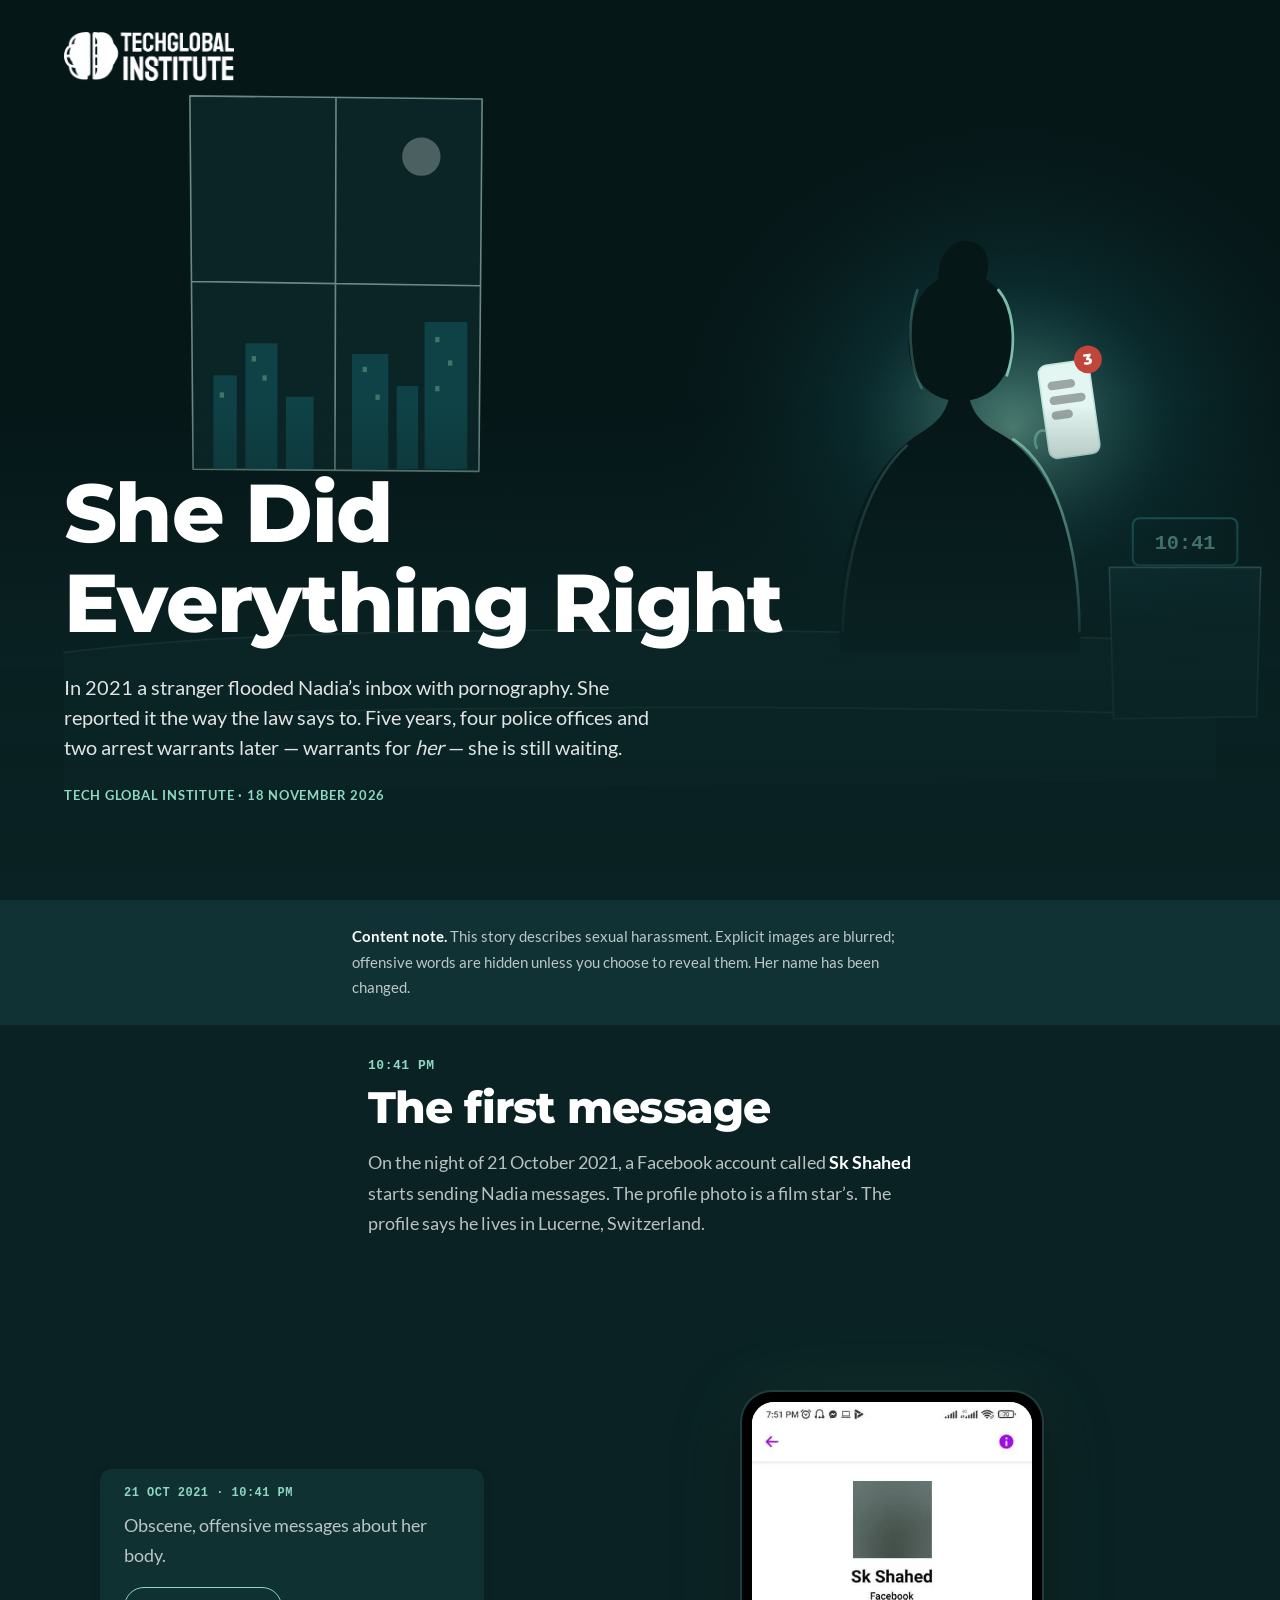
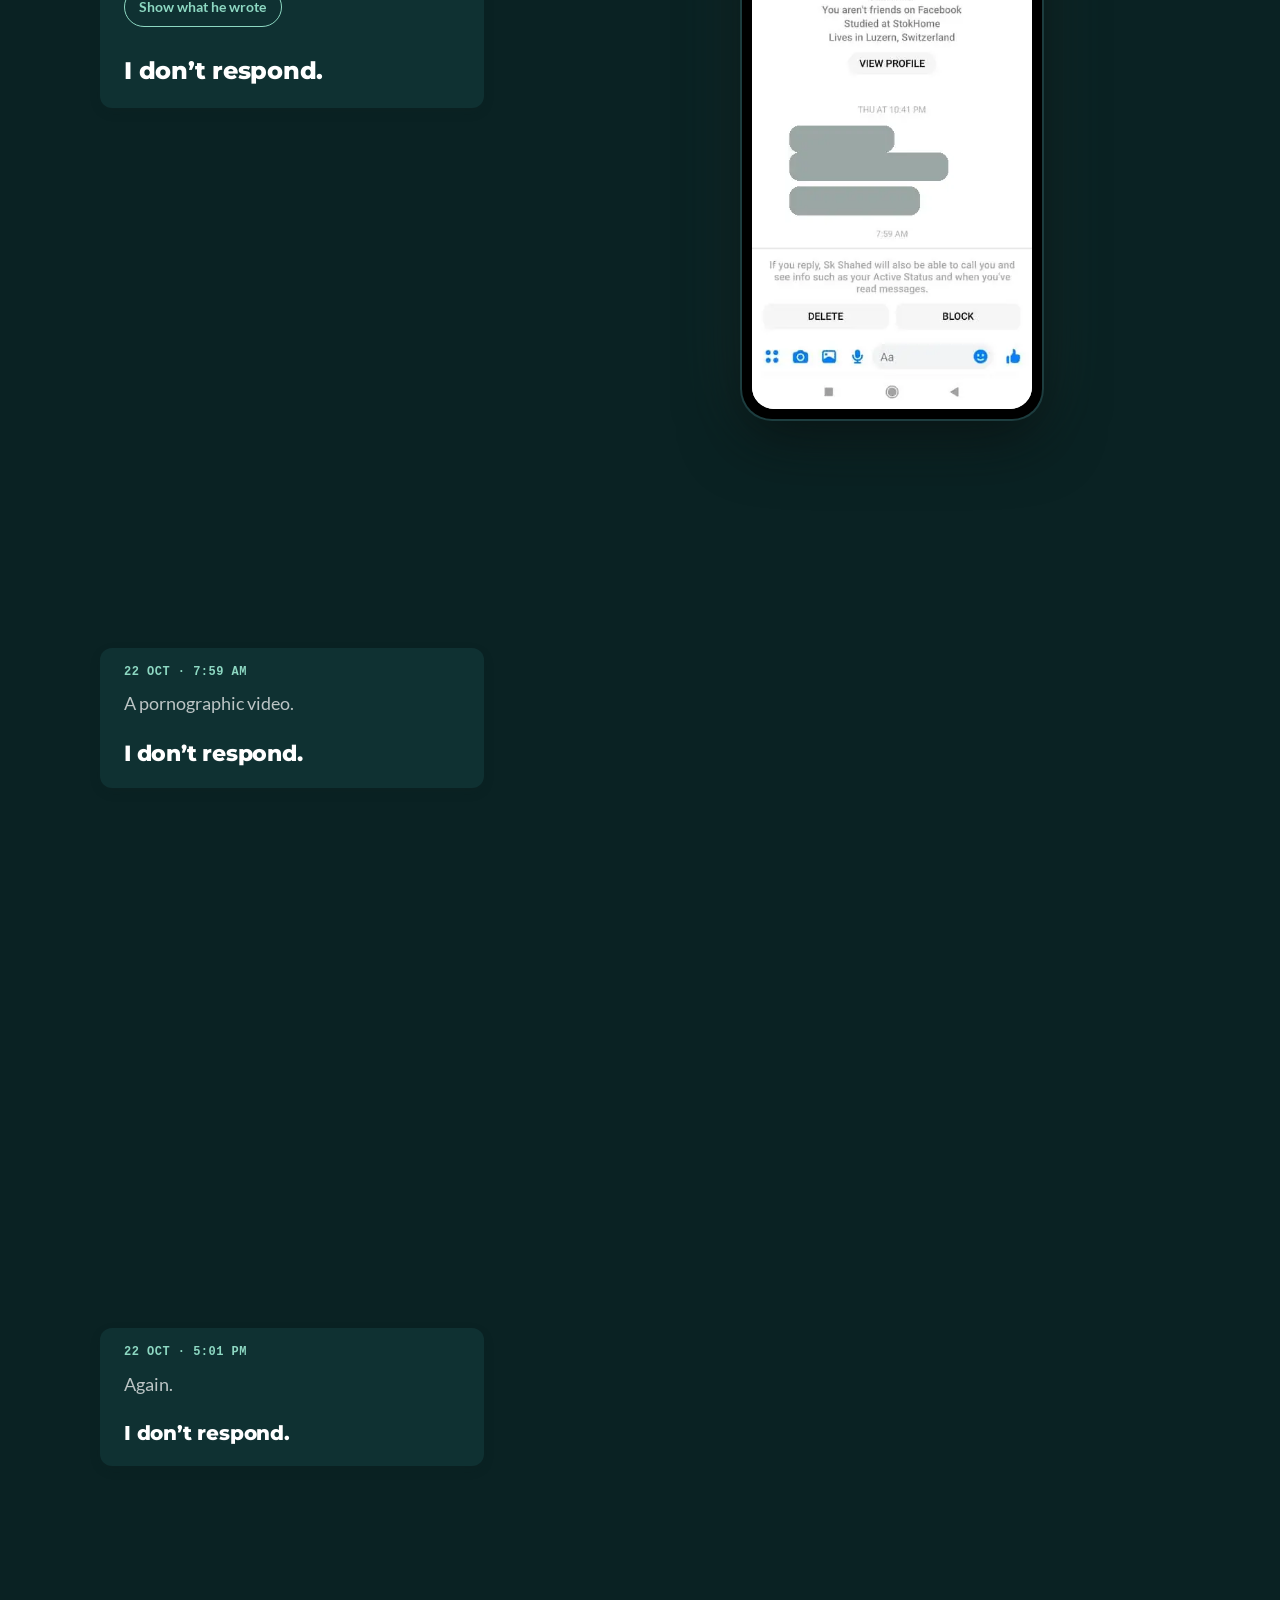
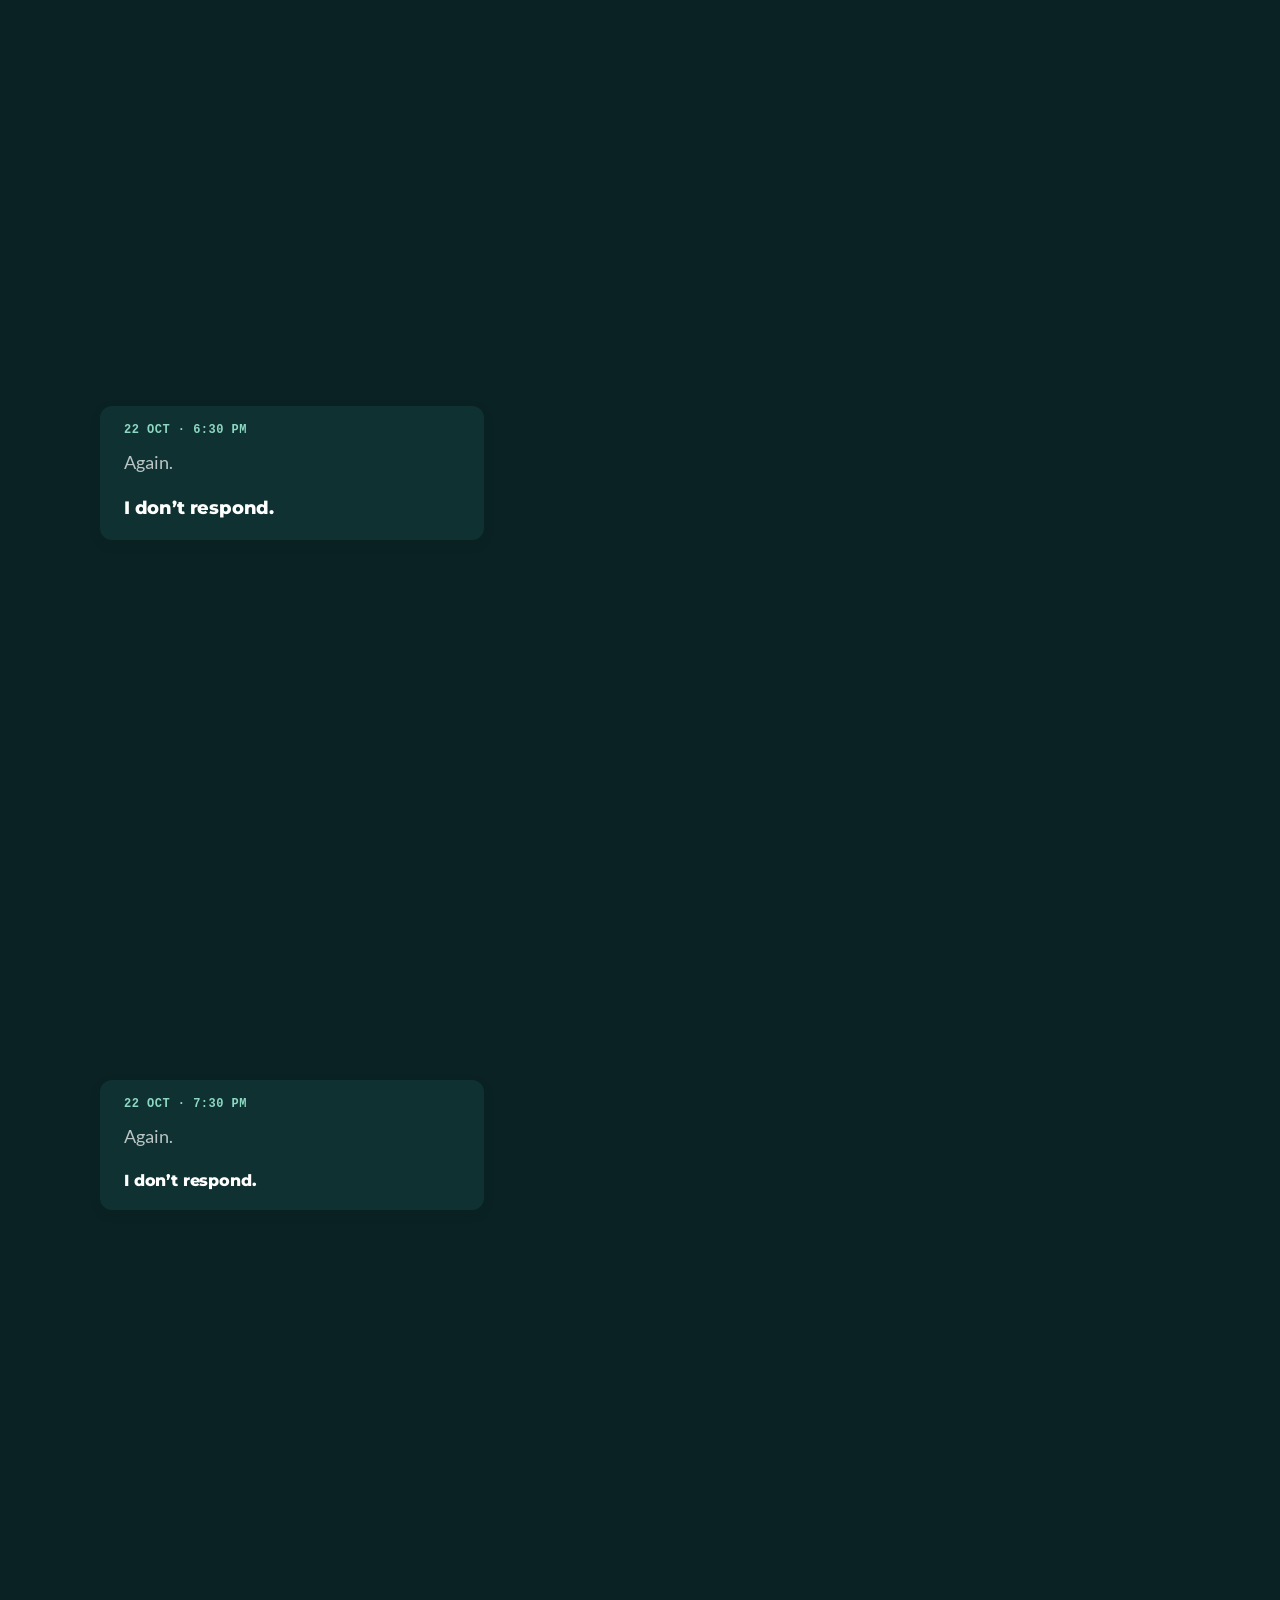
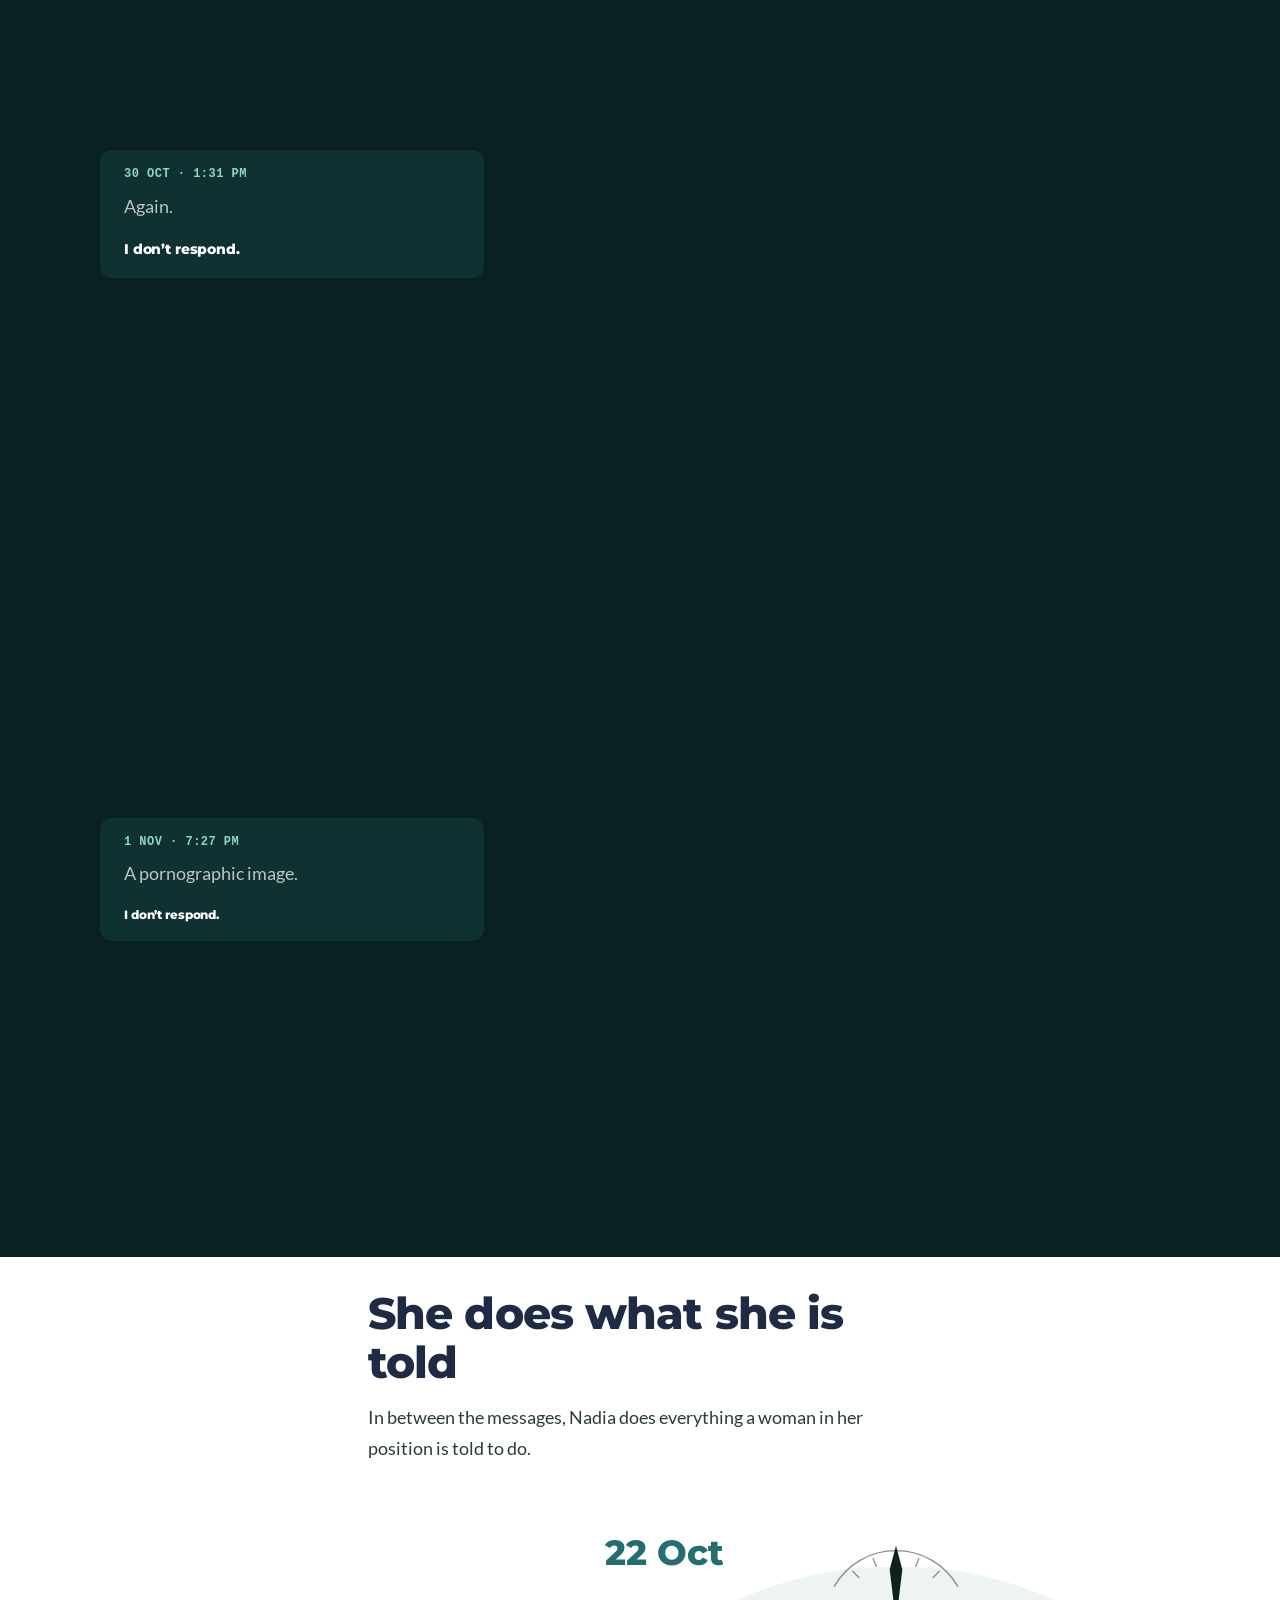
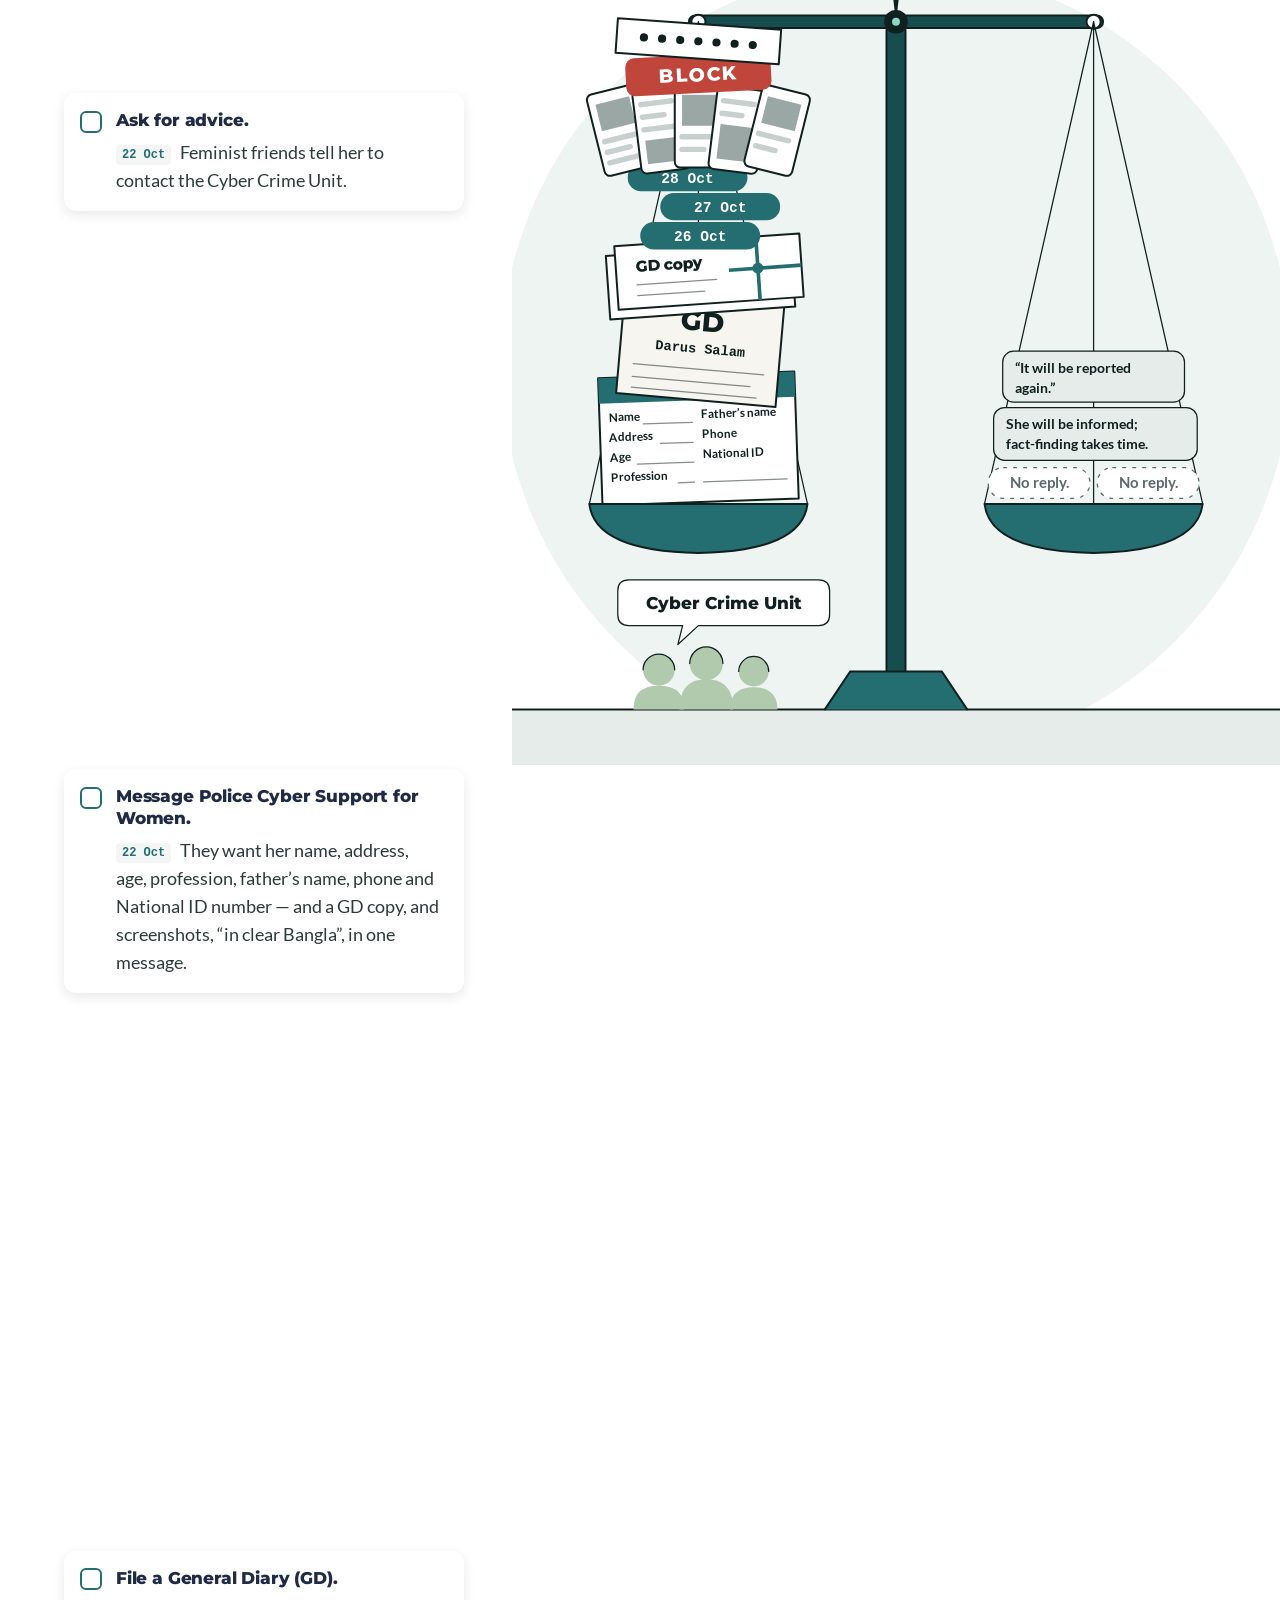
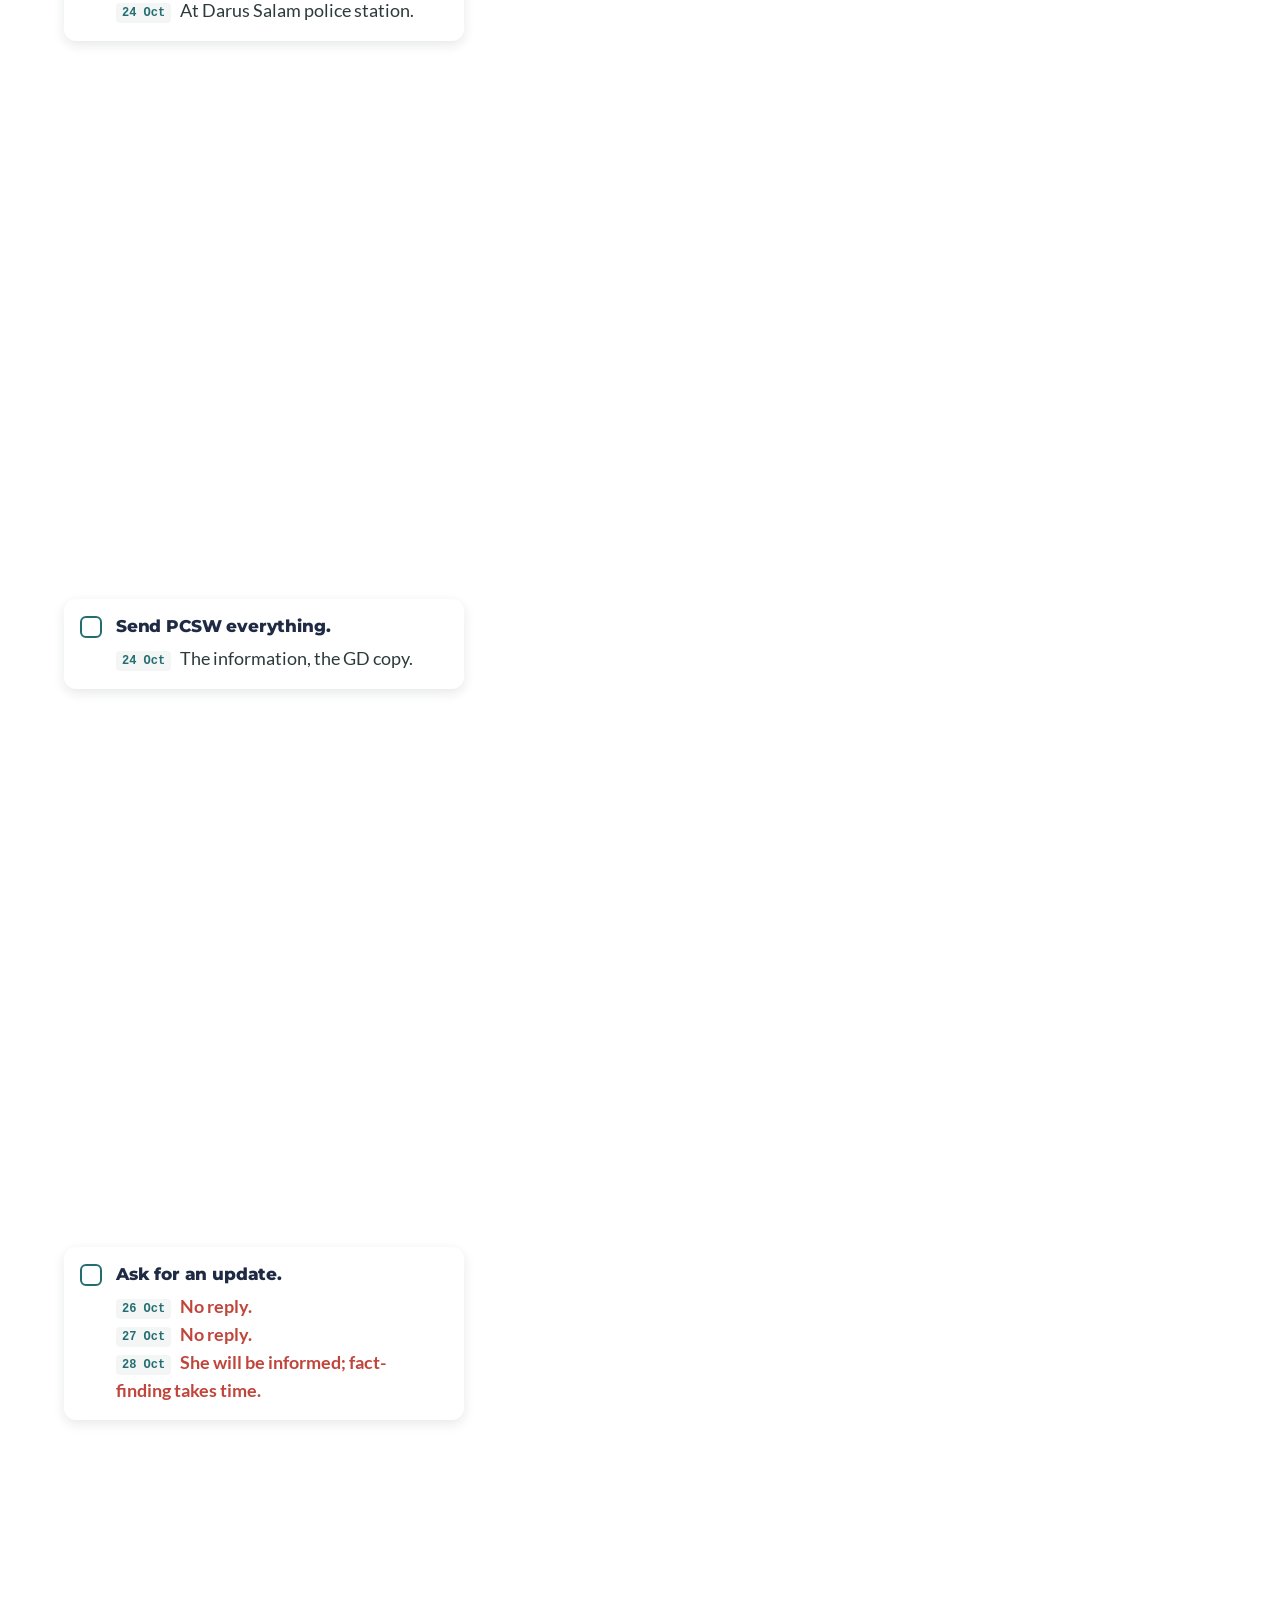
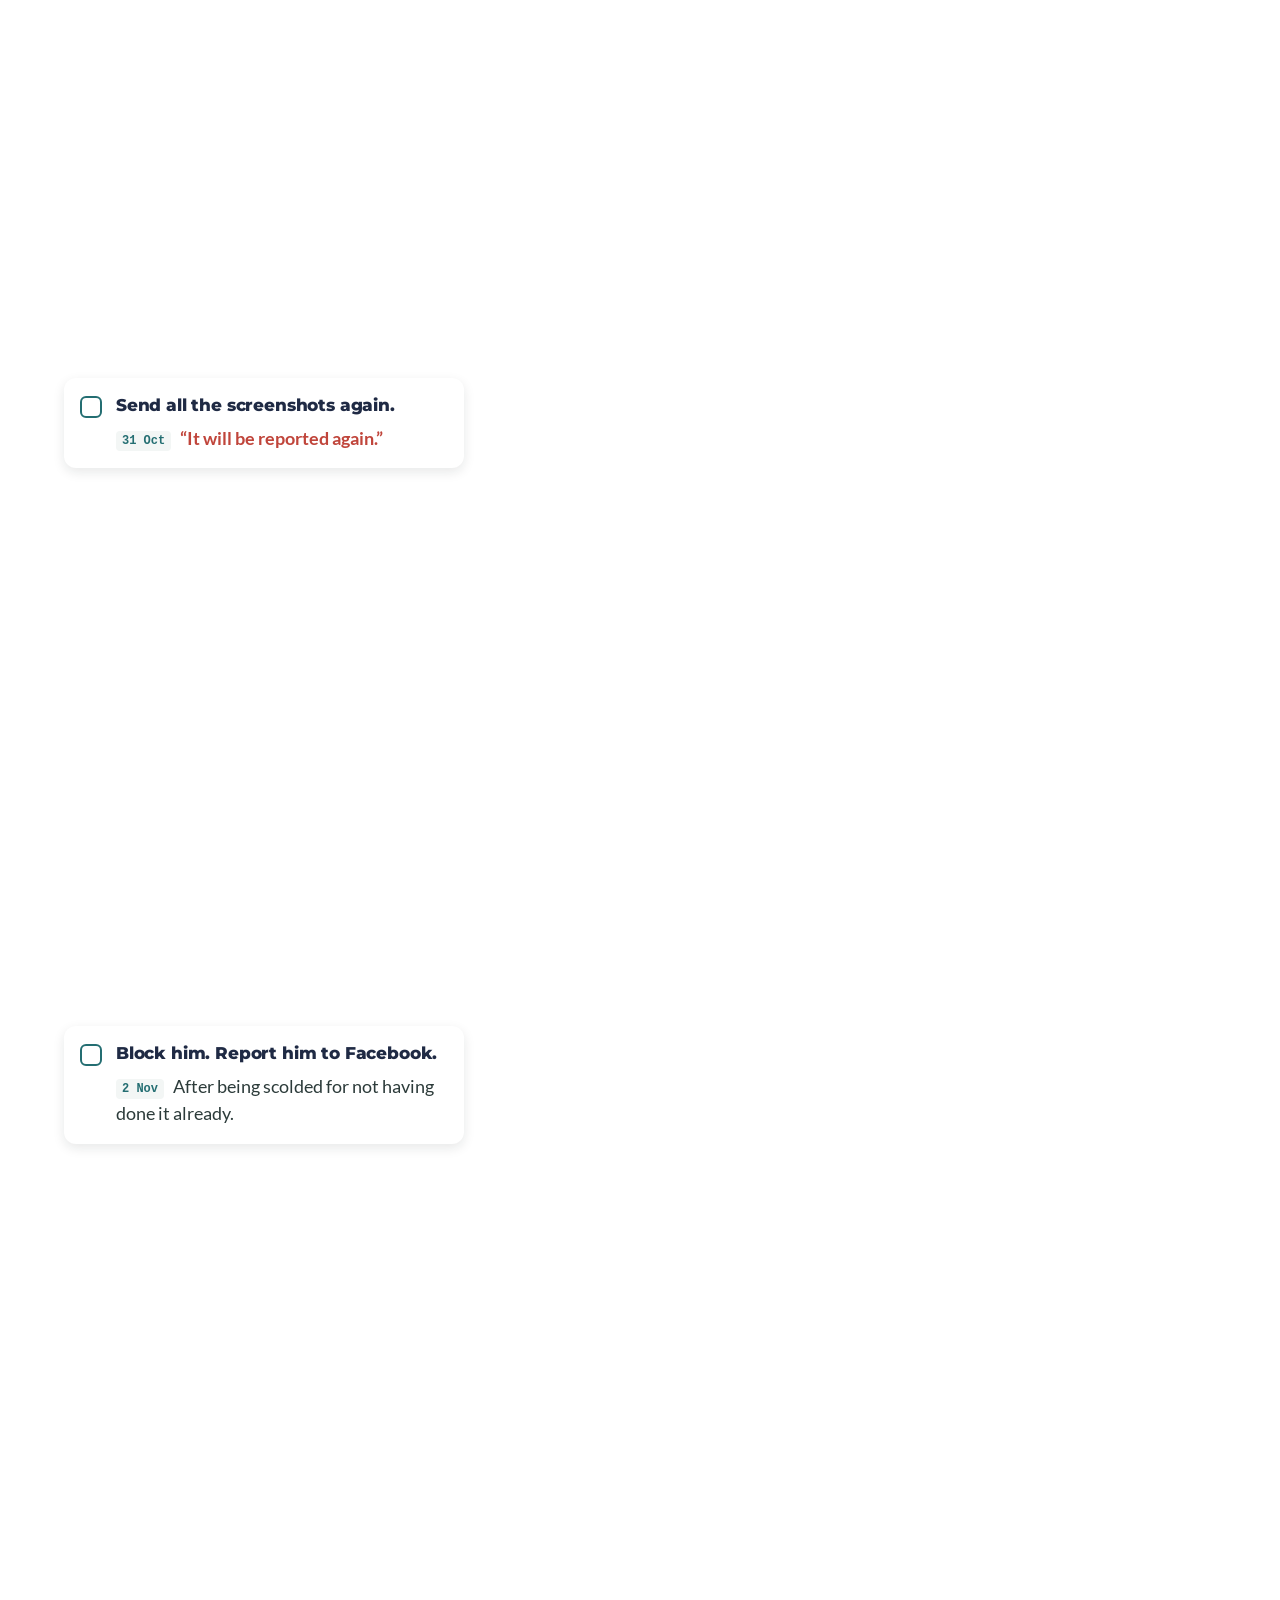
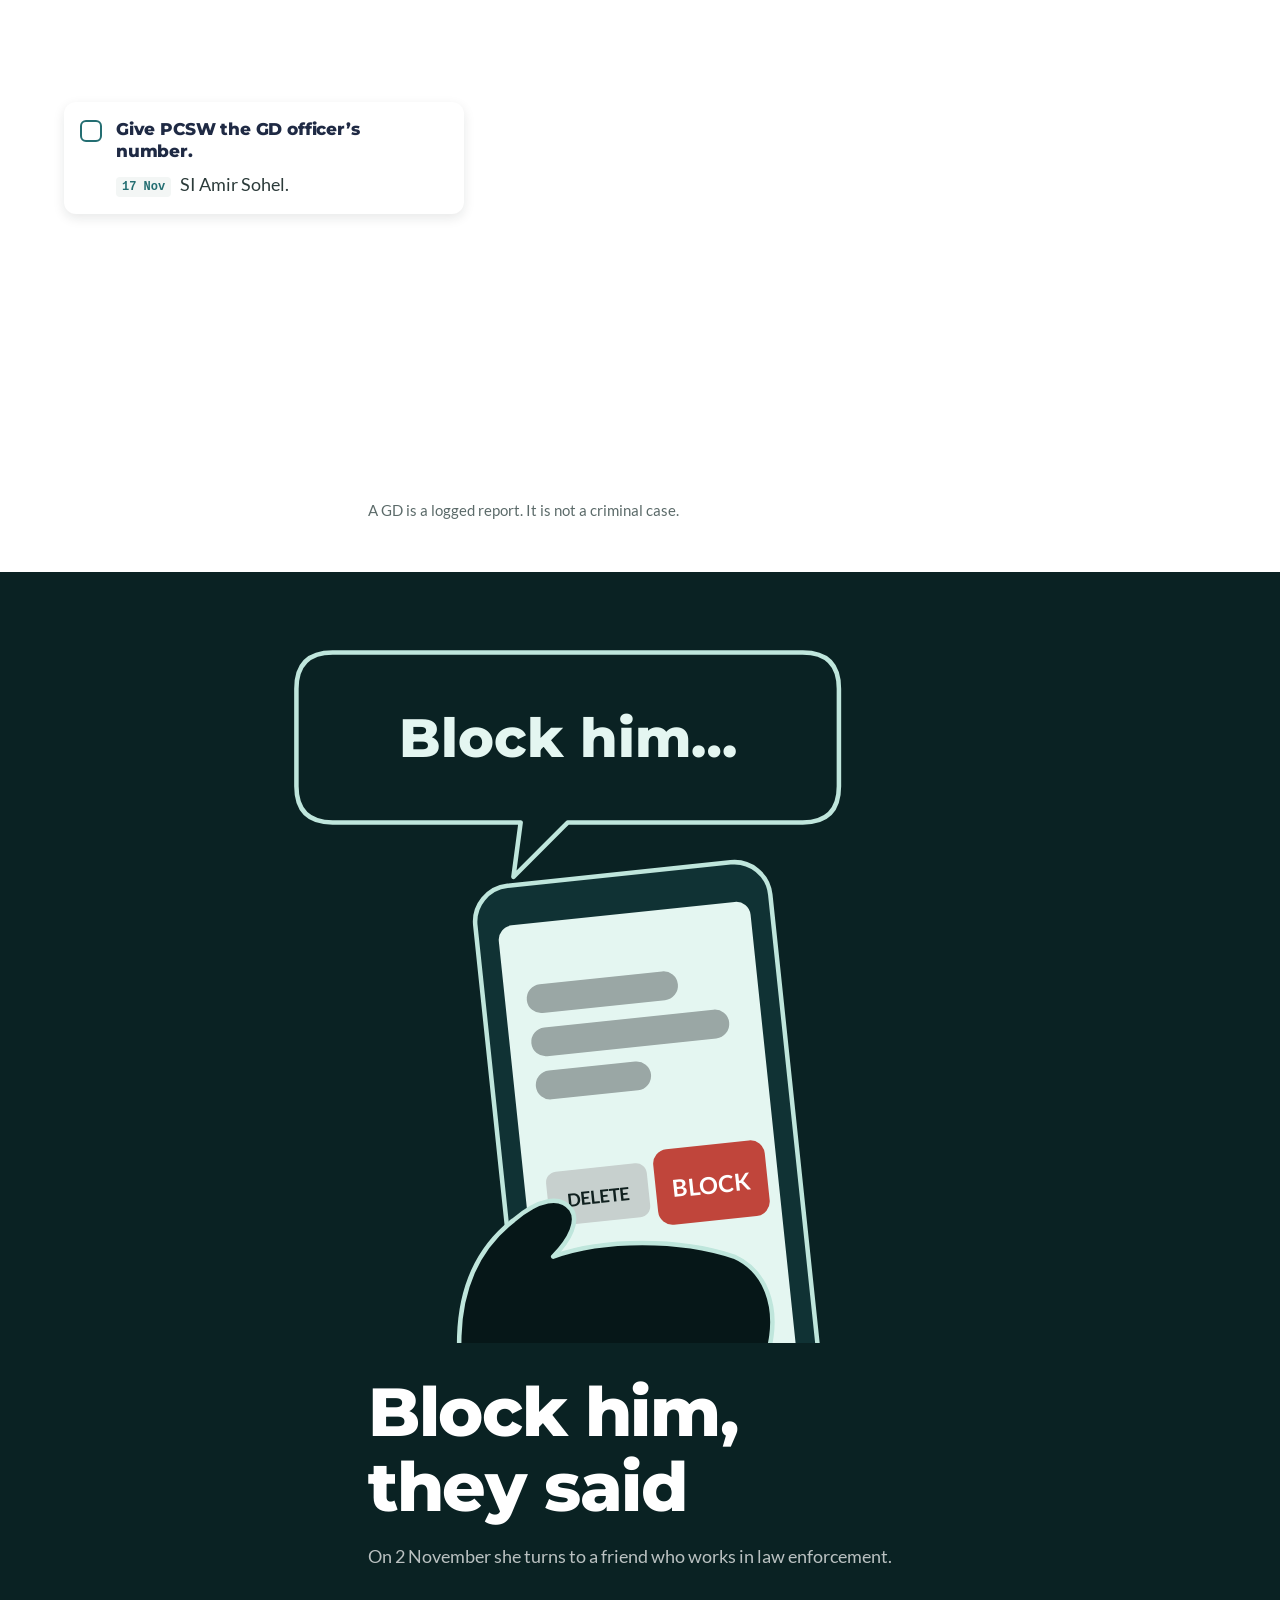
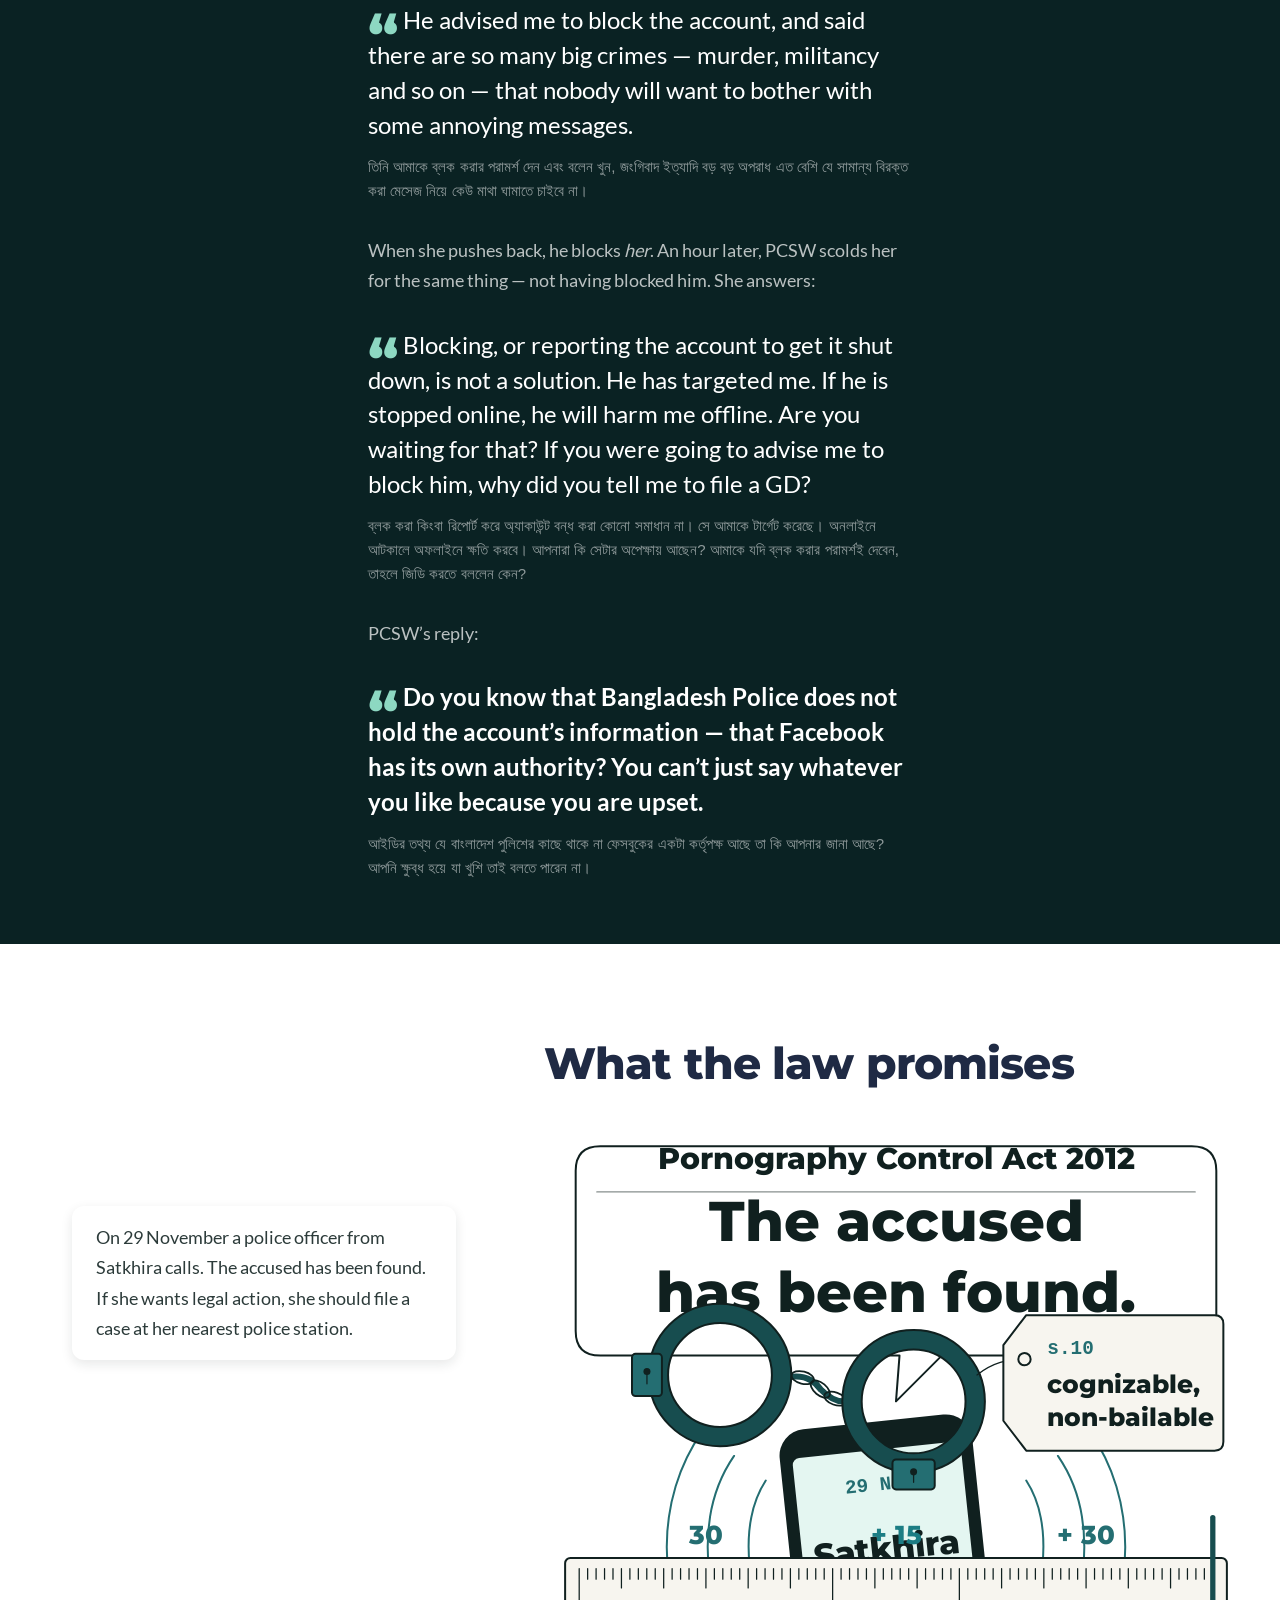
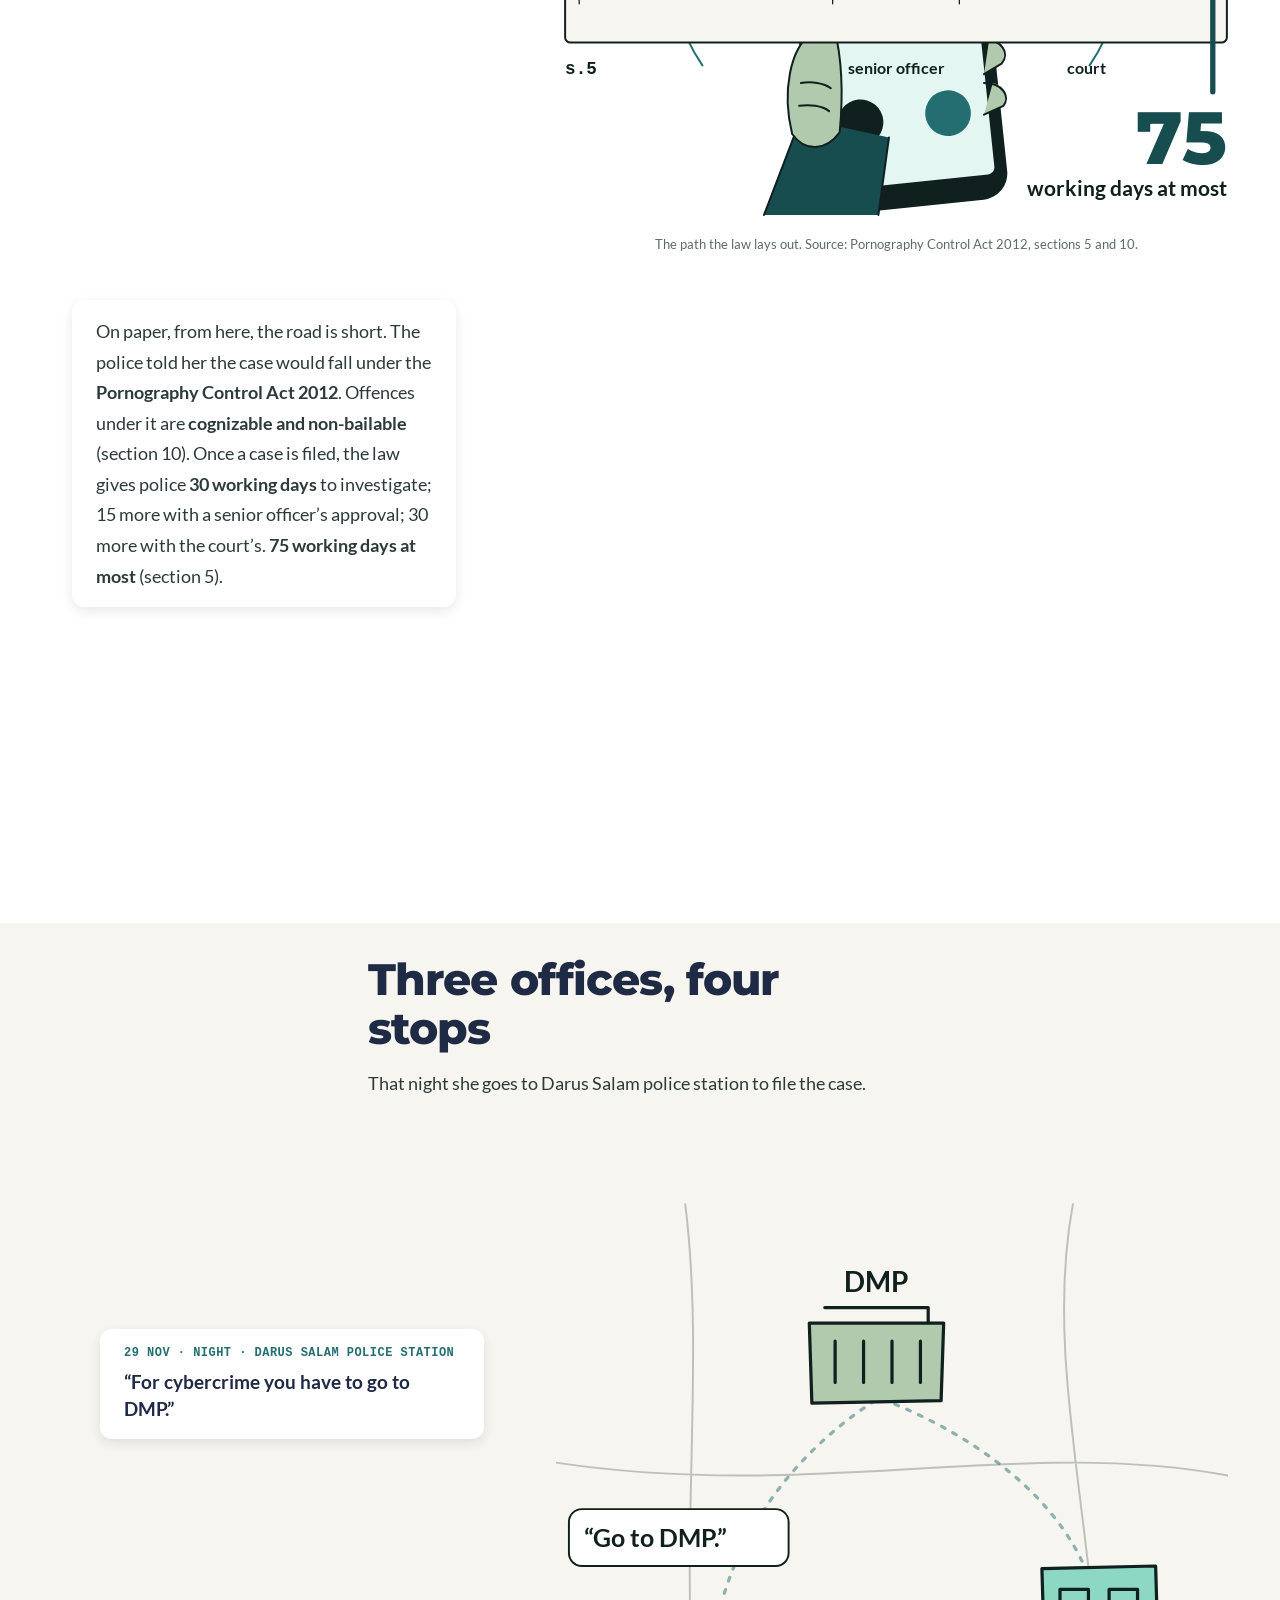
==== site/index.html @ 4f0ae7f8 "TFGBV survivor story: review build Scroll story for Tech Global Institute. Static site in site/, too" ====
<!doctype html>
<html lang="en">
<head>
<meta charset="utf-8">
<meta name="viewport" content="width=device-width, initial-scale=1">
<title>She Did Everything Right</title>
<!-- @meta -->
<meta name="description" content="In 2021 a stranger flooded a woman's Facebook inbox with pornography. She reported it the way Bangladeshi law says to. Five years, four police offices and two arrest warrants against her later, she is still waiting.">
<meta name="author" content="Mir Rownak">
<link rel="canonical" href="https://example.org/tfgbv/">
<meta name="theme-color" content="#0A2223">
<meta property="og:type" content="article">
<meta property="og:site_name" content="Tech Global Institute">
<meta property="og:title" content="She Did Everything Right">
<meta property="og:description" content="In 2021 a stranger flooded a woman's Facebook inbox with pornography. She reported it the way Bangladeshi law says to. Five years, four police offices and two arrest warrants against her later, she is still waiting.">
<meta property="og:url" content="https://example.org/tfgbv/">
<meta property="og:image" content="https://example.org/tfgbv/assets/share.png">
<meta property="og:image:width" content="1200">
<meta property="og:image:height" content="630">
<meta property="og:image:alt" content="Illustration of a woman seen from behind at night, lit by her phone, with the headline She Did Everything Right.">
<meta property="article:author" content="Mir Rownak">
<meta property="article:published_time" content="2026-11-18">
<meta name="twitter:card" content="summary_large_image">
<meta name="twitter:title" content="She Did Everything Right">
<meta name="twitter:description" content="In 2021 a stranger flooded a woman's Facebook inbox with pornography. She reported it the way Bangladeshi law says to. Five years, four police offices and two arrest warrants against her later, she is still waiting.">
<meta name="twitter:image" content="https://example.org/tfgbv/assets/share.png">
<link rel="icon" href="assets/logo/favicon.png" type="image/png">
<script type="application/ld+json">{"@context": "https://schema.org", "@type": "NewsArticle", "headline": "She Did Everything Right", "description": "In 2021 a stranger flooded a woman's Facebook inbox with pornography. She reported it the way Bangladeshi law says to. Five years, four police offices and two arrest warrants against her later, she is still waiting.", "datePublished": "2026-11-18", "dateModified": "2026-11-18", "inLanguage": "en", "image": ["https://example.org/tfgbv/assets/share.png"], "mainEntityOfPage": "https://example.org/tfgbv/", "author": {"@type": "Person", "name": "Mir Rownak"}, "publisher": {"@type": "Organization", "name": "Tech Global Institute", "url": "https://techglobalinstitute.com", "logo": {"@type": "ImageObject", "url": "https://example.org/tfgbv/assets/logo/tgi-logo-primary.png"}}, "about": ["Technology-facilitated gender-based violence", "Bangladesh", "Access to justice"]}</script>
<!-- /meta -->
<link rel="preload" href="assets/fonts/montserrat-800.woff2" as="font" type="font/woff2" crossorigin>
<link rel="preload" href="assets/fonts/lato-400.woff2" as="font" type="font/woff2" crossorigin>
<link rel="stylesheet" href="css/tokens.css">
<link rel="stylesheet" href="css/story.css">
<link rel="stylesheet" href="css/ch2-ch4.css">
<link rel="stylesheet" href="css/ch6.css">
<link rel="stylesheet" href="css/ch7-ch10.css">
<script type="module" src="js/main.js"></script>
</head>
<body>
<a class="skip" href="#ch1">Skip to the story</a>

<div class="rail" aria-hidden="true">
  <div class="rail__bar"><div class="rail__fill"></div><div class="rail__mark" title="Legal deadline for the investigation"></div></div>
  <div class="rail__label"><span class="rail__n">0</span> <span class="rail__unit"><span class="rail__d">days</span><span class="rail__long"> since the first message</span></span></div>
</div>

<main>

<!-- ============ 0 HERO ============ -->
<header id="ch0" class="hero night" data-day="0">
  <img class="hero__logo" src="assets/logo/tgi-logo-white.webp" width="360" height="103" alt="Tech Global Institute">
  <figure class="hero__art il" id="IL-01"><!-- @svg il-01 --><svg viewBox="0 0 1200 900" preserveAspectRatio="xMaxYMid slice" role="img" aria-labelledby="il01t" xmlns="http://www.w3.org/2000/svg">
<title id="il01t">Illustration: a woman, seen from behind, sits on the edge of her bed at night, lit by her phone. A clock reads 10:41 PM.</title>
<defs>
<radialGradient id="glow" cx="0.5" cy="0.5" r="0.5">
<stop offset="0" stop-color="#8DD8C2" stop-opacity=".55"/>
<stop offset=".45" stop-color="#1C7D84" stop-opacity=".18"/>
<stop offset="1" stop-color="#0A2223" stop-opacity="0"/>
</radialGradient>
</defs>
<rect width="1200" height="900" class="f-night"/>
<!-- window with the city -->
<g opacity=".55">
<path class="f-night2" d="M178 118 L452 121 L449 470 L181 468 Z"/>
<path class="s s-th" d="M178 118 L452 121 L449 470 L181 468 Z M315 120 L314 469 M180 292 L450 296"/>
<g class="f-ocean" opacity=".7">
<rect x="200" y="380" width="22" height="88"/><rect x="230" y="350" width="30" height="118"/><rect x="268" y="400" width="26" height="68"/>
<rect x="330" y="360" width="34" height="108"/><rect x="372" y="390" width="20" height="78"/><rect x="398" y="330" width="40" height="138"/>
</g>
<g class="f-mint" opacity=".8">
<rect x="236" y="362" width="4" height="5"/><rect x="246" y="380" width="4" height="5"/><rect x="340" y="372" width="4" height="5"/><rect x="352" y="398" width="4" height="5"/><rect x="408" y="344" width="4" height="5"/><rect x="420" y="366" width="4" height="5"/><rect x="408" y="390" width="4" height="5"/><rect x="206" y="396" width="4" height="5"/>
</g>
<circle cx="395" cy="175" r="18" fill="#E4F6F1" opacity=".55"/>
</g>
<!-- bed -->
<path class="f-night2" d="M60 640 C240 616 620 612 1140 630 L1140 760 L60 770 Z"/>
<path class="s s-th o-50" d="M60 640 C240 616 620 612 1140 630 M120 700 C400 690 800 688 1100 698"/>
<!-- side table + clock -->
<g transform="translate(110 0)">
<path class="f-night2" d="M930 560 L1072 560 L1068 700 L934 702 Z"/>
<path class="s s-th o-50" d="M930 560 L1072 560 L1068 700 L934 702 Z"/>
<rect x="952" y="514" width="98" height="44" rx="6" fill="#061718" stroke="#246E72" stroke-width="2"/>
<text x="1001" y="543" text-anchor="middle" class="t-m" fill="#8DD8C2" style="font-size:19px;fill:#8DD8C2">10:41</text>
</g>
<!-- glow behind her -->
<ellipse cx="950" cy="430" rx="330" ry="300" fill="url(#glow)"/>
<!-- her, from behind -->
<g transform="translate(260 0)">
<path class="f-night" d="M528 640 C520 560 548 470 600 436 C616 426 626 418 630 400 L648 398 C652 418 662 426 680 436 C732 466 760 560 752 640 Z"/>
<path class="f-night" d="M640 404 C606 404 590 376 592 344 C594 306 616 284 642 284 C670 284 690 308 690 344 C690 378 672 404 640 404 Z"/>
<path class="f-night" d="M620 292 C618 266 634 252 648 254 C664 256 670 272 664 290 Z"/>
<!-- rim light where the phone lights her -->
<path class="s s-mint" opacity=".85" d="M676 300 C690 316 694 350 684 380 M690 440 C730 466 752 540 752 620"/>
<path class="s s-mint o-25" d="M600 300 C590 330 592 370 604 392 M590 446 C552 480 532 552 530 620"/>
</g>
<!-- phone, held up to her right -->
<g transform="translate(260 0) rotate(-8 742 410)">
<rect x="718" y="368" width="48" height="88" rx="8" class="f-screen"/>
<rect x="718" y="368" width="48" height="88" rx="8" class="s s-th" stroke="#BFE6DC"/>
<rect x="725" y="384" width="26" height="8" rx="4" fill="#9AA7A5"/><rect x="725" y="398" width="34" height="8" rx="4" fill="#9AA7A5"/><rect x="725" y="412" width="20" height="8" rx="4" fill="#9AA7A5"/>
<g class="badge"><circle cx="766" cy="368" r="13" class="f-alarm"/><text x="766" y="373" text-anchor="middle" style="font:800 14px var(--font-display);fill:#fff" class="badge__n">1</text></g>
</g>
<!-- fingers around phone -->
<path transform="translate(260 0)" class="s s-mint o-50" d="M712 448 C708 440 712 430 720 432"/>
</svg><!-- /svg il-01 --></figure>
  <div class="hero__text">
    <h1>She Did Everything Right</h1>
    <p class="dek">In 2021 a stranger flooded <span data-cfg="survivor">Nadia</span>&rsquo;s inbox with pornography. She reported it the way the law says to. Five years, four police offices and two arrest warrants later &mdash; warrants for <em>her</em> &mdash; she is still waiting.</p>
    <p class="byline">Tech Global Institute &middot; <time datetime="2026-11-18">18 November 2026</time></p>
  </div>
</header>

<aside class="cw" role="note">
  <p><strong>Content note.</strong> This story describes sexual harassment. Explicit images are blurred; offensive words are hidden unless you choose to reveal them. Her name has been changed.</p>
</aside>

<!-- ============ 1 MESSAGES ============ -->
<section id="ch1" class="chapter night" data-day="0" data-day-end="11">
  <div class="prose" data-draft>
    <h2 class="ch-title"><span class="ch-time">10:41 PM</span> The first message</h2>
    <p>On the night of 21 October 2021, a Facebook account called <strong data-cfg="accused">Sk Shahed</strong> starts sending <span data-cfg="survivor">Nadia</span> messages. The profile photo is a film star&rsquo;s. The profile says he lives in Lucerne, Switzerland.</p>
  </div>

  <div class="scene" data-scene="messages">
    <div class="scene__sticky">
      <div class="phone">
        <div class="phone__screen">
          <img class="phone__img is-on" data-shot="0" src="assets/evidence/msg-2.webp" width="405" height="878" alt="Messenger screenshot, the first night: the account's profile card (photo removed), then three obscene messages, hidden." loading="lazy" decoding="async">
          <img class="phone__img" data-shot="1" src="assets/evidence/msg-3.webp" width="405" height="878" alt="Messenger screenshot, 22 October: a forwarded pornographic video, blurred, and obscene messages at 5:01 and 6:30 PM, hidden." loading="lazy" decoding="async">
          <img class="phone__img" data-shot="2" src="assets/evidence/msg-4.webp" width="405" height="878" alt="Messenger screenshot, 22 and 30 October: more obscene messages, hidden." loading="lazy" decoding="async">
          <img class="phone__img" data-shot="3" src="assets/evidence/msg-1.webp" width="405" height="878" alt="Messenger screenshot (evening): an obscene cartoon image, blurred, followed by a long sexually explicit proposition, hidden." loading="lazy" decoding="async">
        </div>
      </div>
    </div>
    <div class="scene__steps">
      <div class="step" data-step="0" data-shot="0">
        <p class="stamp">21 Oct 2021 &middot; 10:41 PM</p>
        <p>Obscene, offensive messages about her body.</p>
        <button class="reveal" type="button" aria-expanded="false" aria-controls="r1">Show what he wrote</button>
        <p id="r1" class="reveal__text" hidden>&ldquo;Tomar vuda kalo.&rdquo; &ldquo;Sudhu kalo na onek gondho.&rdquo; &ldquo;So I don&rsquo;t fuck you..ok&rdquo; <span class="gloss">(Romanised Bangla: crude remarks about her genitals.)</span></p>
        <p class="no-reply" style="--i:0">I don&rsquo;t respond.</p>
      </div>
      <div class="step" data-step="1" data-shot="1">
        <p class="stamp">22 Oct &middot; 7:59 AM</p>
        <p>A pornographic video.</p>
        <p class="no-reply" style="--i:1">I don&rsquo;t respond.</p>
      </div>
      <div class="step" data-step="2" data-shot="1">
        <p class="stamp">22 Oct &middot; 5:01 PM</p>
        <p>Again.</p>
        <p class="no-reply" style="--i:2">I don&rsquo;t respond.</p>
      </div>
      <div class="step" data-step="3" data-shot="2">
        <p class="stamp">22 Oct &middot; 6:30 PM</p>
        <p>Again.</p>
        <p class="no-reply" style="--i:3">I don&rsquo;t respond.</p>
      </div>
      <div class="step" data-step="4" data-shot="2">
        <p class="stamp">22 Oct &middot; 7:30 PM</p>
        <p>Again.</p>
        <p class="no-reply" style="--i:4">I don&rsquo;t respond.</p>
      </div>
      <div class="step" data-step="5" data-shot="2">
        <p class="stamp">30 Oct &middot; 1:31 PM</p>
        <p>Again.</p>
        <p class="no-reply" style="--i:5">I don&rsquo;t respond.</p>
      </div>
      <div class="step" data-step="6" data-shot="3">
        <p class="stamp">1 Nov &middot; 7:27 PM</p>
        <p>A pornographic image.</p>
        <p class="no-reply" style="--i:6">I don&rsquo;t respond.</p>
      </div>
    </div>
  </div>
</section>

<!-- ============ 2 CHECKLIST ============ -->
<section id="ch2" class="chapter" data-day="11" data-day-end="27">
  <div class="prose" data-draft>
    <h2 class="ch-title">She does what she is told</h2>
    <p>In between the messages, <span data-cfg="survivor">Nadia</span> does everything a woman in her position is told to do.</p>
  </div>
  <div class="scene scene--art" data-scene="checklist">
    <div class="scene__sticky">
      <figure class="il stage__art" id="IL-03"><!-- @svg il-03 --><svg viewBox="0 0 760 1040" role="img" aria-labelledby="il03t" xmlns="http://www.w3.org/2000/svg">
<title id="il03t">Illustration: a giant pair of scales. On one pan, everything she was told to hand over piles up to the hook: the form with her name, address, age, profession, father's name, phone and National ID; the GD from Darus Salam; the GD copy; her requests for updates; the screenshots, again; the Block button; the GD officer's number. The beam tips further with every item. The other pan holds only replies that weigh nothing: No reply. No reply. She will be informed. It will be reported again.</title>
<!-- room -->
<circle cx="380" cy="560" r="500" fill="#EEF4F2"/>
<rect x="-1400" y="1000" width="3560" height="700" class="f-gray"/>
<path class="s" d="M-1400 1000 H2160"/>
<!-- date, top left -->
<text x="12" y="58" class="il03-date" style="font:800 44px var(--font-display);fill:#246E72">17 Nov</text>
<!-- dial -->
<path class="s s-th o-50" d="M302 85 A90 90 0 0 1 458 85 M325 66 L333 74 M351 50 L355 60 M380 40 V52 M409 50 L405 60 M435 66 L427 74"/>
<!-- stand -->
<rect x="368" y="130" width="24" height="830" class="f-deep"/><path class="s" d="M368 140 V960 M392 140 V960"/>
<path class="f-teal" d="M290 1000 L322 952 H438 L470 1000 Z"/><path class="s" d="M290 1000 L322 952 H438 L470 1000"/>
<!-- friends' advice (step 0) -->
<g class="il03-friends">
<path class="f-white" d="M42 836 H282 Q296 836 296 850 V880 Q296 894 282 894 H130 L104 918 L110 894 H42 Q28 894 28 880 V850 Q28 836 42 836 Z"/>
<path class="s s-th" d="M42 836 H282 Q296 836 296 850 V880 Q296 894 282 894 H130 L104 918 L110 894 H42 Q28 894 28 880 V850 Q28 836 42 836 Z"/>
<text x="162" y="873" text-anchor="middle" class="t" style="font:800 21px var(--font-display)">Cyber Crime Unit</text>
<g class="f-sage"><circle cx="80" cy="950" r="20"/><path d="M48 1000 C48 978 60 970 80 970 C100 970 112 978 112 1000 Z"/><circle cx="140" cy="942" r="21"/><path d="M106 1000 C106 972 120 962 140 962 C160 962 174 972 174 1000 Z"/><circle cx="200" cy="952" r="19"/><path d="M170 1000 C170 980 182 972 200 972 C218 972 230 980 230 1000 Z"/></g>
<path class="s s-th" d="M60 950 A20 20 0 0 1 100 950 M119 942 A21 21 0 0 1 161 942 M181 952 A19 19 0 0 1 219 952"/>
</g>
<!-- the beam (rotates) -->
<g class="il03-beam">
<path class="f-ink" d="M380 130 L372 64 L380 34 L388 64 Z"/>
<rect x="118" y="122" width="524" height="16" rx="8" class="f-deep"/><rect x="118" y="122" width="524" height="16" rx="8" class="s"/>
<circle cx="130" cy="130" r="9" class="f-white"/><circle cx="130" cy="130" r="9" class="s"/>
<circle cx="630" cy="130" r="9" class="f-white"/><circle cx="630" cy="130" r="9" class="s"/>
</g>
<circle cx="380" cy="130" r="15" class="f-ink"/><circle cx="380" cy="130" r="5" class="f-mint"/>
<!-- HER PAN: everything she is told to hand over -->
<g class="il03-pan il03-pan--l">
<path class="s s-th" d="M130 130 L-8 740 M130 130 L268 740 M130 130 V740"/>
<g transform="translate(130 740) scale(1.15) translate(-130 -740)">
<!-- 1: the form: name, address, age, profession, father's name, phone, National ID -->
<g class="c" data-k="1"><g transform="rotate(-2 130 668)">
<rect x="22" y="598" width="216" height="140" class="f-white"/><rect x="22" y="598" width="216" height="140" class="s"/>
<rect x="22" y="598" width="216" height="28" class="f-teal"/>
<text x="130" y="618" text-anchor="middle" style="font:800 15px var(--font-display);fill:#fff;letter-spacing:.06em">PCSW</text>
<g class="t" style="font-size:13px"><text x="32" y="646">Name</text><text x="32" y="668">Address</text><text x="32" y="690">Age</text><text x="32" y="712">Profession</text>
<text x="134" y="646">Father&#8217;s name</text><text x="134" y="668">Phone</text><text x="134" y="690">National ID</text></g>
<path class="s s-th o-50" d="M70 650 H124 M88 672 H124 M62 694 H124 M106 716 H124 M134 716 H226"/>
</g></g>
<!-- 2: the GD, Darus Salam -->
<g class="c" data-k="2"><g transform="translate(0 18) rotate(5 132 552)">
<rect x="44" y="494" width="176" height="114" class="f-paper"/><rect x="44" y="494" width="176" height="114" class="s"/>
<text x="132" y="532" text-anchor="middle" class="t" style="font:800 30px var(--font-display)">GD</text>
<text x="132" y="556" text-anchor="middle" class="t-m" style="font-size:15px">Darus Salam</text>
<path class="s s-th o-50" d="M60 574 H204 M60 588 H190 M60 600 H198"/>
</g></g>
<!-- 3: send PCSW everything: the information, the GD copy -->
<g class="c" data-k="3"><g transform="translate(0 28) rotate(-4 134 462)">
<rect x="30" y="432" width="204" height="70" class="f-white"/><rect x="30" y="432" width="204" height="70" class="s"/>
<rect x="40" y="422" width="204" height="70" class="f-white"/><rect x="40" y="422" width="204" height="70" class="s"/>
<text x="62" y="452" class="t" style="font:800 17px var(--font-display)">GD copy</text>
<path class="s s-th o-50" d="M62 466 H150 M62 478 H136"/>
<path d="M196 422 V492 M164 457 H244" stroke="#246E72" stroke-width="4" fill="none"/>
<circle cx="196" cy="457" r="6" class="f-teal"/>
</g></g>
<!-- 4: ask for an update, 26 / 27 / 28 Oct -->
<g class="c" data-k="4"><g transform="translate(0 38)">
<rect x="66" y="392" width="132" height="30" rx="15" class="f-teal"/><text x="132" y="413" text-anchor="middle" style="font:700 16px var(--font-mono);fill:#fff">26 Oct</text>
<rect x="88" y="360" width="132" height="30" rx="15" class="f-teal"/><text x="154" y="381" text-anchor="middle" style="font:700 16px var(--font-mono);fill:#fff">27 Oct</text>
<rect x="52" y="328" width="132" height="30" rx="15" class="f-teal"/><text x="118" y="349" text-anchor="middle" style="font:700 16px var(--font-mono);fill:#fff">28 Oct</text>
</g></g>
<!-- 5: all the screenshots, again -->
<g class="c" data-k="5"><g transform="translate(0 52)">
<g transform="rotate(-14 54 324)"><rect x="28" y="230" width="54" height="92" rx="6" class="f-white"/><rect x="28" y="230" width="54" height="92" rx="6" class="s"/><rect x="36" y="242" width="38" height="30" fill="#9AA7A5"/><path d="M36 284 H70 M36 296 H62 M36 308 H72" stroke="#C7D0CE" stroke-width="6" stroke-linecap="round"/></g>
<g transform="rotate(-7 94 324)"><rect x="68" y="230" width="54" height="92" rx="6" class="f-white"/><rect x="68" y="230" width="54" height="92" rx="6" class="s"/><path d="M76 246 H110 M76 260 H100 M76 274 H114" stroke="#C7D0CE" stroke-width="6" stroke-linecap="round"/><rect x="76" y="286" width="38" height="26" fill="#9AA7A5"/></g>
<g><rect x="104" y="226" width="54" height="92" rx="6" class="f-white"/><rect x="104" y="226" width="54" height="92" rx="6" class="s"/><rect x="112" y="238" width="38" height="34" fill="#9AA7A5"/><path d="M112 284 H146 M112 298 H136" stroke="#C7D0CE" stroke-width="6" stroke-linecap="round"/></g>
<g transform="rotate(7 166 324)"><rect x="140" y="230" width="54" height="92" rx="6" class="f-white"/><rect x="140" y="230" width="54" height="92" rx="6" class="s"/><path d="M148 246 H182 M148 260 H170" stroke="#C7D0CE" stroke-width="6" stroke-linecap="round"/><rect x="148" y="272" width="38" height="38" fill="#9AA7A5"/></g>
<g transform="rotate(14 206 324)"><rect x="178" y="230" width="54" height="92" rx="6" class="f-white"/><rect x="178" y="230" width="54" height="92" rx="6" class="s"/><rect x="186" y="242" width="38" height="30" fill="#9AA7A5"/><path d="M186 284 H220 M186 298 H208" stroke="#C7D0CE" stroke-width="6" stroke-linecap="round"/></g>
</g></g>
<!-- 6: block him -->
<g class="c" data-k="6"><g transform="translate(0 62) rotate(-3 130 206)">
<rect x="50" y="184" width="160" height="42" rx="10" class="f-alarm"/>
<text x="130" y="213" text-anchor="middle" style="font:800 21px var(--font-display);fill:#fff;letter-spacing:.08em">BLOCK</text>
</g></g>
<!-- 7: the GD officer's number -->
<g class="c" data-k="7"><g transform="translate(0 70) rotate(4 130 160)">
<rect x="40" y="142" width="180" height="38" class="f-white"/><rect x="40" y="142" width="180" height="38" class="s"/>
<g class="f-ink"><circle cx="70" cy="161" r="4.5"/><circle cx="90" cy="161" r="4.5"/><circle cx="110" cy="161" r="4.5"/><circle cx="130" cy="161" r="4.5"/><circle cx="150" cy="161" r="4.5"/><circle cx="170" cy="161" r="4.5"/><circle cx="190" cy="161" r="4.5"/></g>
</g></g>
<path class="f-teal" d="M10 740 H250 Q244 792 130 794 Q16 792 10 740 Z"/><path class="s" d="M10 740 H250 Q244 792 130 794 Q16 792 10 740 Z"/>
</g></g>
<!-- THEIR PAN: what comes back -->
<g class="il03-pan il03-pan--r">
<path class="s s-th" d="M630 130 L492 740 M630 130 L768 740 M630 130 V740"/>
<g transform="translate(630 740) scale(1.15) translate(-630 -740)">
<g class="c" data-k="4">
<rect x="514" y="700" width="112" height="34" rx="17" class="f-white"/><rect x="514" y="700" width="112" height="34" rx="17" class="s s-th s-dash" style="color:#5C6B6A"/>
<text x="570" y="723" text-anchor="middle" style="font:700 16px var(--font-body);fill:#5C6B6A">No reply.</text>
<rect x="634" y="700" width="112" height="34" rx="17" class="f-white"/><rect x="634" y="700" width="112" height="34" rx="17" class="s s-th s-dash" style="color:#5C6B6A"/>
<text x="690" y="723" text-anchor="middle" style="font:700 16px var(--font-body);fill:#5C6B6A">No reply.</text>
<rect x="520" y="634" width="224" height="58" rx="12" class="f-gray"/><rect x="520" y="634" width="224" height="58" rx="12" class="s s-th"/>
<text x="534" y="658" class="t" style="font-size:15px">She will be informed;</text><text x="534" y="680" class="t" style="font-size:15px">fact-finding takes time.</text>
</g>
<g class="c" data-k="5">
<rect x="530" y="572" width="200" height="56" rx="12" class="f-gray"/><rect x="530" y="572" width="200" height="56" rx="12" class="s s-th"/>
<text x="544" y="596" class="t" style="font-size:15px">&#8220;It will be reported</text><text x="544" y="618" class="t" style="font-size:15px">again.&#8221;</text>
</g>
<path class="f-teal" d="M510 740 H750 Q744 792 630 794 Q516 792 510 740 Z"/><path class="s" d="M510 740 H750 Q744 792 630 794 Q516 792 510 740 Z"/>
</g></g>
</svg><!-- /svg il-03 --></figure>
    </div>
    <div class="scene__steps">
      <div class="step check" data-step="0"><span class="check__box"></span><p><b>Ask for advice.</b> <span class="check__date">22 Oct</span> Feminist friends tell her to contact the Cyber Crime Unit.</p></div>
      <div class="step check" data-step="1"><span class="check__box"></span><p><b>Message Police Cyber Support for Women.</b> <span class="check__date">22 Oct</span> They want her name, address, age, profession, father&rsquo;s name, phone and National ID number &mdash; and a GD copy, and screenshots, &ldquo;in clear Bangla&rdquo;, in one message.</p></div>
      <div class="step check" data-step="2"><span class="check__box"></span><p><b>File a General Diary (GD).</b> <span class="check__date">24 Oct</span> At Darus Salam police station.</p></div>
      <div class="step check" data-step="3"><span class="check__box"></span><p><b>Send PCSW everything.</b> <span class="check__date">24 Oct</span> The information, the GD copy.</p></div>
      <div class="step check" data-step="4"><span class="check__box"></span><p><b>Ask for an update.</b> <span class="check__date">26 Oct</span> <i class="reply">No reply.</i> <span class="check__date">27 Oct</span> <i class="reply">No reply.</i> <span class="check__date">28 Oct</span> <i class="reply">She will be informed; fact-finding takes time.</i></p></div>
      <div class="step check" data-step="5"><span class="check__box"></span><p><b>Send all the screenshots again.</b> <span class="check__date">31 Oct</span> <i class="reply">&ldquo;It will be reported again.&rdquo;</i></p></div>
      <div class="step check" data-step="6"><span class="check__box"></span><p><b>Block him. Report him to Facebook.</b> <span class="check__date">2 Nov</span> After being scolded for not having done it already.</p></div>
      <div class="step check" data-step="7"><span class="check__box"></span><p><b>Give PCSW the GD officer&rsquo;s number.</b> <span class="check__date">17 Nov</span> <span data-cfg="siGd">SI Amir Sohel</span>.</p></div>
    </div>
  </div>
  <div class="prose">
    <p class="aside" data-draft>A GD is a logged report. It is not a criminal case.</p>
  </div>
</section>

<!-- ============ 3 JUST BLOCK HIM ============ -->
<section id="ch3" class="chapter night moment" data-day="27">
  <figure class="il il--wide" id="IL-02"><!-- @svg il-02 --><svg viewBox="0 0 480 400" role="img" aria-labelledby="il02t" xmlns="http://www.w3.org/2000/svg">
<title id="il02t">Illustration: a hand holds a phone with a large red Block button, under a speech bubble: the advice to block him.</title>
<g class="reveal-in">
<path class="s" d="M70 18 H330 Q350 18 350 38 V92 Q350 112 330 112 H200 L170 142 L174 112 H70 Q50 112 50 92 V38 Q50 18 70 18 Z"/>
<text x="200" y="76" text-anchor="middle" class="t" style="font:800 30px var(--font-display)">Block him&#8230;</text>
</g>
<g transform="rotate(-6 240 270)">
<rect x="160" y="140" width="164" height="300" rx="20" class="f-night2"/>
<rect x="160" y="140" width="164" height="300" rx="20" class="s"/>
<rect x="172" y="162" width="140" height="262" rx="8" class="f-screen"/>
<rect x="184" y="196" width="84" height="16" rx="8" fill="#9AA7A5"/>
<rect x="184" y="220" width="110" height="16" rx="8" fill="#9AA7A5"/>
<rect x="184" y="244" width="64" height="16" rx="8" fill="#9AA7A5"/>
<rect x="184" y="300" width="56" height="30" rx="6" fill="#C7D0CE"/>
<text x="212" y="320" text-anchor="middle" style="font:700 10px var(--font-body);fill:#10201F">DELETE</text>
<rect x="244" y="294" width="62" height="42" rx="8" class="f-alarm"/>
<text x="275" y="321" text-anchor="middle" style="font:800 13px var(--font-body);fill:#fff">BLOCK</text>
</g>
<path class="f-night" d="M140 400 C140 368 152 346 170 332 C184 320 196 318 202 326 C206 332 202 342 192 352 C220 342 262 342 292 352 C310 360 316 380 312 400 Z"/>
<path class="s" d="M140 400 C140 368 152 346 170 332 C184 320 196 318 202 326 C206 332 202 342 192 352 M192 352 C220 342 262 342 292 352 C310 360 316 380 312 400"/>
</svg><!-- /svg il-02 --></figure>
  <div class="prose">
    <h2 class="ch-title big">Block him, they said</h2>
    <p data-draft>On 2 November she turns to a friend who works in law enforcement.</p>
    <blockquote class="q">
      <p>He advised me to block the account, and said there are so many big crimes &mdash; murder, militancy and so on &mdash; that nobody will want to bother with some annoying messages.</p>
      <p class="q__bn" lang="bn">তিনি আমাকে ব্লক করার পরামর্শ দেন এবং বলেন খুন, জংগিবাদ ইত্যাদি বড় বড় অপরাধ এত বেশি যে সামান্য বিরক্ত করা মেসেজ নিয়ে কেউ মাথা ঘামাতে চাইবে না।</p>
    </blockquote>
    <p data-draft>When she pushes back, he blocks <em>her</em>. An hour later, PCSW scolds her for the same thing &mdash; not having blocked him. She answers:</p>
    <blockquote class="q q--hers">
      <p>Blocking, or reporting the account to get it shut down, is not a solution. He has targeted me. If he is stopped online, he will harm me offline. Are you waiting for that? If you were going to advise me to block him, why did you tell me to file a GD?</p>
      <p class="q__bn" lang="bn">ব্লক করা কিংবা রিপোর্ট করে অ্যাকাউন্ট বন্ধ করা কোনো সমাধান না। সে আমাকে টার্গেট করেছে। অনলাইনে আটকালে অফলাইনে ক্ষতি করবে। আপনারা কি সেটার অপেক্ষায় আছেন? আমাকে যদি ব্লক করার পরামর্শই দেবেন, তাহলে জিডি করতে বললেন কেন?</p>
    </blockquote>
    <p data-draft>PCSW&rsquo;s reply:</p>
    <blockquote class="q q--system">
      <p>Do you know that Bangladesh Police does not hold the account&rsquo;s information &mdash; that Facebook has its own authority? You can&rsquo;t just say whatever you like because you are upset.</p>
      <p class="q__bn" lang="bn">আইডির তথ্য যে বাংলাদেশ পুলিশের কাছে থাকে না ফেসবুকের একটা কর্তৃপক্ষ আছে তা কি আপনার জানা আছে? আপনি ক্ষুব্ধ হয়ে যা খুশি তাই বলতে পারেন না।</p>
    </blockquote>
  </div>
</section>

<!-- ============ 4 THE PROMISE ============ -->
<section id="ch4" class="chapter" data-day="39">
  <div class="scene scene--art scene--promise" data-scene="promise">
    <div class="scene__sticky">
      <div class="promise-stage">
        <h2 class="ch-title promise__title" data-draft>What the law promises</h2>
        <figure class="il stage__art" id="IL-10" aria-describedby="promise-cap"><!-- @svg il-10 --><svg viewBox="0 0 800 800" role="img" aria-labelledby="il10t" xmlns="http://www.w3.org/2000/svg">
<title id="il10t">Illustration: on 29 November a call comes from Satkhira: the accused has been found. Then the law: under the Pornography Control Act 2012 the offence is cognizable and non-bailable (section 10), drawn as a pair of handcuffs, and section 5 measures the investigation out on a ruler: 30 working days, plus 15, plus 30, 75 working days at most.</title>
<!-- 29 Nov: the call from Satkhira. Her hand holds the ringing phone; the bubble sits up top -->
<g class="il10-call">
<path class="f-white" d="M64 40 H736 Q764 40 764 68 V250 Q764 278 736 278 H452 L400 330 L404 278 H64 Q36 278 36 250 V68 Q36 40 64 40 Z"/>
<path class="s" d="M64 40 H736 Q764 40 764 68 V250 Q764 278 736 278 H452 L400 330 L404 278 H64 Q36 278 36 250 V68 Q36 40 64 40 Z"/>
<text x="400" y="148" text-anchor="middle" class="t" style="font:800 64px var(--font-display)">The accused</text>
<text x="400" y="228" text-anchor="middle" class="t" style="font:800 64px var(--font-display)">has been found.</text>
<path class="s s-teal" d="M548 420 C574 460 574 530 548 570 M584 392 C624 450 624 540 584 600 M620 364 C674 440 674 550 620 630"/>
<path class="s s-teal" d="M252 420 C226 460 226 530 252 570 M216 392 C176 450 176 540 216 600 M180 364 C126 440 126 550 180 630"/>
<g transform="rotate(-6 400 600)">
<rect x="290" y="352" width="220" height="440" rx="30" class="f-ink"/>
<rect x="304" y="384" width="192" height="380" rx="8" class="f-screen"/>
<text x="400" y="430" text-anchor="middle" style="font:700 22px var(--font-mono);fill:#246E72">29 Nov</text>
<text x="400" y="510" text-anchor="middle" class="t" style="font:800 38px var(--font-display)">Satkhira</text>
<circle cx="350" cy="690" r="26" class="f-ink"/><circle cx="450" cy="690" r="26" class="f-teal"/>
<path d="M440 690 H460 M450 680 V700" stroke="#fff" stroke-width="0"/>
</g>
<!-- her hand, from below (no face) -->
<path class="f-deep" d="M250 800 L292 690 L392 712 L380 800 Z"/><path class="s" d="M250 800 L292 690 M392 712 L380 800"/>
<path class="f-sage" d="M282 708 C270 660 280 610 304 594 L330 588 C338 620 340 664 336 706 C320 728 296 728 282 708 Z"/>
<path class="s" d="M282 708 C270 660 280 610 304 594 L330 588 C338 620 340 664 336 706 C320 728 296 728 282 708 Z M292 650 C304 648 318 650 326 656 M290 676 C302 674 316 676 324 682"/>
<path class="f-sage" d="M506 600 C522 604 528 618 520 628 L500 640 Z M510 650 C526 654 530 668 522 676 L500 686 Z"/>
<path class="s" d="M500 602 C520 600 530 616 520 628 L500 640 M500 650 C522 650 530 666 522 676 L500 686"/>
</g>
<!-- the law -->
<g class="il10-law">
<text x="400" y="66" text-anchor="middle" class="t" style="font:800 34px var(--font-display)">Pornography Control Act 2012</text>
<path class="s s-th o-50" d="M60 92 H740"/>
<!-- s.10: cognizable, non-bailable -->
<g class="il10-cuffs">
<path d="M282 302 C300 300 310 310 314 316 M314 316 C322 324 332 330 340 330" stroke="#174D4F" stroke-width="7" fill="none" stroke-linecap="round"/>
<ellipse cx="294" cy="303" rx="13" ry="7" transform="rotate(14 294 303)" fill="none" stroke="#10201F" stroke-width="2"/>
<ellipse cx="314" cy="316" rx="13" ry="7" transform="rotate(40 314 316)" fill="none" stroke="#10201F" stroke-width="2"/>
<ellipse cx="331" cy="327" rx="13" ry="7" transform="rotate(20 331 327)" fill="none" stroke="#10201F" stroke-width="2"/>
<circle cx="200" cy="300" r="70" fill="none" stroke="#174D4F" stroke-width="22"/>
<circle cx="200" cy="300" r="81" class="s"/><circle cx="200" cy="300" r="59" class="s"/>
<rect x="100" y="276" width="34" height="48" rx="4" class="f-teal"/><rect x="100" y="276" width="34" height="48" rx="4" class="s"/><circle cx="117" cy="296" r="4" class="f-ink"/><path class="s s-th" d="M117 300 V310"/>
<circle cx="420" cy="330" r="70" fill="none" stroke="#174D4F" stroke-width="22"/>
<circle cx="420" cy="330" r="81" class="s"/><circle cx="420" cy="330" r="59" class="s"/>
<rect x="396" y="396" width="48" height="34" rx="4" class="f-teal"/><rect x="396" y="396" width="48" height="34" rx="4" class="s"/><circle cx="420" cy="410" r="4" class="f-ink"/><path class="s s-th" d="M420 414 V422"/>
<!-- the tag -->
<path class="s s-th" d="M492 300 C510 286 526 282 548 282"/>
<path class="f-paper" d="M548 232 H762 Q772 232 772 242 V376 Q772 386 762 386 H548 L522 352 V266 Z"/>
<path class="s" d="M548 232 H762 Q772 232 772 242 V376 Q772 386 762 386 H548 L522 352 V266 Z"/>
<circle cx="546" cy="282" r="7" class="s"/>
<text x="572" y="276" class="t-m" style="font-size:22px;fill:#246E72">s.10</text>
<text x="572" y="320" class="t" style="font:800 28px var(--font-display)">cognizable,</text>
<text x="572" y="358" class="t" style="font:800 28px var(--font-display)">non-bailable</text>
</g>
<!-- s.5: the ruler -->
<g class="il10-ruler">
<text x="184" y="492" text-anchor="middle" class="t" style="font:800 30px var(--font-display);fill:#246E72">30</text>
<text x="400" y="492" text-anchor="middle" class="t" style="font:800 30px var(--font-display);fill:#1C7D84">+ 15</text>
<text x="616" y="492" text-anchor="middle" class="t" style="font:800 30px var(--font-display);fill:#246E72">+ 30</text>
<rect x="24" y="508" width="752" height="96" rx="6" class="f-paper"/><rect x="24" y="508" width="752" height="96" rx="6" class="s"/>
<rect class="il10-seg il10-seg--1 f-teal" x="40" y="570" width="288" height="24"/>
<rect class="il10-seg il10-seg--2 f-ocean" x="328" y="570" width="144" height="24"/>
<rect class="il10-seg il10-seg--3 f-mint" x="472" y="570" width="288" height="24"/>
<path class="s s-th" d="M40 520 V560 M49.6 520 V532 M59.2 520 V532 M68.8 520 V532 M78.4 520 V532 M88 520 V542 M97.6 520 V532 M107.2 520 V532 M116.8 520 V532 M126.4 520 V532 M136 520 V542 M145.6 520 V532 M155.2 520 V532 M164.8 520 V532 M174.4 520 V532 M184 520 V542 M193.6 520 V532 M203.2 520 V532 M212.8 520 V532 M222.4 520 V532 M232 520 V542 M241.6 520 V532 M251.2 520 V532 M260.8 520 V532 M270.4 520 V532 M280 520 V542 M289.6 520 V532 M299.2 520 V532 M308.8 520 V532 M318.4 520 V532 M328 520 V560 M337.6 520 V532 M347.2 520 V532 M356.8 520 V532 M366.4 520 V532 M376 520 V542 M385.6 520 V532 M395.2 520 V532 M404.8 520 V532 M414.4 520 V532 M424 520 V542 M433.6 520 V532 M443.2 520 V532 M452.8 520 V532 M462.4 520 V532 M472 520 V560 M481.6 520 V532 M491.2 520 V532 M500.8 520 V532 M510.4 520 V532 M520 520 V542 M529.6 520 V532 M539.2 520 V532 M548.8 520 V532 M558.4 520 V532 M568 520 V542 M577.6 520 V532 M587.2 520 V532 M596.8 520 V532 M606.4 520 V532 M616 520 V542 M625.6 520 V532 M635.2 520 V532 M644.8 520 V532 M654.4 520 V532 M664 520 V542 M673.6 520 V532 M683.2 520 V532 M692.8 520 V532 M702.4 520 V532 M712 520 V542 M721.6 520 V532 M731.2 520 V532 M740.8 520 V532 M750.4 520 V532 M760 520 V560"/>
<text x="24" y="640" class="t-m" style="font-size:20px">s.5</text>
<text x="400" y="640" text-anchor="middle" class="t" style="font-size:18px">senior officer</text>
<text x="616" y="640" text-anchor="middle" class="t" style="font-size:18px">court</text>
<path d="M760 462 V660" stroke="#174D4F" stroke-width="6" stroke-linecap="round"/>
<text x="776" y="742" text-anchor="end" class="t" style="font:800 84px var(--font-display);fill:#174D4F">75</text>
<text x="776" y="778" text-anchor="end" class="t" style="font:700 24px var(--font-body)">working days at most</text>
</g>
</g>
</svg><!-- /svg il-10 -->
          <figcaption id="promise-cap" class="promise__src">The path the law lays out. Source: Pornography Control Act 2012, sections 5 and 10.</figcaption>
        </figure>
      </div>
    </div>
    <div class="scene__steps" data-draft>
      <div class="step" data-step="0"><p>On 29 November a police officer from Satkhira calls. The accused has been found. If she wants legal action, she should file a case at her nearest police station.</p></div>
      <div class="step" data-step="1"><p>On paper, from here, the road is short. The police told her the case would fall under the <strong>Pornography Control Act 2012</strong>. Offences under it are <strong>cognizable and non-bailable</strong> (section 10). Once a case is filed, the law gives police <strong>30 working days</strong> to investigate; 15 more with a senior officer&rsquo;s approval; 30 more with the court&rsquo;s. <strong>75 working days at most</strong> (section 5).</p></div>
    </div>
  </div>
</section>

<!-- ============ 5 THE RUNAROUND ============ -->
<section id="ch5" class="chapter paper" data-day="39" data-day-end="45">
  <div class="prose" data-draft>
    <h2 class="ch-title">Three offices, four stops</h2>
    <p>That night she goes to Darus Salam police station to file the case.</p>
  </div>
  <div class="scene" data-scene="runaround">
    <div class="scene__sticky">
      <figure class="il il--map" id="IL-04"><!-- @svg il-04 --><svg viewBox="0 0 520 560" role="img" aria-labelledby="il04t" xmlns="http://www.w3.org/2000/svg">
<title id="il04t">Map: in about 24 hours she is sent from Darus Salam police station to DMP, to the Detective Branch, and back to Darus Salam police station.</title>
<rect width="520" height="560" class="f-paper"/>
<path class="s s-th o-25" d="M0 470 C160 450 300 480 520 430 M100 0 C120 160 80 330 130 560 M0 200 C200 230 360 180 520 210 M400 0 C370 160 450 330 410 560"/>
<path class="s s-dash s-teal o-50" d="M120 400 C110 290 170 200 250 150 C330 180 410 240 420 320 C350 400 240 430 160 432"/>
<path class="s s-bold s-alarm draw" pathLength="1" d="M120 400 C110 290 170 200 250 150 C330 180 410 240 420 320 C350 400 240 430 160 432"/>
<g class="b b-ds">
<path class="f-aqua" d="M62 396 L178 396 L176 472 L64 474 Z"/><path class="s" d="M62 396 L178 396 L176 472 L64 474 Z M56 398 L120 358 L184 398"/>
<path class="s s-th" d="M108 474 V440 H132 V474 M74 412 h20 v16 h-20z M146 412 h20 v16 h-20z"/>
<text x="120" y="502" text-anchor="middle" class="t" style="font-size:20px">Darus Salam</text>
<text x="120" y="524" text-anchor="middle" class="t" style="font-size:16px;font-weight:400">police station</text>
</g>
<g class="b b-dmp">
<path class="f-sage" d="M196 92 L300 92 L298 152 L198 154 Z"/><path class="s" d="M196 92 L300 92 L298 152 L198 154 Z M208 80 H288 V92 M216 106 v32 M238 106 v32 M260 106 v32 M282 106 v32"/>
<text x="248" y="68" text-anchor="middle" class="t" style="font-size:22px">DMP</text>
</g>
<g class="b b-db">
<path class="f-mint" d="M376 282 L464 280 L466 348 L378 350 Z"/><path class="s" d="M376 282 L464 280 L466 348 L378 350 Z M390 298 h22 v16 h-22z M428 298 h22 v16 h-22z M412 350 v-22 h18 v22"/>
<text x="420" y="376" text-anchor="middle" class="t" style="font-size:20px">DB</text>
</g>
<g class="t-m" style="font-size:15px">
<text x="20" y="330" class="lbl lbl-0">29 Nov, night</text>
<text x="96" y="182" class="lbl lbl-1">30 Nov 2:00</text>
<text x="356" y="210" class="lbl lbl-2">2:30</text>
<text x="250" y="400" class="lbl lbl-3">3:26</text>
</g>
<g class="said-b said-0"><rect x="10" y="236" width="170" height="44" rx="10" class="f-white"/><rect x="10" y="236" width="170" height="44" rx="10" class="s s-th"/><text x="22" y="265" class="t" style="font-size:19px">&#8220;Go to DMP.&#8221;</text></g>
<g class="said-b said-1"><rect x="318" y="96" width="160" height="44" rx="10" class="f-white"/><rect x="318" y="96" width="160" height="44" rx="10" class="s s-th"/><text x="332" y="125" class="t" style="font-size:19px">&#8220;Go to DB.&#8221;</text></g>
<g class="said-b said-2"><rect x="250" y="420" width="260" height="44" rx="10" class="f-white"/><rect x="250" y="420" width="260" height="44" rx="10" class="s s-th"/><text x="262" y="449" class="t" style="font-size:18px">&#8220;Your nearest station.&#8221;</text></g>
<g class="said-b said-3"><rect x="200" y="490" width="310" height="48" rx="10" class="f-white"/><rect x="200" y="490" width="310" height="48" rx="10" class="s s-alarm"/><text x="214" y="521" class="t" style="font-size:19px">&#8220;Go home. We&#8217;ll call you.&#8221;</text></g>
</svg><!-- /svg il-04 --></figure>
    </div>
    <div class="scene__steps">
      <div class="step" data-step="0"><p class="stamp">29 Nov &middot; night &middot; Darus Salam police station</p><p class="said">&ldquo;For cybercrime you have to go to DMP.&rdquo;</p></div>
      <div class="step" data-step="1"><p class="stamp">30 Nov &middot; 2:00 PM &middot; DMP</p><p class="said">&ldquo;Cases aren&rsquo;t filed here. Go to DB.&rdquo;</p></div>
      <div class="step" data-step="2"><p class="stamp">30 Nov &middot; 2:30 PM &middot; Detective Branch</p><p class="said">&ldquo;A case can&rsquo;t be filed here. File it at your nearest police station.&rdquo;</p></div>
      <div class="step" data-step="3"><p class="stamp">30 Nov &middot; 3:26 PM &middot; Darus Salam police station, again</p><p>They keep her sitting while they chat among themselves for about half an hour. Then the SI on the phone:</p>
        <blockquote class="q q--system"><p>Go home. If a case is to be filed, you will be called.</p><p class="q__bn" lang="bn">দায়িত্বপ্রাপ্ত এস আই আমাকে বললেন বাসায় চলে যেতে। মামলা করতে হলে নাকি আমাকে ডাকা হবে।</p></blockquote>
        <p>He apologises for sending her around so much.</p></div>
    </div>
  </div>
  <div class="prose wait" data-draft>
    <figure class="il il--small" id="IL-05"><!-- @svg il-05 --><svg viewBox="0 0 300 220" role="img" aria-labelledby="il05t" xmlns="http://www.w3.org/2000/svg">
<title id="il05t">Illustration: an empty plastic chair under a wall clock, with the waits marked: 30 minutes, 3 hours, 50 minutes.</title>
<!-- clock -->
<circle cx="150" cy="54" r="40" class="f-white"/><circle cx="150" cy="54" r="40" class="s"/>
<path class="s s-th o-50" d="M150 18 v6 M150 84 v6 M114 54 h6 M180 54 h6"/>
<path class="s" d="M150 54 L150 28 M150 54 L168 64"/>
<text x="58" y="34" class="t-m" style="font-size:11px">30 min</text>
<text x="200" y="28" class="t-m" style="font-size:11px">3 hours</text>
<text x="206" y="86" class="t-m" style="font-size:11px">50 min</text>
<!-- chair -->
<path class="f-aqua" d="M118 128 L184 126 L182 150 L120 152 Z"/>
<path class="s" d="M118 128 L184 126 L182 150 L120 152 Z M124 152 L116 210 M178 150 L188 210 M128 128 L132 108 C150 102 168 102 176 106 L180 126"/>
<!-- handbag on the chair -->
<path class="f-teal" d="M136 128 C136 118 144 114 152 114 C160 114 166 118 166 128 Z"/>
<path class="s s-th" d="M142 116 C142 106 160 106 160 116"/>
<!-- floor -->
<path class="s s-th o-50" d="M40 212 C120 208 200 210 270 212"/>
</svg><!-- /svg il-05 --></figure>
    <p>On 4 December Satkhira calls again: the accused has been found. On 5 December she goes back to Darus Salam. <em>&ldquo;This case can&rsquo;t be filed,&rdquo;</em> they say. She phones the SI, and the ASP in Satkhira. After a lot of back and forth, they agree.</p>
    <p>Drafting the complaint takes <strong>three hours</strong>. That afternoon an officer comes to take her signature <strong>a second time</strong>, because the first version did not mention where she was.</p>
    <p class="beat">Forty-five days after the first message, there is a case.</p>
  </div>
</section>

<!-- ============ 6 THE PATH ============ -->
<section id="ch6" class="chapter" data-day="45" data-day-end="256">
  <div class="prose" data-draft>
    <h2 class="ch-title">The road, as she walked it</h2>
    <p>Here is the same road, drawn to scale, one day at a time.</p>
  </div>
  <div class="scene road" data-scene="path">
    <div class="scene__sticky road__sticky">
      <div class="road__over" aria-hidden="true"></div>
      <div class="road__limit" aria-hidden="true"></div>
      <div class="road__stage">
        <figure class="il road__panel" id="IL-06"><!-- @svg il-06 --><svg viewBox="0 0 640 400" role="img" aria-labelledby="il06t" xmlns="http://www.w3.org/2000/svg">
<title id="il06t">What she lived through at each step of the road: four witnesses demanded; two brought, and a sketch of her home instead of a visit; a call from DMP asking if anyone wanted money; fifty minutes waiting at the DC office; five calls from the accused's side; the legal limit passing on a March calendar; a meeting above a bakery, and news the accused is out on bail; the charge sheet, 256 days in.</title>
<defs>
<g id="r6her"><path class="f-ink" d="M-76 0C-78-60-58-98-20-108L-14-122H14L20-108C58-98 78-60 76 0Z"/><path class="f-ink" d="M0-114C-27-114-40-137-40-161C-40-189-22-203 0-203C22-203 40-189 40-161C40-137 27-114 0-114Z"/><path class="s s-mint" opacity=".7" d="M22-196C36-186 42-166 36-146M30-102C56-94 70-66 72-30"/><path class="f-teal" d="M-74-4C-68-62-46-96-14-106C-28-78-36-42-38-4Z"/></g>
<g id="r6p"><circle cx="0" cy="-112" r="16"/><path d="M-26 0C-28-54-20-86 0-90C20-86 28-54 26 0Z"/></g>
<g id="r6cop"><path class="f-deep" d="M-64 0C-66-52-48-88-16-98H16C48-88 66-52 64 0Z"/><path class="f-gray" d="M0-100C-22-100-33-120-33-140C-33-162-19-176 0-176C19-176 33-162 33-140C33-120 22-100 0-100Z"/><path class="f-ink" d="M-35-150C-34-182 34-182 35-150ZM-39-153H41V-145H-39Z"/><path class="s s-th" stroke="#B9E0DA" d="M-48-84L-22-94M48-84L22-94"/></g>
<path id="r6hs" d="M-7-6C-9 0-5 6 1 8L4 5L1 0L-2 1C-3-1-3-3-2-5L1-6L0-11L-3-12C-6-11-7-9-7-6Z"/>
</defs>
<!-- 0 · 8 Dec: police want to come to her home; four witnesses -->
<g class="v v-0">
<path class="f-gray" d="M0 318H640V400H0Z"/><path class="s s-th o-50" d="M0 318H640"/>
<g transform="translate(90 30)"><path class="f-aqua" d="M10 50L64 10L118 50V128H10Z"/><path class="s" d="M0 56L64 6L128 56M10 48V128H118V48"/><rect x="52" y="82" width="24" height="46" class="f-deep"/><rect x="24" y="64" width="18" height="16" class="f-white s s-th"/><rect x="86" y="64" width="18" height="16" class="f-white s s-th"/></g>
<path class="s s-dash s-teal" d="M560 52C470 40 330 56 250 112L224 128"/><path class="s s-teal" d="M234 114L222 129L240 130"/>
<g transform="translate(560 52)"><path class="f-deep" d="M-20 2C-19-18 19-18 20 2Z"/><path class="f-ink" d="M-23 0H25V6H-23Z"/></g>
<text x="410" y="186" text-anchor="middle" class="t" style="font:800 28px var(--font-display);fill:#246E72">four witnesses</text>
<g class="s s-dash s-teal"><use href="#r6p" x="306" y="340"/><use href="#r6p" x="374" y="340"/><use href="#r6p" x="442" y="340"/><use href="#r6p" x="510" y="340"/></g>
<use href="#r6her" x="168" y="404"/>
</g>
<!-- 1 · 9 Dec: two witnesses; a sketch of her home instead of a visit -->
<g class="v v-1">
<path class="f-gray" d="M0 330H640V400H0Z"/><path class="s s-th o-50" d="M0 330H640"/>
<g class="s s-dash s-teal o-50"><use href="#r6p" x="352" y="392"/><use href="#r6p" x="414" y="392"/></g>
<g class="f-sage"><use href="#r6p" x="236" y="396"/><use href="#r6p" x="296" y="396"/></g>
<g transform="rotate(-6 480 140)"><rect x="404" y="30" width="150" height="196" class="f-white s"/>
<path class="s" d="M422 52H536V206H422Z"/><path class="s s-th" d="M478 52V120M422 120H512M512 120V206M450 160H422M478 120V96"/><path class="s s-th o-50" d="M440 206V196M496 52V62M536 150H526"/><path class="s s-th o-25" d="M430 70H470M486 70H528M430 140H504"/></g>
<g transform="translate(548 242) rotate(40)"><path class="f-deep" d="M0 0H70V34H0Z"/><path class="f-white s s-th" d="M-10 4C-24 4-30 14-30 18C-30 26-24 30-10 30H0V4Z"/><path class="f-ink" d="M-32 14L-80 10L-80 22L-32 20Z"/></g>
<use href="#r6her" x="140" y="404"/>
</g>
<!-- 2 · 12 Dec: DMP calls -->
<g class="v v-2">
<path class="s s-teal" d="M90 120C70 150 70 210 90 240M64 100C36 140 36 220 64 260"/>
<path class="s s-teal" d="M318 120C338 150 338 210 318 240M344 100C372 140 372 220 344 260"/>
<rect x="134" y="36" width="140" height="292" rx="22" class="f-ink"/><rect x="146" y="64" width="116" height="236" rx="6" class="f-screen"/>
<circle cx="204" cy="132" r="32" class="f-teal"/><path class="s s-white" d="M204 112L208 124H220L210 131L214 144L204 136L194 144L198 131L188 124H200Z"/>
<text x="204" y="200" text-anchor="middle" class="t" style="font:800 30px var(--font-display)">DMP</text>
<circle cx="204" cy="262" r="20" class="f-teal"/><use href="#r6hs" x="204" y="262" fill="#fff"/>
<path class="f-ink" d="M126 400C122 360 120 330 132 300C140 284 156 286 156 300L150 330C170 316 196 320 198 336L176 400Z"/>
<g><path class="f-white s" d="M332 40H546Q558 40 558 52V126Q558 138 546 138H370L344 160L350 138H332Q320 138 320 126V52Q320 40 332 40Z"/>
<text x="439" y="82" text-anchor="middle" class="t" style="font-size:24px">Did anyone</text><text x="439" y="114" text-anchor="middle" class="t" style="font-size:24px">ask for money?</text></g>
<g><path class="f-teal" d="M420 200H530Q542 200 542 212V252Q542 264 530 264H446L424 286L428 264H420Q408 264 408 252V212Q408 200 420 200Z"/>
<text x="475" y="244" text-anchor="middle" style="font:800 30px var(--font-display);fill:#fff">No.</text></g>
</g>
<!-- 3 · 19 Dec: fifty minutes at the Mirpur DC office; "within about a month" -->
<g class="v v-3">
<path class="f-paper" d="M0 0H640V300H0Z"/><path class="f-gray" d="M0 300H640V400H0Z"/><path class="s s-th o-50" d="M0 300H640"/>
<rect x="84" y="26" width="176" height="34" class="f-white s s-th"/><text x="172" y="49" text-anchor="middle" class="t" style="font-size:16px">Mirpur DC office</text>
<circle cx="140" cy="140" r="44" class="f-white s"/><path class="f-pmint" d="M140 140V96A44 44 0 1 1 102 118Z"/><circle cx="140" cy="140" r="44" class="s"/><path class="s" d="M140 140V106M140 140L110 122"/><circle cx="140" cy="140" r="4" class="f-ink"/>
<text x="140" y="212" text-anchor="middle" class="t-m" style="font-size:16px">Fifty minutes</text>
<path class="f-deep" d="M436 96H534V300H436Z"/><path class="f-aqua" d="M436 96L470 108V300L436 300Z"/><path class="s" d="M436 96H534V300M436 96V300M436 96L470 108V300"/><rect x="480" y="70" width="52" height="22" class="f-white s s-th"/><text x="506" y="86" text-anchor="middle" class="t" style="font-size:14px">ADC</text>
<path class="f-white s" d="M300 6H548Q560 6 560 18V50Q560 62 548 62H468L448 92L444 62H300Q288 62 288 50V18Q288 6 300 6Z"/>
<text x="424" y="42" text-anchor="middle" class="t" style="font-size:20px">&#8220;within about a month&#8221;</text>
<path class="f-aqua s" d="M170 300H410V320H170Z"/><path class="s" d="M184 320V356M396 320V356"/>
<use href="#r6her" transform="translate(286 330) scale(.82)"/>
</g>
<!-- 4 · 11–12 Feb 2022: five calls from his side; she records -->
<g class="v v-4">
<rect x="114" y="18" width="190" height="368" rx="24" class="f-ink"/><rect x="126" y="44" width="166" height="318" rx="6" class="f-screen"/>
<g class="t-m" style="font-size:12px"><text x="168" y="88" data-cfg="callerNumber">+880 1748-1&#8226;&#8226;&#8226;&#8226;&#8226;</text><text x="168" y="148" data-cfg="callerNumber">+880 1748-1&#8226;&#8226;&#8226;&#8226;&#8226;</text><text x="168" y="208" data-cfg="callerNumber">+880 1748-1&#8226;&#8226;&#8226;&#8226;&#8226;</text><text x="168" y="268" data-cfg="callerNumber">+880 1748-1&#8226;&#8226;&#8226;&#8226;&#8226;</text><text x="168" y="328" data-cfg="callerNumber">+880 1748-1&#8226;&#8226;&#8226;&#8226;&#8226;</text></g>
<g class="f-teal"><use href="#r6hs" x="150" y="84"/><use href="#r6hs" x="150" y="144"/><use href="#r6hs" x="150" y="204"/><use href="#r6hs" x="150" y="264"/><use href="#r6hs" x="150" y="324"/></g>
<path class="s s-th o-25" d="M136 114H282M136 174H282M136 234H282M136 294H282"/>
<text x="334" y="74" class="t" style="font:800 40px var(--font-display)">Five calls</text>
<circle cx="350" cy="140" r="14" class="f-teal"/><circle cx="350" cy="140" r="6" class="f-white"/>
<path class="s s-teal" style="stroke-width:5" d="M380 140V140M394 128V152M408 120V160M422 132V148M436 112V168M450 126V154M464 136V144M478 118V162M492 130V150M506 124V156M520 136V144M534 128V152M548 138V142"/>
<use href="#r6her" transform="translate(470 404) scale(.82)"/>
</g>
<!-- 5 · ~20 Mar 2022: the legal limit runs out -->
<g class="v v-5">
<path class="f-paper" d="M0 0H640V400H0Z"/>
<g transform="rotate(-2 320 190)"><rect x="128" y="18" width="350" height="344" class="f-white s"/><rect x="128" y="18" width="350" height="54" class="f-teal"/><rect x="128" y="18" width="350" height="344" class="s"/>
<text x="303" y="54" text-anchor="middle" style="font:800 24px var(--font-display);fill:#fff">March 2022</text>
<g class="t-m o-50" style="font-size:12px" text-anchor="middle"><text x="153" y="94">S</text><text x="203" y="94">M</text><text x="253" y="94">T</text><text x="303" y="94">W</text><text x="353" y="94">T</text><text x="403" y="94">F</text><text x="453" y="94">S</text></g>
<g class="t" style="font-size:17px;font-weight:400" text-anchor="middle" fill="#5C6B6A"><text x="253" y="130">1</text><text x="303" y="130">2</text><text x="353" y="130">3</text><text x="403" y="130">4</text><text x="453" y="130">5</text><text x="153" y="182">6</text><text x="203" y="182">7</text><text x="253" y="182">8</text><text x="303" y="182">9</text><text x="353" y="182">10</text><text x="403" y="182">11</text><text x="453" y="182">12</text><text x="153" y="234">13</text><text x="203" y="234">14</text><text x="253" y="234">15</text><text x="303" y="234">16</text><text x="353" y="234">17</text><text x="403" y="234">18</text><text x="453" y="234">19</text><text x="203" y="286">21</text><text x="253" y="286">22</text><text x="303" y="286">23</text><text x="353" y="286">24</text><text x="403" y="286">25</text><text x="453" y="286">26</text><text x="153" y="338">27</text><text x="203" y="338">28</text><text x="253" y="338">29</text><text x="303" y="338">30</text><text x="353" y="338">31</text></g>
<path class="s s-th o-25" d="M128 104H478M128 156H478M128 208H478M128 260H478M128 312H478"/>
<text x="153" y="288" text-anchor="middle" class="t" style="font:800 24px var(--font-display);fill:#C0453B">~20</text>
<path class="s s-alarm" style="stroke-width:4" d="M124 262C130 244 176 240 186 260C194 282 176 302 150 302C124 300 116 280 126 264"/></g>
<use href="#r6her" transform="translate(528 404) scale(.86)"/>
</g>
<!-- 6 · 13–16 May: witnesses on the first floor of a bakery; the SI is furious; the accused is out on bail -->
<g class="v v-6">
<path class="f-gray" d="M0 390H640V400H0Z"/>
<path class="f-paper" d="M84 30H460V196H84Z"/><path class="s" d="M76 30H468M84 30V390M460 30V390M84 196H460"/>
<text x="100" y="56" class="t-m o-50" style="font-size:14px">first floor</text>
<path class="s s-th" d="M206 160H368M224 160V196M350 160V196"/>
<use href="#r6her" transform="translate(150 196) scale(.42)"/>
<g class="f-sage"><use href="#r6p" transform="translate(236 196) scale(.66)"/><use href="#r6p" transform="translate(290 196) scale(.66)"/></g>
<use href="#r6cop" transform="translate(404 196) scale(.52)"/>
<path class="f-white s" d="M328 46L342 58L352 40L360 60L378 50L374 70L392 74L374 84L384 100L364 94L358 112L348 94L332 104L336 86L318 80L334 70Z"/><path class="s s-th" d="M342 70L352 80L346 84L360 82"/>
<g class="f-sage s s-th"><path d="M76 196H468L456 228H88Z"/></g><path class="s s-th" d="M128 196L124 228M176 196L174 228M224 196V228M272 196V228M320 196L322 228M368 196L370 228M416 196L420 228"/>
<rect x="190" y="236" width="164" height="36" class="f-white s"/><text x="272" y="262" text-anchor="middle" class="t" style="font:800 20px var(--font-display)">Bakery</text>
<rect x="110" y="288" width="196" height="102" class="f-screen s"/><g class="f-sage s s-th"><ellipse cx="146" cy="370" rx="22" ry="12"/><ellipse cx="196" cy="370" rx="22" ry="12"/><ellipse cx="170" cy="352" rx="22" ry="12"/><ellipse cx="246" cy="370" rx="22" ry="12"/><ellipse cx="270" cy="352" rx="18" ry="10"/></g>
<rect x="340" y="288" width="80" height="102" class="f-deep s"/>
<g transform="rotate(6 522 280)"><rect x="490" y="220" width="64" height="120" rx="10" class="f-ink"/><rect x="497" y="234" width="50" height="90" rx="3" class="f-screen"/></g>
<path class="f-white s" d="M478 150H562Q572 150 572 160V184Q572 194 562 194H534L520 212L518 194H478Q468 194 468 184V160Q468 150 478 150Z"/>
<text x="520" y="178" text-anchor="middle" class="t" style="font-size:15px">out on bail</text>
</g>
<!-- 7 · 4 Jul 2022: the charge sheet, 256 days -->
<g class="v v-7">
<path class="f-sage" d="M0 300H640V400H0Z" opacity=".55"/><path class="s s-th o-50" d="M0 300H640"/>
<g class="f-white s s-th"><path d="M86 300L94 248H230L236 300Z"/><path d="M92 260L104 214H226L232 262Z"/><path d="M98 226L112 186H218L226 228Z"/></g>
<g transform="rotate(-4 320 180)"><rect x="232" y="24" width="190" height="300" class="f-white s"/>
<text x="327" y="66" text-anchor="middle" class="t" style="font:800 22px var(--font-display)">Charge sheet</text>
<path class="s s-th o-50" d="M252 96H402M252 120H392M252 144H400M252 168H372M252 192H396M252 216H360"/>
<g transform="rotate(-12 370 270)"><circle cx="370" cy="270" r="34" fill="none" stroke="#246E72" stroke-width="3"/><text x="370" y="275" text-anchor="middle" style="font:700 12px var(--font-mono);fill:#246E72">submitted</text></g></g>
<text x="448" y="106" class="t" style="font:800 64px var(--font-display)">256</text>
<text x="452" y="140" class="t" style="font:800 24px var(--font-display)">days</text>
<use href="#r6her" transform="translate(500 404) scale(.8)"/>
</g>
</svg><!-- /svg il-06 --></figure>
      </div>
      <div class="pathviz road__band" role="img" aria-label="Chart, to scale in days since the first message. The law's road runs from the case being filed, on day 45, to the charge sheet at the investigation limit, around day 150 (about 20 March 2022). Her road reaches the charge sheet on 4 July 2022, day 256.">
        <svg class="pathviz__svg" viewBox="0 0 448 330" preserveAspectRatio="xMidYMid meet"><!-- @pathsnap --><path class="s s-th s-dash o-50" d="M419.2 0V79.7" style="opacity: 0;"></path><path class="road-law" d="M81.6 36H249.6V75.6H81.6Z"></path><path class="s s-th" d="M81.6 36H249.6M81.6 75.6H249.6M81.6 36V75.6"></path><text class="road-lbl road-lbl--law" x="91.6" y="59.8" style="opacity: 1;">what the law allows</text><g transform="translate(81.6 36)"><path class="s s-th" d="M0 0V-26"></path><path class="f-teal" d="M0-26H10L7-21L10-16H0Z"></path><text class="road-sign" x="14" y="-15">Case filed</text></g><g class="road-end" transform="translate(249.6 0)"><path class="road-barrier road-barrier--bg" d="M0 30V81.6"></path><path class="road-barrier" d="M0 30V81.6"></path><g transform="translate(0 30)"><path class="s s-th" d="M0 0V-26"></path><path class="f-teal" d="M0-26H10L7-21L10-16H0Z"></path><text class="road-sign" x="14" y="-15">Charge sheet</text></g></g><path class="road-her" d="M9.6 183.7L14.6 185.8L19.6 187.4L24.6 188.1L29.6 187.8L34.6 186.5L39.6 184.6L44.6 182.3L49.6 180.1L54.6 178.5L59.6 177.7L64.6 177.8L69.6 178.6L74.6 180L79.6 181.4L84.6 182.5L89.6 183L94.6 182.7L99.6 181.6L104.6 180.1L109.6 178.4L114.6 177L119.6 176.2L124.6 176.3L129.6 177.4L134.6 179.2L139.6 181.6L144.6 184L149.6 186L154.6 187.2L159.6 187.5L164.6 186.8L169.6 185.4L174.6 183.5L179.6 181.7L184.6 180.3L189.6 179.6L194.6 179.8L199.6 180.6L204.6 181.9L209.6 183.2L214.6 184.2L219.6 184.5L224.6 184L229.6 182.7L234.6 180.7L239.6 178.6L244.6 176.7L249.6 175.4L249.6 234.8L244.6 236.1L239.6 238L234.6 240.1L229.6 242.1L224.6 243.4L219.6 243.9L214.6 243.6L209.6 242.6L204.6 241.3L199.6 240L194.6 239.2L189.6 239L184.6 239.7L179.6 241.1L174.6 242.9L169.6 244.8L164.6 246.2L159.6 246.9L154.6 246.6L149.6 245.4L144.6 243.4L139.6 241L134.6 238.6L129.6 236.8L124.6 235.7L119.6 235.6L114.6 236.4L109.6 237.8L104.6 239.5L99.6 241L94.6 242.1L89.6 242.4L84.6 241.9L79.6 240.8L74.6 239.4L69.6 238L64.6 237.2L59.6 237.1L54.6 237.9L49.6 239.5L44.6 241.7L39.6 244L34.6 245.9L29.6 247.2L24.6 247.5L19.6 246.8L14.6 245.2L9.6 243.1Z"></path><path class="road-her road-her--late" d="M249.6 175.4L254.6 175L259.6 175.6L264.6 177.1L269.6 179.2L274.6 181.5L279.6 183.6L284.6 185L289.6 185.6L294.6 185.3L299.6 184.3L304.6 182.9L309.6 181.5L314.6 180.5L319.6 180.1L324.6 180.6L329.6 181.7L334.6 183.3L339.6 184.9L344.6 186.1L349.6 186.6L354.6 186.3L359.6 184.9L364.6 182.9L369.6 180.5L374.6 178.2L379.6 176.4L384.6 175.5L389.6 175.5L394.6 176.4L399.6 178.1L404.6 180L409.6 181.8L414.6 183.1L419.2 183.6L419.2 243L414.6 242.5L409.6 241.2L404.6 239.4L399.6 237.5L394.6 235.8L389.6 234.9L384.6 234.9L379.6 235.8L374.6 237.6L369.6 239.9L364.6 242.3L359.6 244.3L354.6 245.7L349.6 246L344.6 245.5L339.6 244.3L334.6 242.7L329.6 241.1L324.6 240L319.6 239.5L314.6 239.9L309.6 240.9L304.6 242.3L299.6 243.7L294.6 244.7L289.6 245L284.6 244.4L279.6 243L274.6 240.9L269.6 238.6L264.6 236.5L259.6 235L254.6 234.4L249.6 234.8Z"></path><path class="s s-th" d="M9.6 183.7L14.6 185.8L19.6 187.4L24.6 188.1L29.6 187.8L34.6 186.5L39.6 184.6L44.6 182.3L49.6 180.1L54.6 178.5L59.6 177.7L64.6 177.8L69.6 178.6L74.6 180L79.6 181.4L84.6 182.5L89.6 183L94.6 182.7L99.6 181.6L104.6 180.1L109.6 178.4L114.6 177L119.6 176.2L124.6 176.3L129.6 177.4L134.6 179.2L139.6 181.6L144.6 184L149.6 186L154.6 187.2L159.6 187.5L164.6 186.8L169.6 185.4L174.6 183.5L179.6 181.7L184.6 180.3L189.6 179.6L194.6 179.8L199.6 180.6L204.6 181.9L209.6 183.2L214.6 184.2L219.6 184.5L224.6 184L229.6 182.7L234.6 180.7L239.6 178.6L244.6 176.7L249.6 175.4L254.6 175L259.6 175.6L264.6 177.1L269.6 179.2L274.6 181.5L279.6 183.6L284.6 185L289.6 185.6L294.6 185.3L299.6 184.3L304.6 182.9L309.6 181.5L314.6 180.5L319.6 180.1L324.6 180.6L329.6 181.7L334.6 183.3L339.6 184.9L344.6 186.1L349.6 186.6L354.6 186.3L359.6 184.9L364.6 182.9L369.6 180.5L374.6 178.2L379.6 176.4L384.6 175.5L389.6 175.5L394.6 176.4L399.6 178.1L404.6 180L409.6 181.8L414.6 183.1L419.2 183.6M9.6 243.1L14.6 245.2L19.6 246.8L24.6 247.5L29.6 247.2L34.6 245.9L39.6 244L44.6 241.7L49.6 239.5L54.6 237.9L59.6 237.1L64.6 237.2L69.6 238L74.6 239.4L79.6 240.8L84.6 241.9L89.6 242.4L94.6 242.1L99.6 241L104.6 239.5L109.6 237.8L114.6 236.4L119.6 235.6L124.6 235.7L129.6 236.8L134.6 238.6L139.6 241L144.6 243.4L149.6 245.4L154.6 246.6L159.6 246.9L164.6 246.2L169.6 244.8L174.6 242.9L179.6 241.1L184.6 239.7L189.6 239L194.6 239.2L199.6 240L204.6 241.3L209.6 242.6L214.6 243.6L219.6 243.9L224.6 243.4L229.6 242.1L234.6 240.1L239.6 238L244.6 236.1L249.6 234.8L254.6 234.4L259.6 235L264.6 236.5L269.6 238.6L274.6 240.9L279.6 243L284.6 244.4L289.6 245L294.6 244.7L299.6 243.7L304.6 242.3L309.6 240.9L314.6 239.9L319.6 239.5L324.6 240L329.6 241.1L334.6 242.7L339.6 244.3L344.6 245.5L349.6 246L354.6 245.7L359.6 244.3L364.6 242.3L369.6 239.9L374.6 237.6L379.6 235.8L384.6 234.9L389.6 234.9L394.6 235.8L399.6 237.5L404.6 239.4L409.6 241.2L414.6 242.5L419.2 243M9.6 183.7V243.1"></path><path class="road-mid" d="M9.6 213.4L14.6 215.5L19.6 217.1L24.6 217.8L29.6 217.5L34.6 216.2L39.6 214.3L44.6 212L49.6 209.8L54.6 208.2L59.6 207.4L64.6 207.5L69.6 208.3L74.6 209.7L79.6 211.1L84.6 212.2L89.6 212.7L94.6 212.4L99.6 211.3L104.6 209.8L109.6 208.1L114.6 206.7L119.6 205.9L124.6 206L129.6 207.1L134.6 208.9L139.6 211.3L144.6 213.7L149.6 215.7L154.6 216.9L159.6 217.2L164.6 216.5L169.6 215.1L174.6 213.2L179.6 211.4L184.6 210L189.6 209.3L194.6 209.5L199.6 210.3L204.6 211.6L209.6 212.9L214.6 213.9L219.6 214.2L224.6 213.7L229.6 212.4L234.6 210.4L239.6 208.3L244.6 206.4L249.6 205.1L254.6 204.7L259.6 205.3L264.6 206.8L269.6 208.9L274.6 211.2L279.6 213.3L284.6 214.7L289.6 215.3L294.6 215L299.6 214L304.6 212.6L309.6 211.2L314.6 210.2L319.6 209.8L324.6 210.3L329.6 211.4L334.6 213L339.6 214.6L344.6 215.8L349.6 216.3L354.6 216L359.6 214.6L364.6 212.6L369.6 210.2L374.6 207.9L379.6 206.1L384.6 205.2L389.6 205.2L394.6 206.1L399.6 207.8L404.6 209.7L409.6 211.5L414.6 212.8L419.2 213.3"></path><text class="road-lbl road-lbl--her" x="19.6" y="179.4" style="opacity: 1;">Her road</text><path class="s s-dash" opacity="0.60" d="M429.2 213.3H448"></path><circle r="3" class="road-pin" cx="9.6" cy="213.4" style="opacity: 1;"></circle><circle r="3" class="road-pin" cx="14.4" cy="215.4" style="opacity: 1;"></circle><circle r="3" class="road-pin" cx="73.6" cy="209.4" style="opacity: 1;"></circle><circle r="3" class="road-pin" cx="81.6" cy="211.6" style="opacity: 1;"></circle><circle r="3" class="road-pin" cx="86.4" cy="212.4" style="opacity: 1;"></circle><circle r="3" class="road-pin" cx="88" cy="212.6" style="opacity: 1;"></circle><circle r="3" class="road-pin" cx="92.8" cy="212.6" style="opacity: 1;"></circle><circle r="3" class="road-pin" cx="104" cy="210" style="opacity: 1;"></circle><circle r="3" class="road-pin" cx="190.4" cy="209.3" style="opacity: 1;"></circle><circle r="3" class="road-pin" cx="249.6" cy="205.1" style="opacity: 1;"></circle><circle r="3" class="road-pin is-late" cx="336" cy="213.4" style="opacity: 1;"></circle><circle r="3" class="road-pin is-late" cx="340.8" cy="214.9" style="opacity: 1;"></circle><circle r="6" class="road-pin is-late" cx="419.2" cy="213.3" style="opacity: 1;"></circle><path class="s s-th" d="M0 270.9H448"></path><path class="s s-th o-25" d="M0 0"></path><path class="s s-th o-50" d="M25.6 270.9v9M41.6 270.9v9M57.6 270.9v9M73.6 270.9v9M105.6 270.9v9M121.6 270.9v9M137.6 270.9v9M153.6 270.9v9M185.6 270.9v9M201.6 270.9v9M217.6 270.9v9M233.6 270.9v9M265.6 270.9v9M281.6 270.9v9M297.6 270.9v9M313.6 270.9v9M345.6 270.9v9M361.6 270.9v9M377.6 270.9v9M393.6 270.9v9M425.6 270.9v9M441.6 270.9v9"></path><path class="s s-th" d="M9.6 270.9v14M89.6 270.9v14M169.6 270.9v14M249.6 270.9v14M329.6 270.9v14M409.6 270.9v14"></path><text class="road-tick" text-anchor="middle" x="9.6" y="296.9" style="opacity: 1;">0</text><text class="road-tick" text-anchor="middle" x="89.6" y="296.9" style="opacity: 1;">50</text><text class="road-tick" text-anchor="middle" x="169.6" y="296.9" style="opacity: 1;">100</text><text class="road-tick" text-anchor="middle" x="249.6" y="296.9" style="opacity: 1;">150</text><text class="road-tick" text-anchor="middle" x="329.6" y="296.9" style="opacity: 1;">200</text><text class="road-tick" text-anchor="middle" x="409.6" y="296.9" style="opacity: 0;">250</text><text class="road-tick" text-anchor="middle"></text><text class="road-tick" text-anchor="middle"></text><text class="road-tick" text-anchor="middle"></text><text class="road-tick" text-anchor="middle"></text><text class="road-tick" text-anchor="middle"></text><text class="road-tick" text-anchor="middle"></text><text class="road-tick" text-anchor="middle"></text><text class="road-tick" text-anchor="middle"></text><text class="road-tick" text-anchor="middle"></text><text class="road-tick" text-anchor="middle"></text><text class="road-tick" text-anchor="middle"></text><text class="road-tick" text-anchor="middle"></text><text class="road-tick" text-anchor="middle"></text><text class="road-tick" text-anchor="middle"></text><text class="road-tick" text-anchor="middle"></text><text class="road-tick" text-anchor="middle"></text><text class="road-tick" text-anchor="middle"></text><text class="road-tick" text-anchor="middle"></text><text class="road-tick" text-anchor="middle"></text><text class="road-tick" text-anchor="middle"></text><text class="road-tick" text-anchor="middle"></text><text class="road-tick" text-anchor="middle"></text><text class="road-tick" text-anchor="middle"></text><text class="road-tick" text-anchor="middle"></text><text class="road-tick" text-anchor="middle"></text><text class="road-tick" text-anchor="middle"></text><text class="road-tick" text-anchor="middle"></text><text class="road-tick" text-anchor="middle"></text><text class="road-tick road-cap" text-anchor="end" x="440" y="314.9" style="opacity: 1;">days since the first message</text><g class="pathviz__deadline is-passed"><path class="s s-dash" d="M249.6 0V286.9"></path><text class="pathviz__dltext" text-anchor="end" x="243.6" y="91.6">limit ~day 150</text></g><g class="her" transform="translate(419.2 185.6) scale(0.979)"><g class="her__legB" transform="rotate(0 0 -42)"><path d="M0-42V-3h5" stroke="#3B4E4C" stroke-width="7" stroke-linecap="round" stroke-linejoin="round" fill="none"></path></g><g class="her__legF" transform="rotate(0 0 -42)"><path d="M0-42V-3h5" stroke="#10201F" stroke-width="7" stroke-linecap="round" stroke-linejoin="round" fill="none"></path></g><path fill="#10201F" d="M-3-86C-12-70-16-52-16-34H13C12-52 9-70 5-86Z"></path><g class="her__arm" transform="rotate(0 1 -80)"><path d="M1-80L2-54" stroke="#10201F" stroke-width="5" stroke-linecap="round" fill="none"></path></g><circle cx="1" cy="-94" r="8.5" fill="#10201F"></circle><circle cx="-7.5" cy="-92" r="4.6" fill="#10201F"></circle><path fill="#246E72" d="M6-86C-2-80-14-66-21-48L-15-46C-9-60 0-73 9-80Z"></path></g><g class="road-pill is-late" transform="translate(416.8 294.9)"><rect rx="9" height="18" y="-9" width="58.3" x="-29.2"></rect><text text-anchor="middle" y="4">day 256</text></g><text class="pathviz__now is-late" text-anchor="end" x="425.2" y="261">Charge sheet</text><!-- /pathsnap --></svg>
      </div>
    </div>
    <div class="scene__steps">
      <div class="step" data-step="0"><p class="stamp">8 Dec 2021</p><p>The SI in charge of her case says police want to come to her home, and that she must produce <strong>four witnesses</strong>.</p></div>
      <div class="step" data-step="1"><p class="stamp">9 Dec</p><p>She brings two witnesses and gives her statement. She asks the police not to come to the house &mdash; for the sake of her elderly parents and the family&rsquo;s standing. They take a sketch of the layout from her instead.</p></div>
      <div class="step" data-step="2"><p class="stamp">12 Dec</p><p>DMP calls to ask how she was treated. Did anyone ask for money? No.</p><blockquote class="q q--hers"><p>They sent me here and there for days, kept me waiting, neglected me.</p></blockquote></div>
      <div class="step" data-step="3"><p class="stamp">19 Dec</p><p>Fifty minutes waiting at the Mirpur DC office. <span data-cfg="adc">ADC Taimur</span> asks her not to blog about the case until it is settled. It should be settled, he says, <strong>within about a month</strong>.</p></div>
      <div class="step" data-step="4"><p class="stamp">11&ndash;12 Feb 2022</p><p>Five calls from <span class="num" data-cfg="callerNumber">+880 1748-1&bull;&bull;&bull;&bull;&bull;</span>. A man who knows the accused: the family wants to meet her and apologise. She records the call and warns them off.</p></div>
      <div class="step step--alarm" data-step="5"><p class="stamp">~20 Mar 2022</p><p>Counting 75 working days from the day the case was filed, the legal limit for the investigation runs out.<sup class="fn">*</sup></p></div>
      <div class="step" data-step="6"><p class="stamp">13&ndash;16 May</p><p>The SI needs <strong>two or three more witnesses</strong>. Not at the station: on the first floor of a bakery in Mirpur 1. When a witness asks if that is within the rules, <span data-cfg="siCase">SI Prosenjit</span> becomes furious. The same day her lawyer tells her the accused is out on bail.</p></div>
      <div class="step" data-step="7"><p class="stamp">4 Jul 2022</p><p>The charge sheet is submitted. <strong>256 days</strong> after the first message.</p></div>
    </div>
  </div>
  <p class="footnote prose"><sup>*</sup> 75 Sunday&ndash;Thursday working days from 5 December 2021, not counting public holidays, which would push the date a little later.</p>
</section>

<!-- ============ 7 THE SILENCE ============ -->
<section id="ch7" class="chapter night" data-day="256" data-day-end="1602">
  <div class="scene scene--silence" data-scene="silence">
    <div class="scene__sticky">
      <div class="wait7">
        <div class="wait7__text silence">
          <div class="wait7__title" data-draft><h2 class="ch-title">And then, nothing</h2></div>
          <p class="silence__date">4 July 2022</p>
          <p class="silence__day"><span class="silence__n">256</span> days since the first message</p>
          <ol class="years" aria-hidden="true"><li class="years__y is-now" data-y="2022">2022</li><li class="years__y" data-y="2023">2023</li><li class="years__y" data-y="2024">2024</li><li class="years__y" data-y="2025">2025</li><li class="years__y" data-y="2026">2026</li></ol>
          <p class="silence__line">Nobody contacted her.</p>
          <p class="silence__end">Then, on 11 March 2026, the police came to her door &mdash; for her.</p>
          <a class="skip-wait" href="#ch8">Skip the wait &rarr;</a>
        </div>
        <figure class="il wait7__art" id="IL-11"><!-- @svg il-11 --><svg viewBox="110 30 640 790" role="img" aria-labelledby="il11t" preserveAspectRatio="xMidYMid meet" xmlns="http://www.w3.org/2000/svg">
<title id="il11t">Illustration: the closed front door of her home at night, seen from inside. For years it stays shut. At the end, two shadows of feet break the light under the door and someone knocks.</title>
<!-- the hallway, one-point perspective -->
<path fill="#081D1E" d="M-700 -500 H1500 V0 H-700 Z M0 0 L210 100 H650 L800 0 Z"/>
<path fill="#0C2829" d="M-700 -523 L210 100 V740 L-700 1000 Z"/>
<path fill="#0C2829" d="M1500 -467 L650 100 V740 L1500 1080 Z"/>
<path fill="#103234" d="M210 100 H650 V740 H210 Z"/>
<path fill="#071A1B" d="M-700 1000 L210 740 H650 L1500 1080 V1300 H-700 Z"/>
<path class="s s-th o-25" d="M-700 -523 L210 100 H650 L1500 -467 M210 100 V740 M650 100 V740 M-700 1000 L210 740 H650 L1500 1080"/>
<!-- floor tiles -->
<path class="s s-th o-25" d="M300 740 L250 800 M390 740 L370 800 M480 740 L490 800 M570 740 L610 800 M150 757 H710 M70 780 H760"/>
<!-- unlit bulb -->
<path class="s s-th o-50" d="M430 0 V58"/><circle cx="430" cy="70" r="12" class="s s-th o-50"/>
<!-- switchboard, left wall -->
<path fill="#E6ECEA" opacity=".12" d="M98 386 L156 394 V468 L98 464 Z"/>
<path class="s s-th o-50" d="M98 386 L156 394 V468 L98 464 Z M110 402 V420 M124 404 V422 M138 406 V424"/>
<!-- the door -->
<g class="il11-door">
<path fill="#0E2C2E" d="M284 128 H576 V740 H284 Z"/>
<path class="f-deep" d="M304 148 H556 V740 H304 Z"/>
<path class="s s-th s-mint o-50" d="M284 740 V128 H576 V740 M304 740 V148 H556 V740"/>
<path class="s s-th s-mint o-25" d="M326 172 H420 V356 H326 Z M440 172 H534 V356 H440 Z M326 382 H420 V560 H326 Z M440 382 H534 V560 H440 Z M326 586 H420 V716 H326 Z M440 586 H534 V716 H440 Z"/>
<!-- hinges -->
<path class="s s-mint o-50" d="M304 210 V236 M304 640 V666"/>
<!-- peephole -->
<circle cx="430" cy="300" r="7" fill="#061718"/><circle cx="430" cy="300" r="7" class="s s-th s-mint"/>
<!-- deadbolt, lever, chain -->
<rect x="520" y="404" width="20" height="14" rx="3" class="f-mint" opacity=".6"/>
<path class="s s-mint" d="M530 452 H504"/><circle cx="530" cy="452" r="6" class="f-mint" opacity=".8"/>
<path class="s s-th s-dash s-mint" d="M548 372 C556 394 570 396 576 378"/>
</g>
<!-- the light under the door -->
<path class="il11-spill" fill="#B9E0DA" opacity=".08" d="M304 740 H556 L606 800 H254 Z"/>
<rect class="il11-gap" x="304" y="735" width="252" height="5" fill="#B9E0DA" opacity=".7"/>
<!-- her sandals by the door -->
<path fill="#246E72" d="M232 772 C230 758 246 754 252 764 L256 784 C252 792 236 790 232 772 Z M262 770 C262 756 278 754 282 766 L284 786 C280 794 264 790 262 770 Z"/>
<!-- the knock: two shadows of feet outside, impact at the door -->
<g class="il11-feet" fill="#061718">
<rect x="376" y="733" width="36" height="8"/><rect x="448" y="733" width="36" height="8"/>
<path d="M376 740 H412 L420 800 H366 Z M448 740 H484 L494 800 H440 Z" opacity=".85"/>
</g>
<g class="il11-knock s s-white s-bold">
<path d="M478 316 L500 302 M482 336 L508 336 M478 356 L500 370"/>
<path d="M382 316 L360 302 M378 336 L352 336 M382 356 L360 370"/>
</g>
</svg><!-- /svg il-11 --></figure>
      </div>
    </div>
    <div class="scene__steps scene__steps--empty" aria-hidden="true"></div>
  </div>
  <div class="prose sr-summary">
    <p>For <strong>1,346 days</strong> &mdash; three years and eight months &mdash; nobody contacts her about the case.</p>
  </div>
</section>

<!-- ============ 8 THE WARRANT ============ -->
<section id="ch8" class="chapter" data-day="1602" data-day-end="1826">
  <figure class="il il--wide" id="IL-07"><!-- @svg il-07 --><svg viewBox="0 0 800 420" role="img" aria-labelledby="il07t" xmlns="http://www.w3.org/2000/svg">
<title id="il07t">Illustration: at the front door, her father's hands hold a court warrant stamped in red.</title>
<!-- doorway -->
<path class="f-gray" d="M90 20 L300 20 L300 420 L90 420 Z"/>
<path class="f-deep" d="M118 48 L272 48 L272 420 L118 420 Z"/>
<path class="s" d="M90 20 L300 20 L300 420 M90 20 L90 420 M118 420 V48 H272 V420"/>
<!-- open door leaf -->
<path class="f-aqua" d="M272 48 L352 70 L352 410 L272 420 Z"/><path class="s" d="M272 48 L352 70 L352 410 L272 420 Z"/>
<circle cx="338" cy="240" r="4" class="f-ink"/>
<!-- the warrant -->
<g transform="rotate(-4 520 200)">
<rect x="392" y="40" width="270" height="330" class="f-white"/>
<rect x="392" y="40" width="270" height="330" class="s"/>
<text x="527" y="78" text-anchor="middle" class="t-bn" style="font-size:16px;font-weight:700">গ্রেফতারি পরোয়ানা</text>
<text x="527" y="100" text-anchor="middle" class="t" style="font-size:12px;letter-spacing:.06em">NON-BAILABLE WARRANT</text>
<path class="s s-th o-50" d="M414 128 H640 M414 148 H620 M414 168 H636 M414 188 H600"/>
<rect x="410" y="200" width="150" height="20" fill="#FBE3DF"/>
<text x="414" y="215" class="t" style="font-size:12px">&#8220;seize and bring her&#8221;</text>
<path class="s s-th o-50" d="M414 238 H640 M414 258 H610 M414 278 H632 M414 298 H580"/>
<g class="stamp-mark">
<circle cx="600" cy="318" r="36" fill="none" stroke="#C0453B" stroke-width="4"/>
<circle cx="600" cy="318" r="27" fill="none" stroke="#C0453B" stroke-width="1.5"/>
<text x="600" y="314" text-anchor="middle" style="font:800 10px var(--font-display);fill:#C0453B">COURT</text>
<text x="600" y="328" text-anchor="middle" style="font:800 8px var(--font-display);fill:#C0453B">ORDER</text>
</g>
</g>
<!-- father's hands, kurta cuffs -->
<path class="f-white" d="M360 420 L372 330 L420 322 L430 420 Z"/><path class="s" d="M360 420 L372 330 L420 322 L430 420"/>
<path class="f-sage" d="M380 300 C396 292 420 294 432 306 C440 316 436 330 424 334 L378 340 C366 336 366 312 380 300 Z"/>
<path class="s" d="M380 300 C396 292 420 294 432 306 C440 316 436 330 424 334 L378 340 C366 336 366 312 380 300 Z M404 296 C404 280 398 270 394 262 M418 300 C420 284 418 274 414 266"/>
<path class="f-white" d="M640 420 L650 330 L700 336 L712 420 Z"/><path class="s" d="M640 420 L650 330 L700 336 L712 420"/>
<path class="f-sage" d="M648 306 C664 296 688 298 698 310 C704 320 700 334 688 336 L652 338 C640 332 636 316 648 306 Z"/>
<path class="s" d="M648 306 C664 296 688 298 698 310 C704 320 700 334 688 336 L652 338 C640 332 636 316 648 306 Z M664 300 C662 284 666 274 670 266 M680 302 C682 288 686 278 690 272"/>
</svg><!-- /svg il-07 --></figure>
  <div class="prose" data-draft>
    <h2 class="ch-title">A warrant, for the complainant</h2>
    <p>On 11 March 2026 police from Darus Salam come to her home with a court summons in her name &mdash; a <strong class="alarm">non-bailable warrant</strong>. According to the police, it is because she failed to appear in court. It says the officer should &ldquo;seize and bring&rdquo; her before the judge on 18 March.</p>
    <p>She had never received a single notice from the court. She was not at home. Her father took the warrant. Her parents were worried.</p>
    <p>At the police station nobody can tell her what case it is for. The SI tells her to just turn up; no papers, no people.</p>
  </div>
  <figure class="il il--wide" id="IL-08"><!-- @svg il-08 --><svg viewBox="0 0 800 420" role="img" aria-labelledby="il08t" xmlns="http://www.w3.org/2000/svg">
<title id="il08t">Illustration: an empty court corridor during the Eid holidays; one woman stands alone near a locked courtroom door.</title>
<rect width="800" height="420" class="f-paper"/>
<!-- corridor in one-point perspective, vanishing point 400,170 -->
<path class="f-gray" d="M0 420 L330 220 L470 220 L800 420 Z"/>
<path class="f-white" d="M330 110 L470 110 L470 220 L330 220 Z"/>
<path class="s" d="M0 0 L330 110 M800 0 L470 110 M0 420 L330 220 M800 420 L470 220 M330 110 H470 V220 H330 Z"/>
<path class="s s-th o-25" d="M140 420 L360 220 M660 420 L440 220 M0 330 L800 330"/>
<!-- doors left -->
<path class="f-aqua" d="M90 120 L150 140 L150 300 L90 330 Z"/><path class="s" d="M90 120 L150 140 L150 300 L90 330 Z"/>
<path class="f-aqua" d="M220 160 L256 170 L256 262 L220 278 Z"/><path class="s" d="M220 160 L256 170 L256 262 L220 278 Z"/>
<!-- doors right, with sign -->
<path class="f-sage" d="M650 140 L710 120 L710 330 L650 300 Z"/><path class="s" d="M650 140 L710 120 L710 330 L650 300 Z"/>
<path class="s s-th" d="M656 210 h20 M664 200 v20"/>
<rect x="590" y="66" width="190" height="40" class="f-white"/><rect x="590" y="66" width="190" height="40" class="s s-th"/>
<text x="685" y="84" text-anchor="middle" class="t" style="font-size:10px">Additional District &amp; Sessions</text>
<text x="685" y="98" text-anchor="middle" class="t" style="font-size:10px">Judge&#8217;s Court</text>
<!-- padlock on the door -->
<rect x="664" y="226" width="16" height="13" rx="2" class="f-ink"/><path class="s s-th" d="M667 226 v-5 a5 5 0 0 1 10 0 v5"/>
<!-- bench -->
<path class="f-teal" d="M520 300 L600 320 L600 330 L520 310 Z"/><path class="s" d="M520 300 L600 320 L600 330 L520 310 Z M526 312 v26 M594 330 v28"/>
<!-- ceiling fan, still -->
<path class="s" d="M400 0 V40 M360 46 H440"/><circle cx="400" cy="44" r="5" class="f-ink"/>
<!-- her, small, from behind -->
<path class="f-ink" d="M470 300 C468 270 474 252 486 246 L494 246 C506 252 512 270 510 300 Z"/>
<circle cx="490" cy="234" r="11" class="f-ink"/>
<path class="f-ink" d="M480 300 h8 v24 h-8z M492 300 h8 v24 h-8z"/>
</svg><!-- /svg il-08 --></figure>
  <div class="prose" data-draft>
    <p>On 18 March she crosses the city from Kalyanpur in the middle of a fuel crisis. The court is deserted: the Eid holidays have begun. A few people chatting in a corner point her to the right courtroom. There is no one in it. The SI tells her to go home.</p>
    <p>Seven months later, police from Gulshan keep calling one of her witnesses, who has since moved abroad. On 21 October 2026 a second warrant arrives. This time it says to <em>arrest</em> her. The officer at her door:</p>
    <blockquote class="q q--system">
      <p>You are a woman. How would it look if we took you to the station and kept you overnight? If you promise you&rsquo;ll appear in court next Sunday, we won&rsquo;t arrest you.</p>
      <p class="q__bn" lang="bn">আপনি মহিলা মানুষ। আপনাকে থানায় নিয়ে এক রাত রাখলে কেমন দেখায়? আপনি যদি কথা দেন যে আপনি আগামী রবিবার কোর্টে হাজিরা দিবেন, তাহলে আপনাকে গ্রেফতার করব না।</p>
    </blockquote>
    <p class="beat">&ldquo;I am the complainant in this case,&rdquo; she tells him. It is the court&rsquo;s order, he says. There is nothing they can do.</p>
  </div>
</section>

<!-- ============ 9 25 OCTOBER ============ -->
<section id="ch9" class="chapter night moment" data-day="1830">
  <figure class="il il--wide" id="IL-09"><!-- @svg il-09 --><svg viewBox="0 0 800 440" role="img" aria-labelledby="il09t" xmlns="http://www.w3.org/2000/svg">
<title id="il09t">Illustration: a courtroom at dusk. Seen from behind, she faces the dock, where the accused is drawn only as a dashed outline.</title>
<rect width="800" height="440" class="f-night"/>
<!-- judge's bench -->
<path class="f-night2" d="M220 120 L580 120 L580 220 L220 220 Z"/><path class="s s-th" d="M220 120 L580 120 L580 220 L220 220 Z M200 220 H600"/>
<path class="s s-th o-50" d="M380 120 V70 H420 V120"/>
<circle cx="400" cy="62" r="10" class="f-mint" opacity=".5"/>
<!-- empty judge's chair -->
<path class="s s-th o-50" d="M372 120 V92 Q400 82 428 92 V120"/>
<!-- the dock, right -->
<path class="f-night2" d="M560 260 L720 260 L720 400 L560 400 Z"/>
<path class="s" d="M560 260 H720 V400 M560 260 V400 M580 260 V400 M600 260 V400 M620 260 V400 M640 260 V400 M660 260 V400 M680 260 V400 M700 260 V400"/>
<!-- the accused: dashed outline only -->
<g class="s s-dash s-mint">
<path d="M604 262 C604 222 616 204 640 198 C664 204 676 222 676 262"/>
<circle cx="640" cy="176" r="20"/>
</g>
<text x="640" y="432" text-anchor="middle" class="t-m" style="font-size:18px;fill:#8DD8C2">the accused</text>
<!-- her, foreground left, from behind -->
<path class="f-ink" d="M110 440 C108 380 130 340 170 326 C178 322 184 316 186 306 L210 306 C212 316 218 322 226 326 C266 340 288 380 286 440 Z"/>
<path class="f-ink" d="M198 312 C172 312 160 290 160 266 C160 238 178 220 198 220 C220 220 236 238 236 266 C236 290 224 312 198 312 Z"/>
<path class="s s-mint" opacity=".6" d="M226 232 C240 250 240 284 228 300 M232 330 C268 346 286 384 286 432"/>
<!-- floor line -->
<path class="s s-th o-25" d="M0 410 C200 400 600 400 800 410"/>
</svg><!-- /svg il-09 --></figure>
  <div class="prose">
    <h2 class="ch-title"><span class="ch-time">25 October 2026</span> His face</h2>
    <blockquote class="q q--hers big">
      <p>After a long five-year wait, for the first time, I see the face of the accused. For five years I have wanted to know where he found me, why he targeted me. I didn&rsquo;t get the answer that day either.</p>
      <p class="q__bn" lang="bn">দীর্ঘ পাঁচ বছর অপেক্ষার পর প্রথমবারের মতো আমি আমার আসামীর চেহারা দেখতে পাই সেদিন। পাঁচ বছর ধরে আমি জানতে চাচ্ছি আমাকে সে কোথায় খুঁজে পেল, কেন আমাকে টার্গেট করল। সেদিনও সেই প্রশ্নের উত্তর পাইনি।</p>
    </blockquote>
    <p data-draft>The defence&rsquo;s senior lawyer was ill. The junior he sent was afraid to cross-examine her; the judge pressed him; he said he could not. The judge asked her for a convenient date. Her witness abroad may be able to testify online, if a letter with the right evidence is submitted.</p>
    <p class="next">Next hearing: <strong>7 December 2026</strong></p>
    <p class="counter" data-draft>Today is day <strong class="counter__n">1,854</strong> since the first message.</p>
  </div>
</section>

<!-- ============ 10 ONE OF MANY ============ -->
<section id="ch10" class="chapter night" data-day="1830">
  <div class="scene scene--crowd" data-scene="dots">
    <div class="scene__sticky">
      <div class="crowd__title" data-draft>
        <h2 class="ch-title">She is one of many</h2>
      </div>
      <figure class="il crowd at-2" id="IL-12"><!-- @svg il-12 --><svg viewBox="0 0 1000 1000" role="img" aria-labelledby="il12t" preserveAspectRatio="xMaxYMax meet" xmlns="http://www.w3.org/2000/svg">
<title id="il12t">Illustration: a crowd of women seen from behind, each holding a lit phone, stretching back as far as the eye can see. One of them, in the middle, is her; her phone glows red. Then the nearest twenty: about seventeen phones go dark, and three stay lit.</title>
<defs>
<g id="cwA"><path d="M-50 0C-50-44-36-66-13-74L-10-86H10L13-74C36-66 50-44 50 0Z"/><path d="M0-82C-21-82-29-101-29-121C-29-142-16-156 0-156C17-156 29-142 29-121C29-101 21-82 0-82Z"/><circle cy="-152" r="14"/></g>
<g id="cwB"><path d="M-52 0C-52-40-42-62-28-76C-36-96-33-152 0-154C33-152 36-96 28-76C42-62 52-40 52 0Z"/></g>
<g id="cwC"><path d="M-50 0C-50-44-36-66-13-74L-10-86H10L13-74C36-66 50-44 50 0Z"/><path d="M0-82C-21-82-29-101-29-121C-29-142-16-156 0-156C17-156 29-142 29-121C29-101 21-82 0-82Z"/><path fill="#061718" opacity=".45" d="M-27-128C-25-150 25-150 27-128C28-100 22-66 16-40C6-36-6-36-16-40C-22-66-28-100-27-128Z"/></g>
<g id="cph" stroke="none"><ellipse cx="42" cy="-112" rx="34" ry="34" fill="currentColor" opacity=".2"/><rect x="36" y="-125" width="12" height="22" rx="2" fill="currentColor" transform="rotate(14 42 -114)"/><path d="M29-130C31-104 22-86 13-77C35-69 49-48 51-14" fill="none" stroke="currentColor" stroke-width="2.5" opacity=".55"/></g>
<path id="cext" d="M-48 -2H48V800H-48Z"/><g id="cwAp"><use href="#cext"/><use href="#cwA"/><use href="#cph"/></g><g id="cwBp"><use href="#cext"/><use href="#cwB"/><use href="#cph"/></g><g id="cwCp"><use href="#cext"/><use href="#cwC"/><use href="#cph"/></g><pattern id="crz" patternUnits="userSpaceOnUse" x="0" y="455" width="280.0" height="124.6"><g fill="#163F41" stroke="#0A2223" stroke-width="4" color="#24605C"><use href="#cwCp" transform="translate(37 -93) scale(0.4)"/><use href="#cwB" transform="translate(80 -95) scale(0.4)"/><use href="#cwB" transform="translate(121 -94) scale(0.4)"/><use href="#cwB" transform="translate(160 -92) scale(0.4)"/><use href="#cwB" transform="translate(198 -92) scale(0.4)"/><use href="#cwA" transform="translate(241 -92) scale(0.4)"/><use href="#cwA" transform="translate(284 -92) scale(0.4)"/><use href="#cwBp" transform="translate(18 -62) scale(0.4)"/><use href="#cwC" transform="translate(61 -61) scale(0.4)"/><use href="#cwB" transform="translate(100 -61) scale(0.4)"/><use href="#cwAp" transform="translate(140 -61) scale(0.4)"/><use href="#cwBp" transform="translate(177 -62) scale(0.4)"/><use href="#cwA" transform="translate(218 -62) scale(0.4)"/><use href="#cwCp" transform="translate(259 -62) scale(0.4)"/><use href="#cwBp" transform="translate(38 -32) scale(0.4)"/><use href="#cwC" transform="translate(84 -30) scale(0.4)"/><use href="#cwAp" transform="translate(123 -32) scale(0.4)"/><use href="#cwB" transform="translate(158 -31) scale(0.4)"/><use href="#cwAp" transform="translate(198 -32) scale(0.4)"/><use href="#cwB" transform="translate(239 -32) scale(0.4)"/><use href="#cwC" transform="translate(280 -30) scale(0.4)"/><use href="#cwAp" transform="translate(25 1) scale(0.4)"/><use href="#cwA" transform="translate(57 -1) scale(0.4)"/><use href="#cwBp" transform="translate(102 -0) scale(0.4)"/><use href="#cwAp" transform="translate(143 2) scale(0.4)"/><use href="#cwB" transform="translate(184 -0) scale(0.4)"/><use href="#cwB" transform="translate(221 0) scale(0.4)"/><use href="#cwC" transform="translate(256 1) scale(0.4)"/><use href="#cwCp" transform="translate(37 32) scale(0.4)"/><use href="#cwB" transform="translate(80 30) scale(0.4)"/><use href="#cwB" transform="translate(121 30) scale(0.4)"/><use href="#cwB" transform="translate(160 33) scale(0.4)"/><use href="#cwB" transform="translate(198 33) scale(0.4)"/><use href="#cwA" transform="translate(241 33) scale(0.4)"/><use href="#cwA" transform="translate(284 32) scale(0.4)"/><use href="#cwBp" transform="translate(18 62) scale(0.4)"/><use href="#cwC" transform="translate(61 64) scale(0.4)"/><use href="#cwB" transform="translate(100 63) scale(0.4)"/><use href="#cwAp" transform="translate(140 64) scale(0.4)"/><use href="#cwBp" transform="translate(177 62) scale(0.4)"/><use href="#cwA" transform="translate(218 62) scale(0.4)"/><use href="#cwCp" transform="translate(259 63) scale(0.4)"/><use href="#cwBp" transform="translate(38 93) scale(0.4)"/><use href="#cwC" transform="translate(84 95) scale(0.4)"/><use href="#cwAp" transform="translate(123 93) scale(0.4)"/><use href="#cwB" transform="translate(158 94) scale(0.4)"/><use href="#cwAp" transform="translate(198 93) scale(0.4)"/><use href="#cwB" transform="translate(239 93) scale(0.4)"/><use href="#cwC" transform="translate(280 95) scale(0.4)"/><use href="#cwAp" transform="translate(25 126) scale(0.4)"/><use href="#cwA" transform="translate(57 123) scale(0.4)"/><use href="#cwBp" transform="translate(102 124) scale(0.4)"/><use href="#cwAp" transform="translate(143 126) scale(0.4)"/><use href="#cwB" transform="translate(184 124) scale(0.4)"/><use href="#cwB" transform="translate(221 125) scale(0.4)"/><use href="#cwC" transform="translate(256 126) scale(0.4)"/><use href="#cwCp" transform="translate(37 157) scale(0.4)"/><use href="#cwB" transform="translate(80 154) scale(0.4)"/><use href="#cwB" transform="translate(121 155) scale(0.4)"/><use href="#cwB" transform="translate(160 157) scale(0.4)"/><use href="#cwB" transform="translate(198 157) scale(0.4)"/><use href="#cwA" transform="translate(241 157) scale(0.4)"/><use href="#cwA" transform="translate(284 157) scale(0.4)"/><use href="#cwBp" transform="translate(18 187) scale(0.4)"/><use href="#cwC" transform="translate(61 188) scale(0.4)"/><use href="#cwB" transform="translate(100 188) scale(0.4)"/><use href="#cwAp" transform="translate(140 188) scale(0.4)"/><use href="#cwBp" transform="translate(177 187) scale(0.4)"/><use href="#cwA" transform="translate(218 187) scale(0.4)"/><use href="#cwCp" transform="translate(259 187) scale(0.4)"/></g></pattern><pattern id="cr9" patternUnits="userSpaceOnUse" x="9" y="443" width="202.3" height="69"><g fill="#164a4c" stroke="#0A2223" stroke-width="1.2" color="#2e6b65"><use href="#cwCp" transform="translate(18 66) scale(0.4)"/><use href="#cwCp" transform="translate(65 67) scale(0.4)"/><use href="#cwB" transform="translate(101 67) scale(0.4)"/><use href="#cwA" transform="translate(138 66) scale(0.4)"/><use href="#cwC" transform="translate(178 66) scale(0.4)"/></g></pattern><pattern id="cr8" patternUnits="userSpaceOnUse" x="26" y="471" width="224.8" height="76"><g fill="#174c4e" stroke="#0A2223" stroke-width="1.3" color="#306f68"><use href="#cwA" transform="translate(17 73) scale(0.4)"/><use href="#cwB" transform="translate(61 72) scale(0.4)"/><use href="#cwC" transform="translate(113 73) scale(0.4)"/><use href="#cwCp" transform="translate(153 73) scale(0.4)"/><use href="#cwCp" transform="translate(197 73) scale(0.4)"/></g></pattern><pattern id="cr7" patternUnits="userSpaceOnUse" x="9" y="502" width="249.8" height="84"><g fill="#174e50" stroke="#0A2223" stroke-width="1.5" color="#33746b"><use href="#cwB" transform="translate(21 81) scale(0.5)"/><use href="#cwBp" transform="translate(74 80) scale(0.5)"/><use href="#cwAp" transform="translate(129 81) scale(0.5)"/><use href="#cwB" transform="translate(172 81) scale(0.5)"/><use href="#cwA" transform="translate(222 80) scale(0.5)"/></g></pattern><pattern id="cr6" patternUnits="userSpaceOnUse" x="55" y="536" width="277.5" height="93"><g fill="#185052" stroke="#0A2223" stroke-width="1.7" color="#36786e"><use href="#cwB" transform="translate(22 90) scale(0.6)"/><use href="#cwC" transform="translate(91 91) scale(0.6)"/><use href="#cwC" transform="translate(145 90) scale(0.6)"/><use href="#cwA" transform="translate(194 89) scale(0.6)"/><use href="#cwCp" transform="translate(257 90) scale(0.6)"/></g></pattern>
</defs>
<g class="crowd__cam">
<g class="cr-back"><rect x="-1520" y="-1700" width="2520" height="1781" fill="url(#crz)" opacity="0.28"/><rect x="-1520" y="81" width="2520" height="249" fill="url(#crz)" opacity="0.4"/><rect x="-1520" y="331" width="2520" height="156" fill="url(#crz)" opacity="0.55"/><rect x="-1520" y="443" width="2520" height="69" fill="url(#cr9)" opacity="0.78"/><rect x="-1520" y="471" width="2520" height="76" fill="url(#cr8)" opacity="0.81"/><rect x="-1520" y="502" width="2520" height="84" fill="url(#cr7)" opacity="0.85"/><rect x="-1520" y="536" width="2520" height="93" fill="url(#cr6)" opacity="0.89"/><g fill="#195254" color="#387c71" stroke="#0A2223" stroke-width="1.9"><use href="#cwC" transform="translate(-1475 674) scale(0.6)"/><use href="#cwA" transform="translate(-1417 674) scale(0.6)"/><use href="#cwA" transform="translate(-1358 676) scale(0.6)"/><use href="#cwBp" transform="translate(-1303 673) scale(0.6)"/><use href="#cwB" transform="translate(-1243 676) scale(0.6)"/><use href="#cwB" transform="translate(-1185 675) scale(0.6)"/><use href="#cwAp" transform="translate(-1130 673) scale(0.6)"/><use href="#cwAp" transform="translate(-1062 673) scale(0.6)"/><use href="#cwC" transform="translate(-1003 676) scale(0.7)"/><use href="#cwB" transform="translate(-933 676) scale(0.6)"/><use href="#cwBp" transform="translate(-866 678) scale(0.6)"/><use href="#cwAp" transform="translate(-806 675) scale(0.6)"/><use href="#cwAp" transform="translate(-750 673) scale(0.6)"/><use href="#cwCp" transform="translate(-687 676) scale(0.7)"/><use href="#cwB" transform="translate(-618 676) scale(0.6)"/><use href="#cwB" transform="translate(-555 675) scale(0.6)"/><use href="#cwA" transform="translate(-494 675) scale(0.6)"/><use href="#cwCp" transform="translate(-428 675) scale(0.6)"/><use href="#cwC" transform="translate(-358 675) scale(0.6)"/><use href="#cwA" transform="translate(-291 674) scale(0.6)"/><use href="#cwAp" transform="translate(-234 674) scale(0.6)"/><use href="#cwA" transform="translate(-167 674) scale(0.6)"/><use href="#cwCp" transform="translate(-100 677) scale(0.6)"/><use href="#cwBp" transform="translate(-34 679) scale(0.6)"/><use href="#cwC" transform="translate(32 679) scale(0.6)"/><use href="#cwAp" transform="translate(102 674) scale(0.6)"/><use href="#cwC" transform="translate(160 675) scale(0.7)"/><use href="#cwA" transform="translate(222 676) scale(0.6)"/><use href="#cwAp" transform="translate(276 674) scale(0.6)"/><use href="#cwCp" transform="translate(332 677) scale(0.6)"/><use href="#cwA" transform="translate(392 679) scale(0.6)"/><use href="#cwCp" transform="translate(445 676) scale(0.6)"/><use href="#cwBp" transform="translate(512 679) scale(0.6)"/><use href="#cwC" transform="translate(575 672) scale(0.6)"/><use href="#cwA" transform="translate(637 678) scale(0.6)"/><use href="#cwA" transform="translate(694 673) scale(0.6)"/><use href="#cwA" transform="translate(752 676) scale(0.6)"/><use href="#cwCp" transform="translate(811 675) scale(0.6)"/><use href="#cwCp" transform="translate(880 675) scale(0.6)"/><use href="#cwAp" transform="translate(949 677) scale(0.6)"/><use href="#cwB" transform="translate(1010 677) scale(0.6)"/></g><g fill="#195456" color="#3b8174" stroke="#0A2223" stroke-width="2.1"><use href="#cwAp" transform="translate(-1487 731) scale(0.7)"/><use href="#cwCp" transform="translate(-1423 731) scale(0.7)"/><use href="#cwC" transform="translate(-1346 725) scale(0.7)"/><use href="#cwBp" transform="translate(-1284 727) scale(0.7)"/><use href="#cwB" transform="translate(-1221 729) scale(0.7)"/><use href="#cwBp" transform="translate(-1144 726) scale(0.7)"/><use href="#cwAp" transform="translate(-1077 725) scale(0.7)"/><use href="#cwC" transform="translate(-1012 726) scale(0.7)"/><use href="#cwBp" transform="translate(-947 727) scale(0.7)"/><use href="#cwC" transform="translate(-869 728) scale(0.7)"/><use href="#cwBp" transform="translate(-807 728) scale(0.7)"/><use href="#cwBp" transform="translate(-742 725) scale(0.7)"/><use href="#cwCp" transform="translate(-674 725) scale(0.7)"/><use href="#cwA" transform="translate(-596 725) scale(0.7)"/><use href="#cwAp" transform="translate(-536 727) scale(0.6)"/><use href="#cwBp" transform="translate(-475 728) scale(0.7)"/><use href="#cwBp" transform="translate(-406 729) scale(0.7)"/><use href="#cwAp" transform="translate(-346 730) scale(0.7)"/><use href="#cwC" transform="translate(-288 725) scale(0.7)"/><use href="#cwB" transform="translate(-228 732) scale(0.7)"/><use href="#cwAp" transform="translate(-161 732) scale(0.7)"/><use href="#cwAp" transform="translate(-98 725) scale(0.7)"/><use href="#cwAp" transform="translate(-21 730) scale(0.7)"/><use href="#cwA" transform="translate(48 726) scale(0.7)"/><use href="#cwAp" transform="translate(107 725) scale(0.7)"/><use href="#cwCp" transform="translate(170 728) scale(0.7)"/><use href="#cwCp" transform="translate(239 731) scale(0.7)"/><use href="#cwC" transform="translate(301 726) scale(0.7)"/><use href="#cwAp" transform="translate(362 733) scale(0.7)"/><use href="#cwAp" transform="translate(434 732) scale(0.7)"/><use href="#cwBp" transform="translate(509 732) scale(0.7)"/><use href="#cwBp" transform="translate(582 725) scale(0.7)"/><use href="#cwCp" transform="translate(645 732) scale(0.7)"/><use href="#cwAp" transform="translate(704 732) scale(0.7)"/><use href="#cwAp" transform="translate(770 728) scale(0.7)"/><use href="#cwAp" transform="translate(844 725) scale(0.7)"/><use href="#cwAp" transform="translate(904 725) scale(0.7)"/><use href="#cwC" transform="translate(982 732) scale(0.7)"/></g><g fill="#1a5658" color="#3e8577" stroke="#0A2223" stroke-width="2.3"><use href="#cwB" transform="translate(-1462 790) scale(0.8)"/><use href="#cwC" transform="translate(-1382 784) scale(0.8)"/><use href="#cwC" transform="translate(-1301 791) scale(0.7)"/><use href="#cwCp" transform="translate(-1223 791) scale(0.7)"/><use href="#cwAp" transform="translate(-1138 790) scale(0.8)"/><use href="#cwB" transform="translate(-1072 789) scale(0.8)"/><use href="#cwCp" transform="translate(-995 789) scale(0.8)"/><use href="#cwC" transform="translate(-924 788) scale(0.7)"/><use href="#cwBp" transform="translate(-857 788) scale(0.8)"/><use href="#cwAp" transform="translate(-791 786) scale(0.8)"/><use href="#cwAp" transform="translate(-711 788) scale(0.8)"/><use href="#cwCp" transform="translate(-631 790) scale(0.8)"/><use href="#cwCp" transform="translate(-553 786) scale(0.8)"/><use href="#cwB" transform="translate(-475 783) scale(0.7)"/><use href="#cwCp" transform="translate(-408 785) scale(0.8)"/><use href="#cwCp" transform="translate(-333 788) scale(0.7)"/><use href="#cwBp" transform="translate(-246 792) scale(0.7)"/><use href="#cwBp" transform="translate(-169 792) scale(0.8)"/><use href="#cwA" transform="translate(-83 785) scale(0.8)"/><use href="#cwCp" transform="translate(-12 787) scale(0.8)"/><use href="#cwBp" transform="translate(73 790) scale(0.7)"/><use href="#cwBp" transform="translate(141 792) scale(0.8)"/><use href="#cwBp" transform="translate(209 786) scale(0.7)"/><use href="#cwA" transform="translate(291 791) scale(0.7)"/><use href="#cwBp" transform="translate(376 786) scale(0.7)"/><use href="#cwB" transform="translate(461 784) scale(0.8)"/><use href="#cwC" transform="translate(532 784) scale(0.8)"/><use href="#cwA" transform="translate(602 786) scale(0.8)"/><use href="#cwCp" transform="translate(685 787) scale(0.7)"/><use href="#cwAp" transform="translate(770 788) scale(0.7)"/><use href="#cwC" transform="translate(851 787) scale(0.8)"/><use href="#cwAp" transform="translate(927 792) scale(0.8)"/><use href="#cwCp" transform="translate(1000 786) scale(0.8)"/></g></g>
<g class="cr-r2" fill="#163F41" stroke="#0A2223" stroke-width="3" color="#5FAF9B"><g class="cx" transform="translate(-1500 854) scale(0.85)"><use href="#cwAp"/></g><g class="cx" transform="translate(-1413 854) scale(0.85)"><use href="#cwCp"/></g><g class="cx" transform="translate(-1330 854) scale(0.85)"><use href="#cwBp"/></g><g class="cx" transform="translate(-1246 854) scale(0.85)"><use href="#cwAp"/></g><g class="cx" transform="translate(-1168 854) scale(0.85)"><use href="#cwCp"/></g><g class="cx" transform="translate(-1086 854) scale(0.85)"><use href="#cwBp"/></g><g class="cx" transform="translate(-997 854) scale(0.85)"><use href="#cwAp"/></g><g class="cx" transform="translate(-918 854) scale(0.85)"><use href="#cwCp"/></g><g class="cx" transform="translate(-833 854) scale(0.85)"><use href="#cwBp"/></g><g class="cx" transform="translate(-752 854) scale(0.85)"><use href="#cwAp"/></g><g class="cx" transform="translate(-664 854) scale(0.85)"><use href="#cwCp"/></g><g class="cx" transform="translate(-583 854) scale(0.85)"><use href="#cwBp"/></g><g class="cx" transform="translate(-499 854) scale(0.85)"><use href="#cwAp"/></g><g class="cx" transform="translate(-417 854) scale(0.85)"><use href="#cwCp"/></g><g class="cx" transform="translate(-328 854) scale(0.85)"><use href="#cwBp"/></g><g class="cx" transform="translate(-248 854) scale(0.85)"><use href="#cwAp"/></g><g class="cx" transform="translate(-162 854) scale(0.85)"><use href="#cwCp"/></g><g class="cx" transform="translate(-76 854) scale(0.85)"><use href="#cwBp"/></g><g transform="translate(13 854) scale(0.85)"><use href="#cwAp"/></g><g transform="translate(98 854) scale(0.85)"><use href="#cwCp"/></g><g transform="translate(187 854) scale(0.85)"><use href="#cwBp"/></g><g transform="translate(266 854) scale(0.85)"><use href="#cwAp"/></g><g transform="translate(352 854) scale(0.85)"><use href="#cwCp"/></g><g transform="translate(442 854) scale(0.85)"><use href="#cwBp"/></g><g class="her" transform="translate(521 854) scale(0.85)"><use href="#cwCp"/></g><g transform="translate(600 854) scale(0.85)"><use href="#cwCp"/></g><g transform="translate(686 854) scale(0.85)"><use href="#cwBp"/></g><g transform="translate(769 854) scale(0.85)"><use href="#cwAp"/></g><g transform="translate(856 854) scale(0.85)"><use href="#cwCp"/></g><g transform="translate(937 854) scale(0.85)"><use href="#cwBp"/></g></g>
<g class="cr-front" stroke="#0A2223" stroke-width="3">
<g class="cx" transform="translate(-1491 927) scale(0.94)"><use href="#cwBp"/></g><g class="cx" transform="translate(-1397 927) scale(0.94)"><use href="#cwBp"/></g><g class="cx" transform="translate(-1303 927) scale(0.94)"><use href="#cwBp"/></g><g class="cx" transform="translate(-1209 927) scale(0.94)"><use href="#cwBp"/></g><g class="cx" transform="translate(-1115 927) scale(0.94)"><use href="#cwBp"/></g><g class="cx" transform="translate(-1021 927) scale(0.94)"><use href="#cwBp"/></g><g class="cx" transform="translate(-927 927) scale(0.94)"><use href="#cwBp"/></g><g class="cx" transform="translate(-833 927) scale(0.94)"><use href="#cwBp"/></g><g class="cx" transform="translate(-739 927) scale(0.94)"><use href="#cwBp"/></g><g class="cx" transform="translate(-645 927) scale(0.94)"><use href="#cwBp"/></g><g class="cx" transform="translate(-551 927) scale(0.94)"><use href="#cwBp"/></g><g class="cx" transform="translate(-457 927) scale(0.94)"><use href="#cwBp"/></g><g class="cx" transform="translate(-363 927) scale(0.94)"><use href="#cwBp"/></g><g class="cx" transform="translate(-269 927) scale(0.94)"><use href="#cwBp"/></g><g class="cx" transform="translate(-175 927) scale(0.94)"><use href="#cwBp"/></g><g class="cx" transform="translate(-81 927) scale(0.94)"><use href="#cwBp"/></g><g class="cx" transform="translate(13 927) scale(0.94)"><use href="#cwBp"/></g><g class="tw tw-q" transform="translate(107 927) scale(0.94)"><use href="#cwBp"/></g><g class="tw tw-q" transform="translate(201 927) scale(0.94)"><use href="#cwBp"/></g><g class="tw tw-q" transform="translate(295 927) scale(0.94)"><use href="#cwBp"/></g><g class="tw tw-q" transform="translate(389 927) scale(0.94)"><use href="#cwBp"/></g><g class="tw tw-q" transform="translate(483 927) scale(0.94)"><use href="#cwBp"/></g><g class="tw tw-q" transform="translate(577 927) scale(0.94)"><use href="#cwBp"/></g><g class="tw tw-c" transform="translate(671 927) scale(0.94)"><use href="#cwBp"/></g><g class="tw tw-q" transform="translate(765 927) scale(0.94)"><use href="#cwBp"/></g><g class="tw tw-q" transform="translate(859 927) scale(0.94)"><use href="#cwBp"/></g><g class="tw tw-q" transform="translate(953 927) scale(0.94)"><use href="#cwBp"/></g>
<g class="cx" transform="translate(-1538 1080) scale(1.18)"><use href="#cwCp"/></g><g class="cx" transform="translate(-1444 1080) scale(1.18)"><use href="#cwBp"/></g><g class="cx" transform="translate(-1350 1080) scale(1.18)"><use href="#cwAp"/></g><g class="cx" transform="translate(-1256 1080) scale(1.18)"><use href="#cwCp"/></g><g class="cx" transform="translate(-1162 1080) scale(1.18)"><use href="#cwBp"/></g><g class="cx" transform="translate(-1068 1080) scale(1.18)"><use href="#cwAp"/></g><g class="cx" transform="translate(-974 1080) scale(1.18)"><use href="#cwCp"/></g><g class="cx" transform="translate(-880 1080) scale(1.18)"><use href="#cwBp"/></g><g class="cx" transform="translate(-786 1080) scale(1.18)"><use href="#cwAp"/></g><g class="cx" transform="translate(-692 1080) scale(1.18)"><use href="#cwCp"/></g><g class="cx" transform="translate(-598 1080) scale(1.18)"><use href="#cwBp"/></g><g class="cx" transform="translate(-504 1080) scale(1.18)"><use href="#cwAp"/></g><g class="cx" transform="translate(-410 1080) scale(1.18)"><use href="#cwCp"/></g><g class="cx" transform="translate(-316 1080) scale(1.18)"><use href="#cwBp"/></g><g class="cx" transform="translate(-222 1080) scale(1.18)"><use href="#cwAp"/></g><g class="cx" transform="translate(-128 1080) scale(1.18)"><use href="#cwCp"/></g><g class="cx" transform="translate(-34 1080) scale(1.18)"><use href="#cwBp"/></g><g class="tw tw-q" transform="translate(60 1080) scale(1.18)"><use href="#cwAp"/></g><g class="tw tw-q" transform="translate(154 1080) scale(1.18)"><use href="#cwCp"/></g><g class="tw tw-c" transform="translate(248 1080) scale(1.18)"><use href="#cwBp"/></g><g class="tw tw-q" transform="translate(342 1080) scale(1.18)"><use href="#cwAp"/></g><g class="tw tw-q" transform="translate(436 1080) scale(1.18)"><use href="#cwCp"/></g><g class="tw tw-q" transform="translate(530 1080) scale(1.18)"><use href="#cwBp"/></g><g class="tw tw-q" transform="translate(624 1080) scale(1.18)"><use href="#cwAp"/></g><g class="tw tw-q" transform="translate(718 1080) scale(1.18)"><use href="#cwCp"/></g><g class="tw tw-c" transform="translate(812 1080) scale(1.18)"><use href="#cwBp"/></g><g class="tw tw-q" transform="translate(906 1080) scale(1.18)"><use href="#cwAp"/></g>
</g>
<g class="crowd__label" text-anchor="middle">
<text x="500" y="640" class="crowd__big">Of every 20 harassed online,</text>
<text x="500" y="700" class="crowd__big">~17 stay silent</text>
<text x="500" y="750" class="crowd__small">~3 complain</text>
</g>
</g>
</svg><!-- /svg il-12 --></figure>
    </div>
    <div class="scene__steps" data-draft>
      <div class="step" data-step="0"><p><span data-cfg="survivor">Nadia</span> had a lawyer, witnesses and a public platform: she spoke about her case at a roundtable and a webinar with lawyers and members of law enforcement present. Hers is one of tens of thousands of complaints.</p></div>
      <div class="step" data-step="1"><div class="dots__cap"><span class="dots__label">Complaints to Police Cyber Support for Women, 16 Nov 2020 &ndash; 31 Dec 2024:</span> <span class="dots__fig">42,642</span></div></div>
      <div class="step" data-step="2"><p>And most women never complain at all. In a 2022 ActionAid Bangladesh online survey of 359 women aged 15 to 35, 63.5% said they had faced online violence &mdash; and more than 85% of those harassed <strong>stayed silent</strong>. Only 14.9% made a formal complaint.</p><p class="aside">Sources: PCSW report, via Prothom Alo (2025); ActionAid Bangladesh, via The Business Standard (2022).</p></div>
    </div>
  </div>
</section>

<!-- ============ 11 IF THIS HAPPENS TO YOU ============ -->
<section id="ch11" class="chapter paper">
  <div class="prose">
    <h2 class="ch-title">If this happens to you</h2>
    <ol class="guide">
      <li><b>Keep the evidence.</b> Screenshot every message with the date, time and the account&rsquo;s profile link. Don&rsquo;t delete the chat; you can block after you have saved it.</li>
      <li data-unverified><b>A GD is a record, not a case.</b> For a cognizable offence, you can ask the police to record a case (FIR).</li>
      <li data-unverified><b>If the police station refuses,</b> you can go to a senior police officer (circle ASP or Superintendent of Police) or file a complaint before a magistrate.</li>
      <li data-unverified><b>Police Cyber Support for Women</b> takes complaints through its Facebook page and its hotline, 01320000888 (number published at launch in 2020), or call 999.</li>
    </ol>
  </div>
</section>

<!-- ============ 12 METHOD + SOURCES ============ -->
<section id="ch12" class="chapter method">
  <div class="prose">
    <h2 class="ch-title small">How we reported this</h2>
    <p data-draft>This story is based on a detailed, timestamped account the survivor wrote in Bangla, on screenshots she shared, which she gave permission to publish. We translated her account into English; quotes are her words, or her record of what others said to her. Her name has been changed. The accused and the officers are named as they appear in her account. The trial is ongoing and the accused has not been convicted. Explicit images are blurred and offensive words hidden. Day counts are calculated from her dates.</p>
    <h3>Sources</h3>
    <div id="sources"><!-- @sources --><ol>
<li data-status="VERIFIED (official text saved in Digital">Govt of Bangladesh (bdlaws.minlaw.gov.bd), <a href="http://bdlaws.minlaw.gov.bd/act-1091.html" rel="noopener">Pornography Control Act 2012 s.5(2)-(3)</a> (2012).</li>
<li data-status="VERIFIED (PORN.txt)">Govt of Bangladesh, <a href="http://bdlaws.minlaw.gov.bd/act-1091.html" rel="noopener">Pornography Control Act 2012 s.10</a> (2012).</li>
<li data-status="VERIFIED (PORN.txt)">Govt of Bangladesh, <a href="http://bdlaws.minlaw.gov.bd/act-1091.html" rel="noopener">Pornography Control Act 2012 s.8(3)</a> (2012).</li>
<li data-status="TO VERIFY (read full judgment)">Supreme Court of Bangladesh, <a href="https://supremecourt.gov.bd/resources/bulletin/10_SCOB_HD_10.pdf" rel="noopener">10 SCOB HD 10 (High Court Division)</a> (—). <span class="src-flag">[unverified]</span></li>
<li data-status="TO VERIFY (fetch official text)">Govt of Bangladesh, <a href="https://bdlaws.minlaw.gov.bd/act-75.html" rel="noopener">Code of Criminal Procedure 1898 s.90</a> (1898). <span class="src-flag">[unverified]</span></li>
<li data-status="VERIFIED 2026-11-18 (page read)">The Business Standard, <a href="https://www.tbsnews.net/bangladesh/crime/police-cyber-support-unit-received-25-complaints-within-6-hours-launch-158860" rel="noopener">Police cyber support unit received 25 complaints within 6 hours of launch</a> (2020-11-16).</li>
<li data-status="VERIFIED 2026-11-18 (page read)">Prothom Alo English, <a href="https://en.prothomalo.com/bangladesh/n09z2iw96x" rel="noopener">Women &#x27;easy targets&#x27; in cyberspace too</a> (2025-01-29 (updated)).</li>
<li data-status="VERIFIED 2026-11-18 via TBS report (27 N">The Business Standard (reporting ActionAid Bangladesh study), <a href="https://www.tbsnews.net/bangladesh/6351-women-bangladesh-face-online-violence-study-540106" rel="noopener">63.51% women in Bangladesh face online violence: Study</a> (2022-11-27).</li>
<li data-status="SEARCH-SNIPPET (open report to confirm d">BBS / UNFPA, <a href="https://asiapacific.unfpa.org/en/publications/bangladesh-violence-against-women-survey-2024" rel="noopener">Bangladesh Violence Against Women Survey 2024</a> (2025-10-13). <span class="src-flag">[unverified]</span></li>
<li data-status="SEARCH-SNIPPET (open to confirm date and">Prothom Alo English, <a href="https://en.prothomalo.com/bangladesh/crime-and-law/cyber-crime-97-per-cent-cases-dismissed" rel="noopener">Cybercrime: 97 per cent cases dismissed</a> (~2021). <span class="src-flag">[unverified]</span></li>
<li data-status="TO VERIFY (outlet + figures uncertain)">The Daily Star (to confirm), <a href="https://www.dhakatribune.com/bangladesh/235052/cybercrime-most-accused-go-unpunished" rel="noopener">Search result via Daily Star / Dhaka Tribune coverage</a> (~2022). <span class="src-flag">[unverified]</span></li>
<li data-status="VERIFIED 2026-11-18 (page read)">The Daily Star, <a href="https://www.thedailystar.net/news/bangladesh/news/over-45-lakh-cases-pending-courts-3933306" rel="noopener">Over 45 lakh cases pending in courts</a> (2025-07-05).</li>
<li data-status="TO VERIFY">IRB Canada via ecoi.net, <a href="https://www.ecoi.net/en/document/2128304.html" rel="noopener">Bangladesh: Police general diaries (GD) ... (2023–June 2025)</a> (2025). <span class="src-flag">[unverified]</span></li>
<li data-status="VERIFIED in Digital-Frontier STATUTE-CHE">Govt of Bangladesh, <a href="https://bdlaws.minlaw.gov.bd/" rel="noopener">Cyber Protection Act (as amended 2026)</a> (2025-2026).</li>
</ol></div>
  </div>
</section>

</main>

<footer class="footer">
  <img class="footer__logo" src="assets/logo/tgi-logo-white.webp" width="360" height="103" alt="Tech Global Institute" loading="lazy">
  <p class="footer__links"><a href="https://techglobalinstitute.com">techglobalinstitute.com</a></p>
</footer>
</body>
</html>
---- site/css/tokens.css ----
/* TGI brand tokens (from Tech Global Institute Design System) + story extensions */
@font-face{font-family:'Lato';font-style:normal;font-weight:400;font-display:swap;src:url(../assets/fonts/lato-400.woff2) format('woff2')}
@font-face{font-family:'Lato';font-style:normal;font-weight:700;font-display:swap;src:url(../assets/fonts/lato-700.woff2) format('woff2')}
@font-face{font-family:'Montserrat';font-style:normal;font-weight:800;font-display:swap;src:url(../assets/fonts/montserrat-800.woff2) format('woff2')}

:root{
  --tgi-navy:#1F2A44; --tgi-deep-teal:#174D4F; --tgi-teal:#246E72; --tgi-ocean:#1C7D84;
  --tgi-grass:#259B5C; --tgi-mint:#8DD8C2; --tgi-pale-mint:#A7DED1; --tgi-aqua:#B9E0DA; --tgi-sage:#B1C9AC;
  --ink-900:#10201F; --ink-700:#2C3B3A; --gray-500:#5C6B6A; --gray-300:#9AA7A5; --gray-200:#C7D0CE; --gray-100:#E6ECEA; --gray-50:#F3F6F5;
  /* story extensions (agreed in docs/design.md §3) */
  --night:#0A2223; --night-2:#103234; --alarm:#C0453B; --paper:#F7F5EF;

  --surface:#FFFFFF; --text:var(--ink-700); --text-strong:var(--tgi-navy); --muted:var(--gray-500);
  --on-dark:#FFFFFF; --on-dark-muted:rgba(255,255,255,.72);

  --font-display:'Montserrat',system-ui,sans-serif;
  --font-body:'Lato',system-ui,-apple-system,'Segoe UI',sans-serif;
  --font-mono:ui-monospace,Menlo,Consolas,monospace;
  --font-bn:'Noto Sans Bengali','Nirmala UI','Hind Siliguri',sans-serif;

  --space-1:.25rem;--space-2:.5rem;--space-3:.75rem;--space-4:1rem;--space-5:1.5rem;--space-6:2rem;--space-7:3rem;--space-8:4rem;--space-9:6rem;
  --radius-md:8px;--radius-lg:12px;--radius-xl:20px;
  --shadow-sm:0 1px 3px rgba(16,32,31,.08),0 1px 2px rgba(16,32,31,.06);
  --shadow-md:0 4px 12px rgba(16,32,31,.10);
  --ease:cubic-bezier(.4,0,.2,1);
  --measure:36rem;
}
---- site/css/story.css ----
/* ===== base ===== */
*,*::before,*::after{box-sizing:border-box}
html{-webkit-text-size-adjust:100%;scroll-behavior:smooth}
@media (prefers-reduced-motion:reduce){html{scroll-behavior:auto}}
body{margin:0;background:#fff;color:var(--text);font:400 1.0625rem/1.7 var(--font-body);overflow-x:hidden}
@media (min-width:600px){body{font-size:1.125rem}}
img,svg,canvas{max-width:100%;display:block}
img{height:auto}
a{color:var(--tgi-ocean)}
a:hover{color:var(--tgi-deep-teal)}
h1,h2,h3{font-family:var(--font-display);font-weight:800;color:var(--text-strong);line-height:1.1;letter-spacing:-.02em;margin:0 0 var(--space-4)}
p{margin:0 0 var(--space-4)}
strong,b{font-weight:700}
:focus-visible{outline:3px solid var(--tgi-ocean);outline-offset:2px}
.skip{position:absolute;left:-999px;top:0;background:#fff;padding:.5rem 1rem;z-index:100}
.skip:focus{left:8px;top:40px}
[lang="bn"]{font-family:var(--font-bn);line-height:1.6}

/* ===== sections ===== */
.chapter{position:relative;padding:var(--space-6) 0}
.night{background:var(--night);color:var(--on-dark-muted)}
.night h1,.night h2,.night h3,.night strong,.night b{color:#fff}
.night a{color:var(--tgi-mint)}
.paper{background:var(--paper)}
.prose{max-width:var(--measure);margin:0 auto;padding:0 var(--space-4)}
.ch-title{font-size:clamp(1.75rem,6vw,2.75rem)}
.ch-title.big{font-size:clamp(2.25rem,10vw,4.25rem)}
.ch-title.small{font-size:1.5rem}
.ch-time{display:block;font:700 .8125rem/1.4 var(--font-mono);letter-spacing:.04em;color:var(--tgi-mint);margin-bottom:var(--space-2)}
.beat{font:800 clamp(1.25rem,4.5vw,1.75rem)/1.25 var(--font-display);color:var(--text-strong);margin:var(--space-7) 0 0}
.night .beat{color:#fff}
.alarm{color:var(--alarm)}
.night .alarm{color:#E8786E}
.aside{font-size:.9375rem;color:var(--muted)}
.footnote{font-size:.8125rem;color:var(--muted);margin-top:var(--space-5)}
.fn{color:var(--alarm);font-weight:700}

/* ===== rail ===== */
.rail{position:fixed;top:0;left:0;right:0;z-index:50;height:30px;padding:6px 12px 0;background:rgba(10,34,35,.92);color:#fff;font:700 .75rem/1 var(--font-mono);display:flex;align-items:center;gap:10px;transform:translateY(-100%);transition:transform .3s var(--ease)}
.rail.is-on{transform:none}
.rail__bar{position:relative;flex:1;height:4px;background:rgba(255,255,255,.18);border-radius:2px;margin-bottom:6px}
.rail__fill{position:absolute;left:0;top:0;bottom:0;width:calc(var(--rail,0) * 100%);background:var(--tgi-mint);border-radius:2px}
.rail__mark{position:absolute;top:-4px;width:2px;height:12px;background:#fff;left:calc(150 / 1873 * 100%)}
.rail__mark.is-passed{background:var(--alarm)}
.rail.is-late .rail__fill{background:linear-gradient(90deg,var(--tgi-mint) 0,var(--tgi-mint) calc(150 / 1873 * 100% / var(--rail,1)),var(--alarm) calc(150 / 1873 * 100% / var(--rail,1)))}
.rail__label{white-space:nowrap;margin-bottom:6px}
.rail__unit{font-weight:400;opacity:.75}
@media (max-width:420px){.rail__long{display:none}}

/* ===== hero ===== */
.hero{position:relative;min-height:calc(var(--vh,1vh)*100);display:flex;flex-direction:column;justify-content:flex-end;padding:var(--space-5) var(--space-4) var(--space-8);overflow:hidden}
.hero__logo{position:absolute;top:var(--space-5);left:var(--space-4);width:132px;height:auto;z-index:3}
.hero__art{position:absolute;top:0;right:0;bottom:0;left:0;margin:0;z-index:0}
.hero__art svg{width:100%;height:100%}
.hero__text{position:relative;z-index:2;max-width:42rem;margin:0 auto;width:100%}
.hero h1{font-size:clamp(2.5rem,12vw,5.5rem);color:#fff;margin-bottom:var(--space-5);text-wrap:balance}
.dek{font-size:clamp(1.125rem,4.2vw,1.375rem);line-height:1.5;color:rgba(255,255,255,.88);max-width:34rem}
.byline{font:700 .8125rem/1.4 var(--font-body);letter-spacing:.06em;text-transform:uppercase;color:var(--tgi-mint);margin:var(--space-5) 0 0}
@media (min-width:900px){.hero{padding:var(--space-6) var(--space-7) var(--space-9)}.hero__logo{left:var(--space-7);top:var(--space-6);width:170px}}

.cw{background:var(--night-2);color:var(--on-dark-muted);font-size:.9375rem;padding:var(--space-5) var(--space-4)}
.cw p{max-width:var(--measure);margin:0 auto}
.cw strong{color:#fff}

/* ===== quotes ===== */
.q{margin:var(--space-6) 0;padding:0;position:relative}
.q p:first-child{font:400 clamp(1.1875rem,4.6vw,1.5rem)/1.45 var(--font-body);color:var(--text-strong);margin-bottom:var(--space-3)}
.q p:first-child::before{content:"\201C";font:800 3.5rem/0 var(--font-display);color:var(--tgi-teal);vertical-align:-.45em;margin-right:.08em}
.night .q p:first-child{color:#fff}
.night .q p:first-child::before{color:var(--tgi-mint)}
.q--system p:first-child{font-weight:700}
.q--system p:first-child::before{color:var(--alarm)}
.q.big p:first-child{font-size:clamp(1.375rem,5.4vw,1.875rem)}
.q__bn{font-size:.9375rem;color:var(--muted);margin:0}
.night .q__bn{color:rgba(255,255,255,.55)}

/* ===== scenes (scrollytelling) ===== */
.scene{position:relative;margin:var(--space-6) 0}
.scene__sticky{position:relative;padding:var(--space-5) var(--space-4)}
.js .scene__sticky{position:-webkit-sticky;position:sticky;top:30px;height:calc(var(--vh,1vh)*100 - 30px);display:flex;align-items:center;justify-content:center;padding:var(--space-4)}
.js .scene__steps{position:relative;z-index:2;margin-top:calc(var(--vh,1vh)*-100 + 30px);pointer-events:none}
.step{width:calc(100% - 2rem);max-width:24rem;margin:0 auto var(--space-5);padding:var(--space-4) var(--space-5);background:#fff;color:var(--text);border-radius:var(--radius-lg);box-shadow:var(--shadow-md);pointer-events:auto;position:relative}
.js .step{margin-bottom:60vh}
.js .step:first-child{margin-top:35vh}
.step:empty{display:none}
.js .step:empty{display:block;background:none;box-shadow:none;padding:0;height:1px;margin-bottom:55vh}
.night .step{background:rgba(16,50,52,.94);color:var(--on-dark-muted)}
.step p:last-child{margin-bottom:0}
.stamp{font:700 .75rem/1.4 var(--font-mono);letter-spacing:.04em;text-transform:uppercase;color:var(--tgi-teal);margin-bottom:var(--space-2)}
.night .stamp{color:var(--tgi-mint)}
.step--alarm .stamp{color:var(--alarm)}
.said{font:700 1.1875rem/1.4 var(--font-body);color:var(--text-strong)}
.step .q{margin:var(--space-3) 0}
.step .q p:first-child{font-size:1.125rem}
@media (min-width:900px){
  .js .scene{display:flex;flex-direction:row-reverse;max-width:1200px;margin-left:auto;margin-right:auto}
  .js .scene__sticky{flex:1 1 58%;min-width:0}
  .js .scene__steps{flex:0 0 42%;margin-top:0;padding:0 var(--space-6)}
  .js .step:first-child{margin-top:22vh}
}

/* ===== ch1 phone ===== */
.phone{width:min(250px,64vw);border-radius:30px;background:#000;padding:10px;box-shadow:0 0 0 2px #1d3d3f,0 20px 60px rgba(0,0,0,.6),0 0 80px rgba(141,216,194,.12)}
.phone__screen{position:relative;border-radius:22px;overflow:hidden;background:#fff}
.phone__img{width:100%}
.js .phone__screen{height:0;padding-bottom:216.8%}
.js .phone__img{position:absolute;top:0;right:0;bottom:0;left:0;height:100%;object-fit:cover;opacity:0;transition:opacity .35s var(--ease)}
.js .phone__img.is-on{opacity:1}
html:not(.js) .phone__img+.phone__img{margin-top:12px}
.no-reply{font-family:var(--font-display);font-weight:800;color:#fff;font-size:calc(1.5rem - var(--i) * .125rem);letter-spacing:-.01em;margin-top:var(--space-3)}
.reveal{font:700 .875rem/1 var(--font-body);color:var(--tgi-mint);background:none;border:1px solid currentColor;border-radius:999px;padding:.55rem .9rem;cursor:pointer;margin-bottom:var(--space-3);min-height:40px}
html:not(.js):not(.reduced) .reveal{display:none}
.reveal__text{color:#fff}
.gloss{display:block;font-size:.8125rem;color:var(--on-dark-muted)}

/* ===== ch2 checklist ===== */
.checklist{list-style:none;margin:0 auto;padding:0;max-width:30rem;width:100%;font-size:.9375rem;line-height:1.45}
.check{display:flex;gap:12px;padding:8px 0;border-bottom:1px solid var(--gray-100);opacity:1;transition:opacity .3s var(--ease)}
.js .scene:not(.is-final) .check:not(.is-done){color:#5C6B6A}.js .scene:not(.is-final) .check:not(.is-done) b{color:#5C6B6A;font-weight:400}.js .scene:not(.is-final) .check:not(.is-done) .reply{color:#5C6B6A}
.js .check.is-done{opacity:1}
.check__box{flex:0 0 22px;height:22px;border:2px solid var(--tgi-teal);border-radius:6px;margin-top:1px;position:relative}
.check.is-done .check__box,html:not(.js) .check__box,.is-final .check__box{background:var(--tgi-teal)}
.check.is-done .check__box::after,html:not(.js) .check__box::after,.is-final .check__box::after{content:"";position:absolute;left:5px;top:1px;width:6px;height:11px;border:solid #fff;border-width:0 2px 2px 0;transform:rotate(45deg)}
.check__date{font:700 .6875rem/1 var(--font-mono);color:var(--tgi-teal);background:var(--gray-50);padding:3px 5px;border-radius:4px;white-space:nowrap}
.reply{color:var(--alarm);font-style:normal;font-weight:700}
.js [data-scene="checklist"] .scene__sticky{flex-direction:column;justify-content:center}
.il--small{max-width:150px;margin:0 auto var(--space-4)}
@media (max-width:420px){.js [data-scene="checklist"] .il--small{display:none}.checklist{font-size:.875rem}}

/* ===== illustrations ===== */
.il{margin:0}
.il--wide{max-width:900px;margin:0 auto var(--space-6);padding:0 var(--space-4)}
.il--map{width:100%;max-width:480px}
.moment{padding-top:var(--space-7)}

/* ===== ch4 promise ===== */
.promise{max-width:var(--measure);margin:var(--space-6) auto 0;padding:0 var(--space-4)}
.promise__track{list-style:none;margin:0;padding:0;position:relative}
.promise__track::before{content:"";position:absolute;left:9px;top:10px;bottom:10px;width:3px;background:var(--tgi-teal);border-radius:2px}
.promise__track li{position:relative;padding:0 0 var(--space-5) 36px}
.promise__track li:last-child{padding-bottom:0}
.promise__track b{display:block;color:var(--text-strong)}
.promise__track small{color:var(--muted);font-size:.875rem}
.promise__long{padding-bottom:var(--space-7)!important}
.promise__dot{position:absolute;left:0;top:4px;width:21px;height:21px;border-radius:50%;background:#fff;border:3px solid var(--tgi-teal)}
.promise figcaption{font-size:.8125rem;color:var(--muted);margin-top:var(--space-5)}

/* ===== ch5 ===== */
.wait{margin-top:var(--space-7)}

/* ===== ch6 path ===== */
.pathviz{width:100%;max-width:720px}
.pathviz__svg{width:100%;height:auto;overflow:visible}

/* ===== ch7 silence ===== */
.js .scene--silence .scene__steps--empty{height:max(400vh,2400px)}
.silence{text-align:center;width:100%;max-width:30rem;color:#fff}
.silence__date{font:800 clamp(2rem,9vw,3.5rem)/1 var(--font-display);margin-bottom:var(--space-2);font-variant-numeric:tabular-nums}
.silence__day{font:700 .875rem/1.4 var(--font-mono);color:var(--tgi-mint);margin-bottom:var(--space-4)}
.silence__day .silence__n{font-variant-numeric:tabular-nums}
.silence__line{color:var(--on-dark-muted);font-style:italic}
.silence__grid{width:min(300px,78vw);height:auto;margin:0 auto var(--space-4)}
html:not(.js):not(.reduced) .silence__grid{display:none}
.silence__end{font:800 1.125rem/1.35 var(--font-display);color:#fff;opacity:0;transition:opacity .4s var(--ease)}
.silence.is-end .silence__end,html:not(.js) .silence__end{opacity:1}
.skip-wait{position:absolute;right:var(--space-4);bottom:var(--space-5);font:700 .875rem/1 var(--font-body);color:var(--tgi-mint);padding:.6rem .9rem;border:1px solid currentColor;border-radius:999px;text-decoration:none;background:var(--night)}
html:not(.js) .skip-wait{position:static;display:inline-block;margin-top:var(--space-4)}
.sr-summary{margin-top:var(--space-6)}

/* ===== ch9 ===== */
.next{font:800 1.375rem/1.3 var(--font-display);color:#fff;margin-top:var(--space-6)}
.counter{font:700 .875rem/1.4 var(--font-mono);color:var(--tgi-mint)}

/* ===== ch10 dots ===== */
.dots{margin:0 auto;text-align:center;width:100%;max-width:520px}
.dots__canvas{width:min(420px,86vw);height:auto;margin:0 auto var(--space-3)}
.dots__cap{font-size:.875rem;color:var(--muted)}
.dots__fig{font-weight:700;color:var(--text-strong)}

/* ===== review-build flags ===== */
[data-unverified]{position:relative}
[data-unverified]::after{content:" [unverified]";font:700 .6875rem/1 var(--font-mono);color:#9a5b00;background:#FBF0DA;padding:2px 4px;border-radius:3px;vertical-align:middle}
.dots__fig[data-unverified]::after{content:""}

/* ===== ch11 guide / ch12 method ===== */
.guide{padding-left:1.25rem}
.guide li{margin-bottom:var(--space-4)}
.method{font-size:.9375rem}
.method h3{font-size:1.125rem;margin-top:var(--space-6)}
#sources ol{padding-left:1.25rem;font-size:.8125rem;line-height:1.5}
#sources li{margin-bottom:var(--space-3);word-break:break-word}

/* ===== footer ===== */
.footer{background:var(--tgi-deep-teal);color:var(--on-dark-muted);padding:var(--space-7) var(--space-4);display:flex;flex-wrap:wrap;align-items:center;justify-content:space-between;gap:var(--space-4)}
.footer__logo{width:140px}
.footer p{margin:0;font-size:.875rem}
.footer a{color:#fff}

@media (prefers-reduced-motion:reduce){*,*::before,*::after{transition:none!important;animation:none!important}}

/* ===== SVG illustration vocabulary ===== */
.il svg{width:100%;height:auto}
.il{color:#10201F}
.night .il{color:#BFE6DC}
.s{fill:none;stroke:currentColor;stroke-width:2.5;stroke-linecap:round;stroke-linejoin:round}
.s-th{stroke-width:1.5}
.s-bold{stroke-width:4}
.s-dash{stroke-dasharray:3 7}
.s-mint{stroke:#8DD8C2}.s-alarm{stroke:#C0453B}.s-teal{stroke:#246E72}.s-white{stroke:#fff}
.f-mint{fill:#8DD8C2}.f-pmint{fill:#A7DED1}.f-aqua{fill:#B9E0DA}.f-sage{fill:#B1C9AC}.f-teal{fill:#246E72}.f-deep{fill:#174D4F}.f-ocean{fill:#1C7D84}
.f-night{fill:#061718}.f-night2{fill:#103234}.f-paper{fill:#F7F5EF}.f-white{fill:#fff}.f-alarm{fill:#C0453B}.f-ink{fill:#10201F}.f-gray{fill:#E6ECEA}.f-screen{fill:#E4F6F1}
.t{font:700 13px var(--font-body);fill:currentColor}
.t-m{font:700 12px var(--font-mono);fill:currentColor}
.t-bn{font:600 13px var(--font-bn);fill:currentColor}
.t-big{font:800 22px var(--font-display);fill:currentColor}
.o-50{opacity:.5}.o-25{opacity:.25}
/* drawn paths: pathLength="1" */
.draw{stroke-dasharray:1;stroke-dashoffset:calc(1 - var(--p,1))}
.js .reveal-in{opacity:0;transform:translateY(8px);transition:opacity .6s var(--ease),transform .6s var(--ease)}
.js .reveal-in.is-in{opacity:1;transform:none}
.stamp-mark{transform-origin:center;transform-box:fill-box}
.js .stamp-mark{opacity:0;transform:scale(1.6) rotate(-14deg)}
.js .is-in .stamp-mark{opacity:1;transform:scale(1) rotate(-14deg);transition:transform .35s cubic-bezier(.3,1.4,.6,1),opacity .2s}
.badge{transform-origin:center;transform-box:fill-box}
.hero__art.il svg{width:100%;height:100%}
.hero::after{content:"";position:absolute;left:0;right:0;bottom:0;height:70%;background:linear-gradient(180deg,rgba(10,34,35,0) 0,rgba(10,34,35,.85) 45%,#0A2223 100%);z-index:1;pointer-events:none}
@media (min-width:900px){.hero__text{margin:0}.hero::after{height:55%}}
/* IL-04 runaround: speech + labels appear by step */
.js [data-scene="runaround"]:not(.is-final) .said-b,.js [data-scene="runaround"]:not(.is-final) .lbl{opacity:0;transition:opacity .35s var(--ease)}
.js [data-scene="runaround"].at-0 .said-0,.js [data-scene="runaround"].at-0 .lbl-0,
.js [data-scene="runaround"].at-1 .said-1,.js [data-scene="runaround"].at-1 .lbl-1,
.js [data-scene="runaround"].at-2 .said-2,.js [data-scene="runaround"].at-2 .lbl-2,
.js [data-scene="runaround"].at-3 .said-3,.js [data-scene="runaround"].at-3 .lbl-3{opacity:1}
.night .il .f-white{fill:#103234}
.night .il .t{fill:#E4F6F1}
.js [data-scene="runaround"] .scene__sticky{align-items:flex-start;padding-top:var(--space-6)}
.js .scene:not(.is-final) .check.is-done{opacity:1}
@media (min-width:900px){.phone{width:300px}}
@media (max-height:640px){.phone{width:min(210px,56vw)}}
.pathviz__deadline{color:#9AA7A5}
.pathviz__deadline.is-passed{color:#C0453B}
.pathviz__deadline.is-passed .pathviz__dltext{fill:#C0453B}
.pathviz__dot{transition:opacity .2s}
.js [data-scene="path"] .scene__sticky{align-items:flex-start;padding-top:var(--space-6)}
.src-flag{font:700 .6875rem/1 var(--font-mono);color:#9a5b00;background:#FBF0DA;padding:2px 4px;border-radius:3px}
.src-use{color:var(--muted)}

/* ===== v2: illustration-led scenes (ch2, ch4, ch6, ch7, ch10) ===== */
/* less dead scroll after the last beat of every scene */
.js .scene__steps .step:last-child:not(:empty){margin-bottom:28vh}

/* scene--art: the illustration fills the sticky panel; the text plays over it as cards */
.stage__art{margin:0}
.js .scene--art .scene__sticky{padding:var(--space-3)}
.js .scene--art .stage__art{width:100%;height:100%;display:flex;align-items:center;justify-content:center}
.js .scene--art .stage__art svg{width:100%;height:100%;max-height:100%}
html:not(.js) .stage__art{max-width:520px;margin:0 auto var(--space-5);padding:0 var(--space-4)}
@media (min-width:900px){.js .scene--art .scene__sticky{padding:var(--space-5) var(--space-6)}}
.stage__art .s,.pathart .s,.dots__field .s{vector-effect:non-scaling-stroke;stroke-width:2px}
.stage__art .s-th,.pathart .s-th,.dots__field .s-th{stroke-width:1.25px}
.stage__art .s-bold{stroke-width:3px}
@media (max-width:899px){.js .scene--art .scene__sticky,.js [data-scene="path"] .scene__sticky{align-items:flex-start}}
/* ch5: the map fills its panel */
.js [data-scene="runaround"] .scene__sticky{align-items:center;padding:var(--space-3)}
.js [data-scene="runaround"] .il--map{max-width:none;width:100%;height:100%}
.js [data-scene="runaround"] .il--map svg{width:100%;height:100%}
/* hero text scales with the screen on wide displays */
@media (min-width:900px){
  .hero{padding-left:max(var(--space-7),5vw);padding-right:max(var(--space-7),5vw)}
  .hero__logo{left:max(var(--space-7),5vw)}
  .hero__text{max-width:min(60vw,72rem)}
  .hero h1{font-size:clamp(4rem,6.4vw,9rem)}
  .dek{font-size:clamp(1.25rem,1.55vw,2rem);max-width:min(46vw,52rem)}
  .byline{font-size:clamp(.8125rem,.8vw,1rem)}
}
---- site/css/ch2-ch4.css ----
/* ch2 + ch4 (owned by the ch2/ch4 designer) */

/* wider stage for both scenes on desktop: art 60%, cards 40% */
@media (min-width:900px){
  .js [data-scene="checklist"],.js [data-scene="promise"]{max-width:1440px}
  .js [data-scene="checklist"] .scene__sticky,.js [data-scene="promise"] .scene__sticky{flex:1 1 60%}
  .js [data-scene="checklist"] .scene__steps,.js [data-scene="promise"] .scene__steps{flex:0 0 40%;padding:0 var(--space-6) 0 var(--space-7)}
}

/* ===== ch2: the scales. Everything she hands over piles up on one pan; the other holds replies that weigh nothing ===== */
.js [data-scene="checklist"] .scene__sticky{overflow:hidden;align-items:center}
.js [data-scene="checklist"] .step{margin-bottom:calc(var(--vh,1vh)*62)}
#IL-03 svg{overflow:visible}
html:not(.js) #IL-03{max-width:560px;overflow:hidden}

/* the cards: a checkbox column, the task as a heading, then date + what happened */
.step.check{display:block;border:0;padding:var(--space-4) var(--space-5) var(--space-4) 3.25rem;color:var(--text);max-width:25rem}
.step.check .check__box{position:absolute;left:var(--space-4);top:1.1rem;margin:0;width:22px;height:22px}
.step.check p{margin:0;line-height:1.55}
.step.check b{display:block;font:800 1.0625rem/1.3 var(--font-display);letter-spacing:-.01em;color:var(--text-strong);margin-bottom:var(--space-2)}
.step.check .check__date{display:inline-block;vertical-align:1px;margin-right:.35rem;font-size:.75rem;padding:4px 6px}
.step.check .reply::after{content:"\A";white-space:pre}
.step.check .reply:last-child::after{content:none}
.js .scene .step.check:not(.is-done) b{color:var(--text-strong);font-weight:800}
.js .scene .step.check:not(.is-done){color:var(--text)}
.js .scene .step.check:not(.is-done) .reply{color:var(--alarm)}
html:not(.js) .step.check{margin-bottom:var(--space-3)}
@media (max-width:420px){.step.check{padding-left:3rem}.step.check b{font-size:1rem}}

/* the art: items drop onto the pans; the beam and pans are moved from JS (final state is the CSS default) */
.il03-beam{transform-origin:380px 130px;transform:rotate(-16deg);transition:transform .7s cubic-bezier(.3,1.25,.5,1)}
.il03-pan{transition:transform .7s cubic-bezier(.3,1.25,.5,1)}
.il03-pan--l{transform:translate(9.7px,68.9px)}
.il03-pan--r{transform:translate(-9.7px,-68.9px)}
.js #IL-03 .c{opacity:0;transform:translateY(-70px);transition:opacity .3s var(--ease),transform .45s cubic-bezier(.4,1.5,.6,1)}
.js #IL-03 .c.is-on{opacity:1;transform:none}
.js .il03-friends{opacity:0;transition:opacity .35s var(--ease)}
.js .il03-friends.is-on{opacity:1}
html:not(.js) .il03-friends{display:none}

/* ===== ch4: the call, then the law as two objects: the handcuffs (s.10) and the ruler (s.5) ===== */
.promise-stage{width:100%;height:100%;display:flex;flex-direction:column;align-items:stretch;justify-content:flex-start}
.promise__title{margin:0 0 var(--space-3);padding:0 var(--space-2)}
.js [data-scene="promise"] .scene__sticky{align-items:stretch;padding-top:var(--space-5)}
.js [data-scene="promise"] .stage__art{flex:1 1 auto;min-height:0;height:auto;flex-direction:column}
.js #IL-10 svg{flex:1 1 0;min-height:0;height:auto;width:100%}
html:not(.js) #IL-10{max-width:560px}
.promise__src{flex:0 0 auto;font-size:.8125rem;line-height:1.4;color:var(--muted);margin-top:var(--space-2);padding:0 var(--space-2);text-align:center;transition:opacity .45s var(--ease)}
@media (min-width:900px){
  .promise__title{font-size:clamp(2.25rem,3.4vw,3.25rem);padding:0}
  .js [data-scene="promise"] .scene__sticky{padding-top:var(--space-6)}
}

.il10-call,.il10-law{transition:opacity .5s var(--ease),transform .6s var(--ease)}
html:not(.js) .il10-call{display:none}
.js [data-scene="promise"]:not(.at-1) .il10-law{opacity:0}
.js [data-scene="promise"].at-1 .il10-call{opacity:0;transform:translateY(-40px)}
.js [data-scene="promise"]:not(.at-1) .promise__src{opacity:0}
.il10-cuffs{transition:opacity .4s var(--ease),transform .6s cubic-bezier(.3,1.4,.6,1) .1s}
.js [data-scene="promise"]:not(.at-1) .il10-cuffs{opacity:0;transform:translateY(-50px)}
.il10-seg{transform-box:fill-box;transform-origin:0 50%;transition:transform .55s var(--ease)}
.js [data-scene="promise"]:not(.at-1) .il10-seg{transform:scaleX(0)}
.js [data-scene="promise"].at-1 .il10-seg--1{transition-delay:.45s}
.js [data-scene="promise"].at-1 .il10-seg--2{transition-delay:1s}
.js [data-scene="promise"].at-1 .il10-seg--3{transition-delay:1.35s}
/* phones: the art sits right under the pinned title; the cards scroll through the space below */
@media (max-width:899px){
  .js #IL-10 svg{flex:0 0 auto;height:auto;max-height:calc(var(--vh,1vh)*58)}
  .js [data-scene="promise"] .stage__art{justify-content:flex-start}
}
---- site/css/ch6.css ----
/* ch6 (owned by the ch6 designer): the law's road vs the road she walked, to scale.
   A comic panel per beat rides above her; the band below is the two roads + a day ruler (drawn by js/path.js). */
#ch6{background:var(--paper)}
#ch6 .ch-title{margin-bottom:var(--space-3)}

/* static layout (no JS / reduced): final panel, then the whole road */
.road__panel{position:relative;margin:0 auto var(--space-5);max-width:640px;background:#fff;border:2.5px solid #10201F;border-radius:6px;box-shadow:6px 6px 0 rgba(16,32,31,.13)}
.road__panel svg{display:block;width:100%;height:100%}
#IL-06 .v{display:none}
#IL-06 .v-7{display:inline}
.road__band{max-width:960px;margin:0 auto}
.road__band .pathviz__svg{display:block;width:100%;height:auto;overflow:hidden;max-height:none;margin:0}
.road__over,.road__limit{display:none}
html:not(.js):not(.reduced) .road__band{max-width:560px}

/* the band's marks */
.road-law{fill:#A7DED1}
.road-her{fill:#174D4F}
.road-her--late{fill:#C0453B}
.road-barrier{stroke:#10201F;stroke-width:9;stroke-dasharray:6 6;stroke-linecap:butt;fill:none}
.road-barrier--bg{stroke:#fff;stroke-dasharray:none}
.road-end .road-barrier--bg{stroke:#fff}
.road-end .s{stroke:#10201F}
.is-late .road-barrier:not(.road-barrier--bg),.reduced .road-barrier:not(.road-barrier--bg),html:not(.js) .road-barrier:not(.road-barrier--bg){stroke:#C0453B}
.road-lbl{font:700 11px var(--font-mono);letter-spacing:.08em;text-transform:uppercase;pointer-events:none}
.road-lbl--law{fill:#174D4F}
.road-lbl--her{fill:#174D4F}
.road-mid{fill:none;stroke:#8DD8C2;stroke-width:2;stroke-dasharray:10 12;opacity:.55}
.road-sign{font:800 12px var(--font-display);fill:#10201F}
.road-pin{fill:#fff;stroke:#174D4F;stroke-width:1.5}
.road-pin.is-late{stroke:#C0453B}
.road-tick{font:700 11px var(--font-mono);fill:#5C6B6A}
.road-cap{font-weight:400}
.road-pill rect{fill:#10201F}
.road-pill text{font:700 11px var(--font-mono);fill:#fff}
.road-pill.is-late rect{fill:#C0453B}
.pathviz__now{font:800 15px var(--font-display);fill:#1F2A44}
.pathviz__now.is-late{fill:#C0453B}
#ch6 .pathviz__deadline{color:#7C8A88}
#ch6 .pathviz__deadline.is-passed{color:#C0453B}
#ch6 .pathviz__deadline.is-passed .s{stroke-width:2.5;stroke-dasharray:none}
.pathviz__dltext{font:700 11px var(--font-mono);fill:currentColor}
@media (min-width:600px){.road-sign{font-size:14px}.road-lbl{font-size:13px}.pathviz__now{font-size:18px}.road-tick,.road-pill text{font-size:12px}}

/* scrolling layout: full-bleed sticky stage, cards scroll over the left */
.js .road .scene__sticky{display:block;padding:0;overflow:hidden}
.js .road__stage{position:absolute;left:0;right:0;top:0;height:50%}
.js .road__band{position:absolute;left:0;right:0;top:50%;height:36%;max-width:none;margin:0}
.js .road__band .pathviz__svg{width:100%;height:100%}
.js .road__panel{position:absolute;left:0;bottom:22px;margin:0;max-width:none;will-change:transform}
.js .road__panel::after,.js .road__panel::before{content:"";position:absolute;left:var(--tail,50%);width:0;height:0;border-style:solid;border-color:transparent}
.js .road__panel::after{bottom:-19px;margin-left:-11px;border-width:17px 11px 0;border-top-color:#10201F}
.js .road__panel::before{bottom:-14px;margin-left:-8px;border-width:13px 8px 0;border-top-color:#fff;z-index:1}
.js #IL-06 .v-7{display:none}
.js #IL-06 .v.is-on{display:inline;animation:r6in .35s var(--ease)}
#IL-06.is-limit{border-color:#C0453B;box-shadow:6px 6px 0 rgba(192,69,59,.22)}
.js #IL-06.is-limit::after{border-top-color:#C0453B}
@keyframes r6in{from{opacity:0}to{opacity:1}}
.js .road__over{display:block;position:absolute;top:0;bottom:0;right:0;background:rgba(192,69,59,.07);opacity:0;transition:opacity .6s var(--ease)}
.js .road__limit{display:block;position:absolute;top:0;height:50%;width:3px;margin-left:-1.5px;background:#C0453B;transform:scaleY(0);transform-origin:50% 100%;transition:transform .5s cubic-bezier(.2,.8,.2,1)}
.js .road.is-late .road__over{opacity:1}
.js .road.is-late .road__limit{transform:scaleY(1)}
.js .road .scene__steps{padding-bottom:calc(var(--vh,1vh)*90)}
.js .road .scene__steps .step:last-child:not(:empty){margin-bottom:0}
@media (min-width:900px){
  .js .road{display:block;max-width:none}
  .js .road .scene__steps{margin-top:calc(var(--vh,1vh)*-100 + 30px);padding-left:max(24px,calc(50vw - 680px))}
  .js .road .step{margin-left:0}
  .js .road__stage{height:56%}
  .js .road__band{top:56%;height:44%}
  .js .road__limit{height:56%}
}
---- site/css/ch7-ch10.css ----
/* ch7 + ch10 (owned by the ch7/ch10 designer) */

/* ===== ch7: the shut door. The date races, the years are struck off, then the knock ===== */
#ch7{padding-top:0}
.js .scene--silence{display:block;max-width:none;margin:0}
.js .scene--silence .scene__sticky{display:block;padding:0;overflow:hidden}
.js #ch7 .scene__steps--empty{height:calc(var(--vh,1vh)*230);margin-top:calc(var(--vh,1vh)*-100 + 30px);padding:0}
.wait7{display:flex;flex-direction:column;height:100%}
.wait7__text.silence{text-align:left;max-width:none;width:auto;padding:var(--space-5) var(--space-4) var(--space-2);color:#fff}
.wait7 .ch-title{font-size:clamp(1.375rem,6.4vw,2.75rem);margin-bottom:var(--space-3)}
.wait7 .silence__date{font-size:clamp(1.5rem,8vw,3.25rem);line-height:1;margin-bottom:var(--space-2);white-space:nowrap}
.wait7 .silence__day{margin-bottom:var(--space-3)}
.wait7 .silence__line{margin-bottom:var(--space-2);font-size:1rem}
.wait7 .silence__end{font-size:clamp(1rem,4.4vw,1.5rem);margin:0;max-width:30rem}
.years{list-style:none;display:flex;flex-wrap:wrap;margin:0 0 var(--space-3);padding:0;font:800 clamp(1.05rem,5.4vw,1.6rem)/1.1 var(--font-display);letter-spacing:-.01em}
.years__y{position:relative;margin-right:.55em;color:rgba(255,255,255,.2);transition:color .3s var(--ease)}
.years__y:last-child{margin-right:0}
.years__y.is-now{color:#fff}
.years__y.is-past{color:rgba(141,216,194,.5)}
.years__y::after{content:"";position:absolute;left:-8%;right:-8%;top:46%;height:.13em;border-radius:.1em;background:var(--tgi-mint);transform:rotate(-9deg) scaleX(0);transform-origin:0 50%;transition:transform .35s var(--ease)}
.years__y.is-past::after{transform:rotate(-9deg) scaleX(1)}
.wait7__art{position:relative;flex:1 1 auto;min-height:0;margin:0;overflow:hidden}
.wait7__art svg{position:absolute;top:0;left:0;width:100%;height:100%;max-width:none;overflow:visible}
#IL-11 .s{vector-effect:non-scaling-stroke;stroke-width:2px}
#IL-11 .s-th{stroke-width:1.25px}
#IL-11 .s-bold{stroke-width:4px}
#ch7 .skip-wait{position:static;display:inline-block;align-self:flex-start;margin-top:var(--space-3);padding:.5rem .8rem;font-size:.8125rem;background:none}
/* the knock */
.il11-feet,.il11-knock{opacity:0;transition:opacity .3s var(--ease)}
#IL-11.is-end .il11-feet{opacity:1}
#IL-11.is-end .il11-knock{opacity:1;-webkit-animation:knock7 1s .25s both;animation:knock7 1s .25s both}
#IL-11.is-end .il11-door{-webkit-animation:door7 1s .25s both;animation:door7 1s .25s both}
#IL-11.is-end .il11-gap{opacity:1}
@-webkit-keyframes knock7{0%,24%,50%{opacity:0}8%,34%,60%,100%{opacity:1}}
@keyframes knock7{0%,24%,50%{opacity:0}8%,34%,60%,100%{opacity:1}}
@-webkit-keyframes door7{0%,20%,46%,72%,100%{transform:translate(0,0)}8%,34%,60%{transform:translate(0,3px)}}
@keyframes door7{0%,20%,46%,72%,100%{transform:translate(0,0)}8%,34%,60%{transform:translate(0,3px)}}
.reduced #IL-11 .il11-knock,.reduced #IL-11 .il11-door{-webkit-animation:none;animation:none}
html:not(.js) .il11-feet,html:not(.js) .il11-knock{opacity:1}
/* static (no-JS, reduced) */
html:not(.js) .scene--silence .scene__sticky{padding:0}
html:not(.js) .wait7__art{flex:0 0 auto;height:min(80vw,380px)}
@media (min-width:900px){
  .wait7{flex-direction:row}
  .wait7__text.silence{flex:0 0 50%;display:flex;flex-direction:column;justify-content:center;padding:var(--space-6) var(--space-6) var(--space-6) var(--space-7)}
  .wait7 .ch-title{font-size:clamp(2rem,2.8vw,3.25rem);margin-bottom:var(--space-6)}
  .wait7 .silence__date{font-size:clamp(3rem,5vw,6rem);margin-bottom:var(--space-3);letter-spacing:-.03em}
  .wait7 .silence__day{font-size:clamp(.9375rem,1.1vw,1.25rem);margin-bottom:var(--space-7)}
  .years{font-size:clamp(1.75rem,2.6vw,3.25rem);margin-bottom:var(--space-7)}
  .wait7 .silence__line{font-size:clamp(1.25rem,1.6vw,1.75rem);margin-bottom:var(--space-4)}
  .wait7 .silence__end{font-size:clamp(1.375rem,1.9vw,2.25rem);max-width:none}
  html:not(.js) .wait7__art{flex:1 1 auto;height:560px}
}

/* ===== ch10: a crowd of women from behind; the camera finds her, pulls back, then the nearest twenty ===== */
.js .scene--crowd{display:block;max-width:none;margin:0}
#ch10{padding-bottom:0}
.js .scene--crowd .scene__sticky{display:block;padding:0;overflow:hidden}
.js #ch10 .scene__steps{margin-top:calc(var(--vh,1vh)*-100 + 30px);padding:0 0 1px}
.js #ch10 .scene__steps .step:last-child{margin-bottom:var(--space-5)}
.crowd__title{position:relative;z-index:1;padding:var(--space-5) var(--space-4) 0;max-width:var(--measure);margin:0 auto}
.js .crowd__title{position:absolute;top:0;left:0;right:0;max-width:none;text-shadow:0 1px 12px #0A2223,0 0 4px #0A2223}
.crowd{margin:0;position:relative;overflow:hidden;height:min(92vw,520px)}
.js .crowd{position:absolute;top:0;left:0;right:0;bottom:0;height:auto}
.crowd svg{position:absolute;top:0;left:0;width:100%;height:100%;max-width:none;overflow:visible}
.crowd__cam{transform-origin:0 0;transition:transform 1.4s cubic-bezier(.6,0,.2,1)}
.crowd use,.crowd g{transition:opacity .7s var(--ease),color .7s var(--ease),fill .7s var(--ease)}
.crowd .cr-front{fill:#0E2C2E;color:#8DD8C2}
.crowd .her{color:#E0564B;fill:#1B4648}
.crowd__big{font:800 52px var(--font-display);fill:#fff;paint-order:stroke;stroke:#0A2223;stroke-width:10px;stroke-linejoin:round}
.crowd__small{font:700 34px var(--font-mono);fill:#8DD8C2;paint-order:stroke;stroke:#0A2223;stroke-width:8px;stroke-linejoin:round}
.crowd__label{opacity:0;transition:opacity .6s var(--ease)}
/* card 0: close on her, the rest of the crowd dim */
.crowd.at-0 .cr-back,.crowd.at-0 .cr-r2 > :not(.her),.crowd.at-0 .cr-front{opacity:.55}
/* card 2 (and the static fallback): the nearest twenty; ~17 phones go dark */
.crowd.at-2 .cr-back,.crowd.at-2 .cr-r2 > :not(.her),.crowd.at-2 .cr-front .cx{opacity:.14}
.crowd.at-2 .cr-r2 .her{opacity:.5}
.crowd.at-2 .tw-q{color:#33504F;fill:#4A6260}
.crowd.at-2 .tw-c{fill:#246E72}
.crowd.at-2 .tw-c{color:#B9F0E0}
.crowd.at-2 .crowd__label{opacity:1}
.dots__fig{font:800 clamp(2.25rem,9vw,3.5rem)/1.1 var(--font-display);display:block;margin:var(--space-2) 0 0;color:#fff;letter-spacing:-.02em}
.dots__label{font-size:.9375rem}
@media (min-width:900px){
  .js #ch10 .scene__steps{width:42%;padding:0 var(--space-6) 1px var(--space-8)}
  .js #ch10 .step{margin-left:0}
  .js #ch10 .scene__steps .step:last-child{margin-bottom:calc(var(--vh,1vh)*50 - 185px)}
  .js .crowd__title{padding:var(--space-6) var(--space-8) 0}
  .crowd{height:600px}
}
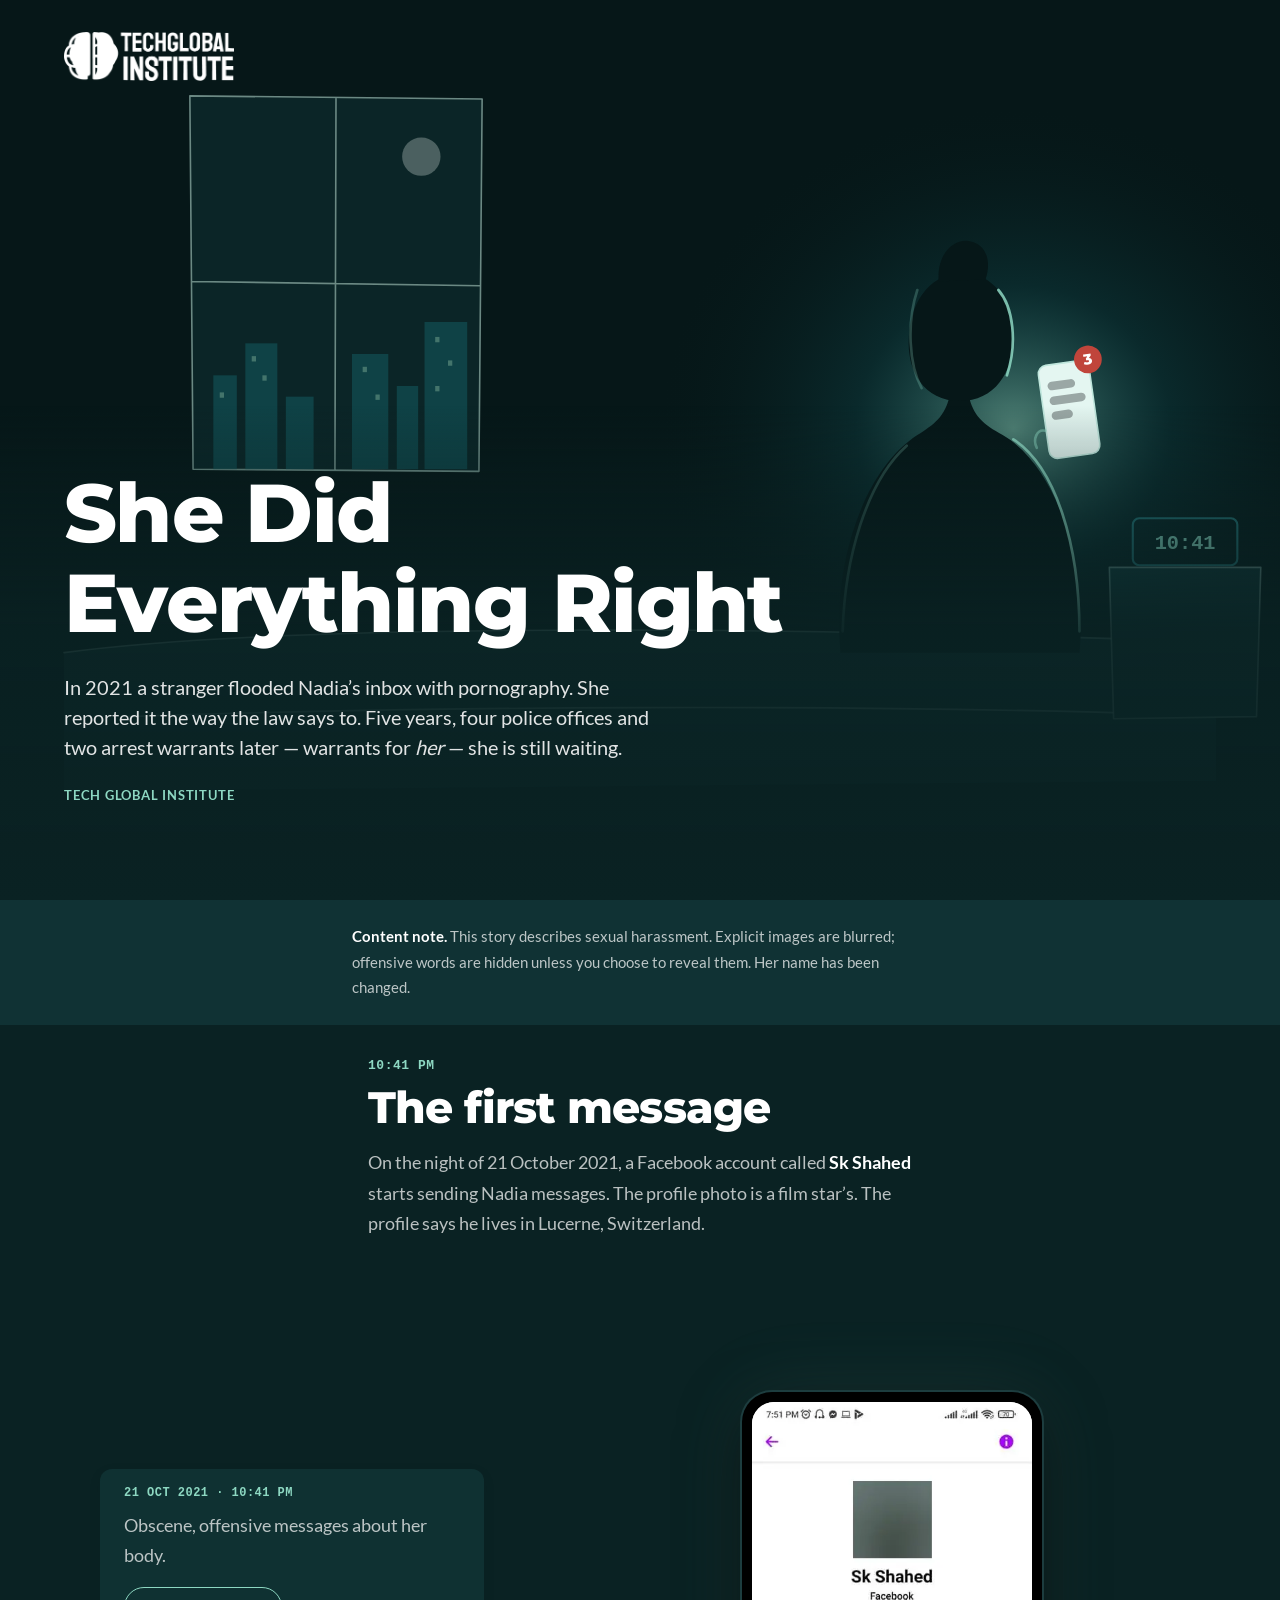
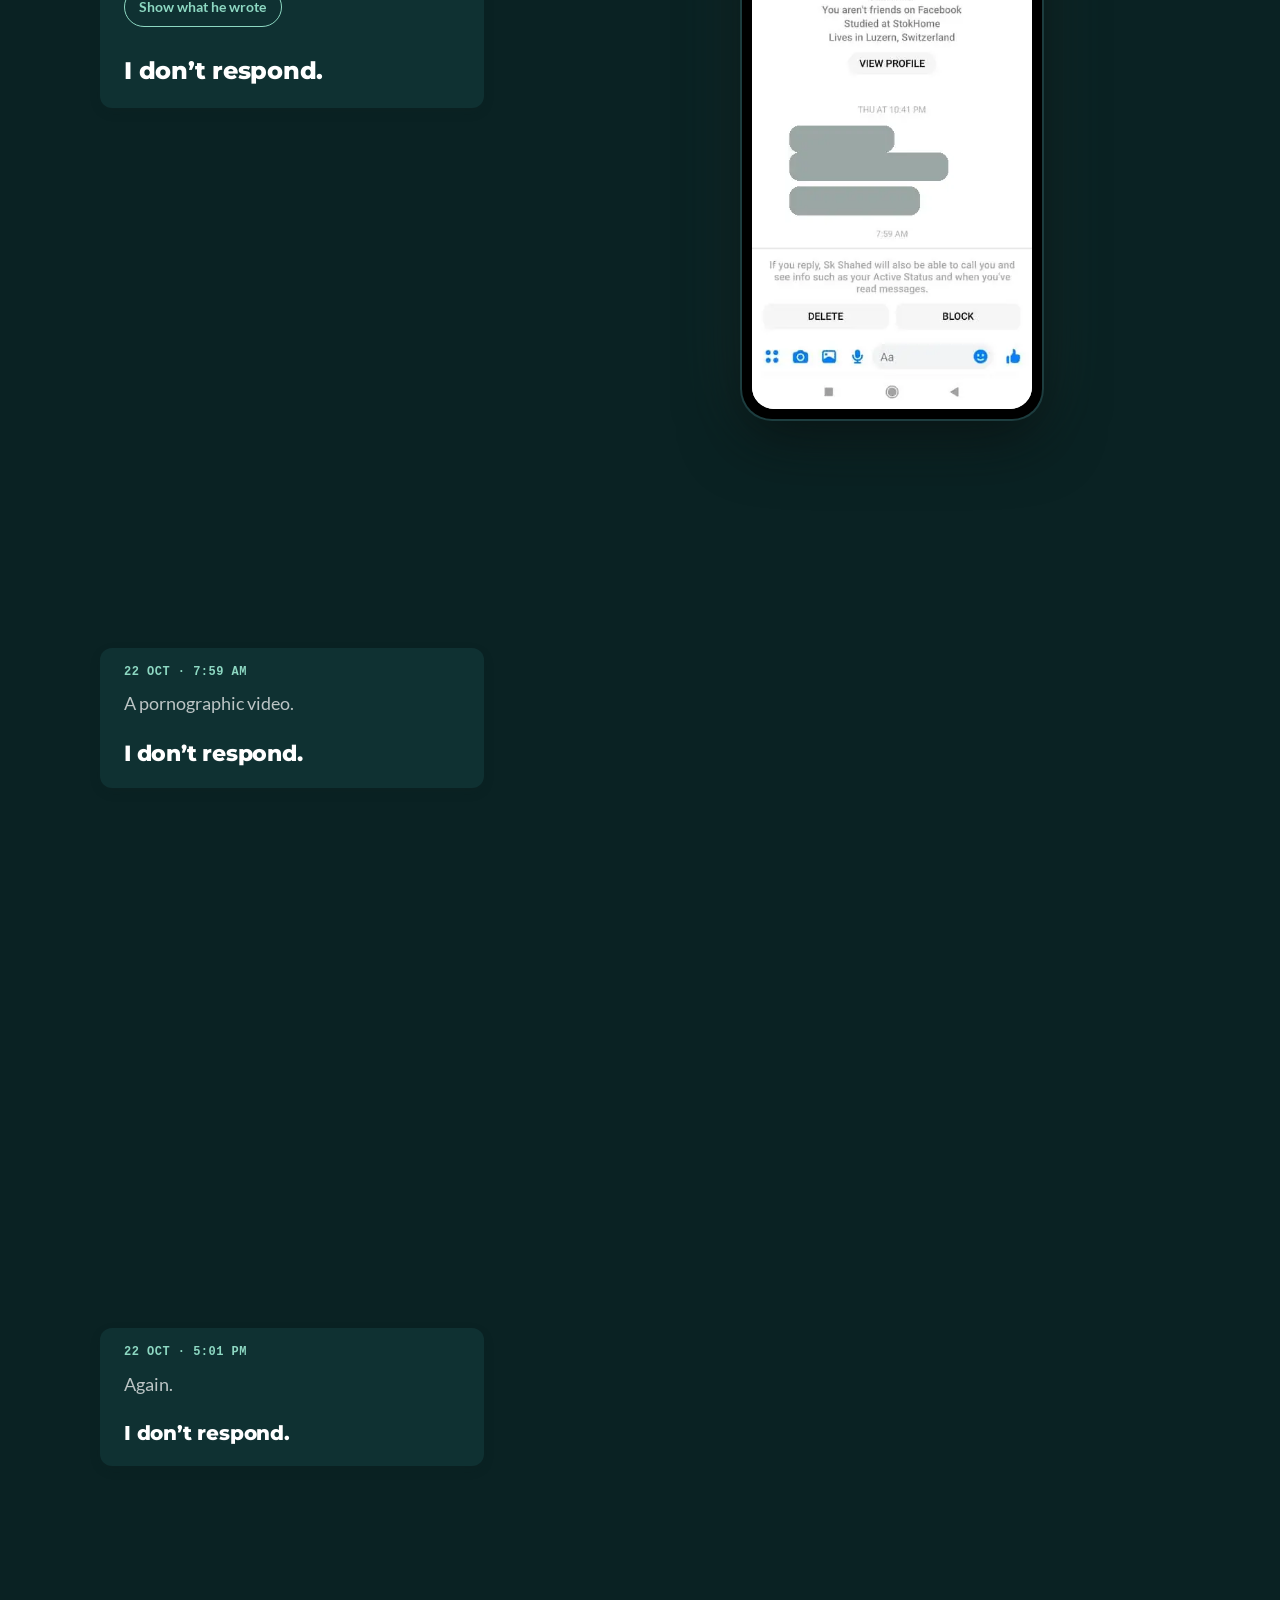
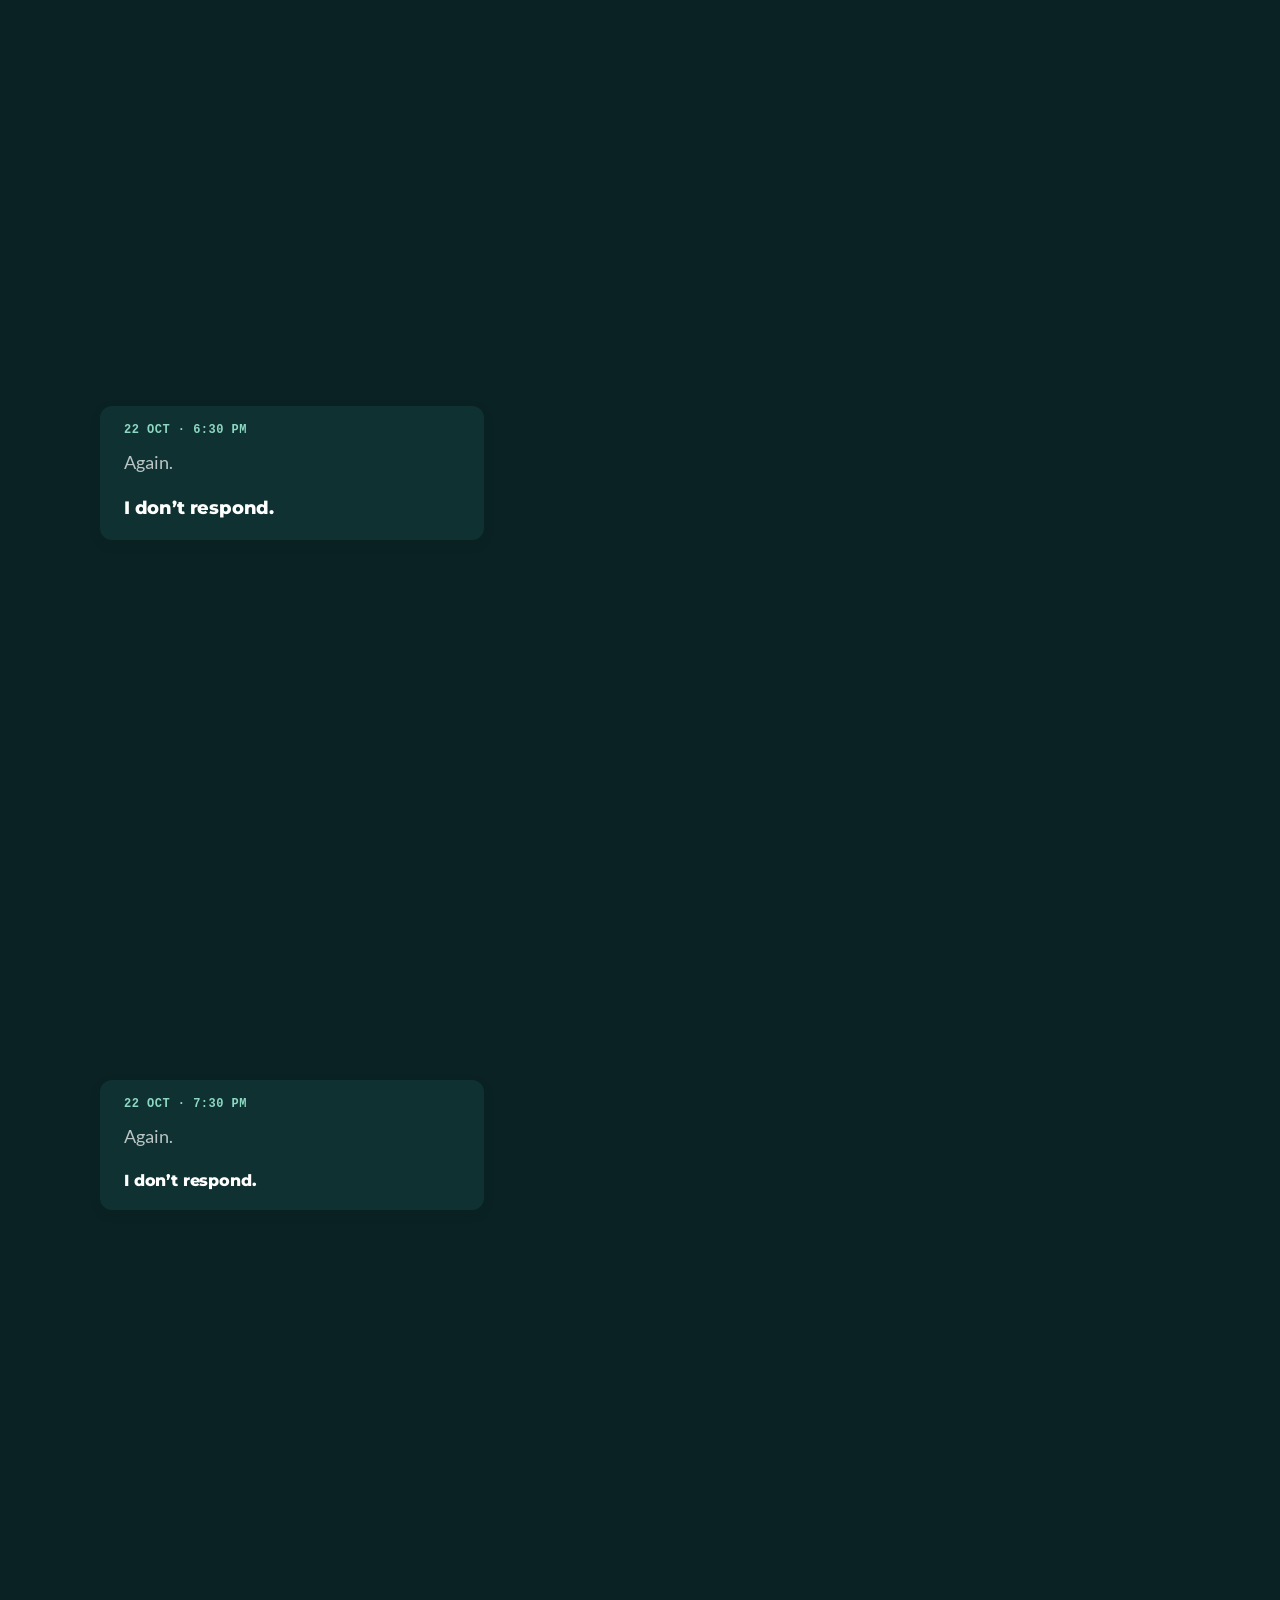
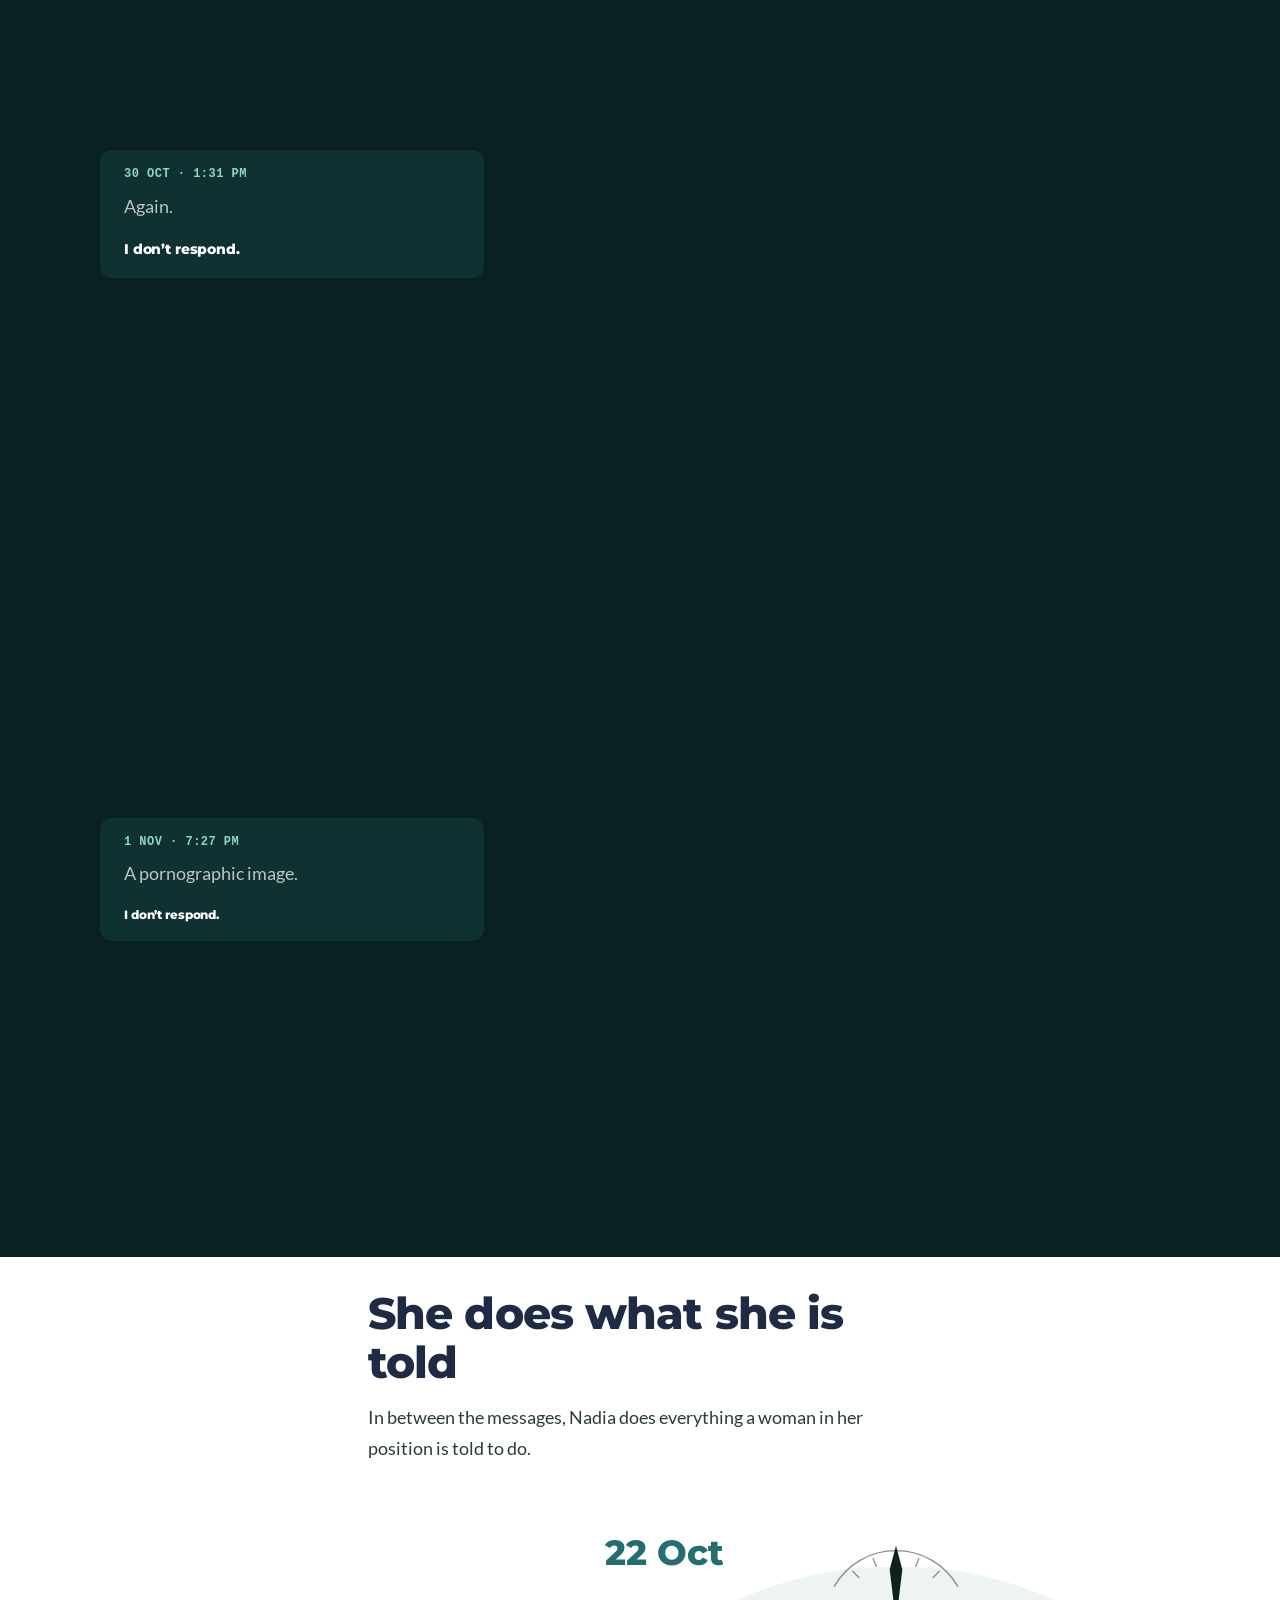
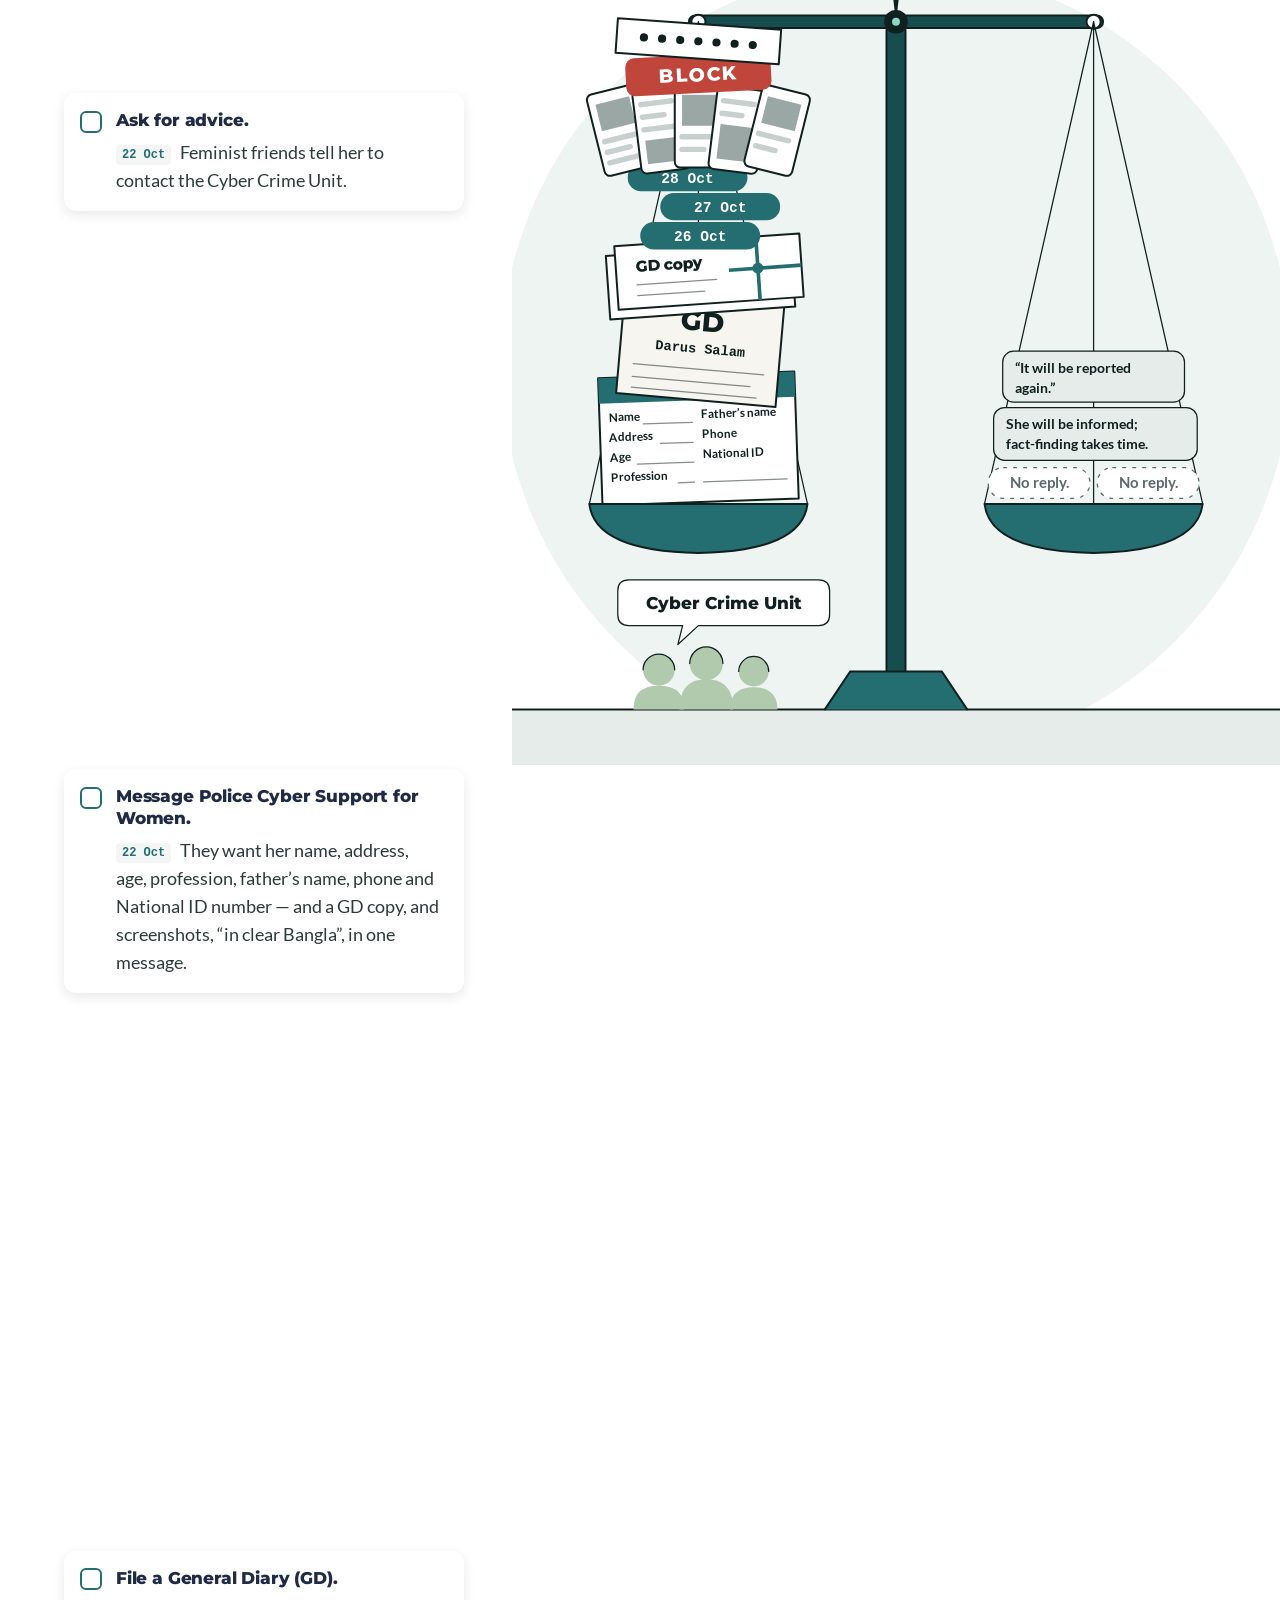
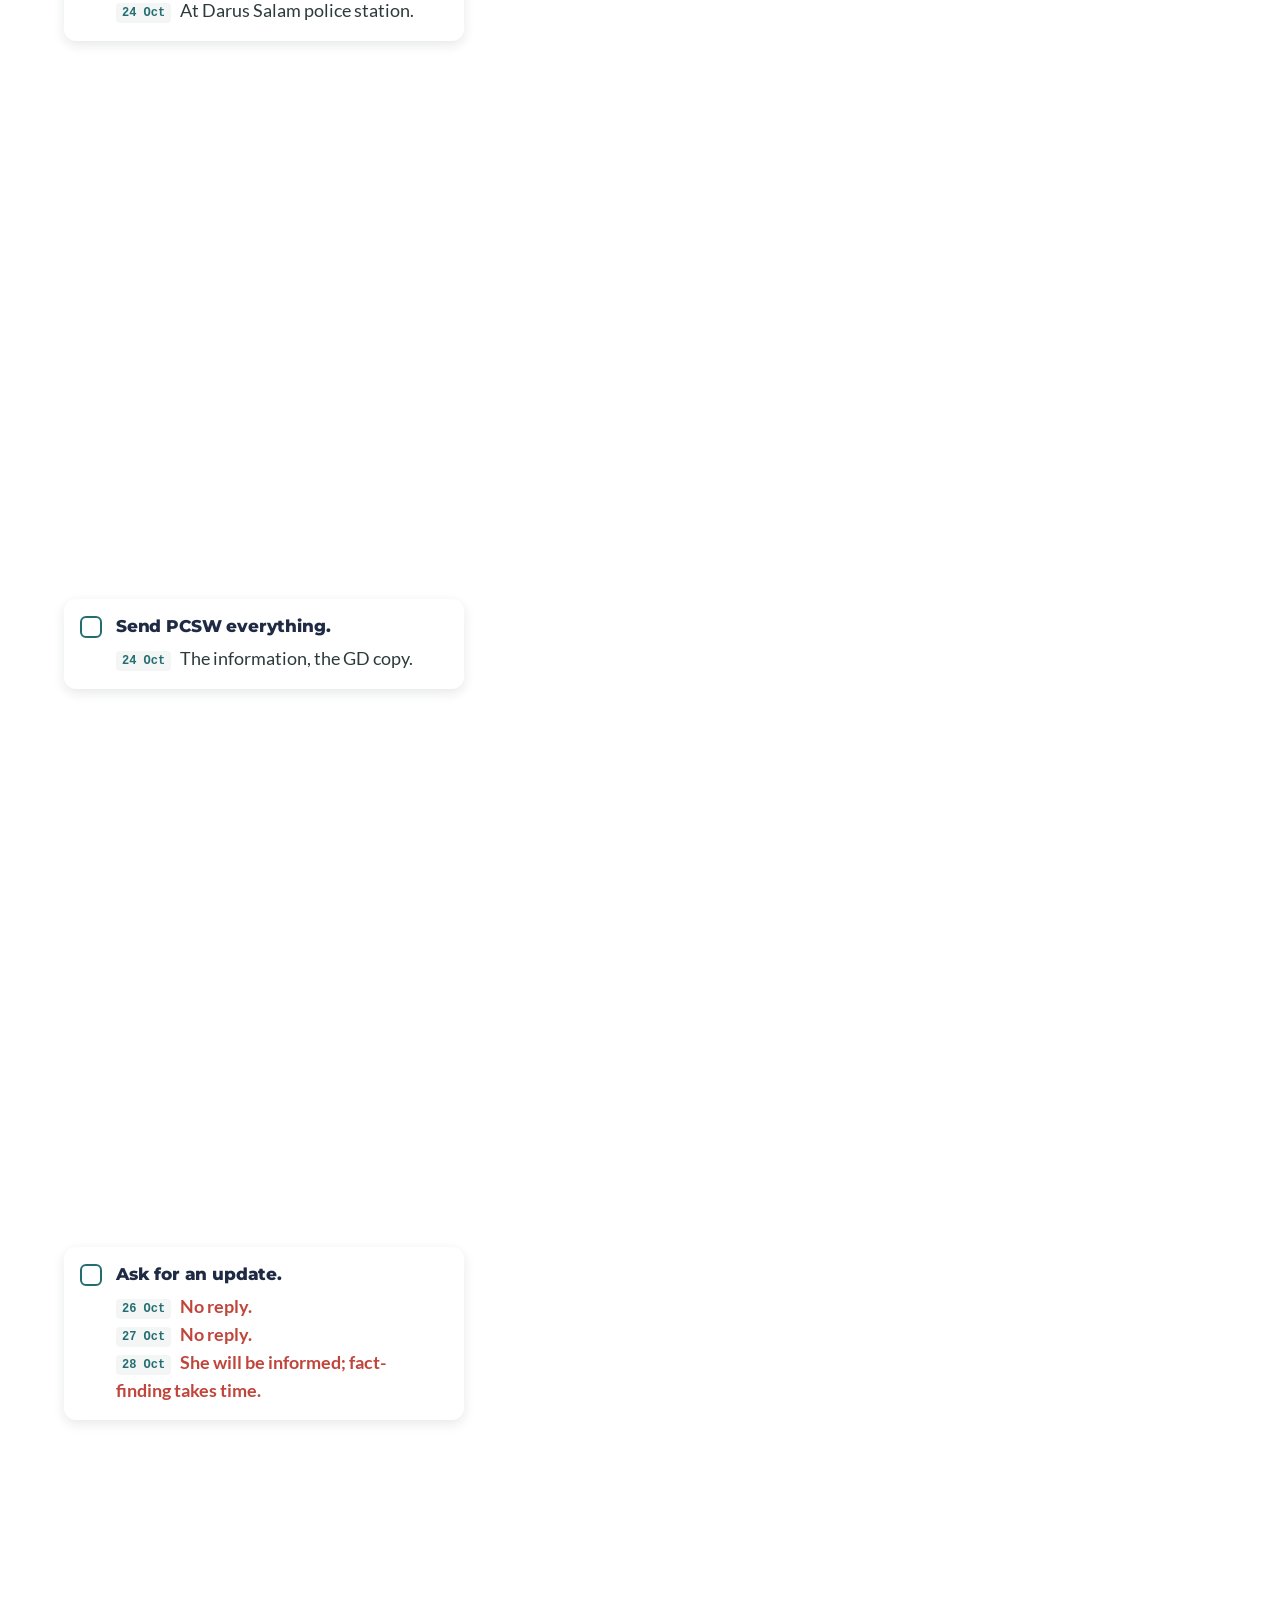
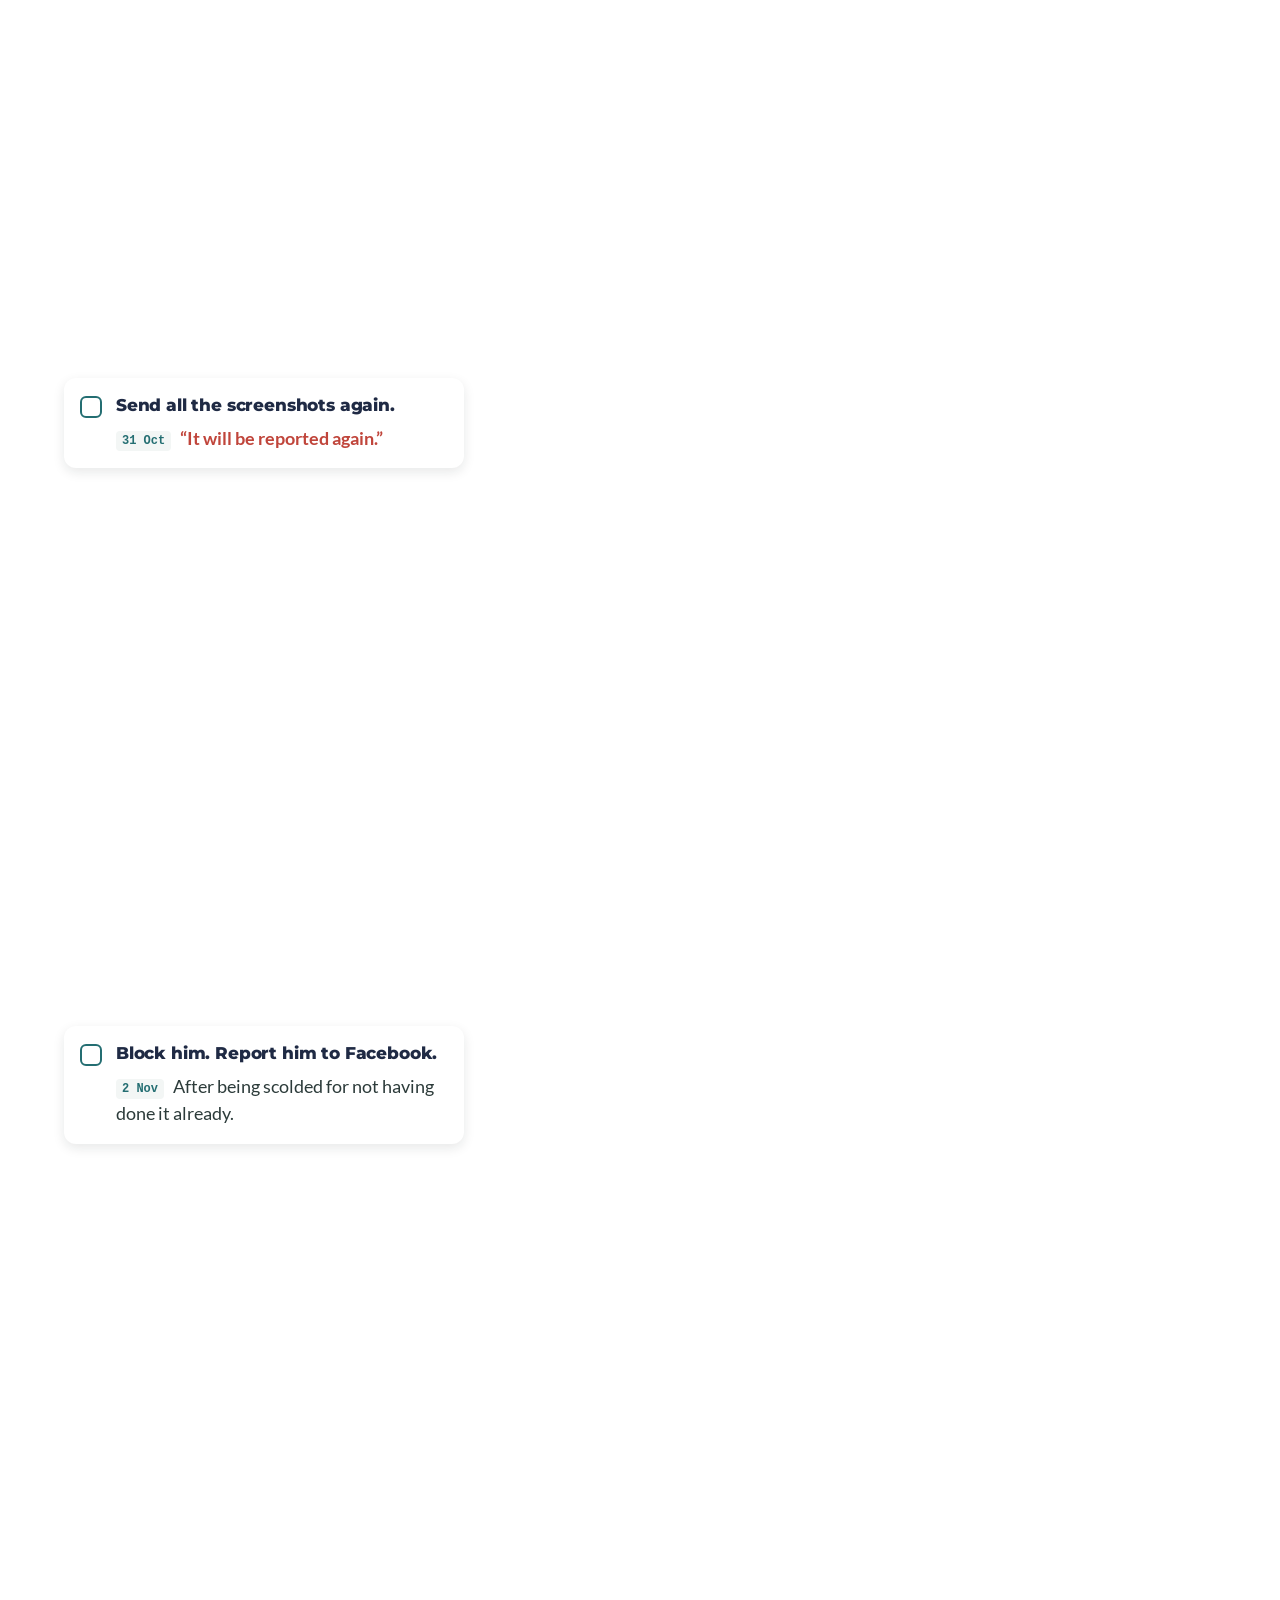
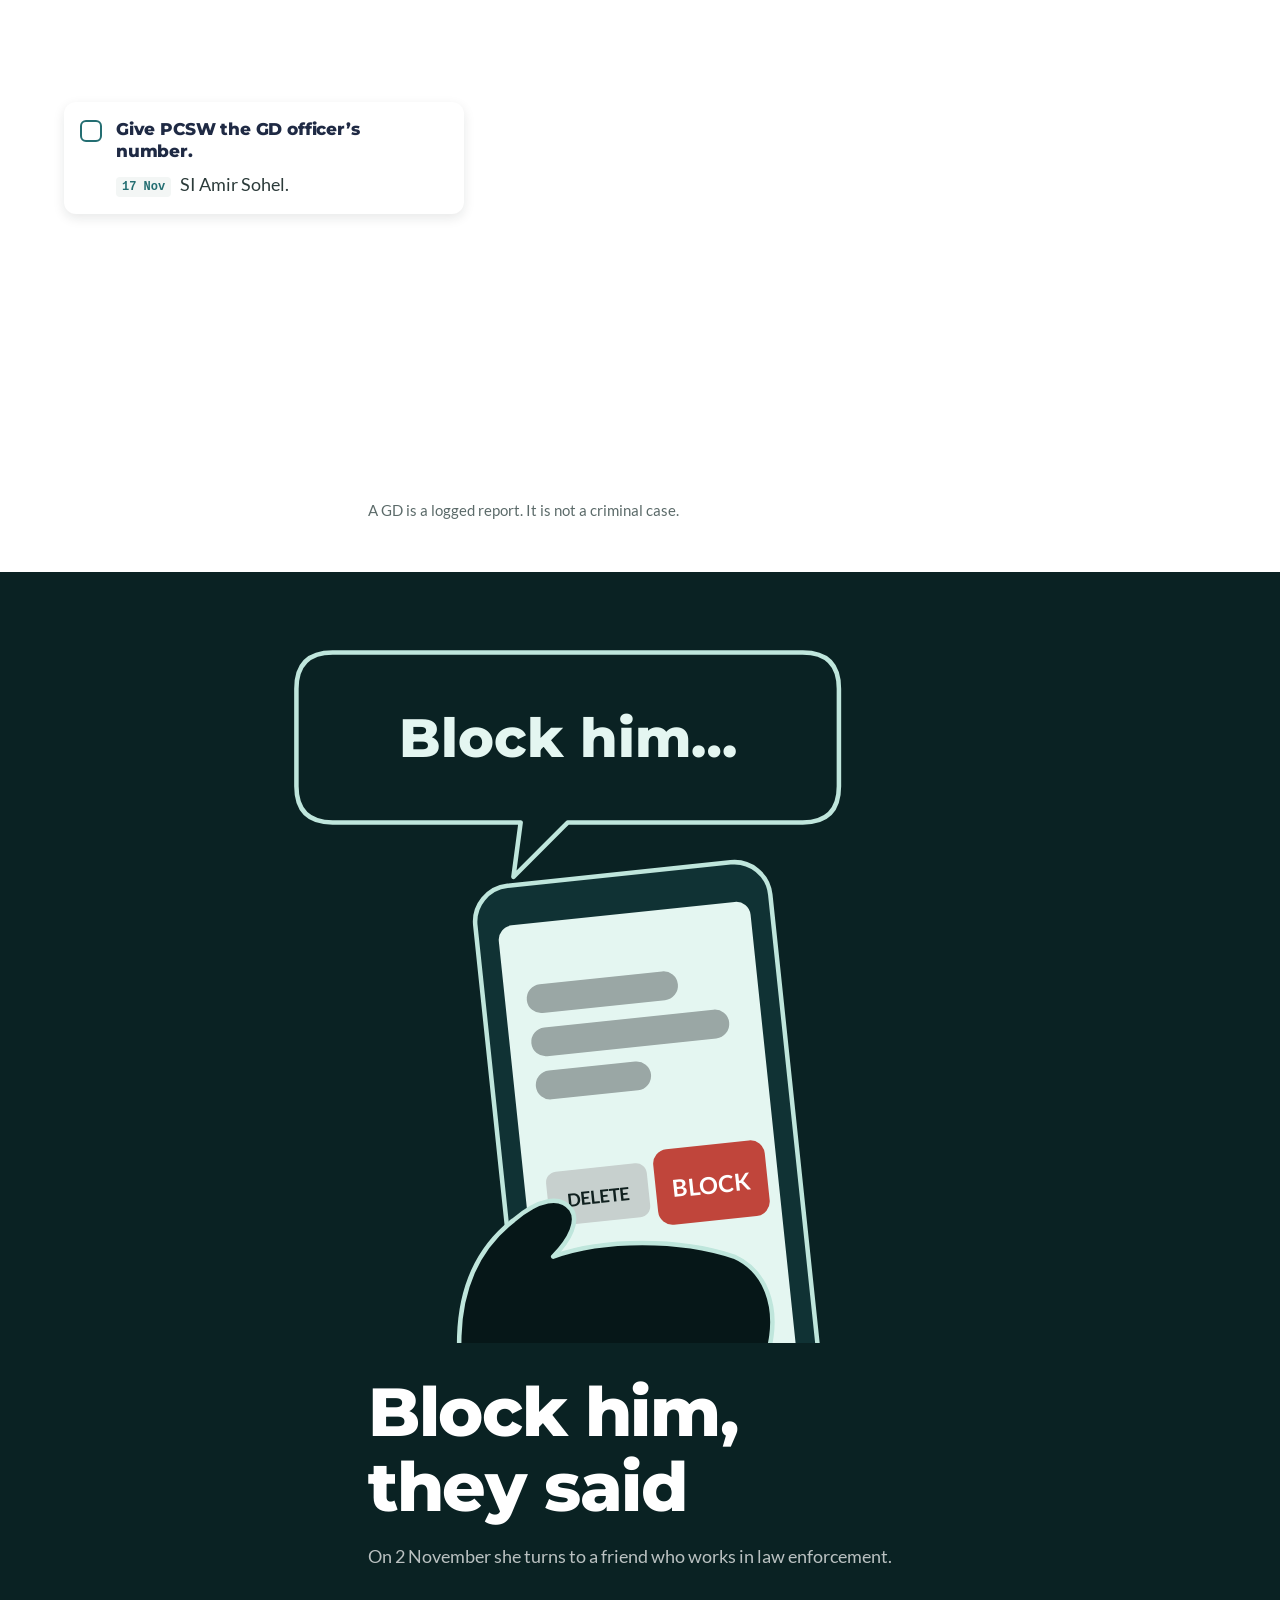
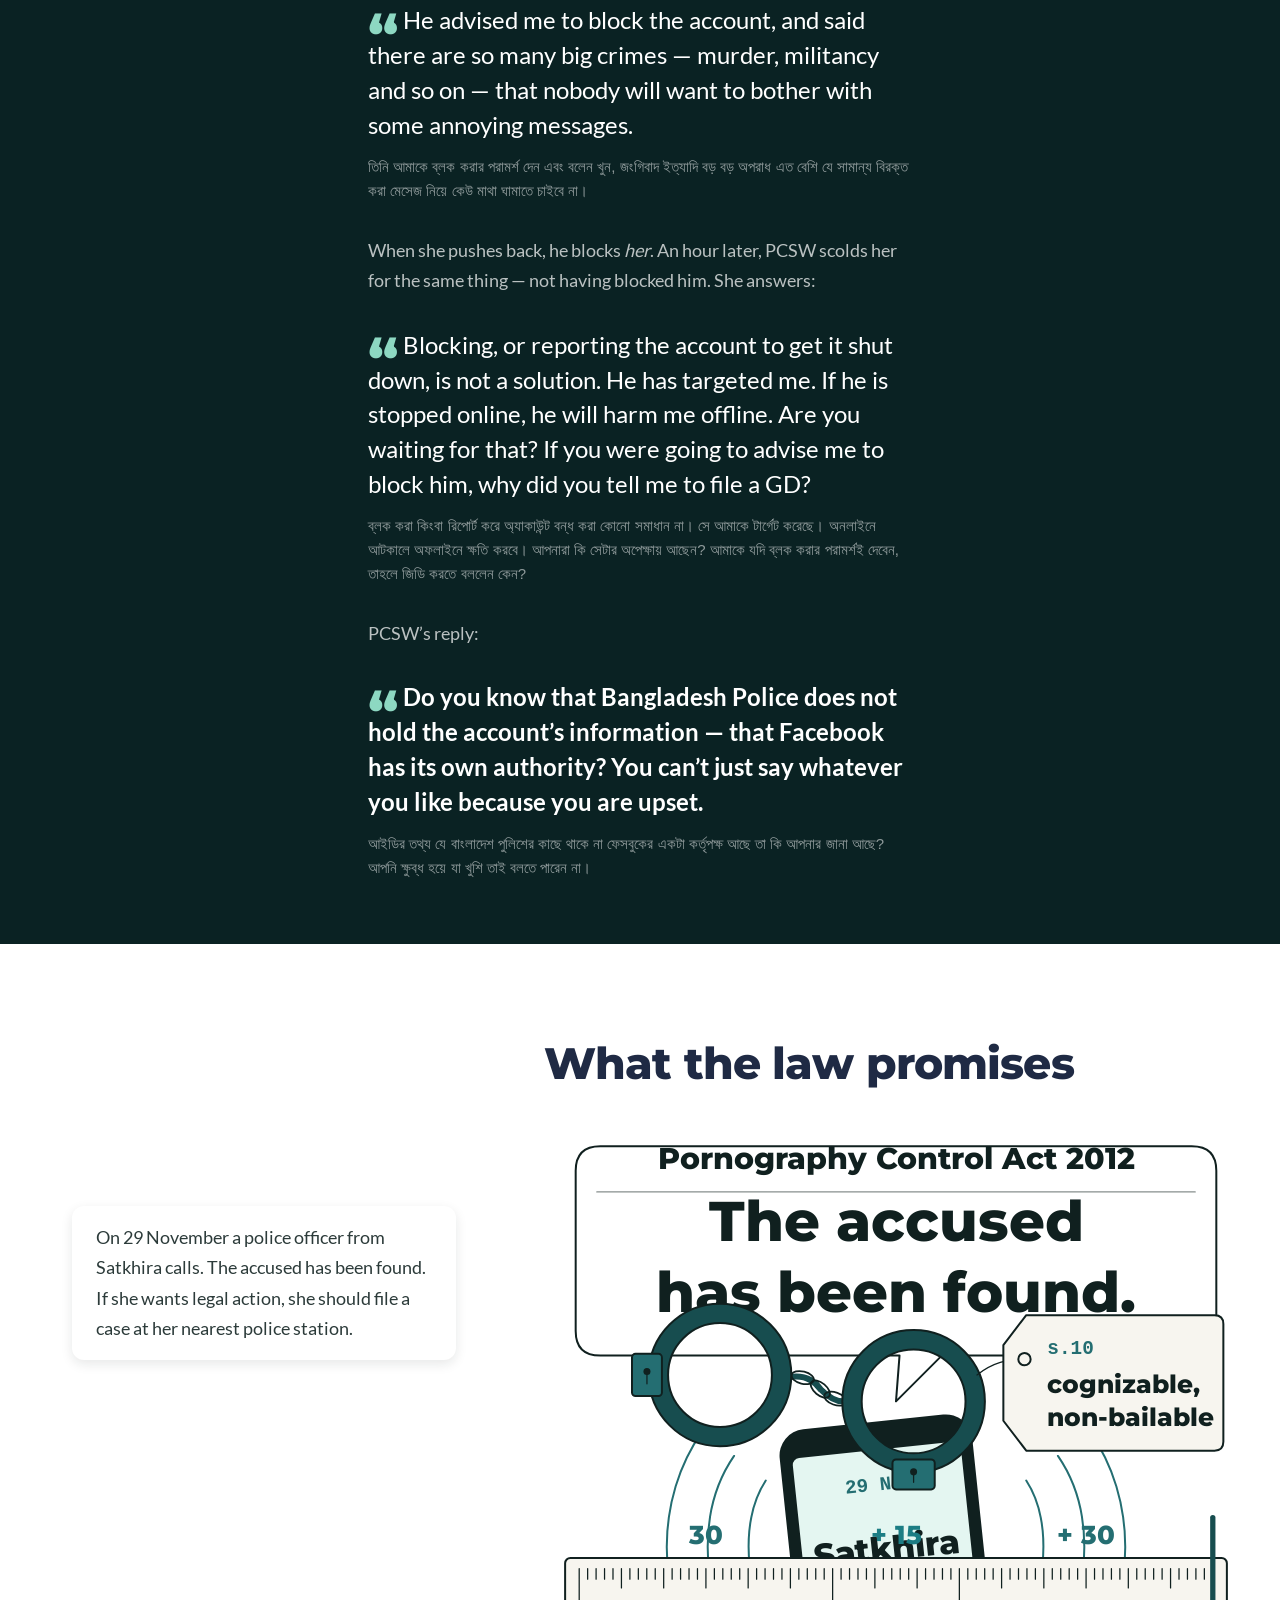
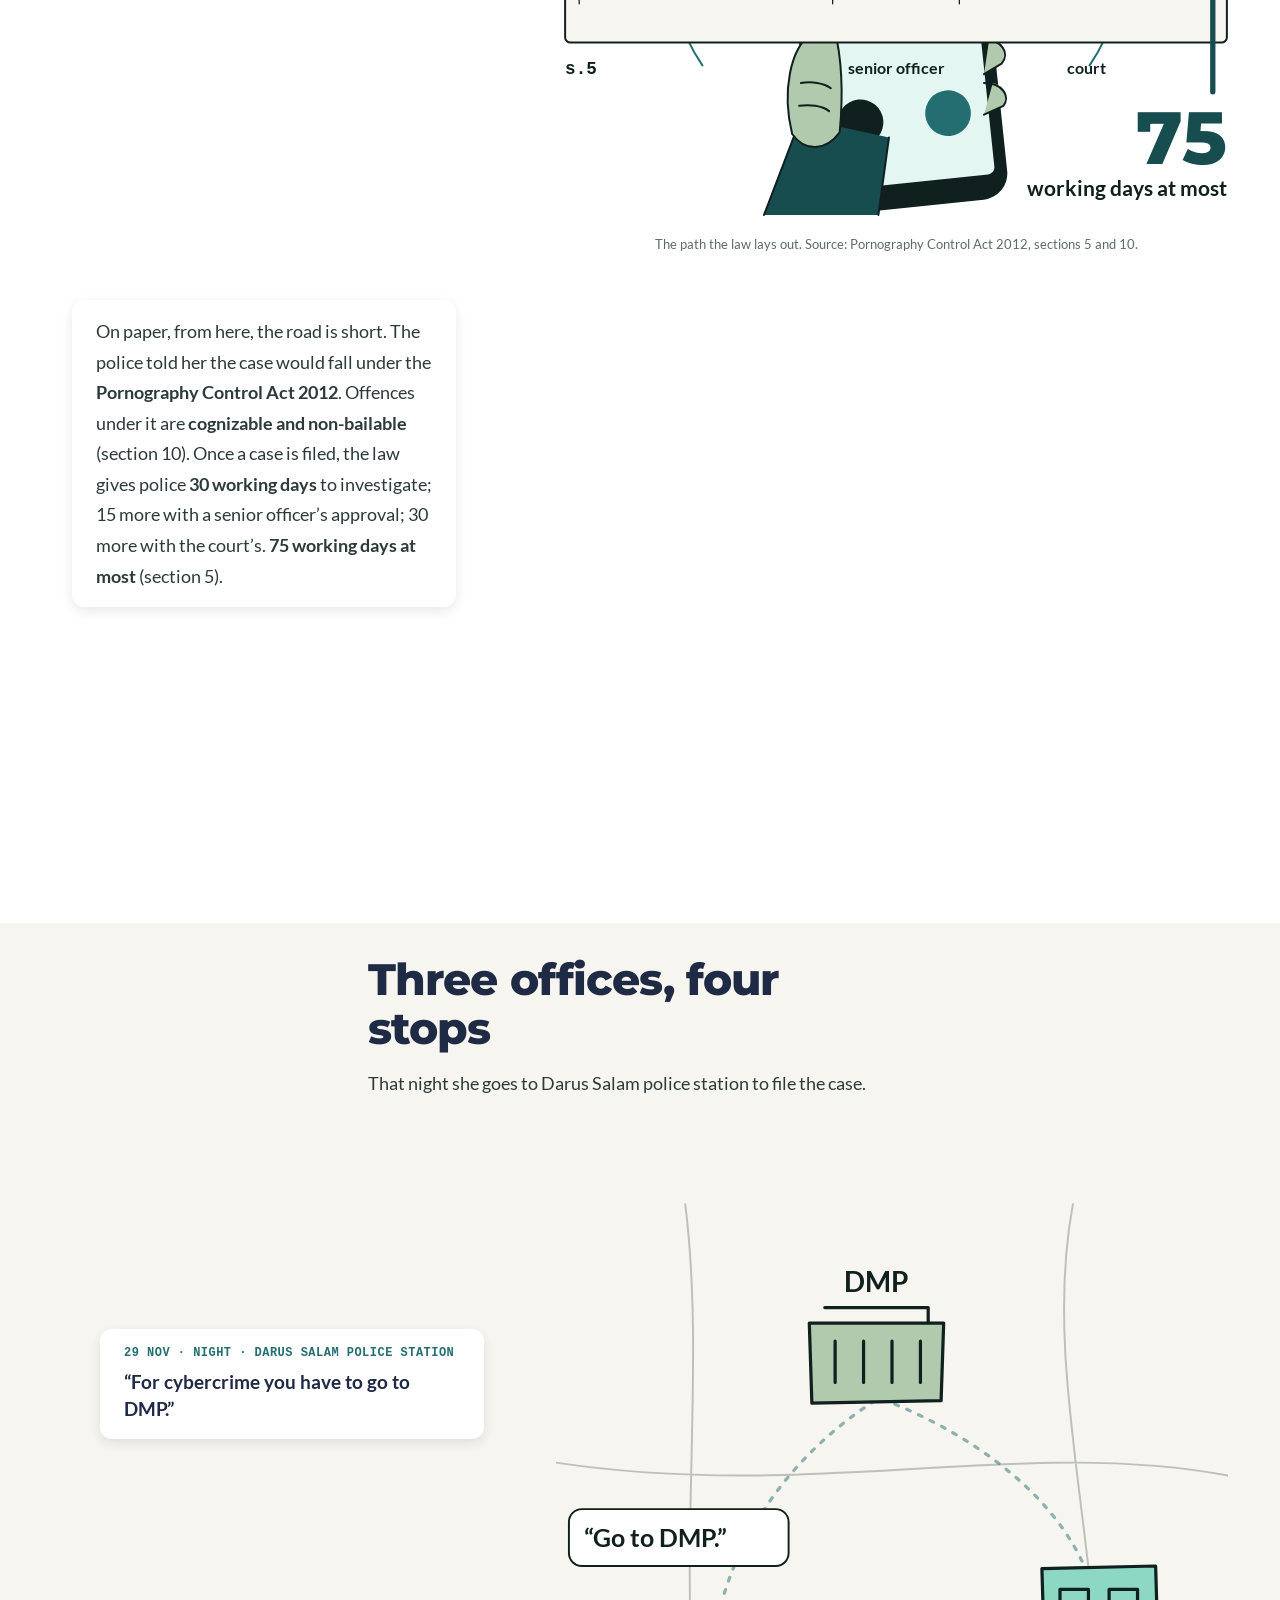
==== commit 4c26e851: "Add TGI footer, full SEO/OG tags and text-free share image - Footer in Tech Global Institute house s" ====
--- a/site/index.html
+++ b/site/index.html
@@ -3,29 +3,44 @@
 <head>
 <meta charset="utf-8">
 <meta name="viewport" content="width=device-width, initial-scale=1">
-<title>She Did Everything Right</title>
+<title>She Did Everything Right · Tech Global Institute</title>
 <!-- @meta -->
-<meta name="description" content="In 2021 a stranger flooded a woman's Facebook inbox with pornography. She reported it the way Bangladeshi law says to. Five years, four police offices and two arrest warrants against her later, she is still waiting.">
+<meta name="description" content="She reported online sexual harassment the way Bangladeshi law says to. Five years, four police offices and two warrants for her later, she is still waiting.">
+<meta name="keywords" content="technology-facilitated gender-based violence, TFGBV, online sexual harassment, Bangladesh, Police Cyber Support for Women, Pornography Control Act 2012, cybercrime, access to justice, Tech Global Institute">
 <meta name="author" content="Mir Rownak">
-<link rel="canonical" href="https://example.org/tfgbv/">
+<meta name="publisher" content="Tech Global Institute">
+<meta name="robots" content="index,follow,max-image-preview:large,max-snippet:-1,max-video-preview:-1">
+<link rel="canonical" href="https://investigations.techglobalinstitute.com/tfgbv/">
 <meta name="theme-color" content="#0A2223">
 <meta property="og:type" content="article">
 <meta property="og:site_name" content="Tech Global Institute">
+<meta property="og:locale" content="en_US">
 <meta property="og:title" content="She Did Everything Right">
-<meta property="og:description" content="In 2021 a stranger flooded a woman's Facebook inbox with pornography. She reported it the way Bangladeshi law says to. Five years, four police offices and two arrest warrants against her later, she is still waiting.">
-<meta property="og:url" content="https://example.org/tfgbv/">
-<meta property="og:image" content="https://example.org/tfgbv/assets/share.png">
+<meta property="og:description" content="She reported online sexual harassment the way Bangladeshi law says to. Five years, four police offices and two warrants for her later, she is still waiting.">
+<meta property="og:url" content="https://investigations.techglobalinstitute.com/tfgbv/">
+<meta property="og:image" content="https://investigations.techglobalinstitute.com/tfgbv/assets/og-image.jpg">
+<meta property="og:image:secure_url" content="https://investigations.techglobalinstitute.com/tfgbv/assets/og-image.jpg">
+<meta property="og:image:type" content="image/jpeg">
 <meta property="og:image:width" content="1200">
 <meta property="og:image:height" content="630">
-<meta property="og:image:alt" content="Illustration of a woman seen from behind at night, lit by her phone, with the headline She Did Everything Right.">
+<meta property="og:image:alt" content="Illustration: a woman seen from behind in a dark room at night, lit by the glow of her phone and a new message notification.">
+<meta property="article:published_time" content="2026-11-18T09:00:00+06:00">
+<meta property="article:modified_time" content="2026-11-19T09:00:00+06:00">
 <meta property="article:author" content="Mir Rownak">
-<meta property="article:published_time" content="2026-11-18">
+<meta property="article:publisher" content="https://www.facebook.com/profile.php?id=61565698961621">
+<meta property="article:section" content="Investigations">
+<meta property="article:tag" content="Technology-facilitated gender-based violence">
+<meta property="article:tag" content="Bangladesh">
+<meta property="article:tag" content="Access to justice">
 <meta name="twitter:card" content="summary_large_image">
+<meta name="twitter:site" content="@techglobalinst">
 <meta name="twitter:title" content="She Did Everything Right">
-<meta name="twitter:description" content="In 2021 a stranger flooded a woman's Facebook inbox with pornography. She reported it the way Bangladeshi law says to. Five years, four police offices and two arrest warrants against her later, she is still waiting.">
-<meta name="twitter:image" content="https://example.org/tfgbv/assets/share.png">
+<meta name="twitter:description" content="She reported online sexual harassment the way Bangladeshi law says to. Five years, four police offices and two warrants for her later, she is still waiting.">
+<meta name="twitter:image" content="https://investigations.techglobalinstitute.com/tfgbv/assets/og-image.jpg">
+<meta name="twitter:image:alt" content="Illustration: a woman seen from behind in a dark room at night, lit by the glow of her phone and a new message notification.">
 <link rel="icon" href="assets/logo/favicon.png" type="image/png">
-<script type="application/ld+json">{"@context": "https://schema.org", "@type": "NewsArticle", "headline": "She Did Everything Right", "description": "In 2021 a stranger flooded a woman's Facebook inbox with pornography. She reported it the way Bangladeshi law says to. Five years, four police offices and two arrest warrants against her later, she is still waiting.", "datePublished": "2026-11-18", "dateModified": "2026-11-18", "inLanguage": "en", "image": ["https://example.org/tfgbv/assets/share.png"], "mainEntityOfPage": "https://example.org/tfgbv/", "author": {"@type": "Person", "name": "Mir Rownak"}, "publisher": {"@type": "Organization", "name": "Tech Global Institute", "url": "https://techglobalinstitute.com", "logo": {"@type": "ImageObject", "url": "https://example.org/tfgbv/assets/logo/tgi-logo-primary.png"}}, "about": ["Technology-facilitated gender-based violence", "Bangladesh", "Access to justice"]}</script>
+<link rel="apple-touch-icon" href="assets/logo/favicon.png">
+<script type="application/ld+json">{"@context": "https://schema.org", "@graph": [{"@type": "NewsArticle", "@id": "https://investigations.techglobalinstitute.com/tfgbv/#article", "headline": "She Did Everything Right", "alternativeHeadline": "One woman's five-year search for justice after reporting online sexual harassment in Bangladesh", "description": "She reported online sexual harassment the way Bangladeshi law says to. Five years, four police offices and two warrants for her later, she is still waiting.", "image": {"@type": "ImageObject", "url": "https://investigations.techglobalinstitute.com/tfgbv/assets/og-image.jpg", "width": 1200, "height": 630, "caption": "Illustration: a woman seen from behind in a dark room at night, lit by the glow of her phone and a new message notification."}, "datePublished": "2026-11-18T09:00:00+06:00", "dateModified": "2026-11-19T09:00:00+06:00", "inLanguage": "en", "mainEntityOfPage": {"@type": "WebPage", "@id": "https://investigations.techglobalinstitute.com/tfgbv/"}, "url": "https://investigations.techglobalinstitute.com/tfgbv/", "isAccessibleForFree": true, "author": {"@type": "Person", "name": "Mir Rownak"}, "publisher": {"@id": "https://techglobalinstitute.com/#organization"}, "keywords": ["technology-facilitated gender-based violence", "TFGBV", "online harassment", "Bangladesh", "Police Cyber Support for Women", "Pornography Control Act 2012", "access to justice"], "about": [{"@type": "Thing", "name": "Technology-facilitated gender-based violence"}, {"@type": "Place", "name": "Bangladesh"}, {"@type": "Thing", "name": "Access to justice"}]}, {"@type": "Organization", "@id": "https://techglobalinstitute.com/#organization", "name": "Tech Global Institute", "url": "https://techglobalinstitute.com", "logo": {"@type": "ImageObject", "url": "https://investigations.techglobalinstitute.com/tfgbv/assets/logo/tgi-logo-primary.png"}, "sameAs": ["https://www.facebook.com/profile.php?id=61565698961621", "https://www.instagram.com/techglobalinstitute.tgi", "https://x.com/techglobalinst", "https://www.linkedin.com/company/techglobal-institute/"]}]}</script>
 <!-- /meta -->
 <link rel="preload" href="assets/fonts/montserrat-800.woff2" as="font" type="font/woff2" crossorigin>
 <link rel="preload" href="assets/fonts/lato-400.woff2" as="font" type="font/woff2" crossorigin>
@@ -106,7 +121,7 @@
   <div class="hero__text">
     <h1>She Did Everything Right</h1>
     <p class="dek">In 2021 a stranger flooded <span data-cfg="survivor">Nadia</span>&rsquo;s inbox with pornography. She reported it the way the law says to. Five years, four police offices and two arrest warrants later &mdash; warrants for <em>her</em> &mdash; she is still waiting.</p>
-    <p class="byline">Tech Global Institute &middot; <time datetime="2026-11-18">18 November 2026</time></p>
+    <p class="byline">Tech Global Institute</p>
   </div>
 </header>
 
@@ -912,8 +927,14 @@
 </main>
 
 <footer class="footer">
-  <img class="footer__logo" src="assets/logo/tgi-logo-white.webp" width="360" height="103" alt="Tech Global Institute" loading="lazy">
-  <p class="footer__links"><a href="https://techglobalinstitute.com">techglobalinstitute.com</a></p>
+  <div class="footer__main">
+    <div class="footer__brand">
+      <a href="https://techglobalinstitute.com" target="_blank" rel="noopener noreferrer" aria-label="Tech Global Institute (opens in a new tab)"><img class="footer__logo" src="assets/logo/tgi-logo-white.webp" width="360" height="103" alt="Tech Global Institute" loading="lazy"></a>
+      <p class="footer__tag">Promoting equity for the Global South on the open Internet.</p>
+    </div>
+    <ul class="footer__social" aria-label="Tech Global Institute on social media"><li><a href="https://www.facebook.com/profile.php?id=61565698961621" aria-label="Facebook (opens in a new tab)" target="_blank" rel="noopener noreferrer"><svg viewBox="0 0 24 24" aria-hidden="true"><path d="M18 2h-3a5 5 0 0 0-5 5v3H7v4h3v8h4v-8h3l1-4h-4V7a1 1 0 0 1 1-1h3z"/></svg></a></li><li><a href="https://www.instagram.com/techglobalinstitute.tgi" aria-label="Instagram (opens in a new tab)" target="_blank" rel="noopener noreferrer"><svg viewBox="0 0 24 24" aria-hidden="true"><rect width="20" height="20" x="2" y="2" rx="5" ry="5"/><path d="M16 11.37A4 4 0 1 1 12.63 8 4 4 0 0 1 16 11.37z"/><line x1="17.5" x2="17.51" y1="6.5" y2="6.5"/></svg></a></li><li><a href="https://x.com/techglobalinst" aria-label="X (opens in a new tab)" target="_blank" rel="noopener noreferrer"><svg viewBox="0 0 24 24" aria-hidden="true"><path d="M4 3h4l12 18h-4L4 3Zm0 18 7-8M13 11l7-8"/></svg></a></li><li><a href="https://www.linkedin.com/company/techglobal-institute/" aria-label="LinkedIn (opens in a new tab)" target="_blank" rel="noopener noreferrer"><svg viewBox="0 0 24 24" aria-hidden="true"><path d="M16 8a6 6 0 0 1 6 6v7h-4v-7a2 2 0 0 0-2-2 2 2 0 0 0-2 2v7h-4v-7a6 6 0 0 1 6-6z"/><rect width="4" height="12" x="2" y="9"/><circle cx="4" cy="4" r="2"/></svg></a></li></ul>
+  </div>
+  <p class="footer__copy">&copy; 2026 Tech Global Institute. All rights reserved.</p>
 </footer>
 </body>
 </html>
--- a/site/css/story.css
+++ b/site/css/story.css
@@ -191,10 +191,6 @@
 #sources li{margin-bottom:var(--space-3);word-break:break-word}
 
 /* ===== footer ===== */
-.footer{background:var(--tgi-deep-teal);color:var(--on-dark-muted);padding:var(--space-7) var(--space-4);display:flex;flex-wrap:wrap;align-items:center;justify-content:space-between;gap:var(--space-4)}
-.footer__logo{width:140px}
-.footer p{margin:0;font-size:.875rem}
-.footer a{color:#fff}
 
 @media (prefers-reduced-motion:reduce){*,*::before,*::after{transition:none!important;animation:none!important}}
 
@@ -273,3 +269,14 @@
   .dek{font-size:clamp(1.25rem,1.55vw,2rem);max-width:min(46vw,52rem)}
   .byline{font-size:clamp(.8125rem,.8vw,1rem)}
 }
+/* footer (TGI house style) */
+.footer{position:relative;color:#fff;padding:var(--space-8) var(--space-4) var(--space-6);background-color:#174D4F;background-image:radial-gradient(rgba(255,255,255,.07) 1px,transparent 1.5px),linear-gradient(120deg,#123F41 0%,#174D4F 55%,#21605F 100%);background-size:22px 22px,100% 100%}
+.footer__main{max-width:1240px;margin:0 auto;display:flex;flex-wrap:wrap;align-items:flex-end;justify-content:space-between;gap:var(--space-6)}
+.footer__logo{width:180px;height:auto}
+.footer__tag{font:800 clamp(1.25rem,2.4vw,1.75rem)/1.25 var(--font-display);letter-spacing:-.02em;color:#fff;max-width:22ch;margin:var(--space-5) 0 0}
+.footer__social{list-style:none;margin:0;padding:0;display:flex;gap:12px}
+.footer__social a{display:flex;align-items:center;justify-content:center;width:44px;height:44px;border-radius:50%;border:1px solid rgba(255,255,255,.28);background:rgba(255,255,255,.04);color:#fff;transition:background .2s var(--ease),border-color .2s var(--ease)}
+.footer__social a:hover,.footer__social a:focus-visible{background:rgba(141,216,194,.18);border-color:var(--tgi-mint);color:#fff}
+.footer__social svg{width:18px;height:18px;fill:none;stroke:currentColor;stroke-width:2;stroke-linecap:round;stroke-linejoin:round}
+.footer__copy{max-width:1240px;margin:var(--space-7) auto 0;padding-top:var(--space-4);border-top:1px solid rgba(255,255,255,.14);font-size:.875rem;color:rgba(255,255,255,.7)}
+@media (min-width:900px){.footer{padding-left:max(var(--space-7),5vw);padding-right:max(var(--space-7),5vw)}}
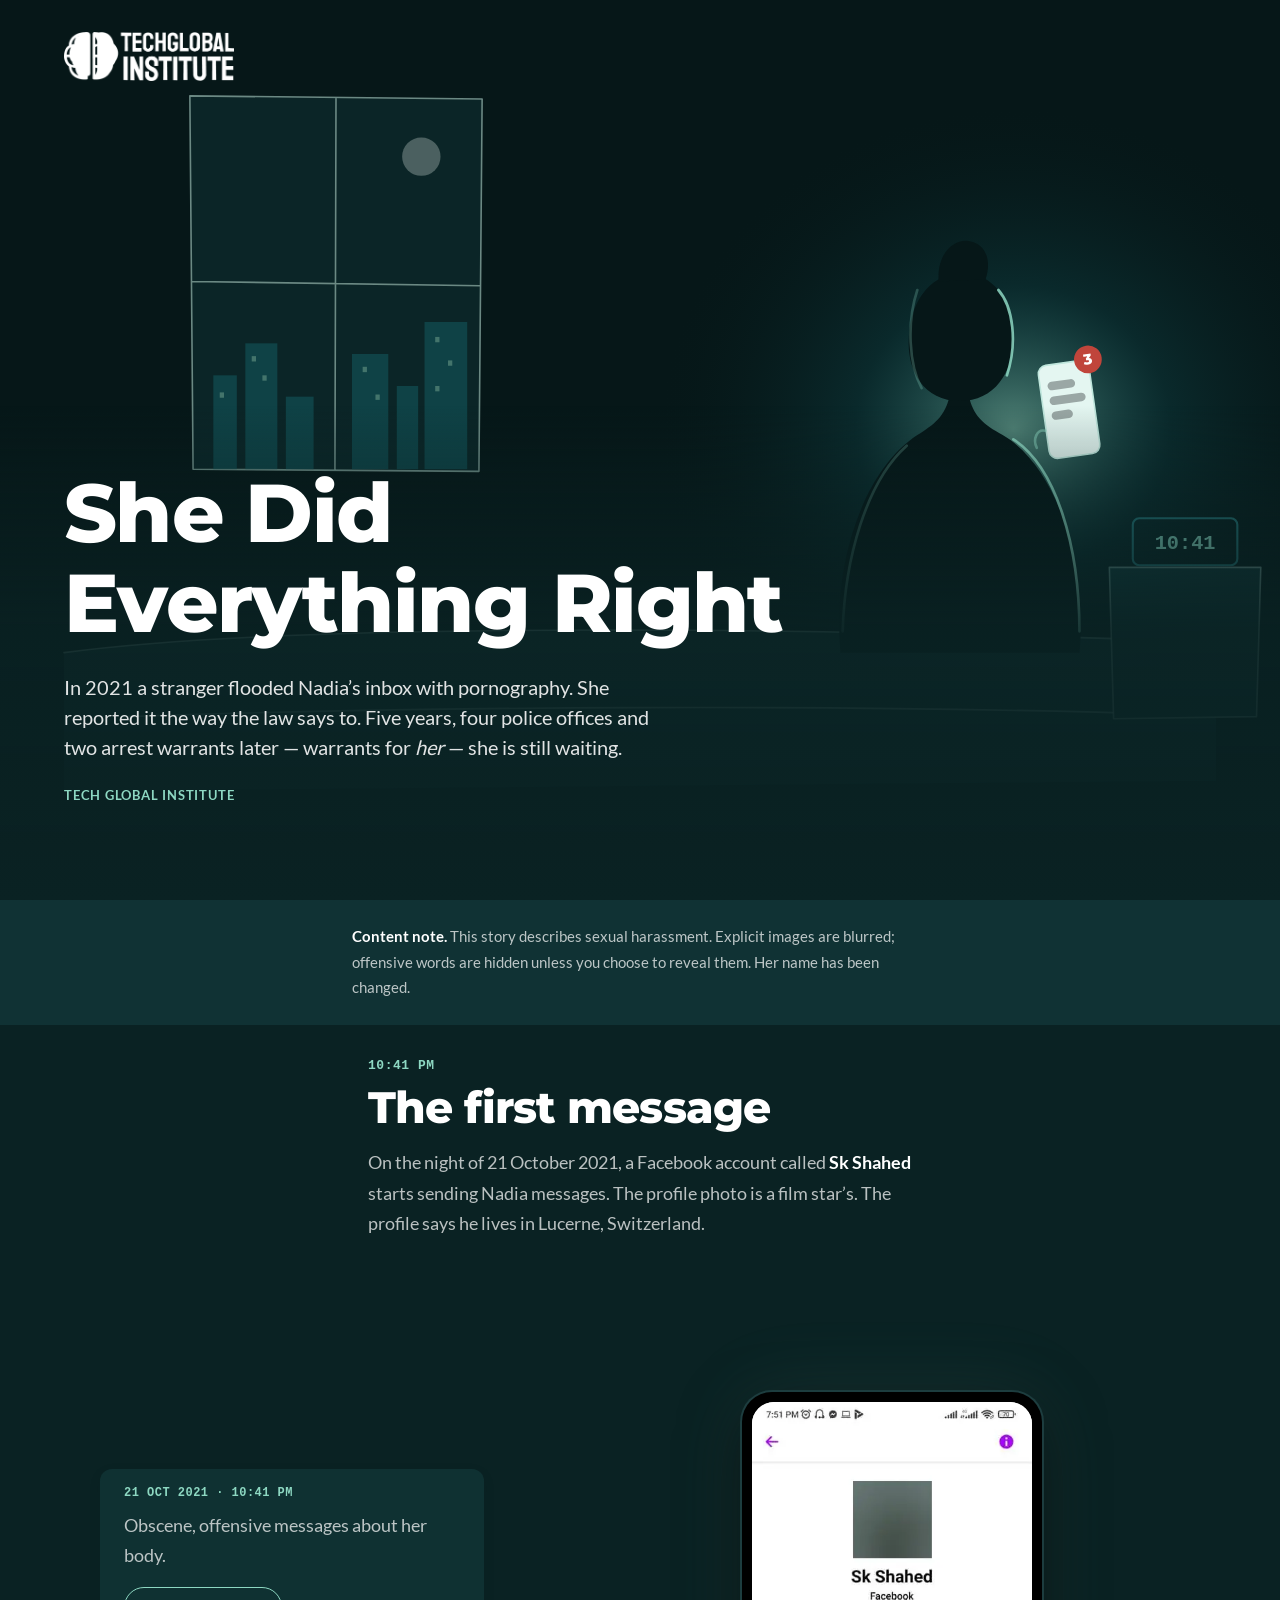
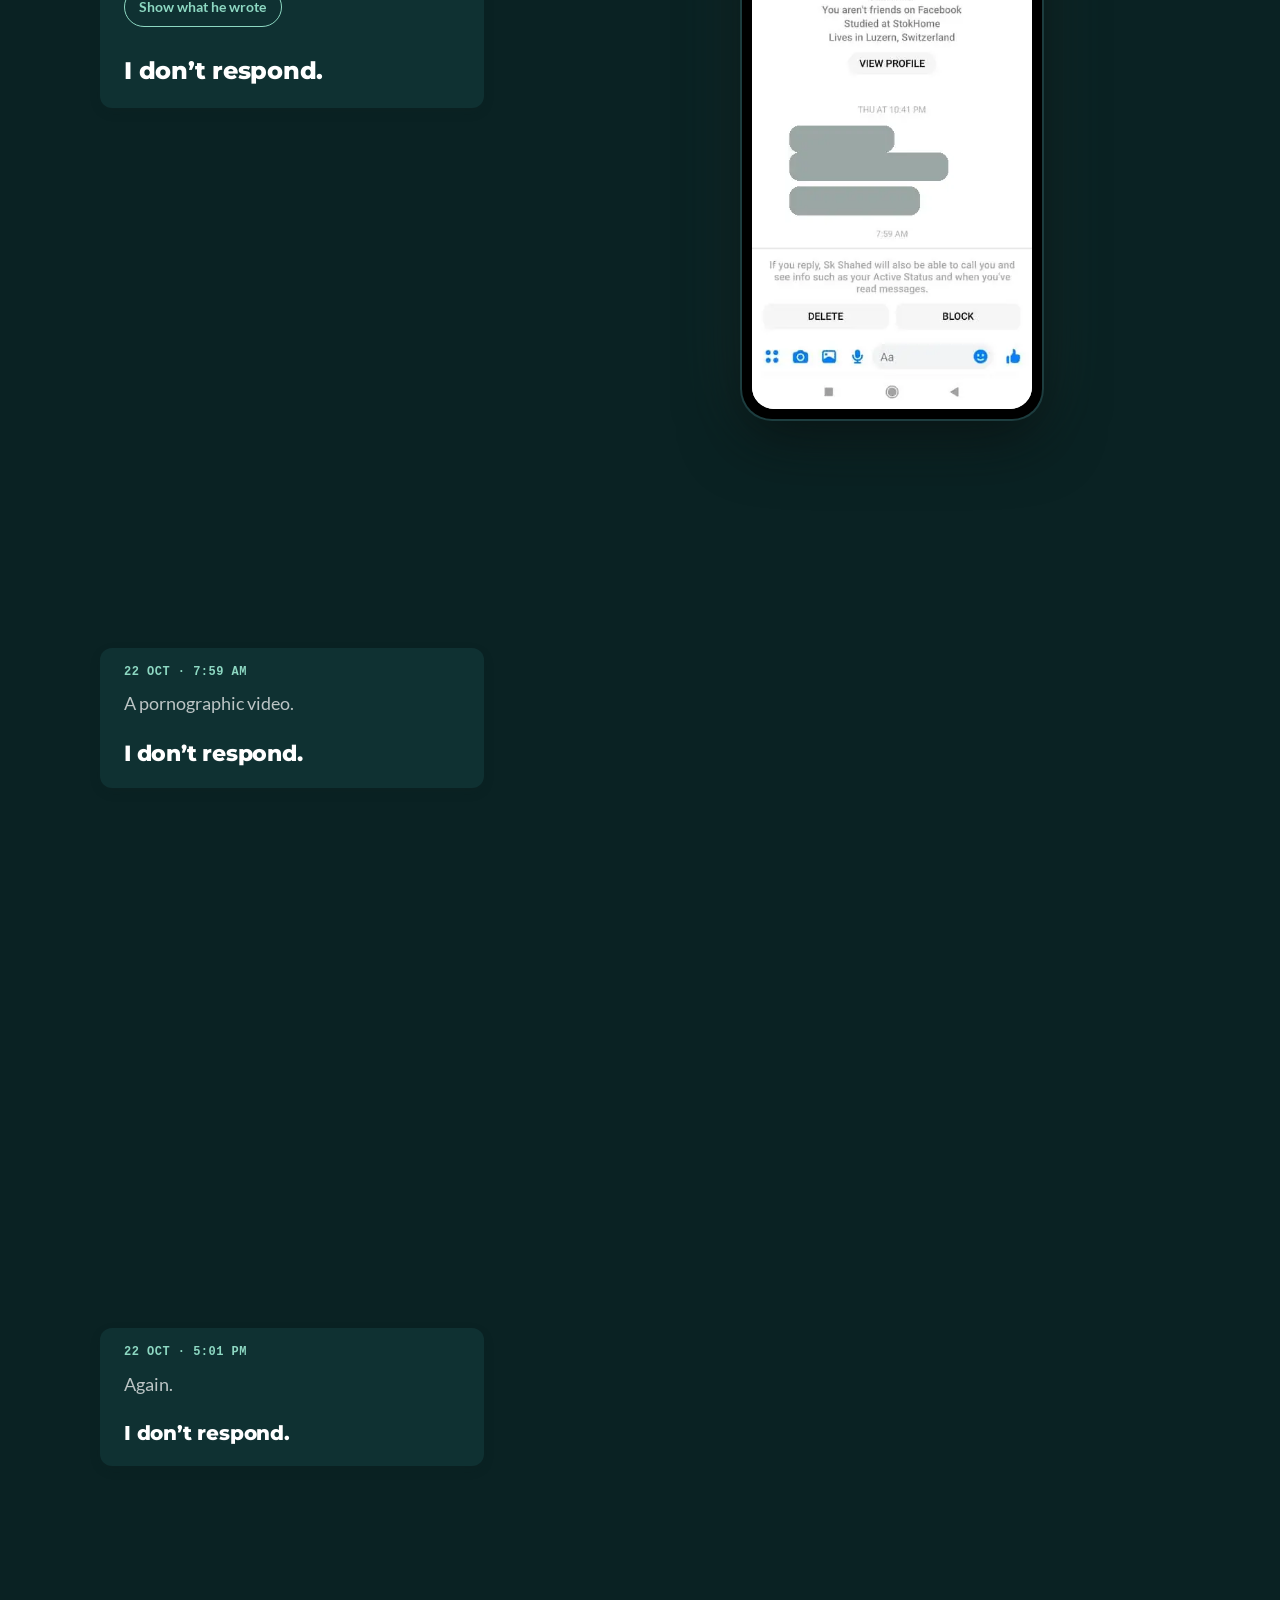
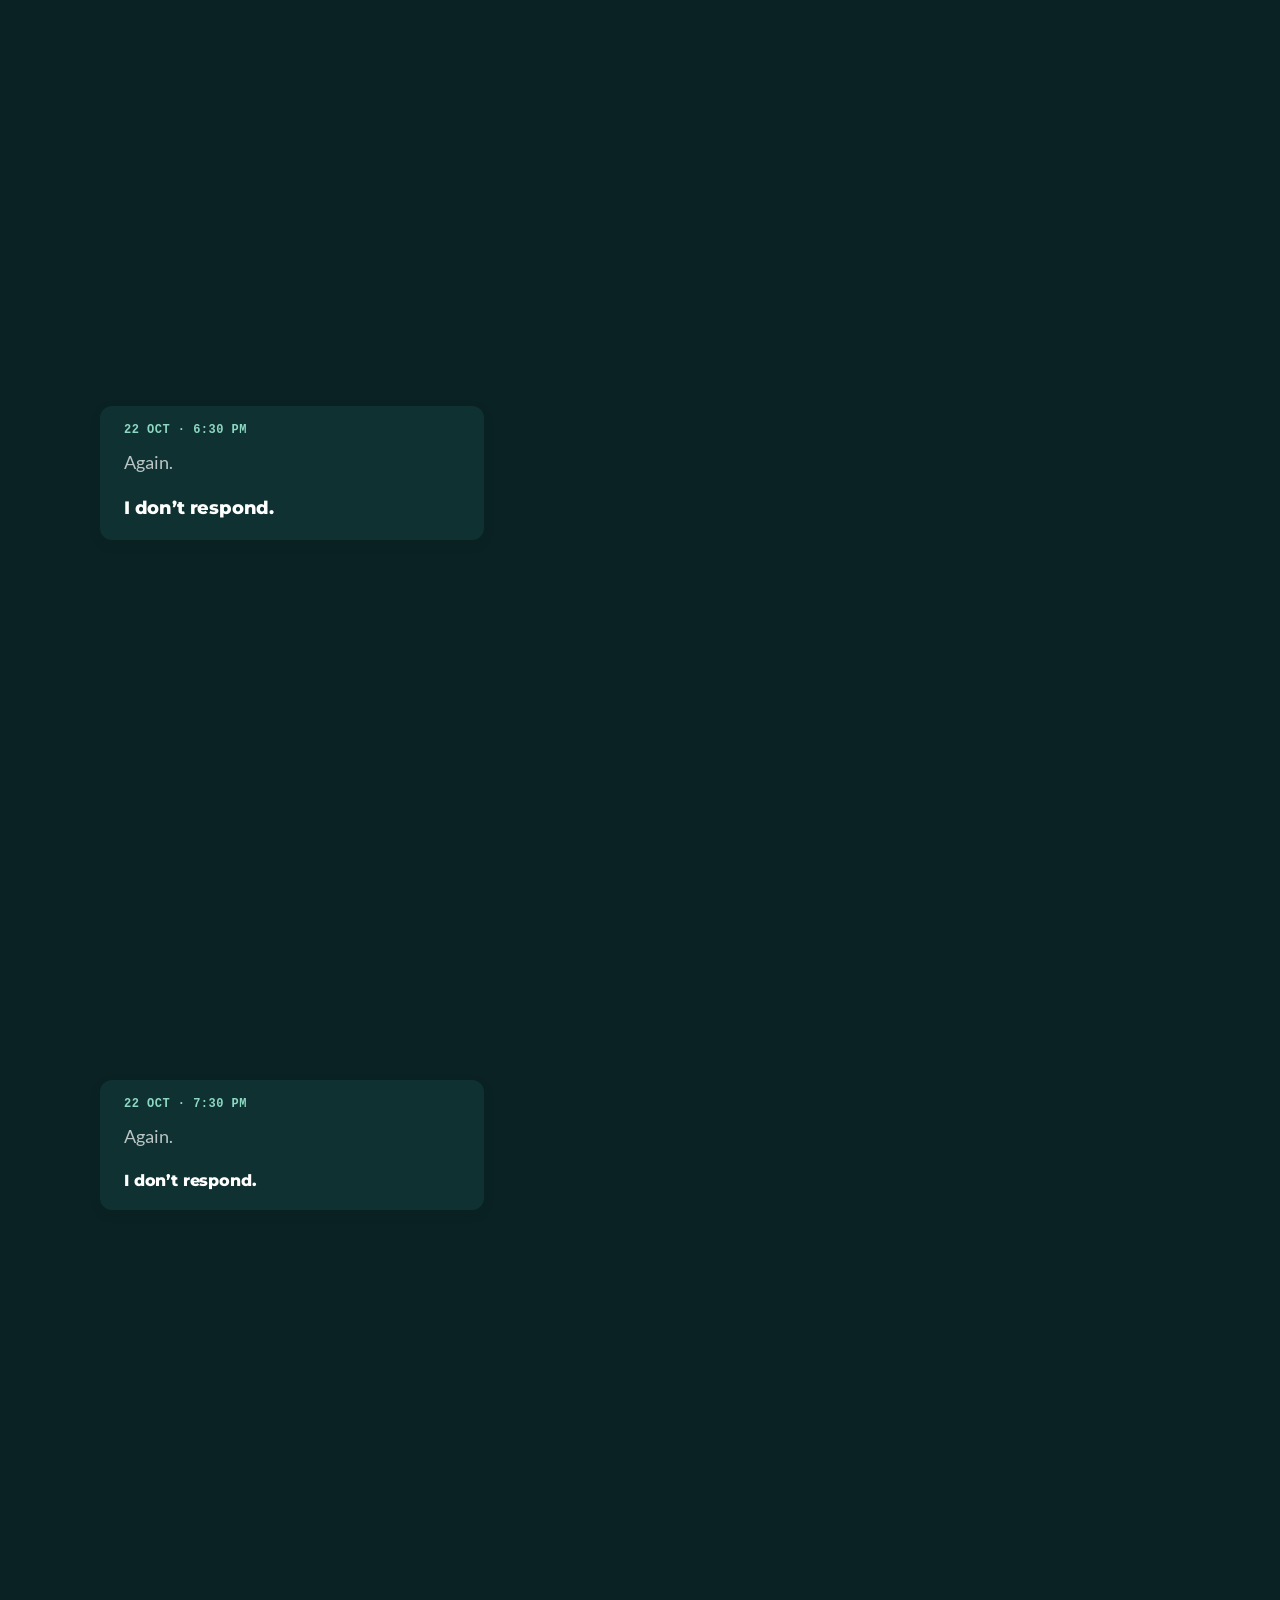
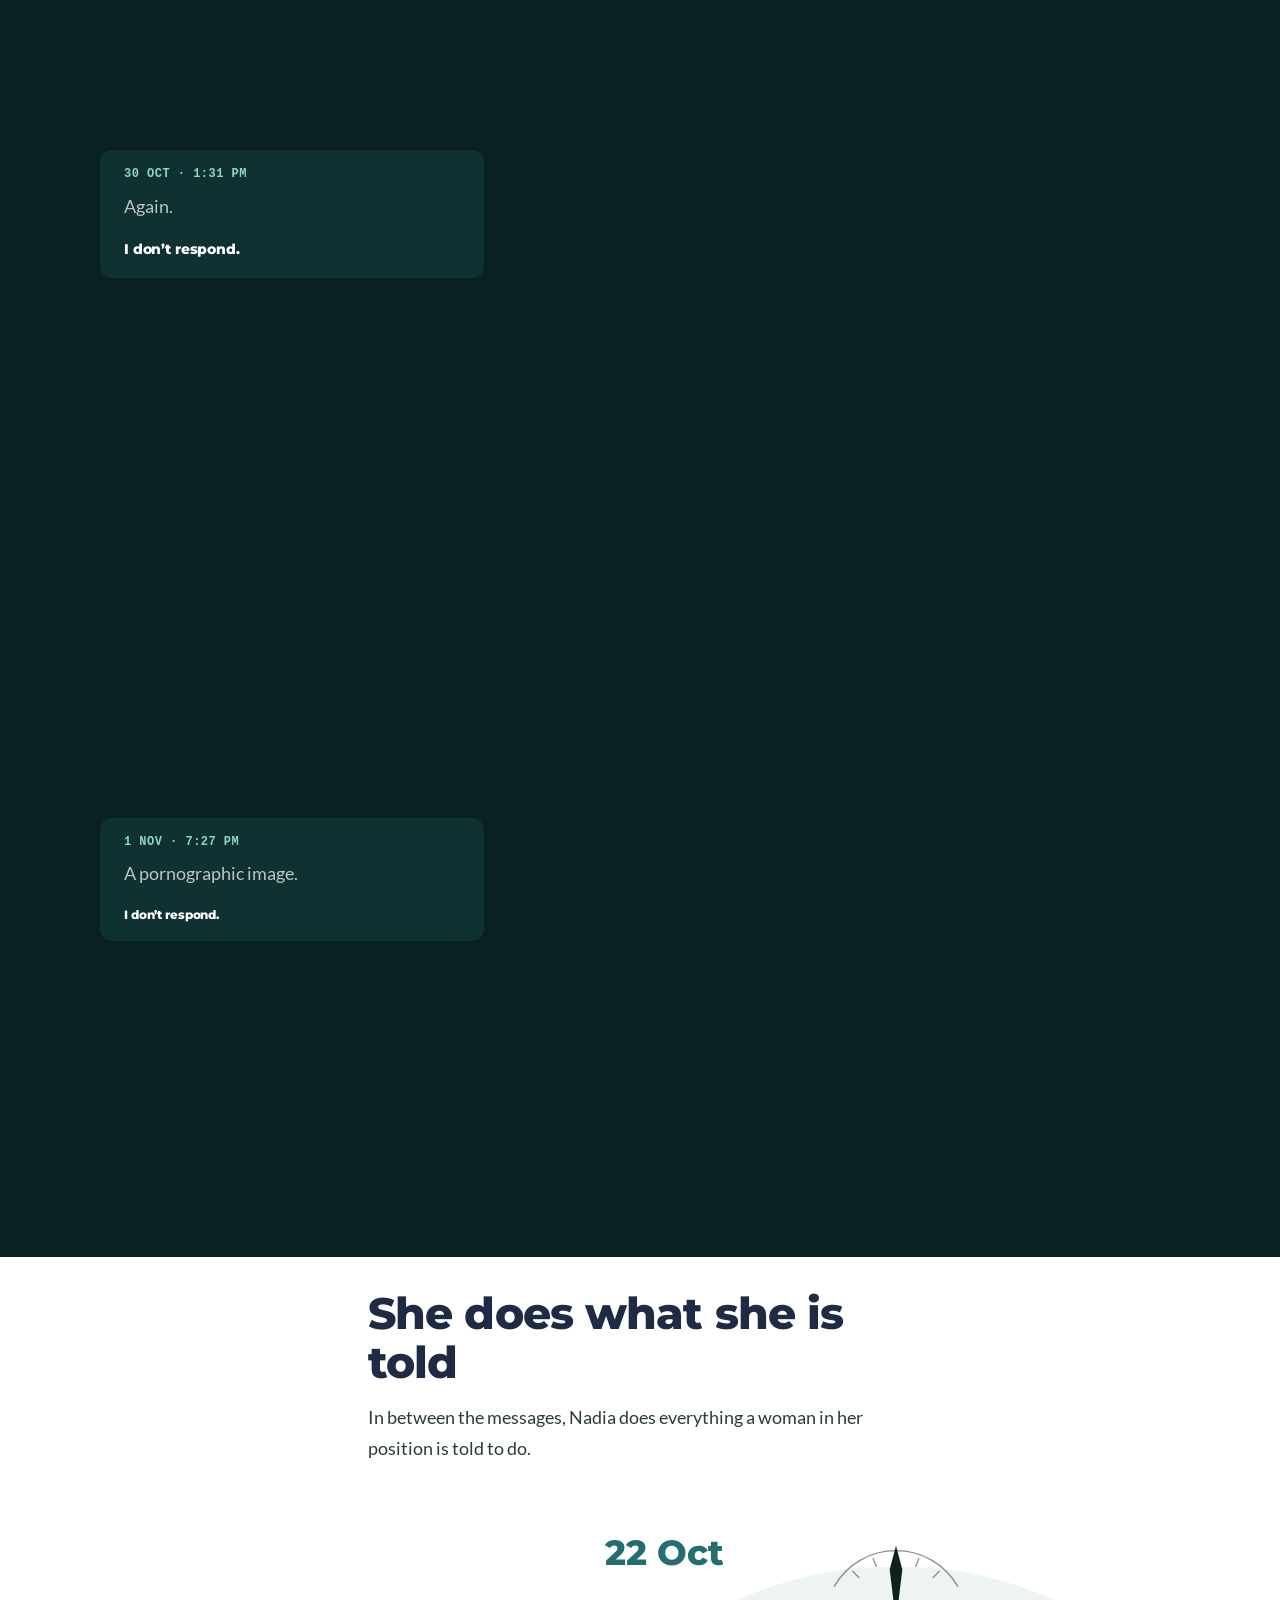
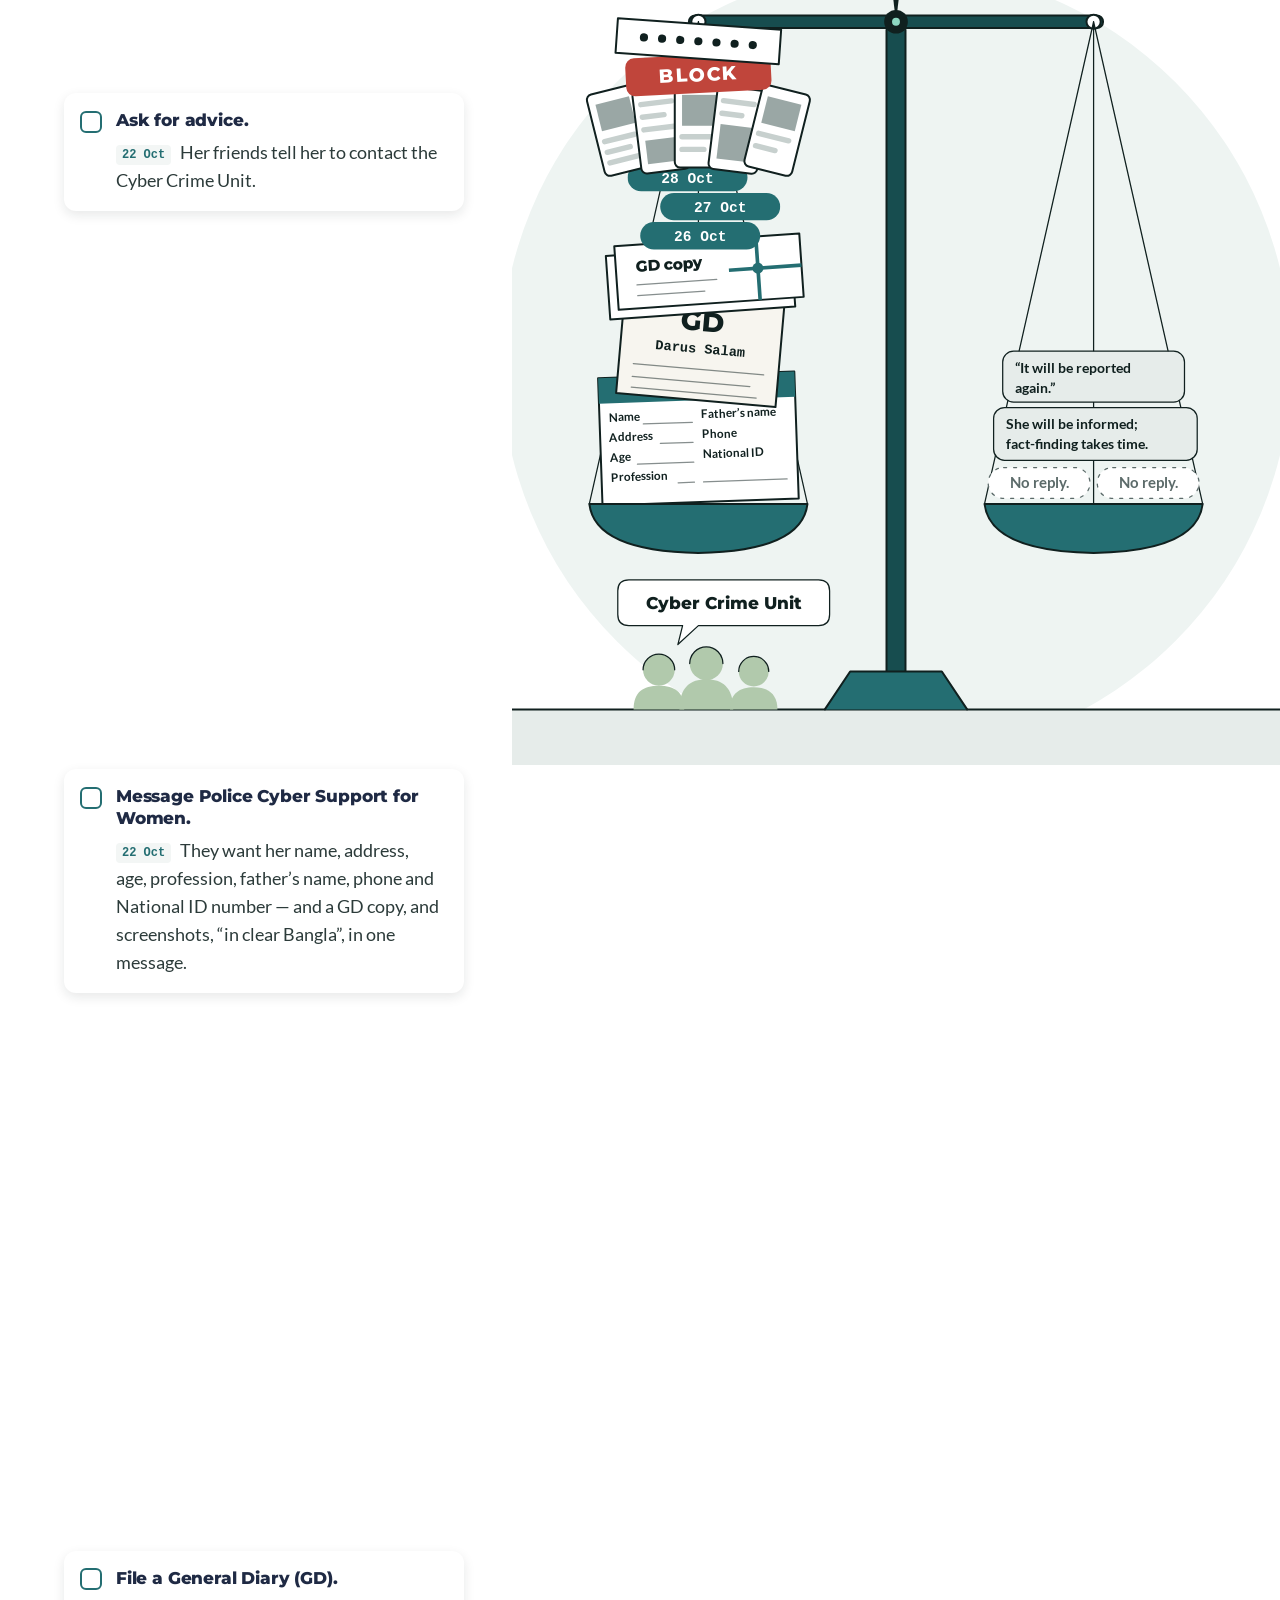
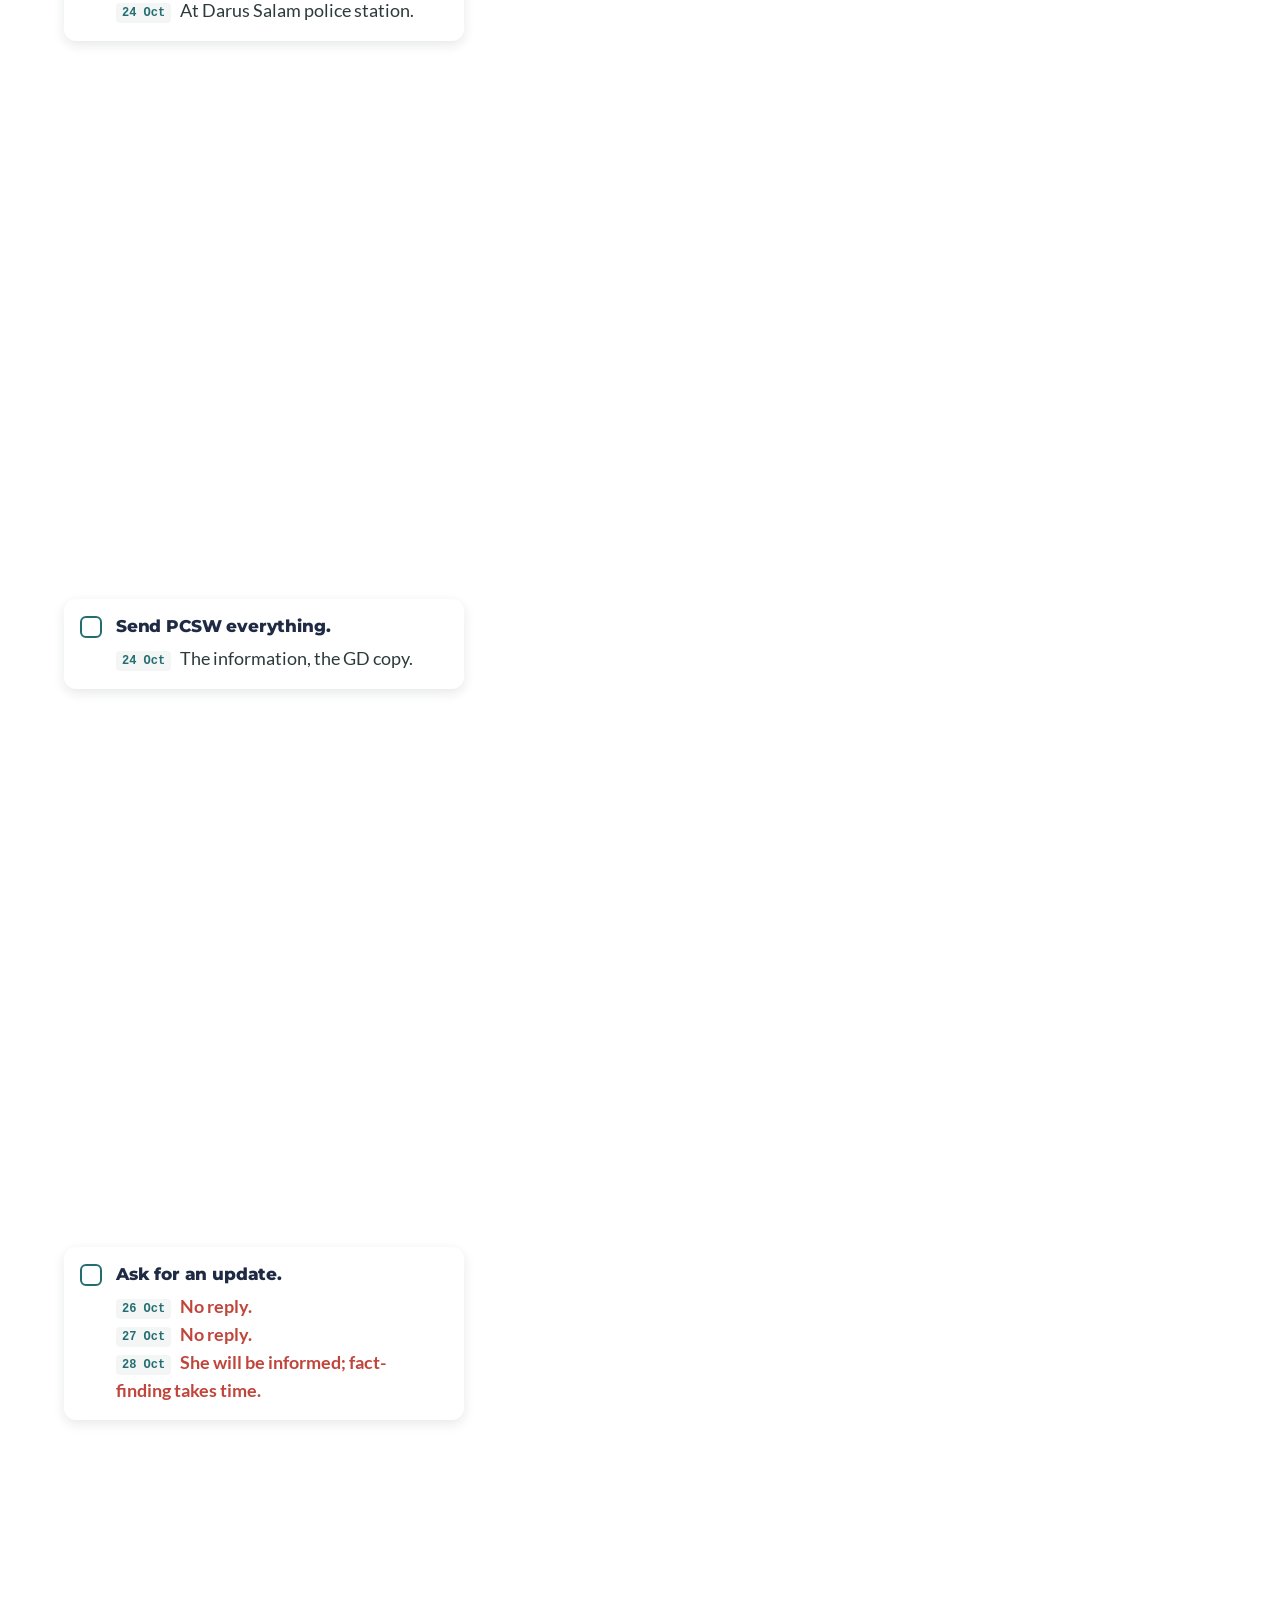
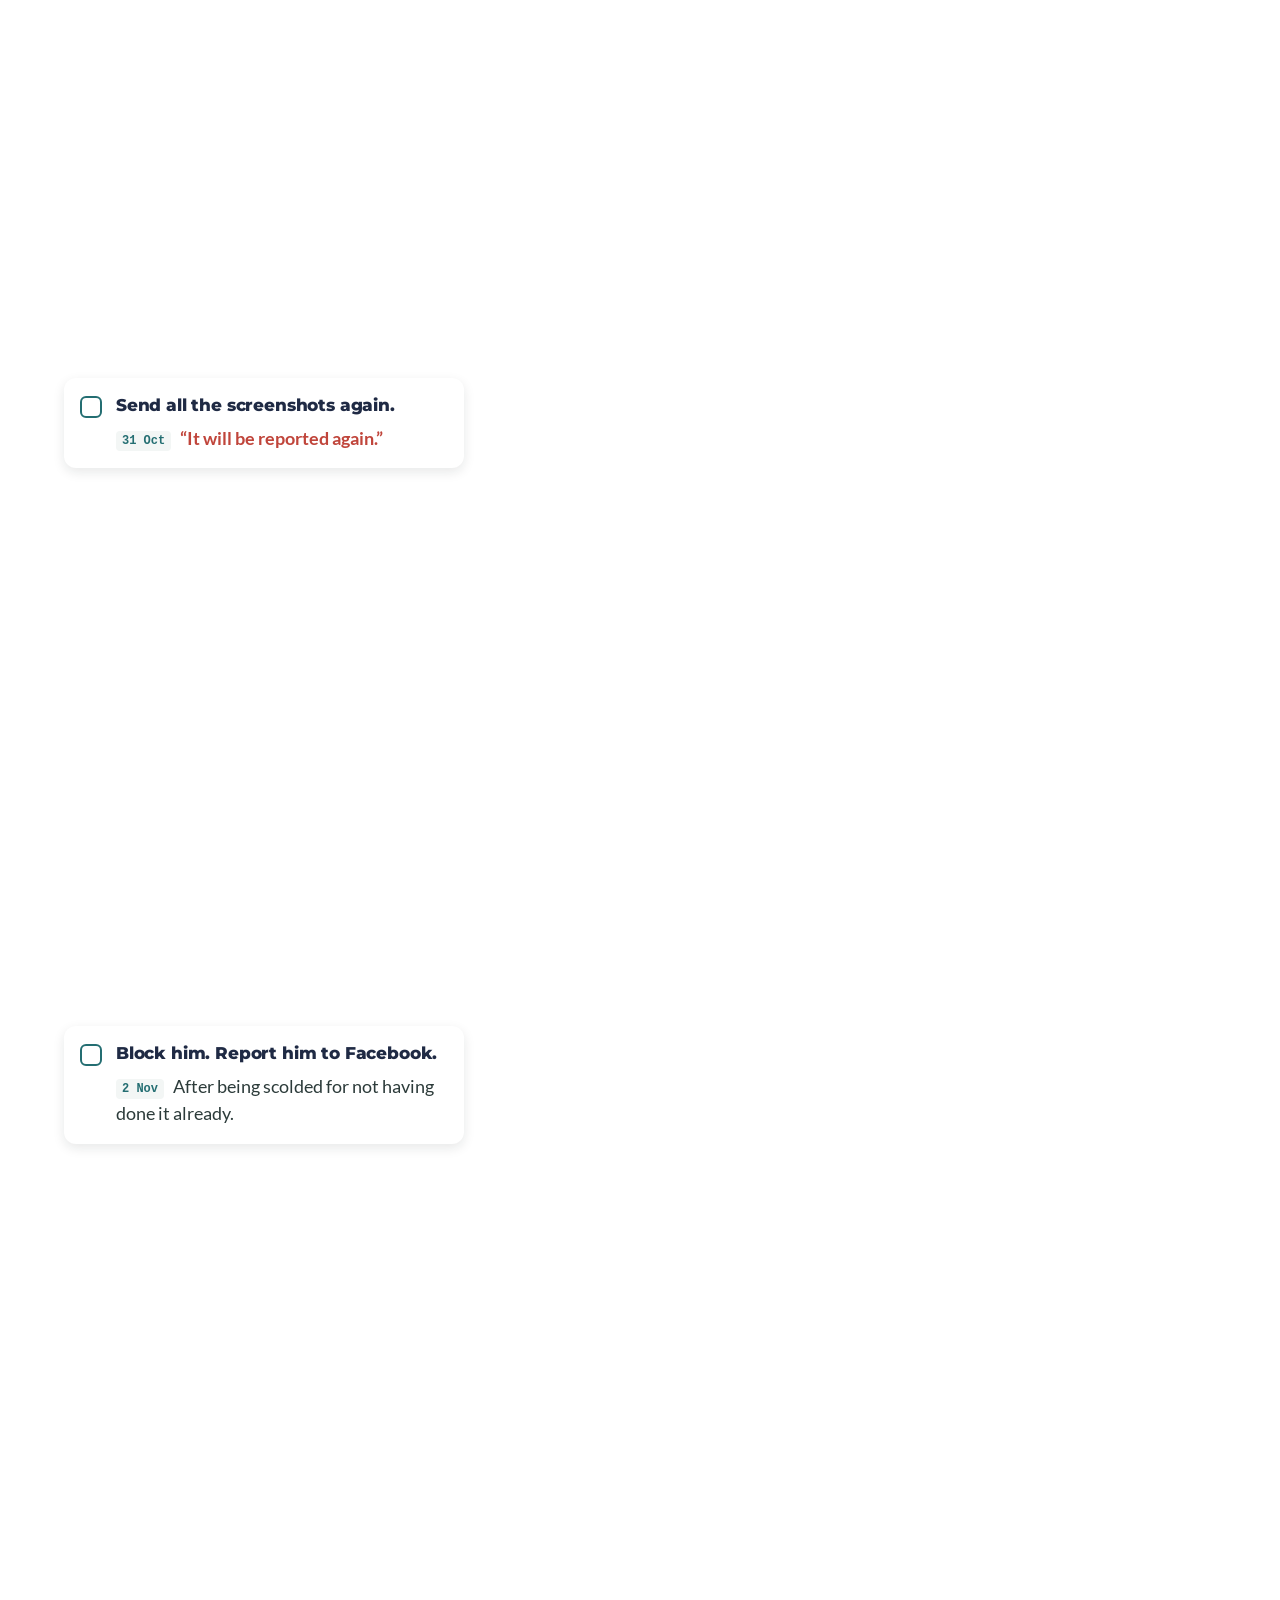
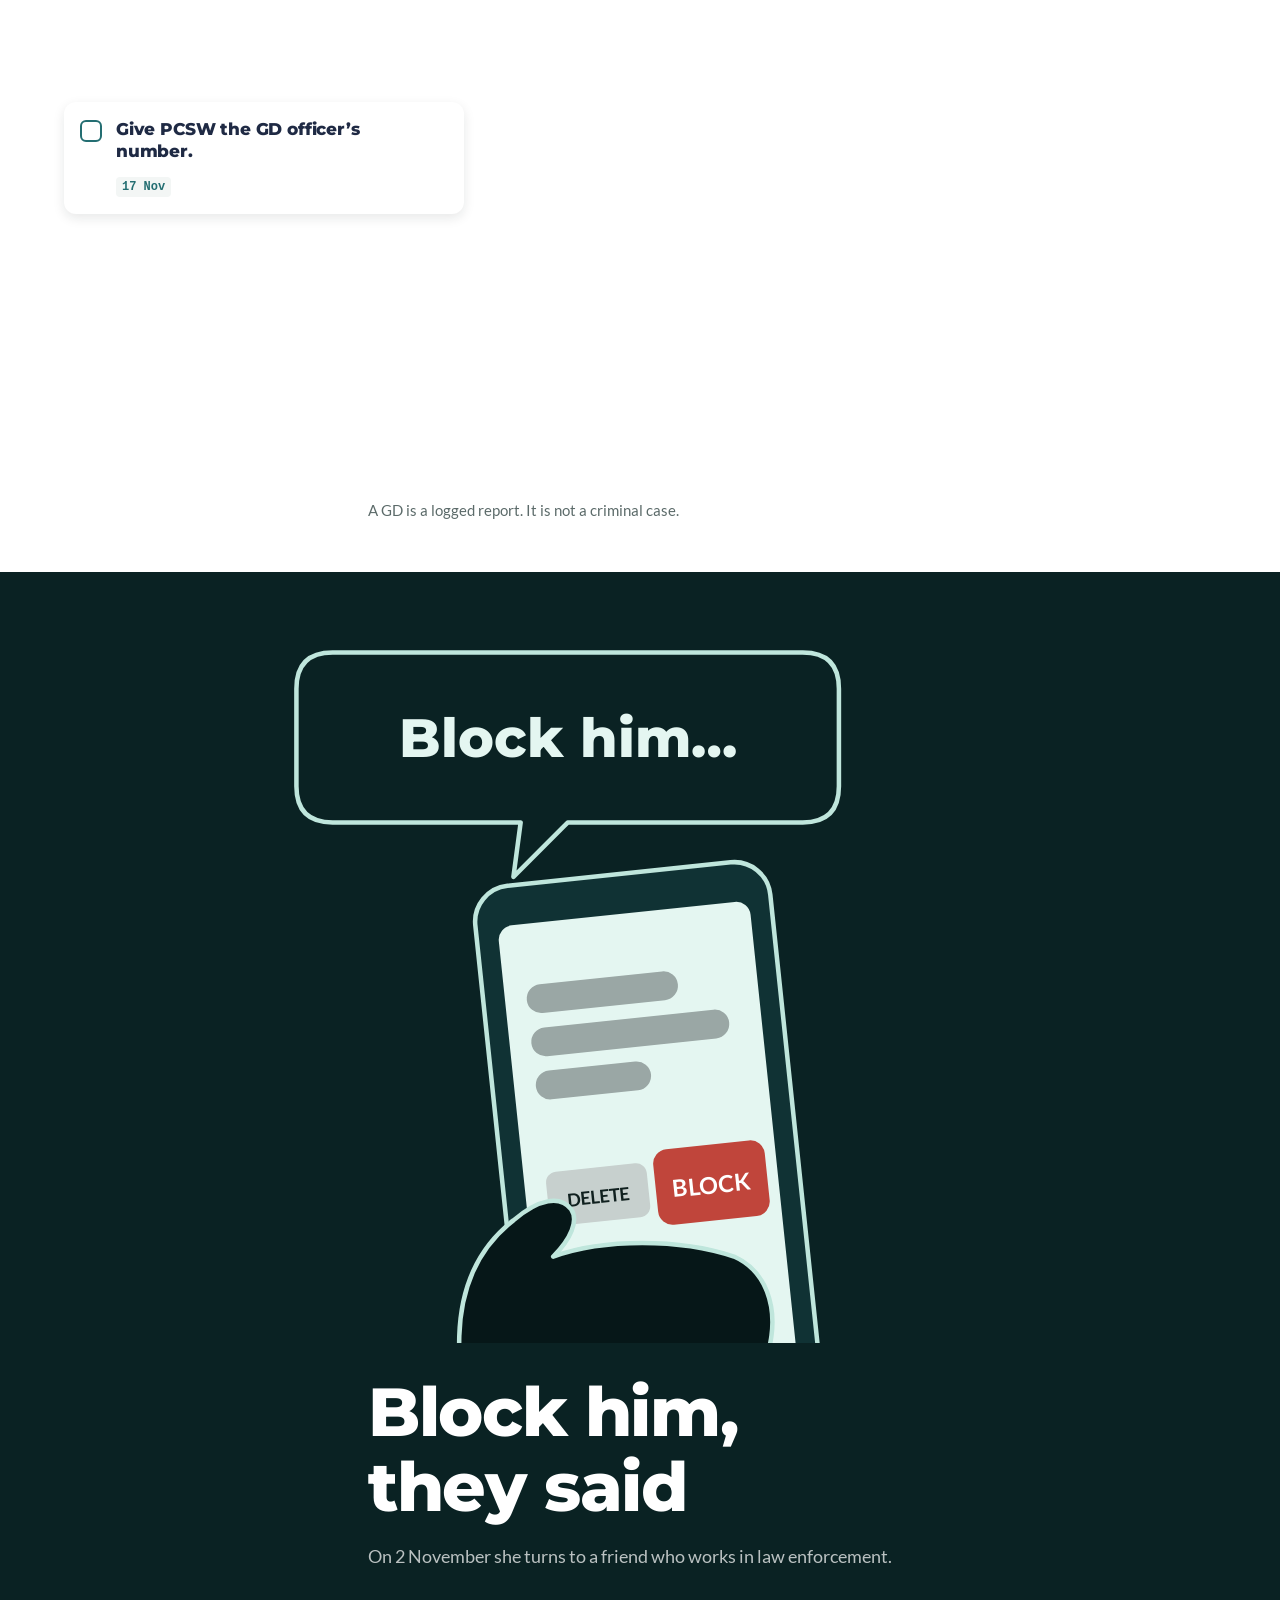
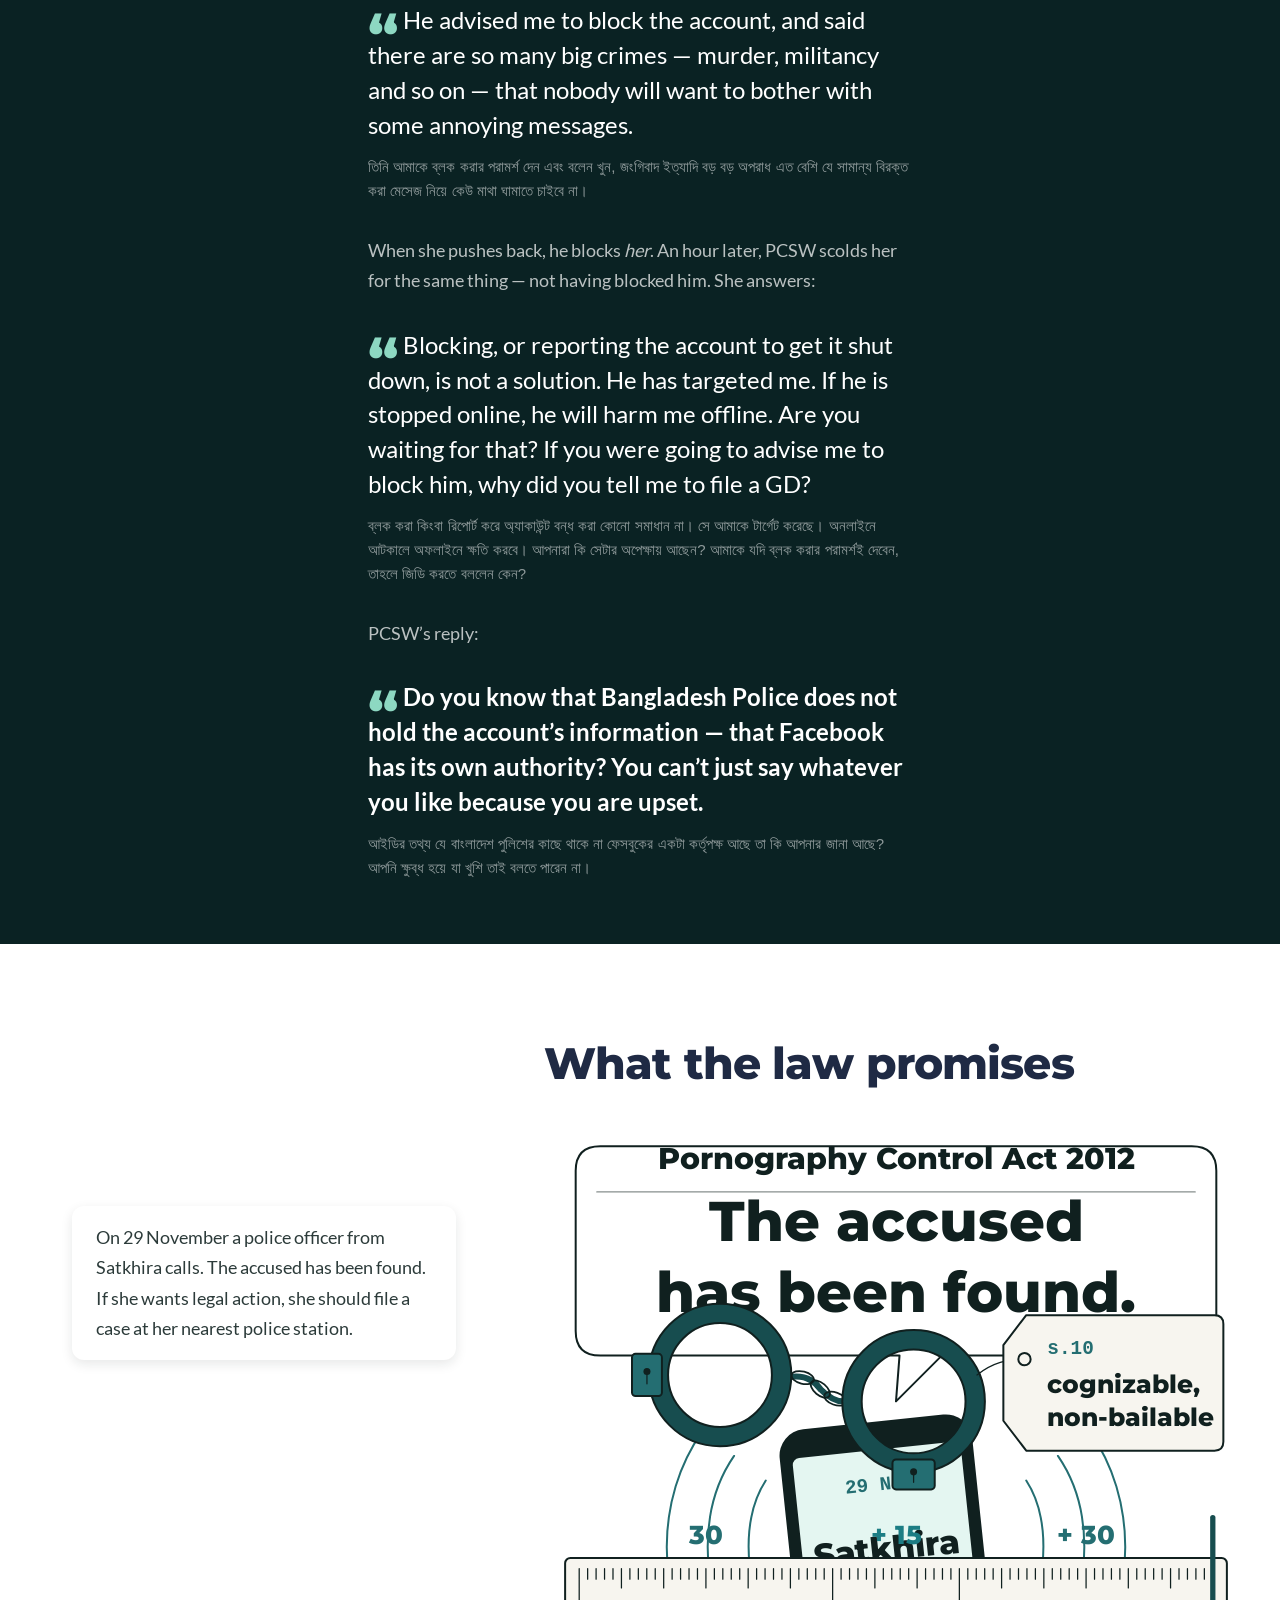
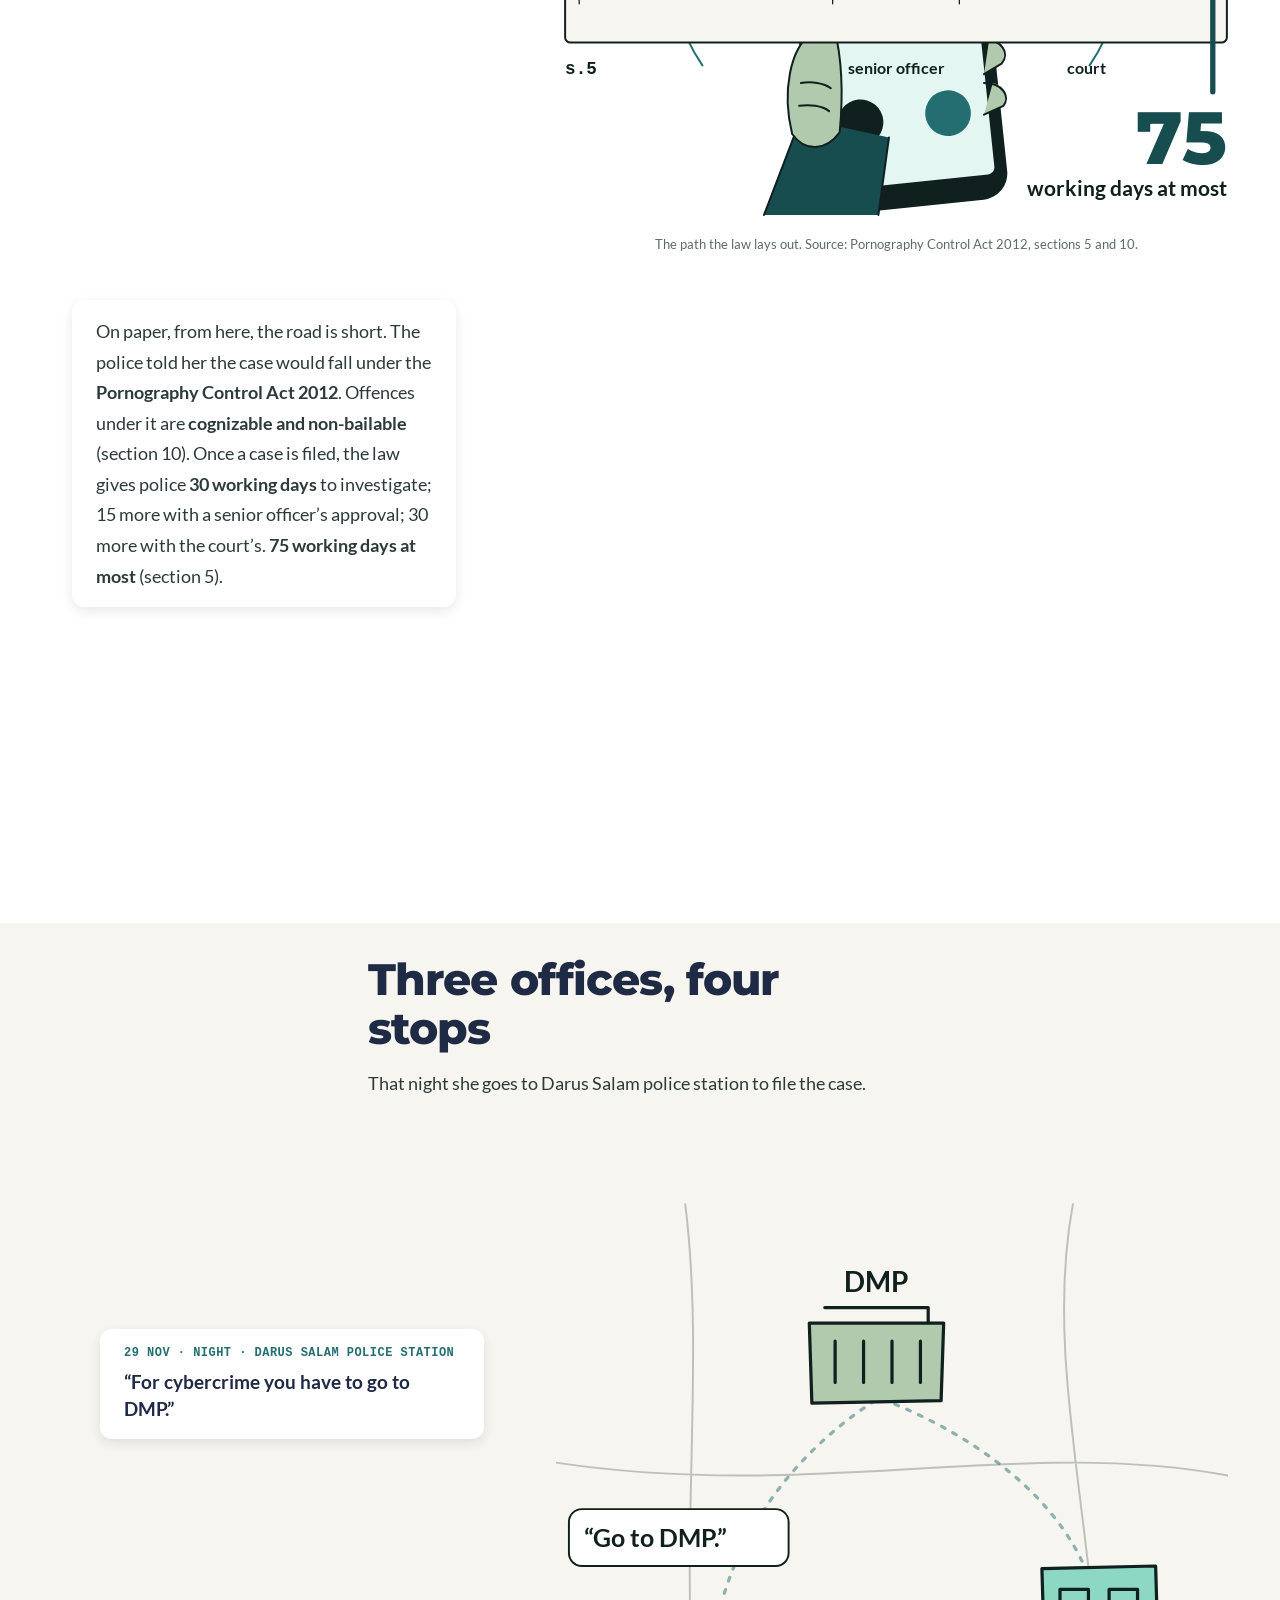
==== commit 8eac173b: "Add files via upload" ====
--- a/site/index.html
+++ b/site/index.html
@@ -1,940 +1,2196 @@
-<!doctype html>
-<html lang="en">
-<head>
-<meta charset="utf-8">
-<meta name="viewport" content="width=device-width, initial-scale=1">
-<title>She Did Everything Right · Tech Global Institute</title>
-<!-- @meta -->
-<meta name="description" content="She reported online sexual harassment the way Bangladeshi law says to. Five years, four police offices and two warrants for her later, she is still waiting.">
-<meta name="keywords" content="technology-facilitated gender-based violence, TFGBV, online sexual harassment, Bangladesh, Police Cyber Support for Women, Pornography Control Act 2012, cybercrime, access to justice, Tech Global Institute">
-<meta name="author" content="Mir Rownak">
-<meta name="publisher" content="Tech Global Institute">
-<meta name="robots" content="index,follow,max-image-preview:large,max-snippet:-1,max-video-preview:-1">
-<link rel="canonical" href="https://investigations.techglobalinstitute.com/tfgbv/">
-<meta name="theme-color" content="#0A2223">
-<meta property="og:type" content="article">
-<meta property="og:site_name" content="Tech Global Institute">
-<meta property="og:locale" content="en_US">
-<meta property="og:title" content="She Did Everything Right">
-<meta property="og:description" content="She reported online sexual harassment the way Bangladeshi law says to. Five years, four police offices and two warrants for her later, she is still waiting.">
-<meta property="og:url" content="https://investigations.techglobalinstitute.com/tfgbv/">
-<meta property="og:image" content="https://investigations.techglobalinstitute.com/tfgbv/assets/og-image.jpg">
-<meta property="og:image:secure_url" content="https://investigations.techglobalinstitute.com/tfgbv/assets/og-image.jpg">
-<meta property="og:image:type" content="image/jpeg">
-<meta property="og:image:width" content="1200">
-<meta property="og:image:height" content="630">
-<meta property="og:image:alt" content="Illustration: a woman seen from behind in a dark room at night, lit by the glow of her phone and a new message notification.">
-<meta property="article:published_time" content="2026-11-18T09:00:00+06:00">
-<meta property="article:modified_time" content="2026-11-19T09:00:00+06:00">
-<meta property="article:author" content="Mir Rownak">
-<meta property="article:publisher" content="https://www.facebook.com/profile.php?id=61565698961621">
-<meta property="article:section" content="Investigations">
-<meta property="article:tag" content="Technology-facilitated gender-based violence">
-<meta property="article:tag" content="Bangladesh">
-<meta property="article:tag" content="Access to justice">
-<meta name="twitter:card" content="summary_large_image">
-<meta name="twitter:site" content="@techglobalinst">
-<meta name="twitter:title" content="She Did Everything Right">
-<meta name="twitter:description" content="She reported online sexual harassment the way Bangladeshi law says to. Five years, four police offices and two warrants for her later, she is still waiting.">
-<meta name="twitter:image" content="https://investigations.techglobalinstitute.com/tfgbv/assets/og-image.jpg">
-<meta name="twitter:image:alt" content="Illustration: a woman seen from behind in a dark room at night, lit by the glow of her phone and a new message notification.">
-<link rel="icon" href="assets/logo/favicon.png" type="image/png">
-<link rel="apple-touch-icon" href="assets/logo/favicon.png">
-<script type="application/ld+json">{"@context": "https://schema.org", "@graph": [{"@type": "NewsArticle", "@id": "https://investigations.techglobalinstitute.com/tfgbv/#article", "headline": "She Did Everything Right", "alternativeHeadline": "One woman's five-year search for justice after reporting online sexual harassment in Bangladesh", "description": "She reported online sexual harassment the way Bangladeshi law says to. Five years, four police offices and two warrants for her later, she is still waiting.", "image": {"@type": "ImageObject", "url": "https://investigations.techglobalinstitute.com/tfgbv/assets/og-image.jpg", "width": 1200, "height": 630, "caption": "Illustration: a woman seen from behind in a dark room at night, lit by the glow of her phone and a new message notification."}, "datePublished": "2026-11-18T09:00:00+06:00", "dateModified": "2026-11-19T09:00:00+06:00", "inLanguage": "en", "mainEntityOfPage": {"@type": "WebPage", "@id": "https://investigations.techglobalinstitute.com/tfgbv/"}, "url": "https://investigations.techglobalinstitute.com/tfgbv/", "isAccessibleForFree": true, "author": {"@type": "Person", "name": "Mir Rownak"}, "publisher": {"@id": "https://techglobalinstitute.com/#organization"}, "keywords": ["technology-facilitated gender-based violence", "TFGBV", "online harassment", "Bangladesh", "Police Cyber Support for Women", "Pornography Control Act 2012", "access to justice"], "about": [{"@type": "Thing", "name": "Technology-facilitated gender-based violence"}, {"@type": "Place", "name": "Bangladesh"}, {"@type": "Thing", "name": "Access to justice"}]}, {"@type": "Organization", "@id": "https://techglobalinstitute.com/#organization", "name": "Tech Global Institute", "url": "https://techglobalinstitute.com", "logo": {"@type": "ImageObject", "url": "https://investigations.techglobalinstitute.com/tfgbv/assets/logo/tgi-logo-primary.png"}, "sameAs": ["https://www.facebook.com/profile.php?id=61565698961621", "https://www.instagram.com/techglobalinstitute.tgi", "https://x.com/techglobalinst", "https://www.linkedin.com/company/techglobal-institute/"]}]}</script>
-<!-- /meta -->
-<link rel="preload" href="assets/fonts/montserrat-800.woff2" as="font" type="font/woff2" crossorigin>
-<link rel="preload" href="assets/fonts/lato-400.woff2" as="font" type="font/woff2" crossorigin>
-<link rel="stylesheet" href="css/tokens.css">
-<link rel="stylesheet" href="css/story.css">
-<link rel="stylesheet" href="css/ch2-ch4.css">
-<link rel="stylesheet" href="css/ch6.css">
-<link rel="stylesheet" href="css/ch7-ch10.css">
-<script type="module" src="js/main.js"></script>
-</head>
-<body>
-<a class="skip" href="#ch1">Skip to the story</a>
-
-<div class="rail" aria-hidden="true">
-  <div class="rail__bar"><div class="rail__fill"></div><div class="rail__mark" title="Legal deadline for the investigation"></div></div>
-  <div class="rail__label"><span class="rail__n">0</span> <span class="rail__unit"><span class="rail__d">days</span><span class="rail__long"> since the first message</span></span></div>
-</div>
-
-<main>
-
-<!-- ============ 0 HERO ============ -->
-<header id="ch0" class="hero night" data-day="0">
-  <img class="hero__logo" src="assets/logo/tgi-logo-white.webp" width="360" height="103" alt="Tech Global Institute">
-  <figure class="hero__art il" id="IL-01"><!-- @svg il-01 --><svg viewBox="0 0 1200 900" preserveAspectRatio="xMaxYMid slice" role="img" aria-labelledby="il01t" xmlns="http://www.w3.org/2000/svg">
-<title id="il01t">Illustration: a woman, seen from behind, sits on the edge of her bed at night, lit by her phone. A clock reads 10:41 PM.</title>
-<defs>
-<radialGradient id="glow" cx="0.5" cy="0.5" r="0.5">
-<stop offset="0" stop-color="#8DD8C2" stop-opacity=".55"/>
-<stop offset=".45" stop-color="#1C7D84" stop-opacity=".18"/>
-<stop offset="1" stop-color="#0A2223" stop-opacity="0"/>
-</radialGradient>
-</defs>
-<rect width="1200" height="900" class="f-night"/>
-<!-- window with the city -->
-<g opacity=".55">
-<path class="f-night2" d="M178 118 L452 121 L449 470 L181 468 Z"/>
-<path class="s s-th" d="M178 118 L452 121 L449 470 L181 468 Z M315 120 L314 469 M180 292 L450 296"/>
-<g class="f-ocean" opacity=".7">
-<rect x="200" y="380" width="22" height="88"/><rect x="230" y="350" width="30" height="118"/><rect x="268" y="400" width="26" height="68"/>
-<rect x="330" y="360" width="34" height="108"/><rect x="372" y="390" width="20" height="78"/><rect x="398" y="330" width="40" height="138"/>
-</g>
-<g class="f-mint" opacity=".8">
-<rect x="236" y="362" width="4" height="5"/><rect x="246" y="380" width="4" height="5"/><rect x="340" y="372" width="4" height="5"/><rect x="352" y="398" width="4" height="5"/><rect x="408" y="344" width="4" height="5"/><rect x="420" y="366" width="4" height="5"/><rect x="408" y="390" width="4" height="5"/><rect x="206" y="396" width="4" height="5"/>
-</g>
-<circle cx="395" cy="175" r="18" fill="#E4F6F1" opacity=".55"/>
-</g>
-<!-- bed -->
-<path class="f-night2" d="M60 640 C240 616 620 612 1140 630 L1140 760 L60 770 Z"/>
-<path class="s s-th o-50" d="M60 640 C240 616 620 612 1140 630 M120 700 C400 690 800 688 1100 698"/>
-<!-- side table + clock -->
-<g transform="translate(110 0)">
-<path class="f-night2" d="M930 560 L1072 560 L1068 700 L934 702 Z"/>
-<path class="s s-th o-50" d="M930 560 L1072 560 L1068 700 L934 702 Z"/>
-<rect x="952" y="514" width="98" height="44" rx="6" fill="#061718" stroke="#246E72" stroke-width="2"/>
-<text x="1001" y="543" text-anchor="middle" class="t-m" fill="#8DD8C2" style="font-size:19px;fill:#8DD8C2">10:41</text>
-</g>
-<!-- glow behind her -->
-<ellipse cx="950" cy="430" rx="330" ry="300" fill="url(#glow)"/>
-<!-- her, from behind -->
-<g transform="translate(260 0)">
-<path class="f-night" d="M528 640 C520 560 548 470 600 436 C616 426 626 418 630 400 L648 398 C652 418 662 426 680 436 C732 466 760 560 752 640 Z"/>
-<path class="f-night" d="M640 404 C606 404 590 376 592 344 C594 306 616 284 642 284 C670 284 690 308 690 344 C690 378 672 404 640 404 Z"/>
-<path class="f-night" d="M620 292 C618 266 634 252 648 254 C664 256 670 272 664 290 Z"/>
-<!-- rim light where the phone lights her -->
-<path class="s s-mint" opacity=".85" d="M676 300 C690 316 694 350 684 380 M690 440 C730 466 752 540 752 620"/>
-<path class="s s-mint o-25" d="M600 300 C590 330 592 370 604 392 M590 446 C552 480 532 552 530 620"/>
-</g>
-<!-- phone, held up to her right -->
-<g transform="translate(260 0) rotate(-8 742 410)">
-<rect x="718" y="368" width="48" height="88" rx="8" class="f-screen"/>
-<rect x="718" y="368" width="48" height="88" rx="8" class="s s-th" stroke="#BFE6DC"/>
-<rect x="725" y="384" width="26" height="8" rx="4" fill="#9AA7A5"/><rect x="725" y="398" width="34" height="8" rx="4" fill="#9AA7A5"/><rect x="725" y="412" width="20" height="8" rx="4" fill="#9AA7A5"/>
-<g class="badge"><circle cx="766" cy="368" r="13" class="f-alarm"/><text x="766" y="373" text-anchor="middle" style="font:800 14px var(--font-display);fill:#fff" class="badge__n">1</text></g>
-</g>
-<!-- fingers around phone -->
-<path transform="translate(260 0)" class="s s-mint o-50" d="M712 448 C708 440 712 430 720 432"/>
-</svg><!-- /svg il-01 --></figure>
-  <div class="hero__text">
-    <h1>She Did Everything Right</h1>
-    <p class="dek">In 2021 a stranger flooded <span data-cfg="survivor">Nadia</span>&rsquo;s inbox with pornography. She reported it the way the law says to. Five years, four police offices and two arrest warrants later &mdash; warrants for <em>her</em> &mdash; she is still waiting.</p>
-    <p class="byline">Tech Global Institute</p>
-  </div>
-</header>
-
-<aside class="cw" role="note">
-  <p><strong>Content note.</strong> This story describes sexual harassment. Explicit images are blurred; offensive words are hidden unless you choose to reveal them. Her name has been changed.</p>
-</aside>
-
-<!-- ============ 1 MESSAGES ============ -->
-<section id="ch1" class="chapter night" data-day="0" data-day-end="11">
-  <div class="prose" data-draft>
-    <h2 class="ch-title"><span class="ch-time">10:41 PM</span> The first message</h2>
-    <p>On the night of 21 October 2021, a Facebook account called <strong data-cfg="accused">Sk Shahed</strong> starts sending <span data-cfg="survivor">Nadia</span> messages. The profile photo is a film star&rsquo;s. The profile says he lives in Lucerne, Switzerland.</p>
-  </div>
-
-  <div class="scene" data-scene="messages">
-    <div class="scene__sticky">
-      <div class="phone">
-        <div class="phone__screen">
-          <img class="phone__img is-on" data-shot="0" src="assets/evidence/msg-2.webp" width="405" height="878" alt="Messenger screenshot, the first night: the account's profile card (photo removed), then three obscene messages, hidden." loading="lazy" decoding="async">
-          <img class="phone__img" data-shot="1" src="assets/evidence/msg-3.webp" width="405" height="878" alt="Messenger screenshot, 22 October: a forwarded pornographic video, blurred, and obscene messages at 5:01 and 6:30 PM, hidden." loading="lazy" decoding="async">
-          <img class="phone__img" data-shot="2" src="assets/evidence/msg-4.webp" width="405" height="878" alt="Messenger screenshot, 22 and 30 October: more obscene messages, hidden." loading="lazy" decoding="async">
-          <img class="phone__img" data-shot="3" src="assets/evidence/msg-1.webp" width="405" height="878" alt="Messenger screenshot (evening): an obscene cartoon image, blurred, followed by a long sexually explicit proposition, hidden." loading="lazy" decoding="async">
-        </div>
-      </div>
-    </div>
-    <div class="scene__steps">
-      <div class="step" data-step="0" data-shot="0">
-        <p class="stamp">21 Oct 2021 &middot; 10:41 PM</p>
-        <p>Obscene, offensive messages about her body.</p>
-        <button class="reveal" type="button" aria-expanded="false" aria-controls="r1">Show what he wrote</button>
-        <p id="r1" class="reveal__text" hidden>&ldquo;Tomar vuda kalo.&rdquo; &ldquo;Sudhu kalo na onek gondho.&rdquo; &ldquo;So I don&rsquo;t fuck you..ok&rdquo; <span class="gloss">(Romanised Bangla: crude remarks about her genitals.)</span></p>
-        <p class="no-reply" style="--i:0">I don&rsquo;t respond.</p>
-      </div>
-      <div class="step" data-step="1" data-shot="1">
-        <p class="stamp">22 Oct &middot; 7:59 AM</p>
-        <p>A pornographic video.</p>
-        <p class="no-reply" style="--i:1">I don&rsquo;t respond.</p>
-      </div>
-      <div class="step" data-step="2" data-shot="1">
-        <p class="stamp">22 Oct &middot; 5:01 PM</p>
-        <p>Again.</p>
-        <p class="no-reply" style="--i:2">I don&rsquo;t respond.</p>
-      </div>
-      <div class="step" data-step="3" data-shot="2">
-        <p class="stamp">22 Oct &middot; 6:30 PM</p>
-        <p>Again.</p>
-        <p class="no-reply" style="--i:3">I don&rsquo;t respond.</p>
-      </div>
-      <div class="step" data-step="4" data-shot="2">
-        <p class="stamp">22 Oct &middot; 7:30 PM</p>
-        <p>Again.</p>
-        <p class="no-reply" style="--i:4">I don&rsquo;t respond.</p>
-      </div>
-      <div class="step" data-step="5" data-shot="2">
-        <p class="stamp">30 Oct &middot; 1:31 PM</p>
-        <p>Again.</p>
-        <p class="no-reply" style="--i:5">I don&rsquo;t respond.</p>
-      </div>
-      <div class="step" data-step="6" data-shot="3">
-        <p class="stamp">1 Nov &middot; 7:27 PM</p>
-        <p>A pornographic image.</p>
-        <p class="no-reply" style="--i:6">I don&rsquo;t respond.</p>
-      </div>
-    </div>
-  </div>
-</section>
-
-<!-- ============ 2 CHECKLIST ============ -->
-<section id="ch2" class="chapter" data-day="11" data-day-end="27">
-  <div class="prose" data-draft>
-    <h2 class="ch-title">She does what she is told</h2>
-    <p>In between the messages, <span data-cfg="survivor">Nadia</span> does everything a woman in her position is told to do.</p>
-  </div>
-  <div class="scene scene--art" data-scene="checklist">
-    <div class="scene__sticky">
-      <figure class="il stage__art" id="IL-03"><!-- @svg il-03 --><svg viewBox="0 0 760 1040" role="img" aria-labelledby="il03t" xmlns="http://www.w3.org/2000/svg">
-<title id="il03t">Illustration: a giant pair of scales. On one pan, everything she was told to hand over piles up to the hook: the form with her name, address, age, profession, father's name, phone and National ID; the GD from Darus Salam; the GD copy; her requests for updates; the screenshots, again; the Block button; the GD officer's number. The beam tips further with every item. The other pan holds only replies that weigh nothing: No reply. No reply. She will be informed. It will be reported again.</title>
-<!-- room -->
-<circle cx="380" cy="560" r="500" fill="#EEF4F2"/>
-<rect x="-1400" y="1000" width="3560" height="700" class="f-gray"/>
-<path class="s" d="M-1400 1000 H2160"/>
-<!-- date, top left -->
-<text x="12" y="58" class="il03-date" style="font:800 44px var(--font-display);fill:#246E72">17 Nov</text>
-<!-- dial -->
-<path class="s s-th o-50" d="M302 85 A90 90 0 0 1 458 85 M325 66 L333 74 M351 50 L355 60 M380 40 V52 M409 50 L405 60 M435 66 L427 74"/>
-<!-- stand -->
-<rect x="368" y="130" width="24" height="830" class="f-deep"/><path class="s" d="M368 140 V960 M392 140 V960"/>
-<path class="f-teal" d="M290 1000 L322 952 H438 L470 1000 Z"/><path class="s" d="M290 1000 L322 952 H438 L470 1000"/>
-<!-- friends' advice (step 0) -->
-<g class="il03-friends">
-<path class="f-white" d="M42 836 H282 Q296 836 296 850 V880 Q296 894 282 894 H130 L104 918 L110 894 H42 Q28 894 28 880 V850 Q28 836 42 836 Z"/>
-<path class="s s-th" d="M42 836 H282 Q296 836 296 850 V880 Q296 894 282 894 H130 L104 918 L110 894 H42 Q28 894 28 880 V850 Q28 836 42 836 Z"/>
-<text x="162" y="873" text-anchor="middle" class="t" style="font:800 21px var(--font-display)">Cyber Crime Unit</text>
-<g class="f-sage"><circle cx="80" cy="950" r="20"/><path d="M48 1000 C48 978 60 970 80 970 C100 970 112 978 112 1000 Z"/><circle cx="140" cy="942" r="21"/><path d="M106 1000 C106 972 120 962 140 962 C160 962 174 972 174 1000 Z"/><circle cx="200" cy="952" r="19"/><path d="M170 1000 C170 980 182 972 200 972 C218 972 230 980 230 1000 Z"/></g>
-<path class="s s-th" d="M60 950 A20 20 0 0 1 100 950 M119 942 A21 21 0 0 1 161 942 M181 952 A19 19 0 0 1 219 952"/>
-</g>
-<!-- the beam (rotates) -->
-<g class="il03-beam">
-<path class="f-ink" d="M380 130 L372 64 L380 34 L388 64 Z"/>
-<rect x="118" y="122" width="524" height="16" rx="8" class="f-deep"/><rect x="118" y="122" width="524" height="16" rx="8" class="s"/>
-<circle cx="130" cy="130" r="9" class="f-white"/><circle cx="130" cy="130" r="9" class="s"/>
-<circle cx="630" cy="130" r="9" class="f-white"/><circle cx="630" cy="130" r="9" class="s"/>
-</g>
-<circle cx="380" cy="130" r="15" class="f-ink"/><circle cx="380" cy="130" r="5" class="f-mint"/>
-<!-- HER PAN: everything she is told to hand over -->
-<g class="il03-pan il03-pan--l">
-<path class="s s-th" d="M130 130 L-8 740 M130 130 L268 740 M130 130 V740"/>
-<g transform="translate(130 740) scale(1.15) translate(-130 -740)">
-<!-- 1: the form: name, address, age, profession, father's name, phone, National ID -->
-<g class="c" data-k="1"><g transform="rotate(-2 130 668)">
-<rect x="22" y="598" width="216" height="140" class="f-white"/><rect x="22" y="598" width="216" height="140" class="s"/>
-<rect x="22" y="598" width="216" height="28" class="f-teal"/>
-<text x="130" y="618" text-anchor="middle" style="font:800 15px var(--font-display);fill:#fff;letter-spacing:.06em">PCSW</text>
-<g class="t" style="font-size:13px"><text x="32" y="646">Name</text><text x="32" y="668">Address</text><text x="32" y="690">Age</text><text x="32" y="712">Profession</text>
-<text x="134" y="646">Father&#8217;s name</text><text x="134" y="668">Phone</text><text x="134" y="690">National ID</text></g>
-<path class="s s-th o-50" d="M70 650 H124 M88 672 H124 M62 694 H124 M106 716 H124 M134 716 H226"/>
-</g></g>
-<!-- 2: the GD, Darus Salam -->
-<g class="c" data-k="2"><g transform="translate(0 18) rotate(5 132 552)">
-<rect x="44" y="494" width="176" height="114" class="f-paper"/><rect x="44" y="494" width="176" height="114" class="s"/>
-<text x="132" y="532" text-anchor="middle" class="t" style="font:800 30px var(--font-display)">GD</text>
-<text x="132" y="556" text-anchor="middle" class="t-m" style="font-size:15px">Darus Salam</text>
-<path class="s s-th o-50" d="M60 574 H204 M60 588 H190 M60 600 H198"/>
-</g></g>
-<!-- 3: send PCSW everything: the information, the GD copy -->
-<g class="c" data-k="3"><g transform="translate(0 28) rotate(-4 134 462)">
-<rect x="30" y="432" width="204" height="70" class="f-white"/><rect x="30" y="432" width="204" height="70" class="s"/>
-<rect x="40" y="422" width="204" height="70" class="f-white"/><rect x="40" y="422" width="204" height="70" class="s"/>
-<text x="62" y="452" class="t" style="font:800 17px var(--font-display)">GD copy</text>
-<path class="s s-th o-50" d="M62 466 H150 M62 478 H136"/>
-<path d="M196 422 V492 M164 457 H244" stroke="#246E72" stroke-width="4" fill="none"/>
-<circle cx="196" cy="457" r="6" class="f-teal"/>
-</g></g>
-<!-- 4: ask for an update, 26 / 27 / 28 Oct -->
-<g class="c" data-k="4"><g transform="translate(0 38)">
-<rect x="66" y="392" width="132" height="30" rx="15" class="f-teal"/><text x="132" y="413" text-anchor="middle" style="font:700 16px var(--font-mono);fill:#fff">26 Oct</text>
-<rect x="88" y="360" width="132" height="30" rx="15" class="f-teal"/><text x="154" y="381" text-anchor="middle" style="font:700 16px var(--font-mono);fill:#fff">27 Oct</text>
-<rect x="52" y="328" width="132" height="30" rx="15" class="f-teal"/><text x="118" y="349" text-anchor="middle" style="font:700 16px var(--font-mono);fill:#fff">28 Oct</text>
-</g></g>
-<!-- 5: all the screenshots, again -->
-<g class="c" data-k="5"><g transform="translate(0 52)">
-<g transform="rotate(-14 54 324)"><rect x="28" y="230" width="54" height="92" rx="6" class="f-white"/><rect x="28" y="230" width="54" height="92" rx="6" class="s"/><rect x="36" y="242" width="38" height="30" fill="#9AA7A5"/><path d="M36 284 H70 M36 296 H62 M36 308 H72" stroke="#C7D0CE" stroke-width="6" stroke-linecap="round"/></g>
-<g transform="rotate(-7 94 324)"><rect x="68" y="230" width="54" height="92" rx="6" class="f-white"/><rect x="68" y="230" width="54" height="92" rx="6" class="s"/><path d="M76 246 H110 M76 260 H100 M76 274 H114" stroke="#C7D0CE" stroke-width="6" stroke-linecap="round"/><rect x="76" y="286" width="38" height="26" fill="#9AA7A5"/></g>
-<g><rect x="104" y="226" width="54" height="92" rx="6" class="f-white"/><rect x="104" y="226" width="54" height="92" rx="6" class="s"/><rect x="112" y="238" width="38" height="34" fill="#9AA7A5"/><path d="M112 284 H146 M112 298 H136" stroke="#C7D0CE" stroke-width="6" stroke-linecap="round"/></g>
-<g transform="rotate(7 166 324)"><rect x="140" y="230" width="54" height="92" rx="6" class="f-white"/><rect x="140" y="230" width="54" height="92" rx="6" class="s"/><path d="M148 246 H182 M148 260 H170" stroke="#C7D0CE" stroke-width="6" stroke-linecap="round"/><rect x="148" y="272" width="38" height="38" fill="#9AA7A5"/></g>
-<g transform="rotate(14 206 324)"><rect x="178" y="230" width="54" height="92" rx="6" class="f-white"/><rect x="178" y="230" width="54" height="92" rx="6" class="s"/><rect x="186" y="242" width="38" height="30" fill="#9AA7A5"/><path d="M186 284 H220 M186 298 H208" stroke="#C7D0CE" stroke-width="6" stroke-linecap="round"/></g>
-</g></g>
-<!-- 6: block him -->
-<g class="c" data-k="6"><g transform="translate(0 62) rotate(-3 130 206)">
-<rect x="50" y="184" width="160" height="42" rx="10" class="f-alarm"/>
-<text x="130" y="213" text-anchor="middle" style="font:800 21px var(--font-display);fill:#fff;letter-spacing:.08em">BLOCK</text>
-</g></g>
-<!-- 7: the GD officer's number -->
-<g class="c" data-k="7"><g transform="translate(0 70) rotate(4 130 160)">
-<rect x="40" y="142" width="180" height="38" class="f-white"/><rect x="40" y="142" width="180" height="38" class="s"/>
-<g class="f-ink"><circle cx="70" cy="161" r="4.5"/><circle cx="90" cy="161" r="4.5"/><circle cx="110" cy="161" r="4.5"/><circle cx="130" cy="161" r="4.5"/><circle cx="150" cy="161" r="4.5"/><circle cx="170" cy="161" r="4.5"/><circle cx="190" cy="161" r="4.5"/></g>
-</g></g>
-<path class="f-teal" d="M10 740 H250 Q244 792 130 794 Q16 792 10 740 Z"/><path class="s" d="M10 740 H250 Q244 792 130 794 Q16 792 10 740 Z"/>
-</g></g>
-<!-- THEIR PAN: what comes back -->
-<g class="il03-pan il03-pan--r">
-<path class="s s-th" d="M630 130 L492 740 M630 130 L768 740 M630 130 V740"/>
-<g transform="translate(630 740) scale(1.15) translate(-630 -740)">
-<g class="c" data-k="4">
-<rect x="514" y="700" width="112" height="34" rx="17" class="f-white"/><rect x="514" y="700" width="112" height="34" rx="17" class="s s-th s-dash" style="color:#5C6B6A"/>
-<text x="570" y="723" text-anchor="middle" style="font:700 16px var(--font-body);fill:#5C6B6A">No reply.</text>
-<rect x="634" y="700" width="112" height="34" rx="17" class="f-white"/><rect x="634" y="700" width="112" height="34" rx="17" class="s s-th s-dash" style="color:#5C6B6A"/>
-<text x="690" y="723" text-anchor="middle" style="font:700 16px var(--font-body);fill:#5C6B6A">No reply.</text>
-<rect x="520" y="634" width="224" height="58" rx="12" class="f-gray"/><rect x="520" y="634" width="224" height="58" rx="12" class="s s-th"/>
-<text x="534" y="658" class="t" style="font-size:15px">She will be informed;</text><text x="534" y="680" class="t" style="font-size:15px">fact-finding takes time.</text>
-</g>
-<g class="c" data-k="5">
-<rect x="530" y="572" width="200" height="56" rx="12" class="f-gray"/><rect x="530" y="572" width="200" height="56" rx="12" class="s s-th"/>
-<text x="544" y="596" class="t" style="font-size:15px">&#8220;It will be reported</text><text x="544" y="618" class="t" style="font-size:15px">again.&#8221;</text>
-</g>
-<path class="f-teal" d="M510 740 H750 Q744 792 630 794 Q516 792 510 740 Z"/><path class="s" d="M510 740 H750 Q744 792 630 794 Q516 792 510 740 Z"/>
-</g></g>
-</svg><!-- /svg il-03 --></figure>
-    </div>
-    <div class="scene__steps">
-      <div class="step check" data-step="0"><span class="check__box"></span><p><b>Ask for advice.</b> <span class="check__date">22 Oct</span> Feminist friends tell her to contact the Cyber Crime Unit.</p></div>
-      <div class="step check" data-step="1"><span class="check__box"></span><p><b>Message Police Cyber Support for Women.</b> <span class="check__date">22 Oct</span> They want her name, address, age, profession, father&rsquo;s name, phone and National ID number &mdash; and a GD copy, and screenshots, &ldquo;in clear Bangla&rdquo;, in one message.</p></div>
-      <div class="step check" data-step="2"><span class="check__box"></span><p><b>File a General Diary (GD).</b> <span class="check__date">24 Oct</span> At Darus Salam police station.</p></div>
-      <div class="step check" data-step="3"><span class="check__box"></span><p><b>Send PCSW everything.</b> <span class="check__date">24 Oct</span> The information, the GD copy.</p></div>
-      <div class="step check" data-step="4"><span class="check__box"></span><p><b>Ask for an update.</b> <span class="check__date">26 Oct</span> <i class="reply">No reply.</i> <span class="check__date">27 Oct</span> <i class="reply">No reply.</i> <span class="check__date">28 Oct</span> <i class="reply">She will be informed; fact-finding takes time.</i></p></div>
-      <div class="step check" data-step="5"><span class="check__box"></span><p><b>Send all the screenshots again.</b> <span class="check__date">31 Oct</span> <i class="reply">&ldquo;It will be reported again.&rdquo;</i></p></div>
-      <div class="step check" data-step="6"><span class="check__box"></span><p><b>Block him. Report him to Facebook.</b> <span class="check__date">2 Nov</span> After being scolded for not having done it already.</p></div>
-      <div class="step check" data-step="7"><span class="check__box"></span><p><b>Give PCSW the GD officer&rsquo;s number.</b> <span class="check__date">17 Nov</span> <span data-cfg="siGd">SI Amir Sohel</span>.</p></div>
-    </div>
-  </div>
-  <div class="prose">
-    <p class="aside" data-draft>A GD is a logged report. It is not a criminal case.</p>
-  </div>
-</section>
-
-<!-- ============ 3 JUST BLOCK HIM ============ -->
-<section id="ch3" class="chapter night moment" data-day="27">
-  <figure class="il il--wide" id="IL-02"><!-- @svg il-02 --><svg viewBox="0 0 480 400" role="img" aria-labelledby="il02t" xmlns="http://www.w3.org/2000/svg">
-<title id="il02t">Illustration: a hand holds a phone with a large red Block button, under a speech bubble: the advice to block him.</title>
-<g class="reveal-in">
-<path class="s" d="M70 18 H330 Q350 18 350 38 V92 Q350 112 330 112 H200 L170 142 L174 112 H70 Q50 112 50 92 V38 Q50 18 70 18 Z"/>
-<text x="200" y="76" text-anchor="middle" class="t" style="font:800 30px var(--font-display)">Block him&#8230;</text>
-</g>
-<g transform="rotate(-6 240 270)">
-<rect x="160" y="140" width="164" height="300" rx="20" class="f-night2"/>
-<rect x="160" y="140" width="164" height="300" rx="20" class="s"/>
-<rect x="172" y="162" width="140" height="262" rx="8" class="f-screen"/>
-<rect x="184" y="196" width="84" height="16" rx="8" fill="#9AA7A5"/>
-<rect x="184" y="220" width="110" height="16" rx="8" fill="#9AA7A5"/>
-<rect x="184" y="244" width="64" height="16" rx="8" fill="#9AA7A5"/>
-<rect x="184" y="300" width="56" height="30" rx="6" fill="#C7D0CE"/>
-<text x="212" y="320" text-anchor="middle" style="font:700 10px var(--font-body);fill:#10201F">DELETE</text>
-<rect x="244" y="294" width="62" height="42" rx="8" class="f-alarm"/>
-<text x="275" y="321" text-anchor="middle" style="font:800 13px var(--font-body);fill:#fff">BLOCK</text>
-</g>
-<path class="f-night" d="M140 400 C140 368 152 346 170 332 C184 320 196 318 202 326 C206 332 202 342 192 352 C220 342 262 342 292 352 C310 360 316 380 312 400 Z"/>
-<path class="s" d="M140 400 C140 368 152 346 170 332 C184 320 196 318 202 326 C206 332 202 342 192 352 M192 352 C220 342 262 342 292 352 C310 360 316 380 312 400"/>
-</svg><!-- /svg il-02 --></figure>
-  <div class="prose">
-    <h2 class="ch-title big">Block him, they said</h2>
-    <p data-draft>On 2 November she turns to a friend who works in law enforcement.</p>
-    <blockquote class="q">
-      <p>He advised me to block the account, and said there are so many big crimes &mdash; murder, militancy and so on &mdash; that nobody will want to bother with some annoying messages.</p>
-      <p class="q__bn" lang="bn">তিনি আমাকে ব্লক করার পরামর্শ দেন এবং বলেন খুন, জংগিবাদ ইত্যাদি বড় বড় অপরাধ এত বেশি যে সামান্য বিরক্ত করা মেসেজ নিয়ে কেউ মাথা ঘামাতে চাইবে না।</p>
-    </blockquote>
-    <p data-draft>When she pushes back, he blocks <em>her</em>. An hour later, PCSW scolds her for the same thing &mdash; not having blocked him. She answers:</p>
-    <blockquote class="q q--hers">
-      <p>Blocking, or reporting the account to get it shut down, is not a solution. He has targeted me. If he is stopped online, he will harm me offline. Are you waiting for that? If you were going to advise me to block him, why did you tell me to file a GD?</p>
-      <p class="q__bn" lang="bn">ব্লক করা কিংবা রিপোর্ট করে অ্যাকাউন্ট বন্ধ করা কোনো সমাধান না। সে আমাকে টার্গেট করেছে। অনলাইনে আটকালে অফলাইনে ক্ষতি করবে। আপনারা কি সেটার অপেক্ষায় আছেন? আমাকে যদি ব্লক করার পরামর্শই দেবেন, তাহলে জিডি করতে বললেন কেন?</p>
-    </blockquote>
-    <p data-draft>PCSW&rsquo;s reply:</p>
-    <blockquote class="q q--system">
-      <p>Do you know that Bangladesh Police does not hold the account&rsquo;s information &mdash; that Facebook has its own authority? You can&rsquo;t just say whatever you like because you are upset.</p>
-      <p class="q__bn" lang="bn">আইডির তথ্য যে বাংলাদেশ পুলিশের কাছে থাকে না ফেসবুকের একটা কর্তৃপক্ষ আছে তা কি আপনার জানা আছে? আপনি ক্ষুব্ধ হয়ে যা খুশি তাই বলতে পারেন না।</p>
-    </blockquote>
-  </div>
-</section>
-
-<!-- ============ 4 THE PROMISE ============ -->
-<section id="ch4" class="chapter" data-day="39">
-  <div class="scene scene--art scene--promise" data-scene="promise">
-    <div class="scene__sticky">
-      <div class="promise-stage">
-        <h2 class="ch-title promise__title" data-draft>What the law promises</h2>
-        <figure class="il stage__art" id="IL-10" aria-describedby="promise-cap"><!-- @svg il-10 --><svg viewBox="0 0 800 800" role="img" aria-labelledby="il10t" xmlns="http://www.w3.org/2000/svg">
-<title id="il10t">Illustration: on 29 November a call comes from Satkhira: the accused has been found. Then the law: under the Pornography Control Act 2012 the offence is cognizable and non-bailable (section 10), drawn as a pair of handcuffs, and section 5 measures the investigation out on a ruler: 30 working days, plus 15, plus 30, 75 working days at most.</title>
-<!-- 29 Nov: the call from Satkhira. Her hand holds the ringing phone; the bubble sits up top -->
-<g class="il10-call">
-<path class="f-white" d="M64 40 H736 Q764 40 764 68 V250 Q764 278 736 278 H452 L400 330 L404 278 H64 Q36 278 36 250 V68 Q36 40 64 40 Z"/>
-<path class="s" d="M64 40 H736 Q764 40 764 68 V250 Q764 278 736 278 H452 L400 330 L404 278 H64 Q36 278 36 250 V68 Q36 40 64 40 Z"/>
-<text x="400" y="148" text-anchor="middle" class="t" style="font:800 64px var(--font-display)">The accused</text>
-<text x="400" y="228" text-anchor="middle" class="t" style="font:800 64px var(--font-display)">has been found.</text>
-<path class="s s-teal" d="M548 420 C574 460 574 530 548 570 M584 392 C624 450 624 540 584 600 M620 364 C674 440 674 550 620 630"/>
-<path class="s s-teal" d="M252 420 C226 460 226 530 252 570 M216 392 C176 450 176 540 216 600 M180 364 C126 440 126 550 180 630"/>
-<g transform="rotate(-6 400 600)">
-<rect x="290" y="352" width="220" height="440" rx="30" class="f-ink"/>
-<rect x="304" y="384" width="192" height="380" rx="8" class="f-screen"/>
-<text x="400" y="430" text-anchor="middle" style="font:700 22px var(--font-mono);fill:#246E72">29 Nov</text>
-<text x="400" y="510" text-anchor="middle" class="t" style="font:800 38px var(--font-display)">Satkhira</text>
-<circle cx="350" cy="690" r="26" class="f-ink"/><circle cx="450" cy="690" r="26" class="f-teal"/>
-<path d="M440 690 H460 M450 680 V700" stroke="#fff" stroke-width="0"/>
-</g>
-<!-- her hand, from below (no face) -->
-<path class="f-deep" d="M250 800 L292 690 L392 712 L380 800 Z"/><path class="s" d="M250 800 L292 690 M392 712 L380 800"/>
-<path class="f-sage" d="M282 708 C270 660 280 610 304 594 L330 588 C338 620 340 664 336 706 C320 728 296 728 282 708 Z"/>
-<path class="s" d="M282 708 C270 660 280 610 304 594 L330 588 C338 620 340 664 336 706 C320 728 296 728 282 708 Z M292 650 C304 648 318 650 326 656 M290 676 C302 674 316 676 324 682"/>
-<path class="f-sage" d="M506 600 C522 604 528 618 520 628 L500 640 Z M510 650 C526 654 530 668 522 676 L500 686 Z"/>
-<path class="s" d="M500 602 C520 600 530 616 520 628 L500 640 M500 650 C522 650 530 666 522 676 L500 686"/>
-</g>
-<!-- the law -->
-<g class="il10-law">
-<text x="400" y="66" text-anchor="middle" class="t" style="font:800 34px var(--font-display)">Pornography Control Act 2012</text>
-<path class="s s-th o-50" d="M60 92 H740"/>
-<!-- s.10: cognizable, non-bailable -->
-<g class="il10-cuffs">
-<path d="M282 302 C300 300 310 310 314 316 M314 316 C322 324 332 330 340 330" stroke="#174D4F" stroke-width="7" fill="none" stroke-linecap="round"/>
-<ellipse cx="294" cy="303" rx="13" ry="7" transform="rotate(14 294 303)" fill="none" stroke="#10201F" stroke-width="2"/>
-<ellipse cx="314" cy="316" rx="13" ry="7" transform="rotate(40 314 316)" fill="none" stroke="#10201F" stroke-width="2"/>
-<ellipse cx="331" cy="327" rx="13" ry="7" transform="rotate(20 331 327)" fill="none" stroke="#10201F" stroke-width="2"/>
-<circle cx="200" cy="300" r="70" fill="none" stroke="#174D4F" stroke-width="22"/>
-<circle cx="200" cy="300" r="81" class="s"/><circle cx="200" cy="300" r="59" class="s"/>
-<rect x="100" y="276" width="34" height="48" rx="4" class="f-teal"/><rect x="100" y="276" width="34" height="48" rx="4" class="s"/><circle cx="117" cy="296" r="4" class="f-ink"/><path class="s s-th" d="M117 300 V310"/>
-<circle cx="420" cy="330" r="70" fill="none" stroke="#174D4F" stroke-width="22"/>
-<circle cx="420" cy="330" r="81" class="s"/><circle cx="420" cy="330" r="59" class="s"/>
-<rect x="396" y="396" width="48" height="34" rx="4" class="f-teal"/><rect x="396" y="396" width="48" height="34" rx="4" class="s"/><circle cx="420" cy="410" r="4" class="f-ink"/><path class="s s-th" d="M420 414 V422"/>
-<!-- the tag -->
-<path class="s s-th" d="M492 300 C510 286 526 282 548 282"/>
-<path class="f-paper" d="M548 232 H762 Q772 232 772 242 V376 Q772 386 762 386 H548 L522 352 V266 Z"/>
-<path class="s" d="M548 232 H762 Q772 232 772 242 V376 Q772 386 762 386 H548 L522 352 V266 Z"/>
-<circle cx="546" cy="282" r="7" class="s"/>
-<text x="572" y="276" class="t-m" style="font-size:22px;fill:#246E72">s.10</text>
-<text x="572" y="320" class="t" style="font:800 28px var(--font-display)">cognizable,</text>
-<text x="572" y="358" class="t" style="font:800 28px var(--font-display)">non-bailable</text>
-</g>
-<!-- s.5: the ruler -->
-<g class="il10-ruler">
-<text x="184" y="492" text-anchor="middle" class="t" style="font:800 30px var(--font-display);fill:#246E72">30</text>
-<text x="400" y="492" text-anchor="middle" class="t" style="font:800 30px var(--font-display);fill:#1C7D84">+ 15</text>
-<text x="616" y="492" text-anchor="middle" class="t" style="font:800 30px var(--font-display);fill:#246E72">+ 30</text>
-<rect x="24" y="508" width="752" height="96" rx="6" class="f-paper"/><rect x="24" y="508" width="752" height="96" rx="6" class="s"/>
-<rect class="il10-seg il10-seg--1 f-teal" x="40" y="570" width="288" height="24"/>
-<rect class="il10-seg il10-seg--2 f-ocean" x="328" y="570" width="144" height="24"/>
-<rect class="il10-seg il10-seg--3 f-mint" x="472" y="570" width="288" height="24"/>
-<path class="s s-th" d="M40 520 V560 M49.6 520 V532 M59.2 520 V532 M68.8 520 V532 M78.4 520 V532 M88 520 V542 M97.6 520 V532 M107.2 520 V532 M116.8 520 V532 M126.4 520 V532 M136 520 V542 M145.6 520 V532 M155.2 520 V532 M164.8 520 V532 M174.4 520 V532 M184 520 V542 M193.6 520 V532 M203.2 520 V532 M212.8 520 V532 M222.4 520 V532 M232 520 V542 M241.6 520 V532 M251.2 520 V532 M260.8 520 V532 M270.4 520 V532 M280 520 V542 M289.6 520 V532 M299.2 520 V532 M308.8 520 V532 M318.4 520 V532 M328 520 V560 M337.6 520 V532 M347.2 520 V532 M356.8 520 V532 M366.4 520 V532 M376 520 V542 M385.6 520 V532 M395.2 520 V532 M404.8 520 V532 M414.4 520 V532 M424 520 V542 M433.6 520 V532 M443.2 520 V532 M452.8 520 V532 M462.4 520 V532 M472 520 V560 M481.6 520 V532 M491.2 520 V532 M500.8 520 V532 M510.4 520 V532 M520 520 V542 M529.6 520 V532 M539.2 520 V532 M548.8 520 V532 M558.4 520 V532 M568 520 V542 M577.6 520 V532 M587.2 520 V532 M596.8 520 V532 M606.4 520 V532 M616 520 V542 M625.6 520 V532 M635.2 520 V532 M644.8 520 V532 M654.4 520 V532 M664 520 V542 M673.6 520 V532 M683.2 520 V532 M692.8 520 V532 M702.4 520 V532 M712 520 V542 M721.6 520 V532 M731.2 520 V532 M740.8 520 V532 M750.4 520 V532 M760 520 V560"/>
-<text x="24" y="640" class="t-m" style="font-size:20px">s.5</text>
-<text x="400" y="640" text-anchor="middle" class="t" style="font-size:18px">senior officer</text>
-<text x="616" y="640" text-anchor="middle" class="t" style="font-size:18px">court</text>
-<path d="M760 462 V660" stroke="#174D4F" stroke-width="6" stroke-linecap="round"/>
-<text x="776" y="742" text-anchor="end" class="t" style="font:800 84px var(--font-display);fill:#174D4F">75</text>
-<text x="776" y="778" text-anchor="end" class="t" style="font:700 24px var(--font-body)">working days at most</text>
-</g>
-</g>
-</svg><!-- /svg il-10 -->
-          <figcaption id="promise-cap" class="promise__src">The path the law lays out. Source: Pornography Control Act 2012, sections 5 and 10.</figcaption>
-        </figure>
-      </div>
-    </div>
-    <div class="scene__steps" data-draft>
-      <div class="step" data-step="0"><p>On 29 November a police officer from Satkhira calls. The accused has been found. If she wants legal action, she should file a case at her nearest police station.</p></div>
-      <div class="step" data-step="1"><p>On paper, from here, the road is short. The police told her the case would fall under the <strong>Pornography Control Act 2012</strong>. Offences under it are <strong>cognizable and non-bailable</strong> (section 10). Once a case is filed, the law gives police <strong>30 working days</strong> to investigate; 15 more with a senior officer&rsquo;s approval; 30 more with the court&rsquo;s. <strong>75 working days at most</strong> (section 5).</p></div>
-    </div>
-  </div>
-</section>
-
-<!-- ============ 5 THE RUNAROUND ============ -->
-<section id="ch5" class="chapter paper" data-day="39" data-day-end="45">
-  <div class="prose" data-draft>
-    <h2 class="ch-title">Three offices, four stops</h2>
-    <p>That night she goes to Darus Salam police station to file the case.</p>
-  </div>
-  <div class="scene" data-scene="runaround">
-    <div class="scene__sticky">
-      <figure class="il il--map" id="IL-04"><!-- @svg il-04 --><svg viewBox="0 0 520 560" role="img" aria-labelledby="il04t" xmlns="http://www.w3.org/2000/svg">
-<title id="il04t">Map: in about 24 hours she is sent from Darus Salam police station to DMP, to the Detective Branch, and back to Darus Salam police station.</title>
-<rect width="520" height="560" class="f-paper"/>
-<path class="s s-th o-25" d="M0 470 C160 450 300 480 520 430 M100 0 C120 160 80 330 130 560 M0 200 C200 230 360 180 520 210 M400 0 C370 160 450 330 410 560"/>
-<path class="s s-dash s-teal o-50" d="M120 400 C110 290 170 200 250 150 C330 180 410 240 420 320 C350 400 240 430 160 432"/>
-<path class="s s-bold s-alarm draw" pathLength="1" d="M120 400 C110 290 170 200 250 150 C330 180 410 240 420 320 C350 400 240 430 160 432"/>
-<g class="b b-ds">
-<path class="f-aqua" d="M62 396 L178 396 L176 472 L64 474 Z"/><path class="s" d="M62 396 L178 396 L176 472 L64 474 Z M56 398 L120 358 L184 398"/>
-<path class="s s-th" d="M108 474 V440 H132 V474 M74 412 h20 v16 h-20z M146 412 h20 v16 h-20z"/>
-<text x="120" y="502" text-anchor="middle" class="t" style="font-size:20px">Darus Salam</text>
-<text x="120" y="524" text-anchor="middle" class="t" style="font-size:16px;font-weight:400">police station</text>
-</g>
-<g class="b b-dmp">
-<path class="f-sage" d="M196 92 L300 92 L298 152 L198 154 Z"/><path class="s" d="M196 92 L300 92 L298 152 L198 154 Z M208 80 H288 V92 M216 106 v32 M238 106 v32 M260 106 v32 M282 106 v32"/>
-<text x="248" y="68" text-anchor="middle" class="t" style="font-size:22px">DMP</text>
-</g>
-<g class="b b-db">
-<path class="f-mint" d="M376 282 L464 280 L466 348 L378 350 Z"/><path class="s" d="M376 282 L464 280 L466 348 L378 350 Z M390 298 h22 v16 h-22z M428 298 h22 v16 h-22z M412 350 v-22 h18 v22"/>
-<text x="420" y="376" text-anchor="middle" class="t" style="font-size:20px">DB</text>
-</g>
-<g class="t-m" style="font-size:15px">
-<text x="20" y="330" class="lbl lbl-0">29 Nov, night</text>
-<text x="96" y="182" class="lbl lbl-1">30 Nov 2:00</text>
-<text x="356" y="210" class="lbl lbl-2">2:30</text>
-<text x="250" y="400" class="lbl lbl-3">3:26</text>
-</g>
-<g class="said-b said-0"><rect x="10" y="236" width="170" height="44" rx="10" class="f-white"/><rect x="10" y="236" width="170" height="44" rx="10" class="s s-th"/><text x="22" y="265" class="t" style="font-size:19px">&#8220;Go to DMP.&#8221;</text></g>
-<g class="said-b said-1"><rect x="318" y="96" width="160" height="44" rx="10" class="f-white"/><rect x="318" y="96" width="160" height="44" rx="10" class="s s-th"/><text x="332" y="125" class="t" style="font-size:19px">&#8220;Go to DB.&#8221;</text></g>
-<g class="said-b said-2"><rect x="250" y="420" width="260" height="44" rx="10" class="f-white"/><rect x="250" y="420" width="260" height="44" rx="10" class="s s-th"/><text x="262" y="449" class="t" style="font-size:18px">&#8220;Your nearest station.&#8221;</text></g>
-<g class="said-b said-3"><rect x="200" y="490" width="310" height="48" rx="10" class="f-white"/><rect x="200" y="490" width="310" height="48" rx="10" class="s s-alarm"/><text x="214" y="521" class="t" style="font-size:19px">&#8220;Go home. We&#8217;ll call you.&#8221;</text></g>
-</svg><!-- /svg il-04 --></figure>
-    </div>
-    <div class="scene__steps">
-      <div class="step" data-step="0"><p class="stamp">29 Nov &middot; night &middot; Darus Salam police station</p><p class="said">&ldquo;For cybercrime you have to go to DMP.&rdquo;</p></div>
-      <div class="step" data-step="1"><p class="stamp">30 Nov &middot; 2:00 PM &middot; DMP</p><p class="said">&ldquo;Cases aren&rsquo;t filed here. Go to DB.&rdquo;</p></div>
-      <div class="step" data-step="2"><p class="stamp">30 Nov &middot; 2:30 PM &middot; Detective Branch</p><p class="said">&ldquo;A case can&rsquo;t be filed here. File it at your nearest police station.&rdquo;</p></div>
-      <div class="step" data-step="3"><p class="stamp">30 Nov &middot; 3:26 PM &middot; Darus Salam police station, again</p><p>They keep her sitting while they chat among themselves for about half an hour. Then the SI on the phone:</p>
-        <blockquote class="q q--system"><p>Go home. If a case is to be filed, you will be called.</p><p class="q__bn" lang="bn">দায়িত্বপ্রাপ্ত এস আই আমাকে বললেন বাসায় চলে যেতে। মামলা করতে হলে নাকি আমাকে ডাকা হবে।</p></blockquote>
-        <p>He apologises for sending her around so much.</p></div>
-    </div>
-  </div>
-  <div class="prose wait" data-draft>
-    <figure class="il il--small" id="IL-05"><!-- @svg il-05 --><svg viewBox="0 0 300 220" role="img" aria-labelledby="il05t" xmlns="http://www.w3.org/2000/svg">
-<title id="il05t">Illustration: an empty plastic chair under a wall clock, with the waits marked: 30 minutes, 3 hours, 50 minutes.</title>
-<!-- clock -->
-<circle cx="150" cy="54" r="40" class="f-white"/><circle cx="150" cy="54" r="40" class="s"/>
-<path class="s s-th o-50" d="M150 18 v6 M150 84 v6 M114 54 h6 M180 54 h6"/>
-<path class="s" d="M150 54 L150 28 M150 54 L168 64"/>
-<text x="58" y="34" class="t-m" style="font-size:11px">30 min</text>
-<text x="200" y="28" class="t-m" style="font-size:11px">3 hours</text>
-<text x="206" y="86" class="t-m" style="font-size:11px">50 min</text>
-<!-- chair -->
-<path class="f-aqua" d="M118 128 L184 126 L182 150 L120 152 Z"/>
-<path class="s" d="M118 128 L184 126 L182 150 L120 152 Z M124 152 L116 210 M178 150 L188 210 M128 128 L132 108 C150 102 168 102 176 106 L180 126"/>
-<!-- handbag on the chair -->
-<path class="f-teal" d="M136 128 C136 118 144 114 152 114 C160 114 166 118 166 128 Z"/>
-<path class="s s-th" d="M142 116 C142 106 160 106 160 116"/>
-<!-- floor -->
-<path class="s s-th o-50" d="M40 212 C120 208 200 210 270 212"/>
-</svg><!-- /svg il-05 --></figure>
-    <p>On 4 December Satkhira calls again: the accused has been found. On 5 December she goes back to Darus Salam. <em>&ldquo;This case can&rsquo;t be filed,&rdquo;</em> they say. She phones the SI, and the ASP in Satkhira. After a lot of back and forth, they agree.</p>
-    <p>Drafting the complaint takes <strong>three hours</strong>. That afternoon an officer comes to take her signature <strong>a second time</strong>, because the first version did not mention where she was.</p>
-    <p class="beat">Forty-five days after the first message, there is a case.</p>
-  </div>
-</section>
-
-<!-- ============ 6 THE PATH ============ -->
-<section id="ch6" class="chapter" data-day="45" data-day-end="256">
-  <div class="prose" data-draft>
-    <h2 class="ch-title">The road, as she walked it</h2>
-    <p>Here is the same road, drawn to scale, one day at a time.</p>
-  </div>
-  <div class="scene road" data-scene="path">
-    <div class="scene__sticky road__sticky">
-      <div class="road__over" aria-hidden="true"></div>
-      <div class="road__limit" aria-hidden="true"></div>
-      <div class="road__stage">
-        <figure class="il road__panel" id="IL-06"><!-- @svg il-06 --><svg viewBox="0 0 640 400" role="img" aria-labelledby="il06t" xmlns="http://www.w3.org/2000/svg">
-<title id="il06t">What she lived through at each step of the road: four witnesses demanded; two brought, and a sketch of her home instead of a visit; a call from DMP asking if anyone wanted money; fifty minutes waiting at the DC office; five calls from the accused's side; the legal limit passing on a March calendar; a meeting above a bakery, and news the accused is out on bail; the charge sheet, 256 days in.</title>
-<defs>
-<g id="r6her"><path class="f-ink" d="M-76 0C-78-60-58-98-20-108L-14-122H14L20-108C58-98 78-60 76 0Z"/><path class="f-ink" d="M0-114C-27-114-40-137-40-161C-40-189-22-203 0-203C22-203 40-189 40-161C40-137 27-114 0-114Z"/><path class="s s-mint" opacity=".7" d="M22-196C36-186 42-166 36-146M30-102C56-94 70-66 72-30"/><path class="f-teal" d="M-74-4C-68-62-46-96-14-106C-28-78-36-42-38-4Z"/></g>
-<g id="r6p"><circle cx="0" cy="-112" r="16"/><path d="M-26 0C-28-54-20-86 0-90C20-86 28-54 26 0Z"/></g>
-<g id="r6cop"><path class="f-deep" d="M-64 0C-66-52-48-88-16-98H16C48-88 66-52 64 0Z"/><path class="f-gray" d="M0-100C-22-100-33-120-33-140C-33-162-19-176 0-176C19-176 33-162 33-140C33-120 22-100 0-100Z"/><path class="f-ink" d="M-35-150C-34-182 34-182 35-150ZM-39-153H41V-145H-39Z"/><path class="s s-th" stroke="#B9E0DA" d="M-48-84L-22-94M48-84L22-94"/></g>
-<path id="r6hs" d="M-7-6C-9 0-5 6 1 8L4 5L1 0L-2 1C-3-1-3-3-2-5L1-6L0-11L-3-12C-6-11-7-9-7-6Z"/>
-</defs>
-<!-- 0 · 8 Dec: police want to come to her home; four witnesses -->
-<g class="v v-0">
-<path class="f-gray" d="M0 318H640V400H0Z"/><path class="s s-th o-50" d="M0 318H640"/>
-<g transform="translate(90 30)"><path class="f-aqua" d="M10 50L64 10L118 50V128H10Z"/><path class="s" d="M0 56L64 6L128 56M10 48V128H118V48"/><rect x="52" y="82" width="24" height="46" class="f-deep"/><rect x="24" y="64" width="18" height="16" class="f-white s s-th"/><rect x="86" y="64" width="18" height="16" class="f-white s s-th"/></g>
-<path class="s s-dash s-teal" d="M560 52C470 40 330 56 250 112L224 128"/><path class="s s-teal" d="M234 114L222 129L240 130"/>
-<g transform="translate(560 52)"><path class="f-deep" d="M-20 2C-19-18 19-18 20 2Z"/><path class="f-ink" d="M-23 0H25V6H-23Z"/></g>
-<text x="410" y="186" text-anchor="middle" class="t" style="font:800 28px var(--font-display);fill:#246E72">four witnesses</text>
-<g class="s s-dash s-teal"><use href="#r6p" x="306" y="340"/><use href="#r6p" x="374" y="340"/><use href="#r6p" x="442" y="340"/><use href="#r6p" x="510" y="340"/></g>
-<use href="#r6her" x="168" y="404"/>
-</g>
-<!-- 1 · 9 Dec: two witnesses; a sketch of her home instead of a visit -->
-<g class="v v-1">
-<path class="f-gray" d="M0 330H640V400H0Z"/><path class="s s-th o-50" d="M0 330H640"/>
-<g class="s s-dash s-teal o-50"><use href="#r6p" x="352" y="392"/><use href="#r6p" x="414" y="392"/></g>
-<g class="f-sage"><use href="#r6p" x="236" y="396"/><use href="#r6p" x="296" y="396"/></g>
-<g transform="rotate(-6 480 140)"><rect x="404" y="30" width="150" height="196" class="f-white s"/>
-<path class="s" d="M422 52H536V206H422Z"/><path class="s s-th" d="M478 52V120M422 120H512M512 120V206M450 160H422M478 120V96"/><path class="s s-th o-50" d="M440 206V196M496 52V62M536 150H526"/><path class="s s-th o-25" d="M430 70H470M486 70H528M430 140H504"/></g>
-<g transform="translate(548 242) rotate(40)"><path class="f-deep" d="M0 0H70V34H0Z"/><path class="f-white s s-th" d="M-10 4C-24 4-30 14-30 18C-30 26-24 30-10 30H0V4Z"/><path class="f-ink" d="M-32 14L-80 10L-80 22L-32 20Z"/></g>
-<use href="#r6her" x="140" y="404"/>
-</g>
-<!-- 2 · 12 Dec: DMP calls -->
-<g class="v v-2">
-<path class="s s-teal" d="M90 120C70 150 70 210 90 240M64 100C36 140 36 220 64 260"/>
-<path class="s s-teal" d="M318 120C338 150 338 210 318 240M344 100C372 140 372 220 344 260"/>
-<rect x="134" y="36" width="140" height="292" rx="22" class="f-ink"/><rect x="146" y="64" width="116" height="236" rx="6" class="f-screen"/>
-<circle cx="204" cy="132" r="32" class="f-teal"/><path class="s s-white" d="M204 112L208 124H220L210 131L214 144L204 136L194 144L198 131L188 124H200Z"/>
-<text x="204" y="200" text-anchor="middle" class="t" style="font:800 30px var(--font-display)">DMP</text>
-<circle cx="204" cy="262" r="20" class="f-teal"/><use href="#r6hs" x="204" y="262" fill="#fff"/>
-<path class="f-ink" d="M126 400C122 360 120 330 132 300C140 284 156 286 156 300L150 330C170 316 196 320 198 336L176 400Z"/>
-<g><path class="f-white s" d="M332 40H546Q558 40 558 52V126Q558 138 546 138H370L344 160L350 138H332Q320 138 320 126V52Q320 40 332 40Z"/>
-<text x="439" y="82" text-anchor="middle" class="t" style="font-size:24px">Did anyone</text><text x="439" y="114" text-anchor="middle" class="t" style="font-size:24px">ask for money?</text></g>
-<g><path class="f-teal" d="M420 200H530Q542 200 542 212V252Q542 264 530 264H446L424 286L428 264H420Q408 264 408 252V212Q408 200 420 200Z"/>
-<text x="475" y="244" text-anchor="middle" style="font:800 30px var(--font-display);fill:#fff">No.</text></g>
-</g>
-<!-- 3 · 19 Dec: fifty minutes at the Mirpur DC office; "within about a month" -->
-<g class="v v-3">
-<path class="f-paper" d="M0 0H640V300H0Z"/><path class="f-gray" d="M0 300H640V400H0Z"/><path class="s s-th o-50" d="M0 300H640"/>
-<rect x="84" y="26" width="176" height="34" class="f-white s s-th"/><text x="172" y="49" text-anchor="middle" class="t" style="font-size:16px">Mirpur DC office</text>
-<circle cx="140" cy="140" r="44" class="f-white s"/><path class="f-pmint" d="M140 140V96A44 44 0 1 1 102 118Z"/><circle cx="140" cy="140" r="44" class="s"/><path class="s" d="M140 140V106M140 140L110 122"/><circle cx="140" cy="140" r="4" class="f-ink"/>
-<text x="140" y="212" text-anchor="middle" class="t-m" style="font-size:16px">Fifty minutes</text>
-<path class="f-deep" d="M436 96H534V300H436Z"/><path class="f-aqua" d="M436 96L470 108V300L436 300Z"/><path class="s" d="M436 96H534V300M436 96V300M436 96L470 108V300"/><rect x="480" y="70" width="52" height="22" class="f-white s s-th"/><text x="506" y="86" text-anchor="middle" class="t" style="font-size:14px">ADC</text>
-<path class="f-white s" d="M300 6H548Q560 6 560 18V50Q560 62 548 62H468L448 92L444 62H300Q288 62 288 50V18Q288 6 300 6Z"/>
-<text x="424" y="42" text-anchor="middle" class="t" style="font-size:20px">&#8220;within about a month&#8221;</text>
-<path class="f-aqua s" d="M170 300H410V320H170Z"/><path class="s" d="M184 320V356M396 320V356"/>
-<use href="#r6her" transform="translate(286 330) scale(.82)"/>
-</g>
-<!-- 4 · 11–12 Feb 2022: five calls from his side; she records -->
-<g class="v v-4">
-<rect x="114" y="18" width="190" height="368" rx="24" class="f-ink"/><rect x="126" y="44" width="166" height="318" rx="6" class="f-screen"/>
-<g class="t-m" style="font-size:12px"><text x="168" y="88" data-cfg="callerNumber">+880 1748-1&#8226;&#8226;&#8226;&#8226;&#8226;</text><text x="168" y="148" data-cfg="callerNumber">+880 1748-1&#8226;&#8226;&#8226;&#8226;&#8226;</text><text x="168" y="208" data-cfg="callerNumber">+880 1748-1&#8226;&#8226;&#8226;&#8226;&#8226;</text><text x="168" y="268" data-cfg="callerNumber">+880 1748-1&#8226;&#8226;&#8226;&#8226;&#8226;</text><text x="168" y="328" data-cfg="callerNumber">+880 1748-1&#8226;&#8226;&#8226;&#8226;&#8226;</text></g>
-<g class="f-teal"><use href="#r6hs" x="150" y="84"/><use href="#r6hs" x="150" y="144"/><use href="#r6hs" x="150" y="204"/><use href="#r6hs" x="150" y="264"/><use href="#r6hs" x="150" y="324"/></g>
-<path class="s s-th o-25" d="M136 114H282M136 174H282M136 234H282M136 294H282"/>
-<text x="334" y="74" class="t" style="font:800 40px var(--font-display)">Five calls</text>
-<circle cx="350" cy="140" r="14" class="f-teal"/><circle cx="350" cy="140" r="6" class="f-white"/>
-<path class="s s-teal" style="stroke-width:5" d="M380 140V140M394 128V152M408 120V160M422 132V148M436 112V168M450 126V154M464 136V144M478 118V162M492 130V150M506 124V156M520 136V144M534 128V152M548 138V142"/>
-<use href="#r6her" transform="translate(470 404) scale(.82)"/>
-</g>
-<!-- 5 · ~20 Mar 2022: the legal limit runs out -->
-<g class="v v-5">
-<path class="f-paper" d="M0 0H640V400H0Z"/>
-<g transform="rotate(-2 320 190)"><rect x="128" y="18" width="350" height="344" class="f-white s"/><rect x="128" y="18" width="350" height="54" class="f-teal"/><rect x="128" y="18" width="350" height="344" class="s"/>
-<text x="303" y="54" text-anchor="middle" style="font:800 24px var(--font-display);fill:#fff">March 2022</text>
-<g class="t-m o-50" style="font-size:12px" text-anchor="middle"><text x="153" y="94">S</text><text x="203" y="94">M</text><text x="253" y="94">T</text><text x="303" y="94">W</text><text x="353" y="94">T</text><text x="403" y="94">F</text><text x="453" y="94">S</text></g>
-<g class="t" style="font-size:17px;font-weight:400" text-anchor="middle" fill="#5C6B6A"><text x="253" y="130">1</text><text x="303" y="130">2</text><text x="353" y="130">3</text><text x="403" y="130">4</text><text x="453" y="130">5</text><text x="153" y="182">6</text><text x="203" y="182">7</text><text x="253" y="182">8</text><text x="303" y="182">9</text><text x="353" y="182">10</text><text x="403" y="182">11</text><text x="453" y="182">12</text><text x="153" y="234">13</text><text x="203" y="234">14</text><text x="253" y="234">15</text><text x="303" y="234">16</text><text x="353" y="234">17</text><text x="403" y="234">18</text><text x="453" y="234">19</text><text x="203" y="286">21</text><text x="253" y="286">22</text><text x="303" y="286">23</text><text x="353" y="286">24</text><text x="403" y="286">25</text><text x="453" y="286">26</text><text x="153" y="338">27</text><text x="203" y="338">28</text><text x="253" y="338">29</text><text x="303" y="338">30</text><text x="353" y="338">31</text></g>
-<path class="s s-th o-25" d="M128 104H478M128 156H478M128 208H478M128 260H478M128 312H478"/>
-<text x="153" y="288" text-anchor="middle" class="t" style="font:800 24px var(--font-display);fill:#C0453B">~20</text>
-<path class="s s-alarm" style="stroke-width:4" d="M124 262C130 244 176 240 186 260C194 282 176 302 150 302C124 300 116 280 126 264"/></g>
-<use href="#r6her" transform="translate(528 404) scale(.86)"/>
-</g>
-<!-- 6 · 13–16 May: witnesses on the first floor of a bakery; the SI is furious; the accused is out on bail -->
-<g class="v v-6">
-<path class="f-gray" d="M0 390H640V400H0Z"/>
-<path class="f-paper" d="M84 30H460V196H84Z"/><path class="s" d="M76 30H468M84 30V390M460 30V390M84 196H460"/>
-<text x="100" y="56" class="t-m o-50" style="font-size:14px">first floor</text>
-<path class="s s-th" d="M206 160H368M224 160V196M350 160V196"/>
-<use href="#r6her" transform="translate(150 196) scale(.42)"/>
-<g class="f-sage"><use href="#r6p" transform="translate(236 196) scale(.66)"/><use href="#r6p" transform="translate(290 196) scale(.66)"/></g>
-<use href="#r6cop" transform="translate(404 196) scale(.52)"/>
-<path class="f-white s" d="M328 46L342 58L352 40L360 60L378 50L374 70L392 74L374 84L384 100L364 94L358 112L348 94L332 104L336 86L318 80L334 70Z"/><path class="s s-th" d="M342 70L352 80L346 84L360 82"/>
-<g class="f-sage s s-th"><path d="M76 196H468L456 228H88Z"/></g><path class="s s-th" d="M128 196L124 228M176 196L174 228M224 196V228M272 196V228M320 196L322 228M368 196L370 228M416 196L420 228"/>
-<rect x="190" y="236" width="164" height="36" class="f-white s"/><text x="272" y="262" text-anchor="middle" class="t" style="font:800 20px var(--font-display)">Bakery</text>
-<rect x="110" y="288" width="196" height="102" class="f-screen s"/><g class="f-sage s s-th"><ellipse cx="146" cy="370" rx="22" ry="12"/><ellipse cx="196" cy="370" rx="22" ry="12"/><ellipse cx="170" cy="352" rx="22" ry="12"/><ellipse cx="246" cy="370" rx="22" ry="12"/><ellipse cx="270" cy="352" rx="18" ry="10"/></g>
-<rect x="340" y="288" width="80" height="102" class="f-deep s"/>
-<g transform="rotate(6 522 280)"><rect x="490" y="220" width="64" height="120" rx="10" class="f-ink"/><rect x="497" y="234" width="50" height="90" rx="3" class="f-screen"/></g>
-<path class="f-white s" d="M478 150H562Q572 150 572 160V184Q572 194 562 194H534L520 212L518 194H478Q468 194 468 184V160Q468 150 478 150Z"/>
-<text x="520" y="178" text-anchor="middle" class="t" style="font-size:15px">out on bail</text>
-</g>
-<!-- 7 · 4 Jul 2022: the charge sheet, 256 days -->
-<g class="v v-7">
-<path class="f-sage" d="M0 300H640V400H0Z" opacity=".55"/><path class="s s-th o-50" d="M0 300H640"/>
-<g class="f-white s s-th"><path d="M86 300L94 248H230L236 300Z"/><path d="M92 260L104 214H226L232 262Z"/><path d="M98 226L112 186H218L226 228Z"/></g>
-<g transform="rotate(-4 320 180)"><rect x="232" y="24" width="190" height="300" class="f-white s"/>
-<text x="327" y="66" text-anchor="middle" class="t" style="font:800 22px var(--font-display)">Charge sheet</text>
-<path class="s s-th o-50" d="M252 96H402M252 120H392M252 144H400M252 168H372M252 192H396M252 216H360"/>
-<g transform="rotate(-12 370 270)"><circle cx="370" cy="270" r="34" fill="none" stroke="#246E72" stroke-width="3"/><text x="370" y="275" text-anchor="middle" style="font:700 12px var(--font-mono);fill:#246E72">submitted</text></g></g>
-<text x="448" y="106" class="t" style="font:800 64px var(--font-display)">256</text>
-<text x="452" y="140" class="t" style="font:800 24px var(--font-display)">days</text>
-<use href="#r6her" transform="translate(500 404) scale(.8)"/>
-</g>
-</svg><!-- /svg il-06 --></figure>
-      </div>
-      <div class="pathviz road__band" role="img" aria-label="Chart, to scale in days since the first message. The law's road runs from the case being filed, on day 45, to the charge sheet at the investigation limit, around day 150 (about 20 March 2022). Her road reaches the charge sheet on 4 July 2022, day 256.">
-        <svg class="pathviz__svg" viewBox="0 0 448 330" preserveAspectRatio="xMidYMid meet"><!-- @pathsnap --><path class="s s-th s-dash o-50" d="M419.2 0V79.7" style="opacity: 0;"></path><path class="road-law" d="M81.6 36H249.6V75.6H81.6Z"></path><path class="s s-th" d="M81.6 36H249.6M81.6 75.6H249.6M81.6 36V75.6"></path><text class="road-lbl road-lbl--law" x="91.6" y="59.8" style="opacity: 1;">what the law allows</text><g transform="translate(81.6 36)"><path class="s s-th" d="M0 0V-26"></path><path class="f-teal" d="M0-26H10L7-21L10-16H0Z"></path><text class="road-sign" x="14" y="-15">Case filed</text></g><g class="road-end" transform="translate(249.6 0)"><path class="road-barrier road-barrier--bg" d="M0 30V81.6"></path><path class="road-barrier" d="M0 30V81.6"></path><g transform="translate(0 30)"><path class="s s-th" d="M0 0V-26"></path><path class="f-teal" d="M0-26H10L7-21L10-16H0Z"></path><text class="road-sign" x="14" y="-15">Charge sheet</text></g></g><path class="road-her" d="M9.6 183.7L14.6 185.8L19.6 187.4L24.6 188.1L29.6 187.8L34.6 186.5L39.6 184.6L44.6 182.3L49.6 180.1L54.6 178.5L59.6 177.7L64.6 177.8L69.6 178.6L74.6 180L79.6 181.4L84.6 182.5L89.6 183L94.6 182.7L99.6 181.6L104.6 180.1L109.6 178.4L114.6 177L119.6 176.2L124.6 176.3L129.6 177.4L134.6 179.2L139.6 181.6L144.6 184L149.6 186L154.6 187.2L159.6 187.5L164.6 186.8L169.6 185.4L174.6 183.5L179.6 181.7L184.6 180.3L189.6 179.6L194.6 179.8L199.6 180.6L204.6 181.9L209.6 183.2L214.6 184.2L219.6 184.5L224.6 184L229.6 182.7L234.6 180.7L239.6 178.6L244.6 176.7L249.6 175.4L249.6 234.8L244.6 236.1L239.6 238L234.6 240.1L229.6 242.1L224.6 243.4L219.6 243.9L214.6 243.6L209.6 242.6L204.6 241.3L199.6 240L194.6 239.2L189.6 239L184.6 239.7L179.6 241.1L174.6 242.9L169.6 244.8L164.6 246.2L159.6 246.9L154.6 246.6L149.6 245.4L144.6 243.4L139.6 241L134.6 238.6L129.6 236.8L124.6 235.7L119.6 235.6L114.6 236.4L109.6 237.8L104.6 239.5L99.6 241L94.6 242.1L89.6 242.4L84.6 241.9L79.6 240.8L74.6 239.4L69.6 238L64.6 237.2L59.6 237.1L54.6 237.9L49.6 239.5L44.6 241.7L39.6 244L34.6 245.9L29.6 247.2L24.6 247.5L19.6 246.8L14.6 245.2L9.6 243.1Z"></path><path class="road-her road-her--late" d="M249.6 175.4L254.6 175L259.6 175.6L264.6 177.1L269.6 179.2L274.6 181.5L279.6 183.6L284.6 185L289.6 185.6L294.6 185.3L299.6 184.3L304.6 182.9L309.6 181.5L314.6 180.5L319.6 180.1L324.6 180.6L329.6 181.7L334.6 183.3L339.6 184.9L344.6 186.1L349.6 186.6L354.6 186.3L359.6 184.9L364.6 182.9L369.6 180.5L374.6 178.2L379.6 176.4L384.6 175.5L389.6 175.5L394.6 176.4L399.6 178.1L404.6 180L409.6 181.8L414.6 183.1L419.2 183.6L419.2 243L414.6 242.5L409.6 241.2L404.6 239.4L399.6 237.5L394.6 235.8L389.6 234.9L384.6 234.9L379.6 235.8L374.6 237.6L369.6 239.9L364.6 242.3L359.6 244.3L354.6 245.7L349.6 246L344.6 245.5L339.6 244.3L334.6 242.7L329.6 241.1L324.6 240L319.6 239.5L314.6 239.9L309.6 240.9L304.6 242.3L299.6 243.7L294.6 244.7L289.6 245L284.6 244.4L279.6 243L274.6 240.9L269.6 238.6L264.6 236.5L259.6 235L254.6 234.4L249.6 234.8Z"></path><path class="s s-th" d="M9.6 183.7L14.6 185.8L19.6 187.4L24.6 188.1L29.6 187.8L34.6 186.5L39.6 184.6L44.6 182.3L49.6 180.1L54.6 178.5L59.6 177.7L64.6 177.8L69.6 178.6L74.6 180L79.6 181.4L84.6 182.5L89.6 183L94.6 182.7L99.6 181.6L104.6 180.1L109.6 178.4L114.6 177L119.6 176.2L124.6 176.3L129.6 177.4L134.6 179.2L139.6 181.6L144.6 184L149.6 186L154.6 187.2L159.6 187.5L164.6 186.8L169.6 185.4L174.6 183.5L179.6 181.7L184.6 180.3L189.6 179.6L194.6 179.8L199.6 180.6L204.6 181.9L209.6 183.2L214.6 184.2L219.6 184.5L224.6 184L229.6 182.7L234.6 180.7L239.6 178.6L244.6 176.7L249.6 175.4L254.6 175L259.6 175.6L264.6 177.1L269.6 179.2L274.6 181.5L279.6 183.6L284.6 185L289.6 185.6L294.6 185.3L299.6 184.3L304.6 182.9L309.6 181.5L314.6 180.5L319.6 180.1L324.6 180.6L329.6 181.7L334.6 183.3L339.6 184.9L344.6 186.1L349.6 186.6L354.6 186.3L359.6 184.9L364.6 182.9L369.6 180.5L374.6 178.2L379.6 176.4L384.6 175.5L389.6 175.5L394.6 176.4L399.6 178.1L404.6 180L409.6 181.8L414.6 183.1L419.2 183.6M9.6 243.1L14.6 245.2L19.6 246.8L24.6 247.5L29.6 247.2L34.6 245.9L39.6 244L44.6 241.7L49.6 239.5L54.6 237.9L59.6 237.1L64.6 237.2L69.6 238L74.6 239.4L79.6 240.8L84.6 241.9L89.6 242.4L94.6 242.1L99.6 241L104.6 239.5L109.6 237.8L114.6 236.4L119.6 235.6L124.6 235.7L129.6 236.8L134.6 238.6L139.6 241L144.6 243.4L149.6 245.4L154.6 246.6L159.6 246.9L164.6 246.2L169.6 244.8L174.6 242.9L179.6 241.1L184.6 239.7L189.6 239L194.6 239.2L199.6 240L204.6 241.3L209.6 242.6L214.6 243.6L219.6 243.9L224.6 243.4L229.6 242.1L234.6 240.1L239.6 238L244.6 236.1L249.6 234.8L254.6 234.4L259.6 235L264.6 236.5L269.6 238.6L274.6 240.9L279.6 243L284.6 244.4L289.6 245L294.6 244.7L299.6 243.7L304.6 242.3L309.6 240.9L314.6 239.9L319.6 239.5L324.6 240L329.6 241.1L334.6 242.7L339.6 244.3L344.6 245.5L349.6 246L354.6 245.7L359.6 244.3L364.6 242.3L369.6 239.9L374.6 237.6L379.6 235.8L384.6 234.9L389.6 234.9L394.6 235.8L399.6 237.5L404.6 239.4L409.6 241.2L414.6 242.5L419.2 243M9.6 183.7V243.1"></path><path class="road-mid" d="M9.6 213.4L14.6 215.5L19.6 217.1L24.6 217.8L29.6 217.5L34.6 216.2L39.6 214.3L44.6 212L49.6 209.8L54.6 208.2L59.6 207.4L64.6 207.5L69.6 208.3L74.6 209.7L79.6 211.1L84.6 212.2L89.6 212.7L94.6 212.4L99.6 211.3L104.6 209.8L109.6 208.1L114.6 206.7L119.6 205.9L124.6 206L129.6 207.1L134.6 208.9L139.6 211.3L144.6 213.7L149.6 215.7L154.6 216.9L159.6 217.2L164.6 216.5L169.6 215.1L174.6 213.2L179.6 211.4L184.6 210L189.6 209.3L194.6 209.5L199.6 210.3L204.6 211.6L209.6 212.9L214.6 213.9L219.6 214.2L224.6 213.7L229.6 212.4L234.6 210.4L239.6 208.3L244.6 206.4L249.6 205.1L254.6 204.7L259.6 205.3L264.6 206.8L269.6 208.9L274.6 211.2L279.6 213.3L284.6 214.7L289.6 215.3L294.6 215L299.6 214L304.6 212.6L309.6 211.2L314.6 210.2L319.6 209.8L324.6 210.3L329.6 211.4L334.6 213L339.6 214.6L344.6 215.8L349.6 216.3L354.6 216L359.6 214.6L364.6 212.6L369.6 210.2L374.6 207.9L379.6 206.1L384.6 205.2L389.6 205.2L394.6 206.1L399.6 207.8L404.6 209.7L409.6 211.5L414.6 212.8L419.2 213.3"></path><text class="road-lbl road-lbl--her" x="19.6" y="179.4" style="opacity: 1;">Her road</text><path class="s s-dash" opacity="0.60" d="M429.2 213.3H448"></path><circle r="3" class="road-pin" cx="9.6" cy="213.4" style="opacity: 1;"></circle><circle r="3" class="road-pin" cx="14.4" cy="215.4" style="opacity: 1;"></circle><circle r="3" class="road-pin" cx="73.6" cy="209.4" style="opacity: 1;"></circle><circle r="3" class="road-pin" cx="81.6" cy="211.6" style="opacity: 1;"></circle><circle r="3" class="road-pin" cx="86.4" cy="212.4" style="opacity: 1;"></circle><circle r="3" class="road-pin" cx="88" cy="212.6" style="opacity: 1;"></circle><circle r="3" class="road-pin" cx="92.8" cy="212.6" style="opacity: 1;"></circle><circle r="3" class="road-pin" cx="104" cy="210" style="opacity: 1;"></circle><circle r="3" class="road-pin" cx="190.4" cy="209.3" style="opacity: 1;"></circle><circle r="3" class="road-pin" cx="249.6" cy="205.1" style="opacity: 1;"></circle><circle r="3" class="road-pin is-late" cx="336" cy="213.4" style="opacity: 1;"></circle><circle r="3" class="road-pin is-late" cx="340.8" cy="214.9" style="opacity: 1;"></circle><circle r="6" class="road-pin is-late" cx="419.2" cy="213.3" style="opacity: 1;"></circle><path class="s s-th" d="M0 270.9H448"></path><path class="s s-th o-25" d="M0 0"></path><path class="s s-th o-50" d="M25.6 270.9v9M41.6 270.9v9M57.6 270.9v9M73.6 270.9v9M105.6 270.9v9M121.6 270.9v9M137.6 270.9v9M153.6 270.9v9M185.6 270.9v9M201.6 270.9v9M217.6 270.9v9M233.6 270.9v9M265.6 270.9v9M281.6 270.9v9M297.6 270.9v9M313.6 270.9v9M345.6 270.9v9M361.6 270.9v9M377.6 270.9v9M393.6 270.9v9M425.6 270.9v9M441.6 270.9v9"></path><path class="s s-th" d="M9.6 270.9v14M89.6 270.9v14M169.6 270.9v14M249.6 270.9v14M329.6 270.9v14M409.6 270.9v14"></path><text class="road-tick" text-anchor="middle" x="9.6" y="296.9" style="opacity: 1;">0</text><text class="road-tick" text-anchor="middle" x="89.6" y="296.9" style="opacity: 1;">50</text><text class="road-tick" text-anchor="middle" x="169.6" y="296.9" style="opacity: 1;">100</text><text class="road-tick" text-anchor="middle" x="249.6" y="296.9" style="opacity: 1;">150</text><text class="road-tick" text-anchor="middle" x="329.6" y="296.9" style="opacity: 1;">200</text><text class="road-tick" text-anchor="middle" x="409.6" y="296.9" style="opacity: 0;">250</text><text class="road-tick" text-anchor="middle"></text><text class="road-tick" text-anchor="middle"></text><text class="road-tick" text-anchor="middle"></text><text class="road-tick" text-anchor="middle"></text><text class="road-tick" text-anchor="middle"></text><text class="road-tick" text-anchor="middle"></text><text class="road-tick" text-anchor="middle"></text><text class="road-tick" text-anchor="middle"></text><text class="road-tick" text-anchor="middle"></text><text class="road-tick" text-anchor="middle"></text><text class="road-tick" text-anchor="middle"></text><text class="road-tick" text-anchor="middle"></text><text class="road-tick" text-anchor="middle"></text><text class="road-tick" text-anchor="middle"></text><text class="road-tick" text-anchor="middle"></text><text class="road-tick" text-anchor="middle"></text><text class="road-tick" text-anchor="middle"></text><text class="road-tick" text-anchor="middle"></text><text class="road-tick" text-anchor="middle"></text><text class="road-tick" text-anchor="middle"></text><text class="road-tick" text-anchor="middle"></text><text class="road-tick" text-anchor="middle"></text><text class="road-tick" text-anchor="middle"></text><text class="road-tick" text-anchor="middle"></text><text class="road-tick" text-anchor="middle"></text><text class="road-tick" text-anchor="middle"></text><text class="road-tick" text-anchor="middle"></text><text class="road-tick" text-anchor="middle"></text><text class="road-tick road-cap" text-anchor="end" x="440" y="314.9" style="opacity: 1;">days since the first message</text><g class="pathviz__deadline is-passed"><path class="s s-dash" d="M249.6 0V286.9"></path><text class="pathviz__dltext" text-anchor="end" x="243.6" y="91.6">limit ~day 150</text></g><g class="her" transform="translate(419.2 185.6) scale(0.979)"><g class="her__legB" transform="rotate(0 0 -42)"><path d="M0-42V-3h5" stroke="#3B4E4C" stroke-width="7" stroke-linecap="round" stroke-linejoin="round" fill="none"></path></g><g class="her__legF" transform="rotate(0 0 -42)"><path d="M0-42V-3h5" stroke="#10201F" stroke-width="7" stroke-linecap="round" stroke-linejoin="round" fill="none"></path></g><path fill="#10201F" d="M-3-86C-12-70-16-52-16-34H13C12-52 9-70 5-86Z"></path><g class="her__arm" transform="rotate(0 1 -80)"><path d="M1-80L2-54" stroke="#10201F" stroke-width="5" stroke-linecap="round" fill="none"></path></g><circle cx="1" cy="-94" r="8.5" fill="#10201F"></circle><circle cx="-7.5" cy="-92" r="4.6" fill="#10201F"></circle><path fill="#246E72" d="M6-86C-2-80-14-66-21-48L-15-46C-9-60 0-73 9-80Z"></path></g><g class="road-pill is-late" transform="translate(416.8 294.9)"><rect rx="9" height="18" y="-9" width="58.3" x="-29.2"></rect><text text-anchor="middle" y="4">day 256</text></g><text class="pathviz__now is-late" text-anchor="end" x="425.2" y="261">Charge sheet</text><!-- /pathsnap --></svg>
-      </div>
-    </div>
-    <div class="scene__steps">
-      <div class="step" data-step="0"><p class="stamp">8 Dec 2021</p><p>The SI in charge of her case says police want to come to her home, and that she must produce <strong>four witnesses</strong>.</p></div>
-      <div class="step" data-step="1"><p class="stamp">9 Dec</p><p>She brings two witnesses and gives her statement. She asks the police not to come to the house &mdash; for the sake of her elderly parents and the family&rsquo;s standing. They take a sketch of the layout from her instead.</p></div>
-      <div class="step" data-step="2"><p class="stamp">12 Dec</p><p>DMP calls to ask how she was treated. Did anyone ask for money? No.</p><blockquote class="q q--hers"><p>They sent me here and there for days, kept me waiting, neglected me.</p></blockquote></div>
-      <div class="step" data-step="3"><p class="stamp">19 Dec</p><p>Fifty minutes waiting at the Mirpur DC office. <span data-cfg="adc">ADC Taimur</span> asks her not to blog about the case until it is settled. It should be settled, he says, <strong>within about a month</strong>.</p></div>
-      <div class="step" data-step="4"><p class="stamp">11&ndash;12 Feb 2022</p><p>Five calls from <span class="num" data-cfg="callerNumber">+880 1748-1&bull;&bull;&bull;&bull;&bull;</span>. A man who knows the accused: the family wants to meet her and apologise. She records the call and warns them off.</p></div>
-      <div class="step step--alarm" data-step="5"><p class="stamp">~20 Mar 2022</p><p>Counting 75 working days from the day the case was filed, the legal limit for the investigation runs out.<sup class="fn">*</sup></p></div>
-      <div class="step" data-step="6"><p class="stamp">13&ndash;16 May</p><p>The SI needs <strong>two or three more witnesses</strong>. Not at the station: on the first floor of a bakery in Mirpur 1. When a witness asks if that is within the rules, <span data-cfg="siCase">SI Prosenjit</span> becomes furious. The same day her lawyer tells her the accused is out on bail.</p></div>
-      <div class="step" data-step="7"><p class="stamp">4 Jul 2022</p><p>The charge sheet is submitted. <strong>256 days</strong> after the first message.</p></div>
-    </div>
-  </div>
-  <p class="footnote prose"><sup>*</sup> 75 Sunday&ndash;Thursday working days from 5 December 2021, not counting public holidays, which would push the date a little later.</p>
-</section>
-
-<!-- ============ 7 THE SILENCE ============ -->
-<section id="ch7" class="chapter night" data-day="256" data-day-end="1602">
-  <div class="scene scene--silence" data-scene="silence">
-    <div class="scene__sticky">
-      <div class="wait7">
-        <div class="wait7__text silence">
-          <div class="wait7__title" data-draft><h2 class="ch-title">And then, nothing</h2></div>
-          <p class="silence__date">4 July 2022</p>
-          <p class="silence__day"><span class="silence__n">256</span> days since the first message</p>
-          <ol class="years" aria-hidden="true"><li class="years__y is-now" data-y="2022">2022</li><li class="years__y" data-y="2023">2023</li><li class="years__y" data-y="2024">2024</li><li class="years__y" data-y="2025">2025</li><li class="years__y" data-y="2026">2026</li></ol>
-          <p class="silence__line">Nobody contacted her.</p>
-          <p class="silence__end">Then, on 11 March 2026, the police came to her door &mdash; for her.</p>
-          <a class="skip-wait" href="#ch8">Skip the wait &rarr;</a>
-        </div>
-        <figure class="il wait7__art" id="IL-11"><!-- @svg il-11 --><svg viewBox="110 30 640 790" role="img" aria-labelledby="il11t" preserveAspectRatio="xMidYMid meet" xmlns="http://www.w3.org/2000/svg">
-<title id="il11t">Illustration: the closed front door of her home at night, seen from inside. For years it stays shut. At the end, two shadows of feet break the light under the door and someone knocks.</title>
-<!-- the hallway, one-point perspective -->
-<path fill="#081D1E" d="M-700 -500 H1500 V0 H-700 Z M0 0 L210 100 H650 L800 0 Z"/>
-<path fill="#0C2829" d="M-700 -523 L210 100 V740 L-700 1000 Z"/>
-<path fill="#0C2829" d="M1500 -467 L650 100 V740 L1500 1080 Z"/>
-<path fill="#103234" d="M210 100 H650 V740 H210 Z"/>
-<path fill="#071A1B" d="M-700 1000 L210 740 H650 L1500 1080 V1300 H-700 Z"/>
-<path class="s s-th o-25" d="M-700 -523 L210 100 H650 L1500 -467 M210 100 V740 M650 100 V740 M-700 1000 L210 740 H650 L1500 1080"/>
-<!-- floor tiles -->
-<path class="s s-th o-25" d="M300 740 L250 800 M390 740 L370 800 M480 740 L490 800 M570 740 L610 800 M150 757 H710 M70 780 H760"/>
-<!-- unlit bulb -->
-<path class="s s-th o-50" d="M430 0 V58"/><circle cx="430" cy="70" r="12" class="s s-th o-50"/>
-<!-- switchboard, left wall -->
-<path fill="#E6ECEA" opacity=".12" d="M98 386 L156 394 V468 L98 464 Z"/>
-<path class="s s-th o-50" d="M98 386 L156 394 V468 L98 464 Z M110 402 V420 M124 404 V422 M138 406 V424"/>
-<!-- the door -->
-<g class="il11-door">
-<path fill="#0E2C2E" d="M284 128 H576 V740 H284 Z"/>
-<path class="f-deep" d="M304 148 H556 V740 H304 Z"/>
-<path class="s s-th s-mint o-50" d="M284 740 V128 H576 V740 M304 740 V148 H556 V740"/>
-<path class="s s-th s-mint o-25" d="M326 172 H420 V356 H326 Z M440 172 H534 V356 H440 Z M326 382 H420 V560 H326 Z M440 382 H534 V560 H440 Z M326 586 H420 V716 H326 Z M440 586 H534 V716 H440 Z"/>
-<!-- hinges -->
-<path class="s s-mint o-50" d="M304 210 V236 M304 640 V666"/>
-<!-- peephole -->
-<circle cx="430" cy="300" r="7" fill="#061718"/><circle cx="430" cy="300" r="7" class="s s-th s-mint"/>
-<!-- deadbolt, lever, chain -->
-<rect x="520" y="404" width="20" height="14" rx="3" class="f-mint" opacity=".6"/>
-<path class="s s-mint" d="M530 452 H504"/><circle cx="530" cy="452" r="6" class="f-mint" opacity=".8"/>
-<path class="s s-th s-dash s-mint" d="M548 372 C556 394 570 396 576 378"/>
-</g>
-<!-- the light under the door -->
-<path class="il11-spill" fill="#B9E0DA" opacity=".08" d="M304 740 H556 L606 800 H254 Z"/>
-<rect class="il11-gap" x="304" y="735" width="252" height="5" fill="#B9E0DA" opacity=".7"/>
-<!-- her sandals by the door -->
-<path fill="#246E72" d="M232 772 C230 758 246 754 252 764 L256 784 C252 792 236 790 232 772 Z M262 770 C262 756 278 754 282 766 L284 786 C280 794 264 790 262 770 Z"/>
-<!-- the knock: two shadows of feet outside, impact at the door -->
-<g class="il11-feet" fill="#061718">
-<rect x="376" y="733" width="36" height="8"/><rect x="448" y="733" width="36" height="8"/>
-<path d="M376 740 H412 L420 800 H366 Z M448 740 H484 L494 800 H440 Z" opacity=".85"/>
-</g>
-<g class="il11-knock s s-white s-bold">
-<path d="M478 316 L500 302 M482 336 L508 336 M478 356 L500 370"/>
-<path d="M382 316 L360 302 M378 336 L352 336 M382 356 L360 370"/>
-</g>
-</svg><!-- /svg il-11 --></figure>
-      </div>
-    </div>
-    <div class="scene__steps scene__steps--empty" aria-hidden="true"></div>
-  </div>
-  <div class="prose sr-summary">
-    <p>For <strong>1,346 days</strong> &mdash; three years and eight months &mdash; nobody contacts her about the case.</p>
-  </div>
-</section>
-
-<!-- ============ 8 THE WARRANT ============ -->
-<section id="ch8" class="chapter" data-day="1602" data-day-end="1826">
-  <figure class="il il--wide" id="IL-07"><!-- @svg il-07 --><svg viewBox="0 0 800 420" role="img" aria-labelledby="il07t" xmlns="http://www.w3.org/2000/svg">
-<title id="il07t">Illustration: at the front door, her father's hands hold a court warrant stamped in red.</title>
-<!-- doorway -->
-<path class="f-gray" d="M90 20 L300 20 L300 420 L90 420 Z"/>
-<path class="f-deep" d="M118 48 L272 48 L272 420 L118 420 Z"/>
-<path class="s" d="M90 20 L300 20 L300 420 M90 20 L90 420 M118 420 V48 H272 V420"/>
-<!-- open door leaf -->
-<path class="f-aqua" d="M272 48 L352 70 L352 410 L272 420 Z"/><path class="s" d="M272 48 L352 70 L352 410 L272 420 Z"/>
-<circle cx="338" cy="240" r="4" class="f-ink"/>
-<!-- the warrant -->
-<g transform="rotate(-4 520 200)">
-<rect x="392" y="40" width="270" height="330" class="f-white"/>
-<rect x="392" y="40" width="270" height="330" class="s"/>
-<text x="527" y="78" text-anchor="middle" class="t-bn" style="font-size:16px;font-weight:700">গ্রেফতারি পরোয়ানা</text>
-<text x="527" y="100" text-anchor="middle" class="t" style="font-size:12px;letter-spacing:.06em">NON-BAILABLE WARRANT</text>
-<path class="s s-th o-50" d="M414 128 H640 M414 148 H620 M414 168 H636 M414 188 H600"/>
-<rect x="410" y="200" width="150" height="20" fill="#FBE3DF"/>
-<text x="414" y="215" class="t" style="font-size:12px">&#8220;seize and bring her&#8221;</text>
-<path class="s s-th o-50" d="M414 238 H640 M414 258 H610 M414 278 H632 M414 298 H580"/>
-<g class="stamp-mark">
-<circle cx="600" cy="318" r="36" fill="none" stroke="#C0453B" stroke-width="4"/>
-<circle cx="600" cy="318" r="27" fill="none" stroke="#C0453B" stroke-width="1.5"/>
-<text x="600" y="314" text-anchor="middle" style="font:800 10px var(--font-display);fill:#C0453B">COURT</text>
-<text x="600" y="328" text-anchor="middle" style="font:800 8px var(--font-display);fill:#C0453B">ORDER</text>
-</g>
-</g>
-<!-- father's hands, kurta cuffs -->
-<path class="f-white" d="M360 420 L372 330 L420 322 L430 420 Z"/><path class="s" d="M360 420 L372 330 L420 322 L430 420"/>
-<path class="f-sage" d="M380 300 C396 292 420 294 432 306 C440 316 436 330 424 334 L378 340 C366 336 366 312 380 300 Z"/>
-<path class="s" d="M380 300 C396 292 420 294 432 306 C440 316 436 330 424 334 L378 340 C366 336 366 312 380 300 Z M404 296 C404 280 398 270 394 262 M418 300 C420 284 418 274 414 266"/>
-<path class="f-white" d="M640 420 L650 330 L700 336 L712 420 Z"/><path class="s" d="M640 420 L650 330 L700 336 L712 420"/>
-<path class="f-sage" d="M648 306 C664 296 688 298 698 310 C704 320 700 334 688 336 L652 338 C640 332 636 316 648 306 Z"/>
-<path class="s" d="M648 306 C664 296 688 298 698 310 C704 320 700 334 688 336 L652 338 C640 332 636 316 648 306 Z M664 300 C662 284 666 274 670 266 M680 302 C682 288 686 278 690 272"/>
-</svg><!-- /svg il-07 --></figure>
-  <div class="prose" data-draft>
-    <h2 class="ch-title">A warrant, for the complainant</h2>
-    <p>On 11 March 2026 police from Darus Salam come to her home with a court summons in her name &mdash; a <strong class="alarm">non-bailable warrant</strong>. According to the police, it is because she failed to appear in court. It says the officer should &ldquo;seize and bring&rdquo; her before the judge on 18 March.</p>
-    <p>She had never received a single notice from the court. She was not at home. Her father took the warrant. Her parents were worried.</p>
-    <p>At the police station nobody can tell her what case it is for. The SI tells her to just turn up; no papers, no people.</p>
-  </div>
-  <figure class="il il--wide" id="IL-08"><!-- @svg il-08 --><svg viewBox="0 0 800 420" role="img" aria-labelledby="il08t" xmlns="http://www.w3.org/2000/svg">
-<title id="il08t">Illustration: an empty court corridor during the Eid holidays; one woman stands alone near a locked courtroom door.</title>
-<rect width="800" height="420" class="f-paper"/>
-<!-- corridor in one-point perspective, vanishing point 400,170 -->
-<path class="f-gray" d="M0 420 L330 220 L470 220 L800 420 Z"/>
-<path class="f-white" d="M330 110 L470 110 L470 220 L330 220 Z"/>
-<path class="s" d="M0 0 L330 110 M800 0 L470 110 M0 420 L330 220 M800 420 L470 220 M330 110 H470 V220 H330 Z"/>
-<path class="s s-th o-25" d="M140 420 L360 220 M660 420 L440 220 M0 330 L800 330"/>
-<!-- doors left -->
-<path class="f-aqua" d="M90 120 L150 140 L150 300 L90 330 Z"/><path class="s" d="M90 120 L150 140 L150 300 L90 330 Z"/>
-<path class="f-aqua" d="M220 160 L256 170 L256 262 L220 278 Z"/><path class="s" d="M220 160 L256 170 L256 262 L220 278 Z"/>
-<!-- doors right, with sign -->
-<path class="f-sage" d="M650 140 L710 120 L710 330 L650 300 Z"/><path class="s" d="M650 140 L710 120 L710 330 L650 300 Z"/>
-<path class="s s-th" d="M656 210 h20 M664 200 v20"/>
-<rect x="590" y="66" width="190" height="40" class="f-white"/><rect x="590" y="66" width="190" height="40" class="s s-th"/>
-<text x="685" y="84" text-anchor="middle" class="t" style="font-size:10px">Additional District &amp; Sessions</text>
-<text x="685" y="98" text-anchor="middle" class="t" style="font-size:10px">Judge&#8217;s Court</text>
-<!-- padlock on the door -->
-<rect x="664" y="226" width="16" height="13" rx="2" class="f-ink"/><path class="s s-th" d="M667 226 v-5 a5 5 0 0 1 10 0 v5"/>
-<!-- bench -->
-<path class="f-teal" d="M520 300 L600 320 L600 330 L520 310 Z"/><path class="s" d="M520 300 L600 320 L600 330 L520 310 Z M526 312 v26 M594 330 v28"/>
-<!-- ceiling fan, still -->
-<path class="s" d="M400 0 V40 M360 46 H440"/><circle cx="400" cy="44" r="5" class="f-ink"/>
-<!-- her, small, from behind -->
-<path class="f-ink" d="M470 300 C468 270 474 252 486 246 L494 246 C506 252 512 270 510 300 Z"/>
-<circle cx="490" cy="234" r="11" class="f-ink"/>
-<path class="f-ink" d="M480 300 h8 v24 h-8z M492 300 h8 v24 h-8z"/>
-</svg><!-- /svg il-08 --></figure>
-  <div class="prose" data-draft>
-    <p>On 18 March she crosses the city from Kalyanpur in the middle of a fuel crisis. The court is deserted: the Eid holidays have begun. A few people chatting in a corner point her to the right courtroom. There is no one in it. The SI tells her to go home.</p>
-    <p>Seven months later, police from Gulshan keep calling one of her witnesses, who has since moved abroad. On 21 October 2026 a second warrant arrives. This time it says to <em>arrest</em> her. The officer at her door:</p>
-    <blockquote class="q q--system">
-      <p>You are a woman. How would it look if we took you to the station and kept you overnight? If you promise you&rsquo;ll appear in court next Sunday, we won&rsquo;t arrest you.</p>
-      <p class="q__bn" lang="bn">আপনি মহিলা মানুষ। আপনাকে থানায় নিয়ে এক রাত রাখলে কেমন দেখায়? আপনি যদি কথা দেন যে আপনি আগামী রবিবার কোর্টে হাজিরা দিবেন, তাহলে আপনাকে গ্রেফতার করব না।</p>
-    </blockquote>
-    <p class="beat">&ldquo;I am the complainant in this case,&rdquo; she tells him. It is the court&rsquo;s order, he says. There is nothing they can do.</p>
-  </div>
-</section>
-
-<!-- ============ 9 25 OCTOBER ============ -->
-<section id="ch9" class="chapter night moment" data-day="1830">
-  <figure class="il il--wide" id="IL-09"><!-- @svg il-09 --><svg viewBox="0 0 800 440" role="img" aria-labelledby="il09t" xmlns="http://www.w3.org/2000/svg">
-<title id="il09t">Illustration: a courtroom at dusk. Seen from behind, she faces the dock, where the accused is drawn only as a dashed outline.</title>
-<rect width="800" height="440" class="f-night"/>
-<!-- judge's bench -->
-<path class="f-night2" d="M220 120 L580 120 L580 220 L220 220 Z"/><path class="s s-th" d="M220 120 L580 120 L580 220 L220 220 Z M200 220 H600"/>
-<path class="s s-th o-50" d="M380 120 V70 H420 V120"/>
-<circle cx="400" cy="62" r="10" class="f-mint" opacity=".5"/>
-<!-- empty judge's chair -->
-<path class="s s-th o-50" d="M372 120 V92 Q400 82 428 92 V120"/>
-<!-- the dock, right -->
-<path class="f-night2" d="M560 260 L720 260 L720 400 L560 400 Z"/>
-<path class="s" d="M560 260 H720 V400 M560 260 V400 M580 260 V400 M600 260 V400 M620 260 V400 M640 260 V400 M660 260 V400 M680 260 V400 M700 260 V400"/>
-<!-- the accused: dashed outline only -->
-<g class="s s-dash s-mint">
-<path d="M604 262 C604 222 616 204 640 198 C664 204 676 222 676 262"/>
-<circle cx="640" cy="176" r="20"/>
-</g>
-<text x="640" y="432" text-anchor="middle" class="t-m" style="font-size:18px;fill:#8DD8C2">the accused</text>
-<!-- her, foreground left, from behind -->
-<path class="f-ink" d="M110 440 C108 380 130 340 170 326 C178 322 184 316 186 306 L210 306 C212 316 218 322 226 326 C266 340 288 380 286 440 Z"/>
-<path class="f-ink" d="M198 312 C172 312 160 290 160 266 C160 238 178 220 198 220 C220 220 236 238 236 266 C236 290 224 312 198 312 Z"/>
-<path class="s s-mint" opacity=".6" d="M226 232 C240 250 240 284 228 300 M232 330 C268 346 286 384 286 432"/>
-<!-- floor line -->
-<path class="s s-th o-25" d="M0 410 C200 400 600 400 800 410"/>
-</svg><!-- /svg il-09 --></figure>
-  <div class="prose">
-    <h2 class="ch-title"><span class="ch-time">25 October 2026</span> His face</h2>
-    <blockquote class="q q--hers big">
-      <p>After a long five-year wait, for the first time, I see the face of the accused. For five years I have wanted to know where he found me, why he targeted me. I didn&rsquo;t get the answer that day either.</p>
-      <p class="q__bn" lang="bn">দীর্ঘ পাঁচ বছর অপেক্ষার পর প্রথমবারের মতো আমি আমার আসামীর চেহারা দেখতে পাই সেদিন। পাঁচ বছর ধরে আমি জানতে চাচ্ছি আমাকে সে কোথায় খুঁজে পেল, কেন আমাকে টার্গেট করল। সেদিনও সেই প্রশ্নের উত্তর পাইনি।</p>
-    </blockquote>
-    <p data-draft>The defence&rsquo;s senior lawyer was ill. The junior he sent was afraid to cross-examine her; the judge pressed him; he said he could not. The judge asked her for a convenient date. Her witness abroad may be able to testify online, if a letter with the right evidence is submitted.</p>
-    <p class="next">Next hearing: <strong>7 December 2026</strong></p>
-    <p class="counter" data-draft>Today is day <strong class="counter__n">1,854</strong> since the first message.</p>
-  </div>
-</section>
-
-<!-- ============ 10 ONE OF MANY ============ -->
-<section id="ch10" class="chapter night" data-day="1830">
-  <div class="scene scene--crowd" data-scene="dots">
-    <div class="scene__sticky">
-      <div class="crowd__title" data-draft>
-        <h2 class="ch-title">She is one of many</h2>
-      </div>
-      <figure class="il crowd at-2" id="IL-12"><!-- @svg il-12 --><svg viewBox="0 0 1000 1000" role="img" aria-labelledby="il12t" preserveAspectRatio="xMaxYMax meet" xmlns="http://www.w3.org/2000/svg">
-<title id="il12t">Illustration: a crowd of women seen from behind, each holding a lit phone, stretching back as far as the eye can see. One of them, in the middle, is her; her phone glows red. Then the nearest twenty: about seventeen phones go dark, and three stay lit.</title>
-<defs>
-<g id="cwA"><path d="M-50 0C-50-44-36-66-13-74L-10-86H10L13-74C36-66 50-44 50 0Z"/><path d="M0-82C-21-82-29-101-29-121C-29-142-16-156 0-156C17-156 29-142 29-121C29-101 21-82 0-82Z"/><circle cy="-152" r="14"/></g>
-<g id="cwB"><path d="M-52 0C-52-40-42-62-28-76C-36-96-33-152 0-154C33-152 36-96 28-76C42-62 52-40 52 0Z"/></g>
-<g id="cwC"><path d="M-50 0C-50-44-36-66-13-74L-10-86H10L13-74C36-66 50-44 50 0Z"/><path d="M0-82C-21-82-29-101-29-121C-29-142-16-156 0-156C17-156 29-142 29-121C29-101 21-82 0-82Z"/><path fill="#061718" opacity=".45" d="M-27-128C-25-150 25-150 27-128C28-100 22-66 16-40C6-36-6-36-16-40C-22-66-28-100-27-128Z"/></g>
-<g id="cph" stroke="none"><ellipse cx="42" cy="-112" rx="34" ry="34" fill="currentColor" opacity=".2"/><rect x="36" y="-125" width="12" height="22" rx="2" fill="currentColor" transform="rotate(14 42 -114)"/><path d="M29-130C31-104 22-86 13-77C35-69 49-48 51-14" fill="none" stroke="currentColor" stroke-width="2.5" opacity=".55"/></g>
-<path id="cext" d="M-48 -2H48V800H-48Z"/><g id="cwAp"><use href="#cext"/><use href="#cwA"/><use href="#cph"/></g><g id="cwBp"><use href="#cext"/><use href="#cwB"/><use href="#cph"/></g><g id="cwCp"><use href="#cext"/><use href="#cwC"/><use href="#cph"/></g><pattern id="crz" patternUnits="userSpaceOnUse" x="0" y="455" width="280.0" height="124.6"><g fill="#163F41" stroke="#0A2223" stroke-width="4" color="#24605C"><use href="#cwCp" transform="translate(37 -93) scale(0.4)"/><use href="#cwB" transform="translate(80 -95) scale(0.4)"/><use href="#cwB" transform="translate(121 -94) scale(0.4)"/><use href="#cwB" transform="translate(160 -92) scale(0.4)"/><use href="#cwB" transform="translate(198 -92) scale(0.4)"/><use href="#cwA" transform="translate(241 -92) scale(0.4)"/><use href="#cwA" transform="translate(284 -92) scale(0.4)"/><use href="#cwBp" transform="translate(18 -62) scale(0.4)"/><use href="#cwC" transform="translate(61 -61) scale(0.4)"/><use href="#cwB" transform="translate(100 -61) scale(0.4)"/><use href="#cwAp" transform="translate(140 -61) scale(0.4)"/><use href="#cwBp" transform="translate(177 -62) scale(0.4)"/><use href="#cwA" transform="translate(218 -62) scale(0.4)"/><use href="#cwCp" transform="translate(259 -62) scale(0.4)"/><use href="#cwBp" transform="translate(38 -32) scale(0.4)"/><use href="#cwC" transform="translate(84 -30) scale(0.4)"/><use href="#cwAp" transform="translate(123 -32) scale(0.4)"/><use href="#cwB" transform="translate(158 -31) scale(0.4)"/><use href="#cwAp" transform="translate(198 -32) scale(0.4)"/><use href="#cwB" transform="translate(239 -32) scale(0.4)"/><use href="#cwC" transform="translate(280 -30) scale(0.4)"/><use href="#cwAp" transform="translate(25 1) scale(0.4)"/><use href="#cwA" transform="translate(57 -1) scale(0.4)"/><use href="#cwBp" transform="translate(102 -0) scale(0.4)"/><use href="#cwAp" transform="translate(143 2) scale(0.4)"/><use href="#cwB" transform="translate(184 -0) scale(0.4)"/><use href="#cwB" transform="translate(221 0) scale(0.4)"/><use href="#cwC" transform="translate(256 1) scale(0.4)"/><use href="#cwCp" transform="translate(37 32) scale(0.4)"/><use href="#cwB" transform="translate(80 30) scale(0.4)"/><use href="#cwB" transform="translate(121 30) scale(0.4)"/><use href="#cwB" transform="translate(160 33) scale(0.4)"/><use href="#cwB" transform="translate(198 33) scale(0.4)"/><use href="#cwA" transform="translate(241 33) scale(0.4)"/><use href="#cwA" transform="translate(284 32) scale(0.4)"/><use href="#cwBp" transform="translate(18 62) scale(0.4)"/><use href="#cwC" transform="translate(61 64) scale(0.4)"/><use href="#cwB" transform="translate(100 63) scale(0.4)"/><use href="#cwAp" transform="translate(140 64) scale(0.4)"/><use href="#cwBp" transform="translate(177 62) scale(0.4)"/><use href="#cwA" transform="translate(218 62) scale(0.4)"/><use href="#cwCp" transform="translate(259 63) scale(0.4)"/><use href="#cwBp" transform="translate(38 93) scale(0.4)"/><use href="#cwC" transform="translate(84 95) scale(0.4)"/><use href="#cwAp" transform="translate(123 93) scale(0.4)"/><use href="#cwB" transform="translate(158 94) scale(0.4)"/><use href="#cwAp" transform="translate(198 93) scale(0.4)"/><use href="#cwB" transform="translate(239 93) scale(0.4)"/><use href="#cwC" transform="translate(280 95) scale(0.4)"/><use href="#cwAp" transform="translate(25 126) scale(0.4)"/><use href="#cwA" transform="translate(57 123) scale(0.4)"/><use href="#cwBp" transform="translate(102 124) scale(0.4)"/><use href="#cwAp" transform="translate(143 126) scale(0.4)"/><use href="#cwB" transform="translate(184 124) scale(0.4)"/><use href="#cwB" transform="translate(221 125) scale(0.4)"/><use href="#cwC" transform="translate(256 126) scale(0.4)"/><use href="#cwCp" transform="translate(37 157) scale(0.4)"/><use href="#cwB" transform="translate(80 154) scale(0.4)"/><use href="#cwB" transform="translate(121 155) scale(0.4)"/><use href="#cwB" transform="translate(160 157) scale(0.4)"/><use href="#cwB" transform="translate(198 157) scale(0.4)"/><use href="#cwA" transform="translate(241 157) scale(0.4)"/><use href="#cwA" transform="translate(284 157) scale(0.4)"/><use href="#cwBp" transform="translate(18 187) scale(0.4)"/><use href="#cwC" transform="translate(61 188) scale(0.4)"/><use href="#cwB" transform="translate(100 188) scale(0.4)"/><use href="#cwAp" transform="translate(140 188) scale(0.4)"/><use href="#cwBp" transform="translate(177 187) scale(0.4)"/><use href="#cwA" transform="translate(218 187) scale(0.4)"/><use href="#cwCp" transform="translate(259 187) scale(0.4)"/></g></pattern><pattern id="cr9" patternUnits="userSpaceOnUse" x="9" y="443" width="202.3" height="69"><g fill="#164a4c" stroke="#0A2223" stroke-width="1.2" color="#2e6b65"><use href="#cwCp" transform="translate(18 66) scale(0.4)"/><use href="#cwCp" transform="translate(65 67) scale(0.4)"/><use href="#cwB" transform="translate(101 67) scale(0.4)"/><use href="#cwA" transform="translate(138 66) scale(0.4)"/><use href="#cwC" transform="translate(178 66) scale(0.4)"/></g></pattern><pattern id="cr8" patternUnits="userSpaceOnUse" x="26" y="471" width="224.8" height="76"><g fill="#174c4e" stroke="#0A2223" stroke-width="1.3" color="#306f68"><use href="#cwA" transform="translate(17 73) scale(0.4)"/><use href="#cwB" transform="translate(61 72) scale(0.4)"/><use href="#cwC" transform="translate(113 73) scale(0.4)"/><use href="#cwCp" transform="translate(153 73) scale(0.4)"/><use href="#cwCp" transform="translate(197 73) scale(0.4)"/></g></pattern><pattern id="cr7" patternUnits="userSpaceOnUse" x="9" y="502" width="249.8" height="84"><g fill="#174e50" stroke="#0A2223" stroke-width="1.5" color="#33746b"><use href="#cwB" transform="translate(21 81) scale(0.5)"/><use href="#cwBp" transform="translate(74 80) scale(0.5)"/><use href="#cwAp" transform="translate(129 81) scale(0.5)"/><use href="#cwB" transform="translate(172 81) scale(0.5)"/><use href="#cwA" transform="translate(222 80) scale(0.5)"/></g></pattern><pattern id="cr6" patternUnits="userSpaceOnUse" x="55" y="536" width="277.5" height="93"><g fill="#185052" stroke="#0A2223" stroke-width="1.7" color="#36786e"><use href="#cwB" transform="translate(22 90) scale(0.6)"/><use href="#cwC" transform="translate(91 91) scale(0.6)"/><use href="#cwC" transform="translate(145 90) scale(0.6)"/><use href="#cwA" transform="translate(194 89) scale(0.6)"/><use href="#cwCp" transform="translate(257 90) scale(0.6)"/></g></pattern>
-</defs>
-<g class="crowd__cam">
-<g class="cr-back"><rect x="-1520" y="-1700" width="2520" height="1781" fill="url(#crz)" opacity="0.28"/><rect x="-1520" y="81" width="2520" height="249" fill="url(#crz)" opacity="0.4"/><rect x="-1520" y="331" width="2520" height="156" fill="url(#crz)" opacity="0.55"/><rect x="-1520" y="443" width="2520" height="69" fill="url(#cr9)" opacity="0.78"/><rect x="-1520" y="471" width="2520" height="76" fill="url(#cr8)" opacity="0.81"/><rect x="-1520" y="502" width="2520" height="84" fill="url(#cr7)" opacity="0.85"/><rect x="-1520" y="536" width="2520" height="93" fill="url(#cr6)" opacity="0.89"/><g fill="#195254" color="#387c71" stroke="#0A2223" stroke-width="1.9"><use href="#cwC" transform="translate(-1475 674) scale(0.6)"/><use href="#cwA" transform="translate(-1417 674) scale(0.6)"/><use href="#cwA" transform="translate(-1358 676) scale(0.6)"/><use href="#cwBp" transform="translate(-1303 673) scale(0.6)"/><use href="#cwB" transform="translate(-1243 676) scale(0.6)"/><use href="#cwB" transform="translate(-1185 675) scale(0.6)"/><use href="#cwAp" transform="translate(-1130 673) scale(0.6)"/><use href="#cwAp" transform="translate(-1062 673) scale(0.6)"/><use href="#cwC" transform="translate(-1003 676) scale(0.7)"/><use href="#cwB" transform="translate(-933 676) scale(0.6)"/><use href="#cwBp" transform="translate(-866 678) scale(0.6)"/><use href="#cwAp" transform="translate(-806 675) scale(0.6)"/><use href="#cwAp" transform="translate(-750 673) scale(0.6)"/><use href="#cwCp" transform="translate(-687 676) scale(0.7)"/><use href="#cwB" transform="translate(-618 676) scale(0.6)"/><use href="#cwB" transform="translate(-555 675) scale(0.6)"/><use href="#cwA" transform="translate(-494 675) scale(0.6)"/><use href="#cwCp" transform="translate(-428 675) scale(0.6)"/><use href="#cwC" transform="translate(-358 675) scale(0.6)"/><use href="#cwA" transform="translate(-291 674) scale(0.6)"/><use href="#cwAp" transform="translate(-234 674) scale(0.6)"/><use href="#cwA" transform="translate(-167 674) scale(0.6)"/><use href="#cwCp" transform="translate(-100 677) scale(0.6)"/><use href="#cwBp" transform="translate(-34 679) scale(0.6)"/><use href="#cwC" transform="translate(32 679) scale(0.6)"/><use href="#cwAp" transform="translate(102 674) scale(0.6)"/><use href="#cwC" transform="translate(160 675) scale(0.7)"/><use href="#cwA" transform="translate(222 676) scale(0.6)"/><use href="#cwAp" transform="translate(276 674) scale(0.6)"/><use href="#cwCp" transform="translate(332 677) scale(0.6)"/><use href="#cwA" transform="translate(392 679) scale(0.6)"/><use href="#cwCp" transform="translate(445 676) scale(0.6)"/><use href="#cwBp" transform="translate(512 679) scale(0.6)"/><use href="#cwC" transform="translate(575 672) scale(0.6)"/><use href="#cwA" transform="translate(637 678) scale(0.6)"/><use href="#cwA" transform="translate(694 673) scale(0.6)"/><use href="#cwA" transform="translate(752 676) scale(0.6)"/><use href="#cwCp" transform="translate(811 675) scale(0.6)"/><use href="#cwCp" transform="translate(880 675) scale(0.6)"/><use href="#cwAp" transform="translate(949 677) scale(0.6)"/><use href="#cwB" transform="translate(1010 677) scale(0.6)"/></g><g fill="#195456" color="#3b8174" stroke="#0A2223" stroke-width="2.1"><use href="#cwAp" transform="translate(-1487 731) scale(0.7)"/><use href="#cwCp" transform="translate(-1423 731) scale(0.7)"/><use href="#cwC" transform="translate(-1346 725) scale(0.7)"/><use href="#cwBp" transform="translate(-1284 727) scale(0.7)"/><use href="#cwB" transform="translate(-1221 729) scale(0.7)"/><use href="#cwBp" transform="translate(-1144 726) scale(0.7)"/><use href="#cwAp" transform="translate(-1077 725) scale(0.7)"/><use href="#cwC" transform="translate(-1012 726) scale(0.7)"/><use href="#cwBp" transform="translate(-947 727) scale(0.7)"/><use href="#cwC" transform="translate(-869 728) scale(0.7)"/><use href="#cwBp" transform="translate(-807 728) scale(0.7)"/><use href="#cwBp" transform="translate(-742 725) scale(0.7)"/><use href="#cwCp" transform="translate(-674 725) scale(0.7)"/><use href="#cwA" transform="translate(-596 725) scale(0.7)"/><use href="#cwAp" transform="translate(-536 727) scale(0.6)"/><use href="#cwBp" transform="translate(-475 728) scale(0.7)"/><use href="#cwBp" transform="translate(-406 729) scale(0.7)"/><use href="#cwAp" transform="translate(-346 730) scale(0.7)"/><use href="#cwC" transform="translate(-288 725) scale(0.7)"/><use href="#cwB" transform="translate(-228 732) scale(0.7)"/><use href="#cwAp" transform="translate(-161 732) scale(0.7)"/><use href="#cwAp" transform="translate(-98 725) scale(0.7)"/><use href="#cwAp" transform="translate(-21 730) scale(0.7)"/><use href="#cwA" transform="translate(48 726) scale(0.7)"/><use href="#cwAp" transform="translate(107 725) scale(0.7)"/><use href="#cwCp" transform="translate(170 728) scale(0.7)"/><use href="#cwCp" transform="translate(239 731) scale(0.7)"/><use href="#cwC" transform="translate(301 726) scale(0.7)"/><use href="#cwAp" transform="translate(362 733) scale(0.7)"/><use href="#cwAp" transform="translate(434 732) scale(0.7)"/><use href="#cwBp" transform="translate(509 732) scale(0.7)"/><use href="#cwBp" transform="translate(582 725) scale(0.7)"/><use href="#cwCp" transform="translate(645 732) scale(0.7)"/><use href="#cwAp" transform="translate(704 732) scale(0.7)"/><use href="#cwAp" transform="translate(770 728) scale(0.7)"/><use href="#cwAp" transform="translate(844 725) scale(0.7)"/><use href="#cwAp" transform="translate(904 725) scale(0.7)"/><use href="#cwC" transform="translate(982 732) scale(0.7)"/></g><g fill="#1a5658" color="#3e8577" stroke="#0A2223" stroke-width="2.3"><use href="#cwB" transform="translate(-1462 790) scale(0.8)"/><use href="#cwC" transform="translate(-1382 784) scale(0.8)"/><use href="#cwC" transform="translate(-1301 791) scale(0.7)"/><use href="#cwCp" transform="translate(-1223 791) scale(0.7)"/><use href="#cwAp" transform="translate(-1138 790) scale(0.8)"/><use href="#cwB" transform="translate(-1072 789) scale(0.8)"/><use href="#cwCp" transform="translate(-995 789) scale(0.8)"/><use href="#cwC" transform="translate(-924 788) scale(0.7)"/><use href="#cwBp" transform="translate(-857 788) scale(0.8)"/><use href="#cwAp" transform="translate(-791 786) scale(0.8)"/><use href="#cwAp" transform="translate(-711 788) scale(0.8)"/><use href="#cwCp" transform="translate(-631 790) scale(0.8)"/><use href="#cwCp" transform="translate(-553 786) scale(0.8)"/><use href="#cwB" transform="translate(-475 783) scale(0.7)"/><use href="#cwCp" transform="translate(-408 785) scale(0.8)"/><use href="#cwCp" transform="translate(-333 788) scale(0.7)"/><use href="#cwBp" transform="translate(-246 792) scale(0.7)"/><use href="#cwBp" transform="translate(-169 792) scale(0.8)"/><use href="#cwA" transform="translate(-83 785) scale(0.8)"/><use href="#cwCp" transform="translate(-12 787) scale(0.8)"/><use href="#cwBp" transform="translate(73 790) scale(0.7)"/><use href="#cwBp" transform="translate(141 792) scale(0.8)"/><use href="#cwBp" transform="translate(209 786) scale(0.7)"/><use href="#cwA" transform="translate(291 791) scale(0.7)"/><use href="#cwBp" transform="translate(376 786) scale(0.7)"/><use href="#cwB" transform="translate(461 784) scale(0.8)"/><use href="#cwC" transform="translate(532 784) scale(0.8)"/><use href="#cwA" transform="translate(602 786) scale(0.8)"/><use href="#cwCp" transform="translate(685 787) scale(0.7)"/><use href="#cwAp" transform="translate(770 788) scale(0.7)"/><use href="#cwC" transform="translate(851 787) scale(0.8)"/><use href="#cwAp" transform="translate(927 792) scale(0.8)"/><use href="#cwCp" transform="translate(1000 786) scale(0.8)"/></g></g>
-<g class="cr-r2" fill="#163F41" stroke="#0A2223" stroke-width="3" color="#5FAF9B"><g class="cx" transform="translate(-1500 854) scale(0.85)"><use href="#cwAp"/></g><g class="cx" transform="translate(-1413 854) scale(0.85)"><use href="#cwCp"/></g><g class="cx" transform="translate(-1330 854) scale(0.85)"><use href="#cwBp"/></g><g class="cx" transform="translate(-1246 854) scale(0.85)"><use href="#cwAp"/></g><g class="cx" transform="translate(-1168 854) scale(0.85)"><use href="#cwCp"/></g><g class="cx" transform="translate(-1086 854) scale(0.85)"><use href="#cwBp"/></g><g class="cx" transform="translate(-997 854) scale(0.85)"><use href="#cwAp"/></g><g class="cx" transform="translate(-918 854) scale(0.85)"><use href="#cwCp"/></g><g class="cx" transform="translate(-833 854) scale(0.85)"><use href="#cwBp"/></g><g class="cx" transform="translate(-752 854) scale(0.85)"><use href="#cwAp"/></g><g class="cx" transform="translate(-664 854) scale(0.85)"><use href="#cwCp"/></g><g class="cx" transform="translate(-583 854) scale(0.85)"><use href="#cwBp"/></g><g class="cx" transform="translate(-499 854) scale(0.85)"><use href="#cwAp"/></g><g class="cx" transform="translate(-417 854) scale(0.85)"><use href="#cwCp"/></g><g class="cx" transform="translate(-328 854) scale(0.85)"><use href="#cwBp"/></g><g class="cx" transform="translate(-248 854) scale(0.85)"><use href="#cwAp"/></g><g class="cx" transform="translate(-162 854) scale(0.85)"><use href="#cwCp"/></g><g class="cx" transform="translate(-76 854) scale(0.85)"><use href="#cwBp"/></g><g transform="translate(13 854) scale(0.85)"><use href="#cwAp"/></g><g transform="translate(98 854) scale(0.85)"><use href="#cwCp"/></g><g transform="translate(187 854) scale(0.85)"><use href="#cwBp"/></g><g transform="translate(266 854) scale(0.85)"><use href="#cwAp"/></g><g transform="translate(352 854) scale(0.85)"><use href="#cwCp"/></g><g transform="translate(442 854) scale(0.85)"><use href="#cwBp"/></g><g class="her" transform="translate(521 854) scale(0.85)"><use href="#cwCp"/></g><g transform="translate(600 854) scale(0.85)"><use href="#cwCp"/></g><g transform="translate(686 854) scale(0.85)"><use href="#cwBp"/></g><g transform="translate(769 854) scale(0.85)"><use href="#cwAp"/></g><g transform="translate(856 854) scale(0.85)"><use href="#cwCp"/></g><g transform="translate(937 854) scale(0.85)"><use href="#cwBp"/></g></g>
-<g class="cr-front" stroke="#0A2223" stroke-width="3">
-<g class="cx" transform="translate(-1491 927) scale(0.94)"><use href="#cwBp"/></g><g class="cx" transform="translate(-1397 927) scale(0.94)"><use href="#cwBp"/></g><g class="cx" transform="translate(-1303 927) scale(0.94)"><use href="#cwBp"/></g><g class="cx" transform="translate(-1209 927) scale(0.94)"><use href="#cwBp"/></g><g class="cx" transform="translate(-1115 927) scale(0.94)"><use href="#cwBp"/></g><g class="cx" transform="translate(-1021 927) scale(0.94)"><use href="#cwBp"/></g><g class="cx" transform="translate(-927 927) scale(0.94)"><use href="#cwBp"/></g><g class="cx" transform="translate(-833 927) scale(0.94)"><use href="#cwBp"/></g><g class="cx" transform="translate(-739 927) scale(0.94)"><use href="#cwBp"/></g><g class="cx" transform="translate(-645 927) scale(0.94)"><use href="#cwBp"/></g><g class="cx" transform="translate(-551 927) scale(0.94)"><use href="#cwBp"/></g><g class="cx" transform="translate(-457 927) scale(0.94)"><use href="#cwBp"/></g><g class="cx" transform="translate(-363 927) scale(0.94)"><use href="#cwBp"/></g><g class="cx" transform="translate(-269 927) scale(0.94)"><use href="#cwBp"/></g><g class="cx" transform="translate(-175 927) scale(0.94)"><use href="#cwBp"/></g><g class="cx" transform="translate(-81 927) scale(0.94)"><use href="#cwBp"/></g><g class="cx" transform="translate(13 927) scale(0.94)"><use href="#cwBp"/></g><g class="tw tw-q" transform="translate(107 927) scale(0.94)"><use href="#cwBp"/></g><g class="tw tw-q" transform="translate(201 927) scale(0.94)"><use href="#cwBp"/></g><g class="tw tw-q" transform="translate(295 927) scale(0.94)"><use href="#cwBp"/></g><g class="tw tw-q" transform="translate(389 927) scale(0.94)"><use href="#cwBp"/></g><g class="tw tw-q" transform="translate(483 927) scale(0.94)"><use href="#cwBp"/></g><g class="tw tw-q" transform="translate(577 927) scale(0.94)"><use href="#cwBp"/></g><g class="tw tw-c" transform="translate(671 927) scale(0.94)"><use href="#cwBp"/></g><g class="tw tw-q" transform="translate(765 927) scale(0.94)"><use href="#cwBp"/></g><g class="tw tw-q" transform="translate(859 927) scale(0.94)"><use href="#cwBp"/></g><g class="tw tw-q" transform="translate(953 927) scale(0.94)"><use href="#cwBp"/></g>
-<g class="cx" transform="translate(-1538 1080) scale(1.18)"><use href="#cwCp"/></g><g class="cx" transform="translate(-1444 1080) scale(1.18)"><use href="#cwBp"/></g><g class="cx" transform="translate(-1350 1080) scale(1.18)"><use href="#cwAp"/></g><g class="cx" transform="translate(-1256 1080) scale(1.18)"><use href="#cwCp"/></g><g class="cx" transform="translate(-1162 1080) scale(1.18)"><use href="#cwBp"/></g><g class="cx" transform="translate(-1068 1080) scale(1.18)"><use href="#cwAp"/></g><g class="cx" transform="translate(-974 1080) scale(1.18)"><use href="#cwCp"/></g><g class="cx" transform="translate(-880 1080) scale(1.18)"><use href="#cwBp"/></g><g class="cx" transform="translate(-786 1080) scale(1.18)"><use href="#cwAp"/></g><g class="cx" transform="translate(-692 1080) scale(1.18)"><use href="#cwCp"/></g><g class="cx" transform="translate(-598 1080) scale(1.18)"><use href="#cwBp"/></g><g class="cx" transform="translate(-504 1080) scale(1.18)"><use href="#cwAp"/></g><g class="cx" transform="translate(-410 1080) scale(1.18)"><use href="#cwCp"/></g><g class="cx" transform="translate(-316 1080) scale(1.18)"><use href="#cwBp"/></g><g class="cx" transform="translate(-222 1080) scale(1.18)"><use href="#cwAp"/></g><g class="cx" transform="translate(-128 1080) scale(1.18)"><use href="#cwCp"/></g><g class="cx" transform="translate(-34 1080) scale(1.18)"><use href="#cwBp"/></g><g class="tw tw-q" transform="translate(60 1080) scale(1.18)"><use href="#cwAp"/></g><g class="tw tw-q" transform="translate(154 1080) scale(1.18)"><use href="#cwCp"/></g><g class="tw tw-c" transform="translate(248 1080) scale(1.18)"><use href="#cwBp"/></g><g class="tw tw-q" transform="translate(342 1080) scale(1.18)"><use href="#cwAp"/></g><g class="tw tw-q" transform="translate(436 1080) scale(1.18)"><use href="#cwCp"/></g><g class="tw tw-q" transform="translate(530 1080) scale(1.18)"><use href="#cwBp"/></g><g class="tw tw-q" transform="translate(624 1080) scale(1.18)"><use href="#cwAp"/></g><g class="tw tw-q" transform="translate(718 1080) scale(1.18)"><use href="#cwCp"/></g><g class="tw tw-c" transform="translate(812 1080) scale(1.18)"><use href="#cwBp"/></g><g class="tw tw-q" transform="translate(906 1080) scale(1.18)"><use href="#cwAp"/></g>
-</g>
-<g class="crowd__label" text-anchor="middle">
-<text x="500" y="640" class="crowd__big">Of every 20 harassed online,</text>
-<text x="500" y="700" class="crowd__big">~17 stay silent</text>
-<text x="500" y="750" class="crowd__small">~3 complain</text>
-</g>
-</g>
-</svg><!-- /svg il-12 --></figure>
-    </div>
-    <div class="scene__steps" data-draft>
-      <div class="step" data-step="0"><p><span data-cfg="survivor">Nadia</span> had a lawyer, witnesses and a public platform: she spoke about her case at a roundtable and a webinar with lawyers and members of law enforcement present. Hers is one of tens of thousands of complaints.</p></div>
-      <div class="step" data-step="1"><div class="dots__cap"><span class="dots__label">Complaints to Police Cyber Support for Women, 16 Nov 2020 &ndash; 31 Dec 2024:</span> <span class="dots__fig">42,642</span></div></div>
-      <div class="step" data-step="2"><p>And most women never complain at all. In a 2022 ActionAid Bangladesh online survey of 359 women aged 15 to 35, 63.5% said they had faced online violence &mdash; and more than 85% of those harassed <strong>stayed silent</strong>. Only 14.9% made a formal complaint.</p><p class="aside">Sources: PCSW report, via Prothom Alo (2025); ActionAid Bangladesh, via The Business Standard (2022).</p></div>
-    </div>
-  </div>
-</section>
-
-<!-- ============ 11 IF THIS HAPPENS TO YOU ============ -->
-<section id="ch11" class="chapter paper">
-  <div class="prose">
-    <h2 class="ch-title">If this happens to you</h2>
-    <ol class="guide">
-      <li><b>Keep the evidence.</b> Screenshot every message with the date, time and the account&rsquo;s profile link. Don&rsquo;t delete the chat; you can block after you have saved it.</li>
-      <li data-unverified><b>A GD is a record, not a case.</b> For a cognizable offence, you can ask the police to record a case (FIR).</li>
-      <li data-unverified><b>If the police station refuses,</b> you can go to a senior police officer (circle ASP or Superintendent of Police) or file a complaint before a magistrate.</li>
-      <li data-unverified><b>Police Cyber Support for Women</b> takes complaints through its Facebook page and its hotline, 01320000888 (number published at launch in 2020), or call 999.</li>
-    </ol>
-  </div>
-</section>
-
-<!-- ============ 12 METHOD + SOURCES ============ -->
-<section id="ch12" class="chapter method">
-  <div class="prose">
-    <h2 class="ch-title small">How we reported this</h2>
-    <p data-draft>This story is based on a detailed, timestamped account the survivor wrote in Bangla, on screenshots she shared, which she gave permission to publish. We translated her account into English; quotes are her words, or her record of what others said to her. Her name has been changed. The accused and the officers are named as they appear in her account. The trial is ongoing and the accused has not been convicted. Explicit images are blurred and offensive words hidden. Day counts are calculated from her dates.</p>
-    <h3>Sources</h3>
-    <div id="sources"><!-- @sources --><ol>
-<li data-status="VERIFIED (official text saved in Digital">Govt of Bangladesh (bdlaws.minlaw.gov.bd), <a href="http://bdlaws.minlaw.gov.bd/act-1091.html" rel="noopener">Pornography Control Act 2012 s.5(2)-(3)</a> (2012).</li>
-<li data-status="VERIFIED (PORN.txt)">Govt of Bangladesh, <a href="http://bdlaws.minlaw.gov.bd/act-1091.html" rel="noopener">Pornography Control Act 2012 s.10</a> (2012).</li>
-<li data-status="VERIFIED (PORN.txt)">Govt of Bangladesh, <a href="http://bdlaws.minlaw.gov.bd/act-1091.html" rel="noopener">Pornography Control Act 2012 s.8(3)</a> (2012).</li>
-<li data-status="TO VERIFY (read full judgment)">Supreme Court of Bangladesh, <a href="https://supremecourt.gov.bd/resources/bulletin/10_SCOB_HD_10.pdf" rel="noopener">10 SCOB HD 10 (High Court Division)</a> (—). <span class="src-flag">[unverified]</span></li>
-<li data-status="TO VERIFY (fetch official text)">Govt of Bangladesh, <a href="https://bdlaws.minlaw.gov.bd/act-75.html" rel="noopener">Code of Criminal Procedure 1898 s.90</a> (1898). <span class="src-flag">[unverified]</span></li>
-<li data-status="VERIFIED 2026-11-18 (page read)">The Business Standard, <a href="https://www.tbsnews.net/bangladesh/crime/police-cyber-support-unit-received-25-complaints-within-6-hours-launch-158860" rel="noopener">Police cyber support unit received 25 complaints within 6 hours of launch</a> (2020-11-16).</li>
-<li data-status="VERIFIED 2026-11-18 (page read)">Prothom Alo English, <a href="https://en.prothomalo.com/bangladesh/n09z2iw96x" rel="noopener">Women &#x27;easy targets&#x27; in cyberspace too</a> (2025-01-29 (updated)).</li>
-<li data-status="VERIFIED 2026-11-18 via TBS report (27 N">The Business Standard (reporting ActionAid Bangladesh study), <a href="https://www.tbsnews.net/bangladesh/6351-women-bangladesh-face-online-violence-study-540106" rel="noopener">63.51% women in Bangladesh face online violence: Study</a> (2022-11-27).</li>
-<li data-status="SEARCH-SNIPPET (open report to confirm d">BBS / UNFPA, <a href="https://asiapacific.unfpa.org/en/publications/bangladesh-violence-against-women-survey-2024" rel="noopener">Bangladesh Violence Against Women Survey 2024</a> (2025-10-13). <span class="src-flag">[unverified]</span></li>
-<li data-status="SEARCH-SNIPPET (open to confirm date and">Prothom Alo English, <a href="https://en.prothomalo.com/bangladesh/crime-and-law/cyber-crime-97-per-cent-cases-dismissed" rel="noopener">Cybercrime: 97 per cent cases dismissed</a> (~2021). <span class="src-flag">[unverified]</span></li>
-<li data-status="TO VERIFY (outlet + figures uncertain)">The Daily Star (to confirm), <a href="https://www.dhakatribune.com/bangladesh/235052/cybercrime-most-accused-go-unpunished" rel="noopener">Search result via Daily Star / Dhaka Tribune coverage</a> (~2022). <span class="src-flag">[unverified]</span></li>
-<li data-status="VERIFIED 2026-11-18 (page read)">The Daily Star, <a href="https://www.thedailystar.net/news/bangladesh/news/over-45-lakh-cases-pending-courts-3933306" rel="noopener">Over 45 lakh cases pending in courts</a> (2025-07-05).</li>
-<li data-status="TO VERIFY">IRB Canada via ecoi.net, <a href="https://www.ecoi.net/en/document/2128304.html" rel="noopener">Bangladesh: Police general diaries (GD) ... (2023–June 2025)</a> (2025). <span class="src-flag">[unverified]</span></li>
-<li data-status="VERIFIED in Digital-Frontier STATUTE-CHE">Govt of Bangladesh, <a href="https://bdlaws.minlaw.gov.bd/" rel="noopener">Cyber Protection Act (as amended 2026)</a> (2025-2026).</li>
-</ol></div>
-  </div>
-</section>
-
-</main>
-
-<footer class="footer">
-  <div class="footer__main">
-    <div class="footer__brand">
-      <a href="https://techglobalinstitute.com" target="_blank" rel="noopener noreferrer" aria-label="Tech Global Institute (opens in a new tab)"><img class="footer__logo" src="assets/logo/tgi-logo-white.webp" width="360" height="103" alt="Tech Global Institute" loading="lazy"></a>
-      <p class="footer__tag">Promoting equity for the Global South on the open Internet.</p>
-    </div>
-    <ul class="footer__social" aria-label="Tech Global Institute on social media"><li><a href="https://www.facebook.com/profile.php?id=61565698961621" aria-label="Facebook (opens in a new tab)" target="_blank" rel="noopener noreferrer"><svg viewBox="0 0 24 24" aria-hidden="true"><path d="M18 2h-3a5 5 0 0 0-5 5v3H7v4h3v8h4v-8h3l1-4h-4V7a1 1 0 0 1 1-1h3z"/></svg></a></li><li><a href="https://www.instagram.com/techglobalinstitute.tgi" aria-label="Instagram (opens in a new tab)" target="_blank" rel="noopener noreferrer"><svg viewBox="0 0 24 24" aria-hidden="true"><rect width="20" height="20" x="2" y="2" rx="5" ry="5"/><path d="M16 11.37A4 4 0 1 1 12.63 8 4 4 0 0 1 16 11.37z"/><line x1="17.5" x2="17.51" y1="6.5" y2="6.5"/></svg></a></li><li><a href="https://x.com/techglobalinst" aria-label="X (opens in a new tab)" target="_blank" rel="noopener noreferrer"><svg viewBox="0 0 24 24" aria-hidden="true"><path d="M4 3h4l12 18h-4L4 3Zm0 18 7-8M13 11l7-8"/></svg></a></li><li><a href="https://www.linkedin.com/company/techglobal-institute/" aria-label="LinkedIn (opens in a new tab)" target="_blank" rel="noopener noreferrer"><svg viewBox="0 0 24 24" aria-hidden="true"><path d="M16 8a6 6 0 0 1 6 6v7h-4v-7a2 2 0 0 0-2-2 2 2 0 0 0-2 2v7h-4v-7a6 6 0 0 1 6-6z"/><rect width="4" height="12" x="2" y="9"/><circle cx="4" cy="4" r="2"/></svg></a></li></ul>
-  </div>
-  <p class="footer__copy">&copy; 2026 Tech Global Institute. All rights reserved.</p>
-</footer>
-</body>
-</html>
+<!doctype html>
+<html lang="en">
+
+<head>
+  <meta charset="utf-8">
+  <meta name="viewport" content="width=device-width, initial-scale=1">
+  <title>She Did Everything Right · Tech Global Institute</title>
+  <!-- @meta -->
+  <meta name="description"
+    content="She reported online sexual harassment the way Bangladeshi law says to. Five years, four police offices and two warrants for her later, she is still waiting.">
+  <meta name="keywords"
+    content="technology-facilitated gender-based violence, TFGBV, online sexual harassment, Bangladesh, Police Cyber Support for Women, Pornography Control Act 2012, cybercrime, access to justice, Tech Global Institute">
+  <meta name="author" content="Mir Rownak">
+  <meta name="publisher" content="Tech Global Institute">
+  <meta name="robots" content="index,follow,max-image-preview:large,max-snippet:-1,max-video-preview:-1">
+  <link rel="canonical" href="https://investigations.techglobalinstitute.com/tfgbv/">
+  <meta name="theme-color" content="#0A2223">
+  <meta property="og:type" content="article">
+  <meta property="og:site_name" content="Tech Global Institute">
+  <meta property="og:locale" content="en_US">
+  <meta property="og:title" content="She Did Everything Right">
+  <meta property="og:description"
+    content="She reported online sexual harassment the way Bangladeshi law says to. Five years, four police offices and two warrants for her later, she is still waiting.">
+  <meta property="og:url" content="https://investigations.techglobalinstitute.com/tfgbv/">
+  <meta property="og:image" content="https://investigations.techglobalinstitute.com/tfgbv/assets/og-image.jpg">
+  <meta property="og:image:secure_url"
+    content="https://investigations.techglobalinstitute.com/tfgbv/assets/og-image.jpg">
+  <meta property="og:image:type" content="image/jpeg">
+  <meta property="og:image:width" content="1200">
+  <meta property="og:image:height" content="630">
+  <meta property="og:image:alt"
+    content="Illustration: a woman seen from behind in a dark room at night, lit by the glow of her phone and a new message notification.">
+  <meta property="article:published_time" content="2026-11-18T09:00:00+06:00">
+  <meta property="article:modified_time" content="2026-11-19T09:00:00+06:00">
+  <meta property="article:author" content="Mir Rownak">
+  <meta property="article:publisher" content="https://www.facebook.com/profile.php?id=61565698961621">
+  <meta property="article:section" content="Investigations">
+  <meta property="article:tag" content="Technology-facilitated gender-based violence">
+  <meta property="article:tag" content="Bangladesh">
+  <meta property="article:tag" content="Access to justice">
+  <meta name="twitter:card" content="summary_large_image">
+  <meta name="twitter:site" content="@techglobalinst">
+  <meta name="twitter:title" content="She Did Everything Right">
+  <meta name="twitter:description"
+    content="She reported online sexual harassment the way Bangladeshi law says to. Five years, four police offices and two warrants for her later, she is still waiting.">
+  <meta name="twitter:image" content="https://investigations.techglobalinstitute.com/tfgbv/assets/og-image.jpg">
+  <meta name="twitter:image:alt"
+    content="Illustration: a woman seen from behind in a dark room at night, lit by the glow of her phone and a new message notification.">
+  <link rel="icon" href="assets/logo/favicon.png" type="image/png">
+  <link rel="apple-touch-icon" href="assets/logo/favicon.png">
+  <script
+    type="application/ld+json">{"@context": "https://schema.org", "@graph": [{"@type": "NewsArticle", "@id": "https://investigations.techglobalinstitute.com/tfgbv/#article", "headline": "She Did Everything Right", "alternativeHeadline": "One woman's five-year search for justice after reporting online sexual harassment in Bangladesh", "description": "She reported online sexual harassment the way Bangladeshi law says to. Five years, four police offices and two warrants for her later, she is still waiting.", "image": {"@type": "ImageObject", "url": "https://investigations.techglobalinstitute.com/tfgbv/assets/og-image.jpg", "width": 1200, "height": 630, "caption": "Illustration: a woman seen from behind in a dark room at night, lit by the glow of her phone and a new message notification."}, "datePublished": "2026-11-18T09:00:00+06:00", "dateModified": "2026-11-19T09:00:00+06:00", "inLanguage": "en", "mainEntityOfPage": {"@type": "WebPage", "@id": "https://investigations.techglobalinstitute.com/tfgbv/"}, "url": "https://investigations.techglobalinstitute.com/tfgbv/", "isAccessibleForFree": true, "author": {"@type": "Person", "name": "Mir Rownak"}, "publisher": {"@id": "https://techglobalinstitute.com/#organization"}, "keywords": ["technology-facilitated gender-based violence", "TFGBV", "online harassment", "Bangladesh", "Police Cyber Support for Women", "Pornography Control Act 2012", "access to justice"], "about": [{"@type": "Thing", "name": "Technology-facilitated gender-based violence"}, {"@type": "Place", "name": "Bangladesh"}, {"@type": "Thing", "name": "Access to justice"}]}, {"@type": "Organization", "@id": "https://techglobalinstitute.com/#organization", "name": "Tech Global Institute", "url": "https://techglobalinstitute.com", "logo": {"@type": "ImageObject", "url": "https://investigations.techglobalinstitute.com/tfgbv/assets/logo/tgi-logo-primary.png"}, "sameAs": ["https://www.facebook.com/profile.php?id=61565698961621", "https://www.instagram.com/techglobalinstitute.tgi", "https://x.com/techglobalinst", "https://www.linkedin.com/company/techglobal-institute/"]}]}</script>
+  <!-- /meta -->
+  <link rel="preload" href="assets/fonts/montserrat-800.woff2" as="font" type="font/woff2" crossorigin>
+  <link rel="preload" href="assets/fonts/lato-400.woff2" as="font" type="font/woff2" crossorigin>
+  <link rel="stylesheet" href="css/tokens.css">
+  <link rel="stylesheet" href="css/story.css">
+  <link rel="stylesheet" href="css/ch2-ch4.css">
+  <link rel="stylesheet" href="css/ch6.css">
+  <link rel="stylesheet" href="css/ch7-ch10.css">
+  <script type="module" src="js/main.js"></script>
+</head>
+
+<body>
+  <a class="skip" href="#ch1">Skip to the story</a>
+
+  <div class="rail" aria-hidden="true">
+    <div class="rail__bar">
+      <div class="rail__fill"></div>
+      <div class="rail__mark" title="Legal deadline for the investigation"></div>
+    </div>
+    <div class="rail__label"><span class="rail__n">0</span> <span class="rail__unit"><span
+          class="rail__d">days</span><span class="rail__long"> since the first message</span></span></div>
+  </div>
+
+  <main>
+
+    <!-- ============ 0 HERO ============ -->
+    <header id="ch0" class="hero night" data-day="0">
+      <img class="hero__logo" src="assets/logo/tgi-logo-white.webp" width="360" height="103"
+        alt="Tech Global Institute">
+      <figure class="hero__art il" id="IL-01"><!-- @svg il-01 --><svg viewBox="0 0 1200 900"
+          preserveAspectRatio="xMaxYMid slice" role="img" aria-labelledby="il01t" xmlns="http://www.w3.org/2000/svg">
+          <title id="il01t">Illustration: a woman, seen from behind, sits on the edge of her bed at night, lit by her
+            phone. A clock reads 10:41 PM.</title>
+          <defs>
+            <radialGradient id="glow" cx="0.5" cy="0.5" r="0.5">
+              <stop offset="0" stop-color="#8DD8C2" stop-opacity=".55" />
+              <stop offset=".45" stop-color="#1C7D84" stop-opacity=".18" />
+              <stop offset="1" stop-color="#0A2223" stop-opacity="0" />
+            </radialGradient>
+          </defs>
+          <rect width="1200" height="900" class="f-night" />
+          <!-- window with the city -->
+          <g opacity=".55">
+            <path class="f-night2" d="M178 118 L452 121 L449 470 L181 468 Z" />
+            <path class="s s-th" d="M178 118 L452 121 L449 470 L181 468 Z M315 120 L314 469 M180 292 L450 296" />
+            <g class="f-ocean" opacity=".7">
+              <rect x="200" y="380" width="22" height="88" />
+              <rect x="230" y="350" width="30" height="118" />
+              <rect x="268" y="400" width="26" height="68" />
+              <rect x="330" y="360" width="34" height="108" />
+              <rect x="372" y="390" width="20" height="78" />
+              <rect x="398" y="330" width="40" height="138" />
+            </g>
+            <g class="f-mint" opacity=".8">
+              <rect x="236" y="362" width="4" height="5" />
+              <rect x="246" y="380" width="4" height="5" />
+              <rect x="340" y="372" width="4" height="5" />
+              <rect x="352" y="398" width="4" height="5" />
+              <rect x="408" y="344" width="4" height="5" />
+              <rect x="420" y="366" width="4" height="5" />
+              <rect x="408" y="390" width="4" height="5" />
+              <rect x="206" y="396" width="4" height="5" />
+            </g>
+            <circle cx="395" cy="175" r="18" fill="#E4F6F1" opacity=".55" />
+          </g>
+          <!-- bed -->
+          <path class="f-night2" d="M60 640 C240 616 620 612 1140 630 L1140 760 L60 770 Z" />
+          <path class="s s-th o-50" d="M60 640 C240 616 620 612 1140 630 M120 700 C400 690 800 688 1100 698" />
+          <!-- side table + clock -->
+          <g transform="translate(110 0)">
+            <path class="f-night2" d="M930 560 L1072 560 L1068 700 L934 702 Z" />
+            <path class="s s-th o-50" d="M930 560 L1072 560 L1068 700 L934 702 Z" />
+            <rect x="952" y="514" width="98" height="44" rx="6" fill="#061718" stroke="#246E72" stroke-width="2" />
+            <text x="1001" y="543" text-anchor="middle" class="t-m" fill="#8DD8C2"
+              style="font-size:19px;fill:#8DD8C2">10:41</text>
+          </g>
+          <!-- glow behind her -->
+          <ellipse cx="950" cy="430" rx="330" ry="300" fill="url(#glow)" />
+          <!-- her, from behind -->
+          <g transform="translate(260 0)">
+            <path class="f-night"
+              d="M528 640 C520 560 548 470 600 436 C616 426 626 418 630 400 L648 398 C652 418 662 426 680 436 C732 466 760 560 752 640 Z" />
+            <path class="f-night"
+              d="M640 404 C606 404 590 376 592 344 C594 306 616 284 642 284 C670 284 690 308 690 344 C690 378 672 404 640 404 Z" />
+            <path class="f-night" d="M620 292 C618 266 634 252 648 254 C664 256 670 272 664 290 Z" />
+            <!-- rim light where the phone lights her -->
+            <path class="s s-mint" opacity=".85"
+              d="M676 300 C690 316 694 350 684 380 M690 440 C730 466 752 540 752 620" />
+            <path class="s s-mint o-25" d="M600 300 C590 330 592 370 604 392 M590 446 C552 480 532 552 530 620" />
+          </g>
+          <!-- phone, held up to her right -->
+          <g transform="translate(260 0) rotate(-8 742 410)">
+            <rect x="718" y="368" width="48" height="88" rx="8" class="f-screen" />
+            <rect x="718" y="368" width="48" height="88" rx="8" class="s s-th" stroke="#BFE6DC" />
+            <rect x="725" y="384" width="26" height="8" rx="4" fill="#9AA7A5" />
+            <rect x="725" y="398" width="34" height="8" rx="4" fill="#9AA7A5" />
+            <rect x="725" y="412" width="20" height="8" rx="4" fill="#9AA7A5" />
+            <g class="badge">
+              <circle cx="766" cy="368" r="13" class="f-alarm" /><text x="766" y="373" text-anchor="middle"
+                style="font:800 14px var(--font-display);fill:#fff" class="badge__n">1</text>
+            </g>
+          </g>
+          <!-- fingers around phone -->
+          <path transform="translate(260 0)" class="s s-mint o-50" d="M712 448 C708 440 712 430 720 432" />
+        </svg><!-- /svg il-01 --></figure>
+      <div class="hero__text">
+        <h1>She Did Everything Right</h1>
+        <p class="dek">In 2021 a stranger flooded <span data-cfg="survivor">Nadia</span>&rsquo;s inbox with pornography.
+          She reported it the way the law says to. Five years, four police offices and two arrest warrants later &mdash;
+          warrants for <em>her</em> &mdash; she is still waiting.</p>
+        <p class="byline">Tech Global Institute</p>
+      </div>
+    </header>
+
+    <aside class="cw" role="note">
+      <p><strong>Content note.</strong> This story describes sexual harassment. Explicit images are blurred; offensive
+        words are hidden unless you choose to reveal them. Her name has been changed.</p>
+    </aside>
+
+    <!-- ============ 1 MESSAGES ============ -->
+    <section id="ch1" class="chapter night" data-day="0" data-day-end="11">
+      <div class="prose" data-draft>
+        <h2 class="ch-title"><span class="ch-time">10:41 PM</span> The first message</h2>
+        <p>On the night of 21 October 2021, a Facebook account called <strong data-cfg="accused">Sk Shahed</strong>
+          starts sending <span data-cfg="survivor">Nadia</span> messages. The profile photo is a film star&rsquo;s. The
+          profile says he lives in Lucerne, Switzerland.</p>
+      </div>
+
+      <div class="scene" data-scene="messages">
+        <div class="scene__sticky">
+          <div class="phone">
+            <div class="phone__screen">
+              <img class="phone__img is-on" data-shot="0" src="assets/evidence/msg-2.webp" width="405" height="878"
+                alt="Messenger screenshot, the first night: the account's profile card (photo removed), then three obscene messages, hidden."
+                loading="lazy" decoding="async">
+              <img class="phone__img" data-shot="1" src="assets/evidence/msg-3.webp" width="405" height="878"
+                alt="Messenger screenshot, 22 October: a forwarded pornographic video, blurred, and obscene messages at 5:01 and 6:30 PM, hidden."
+                loading="lazy" decoding="async">
+              <img class="phone__img" data-shot="2" src="assets/evidence/msg-4.webp" width="405" height="878"
+                alt="Messenger screenshot, 22 and 30 October: more obscene messages, hidden." loading="lazy"
+                decoding="async">
+              <img class="phone__img" data-shot="3" src="assets/evidence/msg-1.webp" width="405" height="878"
+                alt="Messenger screenshot (evening): an obscene cartoon image, blurred, followed by a long sexually explicit proposition, hidden."
+                loading="lazy" decoding="async">
+            </div>
+          </div>
+        </div>
+        <div class="scene__steps">
+          <div class="step" data-step="0" data-shot="0">
+            <p class="stamp">21 Oct 2021 &middot; 10:41 PM</p>
+            <p>Obscene, offensive messages about her body.</p>
+            <button class="reveal" type="button" aria-expanded="false" aria-controls="r1">Show what he wrote</button>
+            <p id="r1" class="reveal__text" hidden>&ldquo;Tomar vuda kalo.&rdquo; &ldquo;Sudhu kalo na onek
+              gondho.&rdquo; &ldquo;So I don&rsquo;t fuck you..ok&rdquo; <span class="gloss">(Romanised Bangla: crude
+                remarks about her genitals.)</span></p>
+            <p class="no-reply" style="--i:0">I don&rsquo;t respond.</p>
+          </div>
+          <div class="step" data-step="1" data-shot="1">
+            <p class="stamp">22 Oct &middot; 7:59 AM</p>
+            <p>A pornographic video.</p>
+            <p class="no-reply" style="--i:1">I don&rsquo;t respond.</p>
+          </div>
+          <div class="step" data-step="2" data-shot="1">
+            <p class="stamp">22 Oct &middot; 5:01 PM</p>
+            <p>Again.</p>
+            <p class="no-reply" style="--i:2">I don&rsquo;t respond.</p>
+          </div>
+          <div class="step" data-step="3" data-shot="2">
+            <p class="stamp">22 Oct &middot; 6:30 PM</p>
+            <p>Again.</p>
+            <p class="no-reply" style="--i:3">I don&rsquo;t respond.</p>
+          </div>
+          <div class="step" data-step="4" data-shot="2">
+            <p class="stamp">22 Oct &middot; 7:30 PM</p>
+            <p>Again.</p>
+            <p class="no-reply" style="--i:4">I don&rsquo;t respond.</p>
+          </div>
+          <div class="step" data-step="5" data-shot="2">
+            <p class="stamp">30 Oct &middot; 1:31 PM</p>
+            <p>Again.</p>
+            <p class="no-reply" style="--i:5">I don&rsquo;t respond.</p>
+          </div>
+          <div class="step" data-step="6" data-shot="3">
+            <p class="stamp">1 Nov &middot; 7:27 PM</p>
+            <p>A pornographic image.</p>
+            <p class="no-reply" style="--i:6">I don&rsquo;t respond.</p>
+          </div>
+        </div>
+      </div>
+    </section>
+
+    <!-- ============ 2 CHECKLIST ============ -->
+    <section id="ch2" class="chapter" data-day="11" data-day-end="27">
+      <div class="prose" data-draft>
+        <h2 class="ch-title">She does what she is told</h2>
+        <p>In between the messages, <span data-cfg="survivor">Nadia</span> does everything a woman in her position is
+          told to do.</p>
+      </div>
+      <div class="scene scene--art" data-scene="checklist">
+        <div class="scene__sticky">
+          <figure class="il stage__art" id="IL-03"><!-- @svg il-03 --><svg viewBox="0 0 760 1040" role="img"
+              aria-labelledby="il03t" xmlns="http://www.w3.org/2000/svg">
+              <title id="il03t">Illustration: a giant pair of scales. On one pan, everything she was told to hand over
+                piles up to the hook: the form with her name, address, age, profession, father's name, phone and
+                National ID; the GD from Darus Salam; the GD copy; her requests for updates; the screenshots, again; the
+                Block button; the GD officer's number. The beam tips further with every item. The other pan holds only
+                replies that weigh nothing: No reply. No reply. She will be informed. It will be reported again.</title>
+              <!-- room -->
+              <circle cx="380" cy="560" r="500" fill="#EEF4F2" />
+              <rect x="-1400" y="1000" width="3560" height="700" class="f-gray" />
+              <path class="s" d="M-1400 1000 H2160" />
+              <!-- date, top left -->
+              <text x="12" y="58" class="il03-date" style="font:800 44px var(--font-display);fill:#246E72">17 Nov</text>
+              <!-- dial -->
+              <path class="s s-th o-50"
+                d="M302 85 A90 90 0 0 1 458 85 M325 66 L333 74 M351 50 L355 60 M380 40 V52 M409 50 L405 60 M435 66 L427 74" />
+              <!-- stand -->
+              <rect x="368" y="130" width="24" height="830" class="f-deep" />
+              <path class="s" d="M368 140 V960 M392 140 V960" />
+              <path class="f-teal" d="M290 1000 L322 952 H438 L470 1000 Z" />
+              <path class="s" d="M290 1000 L322 952 H438 L470 1000" />
+              <!-- friends' advice (step 0) -->
+              <g class="il03-friends">
+                <path class="f-white"
+                  d="M42 836 H282 Q296 836 296 850 V880 Q296 894 282 894 H130 L104 918 L110 894 H42 Q28 894 28 880 V850 Q28 836 42 836 Z" />
+                <path class="s s-th"
+                  d="M42 836 H282 Q296 836 296 850 V880 Q296 894 282 894 H130 L104 918 L110 894 H42 Q28 894 28 880 V850 Q28 836 42 836 Z" />
+                <text x="162" y="873" text-anchor="middle" class="t" style="font:800 21px var(--font-display)">Cyber
+                  Crime Unit</text>
+                <g class="f-sage">
+                  <circle cx="80" cy="950" r="20" />
+                  <path d="M48 1000 C48 978 60 970 80 970 C100 970 112 978 112 1000 Z" />
+                  <circle cx="140" cy="942" r="21" />
+                  <path d="M106 1000 C106 972 120 962 140 962 C160 962 174 972 174 1000 Z" />
+                  <circle cx="200" cy="952" r="19" />
+                  <path d="M170 1000 C170 980 182 972 200 972 C218 972 230 980 230 1000 Z" />
+                </g>
+                <path class="s s-th"
+                  d="M60 950 A20 20 0 0 1 100 950 M119 942 A21 21 0 0 1 161 942 M181 952 A19 19 0 0 1 219 952" />
+              </g>
+              <!-- the beam (rotates) -->
+              <g class="il03-beam">
+                <path class="f-ink" d="M380 130 L372 64 L380 34 L388 64 Z" />
+                <rect x="118" y="122" width="524" height="16" rx="8" class="f-deep" />
+                <rect x="118" y="122" width="524" height="16" rx="8" class="s" />
+                <circle cx="130" cy="130" r="9" class="f-white" />
+                <circle cx="130" cy="130" r="9" class="s" />
+                <circle cx="630" cy="130" r="9" class="f-white" />
+                <circle cx="630" cy="130" r="9" class="s" />
+              </g>
+              <circle cx="380" cy="130" r="15" class="f-ink" />
+              <circle cx="380" cy="130" r="5" class="f-mint" />
+              <!-- HER PAN: everything she is told to hand over -->
+              <g class="il03-pan il03-pan--l">
+                <path class="s s-th" d="M130 130 L-8 740 M130 130 L268 740 M130 130 V740" />
+                <g transform="translate(130 740) scale(1.15) translate(-130 -740)">
+                  <!-- 1: the form: name, address, age, profession, father's name, phone, National ID -->
+                  <g class="c" data-k="1">
+                    <g transform="rotate(-2 130 668)">
+                      <rect x="22" y="598" width="216" height="140" class="f-white" />
+                      <rect x="22" y="598" width="216" height="140" class="s" />
+                      <rect x="22" y="598" width="216" height="28" class="f-teal" />
+                      <text x="130" y="618" text-anchor="middle"
+                        style="font:800 15px var(--font-display);fill:#fff;letter-spacing:.06em">PCSW</text>
+                      <g class="t" style="font-size:13px"><text x="32" y="646">Name</text><text x="32"
+                          y="668">Address</text><text x="32" y="690">Age</text><text x="32" y="712">Profession</text>
+                        <text x="134" y="646">Father&#8217;s name</text><text x="134" y="668">Phone</text><text x="134"
+                          y="690">National ID</text>
+                      </g>
+                      <path class="s s-th o-50"
+                        d="M70 650 H124 M88 672 H124 M62 694 H124 M106 716 H124 M134 716 H226" />
+                    </g>
+                  </g>
+                  <!-- 2: the GD, Darus Salam -->
+                  <g class="c" data-k="2">
+                    <g transform="translate(0 18) rotate(5 132 552)">
+                      <rect x="44" y="494" width="176" height="114" class="f-paper" />
+                      <rect x="44" y="494" width="176" height="114" class="s" />
+                      <text x="132" y="532" text-anchor="middle" class="t"
+                        style="font:800 30px var(--font-display)">GD</text>
+                      <text x="132" y="556" text-anchor="middle" class="t-m" style="font-size:15px">Darus Salam</text>
+                      <path class="s s-th o-50" d="M60 574 H204 M60 588 H190 M60 600 H198" />
+                    </g>
+                  </g>
+                  <!-- 3: send PCSW everything: the information, the GD copy -->
+                  <g class="c" data-k="3">
+                    <g transform="translate(0 28) rotate(-4 134 462)">
+                      <rect x="30" y="432" width="204" height="70" class="f-white" />
+                      <rect x="30" y="432" width="204" height="70" class="s" />
+                      <rect x="40" y="422" width="204" height="70" class="f-white" />
+                      <rect x="40" y="422" width="204" height="70" class="s" />
+                      <text x="62" y="452" class="t" style="font:800 17px var(--font-display)">GD copy</text>
+                      <path class="s s-th o-50" d="M62 466 H150 M62 478 H136" />
+                      <path d="M196 422 V492 M164 457 H244" stroke="#246E72" stroke-width="4" fill="none" />
+                      <circle cx="196" cy="457" r="6" class="f-teal" />
+                    </g>
+                  </g>
+                  <!-- 4: ask for an update, 26 / 27 / 28 Oct -->
+                  <g class="c" data-k="4">
+                    <g transform="translate(0 38)">
+                      <rect x="66" y="392" width="132" height="30" rx="15" class="f-teal" /><text x="132" y="413"
+                        text-anchor="middle" style="font:700 16px var(--font-mono);fill:#fff">26 Oct</text>
+                      <rect x="88" y="360" width="132" height="30" rx="15" class="f-teal" /><text x="154" y="381"
+                        text-anchor="middle" style="font:700 16px var(--font-mono);fill:#fff">27 Oct</text>
+                      <rect x="52" y="328" width="132" height="30" rx="15" class="f-teal" /><text x="118" y="349"
+                        text-anchor="middle" style="font:700 16px var(--font-mono);fill:#fff">28 Oct</text>
+                    </g>
+                  </g>
+                  <!-- 5: all the screenshots, again -->
+                  <g class="c" data-k="5">
+                    <g transform="translate(0 52)">
+                      <g transform="rotate(-14 54 324)">
+                        <rect x="28" y="230" width="54" height="92" rx="6" class="f-white" />
+                        <rect x="28" y="230" width="54" height="92" rx="6" class="s" />
+                        <rect x="36" y="242" width="38" height="30" fill="#9AA7A5" />
+                        <path d="M36 284 H70 M36 296 H62 M36 308 H72" stroke="#C7D0CE" stroke-width="6"
+                          stroke-linecap="round" />
+                      </g>
+                      <g transform="rotate(-7 94 324)">
+                        <rect x="68" y="230" width="54" height="92" rx="6" class="f-white" />
+                        <rect x="68" y="230" width="54" height="92" rx="6" class="s" />
+                        <path d="M76 246 H110 M76 260 H100 M76 274 H114" stroke="#C7D0CE" stroke-width="6"
+                          stroke-linecap="round" />
+                        <rect x="76" y="286" width="38" height="26" fill="#9AA7A5" />
+                      </g>
+                      <g>
+                        <rect x="104" y="226" width="54" height="92" rx="6" class="f-white" />
+                        <rect x="104" y="226" width="54" height="92" rx="6" class="s" />
+                        <rect x="112" y="238" width="38" height="34" fill="#9AA7A5" />
+                        <path d="M112 284 H146 M112 298 H136" stroke="#C7D0CE" stroke-width="6"
+                          stroke-linecap="round" />
+                      </g>
+                      <g transform="rotate(7 166 324)">
+                        <rect x="140" y="230" width="54" height="92" rx="6" class="f-white" />
+                        <rect x="140" y="230" width="54" height="92" rx="6" class="s" />
+                        <path d="M148 246 H182 M148 260 H170" stroke="#C7D0CE" stroke-width="6"
+                          stroke-linecap="round" />
+                        <rect x="148" y="272" width="38" height="38" fill="#9AA7A5" />
+                      </g>
+                      <g transform="rotate(14 206 324)">
+                        <rect x="178" y="230" width="54" height="92" rx="6" class="f-white" />
+                        <rect x="178" y="230" width="54" height="92" rx="6" class="s" />
+                        <rect x="186" y="242" width="38" height="30" fill="#9AA7A5" />
+                        <path d="M186 284 H220 M186 298 H208" stroke="#C7D0CE" stroke-width="6"
+                          stroke-linecap="round" />
+                      </g>
+                    </g>
+                  </g>
+                  <!-- 6: block him -->
+                  <g class="c" data-k="6">
+                    <g transform="translate(0 62) rotate(-3 130 206)">
+                      <rect x="50" y="184" width="160" height="42" rx="10" class="f-alarm" />
+                      <text x="130" y="213" text-anchor="middle"
+                        style="font:800 21px var(--font-display);fill:#fff;letter-spacing:.08em">BLOCK</text>
+                    </g>
+                  </g>
+                  <!-- 7: the GD officer's number -->
+                  <g class="c" data-k="7">
+                    <g transform="translate(0 70) rotate(4 130 160)">
+                      <rect x="40" y="142" width="180" height="38" class="f-white" />
+                      <rect x="40" y="142" width="180" height="38" class="s" />
+                      <g class="f-ink">
+                        <circle cx="70" cy="161" r="4.5" />
+                        <circle cx="90" cy="161" r="4.5" />
+                        <circle cx="110" cy="161" r="4.5" />
+                        <circle cx="130" cy="161" r="4.5" />
+                        <circle cx="150" cy="161" r="4.5" />
+                        <circle cx="170" cy="161" r="4.5" />
+                        <circle cx="190" cy="161" r="4.5" />
+                      </g>
+                    </g>
+                  </g>
+                  <path class="f-teal" d="M10 740 H250 Q244 792 130 794 Q16 792 10 740 Z" />
+                  <path class="s" d="M10 740 H250 Q244 792 130 794 Q16 792 10 740 Z" />
+                </g>
+              </g>
+              <!-- THEIR PAN: what comes back -->
+              <g class="il03-pan il03-pan--r">
+                <path class="s s-th" d="M630 130 L492 740 M630 130 L768 740 M630 130 V740" />
+                <g transform="translate(630 740) scale(1.15) translate(-630 -740)">
+                  <g class="c" data-k="4">
+                    <rect x="514" y="700" width="112" height="34" rx="17" class="f-white" />
+                    <rect x="514" y="700" width="112" height="34" rx="17" class="s s-th s-dash" style="color:#5C6B6A" />
+                    <text x="570" y="723" text-anchor="middle" style="font:700 16px var(--font-body);fill:#5C6B6A">No
+                      reply.</text>
+                    <rect x="634" y="700" width="112" height="34" rx="17" class="f-white" />
+                    <rect x="634" y="700" width="112" height="34" rx="17" class="s s-th s-dash" style="color:#5C6B6A" />
+                    <text x="690" y="723" text-anchor="middle" style="font:700 16px var(--font-body);fill:#5C6B6A">No
+                      reply.</text>
+                    <rect x="520" y="634" width="224" height="58" rx="12" class="f-gray" />
+                    <rect x="520" y="634" width="224" height="58" rx="12" class="s s-th" />
+                    <text x="534" y="658" class="t" style="font-size:15px">She will be informed;</text><text x="534"
+                      y="680" class="t" style="font-size:15px">fact-finding takes time.</text>
+                  </g>
+                  <g class="c" data-k="5">
+                    <rect x="530" y="572" width="200" height="56" rx="12" class="f-gray" />
+                    <rect x="530" y="572" width="200" height="56" rx="12" class="s s-th" />
+                    <text x="544" y="596" class="t" style="font-size:15px">&#8220;It will be reported</text><text
+                      x="544" y="618" class="t" style="font-size:15px">again.&#8221;</text>
+                  </g>
+                  <path class="f-teal" d="M510 740 H750 Q744 792 630 794 Q516 792 510 740 Z" />
+                  <path class="s" d="M510 740 H750 Q744 792 630 794 Q516 792 510 740 Z" />
+                </g>
+              </g>
+            </svg><!-- /svg il-03 --></figure>
+        </div>
+        <div class="scene__steps">
+          <div class="step check" data-step="0"><span class="check__box"></span>
+            <p><b>Ask for advice.</b> <span class="check__date">22 Oct</span> Her friends tell her to contact the Cyber
+              Crime Unit.</p>
+          </div>
+          <div class="step check" data-step="1"><span class="check__box"></span>
+            <p><b>Message Police Cyber Support for Women.</b> <span class="check__date">22 Oct</span> They want her
+              name, address, age, profession, father&rsquo;s name, phone and National ID number &mdash; and a GD copy,
+              and screenshots, &ldquo;in clear Bangla&rdquo;, in one message.</p>
+          </div>
+          <div class="step check" data-step="2"><span class="check__box"></span>
+            <p><b>File a General Diary (GD).</b> <span class="check__date">24 Oct</span> At Darus Salam police station.
+            </p>
+          </div>
+          <div class="step check" data-step="3"><span class="check__box"></span>
+            <p><b>Send PCSW everything.</b> <span class="check__date">24 Oct</span> The information, the GD copy.</p>
+          </div>
+          <div class="step check" data-step="4"><span class="check__box"></span>
+            <p><b>Ask for an update.</b> <span class="check__date">26 Oct</span> <i class="reply">No reply.</i> <span
+                class="check__date">27 Oct</span> <i class="reply">No reply.</i> <span class="check__date">28 Oct</span>
+              <i class="reply">She will be informed; fact-finding takes time.</i>
+            </p>
+          </div>
+          <div class="step check" data-step="5"><span class="check__box"></span>
+            <p><b>Send all the screenshots again.</b> <span class="check__date">31 Oct</span> <i class="reply">&ldquo;It
+                will be reported again.&rdquo;</i></p>
+          </div>
+          <div class="step check" data-step="6"><span class="check__box"></span>
+            <p><b>Block him. Report him to Facebook.</b> <span class="check__date">2 Nov</span> After being scolded for
+              not having done it already.</p>
+          </div>
+          <div class="step check" data-step="7"><span class="check__box"></span>
+            <p><b>Give PCSW the GD officer&rsquo;s number.</b> <span class="check__date">17 Nov</span></p>
+          </div>
+        </div>
+      </div>
+      <div class="prose">
+        <p class="aside" data-draft>A GD is a logged report. It is not a criminal case.</p>
+      </div>
+    </section>
+
+    <!-- ============ 3 JUST BLOCK HIM ============ -->
+    <section id="ch3" class="chapter night moment" data-day="27">
+      <figure class="il il--wide" id="IL-02"><!-- @svg il-02 --><svg viewBox="0 0 480 400" role="img"
+          aria-labelledby="il02t" xmlns="http://www.w3.org/2000/svg">
+          <title id="il02t">Illustration: a hand holds a phone with a large red Block button, under a speech bubble: the
+            advice to block him.</title>
+          <g class="reveal-in">
+            <path class="s"
+              d="M70 18 H330 Q350 18 350 38 V92 Q350 112 330 112 H200 L170 142 L174 112 H70 Q50 112 50 92 V38 Q50 18 70 18 Z" />
+            <text x="200" y="76" text-anchor="middle" class="t" style="font:800 30px var(--font-display)">Block
+              him&#8230;</text>
+          </g>
+          <g transform="rotate(-6 240 270)">
+            <rect x="160" y="140" width="164" height="300" rx="20" class="f-night2" />
+            <rect x="160" y="140" width="164" height="300" rx="20" class="s" />
+            <rect x="172" y="162" width="140" height="262" rx="8" class="f-screen" />
+            <rect x="184" y="196" width="84" height="16" rx="8" fill="#9AA7A5" />
+            <rect x="184" y="220" width="110" height="16" rx="8" fill="#9AA7A5" />
+            <rect x="184" y="244" width="64" height="16" rx="8" fill="#9AA7A5" />
+            <rect x="184" y="300" width="56" height="30" rx="6" fill="#C7D0CE" />
+            <text x="212" y="320" text-anchor="middle" style="font:700 10px var(--font-body);fill:#10201F">DELETE</text>
+            <rect x="244" y="294" width="62" height="42" rx="8" class="f-alarm" />
+            <text x="275" y="321" text-anchor="middle" style="font:800 13px var(--font-body);fill:#fff">BLOCK</text>
+          </g>
+          <path class="f-night"
+            d="M140 400 C140 368 152 346 170 332 C184 320 196 318 202 326 C206 332 202 342 192 352 C220 342 262 342 292 352 C310 360 316 380 312 400 Z" />
+          <path class="s"
+            d="M140 400 C140 368 152 346 170 332 C184 320 196 318 202 326 C206 332 202 342 192 352 M192 352 C220 342 262 342 292 352 C310 360 316 380 312 400" />
+        </svg><!-- /svg il-02 --></figure>
+      <div class="prose">
+        <h2 class="ch-title big">Block him, they said</h2>
+        <p data-draft>On 2 November she turns to a friend who works in law enforcement.</p>
+        <blockquote class="q">
+          <p>He advised me to block the account, and said there are so many big crimes &mdash; murder, militancy and so
+            on &mdash; that nobody will want to bother with some annoying messages.</p>
+          <p class="q__bn" lang="bn">তিনি আমাকে ব্লক করার পরামর্শ দেন এবং বলেন খুন, জংগিবাদ ইত্যাদি বড় বড় অপরাধ এত
+            বেশি যে সামান্য বিরক্ত করা মেসেজ নিয়ে কেউ মাথা ঘামাতে চাইবে না।</p>
+        </blockquote>
+        <p data-draft>When she pushes back, he blocks <em>her</em>. An hour later, PCSW scolds her for the same thing
+          &mdash; not having blocked him. She answers:</p>
+        <blockquote class="q q--hers">
+          <p>Blocking, or reporting the account to get it shut down, is not a solution. He has targeted me. If he is
+            stopped online, he will harm me offline. Are you waiting for that? If you were going to advise me to block
+            him, why did you tell me to file a GD?</p>
+          <p class="q__bn" lang="bn">ব্লক করা কিংবা রিপোর্ট করে অ্যাকাউন্ট বন্ধ করা কোনো সমাধান না। সে আমাকে টার্গেট
+            করেছে। অনলাইনে আটকালে অফলাইনে ক্ষতি করবে। আপনারা কি সেটার অপেক্ষায় আছেন? আমাকে যদি ব্লক করার পরামর্শই
+            দেবেন, তাহলে জিডি করতে বললেন কেন?</p>
+        </blockquote>
+        <p data-draft>PCSW&rsquo;s reply:</p>
+        <blockquote class="q q--system">
+          <p>Do you know that Bangladesh Police does not hold the account&rsquo;s information &mdash; that Facebook has
+            its own authority? You can&rsquo;t just say whatever you like because you are upset.</p>
+          <p class="q__bn" lang="bn">আইডির তথ্য যে বাংলাদেশ পুলিশের কাছে থাকে না ফেসবুকের একটা কর্তৃপক্ষ আছে তা কি আপনার
+            জানা আছে? আপনি ক্ষুব্ধ হয়ে যা খুশি তাই বলতে পারেন না।</p>
+        </blockquote>
+      </div>
+    </section>
+
+    <!-- ============ 4 THE PROMISE ============ -->
+    <section id="ch4" class="chapter" data-day="39">
+      <div class="scene scene--art scene--promise" data-scene="promise">
+        <div class="scene__sticky">
+          <div class="promise-stage">
+            <h2 class="ch-title promise__title" data-draft>What the law promises</h2>
+            <figure class="il stage__art" id="IL-10" aria-describedby="promise-cap"><!-- @svg il-10 --><svg
+                viewBox="0 0 800 800" role="img" aria-labelledby="il10t" xmlns="http://www.w3.org/2000/svg">
+                <title id="il10t">Illustration: on 29 November a call comes from Satkhira: the accused has been found.
+                  Then the law: under the Pornography Control Act 2012 the offence is cognizable and non-bailable
+                  (section 10), drawn as a pair of handcuffs, and section 5 measures the investigation out on a ruler:
+                  30 working days, plus 15, plus 30, 75 working days at most.</title>
+                <!-- 29 Nov: the call from Satkhira. Her hand holds the ringing phone; the bubble sits up top -->
+                <g class="il10-call">
+                  <path class="f-white"
+                    d="M64 40 H736 Q764 40 764 68 V250 Q764 278 736 278 H452 L400 330 L404 278 H64 Q36 278 36 250 V68 Q36 40 64 40 Z" />
+                  <path class="s"
+                    d="M64 40 H736 Q764 40 764 68 V250 Q764 278 736 278 H452 L400 330 L404 278 H64 Q36 278 36 250 V68 Q36 40 64 40 Z" />
+                  <text x="400" y="148" text-anchor="middle" class="t" style="font:800 64px var(--font-display)">The
+                    accused</text>
+                  <text x="400" y="228" text-anchor="middle" class="t" style="font:800 64px var(--font-display)">has
+                    been found.</text>
+                  <path class="s s-teal"
+                    d="M548 420 C574 460 574 530 548 570 M584 392 C624 450 624 540 584 600 M620 364 C674 440 674 550 620 630" />
+                  <path class="s s-teal"
+                    d="M252 420 C226 460 226 530 252 570 M216 392 C176 450 176 540 216 600 M180 364 C126 440 126 550 180 630" />
+                  <g transform="rotate(-6 400 600)">
+                    <rect x="290" y="352" width="220" height="440" rx="30" class="f-ink" />
+                    <rect x="304" y="384" width="192" height="380" rx="8" class="f-screen" />
+                    <text x="400" y="430" text-anchor="middle" style="font:700 22px var(--font-mono);fill:#246E72">29
+                      Nov</text>
+                    <text x="400" y="510" text-anchor="middle" class="t"
+                      style="font:800 38px var(--font-display)">Satkhira</text>
+                    <circle cx="350" cy="690" r="26" class="f-ink" />
+                    <circle cx="450" cy="690" r="26" class="f-teal" />
+                    <path d="M440 690 H460 M450 680 V700" stroke="#fff" stroke-width="0" />
+                  </g>
+                  <!-- her hand, from below (no face) -->
+                  <path class="f-deep" d="M250 800 L292 690 L392 712 L380 800 Z" />
+                  <path class="s" d="M250 800 L292 690 M392 712 L380 800" />
+                  <path class="f-sage"
+                    d="M282 708 C270 660 280 610 304 594 L330 588 C338 620 340 664 336 706 C320 728 296 728 282 708 Z" />
+                  <path class="s"
+                    d="M282 708 C270 660 280 610 304 594 L330 588 C338 620 340 664 336 706 C320 728 296 728 282 708 Z M292 650 C304 648 318 650 326 656 M290 676 C302 674 316 676 324 682" />
+                  <path class="f-sage"
+                    d="M506 600 C522 604 528 618 520 628 L500 640 Z M510 650 C526 654 530 668 522 676 L500 686 Z" />
+                  <path class="s"
+                    d="M500 602 C520 600 530 616 520 628 L500 640 M500 650 C522 650 530 666 522 676 L500 686" />
+                </g>
+                <!-- the law -->
+                <g class="il10-law">
+                  <text x="400" y="66" text-anchor="middle" class="t"
+                    style="font:800 34px var(--font-display)">Pornography Control Act 2012</text>
+                  <path class="s s-th o-50" d="M60 92 H740" />
+                  <!-- s.10: cognizable, non-bailable -->
+                  <g class="il10-cuffs">
+                    <path d="M282 302 C300 300 310 310 314 316 M314 316 C322 324 332 330 340 330" stroke="#174D4F"
+                      stroke-width="7" fill="none" stroke-linecap="round" />
+                    <ellipse cx="294" cy="303" rx="13" ry="7" transform="rotate(14 294 303)" fill="none"
+                      stroke="#10201F" stroke-width="2" />
+                    <ellipse cx="314" cy="316" rx="13" ry="7" transform="rotate(40 314 316)" fill="none"
+                      stroke="#10201F" stroke-width="2" />
+                    <ellipse cx="331" cy="327" rx="13" ry="7" transform="rotate(20 331 327)" fill="none"
+                      stroke="#10201F" stroke-width="2" />
+                    <circle cx="200" cy="300" r="70" fill="none" stroke="#174D4F" stroke-width="22" />
+                    <circle cx="200" cy="300" r="81" class="s" />
+                    <circle cx="200" cy="300" r="59" class="s" />
+                    <rect x="100" y="276" width="34" height="48" rx="4" class="f-teal" />
+                    <rect x="100" y="276" width="34" height="48" rx="4" class="s" />
+                    <circle cx="117" cy="296" r="4" class="f-ink" />
+                    <path class="s s-th" d="M117 300 V310" />
+                    <circle cx="420" cy="330" r="70" fill="none" stroke="#174D4F" stroke-width="22" />
+                    <circle cx="420" cy="330" r="81" class="s" />
+                    <circle cx="420" cy="330" r="59" class="s" />
+                    <rect x="396" y="396" width="48" height="34" rx="4" class="f-teal" />
+                    <rect x="396" y="396" width="48" height="34" rx="4" class="s" />
+                    <circle cx="420" cy="410" r="4" class="f-ink" />
+                    <path class="s s-th" d="M420 414 V422" />
+                    <!-- the tag -->
+                    <path class="s s-th" d="M492 300 C510 286 526 282 548 282" />
+                    <path class="f-paper"
+                      d="M548 232 H762 Q772 232 772 242 V376 Q772 386 762 386 H548 L522 352 V266 Z" />
+                    <path class="s" d="M548 232 H762 Q772 232 772 242 V376 Q772 386 762 386 H548 L522 352 V266 Z" />
+                    <circle cx="546" cy="282" r="7" class="s" />
+                    <text x="572" y="276" class="t-m" style="font-size:22px;fill:#246E72">s.10</text>
+                    <text x="572" y="320" class="t" style="font:800 28px var(--font-display)">cognizable,</text>
+                    <text x="572" y="358" class="t" style="font:800 28px var(--font-display)">non-bailable</text>
+                  </g>
+                  <!-- s.5: the ruler -->
+                  <g class="il10-ruler">
+                    <text x="184" y="492" text-anchor="middle" class="t"
+                      style="font:800 30px var(--font-display);fill:#246E72">30</text>
+                    <text x="400" y="492" text-anchor="middle" class="t"
+                      style="font:800 30px var(--font-display);fill:#1C7D84">+ 15</text>
+                    <text x="616" y="492" text-anchor="middle" class="t"
+                      style="font:800 30px var(--font-display);fill:#246E72">+ 30</text>
+                    <rect x="24" y="508" width="752" height="96" rx="6" class="f-paper" />
+                    <rect x="24" y="508" width="752" height="96" rx="6" class="s" />
+                    <rect class="il10-seg il10-seg--1 f-teal" x="40" y="570" width="288" height="24" />
+                    <rect class="il10-seg il10-seg--2 f-ocean" x="328" y="570" width="144" height="24" />
+                    <rect class="il10-seg il10-seg--3 f-mint" x="472" y="570" width="288" height="24" />
+                    <path class="s s-th"
+                      d="M40 520 V560 M49.6 520 V532 M59.2 520 V532 M68.8 520 V532 M78.4 520 V532 M88 520 V542 M97.6 520 V532 M107.2 520 V532 M116.8 520 V532 M126.4 520 V532 M136 520 V542 M145.6 520 V532 M155.2 520 V532 M164.8 520 V532 M174.4 520 V532 M184 520 V542 M193.6 520 V532 M203.2 520 V532 M212.8 520 V532 M222.4 520 V532 M232 520 V542 M241.6 520 V532 M251.2 520 V532 M260.8 520 V532 M270.4 520 V532 M280 520 V542 M289.6 520 V532 M299.2 520 V532 M308.8 520 V532 M318.4 520 V532 M328 520 V560 M337.6 520 V532 M347.2 520 V532 M356.8 520 V532 M366.4 520 V532 M376 520 V542 M385.6 520 V532 M395.2 520 V532 M404.8 520 V532 M414.4 520 V532 M424 520 V542 M433.6 520 V532 M443.2 520 V532 M452.8 520 V532 M462.4 520 V532 M472 520 V560 M481.6 520 V532 M491.2 520 V532 M500.8 520 V532 M510.4 520 V532 M520 520 V542 M529.6 520 V532 M539.2 520 V532 M548.8 520 V532 M558.4 520 V532 M568 520 V542 M577.6 520 V532 M587.2 520 V532 M596.8 520 V532 M606.4 520 V532 M616 520 V542 M625.6 520 V532 M635.2 520 V532 M644.8 520 V532 M654.4 520 V532 M664 520 V542 M673.6 520 V532 M683.2 520 V532 M692.8 520 V532 M702.4 520 V532 M712 520 V542 M721.6 520 V532 M731.2 520 V532 M740.8 520 V532 M750.4 520 V532 M760 520 V560" />
+                    <text x="24" y="640" class="t-m" style="font-size:20px">s.5</text>
+                    <text x="400" y="640" text-anchor="middle" class="t" style="font-size:18px">senior officer</text>
+                    <text x="616" y="640" text-anchor="middle" class="t" style="font-size:18px">court</text>
+                    <path d="M760 462 V660" stroke="#174D4F" stroke-width="6" stroke-linecap="round" />
+                    <text x="776" y="742" text-anchor="end" class="t"
+                      style="font:800 84px var(--font-display);fill:#174D4F">75</text>
+                    <text x="776" y="778" text-anchor="end" class="t" style="font:700 24px var(--font-body)">working
+                      days at most</text>
+                  </g>
+                </g>
+              </svg><!-- /svg il-10 -->
+              <figcaption id="promise-cap" class="promise__src">The path the law lays out. Source: Pornography Control
+                Act 2012, sections 5 and 10.</figcaption>
+            </figure>
+          </div>
+        </div>
+        <div class="scene__steps" data-draft>
+          <div class="step" data-step="0">
+            <p>On 29 November a police officer from Satkhira calls. The accused has been found. If she wants legal
+              action, she should file a case at her nearest police station.</p>
+          </div>
+          <div class="step" data-step="1">
+            <p>On paper, from here, the road is short. The police told her the case would fall under the
+              <strong>Pornography Control Act 2012</strong>. Offences under it are <strong>cognizable and
+                non-bailable</strong> (section 10). Once a case is filed, the law gives police <strong>30 working
+                days</strong> to investigate; 15 more with a senior officer&rsquo;s approval; 30 more with the
+              court&rsquo;s. <strong>75 working days at most</strong> (section 5).
+            </p>
+          </div>
+        </div>
+      </div>
+    </section>
+
+    <!-- ============ 5 THE RUNAROUND ============ -->
+    <section id="ch5" class="chapter paper" data-day="39" data-day-end="45">
+      <div class="prose" data-draft>
+        <h2 class="ch-title">Three offices, four stops</h2>
+        <p>That night she goes to Darus Salam police station to file the case.</p>
+      </div>
+      <div class="scene" data-scene="runaround">
+        <div class="scene__sticky">
+          <figure class="il il--map" id="IL-04"><!-- @svg il-04 --><svg viewBox="0 0 520 560" role="img"
+              aria-labelledby="il04t" xmlns="http://www.w3.org/2000/svg">
+              <title id="il04t">Map: in about 24 hours she is sent from Darus Salam police station to DMP, to the
+                Detective Branch, and back to Darus Salam police station.</title>
+              <rect width="520" height="560" class="f-paper" />
+              <path class="s s-th o-25"
+                d="M0 470 C160 450 300 480 520 430 M100 0 C120 160 80 330 130 560 M0 200 C200 230 360 180 520 210 M400 0 C370 160 450 330 410 560" />
+              <path class="s s-dash s-teal o-50"
+                d="M120 400 C110 290 170 200 250 150 C330 180 410 240 420 320 C350 400 240 430 160 432" />
+              <path class="s s-bold s-alarm draw" pathLength="1"
+                d="M120 400 C110 290 170 200 250 150 C330 180 410 240 420 320 C350 400 240 430 160 432" />
+              <g class="b b-ds">
+                <path class="f-aqua" d="M62 396 L178 396 L176 472 L64 474 Z" />
+                <path class="s" d="M62 396 L178 396 L176 472 L64 474 Z M56 398 L120 358 L184 398" />
+                <path class="s s-th" d="M108 474 V440 H132 V474 M74 412 h20 v16 h-20z M146 412 h20 v16 h-20z" />
+                <text x="120" y="502" text-anchor="middle" class="t" style="font-size:20px">Darus Salam</text>
+                <text x="120" y="524" text-anchor="middle" class="t" style="font-size:16px;font-weight:400">police
+                  station</text>
+              </g>
+              <g class="b b-dmp">
+                <path class="f-sage" d="M196 92 L300 92 L298 152 L198 154 Z" />
+                <path class="s"
+                  d="M196 92 L300 92 L298 152 L198 154 Z M208 80 H288 V92 M216 106 v32 M238 106 v32 M260 106 v32 M282 106 v32" />
+                <text x="248" y="68" text-anchor="middle" class="t" style="font-size:22px">DMP</text>
+              </g>
+              <g class="b b-db">
+                <path class="f-mint" d="M376 282 L464 280 L466 348 L378 350 Z" />
+                <path class="s"
+                  d="M376 282 L464 280 L466 348 L378 350 Z M390 298 h22 v16 h-22z M428 298 h22 v16 h-22z M412 350 v-22 h18 v22" />
+                <text x="420" y="376" text-anchor="middle" class="t" style="font-size:20px">DB</text>
+              </g>
+              <g class="t-m" style="font-size:15px">
+                <text x="20" y="330" class="lbl lbl-0">29 Nov, night</text>
+                <text x="96" y="182" class="lbl lbl-1">30 Nov 2:00</text>
+                <text x="356" y="210" class="lbl lbl-2">2:30</text>
+                <text x="250" y="400" class="lbl lbl-3">3:26</text>
+              </g>
+              <g class="said-b said-0">
+                <rect x="10" y="236" width="170" height="44" rx="10" class="f-white" />
+                <rect x="10" y="236" width="170" height="44" rx="10" class="s s-th" /><text x="22" y="265" class="t"
+                  style="font-size:19px">&#8220;Go to DMP.&#8221;</text>
+              </g>
+              <g class="said-b said-1">
+                <rect x="318" y="96" width="160" height="44" rx="10" class="f-white" />
+                <rect x="318" y="96" width="160" height="44" rx="10" class="s s-th" /><text x="332" y="125" class="t"
+                  style="font-size:19px">&#8220;Go to DB.&#8221;</text>
+              </g>
+              <g class="said-b said-2">
+                <rect x="250" y="420" width="260" height="44" rx="10" class="f-white" />
+                <rect x="250" y="420" width="260" height="44" rx="10" class="s s-th" /><text x="262" y="449" class="t"
+                  style="font-size:18px">&#8220;Your nearest station.&#8221;</text>
+              </g>
+              <g class="said-b said-3">
+                <rect x="200" y="490" width="310" height="48" rx="10" class="f-white" />
+                <rect x="200" y="490" width="310" height="48" rx="10" class="s s-alarm" /><text x="214" y="521"
+                  class="t" style="font-size:19px">&#8220;Go home. We&#8217;ll call you.&#8221;</text>
+              </g>
+            </svg><!-- /svg il-04 --></figure>
+        </div>
+        <div class="scene__steps">
+          <div class="step" data-step="0">
+            <p class="stamp">29 Nov &middot; night &middot; Darus Salam police station</p>
+            <p class="said">&ldquo;For cybercrime you have to go to DMP.&rdquo;</p>
+          </div>
+          <div class="step" data-step="1">
+            <p class="stamp">30 Nov &middot; 2:00 PM &middot; DMP</p>
+            <p class="said">&ldquo;Cases aren&rsquo;t filed here. Go to DB.&rdquo;</p>
+          </div>
+          <div class="step" data-step="2">
+            <p class="stamp">30 Nov &middot; 2:30 PM &middot; Detective Branch</p>
+            <p class="said">&ldquo;A case can&rsquo;t be filed here. File it at your nearest police station.&rdquo;</p>
+          </div>
+          <div class="step" data-step="3">
+            <p class="stamp">30 Nov &middot; 3:26 PM &middot; Darus Salam police station, again</p>
+            <p>They keep her sitting while they chat among themselves for about half an hour. Then the SI on the phone:
+            </p>
+            <blockquote class="q q--system">
+              <p>Go home. If a case is to be filed, you will be called.</p>
+              <p class="q__bn" lang="bn">দায়িত্বপ্রাপ্ত এস আই আমাকে বললেন বাসায় চলে যেতে। মামলা করতে হলে নাকি আমাকে
+                ডাকা হবে।</p>
+            </blockquote>
+            <p>He apologises for sending her around so much.</p>
+          </div>
+        </div>
+      </div>
+      <div class="prose wait" data-draft>
+        <figure class="il il--small" id="IL-05"><!-- @svg il-05 --><svg viewBox="0 0 300 220" role="img"
+            aria-labelledby="il05t" xmlns="http://www.w3.org/2000/svg">
+            <title id="il05t">Illustration: an empty plastic chair under a wall clock, with the waits marked: 30
+              minutes, 3 hours, 50 minutes.</title>
+            <!-- clock -->
+            <circle cx="150" cy="54" r="40" class="f-white" />
+            <circle cx="150" cy="54" r="40" class="s" />
+            <path class="s s-th o-50" d="M150 18 v6 M150 84 v6 M114 54 h6 M180 54 h6" />
+            <path class="s" d="M150 54 L150 28 M150 54 L168 64" />
+            <text x="58" y="34" class="t-m" style="font-size:11px">30 min</text>
+            <text x="200" y="28" class="t-m" style="font-size:11px">3 hours</text>
+            <text x="206" y="86" class="t-m" style="font-size:11px">50 min</text>
+            <!-- chair -->
+            <path class="f-aqua" d="M118 128 L184 126 L182 150 L120 152 Z" />
+            <path class="s"
+              d="M118 128 L184 126 L182 150 L120 152 Z M124 152 L116 210 M178 150 L188 210 M128 128 L132 108 C150 102 168 102 176 106 L180 126" />
+            <!-- handbag on the chair -->
+            <path class="f-teal" d="M136 128 C136 118 144 114 152 114 C160 114 166 118 166 128 Z" />
+            <path class="s s-th" d="M142 116 C142 106 160 106 160 116" />
+            <!-- floor -->
+            <path class="s s-th o-50" d="M40 212 C120 208 200 210 270 212" />
+          </svg><!-- /svg il-05 --></figure>
+        <p>On 4 December Satkhira calls again: the accused has been found. On 5 December she goes back to Darus Salam.
+          <em>&ldquo;This case can&rsquo;t be filed,&rdquo;</em> they say. She phones the SI, and the ASP in Satkhira.
+          After a lot of back and forth, they agree.
+        </p>
+        <p>Drafting the complaint takes <strong>three hours</strong>. That afternoon an officer comes to take her
+          signature <strong>a second time</strong>, because the first version did not mention where she was.</p>
+        <p class="beat">Forty-five days after the first message, there is a case.</p>
+      </div>
+    </section>
+
+    <!-- ============ 6 THE PATH ============ -->
+    <section id="ch6" class="chapter" data-day="45" data-day-end="256">
+      <div class="prose" data-draft>
+        <h2 class="ch-title">The road, as she walked it</h2>
+        <p>Here is the same road, drawn to scale, one day at a time.</p>
+      </div>
+      <div class="scene road" data-scene="path">
+        <div class="scene__sticky road__sticky">
+          <div class="road__over" aria-hidden="true"></div>
+          <div class="road__limit" aria-hidden="true"></div>
+          <div class="road__stage">
+            <figure class="il road__panel" id="IL-06"><!-- @svg il-06 --><svg viewBox="0 0 640 400" role="img"
+                aria-labelledby="il06t" xmlns="http://www.w3.org/2000/svg">
+                <title id="il06t">What she lived through at each step of the road: four witnesses demanded; two brought,
+                  and a sketch of her home instead of a visit; a call from DMP asking if anyone wanted money; fifty
+                  minutes waiting at the DC office; five calls from the accused's side; the legal limit passing on a
+                  March calendar; a meeting above a bakery, and news the accused is out on bail; the charge sheet, 256
+                  days in.</title>
+                <defs>
+                  <g id="r6her">
+                    <path class="f-ink" d="M-76 0C-78-60-58-98-20-108L-14-122H14L20-108C58-98 78-60 76 0Z" />
+                    <path class="f-ink"
+                      d="M0-114C-27-114-40-137-40-161C-40-189-22-203 0-203C22-203 40-189 40-161C40-137 27-114 0-114Z" />
+                    <path class="s s-mint" opacity=".7" d="M22-196C36-186 42-166 36-146M30-102C56-94 70-66 72-30" />
+                    <path class="f-teal" d="M-74-4C-68-62-46-96-14-106C-28-78-36-42-38-4Z" />
+                  </g>
+                  <g id="r6p">
+                    <circle cx="0" cy="-112" r="16" />
+                    <path d="M-26 0C-28-54-20-86 0-90C20-86 28-54 26 0Z" />
+                  </g>
+                  <g id="r6cop">
+                    <path class="f-deep" d="M-64 0C-66-52-48-88-16-98H16C48-88 66-52 64 0Z" />
+                    <path class="f-gray"
+                      d="M0-100C-22-100-33-120-33-140C-33-162-19-176 0-176C19-176 33-162 33-140C33-120 22-100 0-100Z" />
+                    <path class="f-ink" d="M-35-150C-34-182 34-182 35-150ZM-39-153H41V-145H-39Z" />
+                    <path class="s s-th" stroke="#B9E0DA" d="M-48-84L-22-94M48-84L22-94" />
+                  </g>
+                  <path id="r6hs" d="M-7-6C-9 0-5 6 1 8L4 5L1 0L-2 1C-3-1-3-3-2-5L1-6L0-11L-3-12C-6-11-7-9-7-6Z" />
+                </defs>
+                <!-- 0 · 8 Dec: police want to come to her home; four witnesses -->
+                <g class="v v-0">
+                  <path class="f-gray" d="M0 318H640V400H0Z" />
+                  <path class="s s-th o-50" d="M0 318H640" />
+                  <g transform="translate(90 30)">
+                    <path class="f-aqua" d="M10 50L64 10L118 50V128H10Z" />
+                    <path class="s" d="M0 56L64 6L128 56M10 48V128H118V48" />
+                    <rect x="52" y="82" width="24" height="46" class="f-deep" />
+                    <rect x="24" y="64" width="18" height="16" class="f-white s s-th" />
+                    <rect x="86" y="64" width="18" height="16" class="f-white s s-th" />
+                  </g>
+                  <path class="s s-dash s-teal" d="M560 52C470 40 330 56 250 112L224 128" />
+                  <path class="s s-teal" d="M234 114L222 129L240 130" />
+                  <g transform="translate(560 52)">
+                    <path class="f-deep" d="M-20 2C-19-18 19-18 20 2Z" />
+                    <path class="f-ink" d="M-23 0H25V6H-23Z" />
+                  </g>
+                  <text x="410" y="186" text-anchor="middle" class="t"
+                    style="font:800 28px var(--font-display);fill:#246E72">four witnesses</text>
+                  <g class="s s-dash s-teal">
+                    <use href="#r6p" x="306" y="340" />
+                    <use href="#r6p" x="374" y="340" />
+                    <use href="#r6p" x="442" y="340" />
+                    <use href="#r6p" x="510" y="340" />
+                  </g>
+                  <use href="#r6her" x="168" y="404" />
+                </g>
+                <!-- 1 · 9 Dec: two witnesses; a sketch of her home instead of a visit -->
+                <g class="v v-1">
+                  <path class="f-gray" d="M0 330H640V400H0Z" />
+                  <path class="s s-th o-50" d="M0 330H640" />
+                  <g class="s s-dash s-teal o-50">
+                    <use href="#r6p" x="352" y="392" />
+                    <use href="#r6p" x="414" y="392" />
+                  </g>
+                  <g class="f-sage">
+                    <use href="#r6p" x="236" y="396" />
+                    <use href="#r6p" x="296" y="396" />
+                  </g>
+                  <g transform="rotate(-6 480 140)">
+                    <rect x="404" y="30" width="150" height="196" class="f-white s" />
+                    <path class="s" d="M422 52H536V206H422Z" />
+                    <path class="s s-th" d="M478 52V120M422 120H512M512 120V206M450 160H422M478 120V96" />
+                    <path class="s s-th o-50" d="M440 206V196M496 52V62M536 150H526" />
+                    <path class="s s-th o-25" d="M430 70H470M486 70H528M430 140H504" />
+                  </g>
+                  <g transform="translate(548 242) rotate(40)">
+                    <path class="f-deep" d="M0 0H70V34H0Z" />
+                    <path class="f-white s s-th" d="M-10 4C-24 4-30 14-30 18C-30 26-24 30-10 30H0V4Z" />
+                    <path class="f-ink" d="M-32 14L-80 10L-80 22L-32 20Z" />
+                  </g>
+                  <use href="#r6her" x="140" y="404" />
+                </g>
+                <!-- 2 · 12 Dec: DMP calls -->
+                <g class="v v-2">
+                  <path class="s s-teal" d="M90 120C70 150 70 210 90 240M64 100C36 140 36 220 64 260" />
+                  <path class="s s-teal" d="M318 120C338 150 338 210 318 240M344 100C372 140 372 220 344 260" />
+                  <rect x="134" y="36" width="140" height="292" rx="22" class="f-ink" />
+                  <rect x="146" y="64" width="116" height="236" rx="6" class="f-screen" />
+                  <circle cx="204" cy="132" r="32" class="f-teal" />
+                  <path class="s s-white"
+                    d="M204 112L208 124H220L210 131L214 144L204 136L194 144L198 131L188 124H200Z" />
+                  <text x="204" y="200" text-anchor="middle" class="t"
+                    style="font:800 30px var(--font-display)">DMP</text>
+                  <circle cx="204" cy="262" r="20" class="f-teal" />
+                  <use href="#r6hs" x="204" y="262" fill="#fff" />
+                  <path class="f-ink"
+                    d="M126 400C122 360 120 330 132 300C140 284 156 286 156 300L150 330C170 316 196 320 198 336L176 400Z" />
+                  <g>
+                    <path class="f-white s"
+                      d="M332 40H546Q558 40 558 52V126Q558 138 546 138H370L344 160L350 138H332Q320 138 320 126V52Q320 40 332 40Z" />
+                    <text x="439" y="82" text-anchor="middle" class="t" style="font-size:24px">Did anyone</text><text
+                      x="439" y="114" text-anchor="middle" class="t" style="font-size:24px">ask for money?</text>
+                  </g>
+                  <g>
+                    <path class="f-teal"
+                      d="M420 200H530Q542 200 542 212V252Q542 264 530 264H446L424 286L428 264H420Q408 264 408 252V212Q408 200 420 200Z" />
+                    <text x="475" y="244" text-anchor="middle"
+                      style="font:800 30px var(--font-display);fill:#fff">No.</text>
+                  </g>
+                </g>
+                <!-- 3 · 19 Dec: fifty minutes at the Mirpur DC office; "within about a month" -->
+                <g class="v v-3">
+                  <path class="f-paper" d="M0 0H640V300H0Z" />
+                  <path class="f-gray" d="M0 300H640V400H0Z" />
+                  <path class="s s-th o-50" d="M0 300H640" />
+                  <rect x="84" y="26" width="176" height="34" class="f-white s s-th" /><text x="172" y="49"
+                    text-anchor="middle" class="t" style="font-size:16px">Mirpur DC office</text>
+                  <circle cx="140" cy="140" r="44" class="f-white s" />
+                  <path class="f-pmint" d="M140 140V96A44 44 0 1 1 102 118Z" />
+                  <circle cx="140" cy="140" r="44" class="s" />
+                  <path class="s" d="M140 140V106M140 140L110 122" />
+                  <circle cx="140" cy="140" r="4" class="f-ink" />
+                  <text x="140" y="212" text-anchor="middle" class="t-m" style="font-size:16px">Fifty minutes</text>
+                  <path class="f-deep" d="M436 96H534V300H436Z" />
+                  <path class="f-aqua" d="M436 96L470 108V300L436 300Z" />
+                  <path class="s" d="M436 96H534V300M436 96V300M436 96L470 108V300" />
+                  <rect x="480" y="70" width="52" height="22" class="f-white s s-th" /><text x="506" y="86"
+                    text-anchor="middle" class="t" style="font-size:14px">ADC</text>
+                  <path class="f-white s"
+                    d="M300 6H548Q560 6 560 18V50Q560 62 548 62H468L448 92L444 62H300Q288 62 288 50V18Q288 6 300 6Z" />
+                  <text x="424" y="42" text-anchor="middle" class="t" style="font-size:20px">&#8220;within about a
+                    month&#8221;</text>
+                  <path class="f-aqua s" d="M170 300H410V320H170Z" />
+                  <path class="s" d="M184 320V356M396 320V356" />
+                  <use href="#r6her" transform="translate(286 330) scale(.82)" />
+                </g>
+                <!-- 4 · 11–12 Feb 2022: five calls from his side; she records -->
+                <g class="v v-4">
+                  <rect x="114" y="18" width="190" height="368" rx="24" class="f-ink" />
+                  <rect x="126" y="44" width="166" height="318" rx="6" class="f-screen" />
+                  <g class="t-m" style="font-size:12px"><text x="168" y="88" data-cfg="callerNumber">+880
+                      1748-1&#8226;&#8226;&#8226;&#8226;&#8226;</text><text x="168" y="148" data-cfg="callerNumber">+880
+                      1748-1&#8226;&#8226;&#8226;&#8226;&#8226;</text><text x="168" y="208" data-cfg="callerNumber">+880
+                      1748-1&#8226;&#8226;&#8226;&#8226;&#8226;</text><text x="168" y="268" data-cfg="callerNumber">+880
+                      1748-1&#8226;&#8226;&#8226;&#8226;&#8226;</text><text x="168" y="328" data-cfg="callerNumber">+880
+                      1748-1&#8226;&#8226;&#8226;&#8226;&#8226;</text></g>
+                  <g class="f-teal">
+                    <use href="#r6hs" x="150" y="84" />
+                    <use href="#r6hs" x="150" y="144" />
+                    <use href="#r6hs" x="150" y="204" />
+                    <use href="#r6hs" x="150" y="264" />
+                    <use href="#r6hs" x="150" y="324" />
+                  </g>
+                  <path class="s s-th o-25" d="M136 114H282M136 174H282M136 234H282M136 294H282" />
+                  <text x="334" y="74" class="t" style="font:800 40px var(--font-display)">Five calls</text>
+                  <circle cx="350" cy="140" r="14" class="f-teal" />
+                  <circle cx="350" cy="140" r="6" class="f-white" />
+                  <path class="s s-teal" style="stroke-width:5"
+                    d="M380 140V140M394 128V152M408 120V160M422 132V148M436 112V168M450 126V154M464 136V144M478 118V162M492 130V150M506 124V156M520 136V144M534 128V152M548 138V142" />
+                  <use href="#r6her" transform="translate(470 404) scale(.82)" />
+                </g>
+                <!-- 5 · ~20 Mar 2022: the legal limit runs out -->
+                <g class="v v-5">
+                  <path class="f-paper" d="M0 0H640V400H0Z" />
+                  <g transform="rotate(-2 320 190)">
+                    <rect x="128" y="18" width="350" height="344" class="f-white s" />
+                    <rect x="128" y="18" width="350" height="54" class="f-teal" />
+                    <rect x="128" y="18" width="350" height="344" class="s" />
+                    <text x="303" y="54" text-anchor="middle" style="font:800 24px var(--font-display);fill:#fff">March
+                      2022</text>
+                    <g class="t-m o-50" style="font-size:12px" text-anchor="middle"><text x="153" y="94">S</text><text
+                        x="203" y="94">M</text><text x="253" y="94">T</text><text x="303" y="94">W</text><text x="353"
+                        y="94">T</text><text x="403" y="94">F</text><text x="453" y="94">S</text></g>
+                    <g class="t" style="font-size:17px;font-weight:400" text-anchor="middle" fill="#5C6B6A"><text
+                        x="253" y="130">1</text><text x="303" y="130">2</text><text x="353" y="130">3</text><text
+                        x="403" y="130">4</text><text x="453" y="130">5</text><text x="153" y="182">6</text><text
+                        x="203" y="182">7</text><text x="253" y="182">8</text><text x="303" y="182">9</text><text
+                        x="353" y="182">10</text><text x="403" y="182">11</text><text x="453" y="182">12</text><text
+                        x="153" y="234">13</text><text x="203" y="234">14</text><text x="253" y="234">15</text><text
+                        x="303" y="234">16</text><text x="353" y="234">17</text><text x="403" y="234">18</text><text
+                        x="453" y="234">19</text><text x="203" y="286">21</text><text x="253" y="286">22</text><text
+                        x="303" y="286">23</text><text x="353" y="286">24</text><text x="403" y="286">25</text><text
+                        x="453" y="286">26</text><text x="153" y="338">27</text><text x="203" y="338">28</text><text
+                        x="253" y="338">29</text><text x="303" y="338">30</text><text x="353" y="338">31</text></g>
+                    <path class="s s-th o-25" d="M128 104H478M128 156H478M128 208H478M128 260H478M128 312H478" />
+                    <text x="153" y="288" text-anchor="middle" class="t"
+                      style="font:800 24px var(--font-display);fill:#C0453B">~20</text>
+                    <path class="s s-alarm" style="stroke-width:4"
+                      d="M124 262C130 244 176 240 186 260C194 282 176 302 150 302C124 300 116 280 126 264" />
+                  </g>
+                  <use href="#r6her" transform="translate(528 404) scale(.86)" />
+                </g>
+                <!-- 6 · 13–16 May: witnesses on the first floor of a bakery; the SI is furious; the accused is out on bail -->
+                <g class="v v-6">
+                  <path class="f-gray" d="M0 390H640V400H0Z" />
+                  <path class="f-paper" d="M84 30H460V196H84Z" />
+                  <path class="s" d="M76 30H468M84 30V390M460 30V390M84 196H460" />
+                  <text x="100" y="56" class="t-m o-50" style="font-size:14px">first floor</text>
+                  <path class="s s-th" d="M206 160H368M224 160V196M350 160V196" />
+                  <use href="#r6her" transform="translate(150 196) scale(.42)" />
+                  <g class="f-sage">
+                    <use href="#r6p" transform="translate(236 196) scale(.66)" />
+                    <use href="#r6p" transform="translate(290 196) scale(.66)" />
+                  </g>
+                  <use href="#r6cop" transform="translate(404 196) scale(.52)" />
+                  <path class="f-white s"
+                    d="M328 46L342 58L352 40L360 60L378 50L374 70L392 74L374 84L384 100L364 94L358 112L348 94L332 104L336 86L318 80L334 70Z" />
+                  <path class="s s-th" d="M342 70L352 80L346 84L360 82" />
+                  <g class="f-sage s s-th">
+                    <path d="M76 196H468L456 228H88Z" />
+                  </g>
+                  <path class="s s-th"
+                    d="M128 196L124 228M176 196L174 228M224 196V228M272 196V228M320 196L322 228M368 196L370 228M416 196L420 228" />
+                  <rect x="190" y="236" width="164" height="36" class="f-white s" /><text x="272" y="262"
+                    text-anchor="middle" class="t" style="font:800 20px var(--font-display)">Bakery</text>
+                  <rect x="110" y="288" width="196" height="102" class="f-screen s" />
+                  <g class="f-sage s s-th">
+                    <ellipse cx="146" cy="370" rx="22" ry="12" />
+                    <ellipse cx="196" cy="370" rx="22" ry="12" />
+                    <ellipse cx="170" cy="352" rx="22" ry="12" />
+                    <ellipse cx="246" cy="370" rx="22" ry="12" />
+                    <ellipse cx="270" cy="352" rx="18" ry="10" />
+                  </g>
+                  <rect x="340" y="288" width="80" height="102" class="f-deep s" />
+                  <g transform="rotate(6 522 280)">
+                    <rect x="490" y="220" width="64" height="120" rx="10" class="f-ink" />
+                    <rect x="497" y="234" width="50" height="90" rx="3" class="f-screen" />
+                  </g>
+                  <path class="f-white s"
+                    d="M478 150H562Q572 150 572 160V184Q572 194 562 194H534L520 212L518 194H478Q468 194 468 184V160Q468 150 478 150Z" />
+                  <text x="520" y="178" text-anchor="middle" class="t" style="font-size:15px">out on bail</text>
+                </g>
+                <!-- 7 · 4 Jul 2022: the charge sheet, 256 days -->
+                <g class="v v-7">
+                  <path class="f-sage" d="M0 300H640V400H0Z" opacity=".55" />
+                  <path class="s s-th o-50" d="M0 300H640" />
+                  <g class="f-white s s-th">
+                    <path d="M86 300L94 248H230L236 300Z" />
+                    <path d="M92 260L104 214H226L232 262Z" />
+                    <path d="M98 226L112 186H218L226 228Z" />
+                  </g>
+                  <g transform="rotate(-4 320 180)">
+                    <rect x="232" y="24" width="190" height="300" class="f-white s" />
+                    <text x="327" y="66" text-anchor="middle" class="t" style="font:800 22px var(--font-display)">Charge
+                      sheet</text>
+                    <path class="s s-th o-50"
+                      d="M252 96H402M252 120H392M252 144H400M252 168H372M252 192H396M252 216H360" />
+                    <g transform="rotate(-12 370 270)">
+                      <circle cx="370" cy="270" r="34" fill="none" stroke="#246E72" stroke-width="3" /><text x="370"
+                        y="275" text-anchor="middle"
+                        style="font:700 12px var(--font-mono);fill:#246E72">submitted</text>
+                    </g>
+                  </g>
+                  <text x="448" y="106" class="t" style="font:800 64px var(--font-display)">256</text>
+                  <text x="452" y="140" class="t" style="font:800 24px var(--font-display)">days</text>
+                  <use href="#r6her" transform="translate(500 404) scale(.8)" />
+                </g>
+              </svg><!-- /svg il-06 --></figure>
+          </div>
+          <div class="pathviz road__band" role="img"
+            aria-label="Chart, to scale in days since the first message. The law's road runs from the case being filed, on day 45, to the charge sheet at the investigation limit, around day 150 (about 20 March 2022). Her road reaches the charge sheet on 4 July 2022, day 256.">
+            <svg class="pathviz__svg" viewBox="0 0 448 330" preserveAspectRatio="xMidYMid meet"><!-- @pathsnap -->
+              <path class="s s-th s-dash o-50" d="M419.2 0V79.7" style="opacity: 0;"></path>
+              <path class="road-law" d="M81.6 36H249.6V75.6H81.6Z"></path>
+              <path class="s s-th" d="M81.6 36H249.6M81.6 75.6H249.6M81.6 36V75.6"></path><text
+                class="road-lbl road-lbl--law" x="91.6" y="59.8" style="opacity: 1;">what the law allows</text>
+              <g transform="translate(81.6 36)">
+                <path class="s s-th" d="M0 0V-26"></path>
+                <path class="f-teal" d="M0-26H10L7-21L10-16H0Z"></path><text class="road-sign" x="14" y="-15">Case
+                  filed</text>
+              </g>
+              <g class="road-end" transform="translate(249.6 0)">
+                <path class="road-barrier road-barrier--bg" d="M0 30V81.6"></path>
+                <path class="road-barrier" d="M0 30V81.6"></path>
+                <g transform="translate(0 30)">
+                  <path class="s s-th" d="M0 0V-26"></path>
+                  <path class="f-teal" d="M0-26H10L7-21L10-16H0Z"></path><text class="road-sign" x="14" y="-15">Charge
+                    sheet</text>
+                </g>
+              </g>
+              <path class="road-her"
+                d="M9.6 183.7L14.6 185.8L19.6 187.4L24.6 188.1L29.6 187.8L34.6 186.5L39.6 184.6L44.6 182.3L49.6 180.1L54.6 178.5L59.6 177.7L64.6 177.8L69.6 178.6L74.6 180L79.6 181.4L84.6 182.5L89.6 183L94.6 182.7L99.6 181.6L104.6 180.1L109.6 178.4L114.6 177L119.6 176.2L124.6 176.3L129.6 177.4L134.6 179.2L139.6 181.6L144.6 184L149.6 186L154.6 187.2L159.6 187.5L164.6 186.8L169.6 185.4L174.6 183.5L179.6 181.7L184.6 180.3L189.6 179.6L194.6 179.8L199.6 180.6L204.6 181.9L209.6 183.2L214.6 184.2L219.6 184.5L224.6 184L229.6 182.7L234.6 180.7L239.6 178.6L244.6 176.7L249.6 175.4L249.6 234.8L244.6 236.1L239.6 238L234.6 240.1L229.6 242.1L224.6 243.4L219.6 243.9L214.6 243.6L209.6 242.6L204.6 241.3L199.6 240L194.6 239.2L189.6 239L184.6 239.7L179.6 241.1L174.6 242.9L169.6 244.8L164.6 246.2L159.6 246.9L154.6 246.6L149.6 245.4L144.6 243.4L139.6 241L134.6 238.6L129.6 236.8L124.6 235.7L119.6 235.6L114.6 236.4L109.6 237.8L104.6 239.5L99.6 241L94.6 242.1L89.6 242.4L84.6 241.9L79.6 240.8L74.6 239.4L69.6 238L64.6 237.2L59.6 237.1L54.6 237.9L49.6 239.5L44.6 241.7L39.6 244L34.6 245.9L29.6 247.2L24.6 247.5L19.6 246.8L14.6 245.2L9.6 243.1Z">
+              </path>
+              <path class="road-her road-her--late"
+                d="M249.6 175.4L254.6 175L259.6 175.6L264.6 177.1L269.6 179.2L274.6 181.5L279.6 183.6L284.6 185L289.6 185.6L294.6 185.3L299.6 184.3L304.6 182.9L309.6 181.5L314.6 180.5L319.6 180.1L324.6 180.6L329.6 181.7L334.6 183.3L339.6 184.9L344.6 186.1L349.6 186.6L354.6 186.3L359.6 184.9L364.6 182.9L369.6 180.5L374.6 178.2L379.6 176.4L384.6 175.5L389.6 175.5L394.6 176.4L399.6 178.1L404.6 180L409.6 181.8L414.6 183.1L419.2 183.6L419.2 243L414.6 242.5L409.6 241.2L404.6 239.4L399.6 237.5L394.6 235.8L389.6 234.9L384.6 234.9L379.6 235.8L374.6 237.6L369.6 239.9L364.6 242.3L359.6 244.3L354.6 245.7L349.6 246L344.6 245.5L339.6 244.3L334.6 242.7L329.6 241.1L324.6 240L319.6 239.5L314.6 239.9L309.6 240.9L304.6 242.3L299.6 243.7L294.6 244.7L289.6 245L284.6 244.4L279.6 243L274.6 240.9L269.6 238.6L264.6 236.5L259.6 235L254.6 234.4L249.6 234.8Z">
+              </path>
+              <path class="s s-th"
+                d="M9.6 183.7L14.6 185.8L19.6 187.4L24.6 188.1L29.6 187.8L34.6 186.5L39.6 184.6L44.6 182.3L49.6 180.1L54.6 178.5L59.6 177.7L64.6 177.8L69.6 178.6L74.6 180L79.6 181.4L84.6 182.5L89.6 183L94.6 182.7L99.6 181.6L104.6 180.1L109.6 178.4L114.6 177L119.6 176.2L124.6 176.3L129.6 177.4L134.6 179.2L139.6 181.6L144.6 184L149.6 186L154.6 187.2L159.6 187.5L164.6 186.8L169.6 185.4L174.6 183.5L179.6 181.7L184.6 180.3L189.6 179.6L194.6 179.8L199.6 180.6L204.6 181.9L209.6 183.2L214.6 184.2L219.6 184.5L224.6 184L229.6 182.7L234.6 180.7L239.6 178.6L244.6 176.7L249.6 175.4L254.6 175L259.6 175.6L264.6 177.1L269.6 179.2L274.6 181.5L279.6 183.6L284.6 185L289.6 185.6L294.6 185.3L299.6 184.3L304.6 182.9L309.6 181.5L314.6 180.5L319.6 180.1L324.6 180.6L329.6 181.7L334.6 183.3L339.6 184.9L344.6 186.1L349.6 186.6L354.6 186.3L359.6 184.9L364.6 182.9L369.6 180.5L374.6 178.2L379.6 176.4L384.6 175.5L389.6 175.5L394.6 176.4L399.6 178.1L404.6 180L409.6 181.8L414.6 183.1L419.2 183.6M9.6 243.1L14.6 245.2L19.6 246.8L24.6 247.5L29.6 247.2L34.6 245.9L39.6 244L44.6 241.7L49.6 239.5L54.6 237.9L59.6 237.1L64.6 237.2L69.6 238L74.6 239.4L79.6 240.8L84.6 241.9L89.6 242.4L94.6 242.1L99.6 241L104.6 239.5L109.6 237.8L114.6 236.4L119.6 235.6L124.6 235.7L129.6 236.8L134.6 238.6L139.6 241L144.6 243.4L149.6 245.4L154.6 246.6L159.6 246.9L164.6 246.2L169.6 244.8L174.6 242.9L179.6 241.1L184.6 239.7L189.6 239L194.6 239.2L199.6 240L204.6 241.3L209.6 242.6L214.6 243.6L219.6 243.9L224.6 243.4L229.6 242.1L234.6 240.1L239.6 238L244.6 236.1L249.6 234.8L254.6 234.4L259.6 235L264.6 236.5L269.6 238.6L274.6 240.9L279.6 243L284.6 244.4L289.6 245L294.6 244.7L299.6 243.7L304.6 242.3L309.6 240.9L314.6 239.9L319.6 239.5L324.6 240L329.6 241.1L334.6 242.7L339.6 244.3L344.6 245.5L349.6 246L354.6 245.7L359.6 244.3L364.6 242.3L369.6 239.9L374.6 237.6L379.6 235.8L384.6 234.9L389.6 234.9L394.6 235.8L399.6 237.5L404.6 239.4L409.6 241.2L414.6 242.5L419.2 243M9.6 183.7V243.1">
+              </path>
+              <path class="road-mid"
+                d="M9.6 213.4L14.6 215.5L19.6 217.1L24.6 217.8L29.6 217.5L34.6 216.2L39.6 214.3L44.6 212L49.6 209.8L54.6 208.2L59.6 207.4L64.6 207.5L69.6 208.3L74.6 209.7L79.6 211.1L84.6 212.2L89.6 212.7L94.6 212.4L99.6 211.3L104.6 209.8L109.6 208.1L114.6 206.7L119.6 205.9L124.6 206L129.6 207.1L134.6 208.9L139.6 211.3L144.6 213.7L149.6 215.7L154.6 216.9L159.6 217.2L164.6 216.5L169.6 215.1L174.6 213.2L179.6 211.4L184.6 210L189.6 209.3L194.6 209.5L199.6 210.3L204.6 211.6L209.6 212.9L214.6 213.9L219.6 214.2L224.6 213.7L229.6 212.4L234.6 210.4L239.6 208.3L244.6 206.4L249.6 205.1L254.6 204.7L259.6 205.3L264.6 206.8L269.6 208.9L274.6 211.2L279.6 213.3L284.6 214.7L289.6 215.3L294.6 215L299.6 214L304.6 212.6L309.6 211.2L314.6 210.2L319.6 209.8L324.6 210.3L329.6 211.4L334.6 213L339.6 214.6L344.6 215.8L349.6 216.3L354.6 216L359.6 214.6L364.6 212.6L369.6 210.2L374.6 207.9L379.6 206.1L384.6 205.2L389.6 205.2L394.6 206.1L399.6 207.8L404.6 209.7L409.6 211.5L414.6 212.8L419.2 213.3">
+              </path><text class="road-lbl road-lbl--her" x="19.6" y="179.4" style="opacity: 1;">Her road</text>
+              <path class="s s-dash" opacity="0.60" d="M429.2 213.3H448"></path>
+              <circle r="3" class="road-pin" cx="9.6" cy="213.4" style="opacity: 1;"></circle>
+              <circle r="3" class="road-pin" cx="14.4" cy="215.4" style="opacity: 1;"></circle>
+              <circle r="3" class="road-pin" cx="73.6" cy="209.4" style="opacity: 1;"></circle>
+              <circle r="3" class="road-pin" cx="81.6" cy="211.6" style="opacity: 1;"></circle>
+              <circle r="3" class="road-pin" cx="86.4" cy="212.4" style="opacity: 1;"></circle>
+              <circle r="3" class="road-pin" cx="88" cy="212.6" style="opacity: 1;"></circle>
+              <circle r="3" class="road-pin" cx="92.8" cy="212.6" style="opacity: 1;"></circle>
+              <circle r="3" class="road-pin" cx="104" cy="210" style="opacity: 1;"></circle>
+              <circle r="3" class="road-pin" cx="190.4" cy="209.3" style="opacity: 1;"></circle>
+              <circle r="3" class="road-pin" cx="249.6" cy="205.1" style="opacity: 1;"></circle>
+              <circle r="3" class="road-pin is-late" cx="336" cy="213.4" style="opacity: 1;"></circle>
+              <circle r="3" class="road-pin is-late" cx="340.8" cy="214.9" style="opacity: 1;"></circle>
+              <circle r="6" class="road-pin is-late" cx="419.2" cy="213.3" style="opacity: 1;"></circle>
+              <path class="s s-th" d="M0 270.9H448"></path>
+              <path class="s s-th o-25" d="M0 0"></path>
+              <path class="s s-th o-50"
+                d="M25.6 270.9v9M41.6 270.9v9M57.6 270.9v9M73.6 270.9v9M105.6 270.9v9M121.6 270.9v9M137.6 270.9v9M153.6 270.9v9M185.6 270.9v9M201.6 270.9v9M217.6 270.9v9M233.6 270.9v9M265.6 270.9v9M281.6 270.9v9M297.6 270.9v9M313.6 270.9v9M345.6 270.9v9M361.6 270.9v9M377.6 270.9v9M393.6 270.9v9M425.6 270.9v9M441.6 270.9v9">
+              </path>
+              <path class="s s-th"
+                d="M9.6 270.9v14M89.6 270.9v14M169.6 270.9v14M249.6 270.9v14M329.6 270.9v14M409.6 270.9v14"></path><text
+                class="road-tick" text-anchor="middle" x="9.6" y="296.9" style="opacity: 1;">0</text><text
+                class="road-tick" text-anchor="middle" x="89.6" y="296.9" style="opacity: 1;">50</text><text
+                class="road-tick" text-anchor="middle" x="169.6" y="296.9" style="opacity: 1;">100</text><text
+                class="road-tick" text-anchor="middle" x="249.6" y="296.9" style="opacity: 1;">150</text><text
+                class="road-tick" text-anchor="middle" x="329.6" y="296.9" style="opacity: 1;">200</text><text
+                class="road-tick" text-anchor="middle" x="409.6" y="296.9" style="opacity: 0;">250</text><text
+                class="road-tick" text-anchor="middle"></text><text class="road-tick" text-anchor="middle"></text><text
+                class="road-tick" text-anchor="middle"></text><text class="road-tick" text-anchor="middle"></text><text
+                class="road-tick" text-anchor="middle"></text><text class="road-tick" text-anchor="middle"></text><text
+                class="road-tick" text-anchor="middle"></text><text class="road-tick" text-anchor="middle"></text><text
+                class="road-tick" text-anchor="middle"></text><text class="road-tick" text-anchor="middle"></text><text
+                class="road-tick" text-anchor="middle"></text><text class="road-tick" text-anchor="middle"></text><text
+                class="road-tick" text-anchor="middle"></text><text class="road-tick" text-anchor="middle"></text><text
+                class="road-tick" text-anchor="middle"></text><text class="road-tick" text-anchor="middle"></text><text
+                class="road-tick" text-anchor="middle"></text><text class="road-tick" text-anchor="middle"></text><text
+                class="road-tick" text-anchor="middle"></text><text class="road-tick" text-anchor="middle"></text><text
+                class="road-tick" text-anchor="middle"></text><text class="road-tick" text-anchor="middle"></text><text
+                class="road-tick" text-anchor="middle"></text><text class="road-tick" text-anchor="middle"></text><text
+                class="road-tick" text-anchor="middle"></text><text class="road-tick" text-anchor="middle"></text><text
+                class="road-tick" text-anchor="middle"></text><text class="road-tick" text-anchor="middle"></text><text
+                class="road-tick road-cap" text-anchor="end" x="440" y="314.9" style="opacity: 1;">days since the first
+                message</text>
+              <g class="pathviz__deadline is-passed">
+                <path class="s s-dash" d="M249.6 0V286.9"></path><text class="pathviz__dltext" text-anchor="end"
+                  x="243.6" y="91.6">limit ~day 150</text>
+              </g>
+              <g class="her" transform="translate(419.2 185.6) scale(0.979)">
+                <g class="her__legB" transform="rotate(0 0 -42)">
+                  <path d="M0-42V-3h5" stroke="#3B4E4C" stroke-width="7" stroke-linecap="round" stroke-linejoin="round"
+                    fill="none"></path>
+                </g>
+                <g class="her__legF" transform="rotate(0 0 -42)">
+                  <path d="M0-42V-3h5" stroke="#10201F" stroke-width="7" stroke-linecap="round" stroke-linejoin="round"
+                    fill="none"></path>
+                </g>
+                <path fill="#10201F" d="M-3-86C-12-70-16-52-16-34H13C12-52 9-70 5-86Z"></path>
+                <g class="her__arm" transform="rotate(0 1 -80)">
+                  <path d="M1-80L2-54" stroke="#10201F" stroke-width="5" stroke-linecap="round" fill="none"></path>
+                </g>
+                <circle cx="1" cy="-94" r="8.5" fill="#10201F"></circle>
+                <circle cx="-7.5" cy="-92" r="4.6" fill="#10201F"></circle>
+                <path fill="#246E72" d="M6-86C-2-80-14-66-21-48L-15-46C-9-60 0-73 9-80Z"></path>
+              </g>
+              <g class="road-pill is-late" transform="translate(416.8 294.9)">
+                <rect rx="9" height="18" y="-9" width="58.3" x="-29.2"></rect><text text-anchor="middle" y="4">day
+                  256</text>
+              </g><text class="pathviz__now is-late" text-anchor="end" x="425.2" y="261">Charge
+                sheet</text><!-- /pathsnap -->
+            </svg>
+          </div>
+        </div>
+        <div class="scene__steps">
+          <div class="step" data-step="0">
+            <p class="stamp">8 Dec 2021</p>
+            <p>The SI in charge of her case says police want to come to her home, and that she must produce <strong>four
+                witnesses</strong>.</p>
+          </div>
+          <div class="step" data-step="1">
+            <p class="stamp">9 Dec</p>
+            <p>She brings two witnesses and gives her statement. She asks the police not to come to the house &mdash;
+              for the sake of her elderly parents and the family&rsquo;s standing. They take a sketch of the layout from
+              her instead.</p>
+          </div>
+          <div class="step" data-step="2">
+            <p class="stamp">12 Dec</p>
+            <p>DMP calls to ask how she was treated. Did anyone ask for money? No.</p>
+            <blockquote class="q q--hers">
+              <p>They sent me here and there for days, kept me waiting, neglected me.</p>
+            </blockquote>
+          </div>
+          <div class="step" data-step="3">
+            <p class="stamp">19 Dec</p>
+            <p>Fifty minutes waiting at the Mirpur DC office. <span data-cfg="adc">The ADC</span> asks her not to
+              blog about the case until it is settled. It should be settled, he says, <strong>within about a
+                month</strong>.</p>
+          </div>
+          <div class="step" data-step="4">
+            <p class="stamp">11&ndash;12 Feb 2022</p>
+            <p>Five calls from <span class="num" data-cfg="callerNumber">+880
+                1748-1&bull;&bull;&bull;&bull;&bull;</span>. A man who knows the accused: the family wants to meet her
+              and apologise. She records the call and warns them off.</p>
+          </div>
+          <div class="step step--alarm" data-step="5">
+            <p class="stamp">~20 Mar 2022</p>
+            <p>Counting 75 working days from the day the case was filed, the legal limit for the investigation runs
+              out.<sup class="fn">*</sup></p>
+          </div>
+          <div class="step" data-step="6">
+            <p class="stamp">13&ndash;16 May</p>
+            <p>The SI needs <strong>two or three more witnesses</strong>. Not at the station: on the first floor of a
+              bakery in Mirpur 1. When a witness asks if that is within the rules, <span data-cfg="siCase">The SI
+              </span> becomes furious. The same day her lawyer tells her the accused is out on bail.</p>
+          </div>
+          <div class="step" data-step="7">
+            <p class="stamp">4 Jul 2022</p>
+            <p>The charge sheet is submitted. <strong>256 days</strong> after the first message.</p>
+          </div>
+        </div>
+      </div>
+      <p class="footnote prose"><sup>*</sup> 75 Sunday&ndash;Thursday working days from 5 December 2021, not counting
+        public holidays, which would push the date a little later.</p>
+    </section>
+
+    <!-- ============ 7 THE SILENCE ============ -->
+    <section id="ch7" class="chapter night" data-day="256" data-day-end="1602">
+      <div class="scene scene--silence" data-scene="silence">
+        <div class="scene__sticky">
+          <div class="wait7">
+            <div class="wait7__text silence">
+              <div class="wait7__title" data-draft>
+                <h2 class="ch-title">And then, nothing</h2>
+              </div>
+              <p class="silence__date">4 July 2022</p>
+              <p class="silence__day"><span class="silence__n">256</span> days since the first message</p>
+              <ol class="years" aria-hidden="true">
+                <li class="years__y is-now" data-y="2022">2022</li>
+                <li class="years__y" data-y="2023">2023</li>
+                <li class="years__y" data-y="2024">2024</li>
+                <li class="years__y" data-y="2025">2025</li>
+                <li class="years__y" data-y="2026">2026</li>
+              </ol>
+              <p class="silence__line">Nobody contacted her.</p>
+              <p class="silence__end">Then, on 11 March 2026, the police came to her door &mdash; for her.</p>
+              <a class="skip-wait" href="#ch8">Skip the wait &rarr;</a>
+            </div>
+            <figure class="il wait7__art" id="IL-11"><!-- @svg il-11 --><svg viewBox="110 30 640 790" role="img"
+                aria-labelledby="il11t" preserveAspectRatio="xMidYMid meet" xmlns="http://www.w3.org/2000/svg">
+                <title id="il11t">Illustration: the closed front door of her home at night, seen from inside. For years
+                  it stays shut. At the end, two shadows of feet break the light under the door and someone knocks.
+                </title>
+                <!-- the hallway, one-point perspective -->
+                <path fill="#081D1E" d="M-700 -500 H1500 V0 H-700 Z M0 0 L210 100 H650 L800 0 Z" />
+                <path fill="#0C2829" d="M-700 -523 L210 100 V740 L-700 1000 Z" />
+                <path fill="#0C2829" d="M1500 -467 L650 100 V740 L1500 1080 Z" />
+                <path fill="#103234" d="M210 100 H650 V740 H210 Z" />
+                <path fill="#071A1B" d="M-700 1000 L210 740 H650 L1500 1080 V1300 H-700 Z" />
+                <path class="s s-th o-25"
+                  d="M-700 -523 L210 100 H650 L1500 -467 M210 100 V740 M650 100 V740 M-700 1000 L210 740 H650 L1500 1080" />
+                <!-- floor tiles -->
+                <path class="s s-th o-25"
+                  d="M300 740 L250 800 M390 740 L370 800 M480 740 L490 800 M570 740 L610 800 M150 757 H710 M70 780 H760" />
+                <!-- unlit bulb -->
+                <path class="s s-th o-50" d="M430 0 V58" />
+                <circle cx="430" cy="70" r="12" class="s s-th o-50" />
+                <!-- switchboard, left wall -->
+                <path fill="#E6ECEA" opacity=".12" d="M98 386 L156 394 V468 L98 464 Z" />
+                <path class="s s-th o-50"
+                  d="M98 386 L156 394 V468 L98 464 Z M110 402 V420 M124 404 V422 M138 406 V424" />
+                <!-- the door -->
+                <g class="il11-door">
+                  <path fill="#0E2C2E" d="M284 128 H576 V740 H284 Z" />
+                  <path class="f-deep" d="M304 148 H556 V740 H304 Z" />
+                  <path class="s s-th s-mint o-50" d="M284 740 V128 H576 V740 M304 740 V148 H556 V740" />
+                  <path class="s s-th s-mint o-25"
+                    d="M326 172 H420 V356 H326 Z M440 172 H534 V356 H440 Z M326 382 H420 V560 H326 Z M440 382 H534 V560 H440 Z M326 586 H420 V716 H326 Z M440 586 H534 V716 H440 Z" />
+                  <!-- hinges -->
+                  <path class="s s-mint o-50" d="M304 210 V236 M304 640 V666" />
+                  <!-- peephole -->
+                  <circle cx="430" cy="300" r="7" fill="#061718" />
+                  <circle cx="430" cy="300" r="7" class="s s-th s-mint" />
+                  <!-- deadbolt, lever, chain -->
+                  <rect x="520" y="404" width="20" height="14" rx="3" class="f-mint" opacity=".6" />
+                  <path class="s s-mint" d="M530 452 H504" />
+                  <circle cx="530" cy="452" r="6" class="f-mint" opacity=".8" />
+                  <path class="s s-th s-dash s-mint" d="M548 372 C556 394 570 396 576 378" />
+                </g>
+                <!-- the light under the door -->
+                <path class="il11-spill" fill="#B9E0DA" opacity=".08" d="M304 740 H556 L606 800 H254 Z" />
+                <rect class="il11-gap" x="304" y="735" width="252" height="5" fill="#B9E0DA" opacity=".7" />
+                <!-- her sandals by the door -->
+                <path fill="#246E72"
+                  d="M232 772 C230 758 246 754 252 764 L256 784 C252 792 236 790 232 772 Z M262 770 C262 756 278 754 282 766 L284 786 C280 794 264 790 262 770 Z" />
+                <!-- the knock: two shadows of feet outside, impact at the door -->
+                <g class="il11-feet" fill="#061718">
+                  <rect x="376" y="733" width="36" height="8" />
+                  <rect x="448" y="733" width="36" height="8" />
+                  <path d="M376 740 H412 L420 800 H366 Z M448 740 H484 L494 800 H440 Z" opacity=".85" />
+                </g>
+                <g class="il11-knock s s-white s-bold">
+                  <path d="M478 316 L500 302 M482 336 L508 336 M478 356 L500 370" />
+                  <path d="M382 316 L360 302 M378 336 L352 336 M382 356 L360 370" />
+                </g>
+              </svg><!-- /svg il-11 --></figure>
+          </div>
+        </div>
+        <div class="scene__steps scene__steps--empty" aria-hidden="true"></div>
+      </div>
+      <div class="prose sr-summary">
+        <p>For <strong>1,346 days</strong> &mdash; three years and eight months &mdash; nobody contacts her about the
+          case.</p>
+      </div>
+    </section>
+
+    <!-- ============ 8 THE WARRANT ============ -->
+    <section id="ch8" class="chapter" data-day="1602" data-day-end="1826">
+      <figure class="il il--wide" id="IL-07"><!-- @svg il-07 --><svg viewBox="0 0 800 420" role="img"
+          aria-labelledby="il07t" xmlns="http://www.w3.org/2000/svg">
+          <title id="il07t">Illustration: at the front door, her father's hands hold a court warrant stamped in red.
+          </title>
+          <!-- doorway -->
+          <path class="f-gray" d="M90 20 L300 20 L300 420 L90 420 Z" />
+          <path class="f-deep" d="M118 48 L272 48 L272 420 L118 420 Z" />
+          <path class="s" d="M90 20 L300 20 L300 420 M90 20 L90 420 M118 420 V48 H272 V420" />
+          <!-- open door leaf -->
+          <path class="f-aqua" d="M272 48 L352 70 L352 410 L272 420 Z" />
+          <path class="s" d="M272 48 L352 70 L352 410 L272 420 Z" />
+          <circle cx="338" cy="240" r="4" class="f-ink" />
+          <!-- the warrant -->
+          <g transform="rotate(-4 520 200)">
+            <rect x="392" y="40" width="270" height="330" class="f-white" />
+            <rect x="392" y="40" width="270" height="330" class="s" />
+            <text x="527" y="78" text-anchor="middle" class="t-bn" style="font-size:16px;font-weight:700">গ্রেফতারি
+              পরোয়ানা</text>
+            <text x="527" y="100" text-anchor="middle" class="t"
+              style="font-size:12px;letter-spacing:.06em">NON-BAILABLE WARRANT</text>
+            <path class="s s-th o-50" d="M414 128 H640 M414 148 H620 M414 168 H636 M414 188 H600" />
+            <rect x="410" y="200" width="150" height="20" fill="#FBE3DF" />
+            <text x="414" y="215" class="t" style="font-size:12px">&#8220;seize and bring her&#8221;</text>
+            <path class="s s-th o-50" d="M414 238 H640 M414 258 H610 M414 278 H632 M414 298 H580" />
+            <g class="stamp-mark">
+              <circle cx="600" cy="318" r="36" fill="none" stroke="#C0453B" stroke-width="4" />
+              <circle cx="600" cy="318" r="27" fill="none" stroke="#C0453B" stroke-width="1.5" />
+              <text x="600" y="314" text-anchor="middle"
+                style="font:800 10px var(--font-display);fill:#C0453B">COURT</text>
+              <text x="600" y="328" text-anchor="middle"
+                style="font:800 8px var(--font-display);fill:#C0453B">ORDER</text>
+            </g>
+          </g>
+          <!-- father's hands, kurta cuffs -->
+          <path class="f-white" d="M360 420 L372 330 L420 322 L430 420 Z" />
+          <path class="s" d="M360 420 L372 330 L420 322 L430 420" />
+          <path class="f-sage"
+            d="M380 300 C396 292 420 294 432 306 C440 316 436 330 424 334 L378 340 C366 336 366 312 380 300 Z" />
+          <path class="s"
+            d="M380 300 C396 292 420 294 432 306 C440 316 436 330 424 334 L378 340 C366 336 366 312 380 300 Z M404 296 C404 280 398 270 394 262 M418 300 C420 284 418 274 414 266" />
+          <path class="f-white" d="M640 420 L650 330 L700 336 L712 420 Z" />
+          <path class="s" d="M640 420 L650 330 L700 336 L712 420" />
+          <path class="f-sage"
+            d="M648 306 C664 296 688 298 698 310 C704 320 700 334 688 336 L652 338 C640 332 636 316 648 306 Z" />
+          <path class="s"
+            d="M648 306 C664 296 688 298 698 310 C704 320 700 334 688 336 L652 338 C640 332 636 316 648 306 Z M664 300 C662 284 666 274 670 266 M680 302 C682 288 686 278 690 272" />
+        </svg><!-- /svg il-07 --></figure>
+      <div class="prose" data-draft>
+        <h2 class="ch-title">A warrant, for the complainant</h2>
+        <p>On 11 March 2026 police from Darus Salam come to her home with a court summons in her name &mdash; a <strong
+            class="alarm">non-bailable warrant</strong>. According to the police, it is because she failed to appear in
+          court. It says the officer should &ldquo;seize and bring&rdquo; her before the judge on 18 March.</p>
+        <p>She had never received a single notice from the court. She was not at home. Her father took the warrant. Her
+          parents were worried.</p>
+        <p>At the police station nobody can tell her what case it is for. The SI tells her to just turn up; no papers,
+          no people.</p>
+      </div>
+      <figure class="il il--wide" id="IL-08"><!-- @svg il-08 --><svg viewBox="0 0 800 420" role="img"
+          aria-labelledby="il08t" xmlns="http://www.w3.org/2000/svg">
+          <title id="il08t">Illustration: an empty court corridor during the Eid holidays; one woman stands alone near a
+            locked courtroom door.</title>
+          <rect width="800" height="420" class="f-paper" />
+          <!-- corridor in one-point perspective, vanishing point 400,170 -->
+          <path class="f-gray" d="M0 420 L330 220 L470 220 L800 420 Z" />
+          <path class="f-white" d="M330 110 L470 110 L470 220 L330 220 Z" />
+          <path class="s"
+            d="M0 0 L330 110 M800 0 L470 110 M0 420 L330 220 M800 420 L470 220 M330 110 H470 V220 H330 Z" />
+          <path class="s s-th o-25" d="M140 420 L360 220 M660 420 L440 220 M0 330 L800 330" />
+          <!-- doors left -->
+          <path class="f-aqua" d="M90 120 L150 140 L150 300 L90 330 Z" />
+          <path class="s" d="M90 120 L150 140 L150 300 L90 330 Z" />
+          <path class="f-aqua" d="M220 160 L256 170 L256 262 L220 278 Z" />
+          <path class="s" d="M220 160 L256 170 L256 262 L220 278 Z" />
+          <!-- doors right, with sign -->
+          <path class="f-sage" d="M650 140 L710 120 L710 330 L650 300 Z" />
+          <path class="s" d="M650 140 L710 120 L710 330 L650 300 Z" />
+          <path class="s s-th" d="M656 210 h20 M664 200 v20" />
+          <rect x="590" y="66" width="190" height="40" class="f-white" />
+          <rect x="590" y="66" width="190" height="40" class="s s-th" />
+          <text x="685" y="84" text-anchor="middle" class="t" style="font-size:10px">Additional District &amp;
+            Sessions</text>
+          <text x="685" y="98" text-anchor="middle" class="t" style="font-size:10px">Judge&#8217;s Court</text>
+          <!-- padlock on the door -->
+          <rect x="664" y="226" width="16" height="13" rx="2" class="f-ink" />
+          <path class="s s-th" d="M667 226 v-5 a5 5 0 0 1 10 0 v5" />
+          <!-- bench -->
+          <path class="f-teal" d="M520 300 L600 320 L600 330 L520 310 Z" />
+          <path class="s" d="M520 300 L600 320 L600 330 L520 310 Z M526 312 v26 M594 330 v28" />
+          <!-- ceiling fan, still -->
+          <path class="s" d="M400 0 V40 M360 46 H440" />
+          <circle cx="400" cy="44" r="5" class="f-ink" />
+          <!-- her, small, from behind -->
+          <path class="f-ink" d="M470 300 C468 270 474 252 486 246 L494 246 C506 252 512 270 510 300 Z" />
+          <circle cx="490" cy="234" r="11" class="f-ink" />
+          <path class="f-ink" d="M480 300 h8 v24 h-8z M492 300 h8 v24 h-8z" />
+        </svg><!-- /svg il-08 --></figure>
+      <div class="prose" data-draft>
+        <p>On 18 March she crosses the city from Kalyanpur in the middle of a fuel crisis. The court is deserted: the
+          Eid holidays have begun. A few people chatting in a corner point her to the right courtroom. There is no one
+          in it. The SI tells her to go home.</p>
+        <p>Seven months later, police from Gulshan keep calling one of her witnesses, who has since moved abroad. On 21
+          October 2026 a second warrant arrives. This time it says to <em>arrest</em> her. The officer at her door:</p>
+        <blockquote class="q q--system">
+          <p>You are a woman. How would it look if we took you to the station and kept you overnight? If you promise
+            you&rsquo;ll appear in court next Sunday, we won&rsquo;t arrest you.</p>
+          <p class="q__bn" lang="bn">আপনি মহিলা মানুষ। আপনাকে থানায় নিয়ে এক রাত রাখলে কেমন দেখায়? আপনি যদি কথা দেন যে
+            আপনি আগামী রবিবার কোর্টে হাজিরা দিবেন, তাহলে আপনাকে গ্রেফতার করব না।</p>
+        </blockquote>
+        <p class="beat">&ldquo;I am the complainant in this case,&rdquo; she tells him. It is the court&rsquo;s order,
+          he says. There is nothing they can do.</p>
+      </div>
+    </section>
+
+    <!-- ============ 9 25 OCTOBER ============ -->
+    <section id="ch9" class="chapter night moment" data-day="1830">
+      <figure class="il il--wide" id="IL-09"><!-- @svg il-09 --><svg viewBox="0 0 800 440" role="img"
+          aria-labelledby="il09t" xmlns="http://www.w3.org/2000/svg">
+          <title id="il09t">Illustration: a courtroom at dusk. Seen from behind, she faces the dock, where the accused
+            is drawn only as a dashed outline.</title>
+          <rect width="800" height="440" class="f-night" />
+          <!-- judge's bench -->
+          <path class="f-night2" d="M220 120 L580 120 L580 220 L220 220 Z" />
+          <path class="s s-th" d="M220 120 L580 120 L580 220 L220 220 Z M200 220 H600" />
+          <path class="s s-th o-50" d="M380 120 V70 H420 V120" />
+          <circle cx="400" cy="62" r="10" class="f-mint" opacity=".5" />
+          <!-- empty judge's chair -->
+          <path class="s s-th o-50" d="M372 120 V92 Q400 82 428 92 V120" />
+          <!-- the dock, right -->
+          <path class="f-night2" d="M560 260 L720 260 L720 400 L560 400 Z" />
+          <path class="s"
+            d="M560 260 H720 V400 M560 260 V400 M580 260 V400 M600 260 V400 M620 260 V400 M640 260 V400 M660 260 V400 M680 260 V400 M700 260 V400" />
+          <!-- the accused: dashed outline only -->
+          <g class="s s-dash s-mint">
+            <path d="M604 262 C604 222 616 204 640 198 C664 204 676 222 676 262" />
+            <circle cx="640" cy="176" r="20" />
+          </g>
+          <text x="640" y="432" text-anchor="middle" class="t-m" style="font-size:18px;fill:#8DD8C2">the accused</text>
+          <!-- her, foreground left, from behind -->
+          <path class="f-ink"
+            d="M110 440 C108 380 130 340 170 326 C178 322 184 316 186 306 L210 306 C212 316 218 322 226 326 C266 340 288 380 286 440 Z" />
+          <path class="f-ink"
+            d="M198 312 C172 312 160 290 160 266 C160 238 178 220 198 220 C220 220 236 238 236 266 C236 290 224 312 198 312 Z" />
+          <path class="s s-mint" opacity=".6" d="M226 232 C240 250 240 284 228 300 M232 330 C268 346 286 384 286 432" />
+          <!-- floor line -->
+          <path class="s s-th o-25" d="M0 410 C200 400 600 400 800 410" />
+        </svg><!-- /svg il-09 --></figure>
+      <div class="prose">
+        <h2 class="ch-title"><span class="ch-time">25 October 2026</span> His face</h2>
+        <blockquote class="q q--hers big">
+          <p>After a long five-year wait, for the first time, I see the face of the accused. For five years I have
+            wanted to know where he found me, why he targeted me. I didn&rsquo;t get the answer that day either.</p>
+          <p class="q__bn" lang="bn">দীর্ঘ পাঁচ বছর অপেক্ষার পর প্রথমবারের মতো আমি আমার আসামীর চেহারা দেখতে পাই সেদিন।
+            পাঁচ বছর ধরে আমি জানতে চাচ্ছি আমাকে সে কোথায় খুঁজে পেল, কেন আমাকে টার্গেট করল। সেদিনও সেই প্রশ্নের উত্তর
+            পাইনি।</p>
+        </blockquote>
+        <p data-draft>The defence&rsquo;s senior lawyer was ill. The junior he sent was afraid to cross-examine her; the
+          judge pressed him; he said he could not. The judge asked her for a convenient date. Her witness abroad may be
+          able to testify online, if a letter with the right evidence is submitted.</p>
+        <p class="next">Next hearing: <strong>7 December 2026</strong></p>
+        <p class="counter" data-draft>Today is day <strong class="counter__n">1,854</strong> since the first message.
+        </p>
+      </div>
+    </section>
+
+    <!-- ============ 10 ONE OF MANY ============ -->
+    <section id="ch10" class="chapter night" data-day="1830">
+      <div class="scene scene--crowd" data-scene="dots">
+        <div class="scene__sticky">
+          <div class="crowd__title" data-draft>
+            <h2 class="ch-title">She is one of many</h2>
+          </div>
+          <figure class="il crowd at-2" id="IL-12"><!-- @svg il-12 --><svg viewBox="0 0 1000 1000" role="img"
+              aria-labelledby="il12t" preserveAspectRatio="xMaxYMax meet" xmlns="http://www.w3.org/2000/svg">
+              <title id="il12t">Illustration: a crowd of women seen from behind, each holding a lit phone, stretching
+                back as far as the eye can see. One of them, in the middle, is her; her phone glows red. Then the
+                nearest twenty: about seventeen phones go dark, and three stay lit.</title>
+              <defs>
+                <g id="cwA">
+                  <path d="M-50 0C-50-44-36-66-13-74L-10-86H10L13-74C36-66 50-44 50 0Z" />
+                  <path d="M0-82C-21-82-29-101-29-121C-29-142-16-156 0-156C17-156 29-142 29-121C29-101 21-82 0-82Z" />
+                  <circle cy="-152" r="14" />
+                </g>
+                <g id="cwB">
+                  <path d="M-52 0C-52-40-42-62-28-76C-36-96-33-152 0-154C33-152 36-96 28-76C42-62 52-40 52 0Z" />
+                </g>
+                <g id="cwC">
+                  <path d="M-50 0C-50-44-36-66-13-74L-10-86H10L13-74C36-66 50-44 50 0Z" />
+                  <path d="M0-82C-21-82-29-101-29-121C-29-142-16-156 0-156C17-156 29-142 29-121C29-101 21-82 0-82Z" />
+                  <path fill="#061718" opacity=".45"
+                    d="M-27-128C-25-150 25-150 27-128C28-100 22-66 16-40C6-36-6-36-16-40C-22-66-28-100-27-128Z" />
+                </g>
+                <g id="cph" stroke="none">
+                  <ellipse cx="42" cy="-112" rx="34" ry="34" fill="currentColor" opacity=".2" />
+                  <rect x="36" y="-125" width="12" height="22" rx="2" fill="currentColor"
+                    transform="rotate(14 42 -114)" />
+                  <path d="M29-130C31-104 22-86 13-77C35-69 49-48 51-14" fill="none" stroke="currentColor"
+                    stroke-width="2.5" opacity=".55" />
+                </g>
+                <path id="cext" d="M-48 -2H48V800H-48Z" />
+                <g id="cwAp">
+                  <use href="#cext" />
+                  <use href="#cwA" />
+                  <use href="#cph" />
+                </g>
+                <g id="cwBp">
+                  <use href="#cext" />
+                  <use href="#cwB" />
+                  <use href="#cph" />
+                </g>
+                <g id="cwCp">
+                  <use href="#cext" />
+                  <use href="#cwC" />
+                  <use href="#cph" />
+                </g>
+                <pattern id="crz" patternUnits="userSpaceOnUse" x="0" y="455" width="280.0" height="124.6">
+                  <g fill="#163F41" stroke="#0A2223" stroke-width="4" color="#24605C">
+                    <use href="#cwCp" transform="translate(37 -93) scale(0.4)" />
+                    <use href="#cwB" transform="translate(80 -95) scale(0.4)" />
+                    <use href="#cwB" transform="translate(121 -94) scale(0.4)" />
+                    <use href="#cwB" transform="translate(160 -92) scale(0.4)" />
+                    <use href="#cwB" transform="translate(198 -92) scale(0.4)" />
+                    <use href="#cwA" transform="translate(241 -92) scale(0.4)" />
+                    <use href="#cwA" transform="translate(284 -92) scale(0.4)" />
+                    <use href="#cwBp" transform="translate(18 -62) scale(0.4)" />
+                    <use href="#cwC" transform="translate(61 -61) scale(0.4)" />
+                    <use href="#cwB" transform="translate(100 -61) scale(0.4)" />
+                    <use href="#cwAp" transform="translate(140 -61) scale(0.4)" />
+                    <use href="#cwBp" transform="translate(177 -62) scale(0.4)" />
+                    <use href="#cwA" transform="translate(218 -62) scale(0.4)" />
+                    <use href="#cwCp" transform="translate(259 -62) scale(0.4)" />
+                    <use href="#cwBp" transform="translate(38 -32) scale(0.4)" />
+                    <use href="#cwC" transform="translate(84 -30) scale(0.4)" />
+                    <use href="#cwAp" transform="translate(123 -32) scale(0.4)" />
+                    <use href="#cwB" transform="translate(158 -31) scale(0.4)" />
+                    <use href="#cwAp" transform="translate(198 -32) scale(0.4)" />
+                    <use href="#cwB" transform="translate(239 -32) scale(0.4)" />
+                    <use href="#cwC" transform="translate(280 -30) scale(0.4)" />
+                    <use href="#cwAp" transform="translate(25 1) scale(0.4)" />
+                    <use href="#cwA" transform="translate(57 -1) scale(0.4)" />
+                    <use href="#cwBp" transform="translate(102 -0) scale(0.4)" />
+                    <use href="#cwAp" transform="translate(143 2) scale(0.4)" />
+                    <use href="#cwB" transform="translate(184 -0) scale(0.4)" />
+                    <use href="#cwB" transform="translate(221 0) scale(0.4)" />
+                    <use href="#cwC" transform="translate(256 1) scale(0.4)" />
+                    <use href="#cwCp" transform="translate(37 32) scale(0.4)" />
+                    <use href="#cwB" transform="translate(80 30) scale(0.4)" />
+                    <use href="#cwB" transform="translate(121 30) scale(0.4)" />
+                    <use href="#cwB" transform="translate(160 33) scale(0.4)" />
+                    <use href="#cwB" transform="translate(198 33) scale(0.4)" />
+                    <use href="#cwA" transform="translate(241 33) scale(0.4)" />
+                    <use href="#cwA" transform="translate(284 32) scale(0.4)" />
+                    <use href="#cwBp" transform="translate(18 62) scale(0.4)" />
+                    <use href="#cwC" transform="translate(61 64) scale(0.4)" />
+                    <use href="#cwB" transform="translate(100 63) scale(0.4)" />
+                    <use href="#cwAp" transform="translate(140 64) scale(0.4)" />
+                    <use href="#cwBp" transform="translate(177 62) scale(0.4)" />
+                    <use href="#cwA" transform="translate(218 62) scale(0.4)" />
+                    <use href="#cwCp" transform="translate(259 63) scale(0.4)" />
+                    <use href="#cwBp" transform="translate(38 93) scale(0.4)" />
+                    <use href="#cwC" transform="translate(84 95) scale(0.4)" />
+                    <use href="#cwAp" transform="translate(123 93) scale(0.4)" />
+                    <use href="#cwB" transform="translate(158 94) scale(0.4)" />
+                    <use href="#cwAp" transform="translate(198 93) scale(0.4)" />
+                    <use href="#cwB" transform="translate(239 93) scale(0.4)" />
+                    <use href="#cwC" transform="translate(280 95) scale(0.4)" />
+                    <use href="#cwAp" transform="translate(25 126) scale(0.4)" />
+                    <use href="#cwA" transform="translate(57 123) scale(0.4)" />
+                    <use href="#cwBp" transform="translate(102 124) scale(0.4)" />
+                    <use href="#cwAp" transform="translate(143 126) scale(0.4)" />
+                    <use href="#cwB" transform="translate(184 124) scale(0.4)" />
+                    <use href="#cwB" transform="translate(221 125) scale(0.4)" />
+                    <use href="#cwC" transform="translate(256 126) scale(0.4)" />
+                    <use href="#cwCp" transform="translate(37 157) scale(0.4)" />
+                    <use href="#cwB" transform="translate(80 154) scale(0.4)" />
+                    <use href="#cwB" transform="translate(121 155) scale(0.4)" />
+                    <use href="#cwB" transform="translate(160 157) scale(0.4)" />
+                    <use href="#cwB" transform="translate(198 157) scale(0.4)" />
+                    <use href="#cwA" transform="translate(241 157) scale(0.4)" />
+                    <use href="#cwA" transform="translate(284 157) scale(0.4)" />
+                    <use href="#cwBp" transform="translate(18 187) scale(0.4)" />
+                    <use href="#cwC" transform="translate(61 188) scale(0.4)" />
+                    <use href="#cwB" transform="translate(100 188) scale(0.4)" />
+                    <use href="#cwAp" transform="translate(140 188) scale(0.4)" />
+                    <use href="#cwBp" transform="translate(177 187) scale(0.4)" />
+                    <use href="#cwA" transform="translate(218 187) scale(0.4)" />
+                    <use href="#cwCp" transform="translate(259 187) scale(0.4)" />
+                  </g>
+                </pattern>
+                <pattern id="cr9" patternUnits="userSpaceOnUse" x="9" y="443" width="202.3" height="69">
+                  <g fill="#164a4c" stroke="#0A2223" stroke-width="1.2" color="#2e6b65">
+                    <use href="#cwCp" transform="translate(18 66) scale(0.4)" />
+                    <use href="#cwCp" transform="translate(65 67) scale(0.4)" />
+                    <use href="#cwB" transform="translate(101 67) scale(0.4)" />
+                    <use href="#cwA" transform="translate(138 66) scale(0.4)" />
+                    <use href="#cwC" transform="translate(178 66) scale(0.4)" />
+                  </g>
+                </pattern>
+                <pattern id="cr8" patternUnits="userSpaceOnUse" x="26" y="471" width="224.8" height="76">
+                  <g fill="#174c4e" stroke="#0A2223" stroke-width="1.3" color="#306f68">
+                    <use href="#cwA" transform="translate(17 73) scale(0.4)" />
+                    <use href="#cwB" transform="translate(61 72) scale(0.4)" />
+                    <use href="#cwC" transform="translate(113 73) scale(0.4)" />
+                    <use href="#cwCp" transform="translate(153 73) scale(0.4)" />
+                    <use href="#cwCp" transform="translate(197 73) scale(0.4)" />
+                  </g>
+                </pattern>
+                <pattern id="cr7" patternUnits="userSpaceOnUse" x="9" y="502" width="249.8" height="84">
+                  <g fill="#174e50" stroke="#0A2223" stroke-width="1.5" color="#33746b">
+                    <use href="#cwB" transform="translate(21 81) scale(0.5)" />
+                    <use href="#cwBp" transform="translate(74 80) scale(0.5)" />
+                    <use href="#cwAp" transform="translate(129 81) scale(0.5)" />
+                    <use href="#cwB" transform="translate(172 81) scale(0.5)" />
+                    <use href="#cwA" transform="translate(222 80) scale(0.5)" />
+                  </g>
+                </pattern>
+                <pattern id="cr6" patternUnits="userSpaceOnUse" x="55" y="536" width="277.5" height="93">
+                  <g fill="#185052" stroke="#0A2223" stroke-width="1.7" color="#36786e">
+                    <use href="#cwB" transform="translate(22 90) scale(0.6)" />
+                    <use href="#cwC" transform="translate(91 91) scale(0.6)" />
+                    <use href="#cwC" transform="translate(145 90) scale(0.6)" />
+                    <use href="#cwA" transform="translate(194 89) scale(0.6)" />
+                    <use href="#cwCp" transform="translate(257 90) scale(0.6)" />
+                  </g>
+                </pattern>
+              </defs>
+              <g class="crowd__cam">
+                <g class="cr-back">
+                  <rect x="-1520" y="-1700" width="2520" height="1781" fill="url(#crz)" opacity="0.28" />
+                  <rect x="-1520" y="81" width="2520" height="249" fill="url(#crz)" opacity="0.4" />
+                  <rect x="-1520" y="331" width="2520" height="156" fill="url(#crz)" opacity="0.55" />
+                  <rect x="-1520" y="443" width="2520" height="69" fill="url(#cr9)" opacity="0.78" />
+                  <rect x="-1520" y="471" width="2520" height="76" fill="url(#cr8)" opacity="0.81" />
+                  <rect x="-1520" y="502" width="2520" height="84" fill="url(#cr7)" opacity="0.85" />
+                  <rect x="-1520" y="536" width="2520" height="93" fill="url(#cr6)" opacity="0.89" />
+                  <g fill="#195254" color="#387c71" stroke="#0A2223" stroke-width="1.9">
+                    <use href="#cwC" transform="translate(-1475 674) scale(0.6)" />
+                    <use href="#cwA" transform="translate(-1417 674) scale(0.6)" />
+                    <use href="#cwA" transform="translate(-1358 676) scale(0.6)" />
+                    <use href="#cwBp" transform="translate(-1303 673) scale(0.6)" />
+                    <use href="#cwB" transform="translate(-1243 676) scale(0.6)" />
+                    <use href="#cwB" transform="translate(-1185 675) scale(0.6)" />
+                    <use href="#cwAp" transform="translate(-1130 673) scale(0.6)" />
+                    <use href="#cwAp" transform="translate(-1062 673) scale(0.6)" />
+                    <use href="#cwC" transform="translate(-1003 676) scale(0.7)" />
+                    <use href="#cwB" transform="translate(-933 676) scale(0.6)" />
+                    <use href="#cwBp" transform="translate(-866 678) scale(0.6)" />
+                    <use href="#cwAp" transform="translate(-806 675) scale(0.6)" />
+                    <use href="#cwAp" transform="translate(-750 673) scale(0.6)" />
+                    <use href="#cwCp" transform="translate(-687 676) scale(0.7)" />
+                    <use href="#cwB" transform="translate(-618 676) scale(0.6)" />
+                    <use href="#cwB" transform="translate(-555 675) scale(0.6)" />
+                    <use href="#cwA" transform="translate(-494 675) scale(0.6)" />
+                    <use href="#cwCp" transform="translate(-428 675) scale(0.6)" />
+                    <use href="#cwC" transform="translate(-358 675) scale(0.6)" />
+                    <use href="#cwA" transform="translate(-291 674) scale(0.6)" />
+                    <use href="#cwAp" transform="translate(-234 674) scale(0.6)" />
+                    <use href="#cwA" transform="translate(-167 674) scale(0.6)" />
+                    <use href="#cwCp" transform="translate(-100 677) scale(0.6)" />
+                    <use href="#cwBp" transform="translate(-34 679) scale(0.6)" />
+                    <use href="#cwC" transform="translate(32 679) scale(0.6)" />
+                    <use href="#cwAp" transform="translate(102 674) scale(0.6)" />
+                    <use href="#cwC" transform="translate(160 675) scale(0.7)" />
+                    <use href="#cwA" transform="translate(222 676) scale(0.6)" />
+                    <use href="#cwAp" transform="translate(276 674) scale(0.6)" />
+                    <use href="#cwCp" transform="translate(332 677) scale(0.6)" />
+                    <use href="#cwA" transform="translate(392 679) scale(0.6)" />
+                    <use href="#cwCp" transform="translate(445 676) scale(0.6)" />
+                    <use href="#cwBp" transform="translate(512 679) scale(0.6)" />
+                    <use href="#cwC" transform="translate(575 672) scale(0.6)" />
+                    <use href="#cwA" transform="translate(637 678) scale(0.6)" />
+                    <use href="#cwA" transform="translate(694 673) scale(0.6)" />
+                    <use href="#cwA" transform="translate(752 676) scale(0.6)" />
+                    <use href="#cwCp" transform="translate(811 675) scale(0.6)" />
+                    <use href="#cwCp" transform="translate(880 675) scale(0.6)" />
+                    <use href="#cwAp" transform="translate(949 677) scale(0.6)" />
+                    <use href="#cwB" transform="translate(1010 677) scale(0.6)" />
+                  </g>
+                  <g fill="#195456" color="#3b8174" stroke="#0A2223" stroke-width="2.1">
+                    <use href="#cwAp" transform="translate(-1487 731) scale(0.7)" />
+                    <use href="#cwCp" transform="translate(-1423 731) scale(0.7)" />
+                    <use href="#cwC" transform="translate(-1346 725) scale(0.7)" />
+                    <use href="#cwBp" transform="translate(-1284 727) scale(0.7)" />
+                    <use href="#cwB" transform="translate(-1221 729) scale(0.7)" />
+                    <use href="#cwBp" transform="translate(-1144 726) scale(0.7)" />
+                    <use href="#cwAp" transform="translate(-1077 725) scale(0.7)" />
+                    <use href="#cwC" transform="translate(-1012 726) scale(0.7)" />
+                    <use href="#cwBp" transform="translate(-947 727) scale(0.7)" />
+                    <use href="#cwC" transform="translate(-869 728) scale(0.7)" />
+                    <use href="#cwBp" transform="translate(-807 728) scale(0.7)" />
+                    <use href="#cwBp" transform="translate(-742 725) scale(0.7)" />
+                    <use href="#cwCp" transform="translate(-674 725) scale(0.7)" />
+                    <use href="#cwA" transform="translate(-596 725) scale(0.7)" />
+                    <use href="#cwAp" transform="translate(-536 727) scale(0.6)" />
+                    <use href="#cwBp" transform="translate(-475 728) scale(0.7)" />
+                    <use href="#cwBp" transform="translate(-406 729) scale(0.7)" />
+                    <use href="#cwAp" transform="translate(-346 730) scale(0.7)" />
+                    <use href="#cwC" transform="translate(-288 725) scale(0.7)" />
+                    <use href="#cwB" transform="translate(-228 732) scale(0.7)" />
+                    <use href="#cwAp" transform="translate(-161 732) scale(0.7)" />
+                    <use href="#cwAp" transform="translate(-98 725) scale(0.7)" />
+                    <use href="#cwAp" transform="translate(-21 730) scale(0.7)" />
+                    <use href="#cwA" transform="translate(48 726) scale(0.7)" />
+                    <use href="#cwAp" transform="translate(107 725) scale(0.7)" />
+                    <use href="#cwCp" transform="translate(170 728) scale(0.7)" />
+                    <use href="#cwCp" transform="translate(239 731) scale(0.7)" />
+                    <use href="#cwC" transform="translate(301 726) scale(0.7)" />
+                    <use href="#cwAp" transform="translate(362 733) scale(0.7)" />
+                    <use href="#cwAp" transform="translate(434 732) scale(0.7)" />
+                    <use href="#cwBp" transform="translate(509 732) scale(0.7)" />
+                    <use href="#cwBp" transform="translate(582 725) scale(0.7)" />
+                    <use href="#cwCp" transform="translate(645 732) scale(0.7)" />
+                    <use href="#cwAp" transform="translate(704 732) scale(0.7)" />
+                    <use href="#cwAp" transform="translate(770 728) scale(0.7)" />
+                    <use href="#cwAp" transform="translate(844 725) scale(0.7)" />
+                    <use href="#cwAp" transform="translate(904 725) scale(0.7)" />
+                    <use href="#cwC" transform="translate(982 732) scale(0.7)" />
+                  </g>
+                  <g fill="#1a5658" color="#3e8577" stroke="#0A2223" stroke-width="2.3">
+                    <use href="#cwB" transform="translate(-1462 790) scale(0.8)" />
+                    <use href="#cwC" transform="translate(-1382 784) scale(0.8)" />
+                    <use href="#cwC" transform="translate(-1301 791) scale(0.7)" />
+                    <use href="#cwCp" transform="translate(-1223 791) scale(0.7)" />
+                    <use href="#cwAp" transform="translate(-1138 790) scale(0.8)" />
+                    <use href="#cwB" transform="translate(-1072 789) scale(0.8)" />
+                    <use href="#cwCp" transform="translate(-995 789) scale(0.8)" />
+                    <use href="#cwC" transform="translate(-924 788) scale(0.7)" />
+                    <use href="#cwBp" transform="translate(-857 788) scale(0.8)" />
+                    <use href="#cwAp" transform="translate(-791 786) scale(0.8)" />
+                    <use href="#cwAp" transform="translate(-711 788) scale(0.8)" />
+                    <use href="#cwCp" transform="translate(-631 790) scale(0.8)" />
+                    <use href="#cwCp" transform="translate(-553 786) scale(0.8)" />
+                    <use href="#cwB" transform="translate(-475 783) scale(0.7)" />
+                    <use href="#cwCp" transform="translate(-408 785) scale(0.8)" />
+                    <use href="#cwCp" transform="translate(-333 788) scale(0.7)" />
+                    <use href="#cwBp" transform="translate(-246 792) scale(0.7)" />
+                    <use href="#cwBp" transform="translate(-169 792) scale(0.8)" />
+                    <use href="#cwA" transform="translate(-83 785) scale(0.8)" />
+                    <use href="#cwCp" transform="translate(-12 787) scale(0.8)" />
+                    <use href="#cwBp" transform="translate(73 790) scale(0.7)" />
+                    <use href="#cwBp" transform="translate(141 792) scale(0.8)" />
+                    <use href="#cwBp" transform="translate(209 786) scale(0.7)" />
+                    <use href="#cwA" transform="translate(291 791) scale(0.7)" />
+                    <use href="#cwBp" transform="translate(376 786) scale(0.7)" />
+                    <use href="#cwB" transform="translate(461 784) scale(0.8)" />
+                    <use href="#cwC" transform="translate(532 784) scale(0.8)" />
+                    <use href="#cwA" transform="translate(602 786) scale(0.8)" />
+                    <use href="#cwCp" transform="translate(685 787) scale(0.7)" />
+                    <use href="#cwAp" transform="translate(770 788) scale(0.7)" />
+                    <use href="#cwC" transform="translate(851 787) scale(0.8)" />
+                    <use href="#cwAp" transform="translate(927 792) scale(0.8)" />
+                    <use href="#cwCp" transform="translate(1000 786) scale(0.8)" />
+                  </g>
+                </g>
+                <g class="cr-r2" fill="#163F41" stroke="#0A2223" stroke-width="3" color="#5FAF9B">
+                  <g class="cx" transform="translate(-1500 854) scale(0.85)">
+                    <use href="#cwAp" />
+                  </g>
+                  <g class="cx" transform="translate(-1413 854) scale(0.85)">
+                    <use href="#cwCp" />
+                  </g>
+                  <g class="cx" transform="translate(-1330 854) scale(0.85)">
+                    <use href="#cwBp" />
+                  </g>
+                  <g class="cx" transform="translate(-1246 854) scale(0.85)">
+                    <use href="#cwAp" />
+                  </g>
+                  <g class="cx" transform="translate(-1168 854) scale(0.85)">
+                    <use href="#cwCp" />
+                  </g>
+                  <g class="cx" transform="translate(-1086 854) scale(0.85)">
+                    <use href="#cwBp" />
+                  </g>
+                  <g class="cx" transform="translate(-997 854) scale(0.85)">
+                    <use href="#cwAp" />
+                  </g>
+                  <g class="cx" transform="translate(-918 854) scale(0.85)">
+                    <use href="#cwCp" />
+                  </g>
+                  <g class="cx" transform="translate(-833 854) scale(0.85)">
+                    <use href="#cwBp" />
+                  </g>
+                  <g class="cx" transform="translate(-752 854) scale(0.85)">
+                    <use href="#cwAp" />
+                  </g>
+                  <g class="cx" transform="translate(-664 854) scale(0.85)">
+                    <use href="#cwCp" />
+                  </g>
+                  <g class="cx" transform="translate(-583 854) scale(0.85)">
+                    <use href="#cwBp" />
+                  </g>
+                  <g class="cx" transform="translate(-499 854) scale(0.85)">
+                    <use href="#cwAp" />
+                  </g>
+                  <g class="cx" transform="translate(-417 854) scale(0.85)">
+                    <use href="#cwCp" />
+                  </g>
+                  <g class="cx" transform="translate(-328 854) scale(0.85)">
+                    <use href="#cwBp" />
+                  </g>
+                  <g class="cx" transform="translate(-248 854) scale(0.85)">
+                    <use href="#cwAp" />
+                  </g>
+                  <g class="cx" transform="translate(-162 854) scale(0.85)">
+                    <use href="#cwCp" />
+                  </g>
+                  <g class="cx" transform="translate(-76 854) scale(0.85)">
+                    <use href="#cwBp" />
+                  </g>
+                  <g transform="translate(13 854) scale(0.85)">
+                    <use href="#cwAp" />
+                  </g>
+                  <g transform="translate(98 854) scale(0.85)">
+                    <use href="#cwCp" />
+                  </g>
+                  <g transform="translate(187 854) scale(0.85)">
+                    <use href="#cwBp" />
+                  </g>
+                  <g transform="translate(266 854) scale(0.85)">
+                    <use href="#cwAp" />
+                  </g>
+                  <g transform="translate(352 854) scale(0.85)">
+                    <use href="#cwCp" />
+                  </g>
+                  <g transform="translate(442 854) scale(0.85)">
+                    <use href="#cwBp" />
+                  </g>
+                  <g class="her" transform="translate(521 854) scale(0.85)">
+                    <use href="#cwCp" />
+                  </g>
+                  <g transform="translate(600 854) scale(0.85)">
+                    <use href="#cwCp" />
+                  </g>
+                  <g transform="translate(686 854) scale(0.85)">
+                    <use href="#cwBp" />
+                  </g>
+                  <g transform="translate(769 854) scale(0.85)">
+                    <use href="#cwAp" />
+                  </g>
+                  <g transform="translate(856 854) scale(0.85)">
+                    <use href="#cwCp" />
+                  </g>
+                  <g transform="translate(937 854) scale(0.85)">
+                    <use href="#cwBp" />
+                  </g>
+                </g>
+                <g class="cr-front" stroke="#0A2223" stroke-width="3">
+                  <g class="cx" transform="translate(-1491 927) scale(0.94)">
+                    <use href="#cwBp" />
+                  </g>
+                  <g class="cx" transform="translate(-1397 927) scale(0.94)">
+                    <use href="#cwBp" />
+                  </g>
+                  <g class="cx" transform="translate(-1303 927) scale(0.94)">
+                    <use href="#cwBp" />
+                  </g>
+                  <g class="cx" transform="translate(-1209 927) scale(0.94)">
+                    <use href="#cwBp" />
+                  </g>
+                  <g class="cx" transform="translate(-1115 927) scale(0.94)">
+                    <use href="#cwBp" />
+                  </g>
+                  <g class="cx" transform="translate(-1021 927) scale(0.94)">
+                    <use href="#cwBp" />
+                  </g>
+                  <g class="cx" transform="translate(-927 927) scale(0.94)">
+                    <use href="#cwBp" />
+                  </g>
+                  <g class="cx" transform="translate(-833 927) scale(0.94)">
+                    <use href="#cwBp" />
+                  </g>
+                  <g class="cx" transform="translate(-739 927) scale(0.94)">
+                    <use href="#cwBp" />
+                  </g>
+                  <g class="cx" transform="translate(-645 927) scale(0.94)">
+                    <use href="#cwBp" />
+                  </g>
+                  <g class="cx" transform="translate(-551 927) scale(0.94)">
+                    <use href="#cwBp" />
+                  </g>
+                  <g class="cx" transform="translate(-457 927) scale(0.94)">
+                    <use href="#cwBp" />
+                  </g>
+                  <g class="cx" transform="translate(-363 927) scale(0.94)">
+                    <use href="#cwBp" />
+                  </g>
+                  <g class="cx" transform="translate(-269 927) scale(0.94)">
+                    <use href="#cwBp" />
+                  </g>
+                  <g class="cx" transform="translate(-175 927) scale(0.94)">
+                    <use href="#cwBp" />
+                  </g>
+                  <g class="cx" transform="translate(-81 927) scale(0.94)">
+                    <use href="#cwBp" />
+                  </g>
+                  <g class="cx" transform="translate(13 927) scale(0.94)">
+                    <use href="#cwBp" />
+                  </g>
+                  <g class="tw tw-q" transform="translate(107 927) scale(0.94)">
+                    <use href="#cwBp" />
+                  </g>
+                  <g class="tw tw-q" transform="translate(201 927) scale(0.94)">
+                    <use href="#cwBp" />
+                  </g>
+                  <g class="tw tw-q" transform="translate(295 927) scale(0.94)">
+                    <use href="#cwBp" />
+                  </g>
+                  <g class="tw tw-q" transform="translate(389 927) scale(0.94)">
+                    <use href="#cwBp" />
+                  </g>
+                  <g class="tw tw-q" transform="translate(483 927) scale(0.94)">
+                    <use href="#cwBp" />
+                  </g>
+                  <g class="tw tw-q" transform="translate(577 927) scale(0.94)">
+                    <use href="#cwBp" />
+                  </g>
+                  <g class="tw tw-c" transform="translate(671 927) scale(0.94)">
+                    <use href="#cwBp" />
+                  </g>
+                  <g class="tw tw-q" transform="translate(765 927) scale(0.94)">
+                    <use href="#cwBp" />
+                  </g>
+                  <g class="tw tw-q" transform="translate(859 927) scale(0.94)">
+                    <use href="#cwBp" />
+                  </g>
+                  <g class="tw tw-q" transform="translate(953 927) scale(0.94)">
+                    <use href="#cwBp" />
+                  </g>
+                  <g class="cx" transform="translate(-1538 1080) scale(1.18)">
+                    <use href="#cwCp" />
+                  </g>
+                  <g class="cx" transform="translate(-1444 1080) scale(1.18)">
+                    <use href="#cwBp" />
+                  </g>
+                  <g class="cx" transform="translate(-1350 1080) scale(1.18)">
+                    <use href="#cwAp" />
+                  </g>
+                  <g class="cx" transform="translate(-1256 1080) scale(1.18)">
+                    <use href="#cwCp" />
+                  </g>
+                  <g class="cx" transform="translate(-1162 1080) scale(1.18)">
+                    <use href="#cwBp" />
+                  </g>
+                  <g class="cx" transform="translate(-1068 1080) scale(1.18)">
+                    <use href="#cwAp" />
+                  </g>
+                  <g class="cx" transform="translate(-974 1080) scale(1.18)">
+                    <use href="#cwCp" />
+                  </g>
+                  <g class="cx" transform="translate(-880 1080) scale(1.18)">
+                    <use href="#cwBp" />
+                  </g>
+                  <g class="cx" transform="translate(-786 1080) scale(1.18)">
+                    <use href="#cwAp" />
+                  </g>
+                  <g class="cx" transform="translate(-692 1080) scale(1.18)">
+                    <use href="#cwCp" />
+                  </g>
+                  <g class="cx" transform="translate(-598 1080) scale(1.18)">
+                    <use href="#cwBp" />
+                  </g>
+                  <g class="cx" transform="translate(-504 1080) scale(1.18)">
+                    <use href="#cwAp" />
+                  </g>
+                  <g class="cx" transform="translate(-410 1080) scale(1.18)">
+                    <use href="#cwCp" />
+                  </g>
+                  <g class="cx" transform="translate(-316 1080) scale(1.18)">
+                    <use href="#cwBp" />
+                  </g>
+                  <g class="cx" transform="translate(-222 1080) scale(1.18)">
+                    <use href="#cwAp" />
+                  </g>
+                  <g class="cx" transform="translate(-128 1080) scale(1.18)">
+                    <use href="#cwCp" />
+                  </g>
+                  <g class="cx" transform="translate(-34 1080) scale(1.18)">
+                    <use href="#cwBp" />
+                  </g>
+                  <g class="tw tw-q" transform="translate(60 1080) scale(1.18)">
+                    <use href="#cwAp" />
+                  </g>
+                  <g class="tw tw-q" transform="translate(154 1080) scale(1.18)">
+                    <use href="#cwCp" />
+                  </g>
+                  <g class="tw tw-c" transform="translate(248 1080) scale(1.18)">
+                    <use href="#cwBp" />
+                  </g>
+                  <g class="tw tw-q" transform="translate(342 1080) scale(1.18)">
+                    <use href="#cwAp" />
+                  </g>
+                  <g class="tw tw-q" transform="translate(436 1080) scale(1.18)">
+                    <use href="#cwCp" />
+                  </g>
+                  <g class="tw tw-q" transform="translate(530 1080) scale(1.18)">
+                    <use href="#cwBp" />
+                  </g>
+                  <g class="tw tw-q" transform="translate(624 1080) scale(1.18)">
+                    <use href="#cwAp" />
+                  </g>
+                  <g class="tw tw-q" transform="translate(718 1080) scale(1.18)">
+                    <use href="#cwCp" />
+                  </g>
+                  <g class="tw tw-c" transform="translate(812 1080) scale(1.18)">
+                    <use href="#cwBp" />
+                  </g>
+                  <g class="tw tw-q" transform="translate(906 1080) scale(1.18)">
+                    <use href="#cwAp" />
+                  </g>
+                </g>
+                <g class="crowd__label" text-anchor="middle">
+                  <text x="500" y="640" class="crowd__big">Of every 20 harassed online,</text>
+                  <text x="500" y="700" class="crowd__big">~17 stay silent</text>
+                  <text x="500" y="750" class="crowd__small">~3 complain</text>
+                </g>
+              </g>
+            </svg><!-- /svg il-12 --></figure>
+        </div>
+        <div class="scene__steps" data-draft>
+          <div class="step" data-step="0">
+            <p><span data-cfg="survivor">Nadia</span> had a lawyer, witnesses and a public platform: she spoke about her
+              case at a roundtable and a webinar with lawyers and members of law enforcement present. Hers is one of
+              tens of thousands of complaints.</p>
+          </div>
+          <div class="step" data-step="1">
+            <div class="dots__cap"><span class="dots__label">Complaints to Police Cyber Support for Women, 16 Nov 2020
+                &ndash; 31 Dec 2024:</span> <span class="dots__fig">42,642</span></div>
+          </div>
+          <div class="step" data-step="2">
+            <p>And most women never complain at all. In a 2022 ActionAid Bangladesh online survey of 359 women aged 15
+              to 35, 63.5% said they had faced online violence &mdash; and more than 85% of those harassed
+              <strong>stayed silent</strong>. Only 14.9% made a formal complaint.
+            </p>
+            <p class="aside">Sources: PCSW report, via Prothom Alo (2025); ActionAid Bangladesh, via The Business
+              Standard (2022).</p>
+          </div>
+        </div>
+      </div>
+    </section>
+
+    <!-- ============ 11 IF THIS HAPPENS TO YOU ============ -->
+    <section id="ch11" class="chapter paper">
+      <div class="prose">
+        <h2 class="ch-title">If this happens to you</h2>
+        <ol class="guide">
+          <li><b>Keep the evidence.</b> Screenshot every message with the date, time and the account&rsquo;s profile
+            link. Don&rsquo;t delete the chat; you can block after you have saved it.</li>
+          <li data-unverified><b>A GD is a record, not a case.</b> For a cognizable offence, you can ask the police to
+            record a case (FIR).</li>
+          <li data-unverified><b>If the police station refuses,</b> you can go to a senior police officer (circle ASP or
+            Superintendent of Police) or file a complaint before a magistrate.</li>
+          <li data-unverified><b>Police Cyber Support for Women</b> takes complaints through its Facebook page and its
+            hotline, 01320000888 (number published at launch in 2020), or call 999.</li>
+        </ol>
+      </div>
+    </section>
+
+    <!-- ============ 12 METHOD + SOURCES ============ -->
+    <section id="ch12" class="chapter method">
+      <div class="prose">
+        <h2 class="ch-title small">How we reported this</h2>
+        <p data-draft>This story is based on a detailed, timestamped account the survivor wrote in Bangla, on
+          screenshots she shared, which she gave permission to publish. We translated her account into English; quotes
+          are her words, or her record of what others said to her. Her name has been changed. The accused and the
+          officers are named as they appear in her account. The trial is ongoing and the accused has not been convicted.
+          Explicit images are blurred and offensive words hidden. Day counts are calculated from her dates.</p>
+        <h3>Sources</h3>
+        <div id="sources"><!-- @sources -->
+          <ol>
+            <li data-status="VERIFIED (official text saved in Digital">Govt of Bangladesh (bdlaws.minlaw.gov.bd), <a
+                href="http://bdlaws.minlaw.gov.bd/act-1091.html" rel="noopener">Pornography Control Act 2012
+                s.5(2)-(3)</a> (2012).</li>
+            <li data-status="VERIFIED (PORN.txt)">Govt of Bangladesh, <a
+                href="http://bdlaws.minlaw.gov.bd/act-1091.html" rel="noopener">Pornography Control Act 2012 s.10</a>
+              (2012).</li>
+            <li data-status="VERIFIED (PORN.txt)">Govt of Bangladesh, <a
+                href="http://bdlaws.minlaw.gov.bd/act-1091.html" rel="noopener">Pornography Control Act 2012 s.8(3)</a>
+              (2012).</li>
+            <li data-status="TO VERIFY (read full judgment)">Supreme Court of Bangladesh, <a
+                href="https://supremecourt.gov.bd/resources/bulletin/10_SCOB_HD_10.pdf" rel="noopener">10 SCOB HD 10
+                (High Court Division)</a> (—). <span class="src-flag">[unverified]</span></li>
+            <li data-status="TO VERIFY (fetch official text)">Govt of Bangladesh, <a
+                href="https://bdlaws.minlaw.gov.bd/act-75.html" rel="noopener">Code of Criminal Procedure 1898 s.90</a>
+              (1898). <span class="src-flag">[unverified]</span></li>
+            <li data-status="VERIFIED 2026-11-18 (page read)">The Business Standard, <a
+                href="https://www.tbsnews.net/bangladesh/crime/police-cyber-support-unit-received-25-complaints-within-6-hours-launch-158860"
+                rel="noopener">Police cyber support unit received 25 complaints within 6 hours of launch</a>
+              (2020-11-16).</li>
+            <li data-status="VERIFIED 2026-11-18 (page read)">Prothom Alo English, <a
+                href="https://en.prothomalo.com/bangladesh/n09z2iw96x" rel="noopener">Women &#x27;easy targets&#x27; in
+                cyberspace too</a> (2025-01-29 (updated)).</li>
+            <li data-status="VERIFIED 2026-11-18 via TBS report (27 N">The Business Standard (reporting ActionAid
+              Bangladesh study), <a
+                href="https://www.tbsnews.net/bangladesh/6351-women-bangladesh-face-online-violence-study-540106"
+                rel="noopener">63.51% women in Bangladesh face online violence: Study</a> (2022-11-27).</li>
+            <li data-status="SEARCH-SNIPPET (open report to confirm d">BBS / UNFPA, <a
+                href="https://asiapacific.unfpa.org/en/publications/bangladesh-violence-against-women-survey-2024"
+                rel="noopener">Bangladesh Violence Against Women Survey 2024</a> (2025-10-13). <span
+                class="src-flag">[unverified]</span></li>
+            <li data-status="SEARCH-SNIPPET (open to confirm date and">Prothom Alo English, <a
+                href="https://en.prothomalo.com/bangladesh/crime-and-law/cyber-crime-97-per-cent-cases-dismissed"
+                rel="noopener">Cybercrime: 97 per cent cases dismissed</a> (~2021). <span
+                class="src-flag">[unverified]</span></li>
+            <li data-status="TO VERIFY (outlet + figures uncertain)">The Daily Star (to confirm), <a
+                href="https://www.dhakatribune.com/bangladesh/235052/cybercrime-most-accused-go-unpunished"
+                rel="noopener">Search result via Daily Star / Dhaka Tribune coverage</a> (~2022). <span
+                class="src-flag">[unverified]</span></li>
+            <li data-status="VERIFIED 2026-11-18 (page read)">The Daily Star, <a
+                href="https://www.thedailystar.net/news/bangladesh/news/over-45-lakh-cases-pending-courts-3933306"
+                rel="noopener">Over 45 lakh cases pending in courts</a> (2025-07-05).</li>
+            <li data-status="TO VERIFY">IRB Canada via ecoi.net, <a href="https://www.ecoi.net/en/document/2128304.html"
+                rel="noopener">Bangladesh: Police general diaries (GD) ... (2023–June 2025)</a> (2025). <span
+                class="src-flag">[unverified]</span></li>
+            <li data-status="VERIFIED in Digital-Frontier STATUTE-CHE">Govt of Bangladesh, <a
+                href="https://bdlaws.minlaw.gov.bd/" rel="noopener">Cyber Protection Act (as amended 2026)</a>
+              (2025-2026).</li>
+          </ol>
+        </div>
+      </div>
+    </section>
+
+  </main>
+
+  <footer class="footer">
+    <div class="footer__main">
+      <div class="footer__brand">
+        <a href="https://techglobalinstitute.com" target="_blank" rel="noopener noreferrer"
+          aria-label="Tech Global Institute (opens in a new tab)"><img class="footer__logo"
+            src="assets/logo/tgi-logo-white.webp" width="360" height="103" alt="Tech Global Institute"
+            loading="lazy"></a>
+        <p class="footer__tag">Promoting equity for the Global South on the open Internet.</p>
+      </div>
+      <ul class="footer__social" aria-label="Tech Global Institute on social media">
+        <li><a href="https://www.facebook.com/profile.php?id=61565698961621" aria-label="Facebook (opens in a new tab)"
+            target="_blank" rel="noopener noreferrer"><svg viewBox="0 0 24 24" aria-hidden="true">
+              <path d="M18 2h-3a5 5 0 0 0-5 5v3H7v4h3v8h4v-8h3l1-4h-4V7a1 1 0 0 1 1-1h3z" />
+            </svg></a></li>
+        <li><a href="https://www.instagram.com/techglobalinstitute.tgi" aria-label="Instagram (opens in a new tab)"
+            target="_blank" rel="noopener noreferrer"><svg viewBox="0 0 24 24" aria-hidden="true">
+              <rect width="20" height="20" x="2" y="2" rx="5" ry="5" />
+              <path d="M16 11.37A4 4 0 1 1 12.63 8 4 4 0 0 1 16 11.37z" />
+              <line x1="17.5" x2="17.51" y1="6.5" y2="6.5" />
+            </svg></a></li>
+        <li><a href="https://x.com/techglobalinst" aria-label="X (opens in a new tab)" target="_blank"
+            rel="noopener noreferrer"><svg viewBox="0 0 24 24" aria-hidden="true">
+              <path d="M4 3h4l12 18h-4L4 3Zm0 18 7-8M13 11l7-8" />
+            </svg></a></li>
+        <li><a href="https://www.linkedin.com/company/techglobal-institute/" aria-label="LinkedIn (opens in a new tab)"
+            target="_blank" rel="noopener noreferrer"><svg viewBox="0 0 24 24" aria-hidden="true">
+              <path d="M16 8a6 6 0 0 1 6 6v7h-4v-7a2 2 0 0 0-2-2 2 2 0 0 0-2 2v7h-4v-7a6 6 0 0 1 6-6z" />
+              <rect width="4" height="12" x="2" y="9" />
+              <circle cx="4" cy="4" r="2" />
+            </svg></a></li>
+      </ul>
+    </div>
+    <p class="footer__copy">&copy; 2026 Tech Global Institute. All rights reserved.</p>
+  </footer>
+</body>
+
+</html>
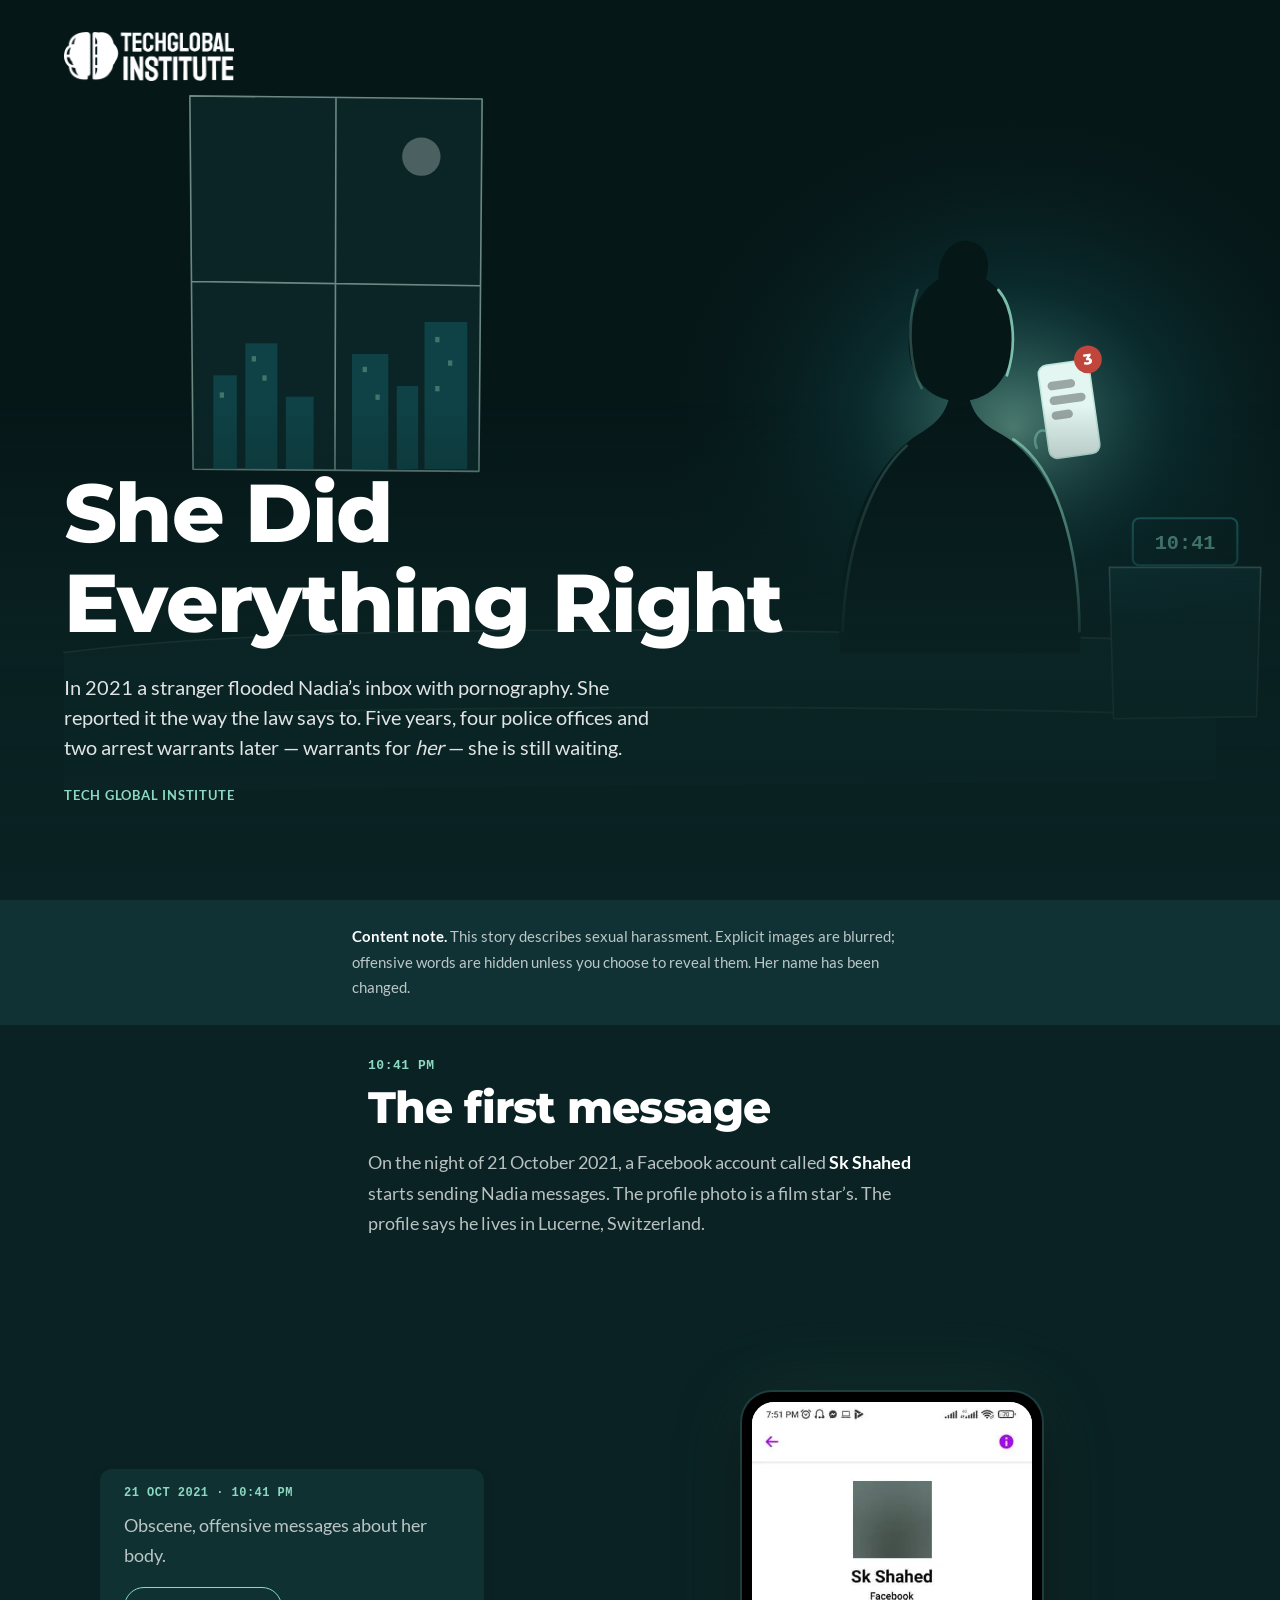
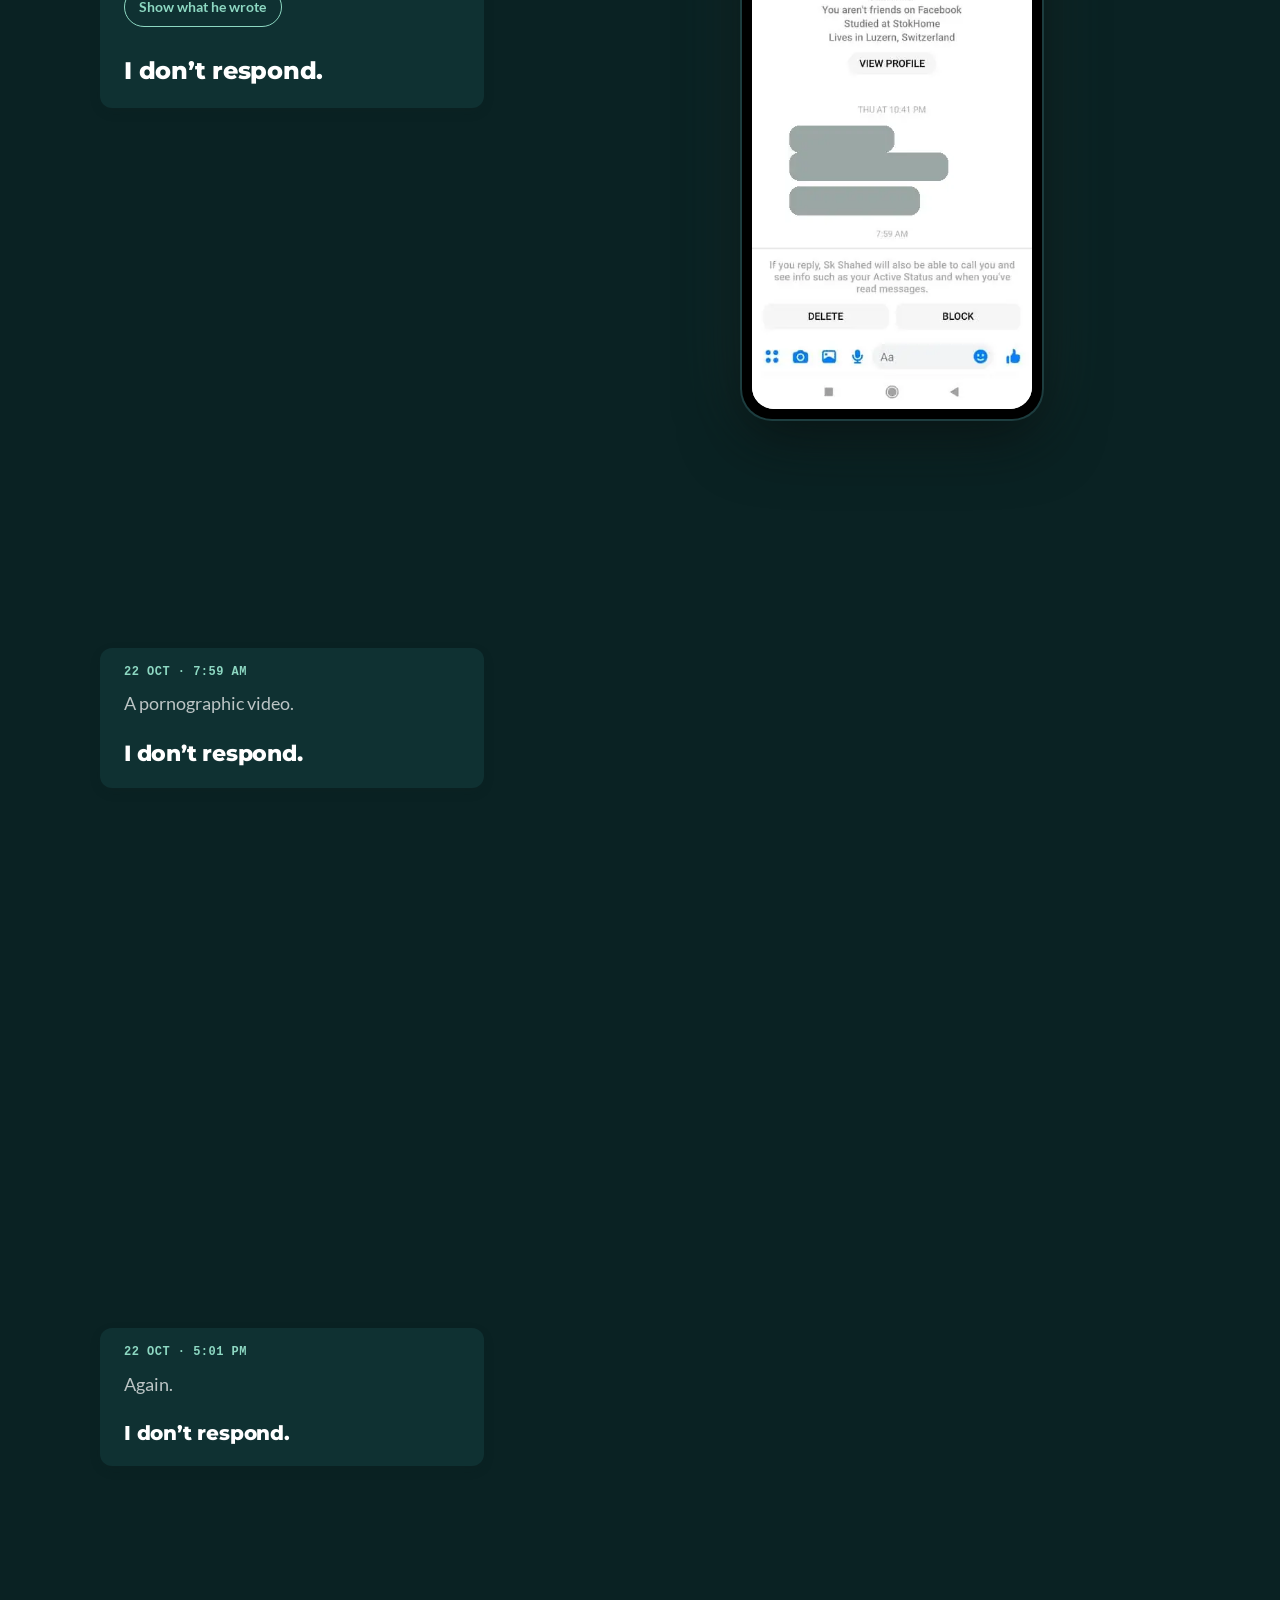
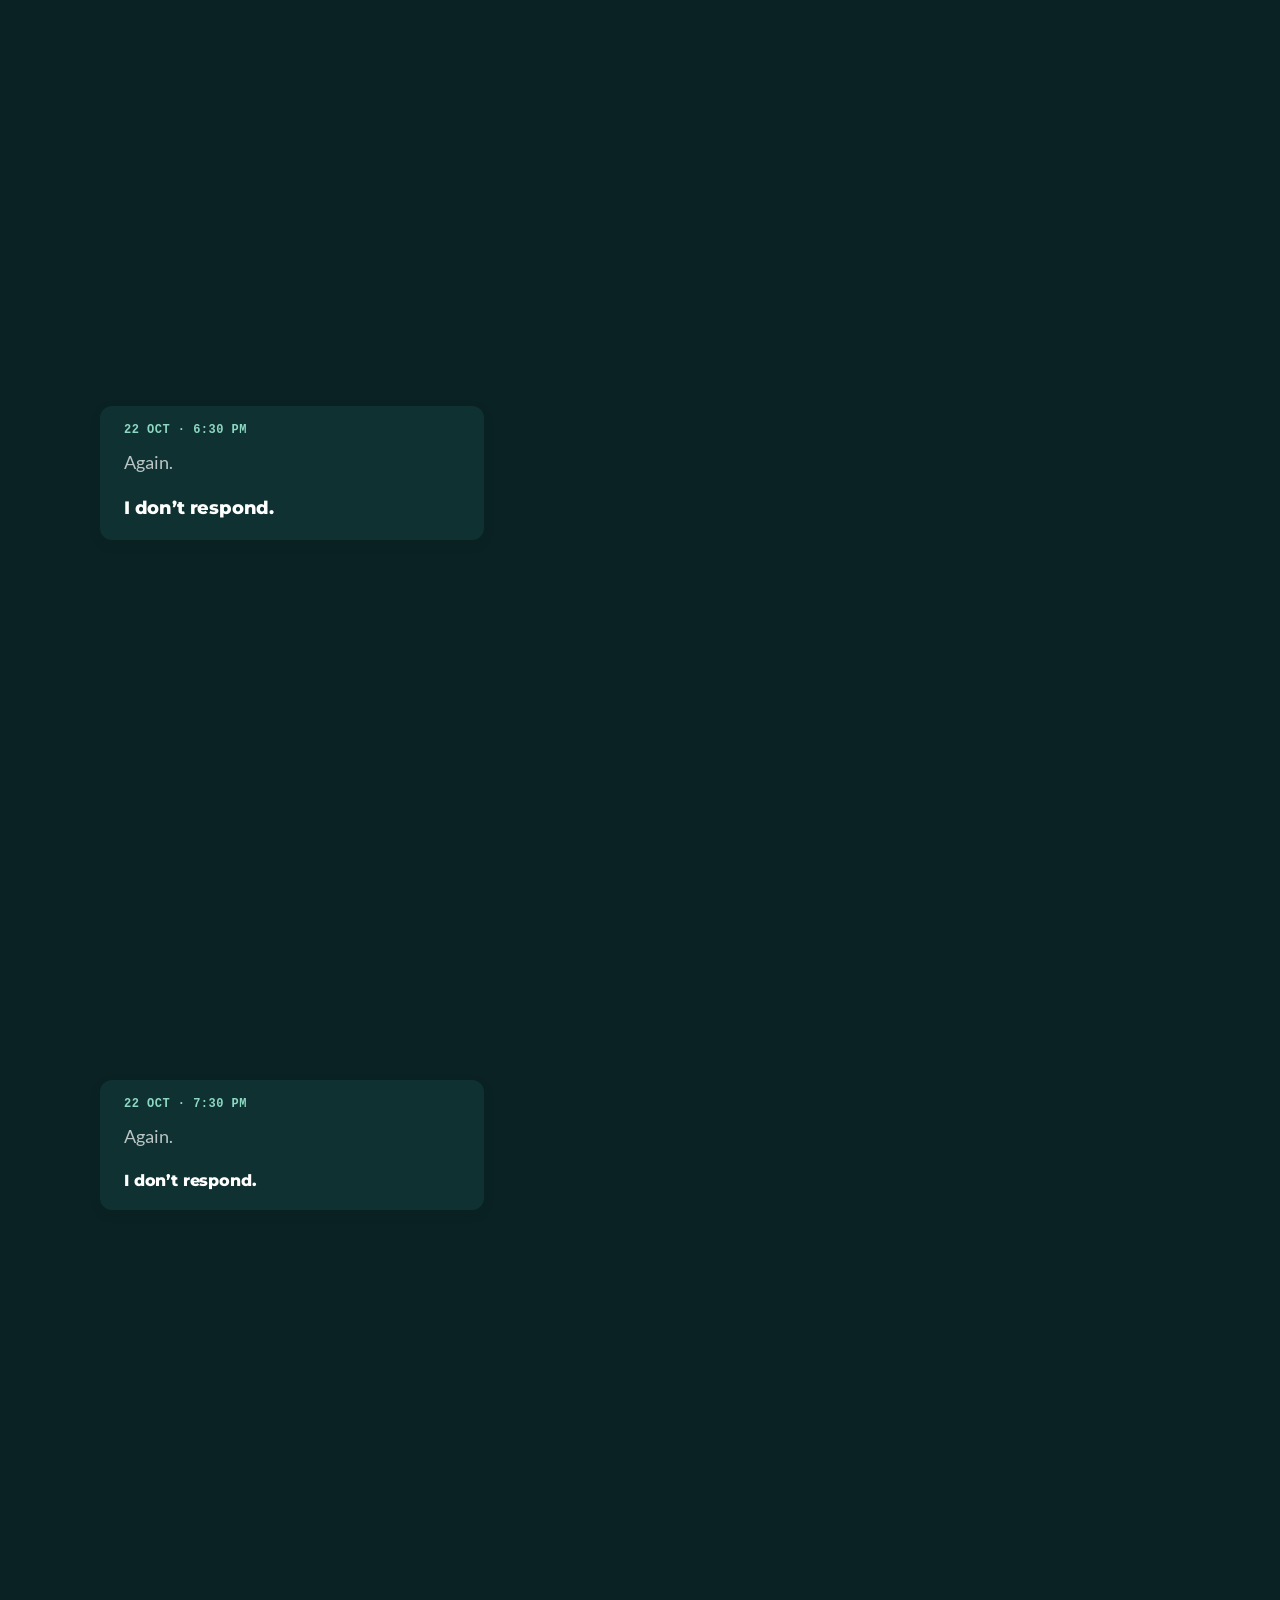
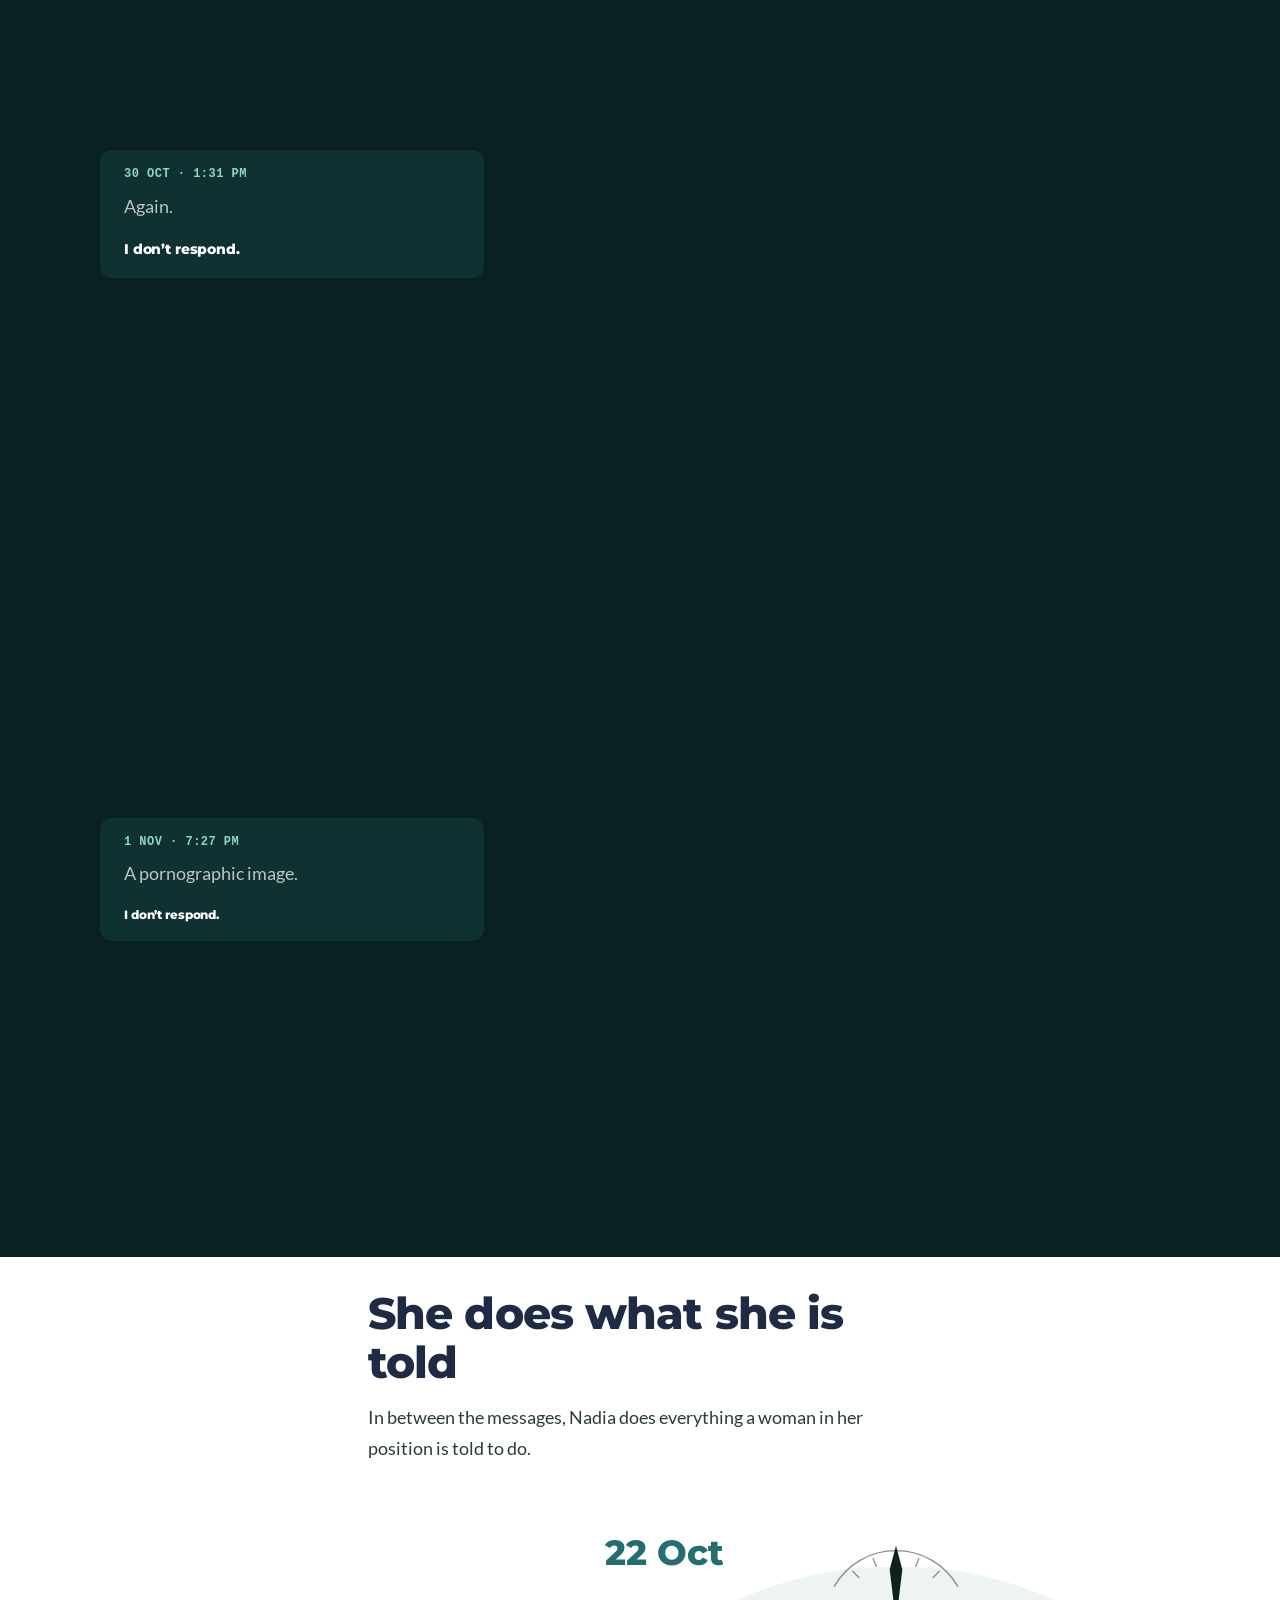
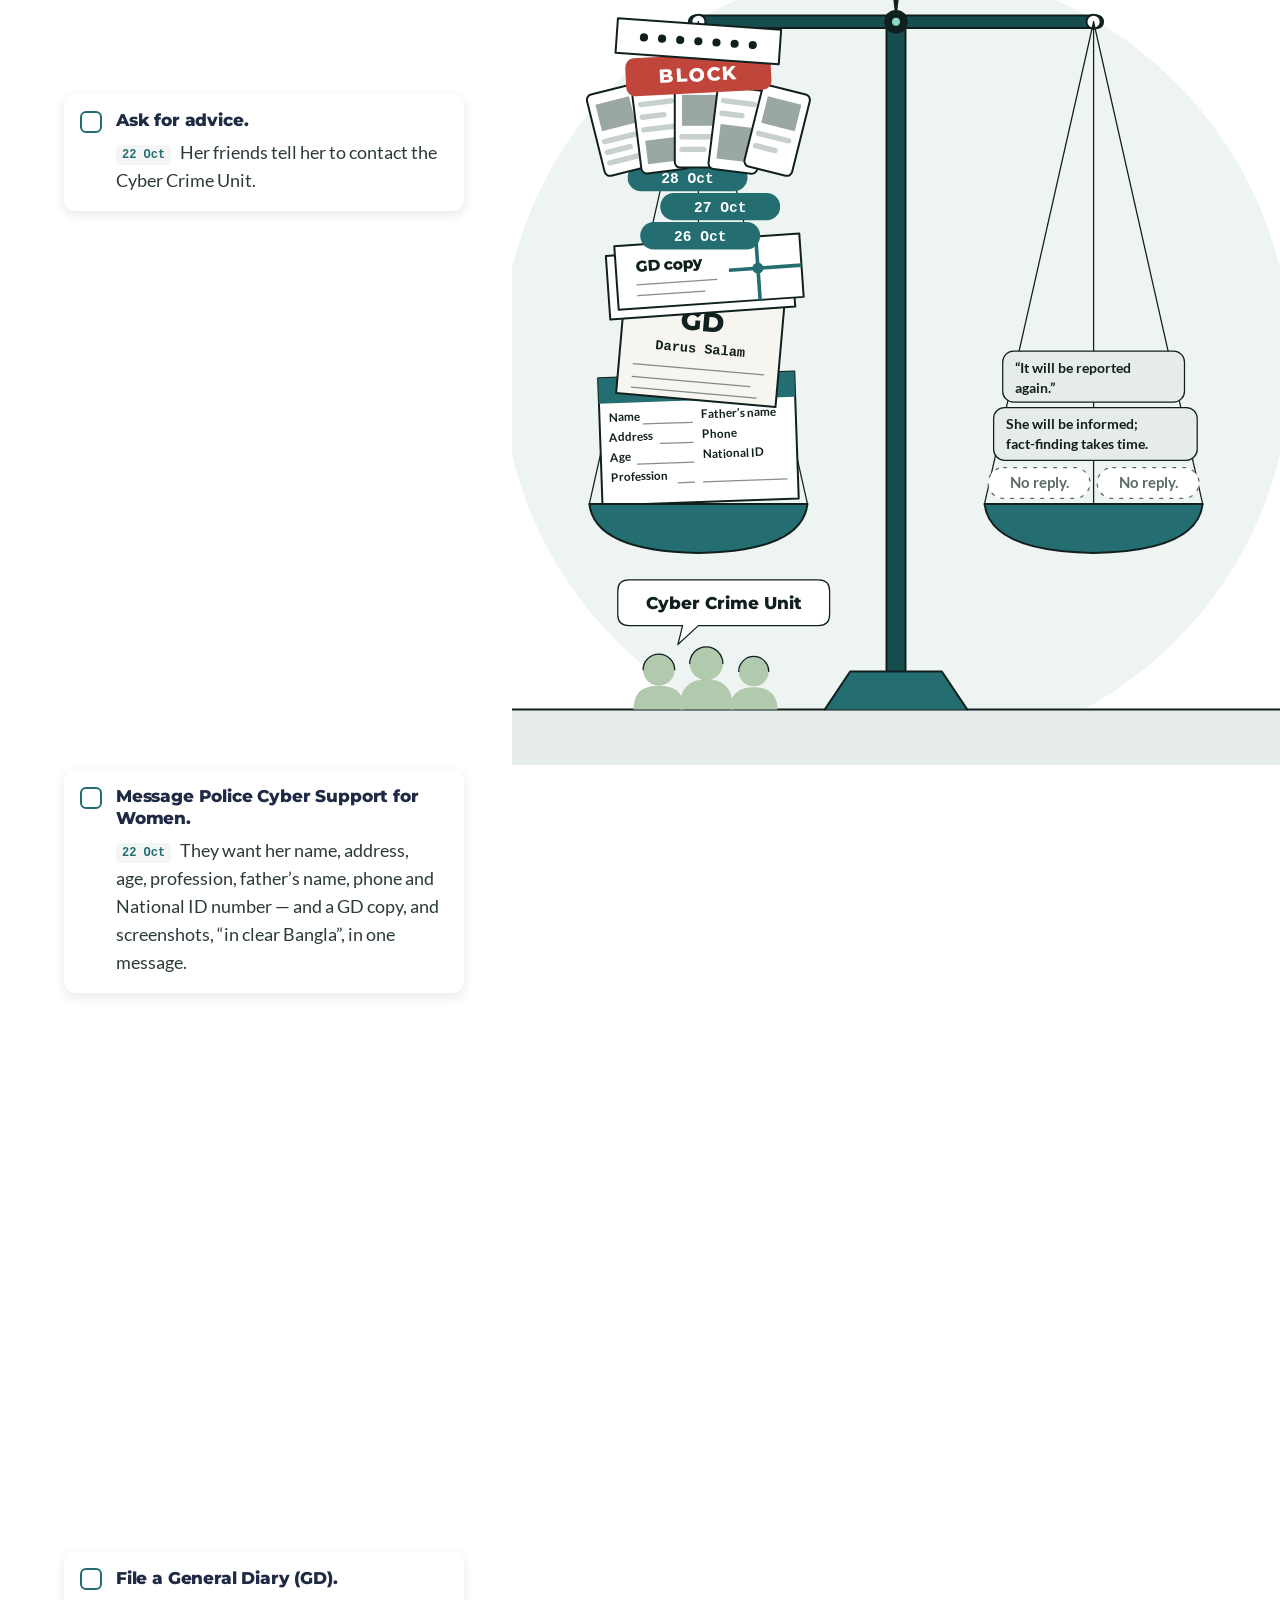
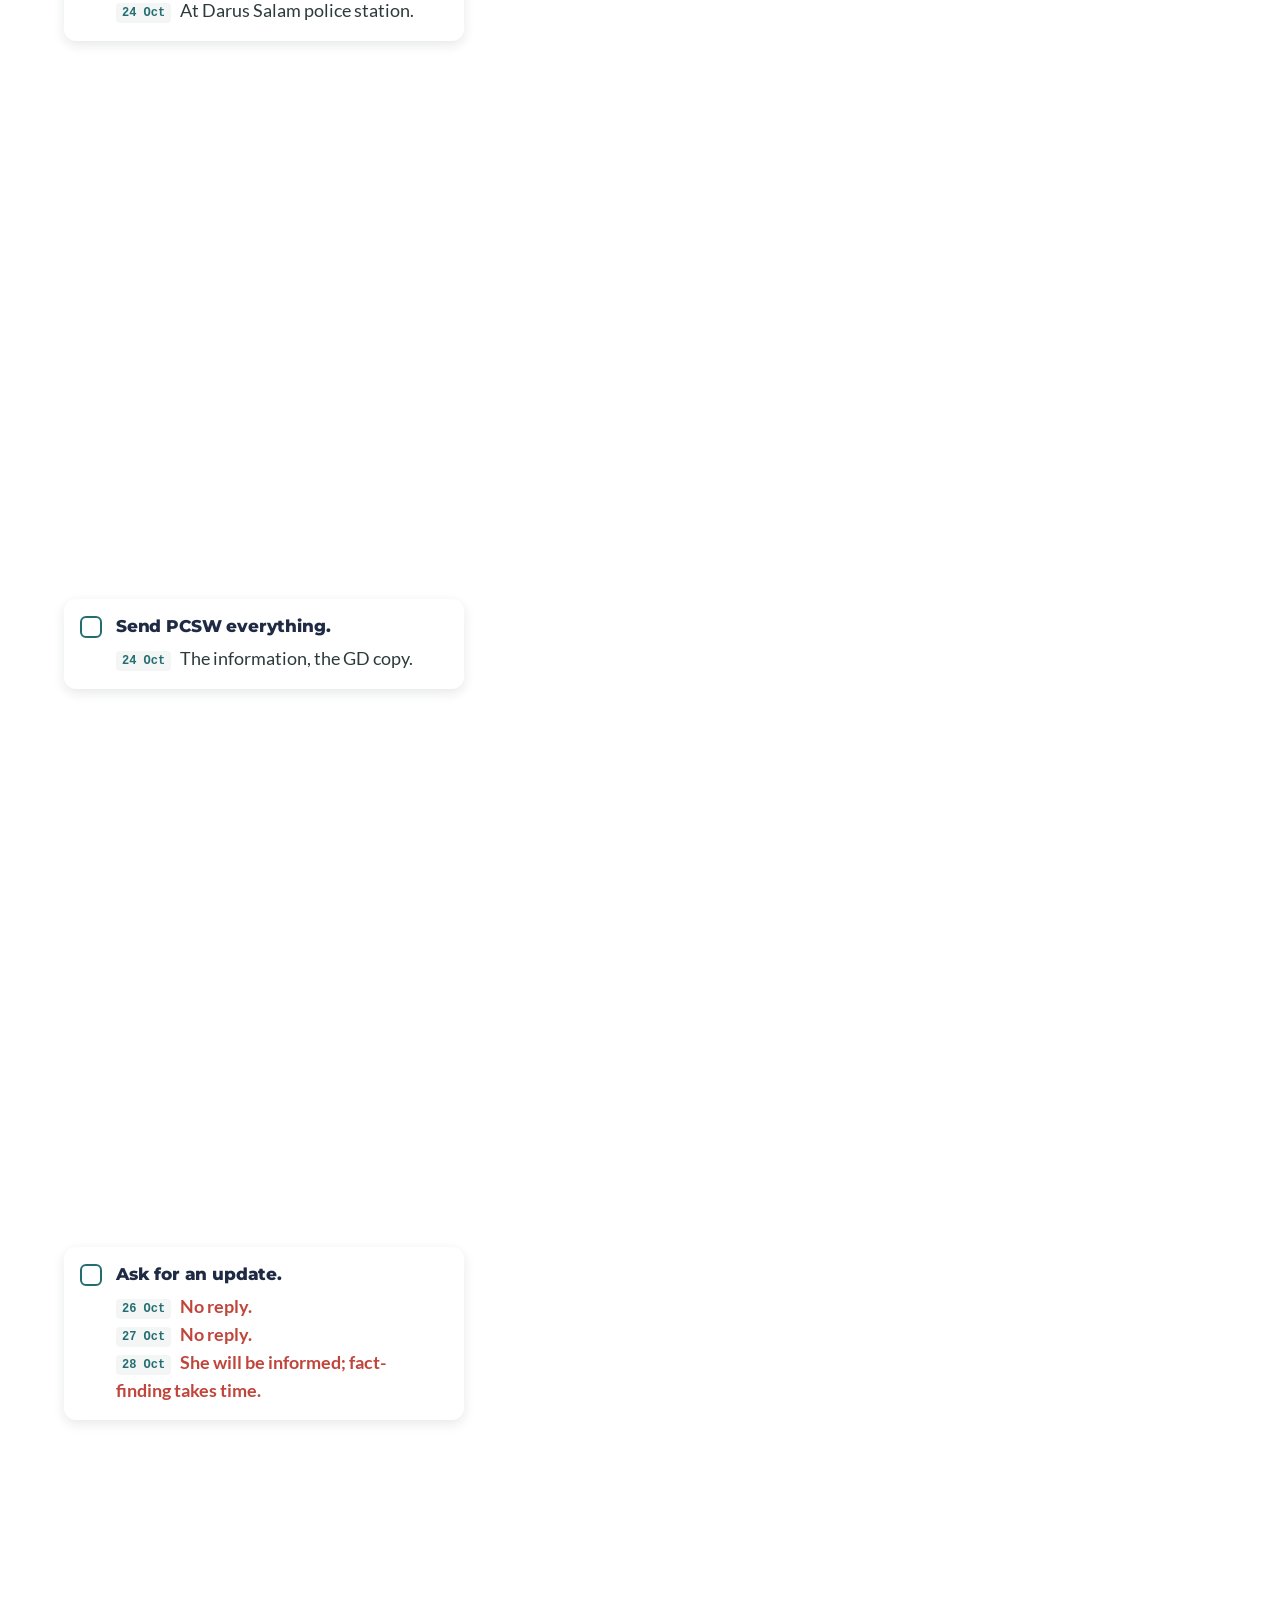
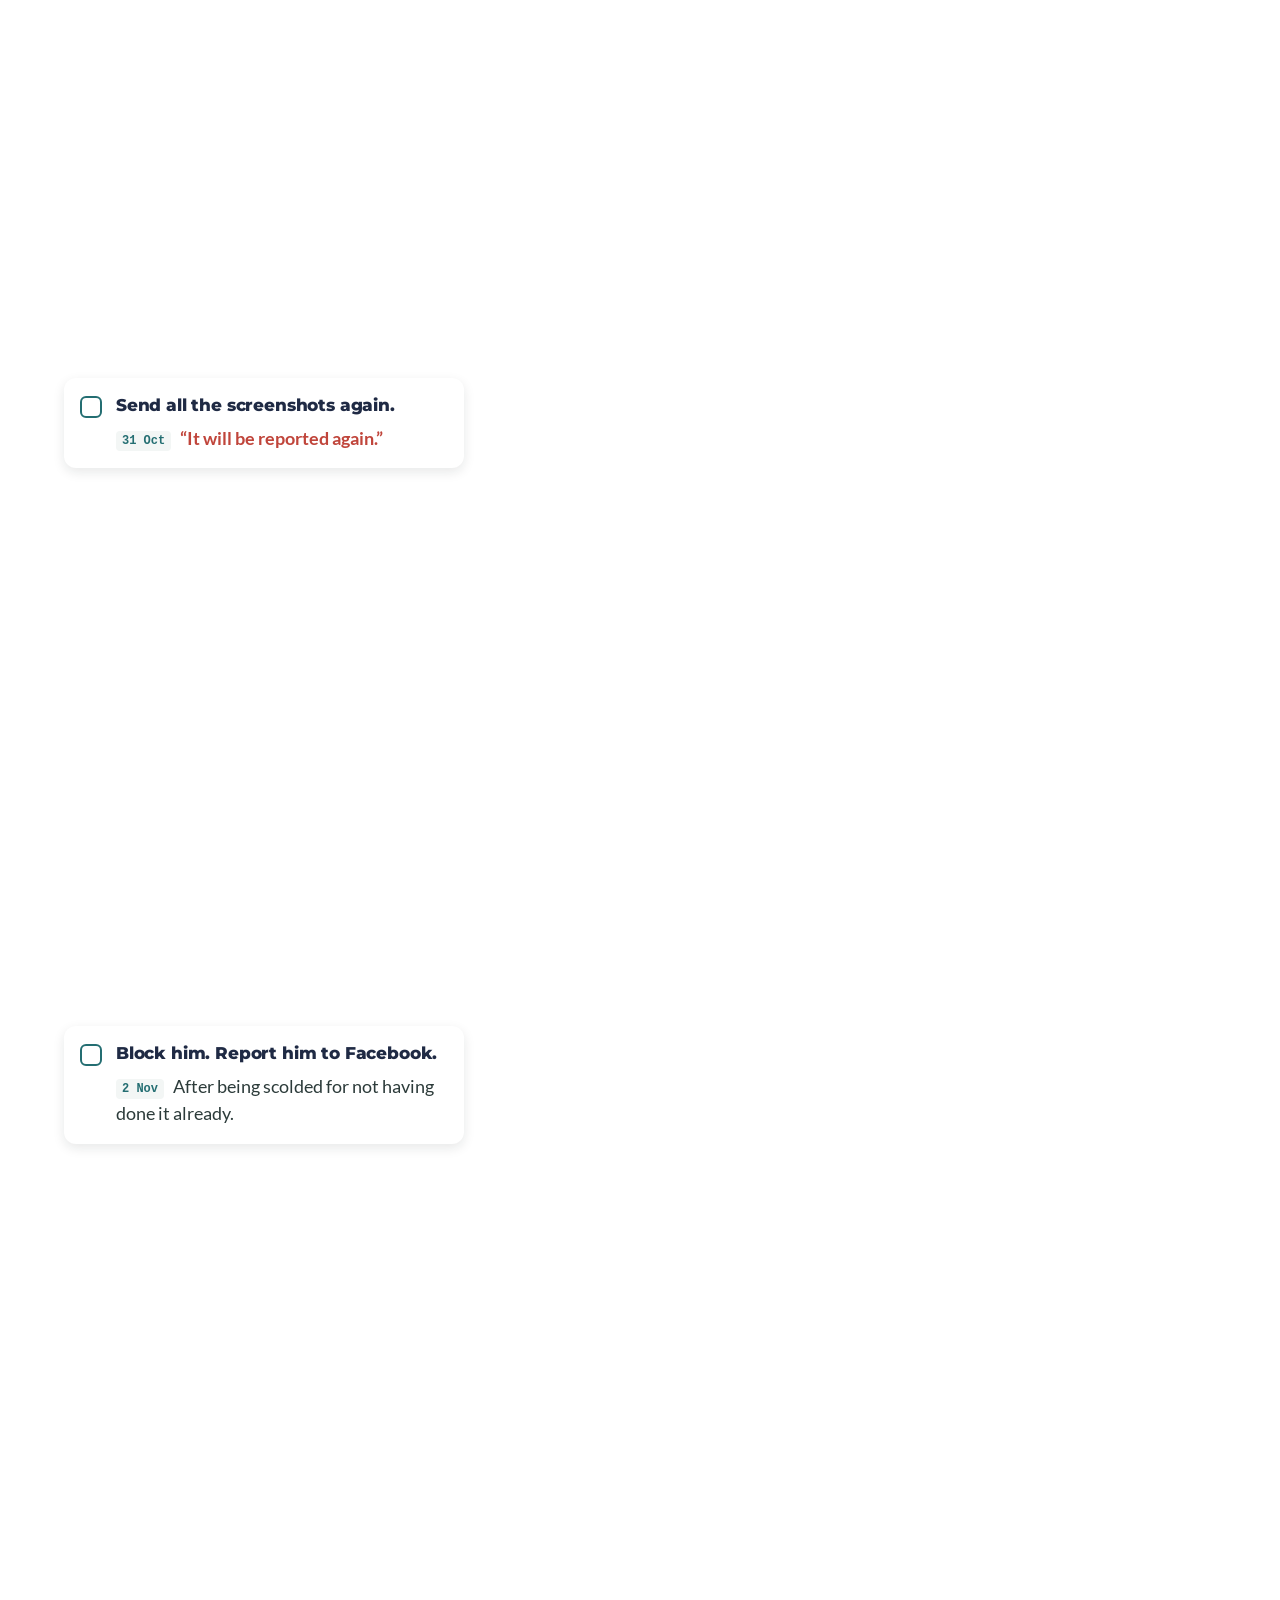
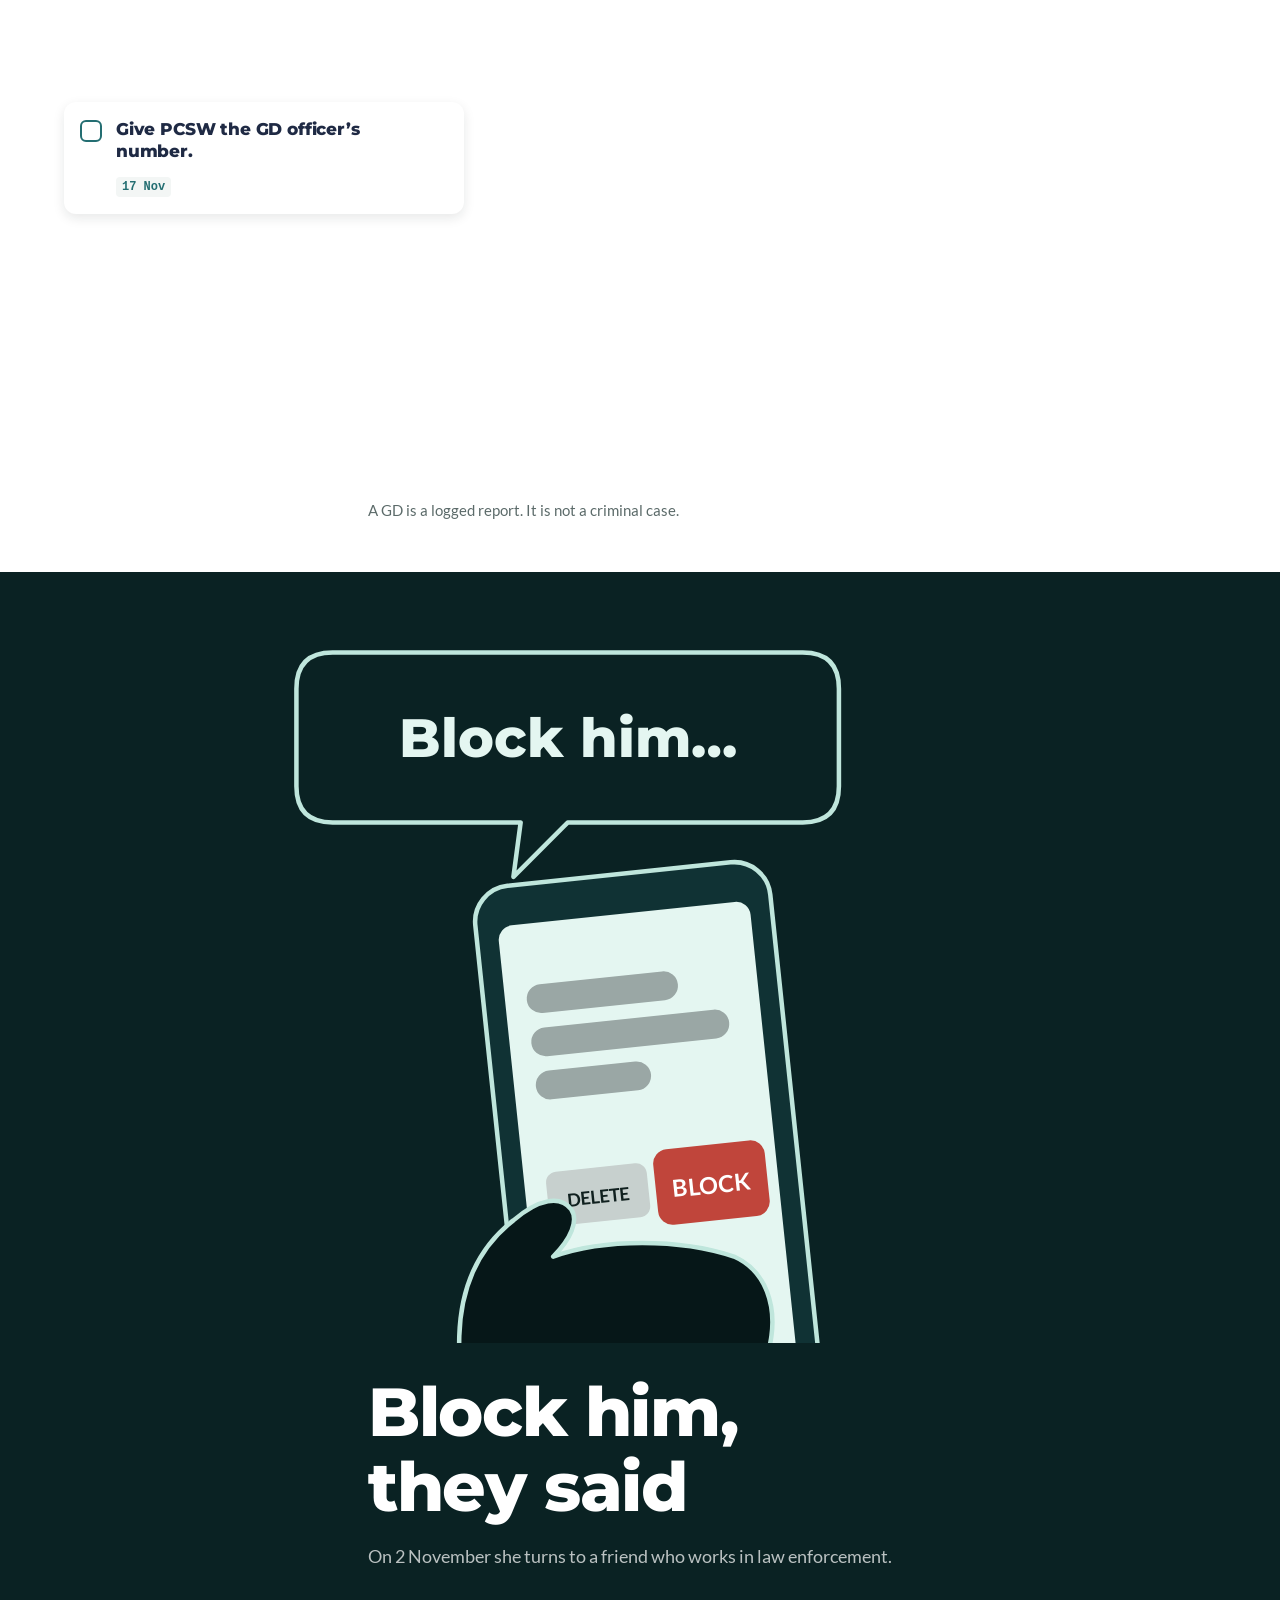
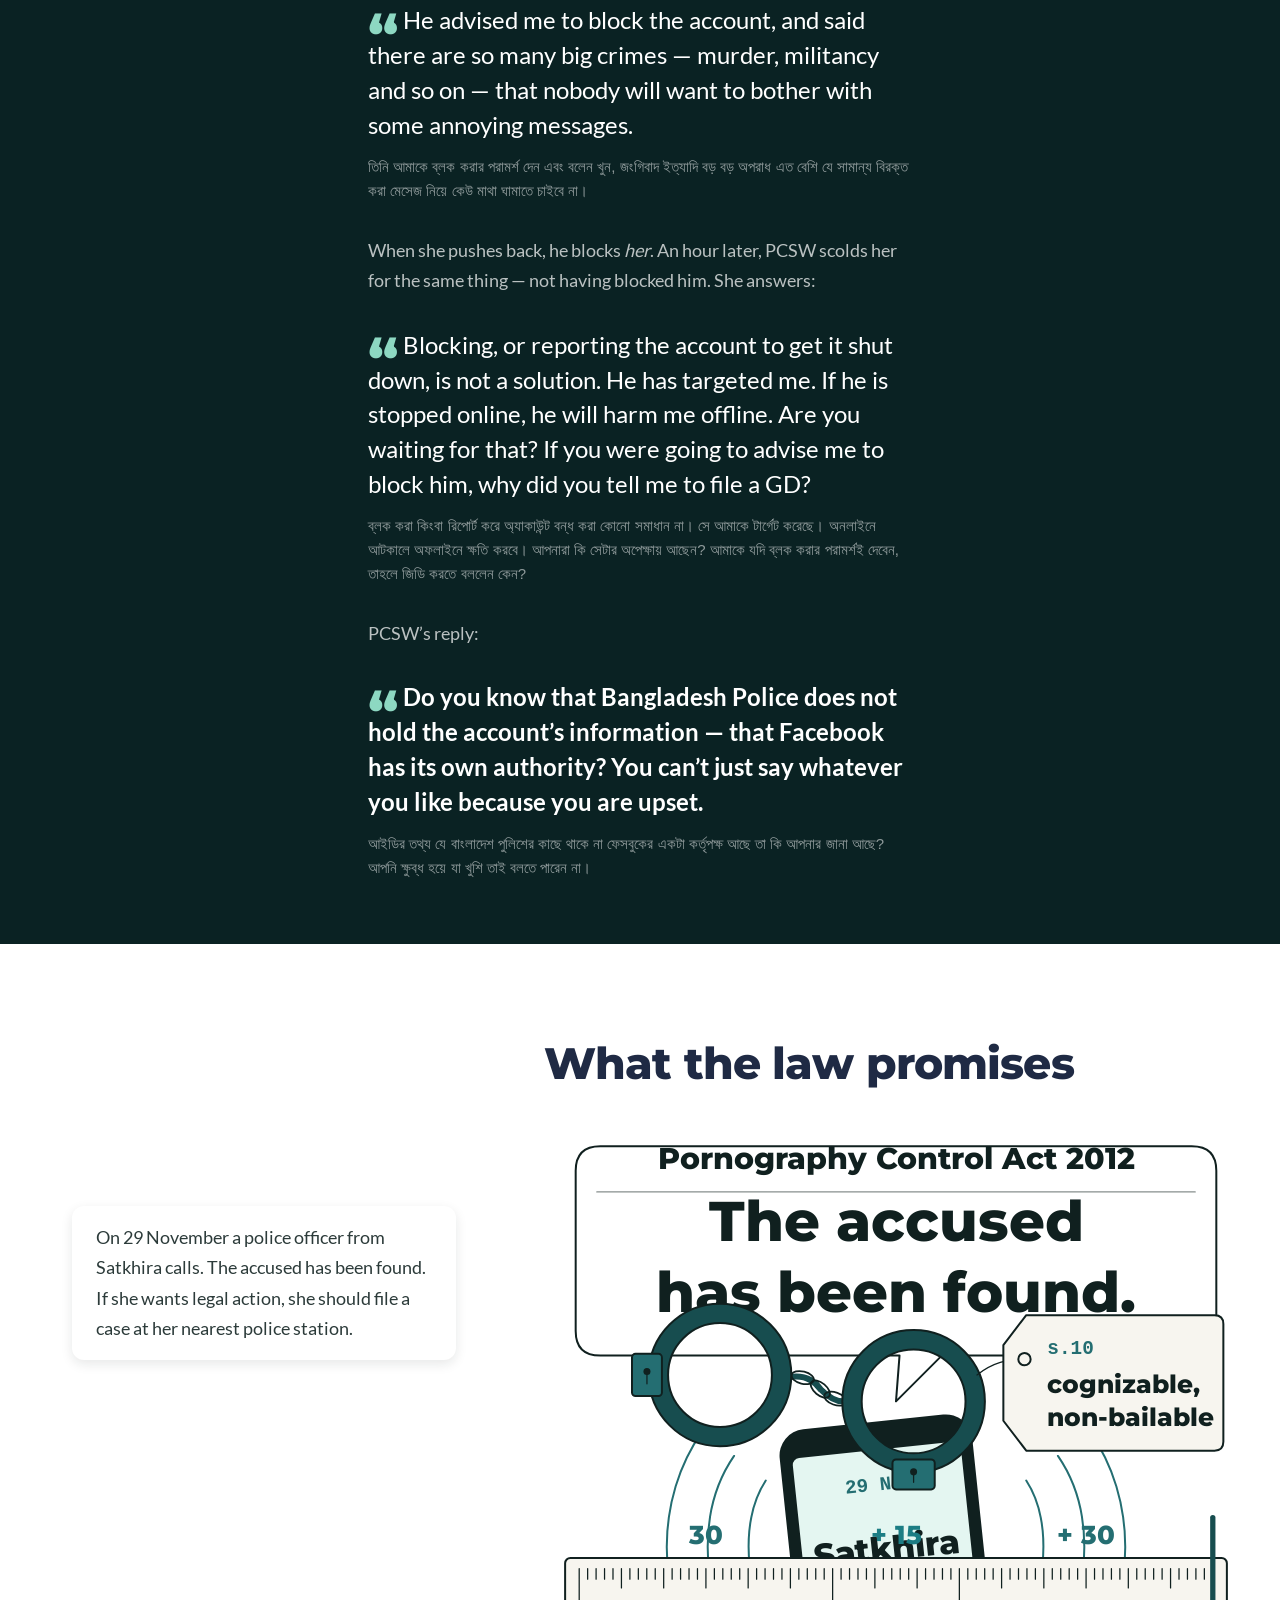
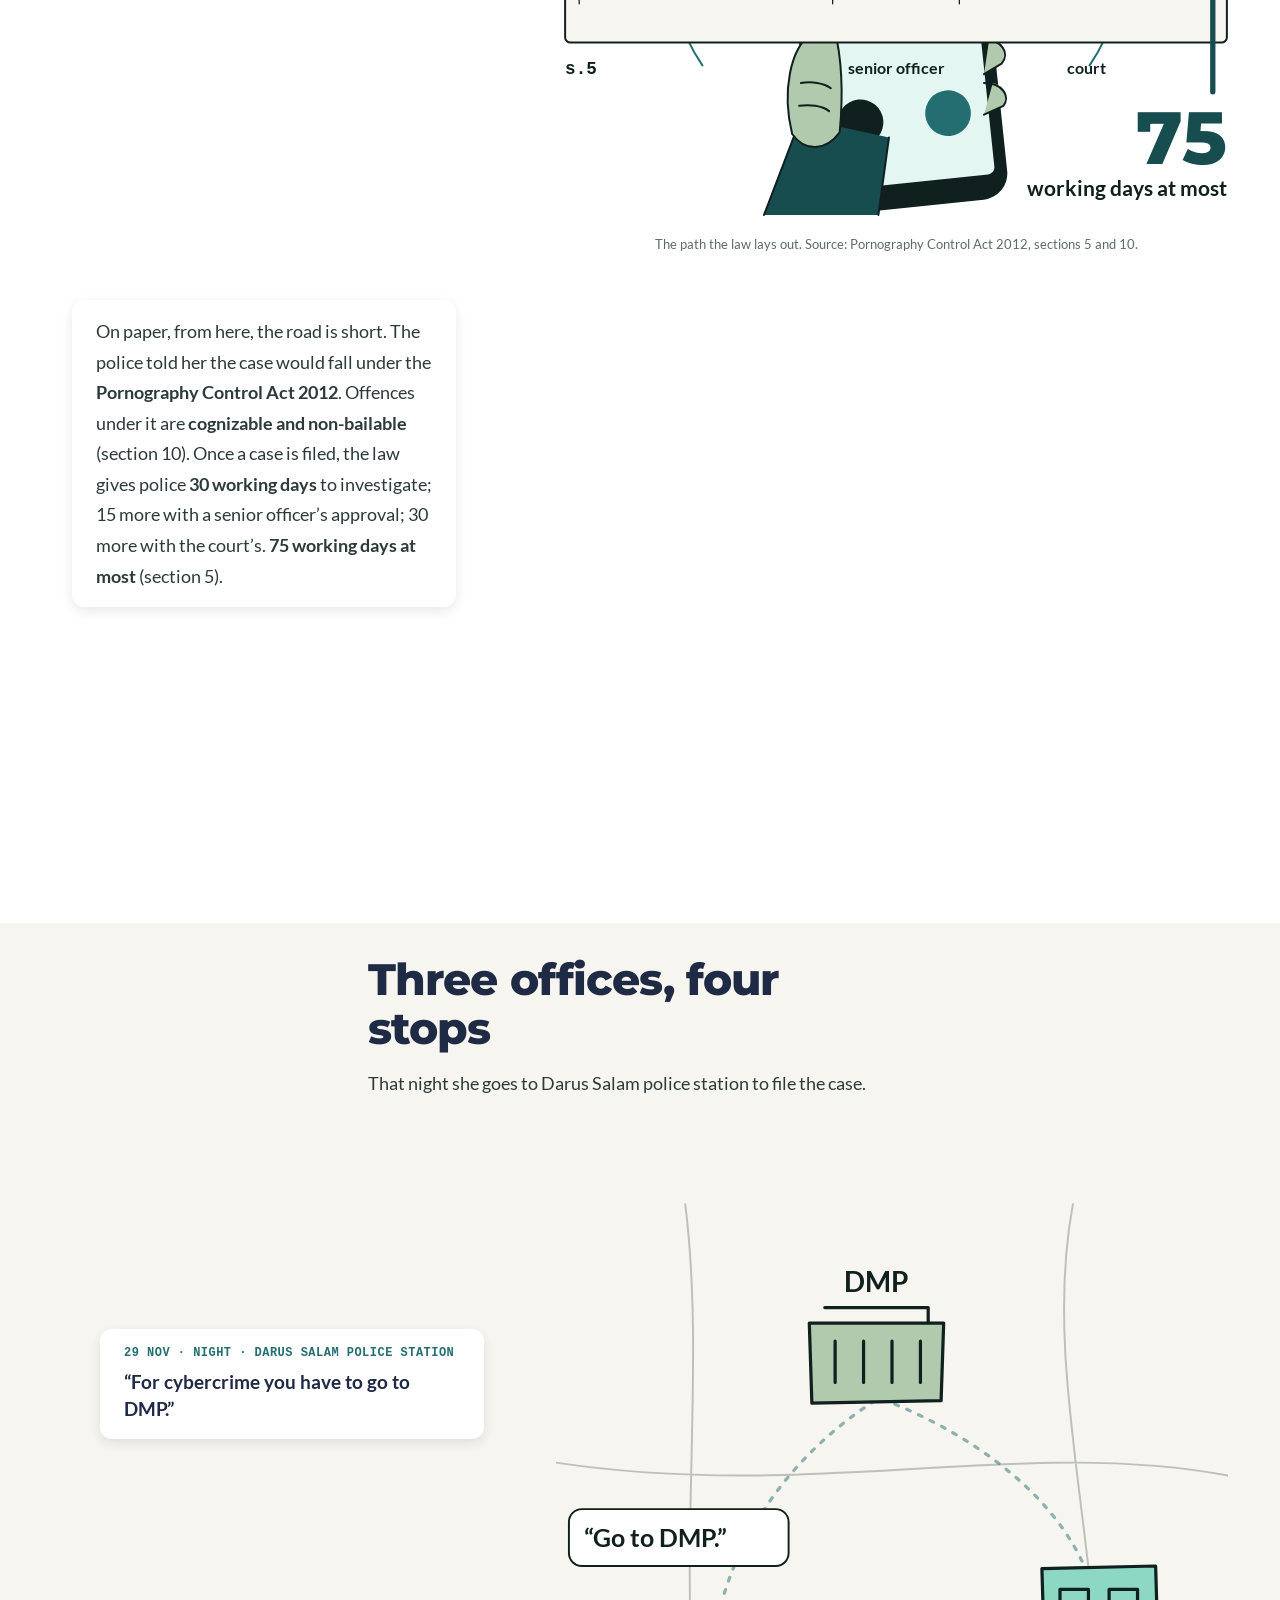
==== commit 75c453c9: "Add files via upload" ====
--- a/site/index.html
+++ b/site/index.html
@@ -58,6 +58,7 @@
   <link rel="stylesheet" href="css/ch2-ch4.css">
   <link rel="stylesheet" href="css/ch6.css">
   <link rel="stylesheet" href="css/ch7-ch10.css">
+  <link rel="stylesheet" href="css/ch11.css">
   <script type="module" src="js/main.js"></script>
 </head>
 
@@ -2075,19 +2076,917 @@
     </section>
 
     <!-- ============ 11 IF THIS HAPPENS TO YOU ============ -->
-    <section id="ch11" class="chapter paper">
-      <div class="prose">
-        <h2 class="ch-title">If this happens to you</h2>
-        <ol class="guide">
-          <li><b>Keep the evidence.</b> Screenshot every message with the date, time and the account&rsquo;s profile
-            link. Don&rsquo;t delete the chat; you can block after you have saved it.</li>
-          <li data-unverified><b>A GD is a record, not a case.</b> For a cognizable offence, you can ask the police to
-            record a case (FIR).</li>
-          <li data-unverified><b>If the police station refuses,</b> you can go to a senior police officer (circle ASP or
-            Superintendent of Police) or file a complaint before a magistrate.</li>
-          <li data-unverified><b>Police Cyber Support for Women</b> takes complaints through its Facebook page and its
-            hotline, 01320000888 (number published at launch in 2020), or call 999.</li>
-        </ol>
+    <section id="ch11" class="chapter paper" aria-labelledby="ch11-title">
+      <div class="roadguide">
+        <header class="roadguide__head">
+          <p class="roadguide__kicker">The Legal Road Today &middot; Act No. 81 of 2026</p>
+          <h2 class="ch-title" id="ch11-title">If this happens to you</h2>
+          <p class="roadguide__lead"><span data-cfg="survivor">Nadia</span>&rsquo;s 2021 case was filed under the
+            <strong>Pornography Control Act, 2012</strong>. Today, online sexual harassment, blackmail, sextortion,
+            non-consensual intimate images and AI-edited abuse are primarily prosecuted under <strong>Section 25 of the
+              Cyber Security Act, 2026</strong> (<span class="roadguide__bn" lang="bn">সাইবার সুরক্ষা আইন,
+              ২০২৬</span>) &mdash; alongside the 2012 Act where pornography applies. Here is how the legal process
+            actually works, step by step.</p>
+        </header>
+
+        <!-- Phase 0: Immediate prep & helplines -->
+        <div class="prep-strip" aria-label="Before you file">
+          <div class="prep-card">
+            <span class="prep-card__ico" aria-hidden="true">
+              <svg viewBox="0 0 24 24" fill="none" stroke="currentColor" stroke-width="2" stroke-linecap="round"
+                stroke-linejoin="round">
+                <rect x="5" y="2" width="14" height="20" rx="2" />
+                <path d="M9 7h6M9 11h6M9 15h4" />
+              </svg>
+            </span>
+            <div class="prep-card__body">
+              <b>Save evidence before blocking</b>
+              <p>Screenshot every message with dates, times, profile links/URLs, phone numbers and payment IDs. Do not
+                delete the chat; block only <em>after</em> saving everything.</p>
+            </div>
+          </div>
+
+          <div class="prep-card">
+            <span class="prep-card__ico" aria-hidden="true">
+              <svg viewBox="0 0 24 24" fill="none" stroke="currentColor" stroke-width="2" stroke-linecap="round"
+                stroke-linejoin="round">
+                <path d="M14 2H6a2 2 0 0 0-2 2v16a2 2 0 0 0 2 2h12a2 2 0 0 0 2-2V8z" />
+                <polyline points="14 2 14 8 20 8" />
+                <line x1="9" y1="15" x2="15" y2="15" />
+              </svg>
+            </span>
+            <div class="prep-card__body">
+              <b>A GD is a log, not a case</b>
+              <p>A General Diary records an incident but does not launch a criminal trial. For a Section 25 offence, ask
+                the police station to register an <strong>FIR</strong>.</p>
+            </div>
+          </div>
+
+          <div class="prep-card prep-card--hotline">
+            <span class="prep-card__ico" aria-hidden="true">
+              <svg viewBox="0 0 24 24" fill="none" stroke="currentColor" stroke-width="2" stroke-linecap="round"
+                stroke-linejoin="round">
+                <path
+                  d="M22 16.92v3a2 2 0 0 1-2.18 2 19.79 19.79 0 0 1-8.63-3.07 19.5 19.5 0 0 1-6-6 19.79 19.79 0 0 1-3.07-8.67A2 2 0 0 1 4.11 2h3a2 2 0 0 1 2 1.72c.127.96.362 1.903.7 2.81a2 2 0 0 1-.45 2.11L8.09 9.91a16 16 0 0 0 6 6l1.27-1.27a2 2 0 0 1 2.11-.45c.907.338 1.85.573 2.81.7A2 2 0 0 1 22 16.92z" />
+              </svg>
+            </span>
+            <div class="prep-card__body">
+              <b>Confidential helplines</b>
+              <p>Police Cyber Support for Women (female officers) &amp; national emergency lines:</p>
+              <div class="hotline-pills">
+                <a class="hotline-pill" href="tel:01320000888">PCSW 01320000888</a>
+                <a class="hotline-pill" href="tel:999">999 Emergency</a>
+                <a class="hotline-pill" href="tel:109">109 VAW Helpline</a>
+                <a class="hotline-pill" href="mailto:cybersupport.women@police.gov.bd">PCSW Email</a>
+              </div>
+            </div>
+          </div>
+        </div>
+
+        <!-- Interactive Mode Ribbon -->
+        <div class="map-controls" role="region" aria-label="Explore the legal flowchart">
+          <div class="map-controls__group">
+            <span class="map-controls__label">Trace path:</span>
+            <button class="mode-btn" type="button" data-mode="all" aria-pressed="true">
+              <span class="mode-btn__dot" aria-hidden="true"></span>Full 9-step map
+            </button>
+            <button class="mode-btn mode-btn--alarm" type="button" data-mode="refusal" aria-pressed="false">
+              <span class="mode-btn__dot" aria-hidden="true"></span>If police refuse
+            </button>
+            <button class="mode-btn" type="button" data-mode="clocks" aria-pressed="false">
+              <span class="mode-btn__dot" aria-hidden="true"></span>Legal deadlines
+            </button>
+          </div>
+          <div class="map-controls__actions">
+            <button class="expand-all-btn" type="button" aria-expanded="false">Expand all legal notes</button>
+          </div>
+        </div>
+
+        <p class="mode-banner" role="status" aria-live="polite" hidden></p>
+
+        <!-- Quick Phase Jump Rail -->
+        <nav class="phase-nav" aria-label="Jump to phase">
+          <a class="phase-nav__item" href="#phase-1"><span class="phase-nav__sw"
+              style="background:var(--tgi-teal)"></span>I. Entry &amp; Filing (1&ndash;3)</a>
+          <a class="phase-nav__item" href="#phase-2"><span class="phase-nav__sw"
+              style="background:var(--tgi-ocean)"></span>II. Judicial Check &amp; Investigation (4&ndash;6)</a>
+          <a class="phase-nav__item" href="#phase-3"><span class="phase-nav__sw"
+              style="background:var(--tgi-deep-teal)"></span>III. Trial &amp; Verdict (7&ndash;8)</a>
+          <a class="phase-nav__item" href="#phase-4"><span class="phase-nav__sw"
+              style="background:var(--tgi-navy)"></span>IV. Appeal (9)</a>
+        </nav>
+
+        <!-- ============ 9-STAGE INTERACTIVE FLOWCHART ============ -->
+        <div class="flow-chart" data-mode="all">
+
+          <!-- ========== PHASE I: ENTRY & FILING ========== -->
+          <div class="flow-phase flow-phase--1" id="phase-1">
+            <div class="flow-phase__head">
+              <span class="flow-phase__badge">Phase I</span>
+              <span class="flow-phase__title">Entry &amp; Case Filing</span>
+              <span class="flow-phase__line" aria-hidden="true"></span>
+            </div>
+
+            <!-- STAGE 1 -->
+            <div class="flow-row" data-path="all refusal" id="stage-1">
+              <article class="stage-card">
+                <div class="stage-card__top">
+                  <div class="stage-card__id">
+                    <span class="stage-num">1</span>
+                    <div>
+                      <h3 class="stage-title">Reporting &amp; Support Channels</h3>
+                      <span class="stage-sub">Where to start &mdash; and which offices can actually open a case</span>
+                    </div>
+                  </div>
+                  <div class="chip-row">
+                    <span class="law-chip">Sec 40(1) Standing</span>
+                  </div>
+                </div>
+
+                <div class="channel-grid">
+                  <div class="channel-tile channel-tile--primary">
+                    <div class="channel-tile__head">
+                      <span class="channel-tile__ico" aria-hidden="true">
+                        <svg viewBox="0 0 24 24" fill="none" stroke="currentColor" stroke-width="2"
+                          stroke-linecap="round" stroke-linejoin="round">
+                          <path d="M3 21h18M5 21V7l7-4 7 4v14M9 21v-6h6v6" />
+                        </svg>
+                      </span>
+                      <div>
+                        <div class="channel-tile__name">Police Station</div>
+                        <div class="channel-tile__role">Formal FIR / GD</div>
+                      </div>
+                    </div>
+                    <p class="channel-tile__desc">Primary legal entry point. Ask to register an <strong>FIR</strong> at
+                      your local station (or log a GD first if facts are still being verified).</p>
+                  </div>
+
+                  <div class="channel-tile">
+                    <div class="channel-tile__head">
+                      <span class="channel-tile__ico" aria-hidden="true">
+                        <svg viewBox="0 0 24 24" fill="none" stroke="currentColor" stroke-width="2"
+                          stroke-linecap="round" stroke-linejoin="round">
+                          <path d="M3 18v-6a9 9 0 0 1 18 0v6" />
+                          <path
+                            d="M21 19a2 2 0 0 1-2 2h-1a2 2 0 0 1-2-2v-3a2 2 0 0 1 2-2h3zM3 19a2 2 0 0 0 2 2h1a2 2 0 0 0 2-2v-3a2 2 0 0 0-2-2H3z" />
+                        </svg>
+                      </span>
+                      <div>
+                        <div class="channel-tile__name">PCSW</div>
+                        <div class="channel-tile__role">Support &amp; Coordination</div>
+                      </div>
+                    </div>
+                    <p class="channel-tile__desc">Female officers advise, help trace accounts and coordinate with local
+                      police via Facebook (PCSW.PHQ), email or 01320000888.</p>
+                  </div>
+
+                  <div class="channel-tile">
+                    <div class="channel-tile__head">
+                      <span class="channel-tile__ico" aria-hidden="true">
+                        <svg viewBox="0 0 24 24" fill="none" stroke="currentColor" stroke-width="2"
+                          stroke-linecap="round" stroke-linejoin="round">
+                          <path d="M17 21v-2a4 4 0 0 0-4-4H5a4 4 0 0 0-4 4v2" />
+                          <circle cx="9" cy="7" r="4" />
+                          <path d="M23 21v-2a4 4 0 0 0-3-3.87M16 3.13a4 4 0 0 1 0 7.75" />
+                        </svg>
+                      </span>
+                      <div>
+                        <div class="channel-tile__name">CSO &amp; Legal Aid</div>
+                        <div class="channel-tile__role">Referral &amp; Lawyers</div>
+                      </div>
+                    </div>
+                    <p class="channel-tile__desc">Rights groups and legal aid clinics help draft complaints, prepare
+                      affidavits and connect you with psychosocial care.</p>
+                  </div>
+
+                  <div class="channel-tile">
+                    <div class="channel-tile__head">
+                      <span class="channel-tile__ico" aria-hidden="true">
+                        <svg viewBox="0 0 24 24" fill="none" stroke="currentColor" stroke-width="2"
+                          stroke-linecap="round" stroke-linejoin="round">
+                          <rect x="2" y="3" width="20" height="14" rx="2" />
+                          <line x1="8" y1="21" x2="16" y2="21" />
+                          <line x1="12" y1="17" x2="12" y2="21" />
+                        </svg>
+                      </span>
+                      <div>
+                        <div class="channel-tile__name">Tech Platform</div>
+                        <div class="channel-tile__role">Content Takedown</div>
+                      </div>
+                    </div>
+                    <p class="channel-tile__desc">Use in-app reporting to remove abusive posts or fake profiles &mdash;
+                      always <strong>after</strong> capturing screenshots and profile URLs.</p>
+                  </div>
+
+                  <div class="channel-tile channel-tile--escalate">
+                    <div class="channel-tile__head">
+                      <span class="channel-tile__ico" aria-hidden="true">
+                        <svg viewBox="0 0 24 24" fill="none" stroke="currentColor" stroke-width="2"
+                          stroke-linecap="round" stroke-linejoin="round">
+                          <path d="M12 3L2 8h20L12 3zM4 8v10M9 8v10M15 8v10M20 8v10M2 18h20M2 21h20" />
+                        </svg>
+                      </span>
+                      <div>
+                        <div class="channel-tile__name">Cyber Tribunal</div>
+                        <div class="channel-tile__role">Escalation Only &middot; Sec 40(2)</div>
+                      </div>
+                    </div>
+                    <p class="channel-tile__desc">Not a first-step walk-in: you may petition the Tribunal directly
+                      <strong>only with an affidavit</strong> confirming a police station refused your complaint.</p>
+                  </div>
+                </div>
+
+                <details class="stage-detail">
+                  <summary>Statute &amp; survivor notes (Sec 40(1))</summary>
+                  <div class="stage-detail__body">
+                    <p><strong>Who may file:</strong> Under <strong>Section 40(1)</strong> of the Cyber Security Act,
+                      2026, only the aggrieved person, someone authorised by them in writing, or a law-enforcement
+                      officer can file a case &mdash; preventing unrelated third-party filings.</p>
+                    <p><span class="reality-flag">Practical reality:</span> PCSW cannot register an FIR itself; as in
+                      <span data-cfg="survivor">Nadia</span>&rsquo;s case, you must still file at a local police
+                      station (or escalate to the Tribunal if refused).</p>
+                  </div>
+                </details>
+              </article>
+            </div>
+
+            <div class="flow-arrow flow-arrow--under-main" data-path="all refusal" aria-hidden="true">
+              <svg viewBox="0 0 24 36" fill="none" stroke="currentColor" stroke-width="2.2" stroke-linecap="round"
+                stroke-linejoin="round">
+                <path d="M12 0V32M6 25l6 7 6-7" />
+              </svg>
+            </div>
+
+            <!-- STAGE 2 + REFUSAL FORK -->
+            <div class="flow-row flow-row--split" data-path="all refusal" id="stage-2">
+              <article class="stage-card">
+                <div class="stage-card__top">
+                  <div class="stage-card__id">
+                    <span class="stage-num">2</span>
+                    <div>
+                      <h3 class="stage-title">Offence Classification &amp; Initial Scrutiny</h3>
+                      <span class="stage-sub">Cyber Security Act, 2026 &mdash; Section 25 &amp; Section 46</span>
+                    </div>
+                  </div>
+                  <div class="chip-row">
+                    <span class="law-chip law-chip--ok">Cognizable &middot; Sec 46(1)</span>
+                    <span class="law-chip law-chip--warn">Bailable &middot; Sec 46(2)</span>
+                    <span class="law-chip">Compoundable* &middot; Sec 46(3)</span>
+                  </div>
+                </div>
+
+                <p class="stage-card__lead"><strong>Section 25(1)</strong> criminalises intentionally sending,
+                  publishing, spreading or threatening to share intimate, obscene or AI-generated/edited images, video,
+                  audio or graphics for <strong>sexual harassment, blackmail, revenge porn, sextortion or CSAM</strong>.
+                  Because <strong>Section 46(1)</strong> makes it <strong>cognizable</strong>, police are legally bound
+                  to register an FIR &mdash; they cannot simply &ldquo;dismiss&rdquo; a valid report.</p>
+
+                <details class="stage-detail" data-open-on="refusal">
+                  <summary>Statute &amp; survivor notes (Sec 25 &amp; Sec 46)</summary>
+                  <div class="stage-detail__body">
+                    <p><strong>*Bail &amp; settlement warning:</strong> Unlike the Pornography Control Act 2012
+                      (non-bailable), Section 25 of the 2026 Act is <strong>bailable</strong> (Sec 46(2)) and
+                      <strong>compoundable with court consent</strong> (Sec 46(3)). An accused person can secure bail as
+                      a right, and survivors may face family or community pressure to settle.</p>
+                    <p><span class="reality-flag">If stations push you away:</span> You may also escalate in writing to
+                      the Circle ASP or Superintendent of Police (SP), or use the <strong>Section 40(2) Cyber Tribunal
+                        affidavit route</strong> shown alongside.</p>
+                  </div>
+                </details>
+              </article>
+
+              <div class="branch-link branch-link--alarm" aria-hidden="true">
+                <svg class="branch-link__h" viewBox="0 0 44 32" fill="none" stroke="currentColor" stroke-width="2.2"
+                  stroke-dasharray="4 4" stroke-linecap="round" stroke-linejoin="round">
+                  <path d="M0 16H40M33 10l7 6-7 6" />
+                </svg>
+                <svg class="branch-link__v" viewBox="0 0 24 28" fill="none" stroke="currentColor" stroke-width="2.2"
+                  stroke-dasharray="4 4" stroke-linecap="round" stroke-linejoin="round">
+                  <path d="M12 0V24M6 18l6 6 6-6" />
+                </svg>
+              </div>
+
+              <aside class="branch-card branch-card--alarm" data-path="refusal refusal-focus"
+                aria-label="If the police station refuses to register the case">
+                <span class="branch-card__eyebrow">Detour &middot; Sec 40(2)</span>
+                <h4 class="branch-card__title">If the police station refuses</h4>
+                <p>Submit a written complaint with an <strong>affidavit</strong> stating police refused to take your
+                  case directly to the <strong>Cyber Tribunal</strong>. The Tribunal examines you and decides:</p>
+                <div class="fork-outcomes">
+                  <div class="fork-pill fork-pill--go">
+                    <span class="fork-pill__mark" aria-hidden="true">&#10003;</span>
+                    <span><strong>Satisfied:</strong> Orders a police officer to investigate (skips Step 3, enters
+                      <strong>Step 5</strong>).</span>
+                  </div>
+                  <div class="fork-pill fork-pill--stop">
+                    <span class="fork-pill__mark" aria-hidden="true">&times;</span>
+                    <span><strong>Not satisfied:</strong> Summarily dismisses the complaint.</span>
+                  </div>
+                </div>
+                <a class="branch-card__jump" href="#stage-5">Jump to Step 5 (Investigation) &rarr;</a>
+              </aside>
+            </div>
+
+            <div class="flow-arrow flow-arrow--under-main" data-path="all" aria-hidden="true">
+              <svg viewBox="0 0 24 36" fill="none" stroke="currentColor" stroke-width="2.2" stroke-linecap="round"
+                stroke-linejoin="round">
+                <path d="M12 0V32M6 25l6 7 6-7" />
+              </svg>
+              <span class="flow-arrow__tag">Police accept complaint</span>
+            </div>
+
+            <!-- STAGE 3 + DETOUR BYPASS RAIL -->
+            <div class="flow-row flow-row--split" data-path="all refusal" id="stage-3">
+              <article class="stage-card stage-card--dim-on-refusal">
+                <div class="stage-card__top">
+                  <div class="stage-card__id">
+                    <span class="stage-num">3</span>
+                    <div>
+                      <h3 class="stage-title">Case Registered (FIR Recorded)</h3>
+                      <span class="stage-sub">First Information Report opens the formal criminal case</span>
+                    </div>
+                  </div>
+                  <div class="chip-row">
+                    <span class="law-chip">CrPC Sec 154</span>
+                  </div>
+                </div>
+                <p class="stage-card__lead">The Officer-in-Charge records the FIR in writing, reads it back to you for
+                  your signature, and assigns a formal case number and investigating officer. Once recorded, the
+                  24-hour judicial safeguard clock begins immediately.</p>
+                <details class="stage-detail">
+                  <summary>What to check before you leave the station</summary>
+                  <div class="stage-detail__body">
+                    <p>Verify that the FIR states <strong>where you were</strong> when the harassment reached you
+                      (jurisdiction matters &mdash; <span data-cfg="survivor">Nadia</span> had to sign twice because
+                      the first draft omitted this), lists exact dates and URLs/handles, and ask for your <strong>FIR
+                        number and free copy</strong> under CrPC Sec 154.</p>
+                  </div>
+                </details>
+              </article>
+
+              <div aria-hidden="true"></div>
+
+              <div class="bypass-rail" data-path="refusal refusal-focus"
+                aria-label="Tribunal affidavit detour bypasses Stage 3 and Stage 4">
+                <svg viewBox="0 0 22 36" fill="none" stroke="currentColor" stroke-width="2.2" stroke-dasharray="4 4"
+                  stroke-linecap="round" stroke-linejoin="round" aria-hidden="true">
+                  <path d="M11 0V32M5 25l6 7 6-7" />
+                </svg>
+                <span><strong>Sec 40(2) bypass:</strong> A Cyber Tribunal investigation order skips Steps 3 &amp; 4 and
+                  moves straight into <strong>Step 5</strong>.</span>
+              </div>
+            </div>
+
+            <div class="flow-arrow flow-arrow--under-main" data-path="all" aria-hidden="true">
+              <svg viewBox="0 0 24 36" fill="none" stroke="currentColor" stroke-width="2.2" stroke-linecap="round"
+                stroke-linejoin="round">
+                <path d="M12 0V32M6 25l6 7 6-7" />
+              </svg>
+              <span class="flow-arrow__tag">Within 24 hours of FIR</span>
+            </div>
+          </div>
+
+          <!-- ========== PHASE II: JUDICIAL CHECK & INVESTIGATION ========== -->
+          <div class="flow-phase flow-phase--2" id="phase-2">
+            <div class="flow-phase__head">
+              <span class="flow-phase__badge">Phase II</span>
+              <span class="flow-phase__title">Judicial Check &amp; Investigation</span>
+              <span class="flow-phase__line" aria-hidden="true"></span>
+            </div>
+
+            <!-- STAGE 4 + MAGISTRATE DECISION FORK -->
+            <div class="flow-row flow-row--split" data-path="all clocks" id="stage-4">
+              <article class="stage-card">
+                <div class="stage-card__top">
+                  <div class="stage-card__id">
+                    <span class="stage-num">4</span>
+                    <div>
+                      <h3 class="stage-title">Magistrate Screening &mdash; Dual 24-Hour Clock</h3>
+                      <span class="stage-sub">Mandatory early judicial check for Section 25 cases</span>
+                    </div>
+                  </div>
+                  <div class="chip-row">
+                    <span class="law-chip law-chip--clock">24h + 24h &middot; Sec 31(3)&ndash;(4)</span>
+                  </div>
+                </div>
+
+                <p class="stage-card__lead">A key safeguard added in the 2025&ndash;2026 law: for cases under Sections
+                  21, <strong>25</strong> and 26, police cannot hold a file or detain someone indefinitely without a
+                  Magistrate reviewing the complaint first.</p>
+
+                <div class="dual-clock">
+                  <div class="clock-box">
+                    <div class="clock-box__time">Within 24 hrs</div>
+                    <p class="clock-box__desc"><strong>Police &rarr; Magistrate</strong> (Sec 31(3)): Case file &amp;
+                      any arrested person must be produced before the Cognizance Magistrate.</p>
+                  </div>
+                  <div class="clock-box">
+                    <div class="clock-box__time">Next 24 hrs</div>
+                    <p class="clock-box__desc"><strong>Magistrate reviews</strong> (Sec 31(4)): Examines record and
+                      hears the victim or lawyer (if present) before ruling.</p>
+                  </div>
+                </div>
+
+                <details class="stage-detail" data-open-on="clocks">
+                  <summary>Statute &amp; survivor notes (Sec 31(3)&ndash;(4))</summary>
+                  <div class="stage-detail__body">
+                    <p><strong>Right to be heard:</strong> Under <strong>Section 31(4)</strong>, the Magistrate must
+                      consider the file, surrounding circumstances, and any statement from the aggrieved person or
+                      their lawyer before deciding whether the case moves forward.</p>
+                    <p>If you entered directly via a <strong>Cyber Tribunal order under Sec 40(2)</strong>, the
+                      Tribunal has already conducted initial scrutiny and ordered police investigation directly.</p>
+                  </div>
+                </details>
+              </article>
+
+              <div class="branch-link" aria-hidden="true">
+                <svg class="branch-link__h" viewBox="0 0 44 32" fill="none" stroke="currentColor" stroke-width="2.2"
+                  stroke-linecap="round" stroke-linejoin="round">
+                  <path d="M0 16H40M33 10l7 6-7 6" />
+                </svg>
+                <svg class="branch-link__v" viewBox="0 0 24 28" fill="none" stroke="currentColor" stroke-width="2.2"
+                  stroke-linecap="round" stroke-linejoin="round">
+                  <path d="M12 0V24M6 18l6 6 6-6" />
+                </svg>
+              </div>
+
+              <aside class="branch-card" aria-label="Magistrate screening outcomes">
+                <span class="branch-card__eyebrow">Magistrate Ruling &middot; Sec 31(4)</span>
+                <h4 class="branch-card__title">Two legal outcomes</h4>
+                <div class="fork-outcomes">
+                  <div class="fork-pill fork-pill--go">
+                    <span class="fork-pill__mark" aria-hidden="true">&#10003;</span>
+                    <span><strong>Order Investigation:</strong> Prima facie grounds exist &rarr; proceeds to
+                      <strong>Step 5</strong>.</span>
+                  </div>
+                  <div class="fork-pill fork-pill--stop">
+                    <span class="fork-pill__mark" aria-hidden="true">&times;</span>
+                    <span><strong>Dismiss &amp; Release:</strong> No basis &rarr; records written reasons, dismisses
+                      complaint &amp; releases any detainee.</span>
+                  </div>
+                </div>
+              </aside>
+            </div>
+
+            <div class="flow-arrow flow-arrow--under-main" data-path="all refusal" aria-hidden="true">
+              <svg viewBox="0 0 24 36" fill="none" stroke="currentColor" stroke-width="2.2" stroke-linecap="round"
+                stroke-linejoin="round">
+                <path d="M12 0V32M6 25l6 7 6-7" />
+              </svg>
+              <span class="flow-arrow__tag">Investigation ordered</span>
+            </div>
+
+            <!-- STAGE 5 + TECHNICAL ASSISTANCE BRIDGE -->
+            <div class="flow-row flow-row--split" data-path="all refusal clocks" id="stage-5">
+              <article class="stage-card">
+                <div class="stage-card__top">
+                  <div class="stage-card__id">
+                    <span class="stage-num">5</span>
+                    <div>
+                      <h3 class="stage-title">Police Investigation &amp; Digital Forensics</h3>
+                      <span class="stage-sub">Evidence collection, technical agencies &amp; statutory deadline</span>
+                    </div>
+                  </div>
+                  <div class="chip-row">
+                    <span class="law-chip">Sec 31&ndash;39</span>
+                    <span class="law-chip law-chip--clock">135 days max* &middot; Sec 32</span>
+                  </div>
+                </div>
+
+                <div class="channel-grid channel-grid--2x2">
+                  <div class="channel-tile">
+                    <div class="channel-tile__head">
+                      <span class="channel-tile__ico" aria-hidden="true">
+                        <svg viewBox="0 0 24 24" fill="none" stroke="currentColor" stroke-width="2"
+                          stroke-linecap="round" stroke-linejoin="round">
+                          <path d="M12 22s8-4 8-10V5l-8-3-8 3v7c0 6 8 10 8 10z" />
+                        </svg>
+                      </span>
+                      <div>
+                        <div class="channel-tile__name">SI or Above</div>
+                        <div class="channel-tile__role">Sec 2(1)(<span lang="bn">দ</span>), 31</div>
+                      </div>
+                    </div>
+                    <p class="channel-tile__desc">Investigated by a Sub-Inspector or higher &mdash; or a
+                      Tribunal-ordered Joint Investigation Team.</p>
+                  </div>
+
+                  <div class="channel-tile">
+                    <div class="channel-tile__head">
+                      <span class="channel-tile__ico" aria-hidden="true">
+                        <svg viewBox="0 0 24 24" fill="none" stroke="currentColor" stroke-width="2"
+                          stroke-linecap="round" stroke-linejoin="round">
+                          <circle cx="12" cy="12" r="9" />
+                          <path d="M12 7v5l3 3" />
+                        </svg>
+                      </span>
+                      <div>
+                        <div class="channel-tile__name">NCSA &amp; NCERT</div>
+                        <div class="channel-tile__role">Sec 5, 9, 31(2)</div>
+                      </div>
+                    </div>
+                    <p class="channel-tile__desc">Technical &amp; cyber-incident backing from the National Cyber
+                      Security Agency and National CERT.</p>
+                  </div>
+
+                  <div class="channel-tile">
+                    <div class="channel-tile__head">
+                      <span class="channel-tile__ico" aria-hidden="true">
+                        <svg viewBox="0 0 24 24" fill="none" stroke="currentColor" stroke-width="2"
+                          stroke-linecap="round" stroke-linejoin="round">
+                          <circle cx="11" cy="11" r="7" />
+                          <line x1="21" y1="21" x2="16.65" y2="16.65" />
+                        </svg>
+                      </span>
+                      <div>
+                        <div class="channel-tile__name">Search &amp; Data Hold</div>
+                        <div class="channel-tile__role">Sec 33, 35&ndash;37</div>
+                      </div>
+                    </div>
+                    <p class="channel-tile__desc">Power to search, seize devices and order 90-day data preservation
+                      (up to 180 days by Tribunal).</p>
+                  </div>
+
+                  <div class="channel-tile">
+                    <div class="channel-tile__head">
+                      <span class="channel-tile__ico" aria-hidden="true">
+                        <svg viewBox="0 0 24 24" fill="none" stroke="currentColor" stroke-width="2"
+                          stroke-linecap="round" stroke-linejoin="round">
+                          <path d="M9 3h6M10 3v6l-5 9a2 2 0 0 0 1.7 3h10.6a2 2 0 0 0 1.7-3l-5-9V3" />
+                        </svg>
+                      </span>
+                      <div>
+                        <div class="channel-tile__name">Forensic Lab</div>
+                        <div class="channel-tile__role">Sec 2, 43</div>
+                      </div>
+                    </div>
+                    <p class="channel-tile__desc">Analysis at an authorised Digital Forensic Lab; resulting digital
+                      evidence is admissible in court.</p>
+                  </div>
+                </div>
+
+                <!-- Proportional Investigation Clock Ruler (Sec 32) -->
+                <div class="law-ruler" aria-label="Investigation timeline under Section 32: 90 days, plus 15 days, plus 30 days, totaling 135 days">
+                  <div class="law-ruler__top">
+                    <span class="law-ruler__label">Investigation clock &middot; Sec 32(1)</span>
+                    <span class="law-ruler__total">135 days*</span>
+                  </div>
+                  <div class="law-ruler__bar">
+                    <div class="law-ruler__seg law-ruler__seg--base" style="width:66.7%">90 days</div>
+                    <div class="law-ruler__seg law-ruler__seg--mid" style="width:11.1%">+15</div>
+                    <div class="law-ruler__seg law-ruler__seg--ext" style="width:22.2%">+30</div>
+                  </div>
+                  <div class="law-ruler__legend">
+                    <span><i class="law-ruler__sw" style="background:var(--tgi-deep-teal)"></i>90d initial</span>
+                    <span><i class="law-ruler__sw" style="background:var(--tgi-ocean)"></i>+15d controlling officer</span>
+                    <span><i class="law-ruler__sw" style="background:var(--tgi-mint)"></i>+30d Cyber Tribunal</span>
+                  </div>
+                </div>
+
+                <details class="stage-detail" data-open-on="clocks">
+                  <summary>Statute &amp; survivor notes (Sec 32, 36&ndash;37)</summary>
+                  <div class="stage-detail__body">
+                    <p><strong>*Technical-constraint exception (Sec 32(2)):</strong> If technical limitations prevent
+                      finishing within 90 + 15 + 30 = 135 days, the Tribunal may grant a further <em>reasonable
+                        extension</em>. (Note: the statutory middle extension is <strong>+15 days</strong>, not +45.)</p>
+                    <p><strong>Device safeguard (Sec 37):</strong> Investigators should avoid disrupting lawful use of
+                      your computer/phone and should only seize hardware if data cannot otherwise be accessed or risks
+                      destruction.</p>
+                  </div>
+                </details>
+              </article>
+
+              <div class="branch-link" aria-hidden="true">
+                <svg class="branch-link__h" viewBox="0 0 44 32" fill="none" stroke="currentColor" stroke-width="2.2"
+                  stroke-dasharray="4 4" stroke-linecap="round" stroke-linejoin="round">
+                  <path d="M4 16H40M11 10l-7 6 7 6M33 10l7 6-7 6" />
+                </svg>
+                <svg class="branch-link__v" viewBox="0 0 24 28" fill="none" stroke="currentColor" stroke-width="2.2"
+                  stroke-dasharray="4 4" stroke-linecap="round" stroke-linejoin="round">
+                  <path d="M12 2V26M7 7l5-5 5 5M7 21l5 5 5-5" />
+                </svg>
+              </div>
+
+              <aside class="branch-card" aria-label="Mandatory assistance from service providers and entities">
+                <span class="branch-card__eyebrow">Cooperation &middot; Sec 38 &amp; 39</span>
+                <h4 class="branch-card__title">Service Providers, Entities &amp; CSOs</h4>
+                <p>When formally requested by the investigating officer, any <strong>person, entity or service
+                    provider</strong> (ISPs, telecoms, platforms, organisations) is <strong>legally obligated</strong>
+                  to provide information and technical assistance (Sec 38).</p>
+                <p>Assisting parties receive good-faith legal immunity and must keep all data strictly confidential
+                  (Sec 39; breach carries up to 2 years).</p>
+                <p><span class="reality-flag">Reality check:</span> Offshore platforms (such as Meta) sit outside
+                  domestic jurisdiction and often require formal international requests.</p>
+              </aside>
+            </div>
+
+            <div class="flow-arrow flow-arrow--under-main" data-path="all refusal" aria-hidden="true">
+              <svg viewBox="0 0 24 36" fill="none" stroke="currentColor" stroke-width="2.2" stroke-linecap="round"
+                stroke-linejoin="round">
+                <path d="M12 0V32M6 25l6 7 6-7" />
+              </svg>
+            </div>
+
+            <!-- STAGE 6 -->
+            <div class="flow-row" data-path="all refusal" id="stage-6">
+              <article class="stage-card">
+                <div class="stage-card__top">
+                  <div class="stage-card__id">
+                    <span class="stage-num">6</span>
+                    <div>
+                      <h3 class="stage-title">Police Report Submitted to Cyber Tribunal</h3>
+                      <span class="stage-sub">The Tribunal cannot open a trial without a written police report</span>
+                    </div>
+                  </div>
+                  <div class="chip-row">
+                    <span class="law-chip">Sec 40(4)</span>
+                  </div>
+                </div>
+                <p class="stage-card__lead">At the end of the investigation, the police officer (or Joint Investigation
+                  Team) files a <strong>written report</strong> before the Cyber Tribunal. Under <strong>Section
+                    40(4)</strong>, the Tribunal cannot take cognizance of an offence without it.</p>
+                <div class="outcome-grid">
+                  <div class="outcome-box outcome-box--accent">
+                    <div class="outcome-box__label">If evidence supports charges</div>
+                    <h4 class="outcome-box__head">Charge Sheet filed</h4>
+                    <p>Tribunal takes cognizance, frames charges, and sets trial dates (proceeds to Step 7).</p>
+                  </div>
+                  <div class="outcome-box outcome-box--reality">
+                    <div class="outcome-box__label">If police recommend closing</div>
+                    <h4 class="outcome-box__head">Final Report &rarr; Naraji option</h4>
+                    <p>If police seek to drop the case, you have the right to file a protest petition
+                      (<em>Naraji</em>) asking the Tribunal for further investigation.</p>
+                  </div>
+                </div>
+              </article>
+            </div>
+
+            <div class="flow-arrow flow-arrow--center" data-path="all" aria-hidden="true">
+              <svg viewBox="0 0 24 36" fill="none" stroke="currentColor" stroke-width="2.2" stroke-linecap="round"
+                stroke-linejoin="round">
+                <path d="M12 0V32M6 25l6 7 6-7" />
+              </svg>
+              <span class="flow-arrow__tag">Charge sheet accepted</span>
+            </div>
+          </div>
+
+          <!-- ========== PHASE III: TRIAL & VERDICT ========== -->
+          <div class="flow-phase flow-phase--3" id="phase-3">
+            <div class="flow-phase__head">
+              <span class="flow-phase__badge">Phase III</span>
+              <span class="flow-phase__title">Trial &amp; Judgement</span>
+              <span class="flow-phase__line" aria-hidden="true"></span>
+            </div>
+
+            <!-- STAGE 7 -->
+            <div class="flow-row" data-path="all clocks" id="stage-7">
+              <article class="stage-card">
+                <div class="stage-card__top">
+                  <div class="stage-card__id">
+                    <span class="stage-num">7</span>
+                    <div>
+                      <h3 class="stage-title">Trial Before the Cyber Tribunal</h3>
+                      <span class="stage-sub">Exclusive jurisdiction, digital evidence &amp; 180-working-day limit</span>
+                    </div>
+                  </div>
+                  <div class="chip-row">
+                    <span class="law-chip">Sec 41&ndash;45</span>
+                    <span class="law-chip law-chip--clock">270 working days max &middot; Sec 45</span>
+                  </div>
+                </div>
+
+                <div class="channel-grid">
+                  <div class="channel-tile">
+                    <div class="channel-tile__head">
+                      <span class="channel-tile__ico" aria-hidden="true">
+                        <svg viewBox="0 0 24 24" fill="none" stroke="currentColor" stroke-width="2"
+                          stroke-linecap="round" stroke-linejoin="round">
+                          <path d="M14 13l-8.5 8.5a2.12 2.12 0 0 1-3-3L11 10" />
+                          <path d="M16 16l6-6M8 8l6-6M9 7l8 8" />
+                        </svg>
+                      </span>
+                      <div>
+                        <div class="channel-tile__name">Sessions Trial Rules</div>
+                        <div class="channel-tile__role">Sec 42 &middot; CrPC Ch. XXIII</div>
+                      </div>
+                    </div>
+                    <p class="channel-tile__desc">Cyber Tribunals exercise Court of Session powers under CrPC Chapter
+                      XXIII, the Evidence Act 1872 and ICT Act 2006 s.69.</p>
+                  </div>
+
+                  <div class="channel-tile">
+                    <div class="channel-tile__head">
+                      <span class="channel-tile__ico" aria-hidden="true">
+                        <svg viewBox="0 0 24 24" fill="none" stroke="currentColor" stroke-width="2"
+                          stroke-linecap="round" stroke-linejoin="round">
+                          <path d="M17 21v-2a4 4 0 0 0-4-4H5a4 4 0 0 0-4 4v2" />
+                          <circle cx="9" cy="7" r="4" />
+                          <polyline points="16 11 18 13 22 9" />
+                        </svg>
+                      </span>
+                      <div>
+                        <div class="channel-tile__name">Forensics &amp; Experts</div>
+                        <div class="channel-tile__role">Sec 43 &amp; Sec 44(1)</div>
+                      </div>
+                    </div>
+                    <p class="channel-tile__desc">Lab-verified digital evidence carries legal weight (Sec 43); Tribunal
+                      may call independent cyber/forensic experts (Sec 44(1)).</p>
+                  </div>
+
+                  <div class="channel-tile channel-tile--escalate">
+                    <div class="channel-tile__head">
+                      <span class="channel-tile__ico" aria-hidden="true">
+                        <svg viewBox="0 0 24 24" fill="none" stroke="currentColor" stroke-width="2"
+                          stroke-linecap="round" stroke-linejoin="round">
+                          <rect x="3" y="4" width="18" height="18" rx="2" />
+                          <line x1="16" y1="2" x2="16" y2="6" />
+                          <line x1="8" y1="2" x2="8" y2="6" />
+                          <line x1="3" y1="10" x2="21" y2="10" />
+                        </svg>
+                      </span>
+                      <div>
+                        <div class="channel-tile__name">Track Your Dates</div>
+                        <div class="channel-tile__role">Avoid Witness Warrants</div>
+                      </div>
+                    </div>
+                    <p class="channel-tile__desc">Stay in touch with your lawyer or court clerk after the charge sheet
+                      &mdash; undelivered summons can lead to warrants against complainants.</p>
+                  </div>
+                </div>
+
+                <!-- Proportional Trial Clock Ruler (Sec 45) -->
+                <div class="law-ruler" aria-label="Trial timeline under Section 45: 180 working days plus up to 90 working days, totaling 270 working days">
+                  <div class="law-ruler__top">
+                    <span class="law-ruler__label">Trial clock from charge framing &middot; Sec 45(1)&ndash;(2)</span>
+                    <span class="law-ruler__total">270 working days</span>
+                  </div>
+                  <div class="law-ruler__bar">
+                    <div class="law-ruler__seg law-ruler__seg--base" style="width:66.7%">180 working days</div>
+                    <div class="law-ruler__seg law-ruler__seg--ext" style="width:33.3%">+90 max</div>
+                  </div>
+                  <div class="law-ruler__legend">
+                    <span><i class="law-ruler__sw" style="background:var(--tgi-deep-teal)"></i>180 working days base</span>
+                    <span><i class="law-ruler__sw" style="background:var(--tgi-mint)"></i>+90 working days w/ recorded reasons</span>
+                    <span>Overdue? Judge reports to High Court Division (Sec 45(3))</span>
+                  </div>
+                </div>
+
+                <details class="stage-detail" data-open-on="clocks">
+                  <summary>Statute &amp; institutional notes (Sec 44(2) &amp; Sec 45(3))</summary>
+                  <div class="stage-detail__body">
+                    <p><strong>Specialist training (Sec 44(2)):</strong> The Government and NCSA are authorised to
+                      provide specialised training in computer science, digital forensics and data protection to
+                      judges, prosecutors and officials enforcing the Act.</p>
+                    <p><strong>Delay oversight (Sec 45(3)):</strong> If a Cyber Tribunal fails to conclude a trial
+                      within 180 + 90 working days, the judge must record reasons in writing and report the delay to
+                      the High Court Division.</p>
+                  </div>
+                </details>
+              </article>
+            </div>
+
+            <div class="flow-arrow flow-arrow--center" data-path="all" aria-hidden="true">
+              <svg viewBox="0 0 24 36" fill="none" stroke="currentColor" stroke-width="2.2" stroke-linecap="round"
+                stroke-linejoin="round">
+                <path d="M12 0V32M6 25l6 7 6-7" />
+              </svg>
+            </div>
+
+            <!-- STAGE 8 -->
+            <div class="flow-row" data-path="all" id="stage-8">
+              <article class="stage-card">
+                <div class="stage-card__top">
+                  <div class="stage-card__id">
+                    <span class="stage-num">8</span>
+                    <div>
+                      <h3 class="stage-title">Judgement, Penalty &amp; Victim Compensation</h3>
+                      <span class="stage-sub">Higher statutory penalties when the survivor is a woman or child</span>
+                    </div>
+                  </div>
+                  <div class="chip-row">
+                    <span class="law-chip">Sec 25(3)</span>
+                    <span class="law-chip law-chip--ok">Compensation &middot; Sec 30</span>
+                  </div>
+                </div>
+
+                <div class="outcome-grid">
+                  <div class="outcome-box">
+                    <div class="outcome-box__label">Conviction or Acquittal &middot; Sec 25(2)&ndash;(3)</div>
+                    <h4 class="outcome-box__head">Up to 5 yrs &amp;/or Tk 20 lakh</h4>
+                    <p>When a Section 25 offence targets a <strong>woman or child under 18</strong>, penalty rises to
+                      up to <strong>5 years&rsquo; imprisonment</strong> and/or <strong>Tk 20 lakh fine</strong>
+                      (general cases: up to 2 years / Tk 10 lakh).</p>
+                  </div>
+                  <div class="outcome-box outcome-box--accent">
+                    <div class="outcome-box__label">Restorative remedy &middot; Sec 30</div>
+                    <h4 class="outcome-box__head">Compensation to Survivor</h4>
+                    <p>Upon conviction, the Tribunal may order compensation matching the harm caused &mdash; paid
+                      directly out of the fine or in addition to it.</p>
+                  </div>
+                </div>
+              </article>
+            </div>
+
+            <div class="flow-arrow flow-arrow--center" data-path="all" aria-hidden="true">
+              <svg viewBox="0 0 24 36" fill="none" stroke="currentColor" stroke-width="2.2" stroke-linecap="round"
+                stroke-linejoin="round">
+                <path d="M12 0V32M6 25l6 7 6-7" />
+              </svg>
+              <span class="flow-arrow__tag">If aggrieved by verdict</span>
+            </div>
+          </div>
+
+          <!-- ========== PHASE IV: APPEAL ========== -->
+          <div class="flow-phase flow-phase--4" id="phase-4">
+            <div class="flow-phase__head">
+              <span class="flow-phase__badge">Phase IV</span>
+              <span class="flow-phase__title">Appeal</span>
+              <span class="flow-phase__line" aria-hidden="true"></span>
+            </div>
+
+            <!-- STAGE 9 -->
+            <div class="flow-row" data-path="all" id="stage-9">
+              <article class="stage-card">
+                <div class="stage-card__top">
+                  <div class="stage-card__id">
+                    <span class="stage-num">9</span>
+                    <div>
+                      <h3 class="stage-title">Appeal Against the Verdict</h3>
+                      <span class="stage-sub">What the statute names vs. which court actually hears the appeal</span>
+                    </div>
+                  </div>
+                  <div class="chip-row">
+                    <span class="law-chip">Sec 41(2)</span>
+                    <span class="law-chip law-chip--dark">ICT Act s.84</span>
+                  </div>
+                </div>
+
+                <div class="outcome-grid">
+                  <div class="outcome-box">
+                    <div class="outcome-box__label">On paper &middot; Sec 41(2)</div>
+                    <h4 class="outcome-box__head">Cyber Appellate Tribunal</h4>
+                    <p>Section 41(2) grants an aggrieved party the right to appeal to the Cyber Appellate Tribunal
+                      defined under Section 82 of the ICT Act, 2006.</p>
+                  </div>
+                  <div class="outcome-box outcome-box--reality">
+                    <div class="outcome-box__label">In practice today &middot; ICT Act s.84</div>
+                    <h4 class="outcome-box__head">High Court Division (Supreme Court)</h4>
+                    <p>Because Bangladesh has <strong>not yet constituted</strong> a Cyber Appellate Tribunal, appeals
+                      from Cyber Tribunal judgements go directly to the <strong>High Court Division</strong> under ICT
+                      Act s.84 (applied via CSA 2026 s.42(1)).</p>
+                  </div>
+                </div>
+              </article>
+            </div>
+          </div>
+        </div>
+
+        <!-- ============ TWO-LAW COMPARISON CARD ============ -->
+        <aside class="law-compare" aria-label="Comparison of Bangladesh laws for online sexual harassment">
+          <div class="law-compare__head">
+            <p class="law-compare__kicker">Context &middot; Two Parallel Laws</p>
+            <h3>Cyber Security Act, 2026 vs. Pornography Control Act, 2012</h3>
+            <p class="law-compare__intro"><span data-cfg="survivor">Nadia</span>&rsquo;s 2021 case was filed under the
+              2012 Act. Both statutes remain in force &mdash; and which section police cite changes bail rules,
+              investigation deadlines and which court tries the case.</p>
+          </div>
+          <div class="law-compare__grid">
+            <div class="law-box law-box--current">
+              <span class="law-box__tag">Primary Cyber Law Today</span>
+              <h4>Cyber Security Act, 2026 (Sec 25)</h4>
+              <dl>
+                <dt>Covers</dt>
+                <dd>Online sexual harassment, blackmail, sextortion, revenge porn, CSAM &amp; AI-edited/deepfake abuse
+                  (or threats to share).</dd>
+                <dt>Bail status</dt>
+                <dd>Cognizable, <strong>bailable</strong> &amp; compoundable with court consent (Sec 46).</dd>
+                <dt>Investigation</dt>
+                <dd>90 + 15 + 30 = <strong>135 days</strong> (plus technical extension, Sec 32).</dd>
+                <dt>Trial court</dt>
+                <dd><strong>Cyber Tribunal</strong> (180 + 90 working days, Sec 41 &amp; 45).</dd>
+              </dl>
+            </div>
+
+            <div class="law-box">
+              <span class="law-box__tag">Used in Nadia&rsquo;s 2021 Case</span>
+              <h4>Pornography Control Act, 2012</h4>
+              <dl>
+                <dt>Covers</dt>
+                <dd>Production, storage, supply, distribution or harassment using pornographic material (Sec 8).</dd>
+                <dt>Bail status</dt>
+                <dd>Cognizable &amp; <strong>non-bailable</strong> (Sec 10).</dd>
+                <dt>Investigation</dt>
+                <dd>30 + 15 + 30 = <strong>75 working days</strong> max (Sec 5).</dd>
+                <dt>Trial court</dt>
+                <dd>Designated Sessions / Judicial Magistrate courts (depending on offence).</dd>
+              </dl>
+            </div>
+          </div>
+          <p class="law-compare__note"><strong>Legal note:</strong> This roadmap summarises Bangladeshi statutory
+            procedure as of 2026 (Cyber Security Act, 2026 [Act No. 81 of 2026], CrPC 1898, ICT Act 2006 &amp;
+            Pornography Control Act 2012) for public information and is not formal legal advice. Consult a qualified
+            lawyer or legal aid organisation for your specific case.</p>
+        </aside>
       </div>
     </section>
 
@@ -2147,9 +3046,14 @@
             <li data-status="TO VERIFY">IRB Canada via ecoi.net, <a href="https://www.ecoi.net/en/document/2128304.html"
                 rel="noopener">Bangladesh: Police general diaries (GD) ... (2023–June 2025)</a> (2025). <span
                 class="src-flag">[unverified]</span></li>
-            <li data-status="VERIFIED in Digital-Frontier STATUTE-CHE">Govt of Bangladesh, <a
-                href="https://bdlaws.minlaw.gov.bd/" rel="noopener">Cyber Protection Act (as amended 2026)</a>
-              (2025-2026).</li>
+            <li data-status="VERIFIED 2026-11-23 (bdlaws.minlaw.gov.bd)">Govt of Bangladesh, <a
+                href="https://bdlaws.minlaw.gov.bd/" rel="noopener">Cyber Security Act, 2026 (সাইবার সুরক্ষা আইন, ২০২৬;
+                Act No. 81 of 2026)</a> — s.2, s.5, s.9, s.25, s.30&ndash;46 (gazetted 10 April 2026; effective 21 May
+              2025).</li>
+            <li data-status="VERIFIED 2026-11-23 (bdlaws.minlaw.gov.bd)">Govt of Bangladesh, <a
+                href="https://bdlaws.minlaw.gov.bd/" rel="noopener">Information and Communication Technology Act, 2006</a>
+              — s.69, s.82&ndash;84; and <a href="https://bdlaws.minlaw.gov.bd/act-75.html" rel="noopener">Code of
+                Criminal Procedure, 1898</a> — s.154 &amp; Ch. XXIII.</li>
           </ol>
         </div>
       </div>
--- a/site/css/story.css
+++ b/site/css/story.css
@@ -1,282 +1,282 @@
-/* ===== base ===== */
-*,*::before,*::after{box-sizing:border-box}
-html{-webkit-text-size-adjust:100%;scroll-behavior:smooth}
-@media (prefers-reduced-motion:reduce){html{scroll-behavior:auto}}
-body{margin:0;background:#fff;color:var(--text);font:400 1.0625rem/1.7 var(--font-body);overflow-x:hidden}
-@media (min-width:600px){body{font-size:1.125rem}}
-img,svg,canvas{max-width:100%;display:block}
-img{height:auto}
-a{color:var(--tgi-ocean)}
-a:hover{color:var(--tgi-deep-teal)}
-h1,h2,h3{font-family:var(--font-display);font-weight:800;color:var(--text-strong);line-height:1.1;letter-spacing:-.02em;margin:0 0 var(--space-4)}
-p{margin:0 0 var(--space-4)}
-strong,b{font-weight:700}
-:focus-visible{outline:3px solid var(--tgi-ocean);outline-offset:2px}
-.skip{position:absolute;left:-999px;top:0;background:#fff;padding:.5rem 1rem;z-index:100}
-.skip:focus{left:8px;top:40px}
-[lang="bn"]{font-family:var(--font-bn);line-height:1.6}
-
-/* ===== sections ===== */
-.chapter{position:relative;padding:var(--space-6) 0}
-.night{background:var(--night);color:var(--on-dark-muted)}
-.night h1,.night h2,.night h3,.night strong,.night b{color:#fff}
-.night a{color:var(--tgi-mint)}
-.paper{background:var(--paper)}
-.prose{max-width:var(--measure);margin:0 auto;padding:0 var(--space-4)}
-.ch-title{font-size:clamp(1.75rem,6vw,2.75rem)}
-.ch-title.big{font-size:clamp(2.25rem,10vw,4.25rem)}
-.ch-title.small{font-size:1.5rem}
-.ch-time{display:block;font:700 .8125rem/1.4 var(--font-mono);letter-spacing:.04em;color:var(--tgi-mint);margin-bottom:var(--space-2)}
-.beat{font:800 clamp(1.25rem,4.5vw,1.75rem)/1.25 var(--font-display);color:var(--text-strong);margin:var(--space-7) 0 0}
-.night .beat{color:#fff}
-.alarm{color:var(--alarm)}
-.night .alarm{color:#E8786E}
-.aside{font-size:.9375rem;color:var(--muted)}
-.footnote{font-size:.8125rem;color:var(--muted);margin-top:var(--space-5)}
-.fn{color:var(--alarm);font-weight:700}
-
-/* ===== rail ===== */
-.rail{position:fixed;top:0;left:0;right:0;z-index:50;height:30px;padding:6px 12px 0;background:rgba(10,34,35,.92);color:#fff;font:700 .75rem/1 var(--font-mono);display:flex;align-items:center;gap:10px;transform:translateY(-100%);transition:transform .3s var(--ease)}
-.rail.is-on{transform:none}
-.rail__bar{position:relative;flex:1;height:4px;background:rgba(255,255,255,.18);border-radius:2px;margin-bottom:6px}
-.rail__fill{position:absolute;left:0;top:0;bottom:0;width:calc(var(--rail,0) * 100%);background:var(--tgi-mint);border-radius:2px}
-.rail__mark{position:absolute;top:-4px;width:2px;height:12px;background:#fff;left:calc(150 / 1873 * 100%)}
-.rail__mark.is-passed{background:var(--alarm)}
-.rail.is-late .rail__fill{background:linear-gradient(90deg,var(--tgi-mint) 0,var(--tgi-mint) calc(150 / 1873 * 100% / var(--rail,1)),var(--alarm) calc(150 / 1873 * 100% / var(--rail,1)))}
-.rail__label{white-space:nowrap;margin-bottom:6px}
-.rail__unit{font-weight:400;opacity:.75}
-@media (max-width:420px){.rail__long{display:none}}
-
-/* ===== hero ===== */
-.hero{position:relative;min-height:calc(var(--vh,1vh)*100);display:flex;flex-direction:column;justify-content:flex-end;padding:var(--space-5) var(--space-4) var(--space-8);overflow:hidden}
-.hero__logo{position:absolute;top:var(--space-5);left:var(--space-4);width:132px;height:auto;z-index:3}
-.hero__art{position:absolute;top:0;right:0;bottom:0;left:0;margin:0;z-index:0}
-.hero__art svg{width:100%;height:100%}
-.hero__text{position:relative;z-index:2;max-width:42rem;margin:0 auto;width:100%}
-.hero h1{font-size:clamp(2.5rem,12vw,5.5rem);color:#fff;margin-bottom:var(--space-5);text-wrap:balance}
-.dek{font-size:clamp(1.125rem,4.2vw,1.375rem);line-height:1.5;color:rgba(255,255,255,.88);max-width:34rem}
-.byline{font:700 .8125rem/1.4 var(--font-body);letter-spacing:.06em;text-transform:uppercase;color:var(--tgi-mint);margin:var(--space-5) 0 0}
-@media (min-width:900px){.hero{padding:var(--space-6) var(--space-7) var(--space-9)}.hero__logo{left:var(--space-7);top:var(--space-6);width:170px}}
-
-.cw{background:var(--night-2);color:var(--on-dark-muted);font-size:.9375rem;padding:var(--space-5) var(--space-4)}
-.cw p{max-width:var(--measure);margin:0 auto}
-.cw strong{color:#fff}
-
-/* ===== quotes ===== */
-.q{margin:var(--space-6) 0;padding:0;position:relative}
-.q p:first-child{font:400 clamp(1.1875rem,4.6vw,1.5rem)/1.45 var(--font-body);color:var(--text-strong);margin-bottom:var(--space-3)}
-.q p:first-child::before{content:"\201C";font:800 3.5rem/0 var(--font-display);color:var(--tgi-teal);vertical-align:-.45em;margin-right:.08em}
-.night .q p:first-child{color:#fff}
-.night .q p:first-child::before{color:var(--tgi-mint)}
-.q--system p:first-child{font-weight:700}
-.q--system p:first-child::before{color:var(--alarm)}
-.q.big p:first-child{font-size:clamp(1.375rem,5.4vw,1.875rem)}
-.q__bn{font-size:.9375rem;color:var(--muted);margin:0}
-.night .q__bn{color:rgba(255,255,255,.55)}
-
-/* ===== scenes (scrollytelling) ===== */
-.scene{position:relative;margin:var(--space-6) 0}
-.scene__sticky{position:relative;padding:var(--space-5) var(--space-4)}
-.js .scene__sticky{position:-webkit-sticky;position:sticky;top:30px;height:calc(var(--vh,1vh)*100 - 30px);display:flex;align-items:center;justify-content:center;padding:var(--space-4)}
-.js .scene__steps{position:relative;z-index:2;margin-top:calc(var(--vh,1vh)*-100 + 30px);pointer-events:none}
-.step{width:calc(100% - 2rem);max-width:24rem;margin:0 auto var(--space-5);padding:var(--space-4) var(--space-5);background:#fff;color:var(--text);border-radius:var(--radius-lg);box-shadow:var(--shadow-md);pointer-events:auto;position:relative}
-.js .step{margin-bottom:60vh}
-.js .step:first-child{margin-top:35vh}
-.step:empty{display:none}
-.js .step:empty{display:block;background:none;box-shadow:none;padding:0;height:1px;margin-bottom:55vh}
-.night .step{background:rgba(16,50,52,.94);color:var(--on-dark-muted)}
-.step p:last-child{margin-bottom:0}
-.stamp{font:700 .75rem/1.4 var(--font-mono);letter-spacing:.04em;text-transform:uppercase;color:var(--tgi-teal);margin-bottom:var(--space-2)}
-.night .stamp{color:var(--tgi-mint)}
-.step--alarm .stamp{color:var(--alarm)}
-.said{font:700 1.1875rem/1.4 var(--font-body);color:var(--text-strong)}
-.step .q{margin:var(--space-3) 0}
-.step .q p:first-child{font-size:1.125rem}
-@media (min-width:900px){
-  .js .scene{display:flex;flex-direction:row-reverse;max-width:1200px;margin-left:auto;margin-right:auto}
-  .js .scene__sticky{flex:1 1 58%;min-width:0}
-  .js .scene__steps{flex:0 0 42%;margin-top:0;padding:0 var(--space-6)}
-  .js .step:first-child{margin-top:22vh}
-}
-
-/* ===== ch1 phone ===== */
-.phone{width:min(250px,64vw);border-radius:30px;background:#000;padding:10px;box-shadow:0 0 0 2px #1d3d3f,0 20px 60px rgba(0,0,0,.6),0 0 80px rgba(141,216,194,.12)}
-.phone__screen{position:relative;border-radius:22px;overflow:hidden;background:#fff}
-.phone__img{width:100%}
-.js .phone__screen{height:0;padding-bottom:216.8%}
-.js .phone__img{position:absolute;top:0;right:0;bottom:0;left:0;height:100%;object-fit:cover;opacity:0;transition:opacity .35s var(--ease)}
-.js .phone__img.is-on{opacity:1}
-html:not(.js) .phone__img+.phone__img{margin-top:12px}
-.no-reply{font-family:var(--font-display);font-weight:800;color:#fff;font-size:calc(1.5rem - var(--i) * .125rem);letter-spacing:-.01em;margin-top:var(--space-3)}
-.reveal{font:700 .875rem/1 var(--font-body);color:var(--tgi-mint);background:none;border:1px solid currentColor;border-radius:999px;padding:.55rem .9rem;cursor:pointer;margin-bottom:var(--space-3);min-height:40px}
-html:not(.js):not(.reduced) .reveal{display:none}
-.reveal__text{color:#fff}
-.gloss{display:block;font-size:.8125rem;color:var(--on-dark-muted)}
-
-/* ===== ch2 checklist ===== */
-.checklist{list-style:none;margin:0 auto;padding:0;max-width:30rem;width:100%;font-size:.9375rem;line-height:1.45}
-.check{display:flex;gap:12px;padding:8px 0;border-bottom:1px solid var(--gray-100);opacity:1;transition:opacity .3s var(--ease)}
-.js .scene:not(.is-final) .check:not(.is-done){color:#5C6B6A}.js .scene:not(.is-final) .check:not(.is-done) b{color:#5C6B6A;font-weight:400}.js .scene:not(.is-final) .check:not(.is-done) .reply{color:#5C6B6A}
-.js .check.is-done{opacity:1}
-.check__box{flex:0 0 22px;height:22px;border:2px solid var(--tgi-teal);border-radius:6px;margin-top:1px;position:relative}
-.check.is-done .check__box,html:not(.js) .check__box,.is-final .check__box{background:var(--tgi-teal)}
-.check.is-done .check__box::after,html:not(.js) .check__box::after,.is-final .check__box::after{content:"";position:absolute;left:5px;top:1px;width:6px;height:11px;border:solid #fff;border-width:0 2px 2px 0;transform:rotate(45deg)}
-.check__date{font:700 .6875rem/1 var(--font-mono);color:var(--tgi-teal);background:var(--gray-50);padding:3px 5px;border-radius:4px;white-space:nowrap}
-.reply{color:var(--alarm);font-style:normal;font-weight:700}
-.js [data-scene="checklist"] .scene__sticky{flex-direction:column;justify-content:center}
-.il--small{max-width:150px;margin:0 auto var(--space-4)}
-@media (max-width:420px){.js [data-scene="checklist"] .il--small{display:none}.checklist{font-size:.875rem}}
-
-/* ===== illustrations ===== */
-.il{margin:0}
-.il--wide{max-width:900px;margin:0 auto var(--space-6);padding:0 var(--space-4)}
-.il--map{width:100%;max-width:480px}
-.moment{padding-top:var(--space-7)}
-
-/* ===== ch4 promise ===== */
-.promise{max-width:var(--measure);margin:var(--space-6) auto 0;padding:0 var(--space-4)}
-.promise__track{list-style:none;margin:0;padding:0;position:relative}
-.promise__track::before{content:"";position:absolute;left:9px;top:10px;bottom:10px;width:3px;background:var(--tgi-teal);border-radius:2px}
-.promise__track li{position:relative;padding:0 0 var(--space-5) 36px}
-.promise__track li:last-child{padding-bottom:0}
-.promise__track b{display:block;color:var(--text-strong)}
-.promise__track small{color:var(--muted);font-size:.875rem}
-.promise__long{padding-bottom:var(--space-7)!important}
-.promise__dot{position:absolute;left:0;top:4px;width:21px;height:21px;border-radius:50%;background:#fff;border:3px solid var(--tgi-teal)}
-.promise figcaption{font-size:.8125rem;color:var(--muted);margin-top:var(--space-5)}
-
-/* ===== ch5 ===== */
-.wait{margin-top:var(--space-7)}
-
-/* ===== ch6 path ===== */
-.pathviz{width:100%;max-width:720px}
-.pathviz__svg{width:100%;height:auto;overflow:visible}
-
-/* ===== ch7 silence ===== */
-.js .scene--silence .scene__steps--empty{height:max(400vh,2400px)}
-.silence{text-align:center;width:100%;max-width:30rem;color:#fff}
-.silence__date{font:800 clamp(2rem,9vw,3.5rem)/1 var(--font-display);margin-bottom:var(--space-2);font-variant-numeric:tabular-nums}
-.silence__day{font:700 .875rem/1.4 var(--font-mono);color:var(--tgi-mint);margin-bottom:var(--space-4)}
-.silence__day .silence__n{font-variant-numeric:tabular-nums}
-.silence__line{color:var(--on-dark-muted);font-style:italic}
-.silence__grid{width:min(300px,78vw);height:auto;margin:0 auto var(--space-4)}
-html:not(.js):not(.reduced) .silence__grid{display:none}
-.silence__end{font:800 1.125rem/1.35 var(--font-display);color:#fff;opacity:0;transition:opacity .4s var(--ease)}
-.silence.is-end .silence__end,html:not(.js) .silence__end{opacity:1}
-.skip-wait{position:absolute;right:var(--space-4);bottom:var(--space-5);font:700 .875rem/1 var(--font-body);color:var(--tgi-mint);padding:.6rem .9rem;border:1px solid currentColor;border-radius:999px;text-decoration:none;background:var(--night)}
-html:not(.js) .skip-wait{position:static;display:inline-block;margin-top:var(--space-4)}
-.sr-summary{margin-top:var(--space-6)}
-
-/* ===== ch9 ===== */
-.next{font:800 1.375rem/1.3 var(--font-display);color:#fff;margin-top:var(--space-6)}
-.counter{font:700 .875rem/1.4 var(--font-mono);color:var(--tgi-mint)}
-
-/* ===== ch10 dots ===== */
-.dots{margin:0 auto;text-align:center;width:100%;max-width:520px}
-.dots__canvas{width:min(420px,86vw);height:auto;margin:0 auto var(--space-3)}
-.dots__cap{font-size:.875rem;color:var(--muted)}
-.dots__fig{font-weight:700;color:var(--text-strong)}
-
-/* ===== review-build flags ===== */
-[data-unverified]{position:relative}
-[data-unverified]::after{content:" [unverified]";font:700 .6875rem/1 var(--font-mono);color:#9a5b00;background:#FBF0DA;padding:2px 4px;border-radius:3px;vertical-align:middle}
-.dots__fig[data-unverified]::after{content:""}
-
-/* ===== ch11 guide / ch12 method ===== */
-.guide{padding-left:1.25rem}
-.guide li{margin-bottom:var(--space-4)}
-.method{font-size:.9375rem}
-.method h3{font-size:1.125rem;margin-top:var(--space-6)}
-#sources ol{padding-left:1.25rem;font-size:.8125rem;line-height:1.5}
-#sources li{margin-bottom:var(--space-3);word-break:break-word}
-
-/* ===== footer ===== */
-
-@media (prefers-reduced-motion:reduce){*,*::before,*::after{transition:none!important;animation:none!important}}
-
-/* ===== SVG illustration vocabulary ===== */
-.il svg{width:100%;height:auto}
-.il{color:#10201F}
-.night .il{color:#BFE6DC}
-.s{fill:none;stroke:currentColor;stroke-width:2.5;stroke-linecap:round;stroke-linejoin:round}
-.s-th{stroke-width:1.5}
-.s-bold{stroke-width:4}
-.s-dash{stroke-dasharray:3 7}
-.s-mint{stroke:#8DD8C2}.s-alarm{stroke:#C0453B}.s-teal{stroke:#246E72}.s-white{stroke:#fff}
-.f-mint{fill:#8DD8C2}.f-pmint{fill:#A7DED1}.f-aqua{fill:#B9E0DA}.f-sage{fill:#B1C9AC}.f-teal{fill:#246E72}.f-deep{fill:#174D4F}.f-ocean{fill:#1C7D84}
-.f-night{fill:#061718}.f-night2{fill:#103234}.f-paper{fill:#F7F5EF}.f-white{fill:#fff}.f-alarm{fill:#C0453B}.f-ink{fill:#10201F}.f-gray{fill:#E6ECEA}.f-screen{fill:#E4F6F1}
-.t{font:700 13px var(--font-body);fill:currentColor}
-.t-m{font:700 12px var(--font-mono);fill:currentColor}
-.t-bn{font:600 13px var(--font-bn);fill:currentColor}
-.t-big{font:800 22px var(--font-display);fill:currentColor}
-.o-50{opacity:.5}.o-25{opacity:.25}
-/* drawn paths: pathLength="1" */
-.draw{stroke-dasharray:1;stroke-dashoffset:calc(1 - var(--p,1))}
-.js .reveal-in{opacity:0;transform:translateY(8px);transition:opacity .6s var(--ease),transform .6s var(--ease)}
-.js .reveal-in.is-in{opacity:1;transform:none}
-.stamp-mark{transform-origin:center;transform-box:fill-box}
-.js .stamp-mark{opacity:0;transform:scale(1.6) rotate(-14deg)}
-.js .is-in .stamp-mark{opacity:1;transform:scale(1) rotate(-14deg);transition:transform .35s cubic-bezier(.3,1.4,.6,1),opacity .2s}
-.badge{transform-origin:center;transform-box:fill-box}
-.hero__art.il svg{width:100%;height:100%}
-.hero::after{content:"";position:absolute;left:0;right:0;bottom:0;height:70%;background:linear-gradient(180deg,rgba(10,34,35,0) 0,rgba(10,34,35,.85) 45%,#0A2223 100%);z-index:1;pointer-events:none}
-@media (min-width:900px){.hero__text{margin:0}.hero::after{height:55%}}
-/* IL-04 runaround: speech + labels appear by step */
-.js [data-scene="runaround"]:not(.is-final) .said-b,.js [data-scene="runaround"]:not(.is-final) .lbl{opacity:0;transition:opacity .35s var(--ease)}
-.js [data-scene="runaround"].at-0 .said-0,.js [data-scene="runaround"].at-0 .lbl-0,
-.js [data-scene="runaround"].at-1 .said-1,.js [data-scene="runaround"].at-1 .lbl-1,
-.js [data-scene="runaround"].at-2 .said-2,.js [data-scene="runaround"].at-2 .lbl-2,
-.js [data-scene="runaround"].at-3 .said-3,.js [data-scene="runaround"].at-3 .lbl-3{opacity:1}
-.night .il .f-white{fill:#103234}
-.night .il .t{fill:#E4F6F1}
-.js [data-scene="runaround"] .scene__sticky{align-items:flex-start;padding-top:var(--space-6)}
-.js .scene:not(.is-final) .check.is-done{opacity:1}
-@media (min-width:900px){.phone{width:300px}}
-@media (max-height:640px){.phone{width:min(210px,56vw)}}
-.pathviz__deadline{color:#9AA7A5}
-.pathviz__deadline.is-passed{color:#C0453B}
-.pathviz__deadline.is-passed .pathviz__dltext{fill:#C0453B}
-.pathviz__dot{transition:opacity .2s}
-.js [data-scene="path"] .scene__sticky{align-items:flex-start;padding-top:var(--space-6)}
-.src-flag{font:700 .6875rem/1 var(--font-mono);color:#9a5b00;background:#FBF0DA;padding:2px 4px;border-radius:3px}
-.src-use{color:var(--muted)}
-
-/* ===== v2: illustration-led scenes (ch2, ch4, ch6, ch7, ch10) ===== */
-/* less dead scroll after the last beat of every scene */
-.js .scene__steps .step:last-child:not(:empty){margin-bottom:28vh}
-
-/* scene--art: the illustration fills the sticky panel; the text plays over it as cards */
-.stage__art{margin:0}
-.js .scene--art .scene__sticky{padding:var(--space-3)}
-.js .scene--art .stage__art{width:100%;height:100%;display:flex;align-items:center;justify-content:center}
-.js .scene--art .stage__art svg{width:100%;height:100%;max-height:100%}
-html:not(.js) .stage__art{max-width:520px;margin:0 auto var(--space-5);padding:0 var(--space-4)}
-@media (min-width:900px){.js .scene--art .scene__sticky{padding:var(--space-5) var(--space-6)}}
-.stage__art .s,.pathart .s,.dots__field .s{vector-effect:non-scaling-stroke;stroke-width:2px}
-.stage__art .s-th,.pathart .s-th,.dots__field .s-th{stroke-width:1.25px}
-.stage__art .s-bold{stroke-width:3px}
-@media (max-width:899px){.js .scene--art .scene__sticky,.js [data-scene="path"] .scene__sticky{align-items:flex-start}}
-/* ch5: the map fills its panel */
-.js [data-scene="runaround"] .scene__sticky{align-items:center;padding:var(--space-3)}
-.js [data-scene="runaround"] .il--map{max-width:none;width:100%;height:100%}
-.js [data-scene="runaround"] .il--map svg{width:100%;height:100%}
-/* hero text scales with the screen on wide displays */
-@media (min-width:900px){
-  .hero{padding-left:max(var(--space-7),5vw);padding-right:max(var(--space-7),5vw)}
-  .hero__logo{left:max(var(--space-7),5vw)}
-  .hero__text{max-width:min(60vw,72rem)}
-  .hero h1{font-size:clamp(4rem,6.4vw,9rem)}
-  .dek{font-size:clamp(1.25rem,1.55vw,2rem);max-width:min(46vw,52rem)}
-  .byline{font-size:clamp(.8125rem,.8vw,1rem)}
-}
-/* footer (TGI house style) */
-.footer{position:relative;color:#fff;padding:var(--space-8) var(--space-4) var(--space-6);background-color:#174D4F;background-image:radial-gradient(rgba(255,255,255,.07) 1px,transparent 1.5px),linear-gradient(120deg,#123F41 0%,#174D4F 55%,#21605F 100%);background-size:22px 22px,100% 100%}
-.footer__main{max-width:1240px;margin:0 auto;display:flex;flex-wrap:wrap;align-items:flex-end;justify-content:space-between;gap:var(--space-6)}
-.footer__logo{width:180px;height:auto}
-.footer__tag{font:800 clamp(1.25rem,2.4vw,1.75rem)/1.25 var(--font-display);letter-spacing:-.02em;color:#fff;max-width:22ch;margin:var(--space-5) 0 0}
-.footer__social{list-style:none;margin:0;padding:0;display:flex;gap:12px}
-.footer__social a{display:flex;align-items:center;justify-content:center;width:44px;height:44px;border-radius:50%;border:1px solid rgba(255,255,255,.28);background:rgba(255,255,255,.04);color:#fff;transition:background .2s var(--ease),border-color .2s var(--ease)}
-.footer__social a:hover,.footer__social a:focus-visible{background:rgba(141,216,194,.18);border-color:var(--tgi-mint);color:#fff}
-.footer__social svg{width:18px;height:18px;fill:none;stroke:currentColor;stroke-width:2;stroke-linecap:round;stroke-linejoin:round}
-.footer__copy{max-width:1240px;margin:var(--space-7) auto 0;padding-top:var(--space-4);border-top:1px solid rgba(255,255,255,.14);font-size:.875rem;color:rgba(255,255,255,.7)}
-@media (min-width:900px){.footer{padding-left:max(var(--space-7),5vw);padding-right:max(var(--space-7),5vw)}}
+/* ===== base ===== */
+*,*::before,*::after{box-sizing:border-box}
+html{-webkit-text-size-adjust:100%;scroll-behavior:smooth}
+@media (prefers-reduced-motion:reduce){html{scroll-behavior:auto}}
+body{margin:0;background:#fff;color:var(--text);font:400 1.0625rem/1.7 var(--font-body);overflow-x:hidden}
+@media (min-width:600px){body{font-size:1.125rem}}
+img,svg,canvas{max-width:100%;display:block}
+img{height:auto}
+a{color:var(--tgi-ocean)}
+a:hover{color:var(--tgi-deep-teal)}
+h1,h2,h3{font-family:var(--font-display);font-weight:800;color:var(--text-strong);line-height:1.1;letter-spacing:-.02em;margin:0 0 var(--space-4)}
+p{margin:0 0 var(--space-4)}
+strong,b{font-weight:700}
+:focus-visible{outline:3px solid var(--tgi-ocean);outline-offset:2px}
+.skip{position:absolute;left:-999px;top:0;background:#fff;padding:.5rem 1rem;z-index:100}
+.skip:focus{left:8px;top:40px}
+[lang="bn"]{font-family:var(--font-bn);line-height:1.6}
+
+/* ===== sections ===== */
+.chapter{position:relative;padding:var(--space-6) 0}
+.night{background:var(--night);color:var(--on-dark-muted)}
+.night h1,.night h2,.night h3,.night strong,.night b{color:#fff}
+.night a{color:var(--tgi-mint)}
+.paper{background:var(--paper)}
+.prose{max-width:var(--measure);margin:0 auto;padding:0 var(--space-4)}
+.ch-title{font-size:clamp(1.75rem,6vw,2.75rem)}
+.ch-title.big{font-size:clamp(2.25rem,10vw,4.25rem)}
+.ch-title.small{font-size:1.5rem}
+.ch-time{display:block;font:700 .8125rem/1.4 var(--font-mono);letter-spacing:.04em;color:var(--tgi-mint);margin-bottom:var(--space-2)}
+.beat{font:800 clamp(1.25rem,4.5vw,1.75rem)/1.25 var(--font-display);color:var(--text-strong);margin:var(--space-7) 0 0}
+.night .beat{color:#fff}
+.alarm{color:var(--alarm)}
+.night .alarm{color:#E8786E}
+.aside{font-size:.9375rem;color:var(--muted)}
+.footnote{font-size:.8125rem;color:var(--muted);margin-top:var(--space-5)}
+.fn{color:var(--alarm);font-weight:700}
+
+/* ===== rail ===== */
+.rail{position:fixed;top:0;left:0;right:0;z-index:50;height:30px;padding:6px 12px 0;background:rgba(10,34,35,.92);color:#fff;font:700 .75rem/1 var(--font-mono);display:flex;align-items:center;gap:10px;transform:translateY(-100%);transition:transform .3s var(--ease)}
+.rail.is-on{transform:none}
+.rail__bar{position:relative;flex:1;height:4px;background:rgba(255,255,255,.18);border-radius:2px;margin-bottom:6px}
+.rail__fill{position:absolute;left:0;top:0;bottom:0;width:calc(var(--rail,0) * 100%);background:var(--tgi-mint);border-radius:2px}
+.rail__mark{position:absolute;top:-4px;width:2px;height:12px;background:#fff;left:calc(150 / 1873 * 100%)}
+.rail__mark.is-passed{background:var(--alarm)}
+.rail.is-late .rail__fill{background:linear-gradient(90deg,var(--tgi-mint) 0,var(--tgi-mint) calc(150 / 1873 * 100% / var(--rail,1)),var(--alarm) calc(150 / 1873 * 100% / var(--rail,1)))}
+.rail__label{white-space:nowrap;margin-bottom:6px}
+.rail__unit{font-weight:400;opacity:.75}
+@media (max-width:420px){.rail__long{display:none}}
+
+/* ===== hero ===== */
+.hero{position:relative;min-height:calc(var(--vh,1vh)*100);display:flex;flex-direction:column;justify-content:flex-end;padding:var(--space-5) var(--space-4) var(--space-8);overflow:hidden}
+.hero__logo{position:absolute;top:var(--space-5);left:var(--space-4);width:132px;height:auto;z-index:3}
+.hero__art{position:absolute;top:0;right:0;bottom:0;left:0;margin:0;z-index:0}
+.hero__art svg{width:100%;height:100%}
+.hero__text{position:relative;z-index:2;max-width:42rem;margin:0 auto;width:100%}
+.hero h1{font-size:clamp(2.5rem,12vw,5.5rem);color:#fff;margin-bottom:var(--space-5);text-wrap:balance}
+.dek{font-size:clamp(1.125rem,4.2vw,1.375rem);line-height:1.5;color:rgba(255,255,255,.88);max-width:34rem}
+.byline{font:700 .8125rem/1.4 var(--font-body);letter-spacing:.06em;text-transform:uppercase;color:var(--tgi-mint);margin:var(--space-5) 0 0}
+@media (min-width:900px){.hero{padding:var(--space-6) var(--space-7) var(--space-9)}.hero__logo{left:var(--space-7);top:var(--space-6);width:170px}}
+
+.cw{background:var(--night-2);color:var(--on-dark-muted);font-size:.9375rem;padding:var(--space-5) var(--space-4)}
+.cw p{max-width:var(--measure);margin:0 auto}
+.cw strong{color:#fff}
+
+/* ===== quotes ===== */
+.q{margin:var(--space-6) 0;padding:0;position:relative}
+.q p:first-child{font:400 clamp(1.1875rem,4.6vw,1.5rem)/1.45 var(--font-body);color:var(--text-strong);margin-bottom:var(--space-3)}
+.q p:first-child::before{content:"\201C";font:800 3.5rem/0 var(--font-display);color:var(--tgi-teal);vertical-align:-.45em;margin-right:.08em}
+.night .q p:first-child{color:#fff}
+.night .q p:first-child::before{color:var(--tgi-mint)}
+.q--system p:first-child{font-weight:700}
+.q--system p:first-child::before{color:var(--alarm)}
+.q.big p:first-child{font-size:clamp(1.375rem,5.4vw,1.875rem)}
+.q__bn{font-size:.9375rem;color:var(--muted);margin:0}
+.night .q__bn{color:rgba(255,255,255,.55)}
+
+/* ===== scenes (scrollytelling) ===== */
+.scene{position:relative;margin:var(--space-6) 0}
+.scene__sticky{position:relative;padding:var(--space-5) var(--space-4)}
+.js .scene__sticky{position:-webkit-sticky;position:sticky;top:30px;height:calc(var(--vh,1vh)*100 - 30px);display:flex;align-items:center;justify-content:center;padding:var(--space-4)}
+.js .scene__steps{position:relative;z-index:2;margin-top:calc(var(--vh,1vh)*-100 + 30px);pointer-events:none}
+.step{width:calc(100% - 2rem);max-width:24rem;margin:0 auto var(--space-5);padding:var(--space-4) var(--space-5);background:#fff;color:var(--text);border-radius:var(--radius-lg);box-shadow:var(--shadow-md);pointer-events:auto;position:relative}
+.js .step{margin-bottom:60vh}
+.js .step:first-child{margin-top:35vh}
+.step:empty{display:none}
+.js .step:empty{display:block;background:none;box-shadow:none;padding:0;height:1px;margin-bottom:55vh}
+.night .step{background:rgba(16,50,52,.94);color:var(--on-dark-muted)}
+.step p:last-child{margin-bottom:0}
+.stamp{font:700 .75rem/1.4 var(--font-mono);letter-spacing:.04em;text-transform:uppercase;color:var(--tgi-teal);margin-bottom:var(--space-2)}
+.night .stamp{color:var(--tgi-mint)}
+.step--alarm .stamp{color:var(--alarm)}
+.said{font:700 1.1875rem/1.4 var(--font-body);color:var(--text-strong)}
+.step .q{margin:var(--space-3) 0}
+.step .q p:first-child{font-size:1.125rem}
+@media (min-width:900px){
+  .js .scene{display:flex;flex-direction:row-reverse;max-width:1200px;margin-left:auto;margin-right:auto}
+  .js .scene__sticky{flex:1 1 58%;min-width:0}
+  .js .scene__steps{flex:0 0 42%;margin-top:0;padding:0 var(--space-6)}
+  .js .step:first-child{margin-top:22vh}
+}
+
+/* ===== ch1 phone ===== */
+.phone{width:min(250px,64vw);border-radius:30px;background:#000;padding:10px;box-shadow:0 0 0 2px #1d3d3f,0 20px 60px rgba(0,0,0,.6),0 0 80px rgba(141,216,194,.12)}
+.phone__screen{position:relative;border-radius:22px;overflow:hidden;background:#fff}
+.phone__img{width:100%}
+.js .phone__screen{height:0;padding-bottom:216.8%}
+.js .phone__img{position:absolute;top:0;right:0;bottom:0;left:0;height:100%;object-fit:cover;opacity:0;transition:opacity .35s var(--ease)}
+.js .phone__img.is-on{opacity:1}
+html:not(.js) .phone__img+.phone__img{margin-top:12px}
+.no-reply{font-family:var(--font-display);font-weight:800;color:#fff;font-size:calc(1.5rem - var(--i) * .125rem);letter-spacing:-.01em;margin-top:var(--space-3)}
+.reveal{font:700 .875rem/1 var(--font-body);color:var(--tgi-mint);background:none;border:1px solid currentColor;border-radius:999px;padding:.55rem .9rem;cursor:pointer;margin-bottom:var(--space-3);min-height:40px}
+html:not(.js):not(.reduced) .reveal{display:none}
+.reveal__text{color:#fff}
+.gloss{display:block;font-size:.8125rem;color:var(--on-dark-muted)}
+
+/* ===== ch2 checklist ===== */
+.checklist{list-style:none;margin:0 auto;padding:0;max-width:30rem;width:100%;font-size:.9375rem;line-height:1.45}
+.check{display:flex;gap:12px;padding:8px 0;border-bottom:1px solid var(--gray-100);opacity:1;transition:opacity .3s var(--ease)}
+.js .scene:not(.is-final) .check:not(.is-done){color:#5C6B6A}.js .scene:not(.is-final) .check:not(.is-done) b{color:#5C6B6A;font-weight:400}.js .scene:not(.is-final) .check:not(.is-done) .reply{color:#5C6B6A}
+.js .check.is-done{opacity:1}
+.check__box{flex:0 0 22px;height:22px;border:2px solid var(--tgi-teal);border-radius:6px;margin-top:1px;position:relative}
+.check.is-done .check__box,html:not(.js) .check__box,.is-final .check__box{background:var(--tgi-teal)}
+.check.is-done .check__box::after,html:not(.js) .check__box::after,.is-final .check__box::after{content:"";position:absolute;left:5px;top:1px;width:6px;height:11px;border:solid #fff;border-width:0 2px 2px 0;transform:rotate(45deg)}
+.check__date{font:700 .6875rem/1 var(--font-mono);color:var(--tgi-teal);background:var(--gray-50);padding:3px 5px;border-radius:4px;white-space:nowrap}
+.reply{color:var(--alarm);font-style:normal;font-weight:700}
+.js [data-scene="checklist"] .scene__sticky{flex-direction:column;justify-content:center}
+.il--small{max-width:150px;margin:0 auto var(--space-4)}
+@media (max-width:420px){.js [data-scene="checklist"] .il--small{display:none}.checklist{font-size:.875rem}}
+
+/* ===== illustrations ===== */
+.il{margin:0}
+.il--wide{max-width:900px;margin:0 auto var(--space-6);padding:0 var(--space-4)}
+.il--map{width:100%;max-width:480px}
+.moment{padding-top:var(--space-7)}
+
+/* ===== ch4 promise ===== */
+.promise{max-width:var(--measure);margin:var(--space-6) auto 0;padding:0 var(--space-4)}
+.promise__track{list-style:none;margin:0;padding:0;position:relative}
+.promise__track::before{content:"";position:absolute;left:9px;top:10px;bottom:10px;width:3px;background:var(--tgi-teal);border-radius:2px}
+.promise__track li{position:relative;padding:0 0 var(--space-5) 36px}
+.promise__track li:last-child{padding-bottom:0}
+.promise__track b{display:block;color:var(--text-strong)}
+.promise__track small{color:var(--muted);font-size:.875rem}
+.promise__long{padding-bottom:var(--space-7)!important}
+.promise__dot{position:absolute;left:0;top:4px;width:21px;height:21px;border-radius:50%;background:#fff;border:3px solid var(--tgi-teal)}
+.promise figcaption{font-size:.8125rem;color:var(--muted);margin-top:var(--space-5)}
+
+/* ===== ch5 ===== */
+.wait{margin-top:var(--space-7)}
+
+/* ===== ch6 path ===== */
+.pathviz{width:100%;max-width:720px}
+.pathviz__svg{width:100%;height:auto;overflow:visible}
+
+/* ===== ch7 silence ===== */
+.js .scene--silence .scene__steps--empty{height:max(400vh,2400px)}
+.silence{text-align:center;width:100%;max-width:30rem;color:#fff}
+.silence__date{font:800 clamp(2rem,9vw,3.5rem)/1 var(--font-display);margin-bottom:var(--space-2);font-variant-numeric:tabular-nums}
+.silence__day{font:700 .875rem/1.4 var(--font-mono);color:var(--tgi-mint);margin-bottom:var(--space-4)}
+.silence__day .silence__n{font-variant-numeric:tabular-nums}
+.silence__line{color:var(--on-dark-muted);font-style:italic}
+.silence__grid{width:min(300px,78vw);height:auto;margin:0 auto var(--space-4)}
+html:not(.js):not(.reduced) .silence__grid{display:none}
+.silence__end{font:800 1.125rem/1.35 var(--font-display);color:#fff;opacity:0;transition:opacity .4s var(--ease)}
+.silence.is-end .silence__end,html:not(.js) .silence__end{opacity:1}
+.skip-wait{position:absolute;right:var(--space-4);bottom:var(--space-5);font:700 .875rem/1 var(--font-body);color:var(--tgi-mint);padding:.6rem .9rem;border:1px solid currentColor;border-radius:999px;text-decoration:none;background:var(--night)}
+html:not(.js) .skip-wait{position:static;display:inline-block;margin-top:var(--space-4)}
+.sr-summary{margin-top:var(--space-6)}
+
+/* ===== ch9 ===== */
+.next{font:800 1.375rem/1.3 var(--font-display);color:#fff;margin-top:var(--space-6)}
+.counter{font:700 .875rem/1.4 var(--font-mono);color:var(--tgi-mint)}
+
+/* ===== ch10 dots ===== */
+.dots{margin:0 auto;text-align:center;width:100%;max-width:520px}
+.dots__canvas{width:min(420px,86vw);height:auto;margin:0 auto var(--space-3)}
+.dots__cap{font-size:.875rem;color:var(--muted)}
+.dots__fig{font-weight:700;color:var(--text-strong)}
+
+/* ===== review-build flags ===== */
+[data-unverified]{position:relative}
+[data-unverified]::after{content:" [unverified]";font:700 .6875rem/1 var(--font-mono);color:#9a5b00;background:#FBF0DA;padding:2px 4px;border-radius:3px;vertical-align:middle}
+.dots__fig[data-unverified]::after{content:""}
+
+/* ===== ch11 guide / ch12 method ===== */
+.guide{padding-left:1.25rem}
+.guide li{margin-bottom:var(--space-4)}
+.method{font-size:.9375rem}
+.method h3{font-size:1.125rem;margin-top:var(--space-6)}
+#sources ol{padding-left:1.25rem;font-size:.8125rem;line-height:1.5}
+#sources li{margin-bottom:var(--space-3);word-break:break-word}
+
+/* ===== footer ===== */
+
+@media (prefers-reduced-motion:reduce){*,*::before,*::after{transition:none!important;animation:none!important}}
+
+/* ===== SVG illustration vocabulary ===== */
+.il svg{width:100%;height:auto}
+.il{color:#10201F}
+.night .il{color:#BFE6DC}
+.s{fill:none;stroke:currentColor;stroke-width:2.5;stroke-linecap:round;stroke-linejoin:round}
+.s-th{stroke-width:1.5}
+.s-bold{stroke-width:4}
+.s-dash{stroke-dasharray:3 7}
+.s-mint{stroke:#8DD8C2}.s-alarm{stroke:#C0453B}.s-teal{stroke:#246E72}.s-white{stroke:#fff}
+.f-mint{fill:#8DD8C2}.f-pmint{fill:#A7DED1}.f-aqua{fill:#B9E0DA}.f-sage{fill:#B1C9AC}.f-teal{fill:#246E72}.f-deep{fill:#174D4F}.f-ocean{fill:#1C7D84}
+.f-night{fill:#061718}.f-night2{fill:#103234}.f-paper{fill:#F7F5EF}.f-white{fill:#fff}.f-alarm{fill:#C0453B}.f-ink{fill:#10201F}.f-gray{fill:#E6ECEA}.f-screen{fill:#E4F6F1}
+.t{font:700 13px var(--font-body);fill:currentColor}
+.t-m{font:700 12px var(--font-mono);fill:currentColor}
+.t-bn{font:600 13px var(--font-bn);fill:currentColor}
+.t-big{font:800 22px var(--font-display);fill:currentColor}
+.o-50{opacity:.5}.o-25{opacity:.25}
+/* drawn paths: pathLength="1" */
+.draw{stroke-dasharray:1;stroke-dashoffset:calc(1 - var(--p,1))}
+.js .reveal-in{opacity:0;transform:translateY(8px);transition:opacity .6s var(--ease),transform .6s var(--ease)}
+.js .reveal-in.is-in{opacity:1;transform:none}
+.stamp-mark{transform-origin:center;transform-box:fill-box}
+.js .stamp-mark{opacity:0;transform:scale(1.6) rotate(-14deg)}
+.js .is-in .stamp-mark{opacity:1;transform:scale(1) rotate(-14deg);transition:transform .35s cubic-bezier(.3,1.4,.6,1),opacity .2s}
+.badge{transform-origin:center;transform-box:fill-box}
+.hero__art.il svg{width:100%;height:100%}
+.hero::after{content:"";position:absolute;left:0;right:0;bottom:0;height:70%;background:linear-gradient(180deg,rgba(10,34,35,0) 0,rgba(10,34,35,.85) 45%,#0A2223 100%);z-index:1;pointer-events:none}
+@media (min-width:900px){.hero__text{margin:0}.hero::after{height:55%}}
+/* IL-04 runaround: speech + labels appear by step */
+.js [data-scene="runaround"]:not(.is-final) .said-b,.js [data-scene="runaround"]:not(.is-final) .lbl{opacity:0;transition:opacity .35s var(--ease)}
+.js [data-scene="runaround"].at-0 .said-0,.js [data-scene="runaround"].at-0 .lbl-0,
+.js [data-scene="runaround"].at-1 .said-1,.js [data-scene="runaround"].at-1 .lbl-1,
+.js [data-scene="runaround"].at-2 .said-2,.js [data-scene="runaround"].at-2 .lbl-2,
+.js [data-scene="runaround"].at-3 .said-3,.js [data-scene="runaround"].at-3 .lbl-3{opacity:1}
+.night .il .f-white{fill:#103234}
+.night .il .t{fill:#E4F6F1}
+.js [data-scene="runaround"] .scene__sticky{align-items:flex-start;padding-top:var(--space-6)}
+.js .scene:not(.is-final) .check.is-done{opacity:1}
+@media (min-width:900px){.phone{width:300px}}
+@media (max-height:640px){.phone{width:min(210px,56vw)}}
+.pathviz__deadline{color:#9AA7A5}
+.pathviz__deadline.is-passed{color:#C0453B}
+.pathviz__deadline.is-passed .pathviz__dltext{fill:#C0453B}
+.pathviz__dot{transition:opacity .2s}
+.js [data-scene="path"] .scene__sticky{align-items:flex-start;padding-top:var(--space-6)}
+.src-flag{font:700 .6875rem/1 var(--font-mono);color:#9a5b00;background:#FBF0DA;padding:2px 4px;border-radius:3px}
+.src-use{color:var(--muted)}
+
+/* ===== v2: illustration-led scenes (ch2, ch4, ch6, ch7, ch10) ===== */
+/* less dead scroll after the last beat of every scene */
+.js .scene__steps .step:last-child:not(:empty){margin-bottom:28vh}
+
+/* scene--art: the illustration fills the sticky panel; the text plays over it as cards */
+.stage__art{margin:0}
+.js .scene--art .scene__sticky{padding:var(--space-3)}
+.js .scene--art .stage__art{width:100%;height:100%;display:flex;align-items:center;justify-content:center}
+.js .scene--art .stage__art svg{width:100%;height:100%;max-height:100%}
+html:not(.js) .stage__art{max-width:520px;margin:0 auto var(--space-5);padding:0 var(--space-4)}
+@media (min-width:900px){.js .scene--art .scene__sticky{padding:var(--space-5) var(--space-6)}}
+.stage__art .s,.pathart .s,.dots__field .s{vector-effect:non-scaling-stroke;stroke-width:2px}
+.stage__art .s-th,.pathart .s-th,.dots__field .s-th{stroke-width:1.25px}
+.stage__art .s-bold{stroke-width:3px}
+@media (max-width:899px){.js .scene--art .scene__sticky,.js [data-scene="path"] .scene__sticky{align-items:flex-start}}
+/* ch5: the map fills its panel */
+.js [data-scene="runaround"] .scene__sticky{align-items:center;padding:var(--space-3)}
+.js [data-scene="runaround"] .il--map{max-width:none;width:100%;height:100%}
+.js [data-scene="runaround"] .il--map svg{width:100%;height:100%}
+/* hero text scales with the screen on wide displays */
+@media (min-width:900px){
+  .hero{padding-left:max(var(--space-7),5vw);padding-right:max(var(--space-7),5vw)}
+  .hero__logo{left:max(var(--space-7),5vw)}
+  .hero__text{max-width:min(60vw,72rem)}
+  .hero h1{font-size:clamp(4rem,6.4vw,9rem)}
+  .dek{font-size:clamp(1.25rem,1.55vw,2rem);max-width:min(46vw,52rem)}
+  .byline{font-size:clamp(.8125rem,.8vw,1rem)}
+}
+/* footer (TGI house style) */
+.footer{position:relative;color:#fff;padding:var(--space-8) var(--space-4) var(--space-6);background-color:#174D4F;background-image:radial-gradient(rgba(255,255,255,.07) 1px,transparent 1.5px),linear-gradient(120deg,#123F41 0%,#174D4F 55%,#21605F 100%);background-size:22px 22px,100% 100%}
+.footer__main{max-width:1240px;margin:0 auto;display:flex;flex-wrap:wrap;align-items:flex-end;justify-content:space-between;gap:var(--space-6)}
+.footer__logo{width:180px;height:auto}
+.footer__tag{font:800 clamp(1.25rem,2.4vw,1.75rem)/1.25 var(--font-display);letter-spacing:-.02em;color:#fff;max-width:22ch;margin:var(--space-5) 0 0}
+.footer__social{list-style:none;margin:0;padding:0;display:flex;gap:12px}
+.footer__social a{display:flex;align-items:center;justify-content:center;width:44px;height:44px;border-radius:50%;border:1px solid rgba(255,255,255,.28);background:rgba(255,255,255,.04);color:#fff;transition:background .2s var(--ease),border-color .2s var(--ease)}
+.footer__social a:hover,.footer__social a:focus-visible{background:rgba(141,216,194,.18);border-color:var(--tgi-mint);color:#fff}
+.footer__social svg{width:18px;height:18px;fill:none;stroke:currentColor;stroke-width:2;stroke-linecap:round;stroke-linejoin:round}
+.footer__copy{max-width:1240px;margin:var(--space-7) auto 0;padding-top:var(--space-4);border-top:1px solid rgba(255,255,255,.14);font-size:.875rem;color:rgba(255,255,255,.7)}
+@media (min-width:900px){.footer{padding-left:max(var(--space-7),5vw);padding-right:max(var(--space-7),5vw)}}
--- a/site/css/ch6.css
+++ b/site/css/ch6.css
@@ -1,72 +1,72 @@
-/* ch6 (owned by the ch6 designer): the law's road vs the road she walked, to scale.
-   A comic panel per beat rides above her; the band below is the two roads + a day ruler (drawn by js/path.js). */
-#ch6{background:var(--paper)}
-#ch6 .ch-title{margin-bottom:var(--space-3)}
-
-/* static layout (no JS / reduced): final panel, then the whole road */
-.road__panel{position:relative;margin:0 auto var(--space-5);max-width:640px;background:#fff;border:2.5px solid #10201F;border-radius:6px;box-shadow:6px 6px 0 rgba(16,32,31,.13)}
-.road__panel svg{display:block;width:100%;height:100%}
-#IL-06 .v{display:none}
-#IL-06 .v-7{display:inline}
-.road__band{max-width:960px;margin:0 auto}
-.road__band .pathviz__svg{display:block;width:100%;height:auto;overflow:hidden;max-height:none;margin:0}
-.road__over,.road__limit{display:none}
-html:not(.js):not(.reduced) .road__band{max-width:560px}
-
-/* the band's marks */
-.road-law{fill:#A7DED1}
-.road-her{fill:#174D4F}
-.road-her--late{fill:#C0453B}
-.road-barrier{stroke:#10201F;stroke-width:9;stroke-dasharray:6 6;stroke-linecap:butt;fill:none}
-.road-barrier--bg{stroke:#fff;stroke-dasharray:none}
-.road-end .road-barrier--bg{stroke:#fff}
-.road-end .s{stroke:#10201F}
-.is-late .road-barrier:not(.road-barrier--bg),.reduced .road-barrier:not(.road-barrier--bg),html:not(.js) .road-barrier:not(.road-barrier--bg){stroke:#C0453B}
-.road-lbl{font:700 11px var(--font-mono);letter-spacing:.08em;text-transform:uppercase;pointer-events:none}
-.road-lbl--law{fill:#174D4F}
-.road-lbl--her{fill:#174D4F}
-.road-mid{fill:none;stroke:#8DD8C2;stroke-width:2;stroke-dasharray:10 12;opacity:.55}
-.road-sign{font:800 12px var(--font-display);fill:#10201F}
-.road-pin{fill:#fff;stroke:#174D4F;stroke-width:1.5}
-.road-pin.is-late{stroke:#C0453B}
-.road-tick{font:700 11px var(--font-mono);fill:#5C6B6A}
-.road-cap{font-weight:400}
-.road-pill rect{fill:#10201F}
-.road-pill text{font:700 11px var(--font-mono);fill:#fff}
-.road-pill.is-late rect{fill:#C0453B}
-.pathviz__now{font:800 15px var(--font-display);fill:#1F2A44}
-.pathviz__now.is-late{fill:#C0453B}
-#ch6 .pathviz__deadline{color:#7C8A88}
-#ch6 .pathviz__deadline.is-passed{color:#C0453B}
-#ch6 .pathviz__deadline.is-passed .s{stroke-width:2.5;stroke-dasharray:none}
-.pathviz__dltext{font:700 11px var(--font-mono);fill:currentColor}
-@media (min-width:600px){.road-sign{font-size:14px}.road-lbl{font-size:13px}.pathviz__now{font-size:18px}.road-tick,.road-pill text{font-size:12px}}
-
-/* scrolling layout: full-bleed sticky stage, cards scroll over the left */
-.js .road .scene__sticky{display:block;padding:0;overflow:hidden}
-.js .road__stage{position:absolute;left:0;right:0;top:0;height:50%}
-.js .road__band{position:absolute;left:0;right:0;top:50%;height:36%;max-width:none;margin:0}
-.js .road__band .pathviz__svg{width:100%;height:100%}
-.js .road__panel{position:absolute;left:0;bottom:22px;margin:0;max-width:none;will-change:transform}
-.js .road__panel::after,.js .road__panel::before{content:"";position:absolute;left:var(--tail,50%);width:0;height:0;border-style:solid;border-color:transparent}
-.js .road__panel::after{bottom:-19px;margin-left:-11px;border-width:17px 11px 0;border-top-color:#10201F}
-.js .road__panel::before{bottom:-14px;margin-left:-8px;border-width:13px 8px 0;border-top-color:#fff;z-index:1}
-.js #IL-06 .v-7{display:none}
-.js #IL-06 .v.is-on{display:inline;animation:r6in .35s var(--ease)}
-#IL-06.is-limit{border-color:#C0453B;box-shadow:6px 6px 0 rgba(192,69,59,.22)}
-.js #IL-06.is-limit::after{border-top-color:#C0453B}
-@keyframes r6in{from{opacity:0}to{opacity:1}}
-.js .road__over{display:block;position:absolute;top:0;bottom:0;right:0;background:rgba(192,69,59,.07);opacity:0;transition:opacity .6s var(--ease)}
-.js .road__limit{display:block;position:absolute;top:0;height:50%;width:3px;margin-left:-1.5px;background:#C0453B;transform:scaleY(0);transform-origin:50% 100%;transition:transform .5s cubic-bezier(.2,.8,.2,1)}
-.js .road.is-late .road__over{opacity:1}
-.js .road.is-late .road__limit{transform:scaleY(1)}
-.js .road .scene__steps{padding-bottom:calc(var(--vh,1vh)*90)}
-.js .road .scene__steps .step:last-child:not(:empty){margin-bottom:0}
-@media (min-width:900px){
-  .js .road{display:block;max-width:none}
-  .js .road .scene__steps{margin-top:calc(var(--vh,1vh)*-100 + 30px);padding-left:max(24px,calc(50vw - 680px))}
-  .js .road .step{margin-left:0}
-  .js .road__stage{height:56%}
-  .js .road__band{top:56%;height:44%}
-  .js .road__limit{height:56%}
-}
+/* ch6 (owned by the ch6 designer): the law's road vs the road she walked, to scale.
+   A comic panel per beat rides above her; the band below is the two roads + a day ruler (drawn by js/path.js). */
+#ch6{background:var(--paper)}
+#ch6 .ch-title{margin-bottom:var(--space-3)}
+
+/* static layout (no JS / reduced): final panel, then the whole road */
+.road__panel{position:relative;margin:0 auto var(--space-5);max-width:640px;background:#fff;border:2.5px solid #10201F;border-radius:6px;box-shadow:6px 6px 0 rgba(16,32,31,.13)}
+.road__panel svg{display:block;width:100%;height:100%}
+#IL-06 .v{display:none}
+#IL-06 .v-7{display:inline}
+.road__band{max-width:960px;margin:0 auto}
+.road__band .pathviz__svg{display:block;width:100%;height:auto;overflow:hidden;max-height:none;margin:0}
+.road__over,.road__limit{display:none}
+html:not(.js):not(.reduced) .road__band{max-width:560px}
+
+/* the band's marks */
+.road-law{fill:#A7DED1}
+.road-her{fill:#174D4F}
+.road-her--late{fill:#C0453B}
+.road-barrier{stroke:#10201F;stroke-width:9;stroke-dasharray:6 6;stroke-linecap:butt;fill:none}
+.road-barrier--bg{stroke:#fff;stroke-dasharray:none}
+.road-end .road-barrier--bg{stroke:#fff}
+.road-end .s{stroke:#10201F}
+.is-late .road-barrier:not(.road-barrier--bg),.reduced .road-barrier:not(.road-barrier--bg),html:not(.js) .road-barrier:not(.road-barrier--bg){stroke:#C0453B}
+.road-lbl{font:700 11px var(--font-mono);letter-spacing:.08em;text-transform:uppercase;pointer-events:none}
+.road-lbl--law{fill:#174D4F}
+.road-lbl--her{fill:#174D4F}
+.road-mid{fill:none;stroke:#8DD8C2;stroke-width:2;stroke-dasharray:10 12;opacity:.55}
+.road-sign{font:800 12px var(--font-display);fill:#10201F}
+.road-pin{fill:#fff;stroke:#174D4F;stroke-width:1.5}
+.road-pin.is-late{stroke:#C0453B}
+.road-tick{font:700 11px var(--font-mono);fill:#5C6B6A}
+.road-cap{font-weight:400}
+.road-pill rect{fill:#10201F}
+.road-pill text{font:700 11px var(--font-mono);fill:#fff}
+.road-pill.is-late rect{fill:#C0453B}
+.pathviz__now{font:800 15px var(--font-display);fill:#1F2A44}
+.pathviz__now.is-late{fill:#C0453B}
+#ch6 .pathviz__deadline{color:#7C8A88}
+#ch6 .pathviz__deadline.is-passed{color:#C0453B}
+#ch6 .pathviz__deadline.is-passed .s{stroke-width:2.5;stroke-dasharray:none}
+.pathviz__dltext{font:700 11px var(--font-mono);fill:currentColor}
+@media (min-width:600px){.road-sign{font-size:14px}.road-lbl{font-size:13px}.pathviz__now{font-size:18px}.road-tick,.road-pill text{font-size:12px}}
+
+/* scrolling layout: full-bleed sticky stage, cards scroll over the left */
+.js .road .scene__sticky{display:block;padding:0;overflow:hidden}
+.js .road__stage{position:absolute;left:0;right:0;top:0;height:50%}
+.js .road__band{position:absolute;left:0;right:0;top:50%;height:36%;max-width:none;margin:0}
+.js .road__band .pathviz__svg{width:100%;height:100%}
+.js .road__panel{position:absolute;left:0;bottom:22px;margin:0;max-width:none;will-change:transform}
+.js .road__panel::after,.js .road__panel::before{content:"";position:absolute;left:var(--tail,50%);width:0;height:0;border-style:solid;border-color:transparent}
+.js .road__panel::after{bottom:-19px;margin-left:-11px;border-width:17px 11px 0;border-top-color:#10201F}
+.js .road__panel::before{bottom:-14px;margin-left:-8px;border-width:13px 8px 0;border-top-color:#fff;z-index:1}
+.js #IL-06 .v-7{display:none}
+.js #IL-06 .v.is-on{display:inline;animation:r6in .35s var(--ease)}
+#IL-06.is-limit{border-color:#C0453B;box-shadow:6px 6px 0 rgba(192,69,59,.22)}
+.js #IL-06.is-limit::after{border-top-color:#C0453B}
+@keyframes r6in{from{opacity:0}to{opacity:1}}
+.js .road__over{display:block;position:absolute;top:0;bottom:0;right:0;background:rgba(192,69,59,.07);opacity:0;transition:opacity .6s var(--ease)}
+.js .road__limit{display:block;position:absolute;top:0;height:50%;width:3px;margin-left:-1.5px;background:#C0453B;transform:scaleY(0);transform-origin:50% 100%;transition:transform .5s cubic-bezier(.2,.8,.2,1)}
+.js .road.is-late .road__over{opacity:1}
+.js .road.is-late .road__limit{transform:scaleY(1)}
+.js .road .scene__steps{padding-bottom:calc(var(--vh,1vh)*90)}
+.js .road .scene__steps .step:last-child:not(:empty){margin-bottom:0}
+@media (min-width:900px){
+  .js .road{display:block;max-width:none}
+  .js .road .scene__steps{margin-top:calc(var(--vh,1vh)*-100 + 30px);padding-left:max(24px,calc(50vw - 680px))}
+  .js .road .step{margin-left:0}
+  .js .road__stage{height:56%}
+  .js .road__band{top:56%;height:44%}
+  .js .road__limit{height:56%}
+}
--- a/site/css/ch11.css
+++ b/site/css/ch11.css
@@ -0,0 +1,1229 @@
+/* ch11: Interactive Legal Roadmap — "If this happens to you"
+   Uses TGI brand tokens (tokens.css) and editorial diagram grammar (story.css / ch6.css). */
+
+#ch11 {
+  padding: var(--space-8) 0 var(--space-8);
+  border-top: 1px solid rgba(16, 32, 31, .08);
+  border-bottom: 1px solid rgba(16, 32, 31, .08);
+}
+
+.roadguide {
+  max-width: 1080px;
+  margin: 0 auto;
+  padding: 0 var(--space-4);
+}
+
+/* ===== Header & Editorial Kicker ===== */
+.roadguide__head {
+  max-width: 44rem;
+  margin: 0 auto var(--space-6);
+  text-align: left;
+}
+
+.roadguide__kicker {
+  display: inline-flex;
+  align-items: center;
+  gap: 8px;
+  font: 700 .75rem/1.3 var(--font-mono);
+  letter-spacing: .07em;
+  text-transform: uppercase;
+  color: var(--tgi-teal);
+  margin-bottom: var(--space-3);
+}
+
+.roadguide__kicker::before {
+  content: "";
+  width: 18px;
+  height: 2px;
+  background: var(--tgi-teal);
+  border-radius: 2px;
+}
+
+.roadguide__head .ch-title {
+  margin-bottom: var(--space-3);
+}
+
+.roadguide__lead {
+  font-size: clamp(1.0625rem, 2.2vw, 1.1875rem);
+  line-height: 1.65;
+  color: var(--text);
+  margin-bottom: var(--space-3);
+}
+
+.roadguide__bn {
+  font-family: var(--font-bn);
+  font-weight: 600;
+  color: var(--tgi-deep-teal);
+  white-space: nowrap;
+}
+
+/* ===== Phase 0: Immediate Prep Strip ===== */
+.prep-strip {
+  display: grid;
+  grid-template-columns: 1fr;
+  gap: var(--space-3);
+  margin: 0 auto var(--space-6);
+}
+
+@media (min-width: 780px) {
+  .prep-strip {
+    grid-template-columns: repeat(3, 1fr);
+    gap: var(--space-4);
+  }
+}
+
+.prep-card {
+  background: #fff;
+  border: 2px solid var(--ink-900);
+  border-radius: var(--radius-md);
+  box-shadow: 4px 4px 0 rgba(16, 32, 31, .11);
+  padding: var(--space-4);
+  display: flex;
+  gap: var(--space-3);
+  align-items: flex-start;
+}
+
+.prep-card--hotline {
+  background: var(--night);
+  border-color: var(--night);
+  color: var(--on-dark-muted);
+  box-shadow: 4px 4px 0 rgba(23, 77, 79, .24);
+}
+
+.prep-card--hotline b {
+  color: #fff;
+}
+
+.prep-card--hotline a {
+  color: var(--tgi-mint);
+  font-weight: 700;
+  text-decoration: none;
+  border-bottom: 1px solid rgba(141, 216, 194, .4);
+}
+
+.prep-card--hotline a:hover {
+  color: #fff;
+  border-bottom-color: #fff;
+}
+
+.prep-card__ico {
+  flex: 0 0 36px;
+  width: 36px;
+  height: 36px;
+  border-radius: var(--radius-md);
+  background: var(--gray-50);
+  border: 1.5px solid var(--tgi-teal);
+  color: var(--tgi-deep-teal);
+  display: flex;
+  align-items: center;
+  justify-content: center;
+}
+
+.prep-card--hotline .prep-card__ico {
+  background: var(--night-2);
+  border-color: var(--tgi-mint);
+  color: var(--tgi-mint);
+}
+
+.prep-card__ico svg {
+  width: 20px;
+  height: 20px;
+}
+
+.prep-card__body {
+  font-size: .9375rem;
+  line-height: 1.5;
+}
+
+.prep-card__body b {
+  display: block;
+  font: 800 .9375rem/1.25 var(--font-display);
+  color: var(--text-strong);
+  margin-bottom: 4px;
+}
+
+.prep-card__body p {
+  margin: 0;
+}
+
+.hotline-pills {
+  display: flex;
+  flex-wrap: wrap;
+  gap: 6px;
+  margin-top: 8px;
+}
+
+.hotline-pill {
+  display: inline-flex;
+  align-items: center;
+  gap: 5px;
+  font: 700 .75rem/1 var(--font-mono);
+  padding: 5px 8px;
+  border-radius: 999px;
+  background: rgba(141, 216, 194, .14);
+  border: 1px solid rgba(141, 216, 194, .42) !important;
+  color: var(--tgi-mint) !important;
+  text-decoration: none;
+  transition: background .2s var(--ease), color .2s var(--ease);
+}
+
+.hotline-pill:hover {
+  background: var(--tgi-mint);
+  color: var(--night) !important;
+}
+
+/* ===== Interactive Mode Control Bar ===== */
+.map-controls {
+  position: sticky;
+  top: 30px;
+  z-index: 20;
+  background: rgba(247, 245, 239, .95);
+  backdrop-filter: blur(8px);
+  -webkit-backdrop-filter: blur(8px);
+  border-top: 2px solid var(--ink-900);
+  border-bottom: 1.5px solid rgba(16, 32, 31, .16);
+  padding: var(--space-3) 0;
+  margin: 0 0 var(--space-6);
+  display: flex;
+  flex-wrap: wrap;
+  align-items: center;
+  justify-content: space-between;
+  gap: var(--space-3);
+}
+
+.map-controls__group {
+  display: flex;
+  flex-wrap: wrap;
+  align-items: center;
+  gap: 8px;
+}
+
+.map-controls__label {
+  font: 700 .6875rem/1 var(--font-mono);
+  letter-spacing: .08em;
+  text-transform: uppercase;
+  color: var(--muted);
+  margin-right: 4px;
+}
+
+.mode-btn {
+  appearance: none;
+  font: 700 .8125rem/1 var(--font-body);
+  padding: 9px 14px;
+  border-radius: 999px;
+  border: 1.5px solid var(--ink-900);
+  background: #fff;
+  color: var(--ink-900);
+  cursor: pointer;
+  display: inline-flex;
+  align-items: center;
+  gap: 6px;
+  transition: background .2s var(--ease), color .2s var(--ease), transform .15s var(--ease), border-color .2s var(--ease);
+}
+
+.mode-btn:hover {
+  background: var(--gray-50);
+  transform: translateY(-1px);
+}
+
+.mode-btn[aria-pressed="true"] {
+  background: var(--tgi-deep-teal);
+  border-color: var(--tgi-deep-teal);
+  color: #fff;
+}
+
+.mode-btn--alarm[aria-pressed="true"] {
+  background: var(--alarm);
+  border-color: var(--alarm);
+  color: #fff;
+}
+
+.mode-btn__dot {
+  width: 8px;
+  height: 8px;
+  border-radius: 50%;
+  background: currentColor;
+  opacity: .7;
+}
+
+.map-controls__actions {
+  display: flex;
+  align-items: center;
+  gap: 8px;
+}
+
+.expand-all-btn {
+  appearance: none;
+  background: none;
+  border: 1px dashed var(--tgi-teal);
+  border-radius: var(--radius-md);
+  padding: 7px 11px;
+  font: 700 .75rem/1 var(--font-mono);
+  color: var(--tgi-deep-teal);
+  cursor: pointer;
+  transition: background .2s var(--ease);
+}
+
+.expand-all-btn:hover {
+  background: rgba(36, 110, 114, .1);
+}
+
+html:not(.js) .map-controls {
+  display: none;
+}
+
+.mode-banner {
+  margin: calc(var(--space-4) * -1) 0 var(--space-5);
+  padding: var(--space-3) var(--space-4);
+  border-radius: var(--radius-md);
+  border-left: 4px solid var(--tgi-teal);
+  background: rgba(167, 222, 209, .24);
+  font-size: .9375rem;
+  line-height: 1.5;
+  color: var(--ink-900);
+}
+
+.mode-banner[data-tone="alarm"] {
+  border-left-color: var(--alarm);
+  background: rgba(192, 69, 59, .09);
+}
+
+.mode-banner[hidden] {
+  display: none;
+}
+
+/* ===== Quick Phase Jump Rail ===== */
+.phase-nav {
+  display: flex;
+  flex-wrap: wrap;
+  gap: 6px;
+  margin-bottom: var(--space-5);
+}
+
+.phase-nav__item {
+  font: 700 .72rem/1 var(--font-mono);
+  letter-spacing: .04em;
+  text-transform: uppercase;
+  text-decoration: none;
+  color: var(--tgi-deep-teal);
+  background: #fff;
+  border: 1px solid var(--gray-200);
+  border-radius: 6px;
+  padding: 6px 10px;
+  display: inline-flex;
+  align-items: center;
+  gap: 6px;
+  transition: border-color .2s var(--ease), background .2s var(--ease);
+}
+
+.phase-nav__item:hover {
+  border-color: var(--tgi-teal);
+  background: var(--gray-50);
+}
+
+.phase-nav__sw {
+  width: 8px;
+  height: 8px;
+  border-radius: 2px;
+}
+
+/* ===== Main Flowchart Spine & Phase Bands ===== */
+.flow-chart {
+  position: relative;
+}
+
+.flow-phase {
+  position: relative;
+  margin-bottom: var(--space-5);
+  scroll-margin-top: 112px;
+}
+
+.flow-phase:last-child {
+  margin-bottom: 0;
+}
+
+.flow-row {
+  position: relative;
+  display: grid;
+  grid-template-columns: 1fr;
+  gap: var(--space-3);
+  align-items: stretch;
+  scroll-margin-top: 112px;
+  transition: opacity .3s var(--ease), filter .3s var(--ease);
+}
+
+.flow-phase__head {
+  display: flex;
+  align-items: center;
+  gap: var(--space-3);
+  margin-bottom: var(--space-4);
+}
+
+.flow-phase__badge {
+  font: 700 .6875rem/1 var(--font-mono);
+  letter-spacing: .08em;
+  text-transform: uppercase;
+  color: #fff;
+  background: var(--phase-accent, var(--tgi-teal));
+  padding: 5px 10px;
+  border-radius: 4px;
+  white-space: nowrap;
+}
+
+.flow-phase__title {
+  font: 800 .9375rem/1.2 var(--font-display);
+  letter-spacing: .02em;
+  text-transform: uppercase;
+  color: var(--tgi-navy);
+}
+
+.flow-phase__line {
+  flex: 1;
+  height: 1.5px;
+  background: linear-gradient(90deg, var(--phase-accent, var(--tgi-teal)), rgba(16, 32, 31, .08));
+}
+
+.flow-phase--1 { --phase-accent: var(--tgi-teal); }
+.flow-phase--2 { --phase-accent: var(--tgi-ocean); }
+.flow-phase--3 { --phase-accent: var(--tgi-deep-teal); }
+.flow-phase--4 { --phase-accent: var(--tgi-navy); }
+
+/* ===== Stage Row Layout (Main Node + Optional Side Branch) ===== */
+@media (min-width: 860px) {
+  .flow-row--split {
+    grid-template-columns: minmax(0, 1.55fr) 44px minmax(0, 1fr);
+    gap: 0;
+    align-items: center;
+  }
+}
+
+/* Detour Bypass Rail (right column beside Stage 3) */
+.bypass-rail {
+  display: flex;
+  align-items: center;
+  gap: 10px;
+  padding: 12px 14px;
+  border-radius: var(--radius-md);
+  border: 1.5px dashed rgba(192, 69, 59, .55);
+  background: rgba(192, 69, 59, .05);
+  color: var(--alarm);
+  font: 700 .78rem/1.4 var(--font-mono);
+  transition: opacity .3s var(--ease), background .25s var(--ease), border-color .25s var(--ease), box-shadow .25s var(--ease);
+}
+
+.bypass-rail svg {
+  flex: 0 0 22px;
+  width: 22px;
+  height: 36px;
+}
+
+.bypass-rail strong {
+  color: var(--alarm);
+}
+
+.flow-chart[data-mode="refusal"] .stage-card--dim-on-refusal {
+  opacity: .26;
+}
+
+.flow-chart[data-mode="refusal"] .bypass-rail {
+  background: #FFF4F2;
+  border-color: var(--alarm);
+  box-shadow: 0 0 0 3px rgba(192, 69, 59, .18);
+}
+
+/* Vertical Spine Connector between stages */
+.flow-arrow {
+  display: flex;
+  align-items: center;
+  justify-content: flex-start;
+  padding-left: 26px;
+  height: 36px;
+  color: var(--tgi-deep-teal);
+  transition: opacity .3s var(--ease);
+}
+
+@media (min-width: 860px) {
+  .flow-arrow--under-main {
+    width: calc((100% - 44px) * 1.55 / 2.55);
+    justify-content: center;
+    padding-left: 0;
+  }
+  .flow-arrow--center {
+    justify-content: center;
+    padding-left: 0;
+  }
+}
+
+.flow-arrow svg {
+  width: 22px;
+  height: 36px;
+  overflow: visible;
+}
+
+.flow-arrow__tag {
+  font: 700 .6875rem/1 var(--font-mono);
+  letter-spacing: .04em;
+  text-transform: uppercase;
+  color: var(--tgi-teal);
+  background: var(--paper);
+  padding: 2px 8px;
+  border-radius: 4px;
+  margin-left: 8px;
+}
+
+/* Horizontal Connector (Desktop) & Vertical Connector (Mobile) to Side Branch */
+.branch-link {
+  display: flex;
+  align-items: center;
+  justify-content: center;
+  color: var(--tgi-teal);
+  height: 28px;
+}
+
+.branch-link--alarm {
+  color: var(--alarm);
+}
+
+.branch-link__h {
+  display: none;
+}
+
+.branch-link__v {
+  display: block;
+  width: 24px;
+  height: 28px;
+}
+
+@media (min-width: 860px) {
+  .branch-link {
+    height: 100%;
+    min-height: 44px;
+  }
+  .branch-link__h {
+    display: block;
+    width: 44px;
+    height: 32px;
+  }
+  .branch-link__v {
+    display: none;
+  }
+}
+
+/* ===== Stage Cards ===== */
+.stage-card {
+  position: relative;
+  background: #fff;
+  border: 2px solid var(--ink-900);
+  border-radius: var(--radius-md);
+  box-shadow: 5px 5px 0 rgba(16, 32, 31, .11);
+  padding: var(--space-4) var(--space-5);
+  transition: border-color .25s var(--ease), box-shadow .25s var(--ease), opacity .3s var(--ease), transform .25s var(--ease);
+}
+
+.stage-card::before {
+  content: "";
+  position: absolute;
+  left: 0;
+  top: 0;
+  bottom: 0;
+  width: 5px;
+  background: var(--phase-accent, var(--tgi-teal));
+  border-radius: 5px 0 0 5px;
+}
+
+.stage-card__top {
+  display: flex;
+  flex-wrap: wrap;
+  align-items: flex-start;
+  justify-content: space-between;
+  gap: var(--space-2) var(--space-3);
+  margin-bottom: var(--space-3);
+}
+
+.stage-card__id {
+  display: flex;
+  align-items: center;
+  gap: var(--space-3);
+}
+
+.stage-num {
+  flex: 0 0 34px;
+  width: 34px;
+  height: 34px;
+  border-radius: 50%;
+  background: var(--phase-accent, var(--tgi-teal));
+  color: #fff;
+  font: 800 .9375rem/1 var(--font-display);
+  display: inline-flex;
+  align-items: center;
+  justify-content: center;
+  box-shadow: 0 0 0 2px #fff, 0 0 0 3.5px var(--phase-accent, var(--tgi-teal));
+}
+
+.stage-title {
+  margin: 0;
+  font: 800 clamp(1.0625rem, 2.2vw, 1.25rem)/1.2 var(--font-display);
+  color: var(--tgi-navy);
+  letter-spacing: -.015em;
+}
+
+.stage-sub {
+  display: block;
+  font: 400 .875rem/1.4 var(--font-body);
+  color: var(--muted);
+  margin-top: 2px;
+}
+
+/* Law Citation & Status Chips */
+.chip-row {
+  display: flex;
+  flex-wrap: wrap;
+  gap: 6px;
+  align-items: center;
+}
+
+.law-chip {
+  display: inline-flex;
+  align-items: center;
+  gap: 4px;
+  font: 700 .7rem/1.15 var(--font-mono);
+  letter-spacing: .02em;
+  padding: 4px 8px;
+  border-radius: 4px;
+  background: var(--gray-50);
+  color: var(--tgi-deep-teal);
+  border: 1px solid var(--tgi-aqua);
+}
+
+.law-chip--clock {
+  background: #E4F6F1;
+  border-color: var(--tgi-teal);
+  color: var(--tgi-deep-teal);
+}
+
+.law-chip--warn {
+  background: #FBE9E7;
+  border-color: rgba(192, 69, 59, .45);
+  color: var(--alarm);
+}
+
+.law-chip--ok {
+  background: #E6F6EC;
+  border-color: rgba(37, 155, 92, .45);
+  color: #166C3E;
+}
+
+.law-chip--dark {
+  background: var(--tgi-navy);
+  border-color: var(--tgi-navy);
+  color: #fff;
+}
+
+.stage-card__lead {
+  font-size: .96875rem;
+  line-height: 1.55;
+  color: var(--text);
+  margin-bottom: var(--space-3);
+}
+
+.stage-card__lead:last-child {
+  margin-bottom: 0;
+}
+
+/* ===== Sub-Tile Grids inside Stage 1, 5, 7, 8 ===== */
+.channel-grid {
+  display: grid;
+  grid-template-columns: repeat(auto-fit, minmax(170px, 1fr));
+  gap: 10px;
+  margin-bottom: var(--space-3);
+}
+
+.channel-grid--2x2 {
+  grid-template-columns: 1fr;
+}
+
+@media (min-width: 540px) {
+  .channel-grid--2x2 {
+    grid-template-columns: repeat(2, minmax(0, 1fr));
+  }
+}
+
+.channel-tile {
+  background: var(--gray-50);
+  border: 1.5px solid var(--gray-200);
+  border-radius: var(--radius-md);
+  padding: 12px;
+  display: flex;
+  flex-direction: column;
+  gap: 6px;
+}
+
+.channel-tile--primary {
+  background: #EEF8F5;
+  border-color: var(--tgi-teal);
+}
+
+.channel-tile--escalate {
+  background: #FDF7F6;
+  border: 1.5px dashed var(--alarm);
+}
+
+.channel-tile__head {
+  display: flex;
+  align-items: center;
+  gap: 8px;
+}
+
+.channel-tile__ico {
+  width: 28px;
+  height: 28px;
+  border-radius: 6px;
+  background: #fff;
+  border: 1px solid var(--gray-200);
+  color: var(--tgi-deep-teal);
+  display: inline-flex;
+  align-items: center;
+  justify-content: center;
+  flex-shrink: 0;
+}
+
+.channel-tile--primary .channel-tile__ico {
+  background: var(--tgi-teal);
+  border-color: var(--tgi-teal);
+  color: #fff;
+}
+
+.channel-tile--escalate .channel-tile__ico {
+  background: #fff;
+  border-color: var(--alarm);
+  color: var(--alarm);
+}
+
+.channel-tile__ico svg {
+  width: 16px;
+  height: 16px;
+}
+
+.channel-tile__name {
+  font: 800 .875rem/1.2 var(--font-display);
+  color: var(--tgi-navy);
+}
+
+.channel-tile__role {
+  font: 700 .6875rem/1.2 var(--font-mono);
+  text-transform: uppercase;
+  letter-spacing: .04em;
+  color: var(--tgi-teal);
+}
+
+.channel-tile--escalate .channel-tile__role {
+  color: var(--alarm);
+}
+
+.channel-tile__desc {
+  font-size: .84375rem;
+  line-height: 1.45;
+  color: var(--text);
+  margin: 0;
+}
+
+/* ===== Side Branch / Fork Cards ===== */
+.branch-card {
+  background: #fff;
+  border: 2px dashed var(--tgi-teal);
+  border-radius: var(--radius-md);
+  padding: var(--space-4);
+  height: 100%;
+  display: flex;
+  flex-direction: column;
+  justify-content: center;
+  gap: var(--space-2);
+  transition: opacity .3s var(--ease), border-color .25s var(--ease), box-shadow .25s var(--ease);
+}
+
+.branch-card--alarm {
+  background: #FFF9F8;
+  border-color: var(--alarm);
+}
+
+.branch-card__eyebrow {
+  font: 700 .6875rem/1.2 var(--font-mono);
+  letter-spacing: .07em;
+  text-transform: uppercase;
+  color: var(--tgi-teal);
+}
+
+.branch-card--alarm .branch-card__eyebrow {
+  color: var(--alarm);
+}
+
+.branch-card__title {
+  margin: 0;
+  font: 800 .96875rem/1.25 var(--font-display);
+  color: var(--tgi-navy);
+}
+
+.branch-card p {
+  font-size: .875rem;
+  line-height: 1.5;
+  margin: 0;
+  color: var(--text);
+}
+
+.fork-outcomes {
+  display: flex;
+  flex-direction: column;
+  gap: 8px;
+  margin-top: 6px;
+}
+
+.fork-pill {
+  display: flex;
+  align-items: flex-start;
+  gap: 8px;
+  padding: 9px 11px;
+  border-radius: 6px;
+  font-size: .84375rem;
+  line-height: 1.4;
+  border: 1.5px solid var(--gray-200);
+  background: var(--gray-50);
+}
+
+.fork-pill--go {
+  background: #ECF8F1;
+  border-color: rgba(37, 155, 92, .45);
+}
+
+.fork-pill--stop {
+  background: #FDEEEC;
+  border-color: rgba(192, 69, 59, .45);
+}
+
+.fork-pill__mark {
+  flex: 0 0 20px;
+  width: 20px;
+  height: 20px;
+  border-radius: 50%;
+  display: inline-flex;
+  align-items: center;
+  justify-content: center;
+  font: 800 .75rem/1 var(--font-mono);
+  color: #fff;
+  margin-top: 1px;
+}
+
+.fork-pill--go .fork-pill__mark {
+  background: var(--tgi-grass);
+}
+
+.fork-pill--stop .fork-pill__mark {
+  background: var(--alarm);
+}
+
+.branch-card__jump {
+  display: inline-flex;
+  align-items: center;
+  gap: 5px;
+  margin-top: 4px;
+  font: 700 .75rem/1.2 var(--font-mono);
+  color: var(--tgi-deep-teal);
+  text-decoration: none;
+}
+
+.branch-card--alarm .branch-card__jump {
+  color: var(--alarm);
+}
+
+.branch-card__jump:hover {
+  text-decoration: underline;
+}
+
+/* ===== Proportional TGI Statutory Clock Rulers (echoing Ch.4 IL-10) ===== */
+.law-ruler {
+  background: var(--paper);
+  border: 1.5px solid var(--ink-900);
+  border-radius: 6px;
+  padding: 12px 14px;
+  margin: var(--space-3) 0;
+}
+
+.law-ruler__top {
+  display: flex;
+  flex-wrap: wrap;
+  align-items: baseline;
+  justify-content: space-between;
+  gap: 6px;
+  margin-bottom: 8px;
+}
+
+.law-ruler__label {
+  font: 700 .72rem/1.2 var(--font-mono);
+  letter-spacing: .05em;
+  text-transform: uppercase;
+  color: var(--tgi-deep-teal);
+}
+
+.law-ruler__total {
+  font: 800 1rem/1 var(--font-display);
+  color: var(--tgi-navy);
+}
+
+.law-ruler__bar {
+  display: flex;
+  height: 26px;
+  border: 1.5px solid var(--ink-900);
+  border-radius: 4px;
+  overflow: hidden;
+  background: #fff;
+}
+
+.law-ruler__seg {
+  display: flex;
+  align-items: center;
+  justify-content: center;
+  font: 700 .75rem/1 var(--font-mono);
+  color: #fff;
+  white-space: nowrap;
+  padding: 0 6px;
+  border-right: 1.5px solid var(--ink-900);
+}
+
+.law-ruler__seg:last-child {
+  border-right: 0;
+}
+
+.law-ruler__seg--base { background: var(--tgi-deep-teal); }
+.law-ruler__seg--mid  { background: var(--tgi-ocean); }
+.law-ruler__seg--ext  { background: var(--tgi-mint); color: var(--ink-900); }
+
+.law-ruler__legend {
+  display: flex;
+  flex-wrap: wrap;
+  gap: 8px 16px;
+  margin-top: 8px;
+  font-size: .8125rem;
+  line-height: 1.35;
+  color: var(--muted);
+}
+
+.law-ruler__legend span {
+  display: inline-flex;
+  align-items: center;
+  gap: 6px;
+}
+
+.law-ruler__sw {
+  width: 10px;
+  height: 10px;
+  border-radius: 2px;
+  border: 1px solid var(--ink-900);
+  flex-shrink: 0;
+}
+
+/* Dual 24h Clock Pill (Stage 4) */
+.dual-clock {
+  display: grid;
+  grid-template-columns: 1fr;
+  gap: 8px;
+  margin: var(--space-3) 0;
+}
+
+@media (min-width: 520px) {
+  .dual-clock {
+    grid-template-columns: 1fr 1fr;
+  }
+}
+
+.clock-box {
+  background: #EEF8F5;
+  border: 1.5px solid var(--tgi-teal);
+  border-radius: 6px;
+  padding: 10px 12px;
+}
+
+.clock-box__time {
+  font: 800 1.25rem/1.1 var(--font-display);
+  color: var(--tgi-deep-teal);
+  margin-bottom: 3px;
+}
+
+.clock-box__desc {
+  font-size: .84375rem;
+  line-height: 1.4;
+  color: var(--text);
+  margin: 0;
+}
+
+/* ===== Judgement & Appeal Split Boxes ===== */
+.outcome-grid {
+  display: grid;
+  grid-template-columns: 1fr;
+  gap: 10px;
+  margin: var(--space-3) 0;
+}
+
+@media (min-width: 600px) {
+  .outcome-grid {
+    grid-template-columns: 1fr 1fr;
+  }
+}
+
+.outcome-box {
+  background: var(--gray-50);
+  border: 1.5px solid var(--gray-200);
+  border-radius: 6px;
+  padding: 12px 14px;
+}
+
+.outcome-box--accent {
+  background: #EEF8F5;
+  border-color: var(--tgi-teal);
+}
+
+.outcome-box--reality {
+  background: #FDF7F6;
+  border: 1.5px dashed var(--alarm);
+}
+
+.outcome-box__label {
+  font: 700 .6875rem/1.2 var(--font-mono);
+  letter-spacing: .06em;
+  text-transform: uppercase;
+  color: var(--tgi-teal);
+  margin-bottom: 4px;
+}
+
+.outcome-box--reality .outcome-box__label {
+  color: var(--alarm);
+}
+
+.outcome-box__head {
+  font: 800 .96875rem/1.25 var(--font-display);
+  color: var(--tgi-navy);
+  margin: 0 0 4px;
+}
+
+.outcome-box p {
+  font-size: .875rem;
+  line-height: 1.45;
+  margin: 0;
+}
+
+/* ===== Native Accessible Statute & Survivor Reality Drawer ===== */
+.stage-detail {
+  margin-top: var(--space-3);
+  border-top: 1px solid var(--gray-100);
+  padding-top: var(--space-2);
+}
+
+.stage-detail summary {
+  list-style: none;
+  cursor: pointer;
+  display: inline-flex;
+  align-items: center;
+  gap: 7px;
+  font: 700 .8125rem/1.3 var(--font-mono);
+  color: var(--tgi-teal);
+  padding: 4px 0;
+  user-select: none;
+}
+
+.stage-detail summary::-webkit-details-marker {
+  display: none;
+}
+
+.stage-detail summary::before {
+  content: "+";
+  width: 18px;
+  height: 18px;
+  border-radius: 50%;
+  border: 1.5px solid currentColor;
+  display: inline-flex;
+  align-items: center;
+  justify-content: center;
+  font: 700 .8125rem/1 var(--font-mono);
+  transition: transform .2s var(--ease), background .2s var(--ease), color .2s var(--ease);
+}
+
+.stage-detail[open] summary::before {
+  content: "\2212";
+  background: var(--tgi-teal);
+  color: #fff;
+  border-color: var(--tgi-teal);
+}
+
+.stage-detail__body {
+  margin-top: var(--space-2);
+  padding: 12px 14px;
+  background: var(--gray-50);
+  border-left: 3px solid var(--tgi-teal);
+  border-radius: 0 6px 6px 0;
+  font-size: .875rem;
+  line-height: 1.55;
+  color: var(--text);
+}
+
+.stage-detail__body p {
+  margin: 0 0 8px;
+}
+
+.stage-detail__body p:last-child {
+  margin-bottom: 0;
+}
+
+.reality-flag {
+  color: var(--alarm);
+  font-weight: 700;
+}
+
+/* ===== Interactive Path Highlighting Modes ===== */
+.flow-chart[data-mode="refusal"] .flow-row:not([data-path~="refusal"]),
+.flow-chart[data-mode="refusal"] .flow-arrow:not([data-path~="refusal"]) {
+  opacity: .26;
+}
+
+.flow-chart[data-mode="refusal"] [data-path~="refusal-focus"] {
+  border-color: var(--alarm);
+  box-shadow: 0 0 0 3px rgba(192, 69, 59, .18), 5px 5px 0 rgba(192, 69, 59, .18);
+}
+
+.flow-chart[data-mode="clocks"] .flow-row:not([data-path~="clocks"]),
+.flow-chart[data-mode="clocks"] .flow-arrow {
+  opacity: .28;
+}
+
+.flow-chart[data-mode="clocks"] [data-path~="clocks"] .law-ruler,
+.flow-chart[data-mode="clocks"] [data-path~="clocks"] .dual-clock {
+  box-shadow: 0 0 0 3px rgba(28, 125, 132, .22);
+}
+
+/* ===== Two-Law Comparison Footer Card ===== */
+.law-compare {
+  margin-top: var(--space-7);
+  background: var(--night);
+  color: var(--on-dark-muted);
+  border-radius: var(--radius-lg);
+  padding: var(--space-5);
+  box-shadow: var(--shadow-md);
+}
+
+@media (min-width: 720px) {
+  .law-compare {
+    padding: var(--space-6);
+  }
+}
+
+.law-compare__head {
+  margin-bottom: var(--space-4);
+}
+
+.law-compare__kicker {
+  font: 700 .72rem/1.2 var(--font-mono);
+  letter-spacing: .07em;
+  text-transform: uppercase;
+  color: var(--tgi-mint);
+  margin-bottom: 6px;
+}
+
+.law-compare h3 {
+  color: #fff;
+  font-size: clamp(1.25rem, 3vw, 1.625rem);
+  margin: 0 0 8px;
+}
+
+.law-compare__intro {
+  font-size: .9375rem;
+  line-height: 1.55;
+  margin: 0;
+  max-width: 44rem;
+}
+
+.law-compare__grid {
+  display: grid;
+  grid-template-columns: 1fr;
+  gap: var(--space-4);
+}
+
+@media (min-width: 720px) {
+  .law-compare__grid {
+    grid-template-columns: 1fr 1fr;
+  }
+}
+
+.law-box {
+  background: var(--night-2);
+  border: 1.5px solid rgba(141, 216, 194, .25);
+  border-radius: var(--radius-md);
+  padding: var(--space-4);
+}
+
+.law-box--current {
+  border-color: var(--tgi-mint);
+}
+
+.law-box__tag {
+  display: inline-block;
+  font: 700 .6875rem/1 var(--font-mono);
+  letter-spacing: .06em;
+  text-transform: uppercase;
+  padding: 4px 8px;
+  border-radius: 4px;
+  background: rgba(141, 216, 194, .18);
+  color: var(--tgi-mint);
+  margin-bottom: 8px;
+}
+
+.law-box h4 {
+  font: 800 1.0625rem/1.25 var(--font-display);
+  color: #fff;
+  margin: 0 0 var(--space-3);
+}
+
+.law-box dl {
+  margin: 0;
+  display: grid;
+  grid-template-columns: auto 1fr;
+  gap: 8px 14px;
+  font-size: .875rem;
+  line-height: 1.45;
+}
+
+.law-box dt {
+  font: 700 .75rem/1.45 var(--font-mono);
+  color: var(--tgi-mint);
+  text-transform: uppercase;
+  letter-spacing: .03em;
+}
+
+.law-box dd {
+  margin: 0;
+  color: rgba(255, 255, 255, .86);
+}
+
+.law-compare__note {
+  margin: var(--space-4) 0 0;
+  padding-top: var(--space-3);
+  border-top: 1px solid rgba(255, 255, 255, .14);
+  font-size: .8125rem;
+  line-height: 1.55;
+  color: rgba(255, 255, 255, .7);
+}
+
+/* Mobile polish */
+@media (max-width: 599px) {
+  .stage-card {
+    padding: var(--space-4);
+  }
+  .map-controls {
+    top: 30px;
+    padding: 10px 0;
+  }
+  .mode-btn {
+    padding: 8px 11px;
+    font-size: .78rem;
+  }
+  .law-ruler__seg {
+    font-size: .6875rem;
+    padding: 0 3px;
+  }
+}
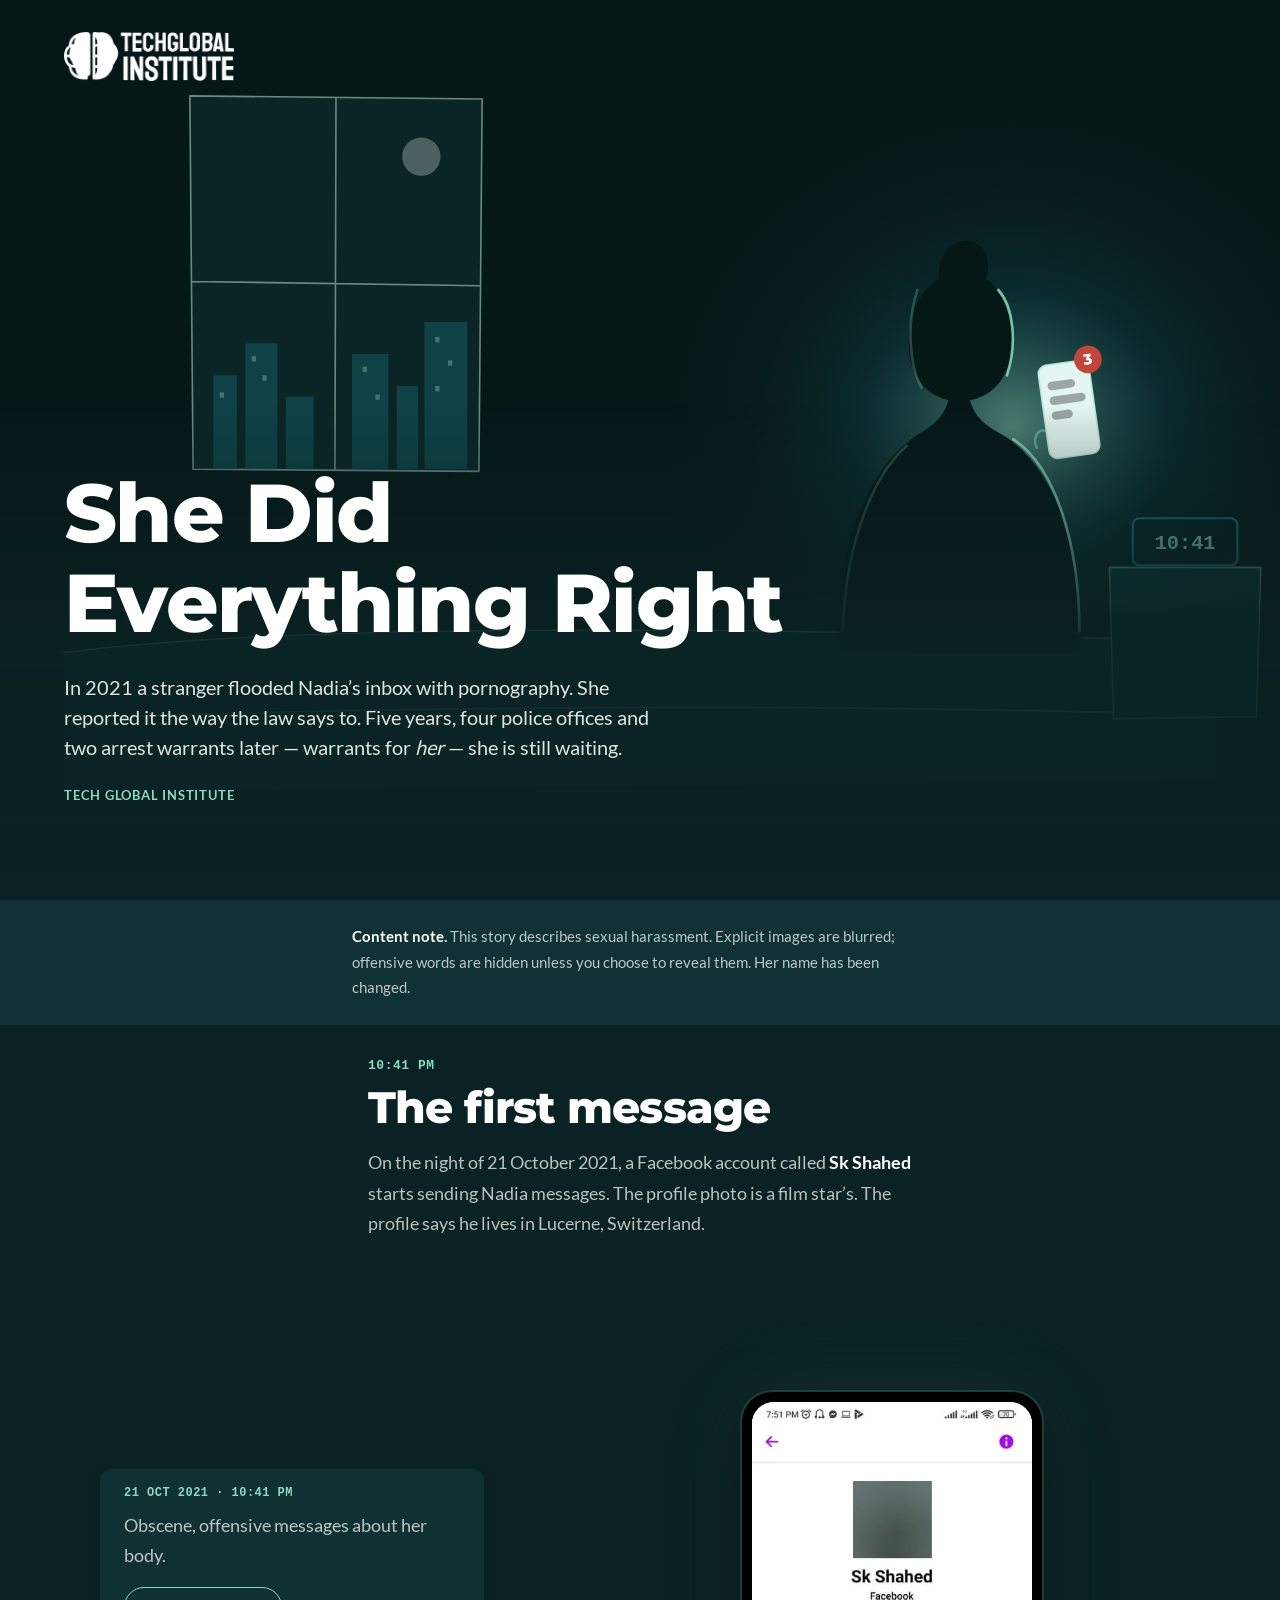
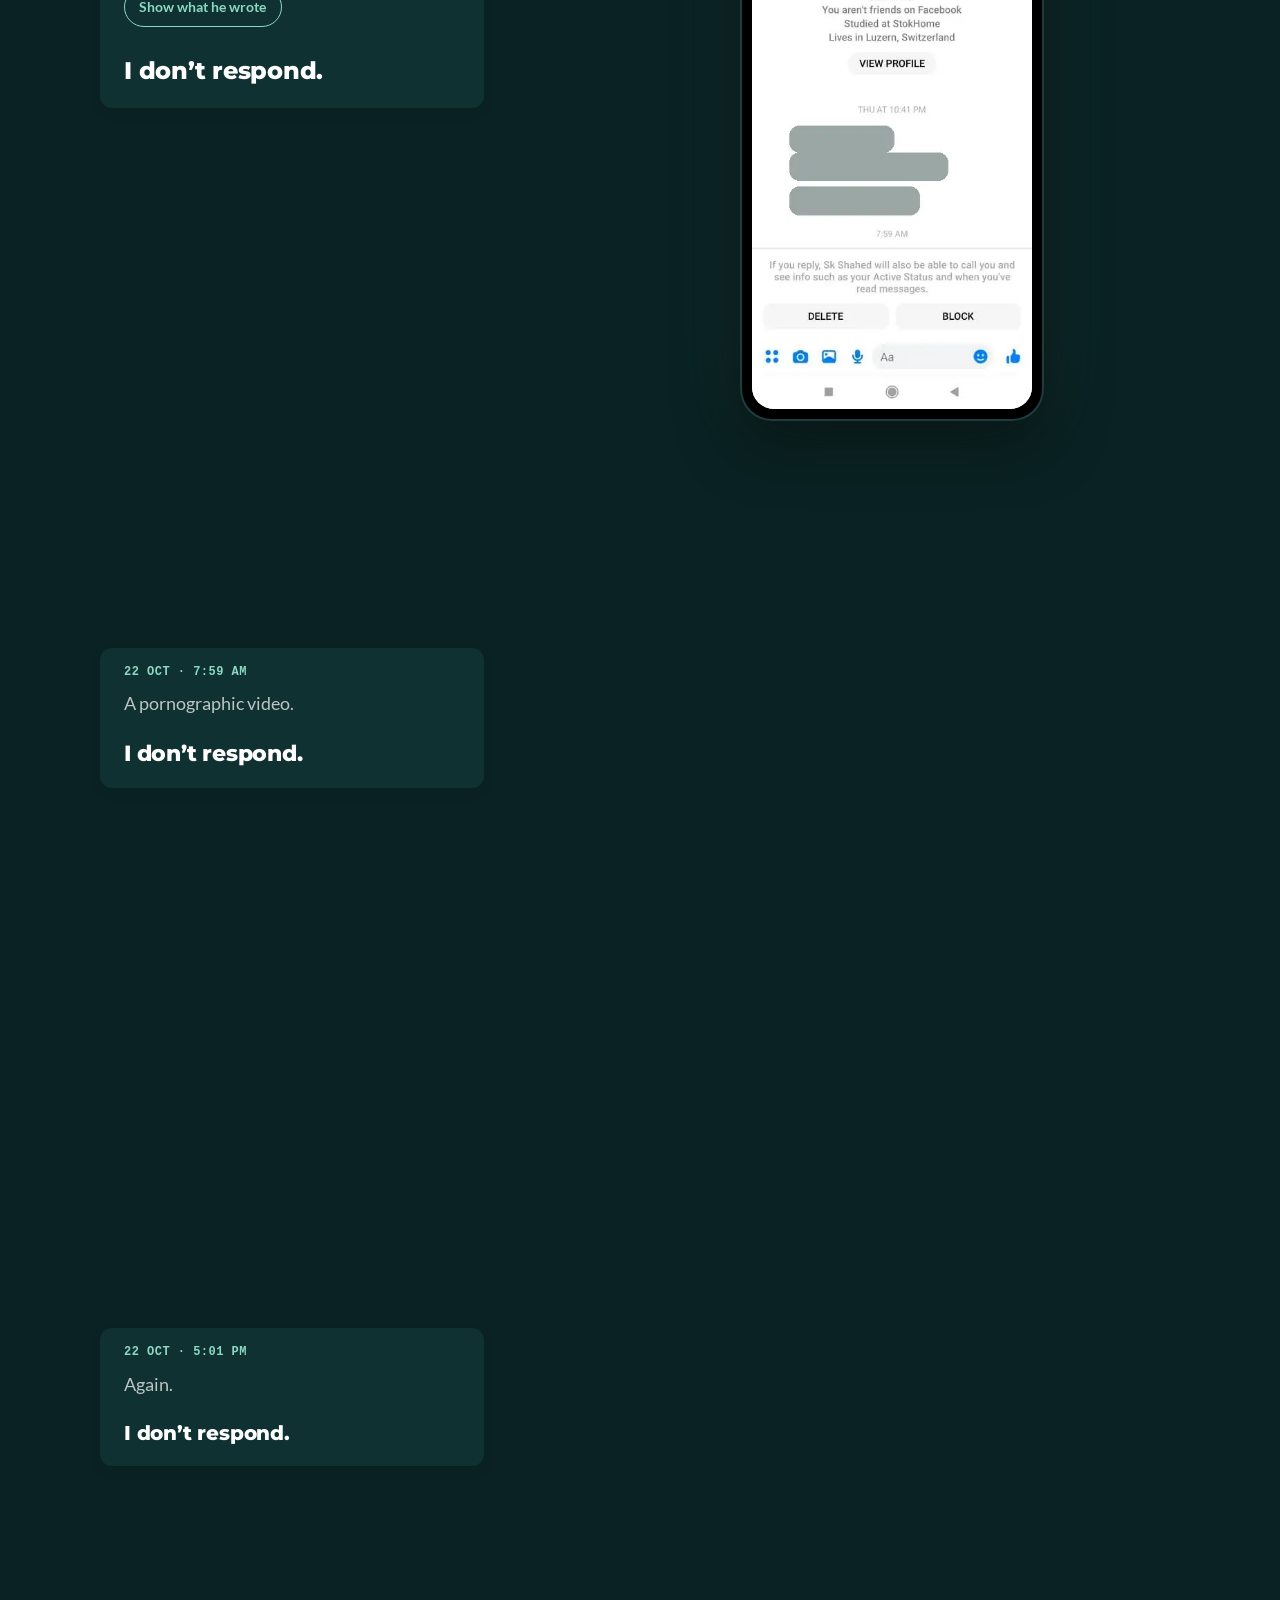
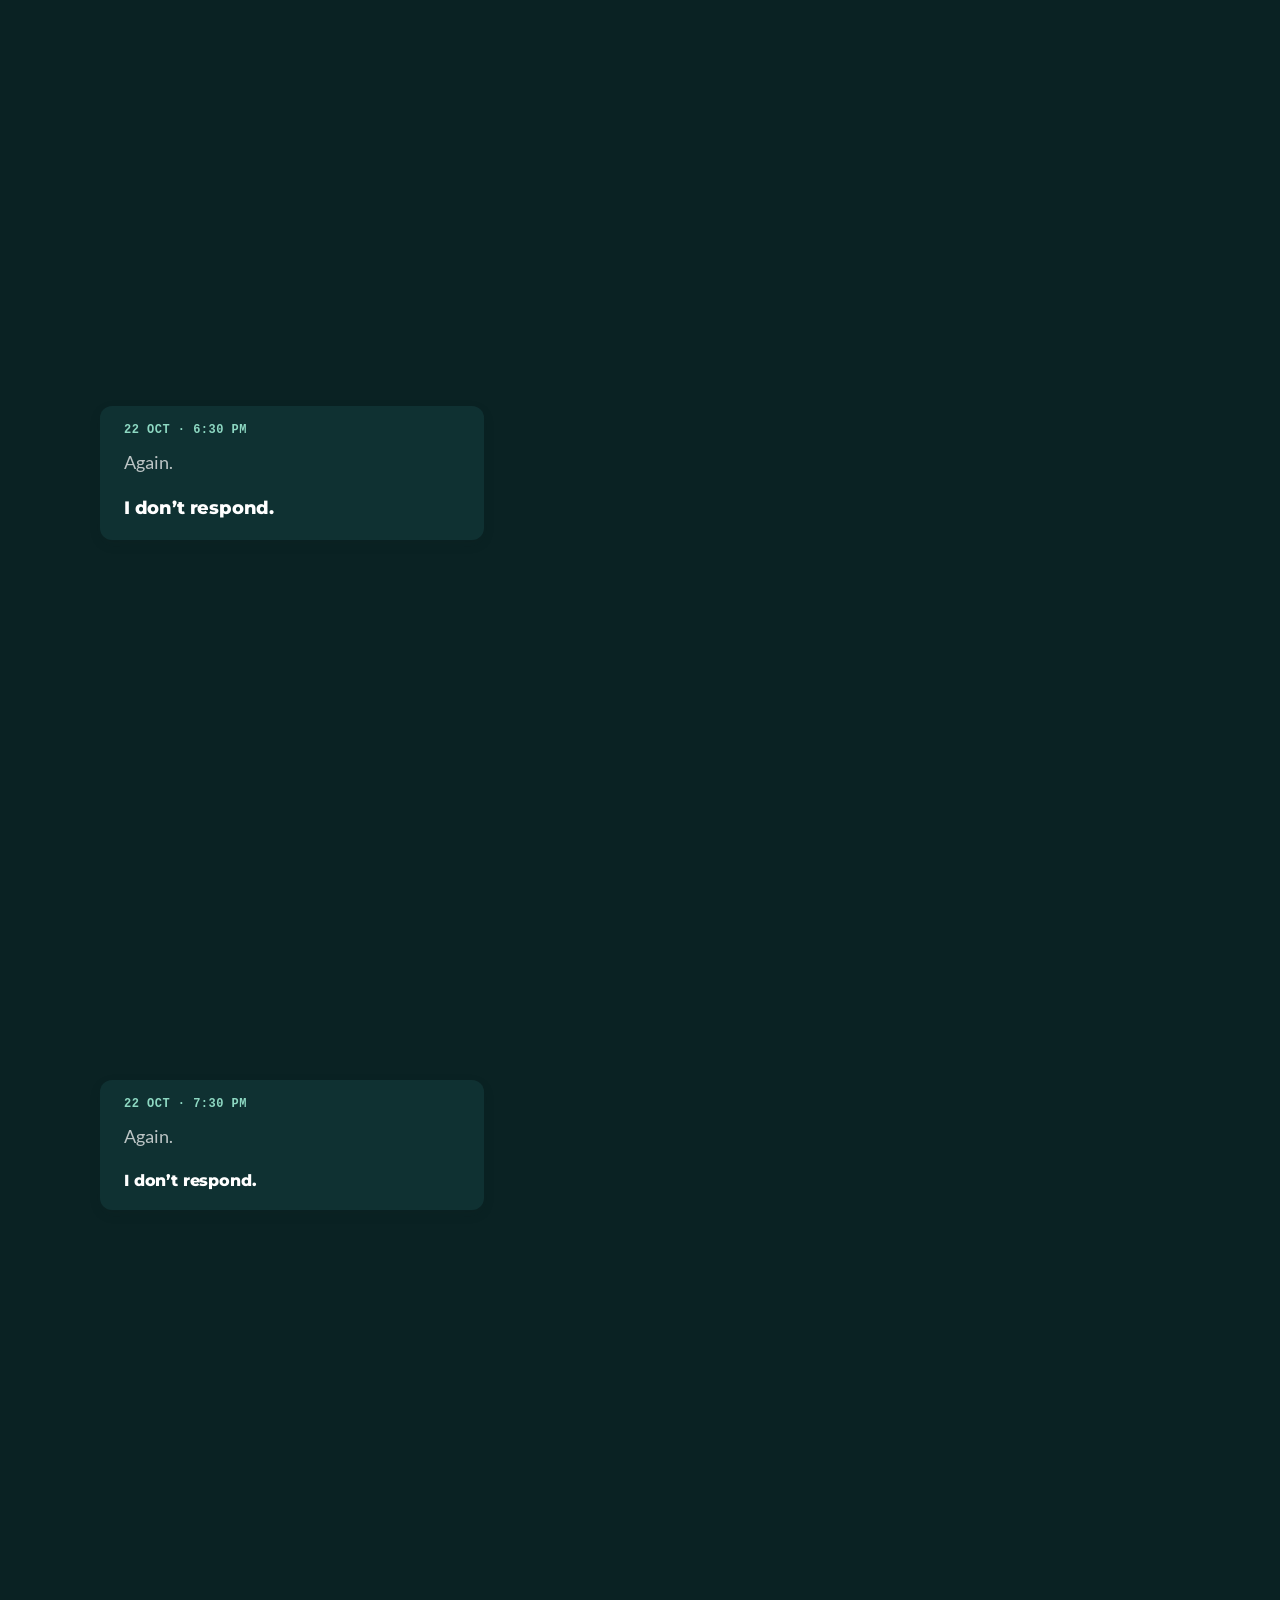
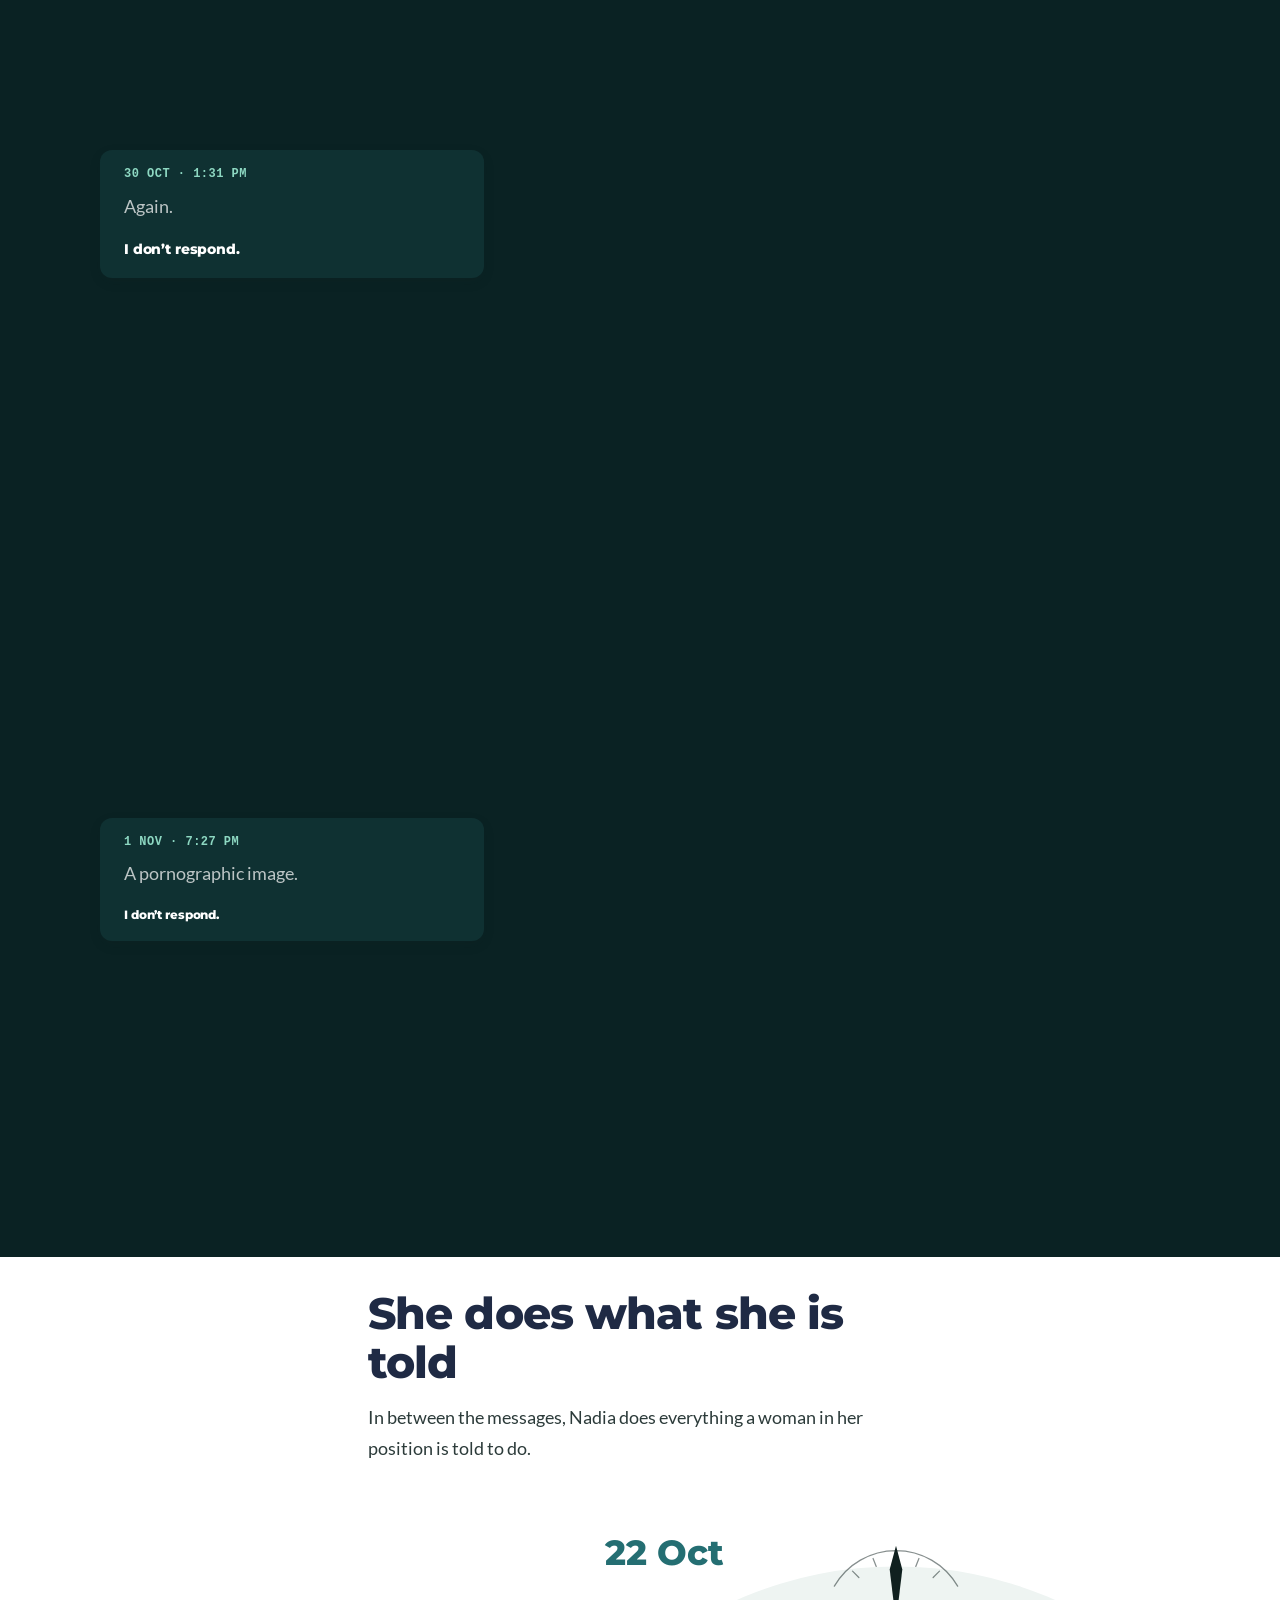
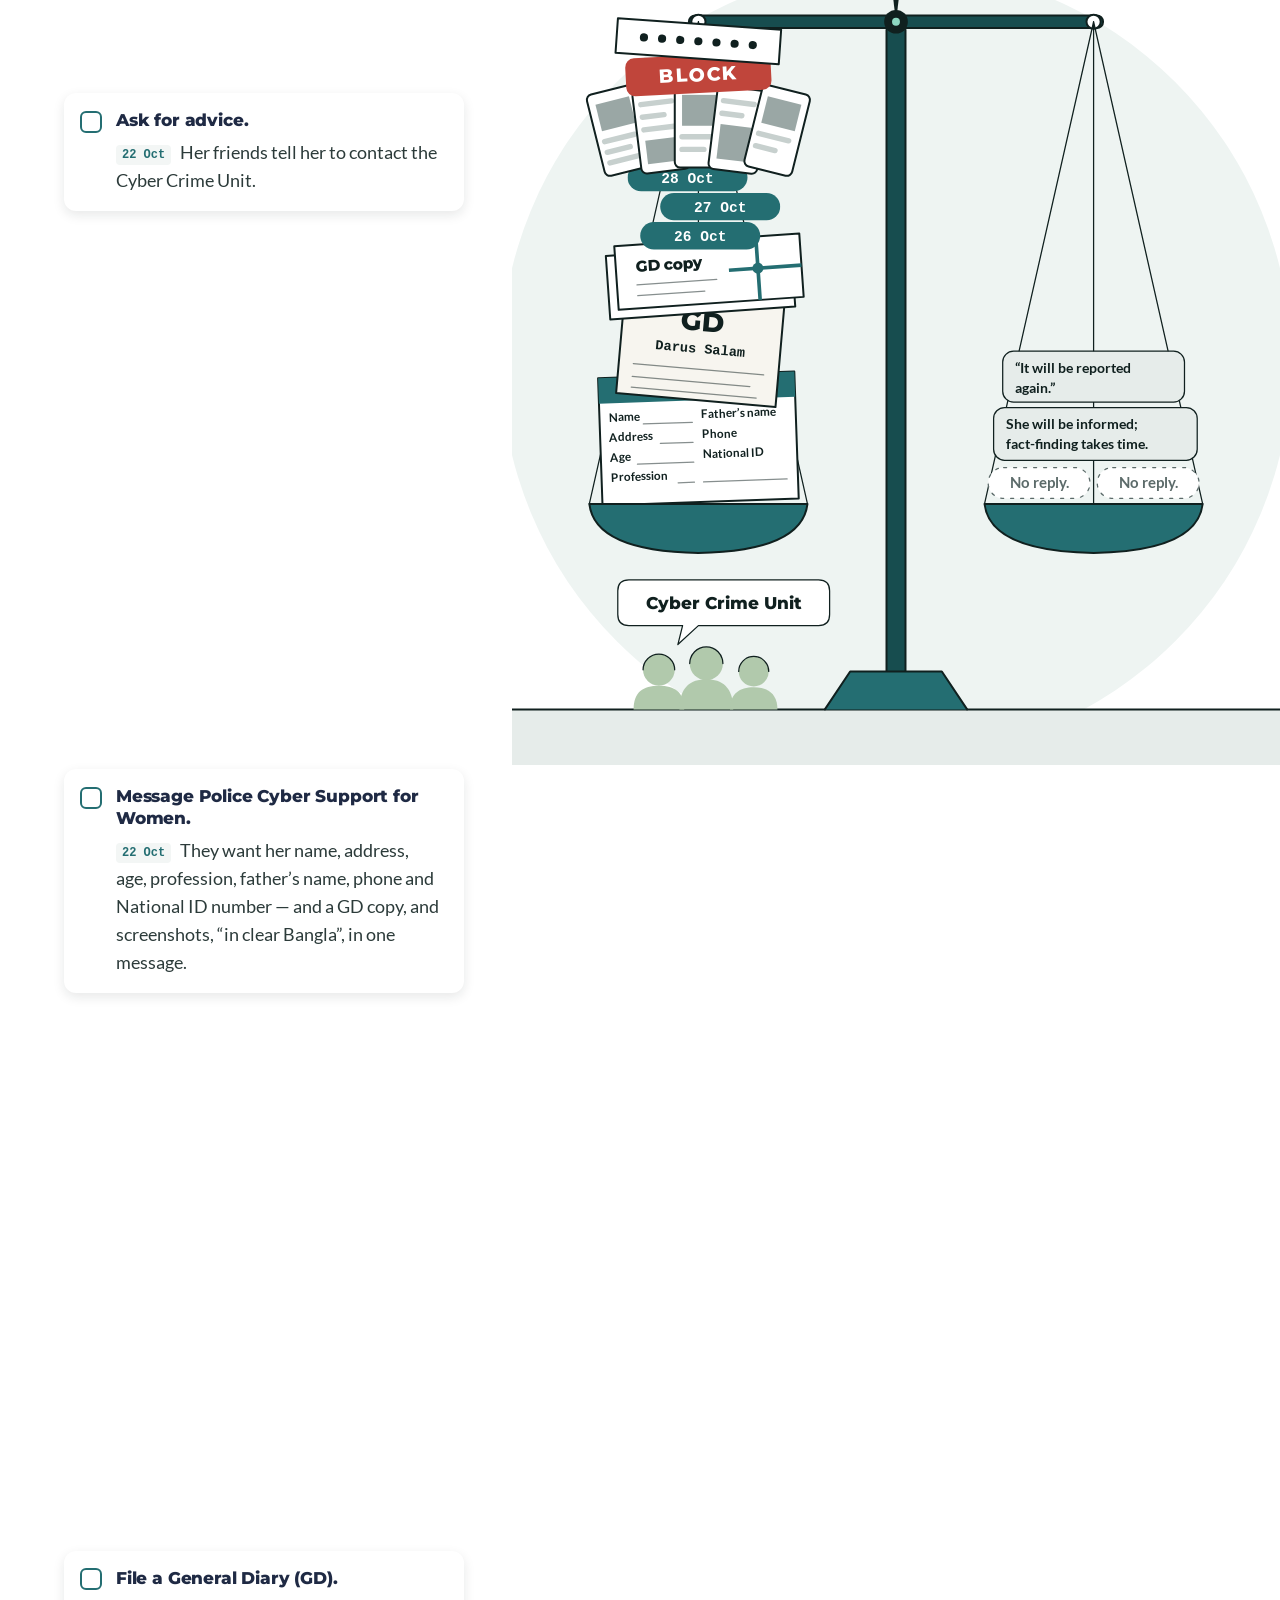
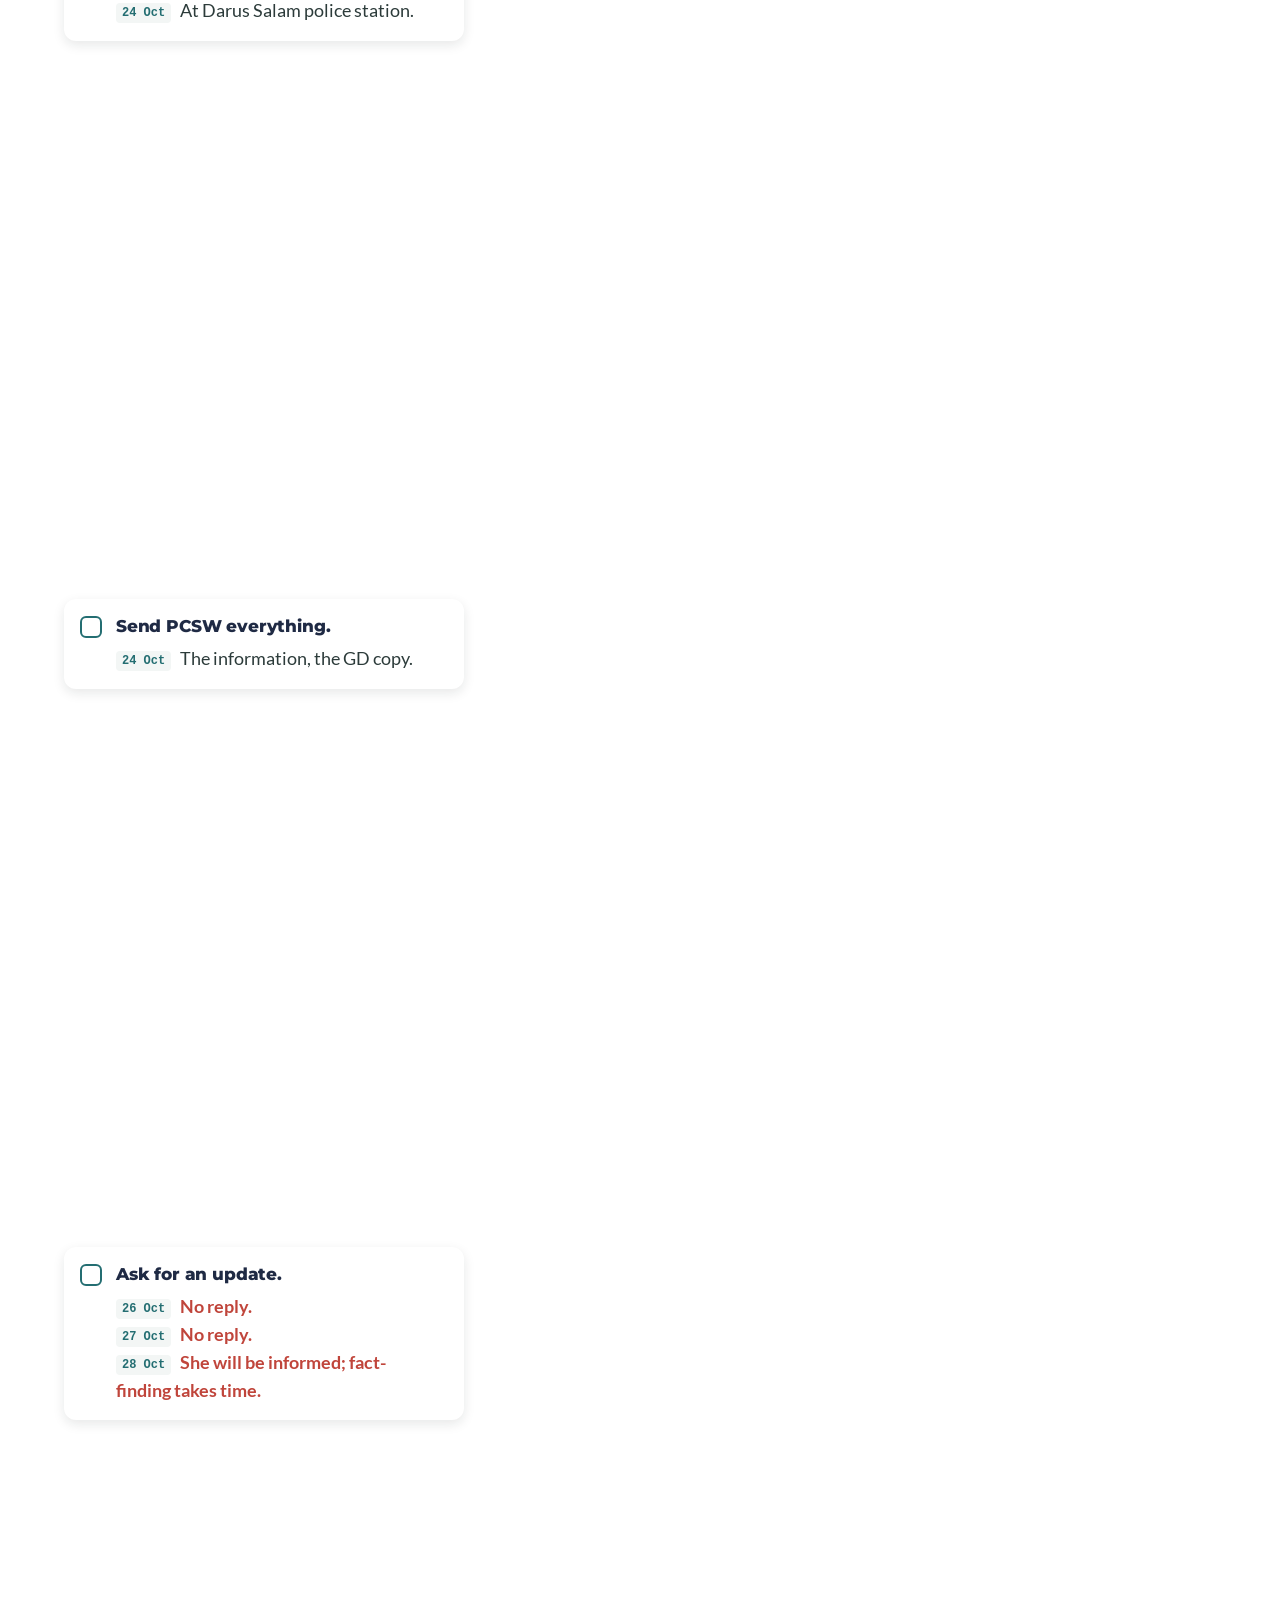
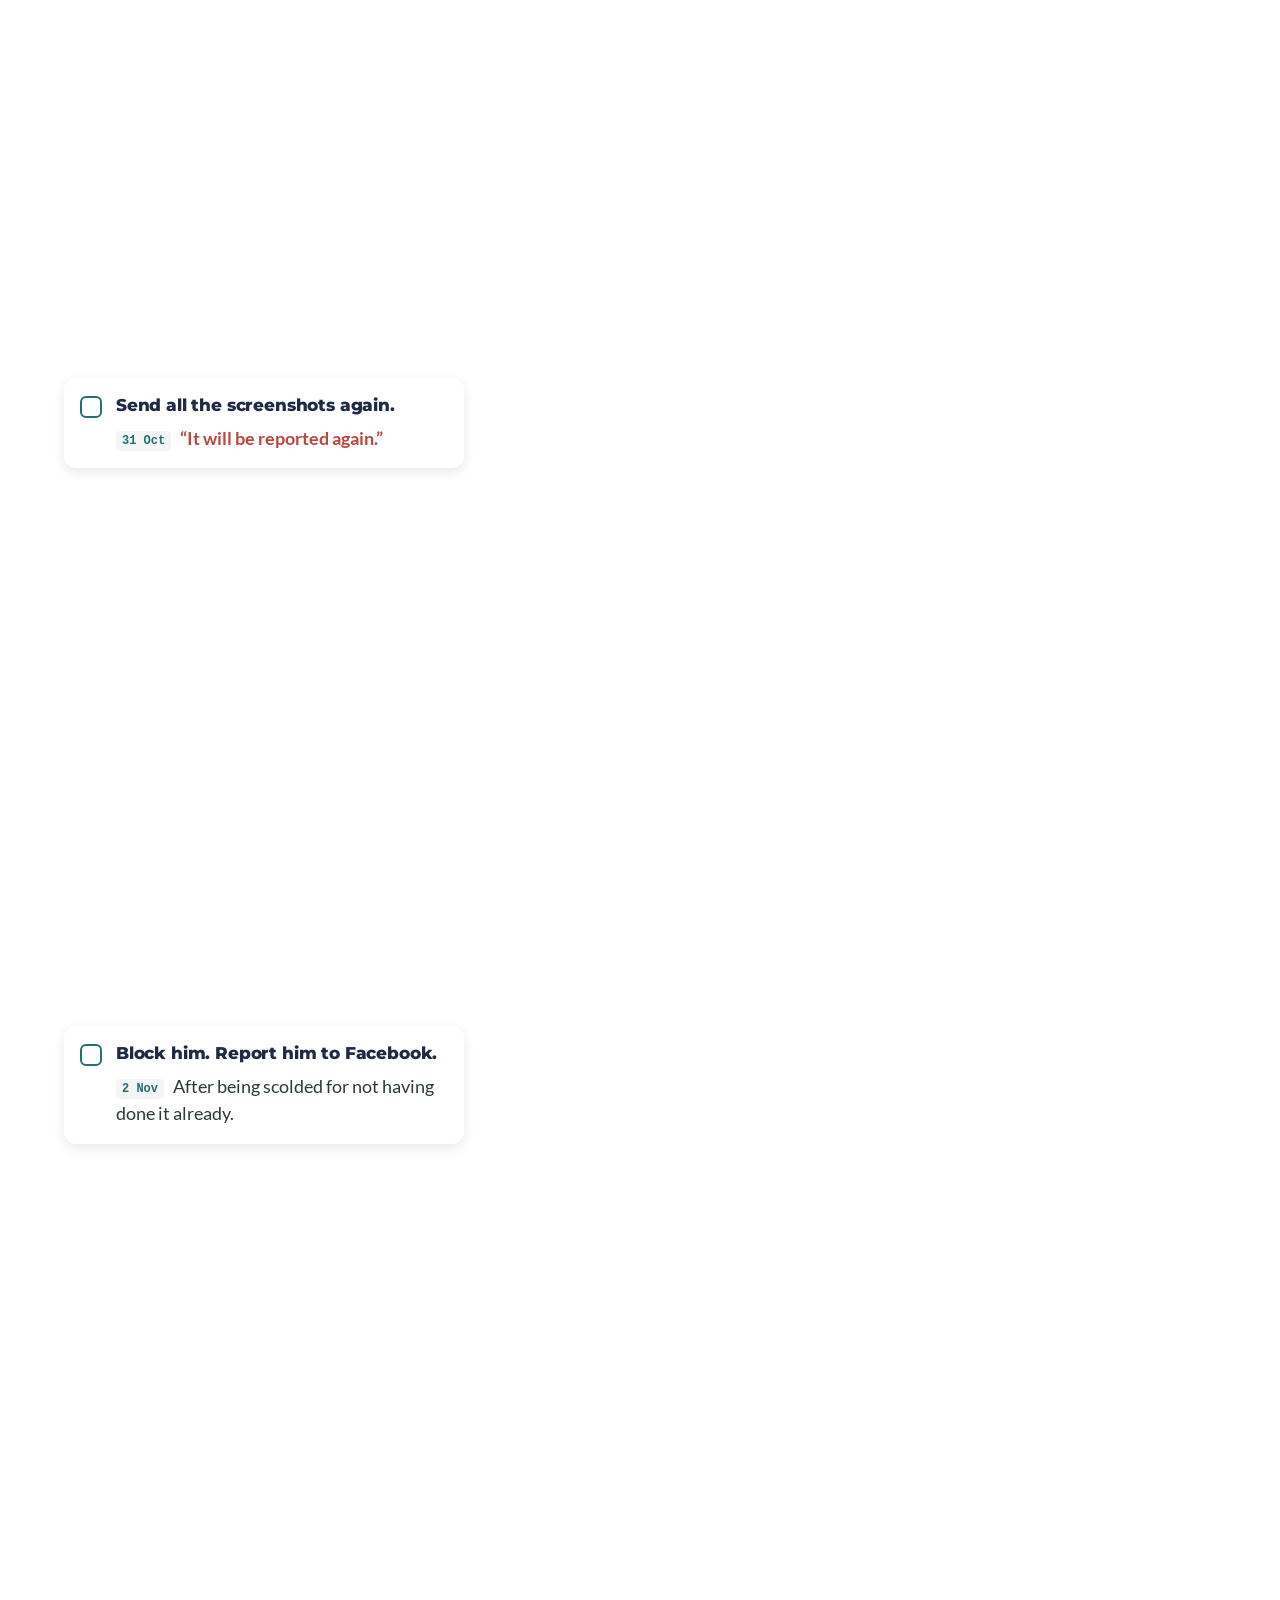
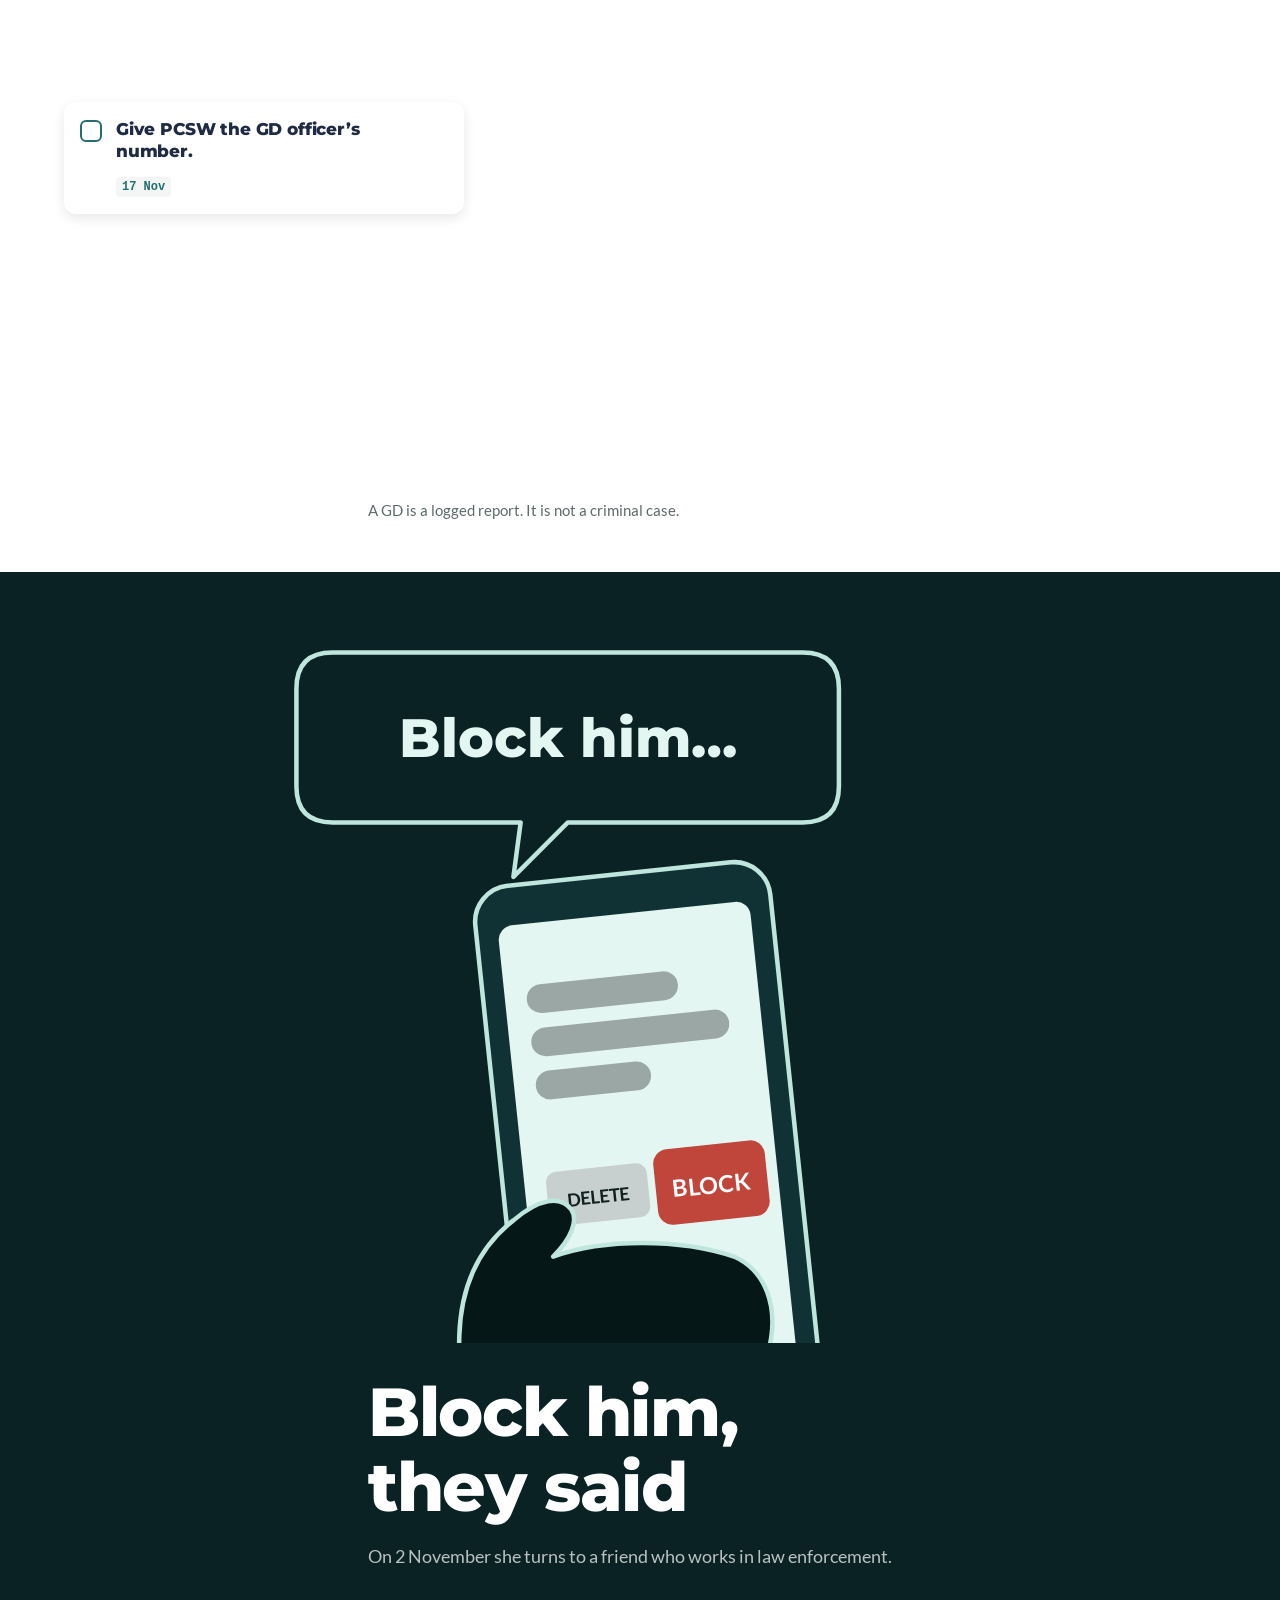
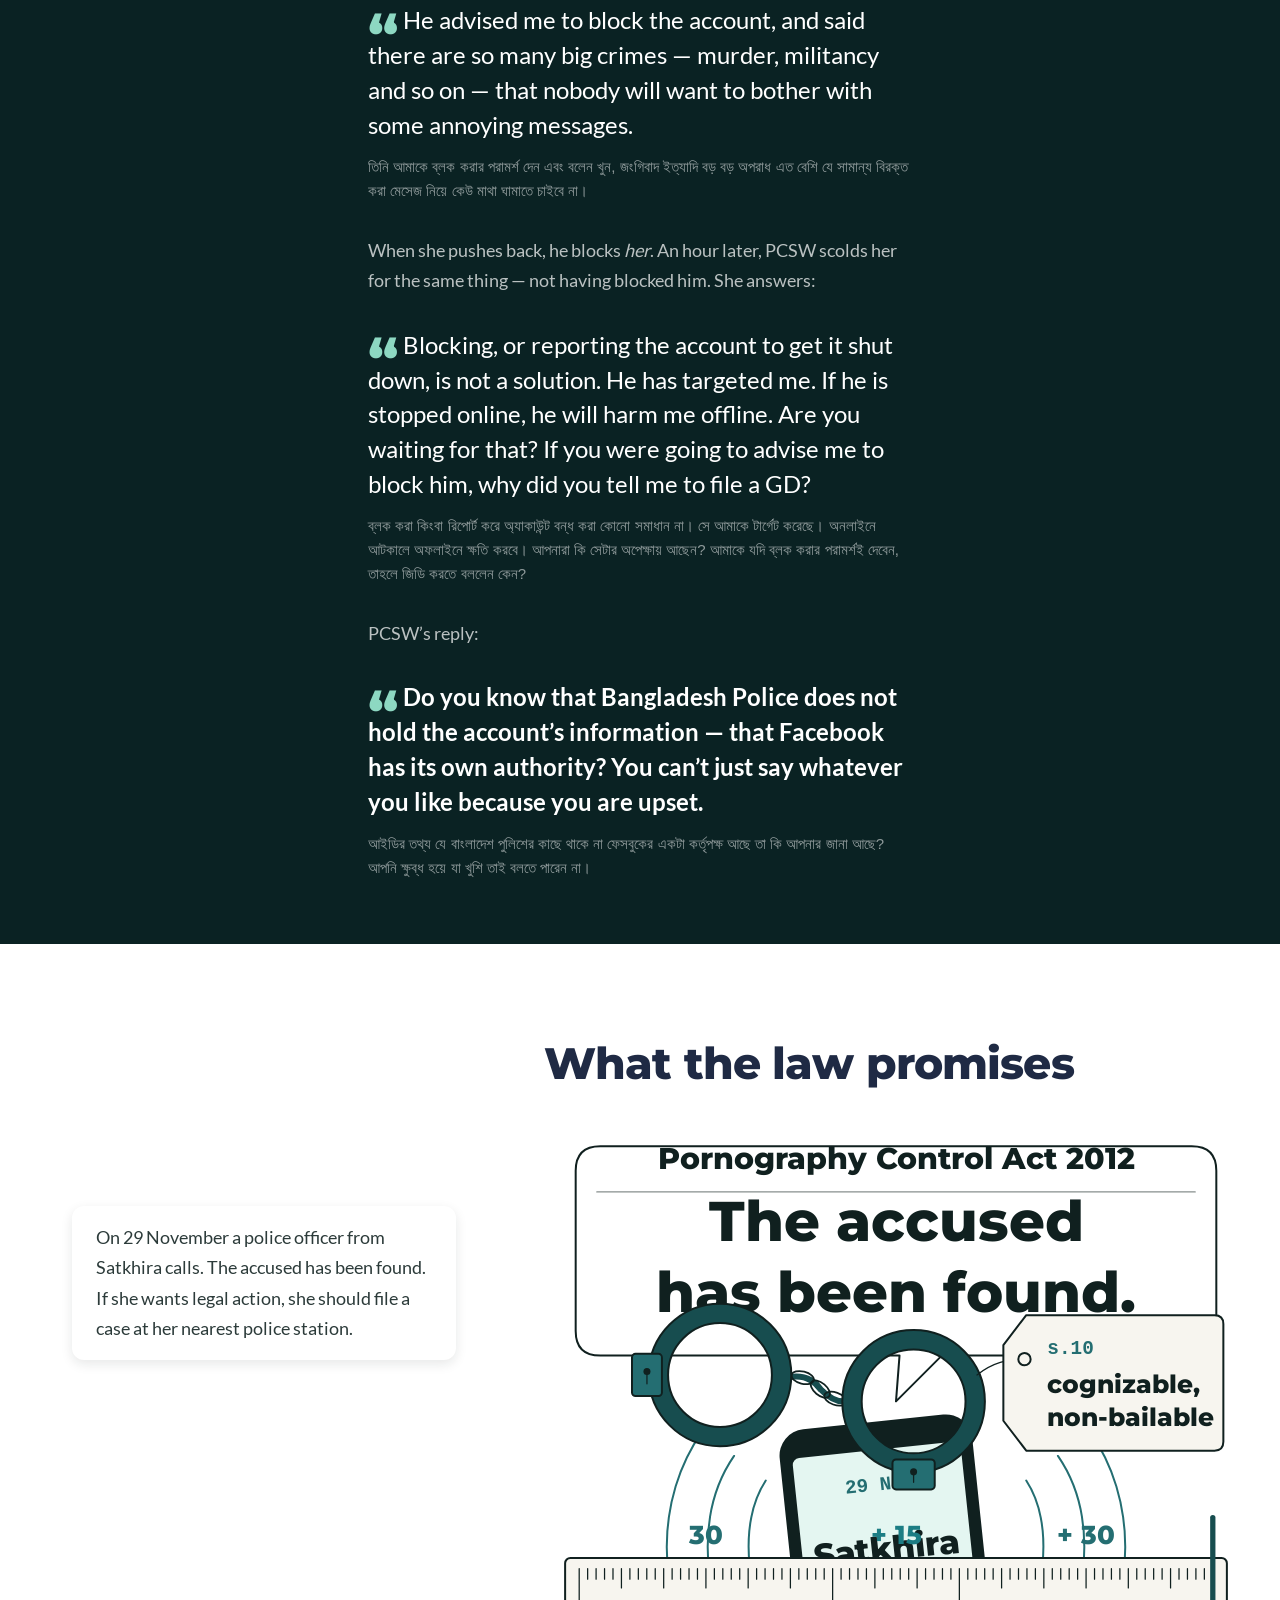
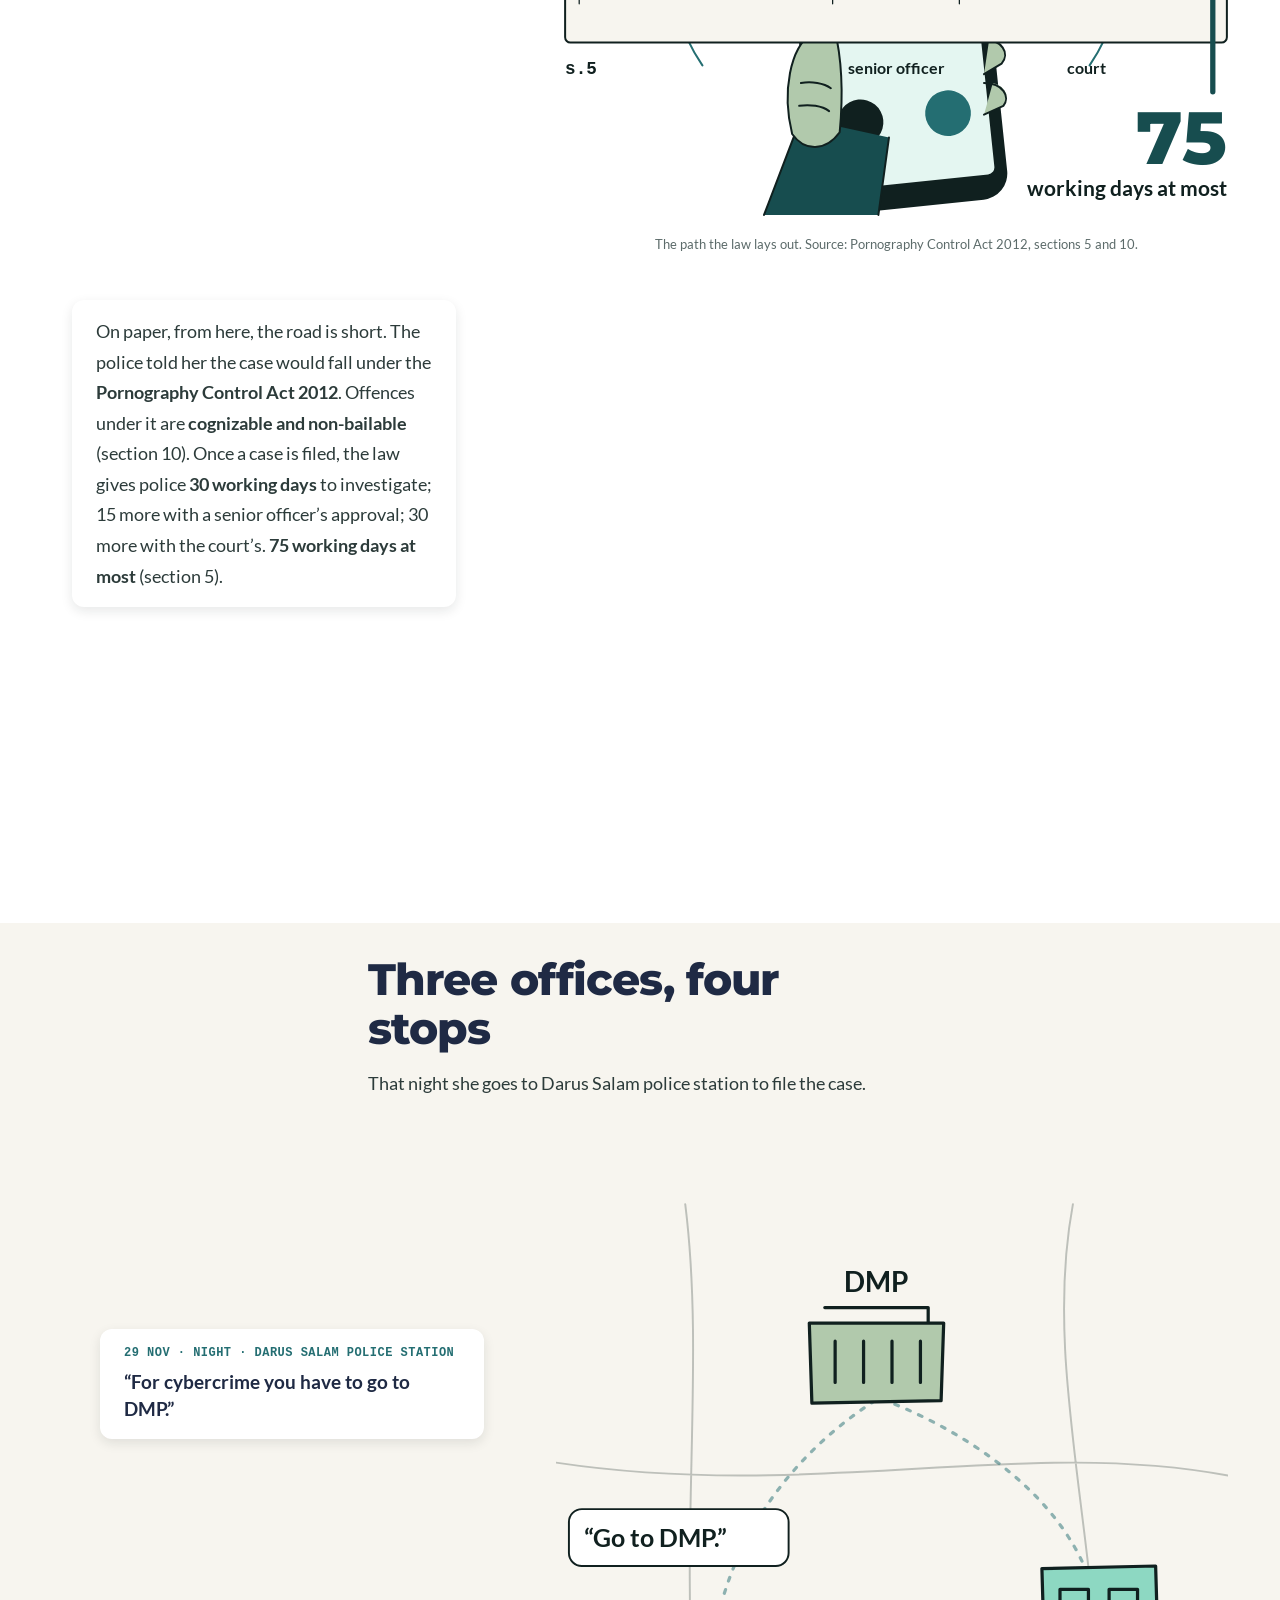
==== commit 4464d351: "Remove police officer names from runtime config and reporting note" ====
--- a/site/index.html
+++ b/site/index.html
@@ -1231,8 +1231,8 @@
           <div class="step" data-step="6">
             <p class="stamp">13&ndash;16 May</p>
             <p>The SI needs <strong>two or three more witnesses</strong>. Not at the station: on the first floor of a
-              bakery in Mirpur 1. When a witness asks if that is within the rules, <span data-cfg="siCase">The SI
-              </span> becomes furious. The same day her lawyer tells her the accused is out on bail.</p>
+              bakery in Mirpur 1. When a witness asks if that is within the rules, <span data-cfg="siCase">the
+                SI</span> becomes furious. The same day her lawyer tells her the accused is out on bail.</p>
           </div>
           <div class="step" data-step="7">
             <p class="stamp">4 Jul 2022</p>
@@ -2996,8 +2996,9 @@
         <h2 class="ch-title small">How we reported this</h2>
         <p data-draft>This story is based on a detailed, timestamped account the survivor wrote in Bangla, on
           screenshots she shared, which she gave permission to publish. We translated her account into English; quotes
-          are her words, or her record of what others said to her. Her name has been changed. The accused and the
-          officers are named as they appear in her account. The trial is ongoing and the accused has not been convicted.
+          are her words, or her record of what others said to her. Her name has been changed and police officers are
+          identified only by rank. The accused is named as the account appears in her record. The trial is ongoing and
+          the accused has not been convicted.
           Explicit images are blurred and offensive words hidden. Day counts are calculated from her dates.</p>
         <h3>Sources</h3>
         <div id="sources"><!-- @sources -->
--- a/site/css/story.css
+++ b/site/css/story.css
@@ -2,7 +2,7 @@
 *,*::before,*::after{box-sizing:border-box}
 html{-webkit-text-size-adjust:100%;scroll-behavior:smooth}
 @media (prefers-reduced-motion:reduce){html{scroll-behavior:auto}}
-body{margin:0;background:#fff;color:var(--text);font:400 1.0625rem/1.7 var(--font-body);overflow-x:hidden}
+body{margin:0;background:#fff;color:var(--text);font:400 1.0625rem/1.7 var(--font-body);overflow-x:hidden;overflow-x:clip}
 @media (min-width:600px){body{font-size:1.125rem}}
 img,svg,canvas{max-width:100%;display:block}
 img{height:auto}
@@ -75,13 +75,13 @@
 .night .q__bn{color:rgba(255,255,255,.55)}
 
 /* ===== scenes (scrollytelling) ===== */
-.scene{position:relative;margin:var(--space-6) 0}
+.scene{position:relative;isolation:isolate;margin:var(--space-6) 0}
 .scene__sticky{position:relative;padding:var(--space-5) var(--space-4)}
-.js .scene__sticky{position:-webkit-sticky;position:sticky;top:30px;height:calc(var(--vh,1vh)*100 - 30px);display:flex;align-items:center;justify-content:center;padding:var(--space-4)}
-.js .scene__steps{position:relative;z-index:2;margin-top:calc(var(--vh,1vh)*-100 + 30px);pointer-events:none}
-.step{width:calc(100% - 2rem);max-width:24rem;margin:0 auto var(--space-5);padding:var(--space-4) var(--space-5);background:#fff;color:var(--text);border-radius:var(--radius-lg);box-shadow:var(--shadow-md);pointer-events:auto;position:relative}
-.js .step{margin-bottom:60vh}
-.js .step:first-child{margin-top:35vh}
+.js .scene__sticky{position:-webkit-sticky;position:sticky;top:30px;z-index:1;isolation:isolate;height:calc(var(--vh,1vh)*100 - 30px);display:flex;align-items:center;justify-content:center;padding:var(--space-4)}
+.js .scene__steps{position:relative;z-index:10;isolation:isolate;margin-top:0;padding-top:8vh;pointer-events:none}
+.step{width:calc(100% - 2rem);max-width:24rem;margin:0 auto var(--space-5);padding:var(--space-4) var(--space-5);background:#fff;color:var(--text);border-radius:var(--radius-lg);box-shadow:var(--shadow-md);pointer-events:auto;position:relative;z-index:1}
+.js .step{margin-bottom:60vh;-webkit-transform:translate3d(0,0,0);transform:translate3d(0,0,0)}
+.js .step:first-child{margin-top:0}
 .step:empty{display:none}
 .js .step:empty{display:block;background:none;box-shadow:none;padding:0;height:1px;margin-bottom:55vh}
 .night .step{background:rgba(16,50,52,.94);color:var(--on-dark-muted)}
--- a/site/css/ch6.css
+++ b/site/css/ch6.css
@@ -64,7 +64,7 @@
 .js .road .scene__steps .step:last-child:not(:empty){margin-bottom:0}
 @media (min-width:900px){
   .js .road{display:block;max-width:none}
-  .js .road .scene__steps{margin-top:calc(var(--vh,1vh)*-100 + 30px);padding-left:max(24px,calc(50vw - 680px))}
+  .js .road .scene__steps{margin-top:calc(var(--vh,1vh)*-100 + 30px);padding-top:0;padding-left:max(24px,calc(50vw - 680px))}
   .js .road .step{margin-left:0}
   .js .road__stage{height:56%}
   .js .road__band{top:56%;height:44%}
--- a/site/css/ch7-ch10.css
+++ b/site/css/ch7-ch10.css
@@ -56,7 +56,7 @@
 .js .scene--crowd{display:block;max-width:none;margin:0}
 #ch10{padding-bottom:0}
 .js .scene--crowd .scene__sticky{display:block;padding:0;overflow:hidden}
-.js #ch10 .scene__steps{margin-top:calc(var(--vh,1vh)*-100 + 30px);padding:0 0 1px}
+.js #ch10 .scene__steps{margin-top:0;padding:8vh 0 1px}
 .js #ch10 .scene__steps .step:last-child{margin-bottom:var(--space-5)}
 .crowd__title{position:relative;z-index:1;padding:var(--space-5) var(--space-4) 0;max-width:var(--measure);margin:0 auto}
 .js .crowd__title{position:absolute;top:0;left:0;right:0;max-width:none;text-shadow:0 1px 12px #0A2223,0 0 4px #0A2223}
@@ -82,7 +82,7 @@
 .dots__fig{font:800 clamp(2.25rem,9vw,3.5rem)/1.1 var(--font-display);display:block;margin:var(--space-2) 0 0;color:#fff;letter-spacing:-.02em}
 .dots__label{font-size:.9375rem}
 @media (min-width:900px){
-  .js #ch10 .scene__steps{width:42%;padding:0 var(--space-6) 1px var(--space-8)}
+  .js #ch10 .scene__steps{width:42%;margin-top:calc(var(--vh,1vh)*-100 + 30px);padding:0 var(--space-6) 1px var(--space-8)}
   .js #ch10 .step{margin-left:0}
   .js #ch10 .scene__steps .step:last-child{margin-bottom:calc(var(--vh,1vh)*50 - 185px)}
   .js .crowd__title{padding:var(--space-6) var(--space-8) 0}
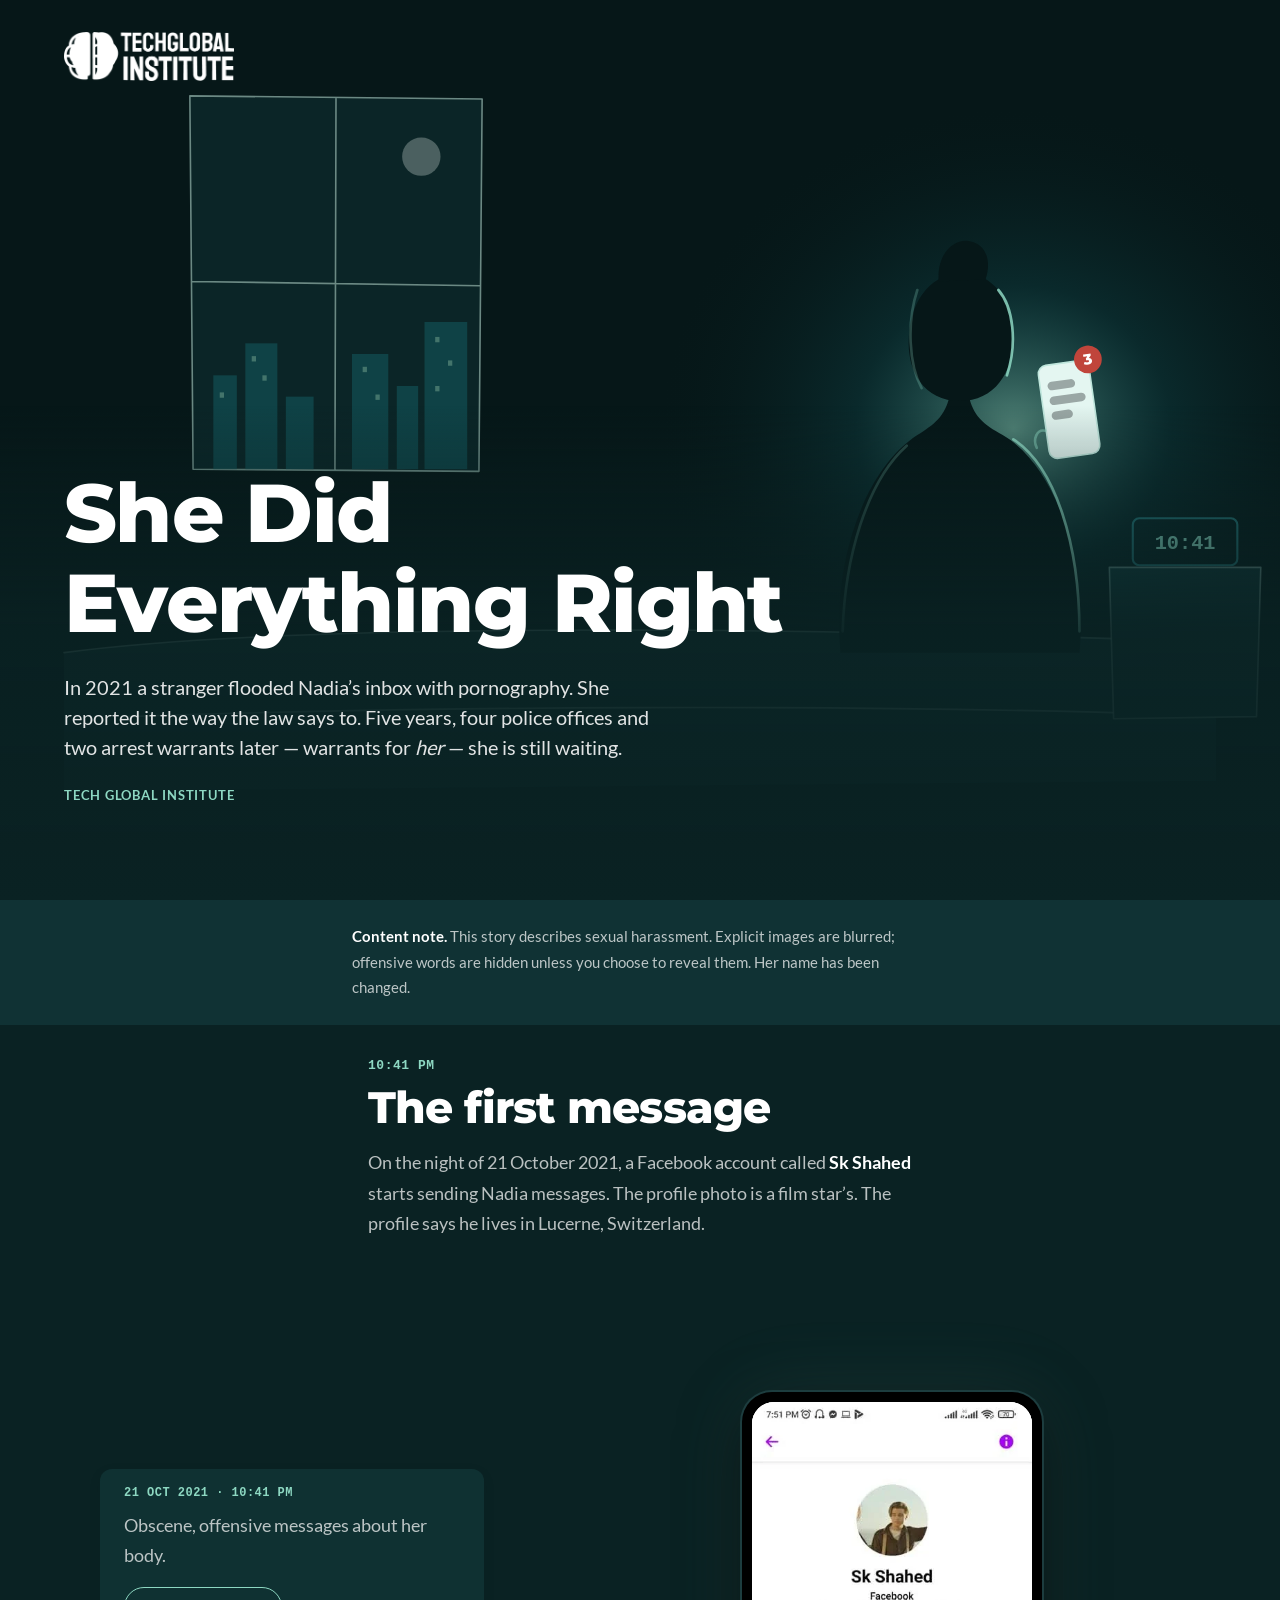
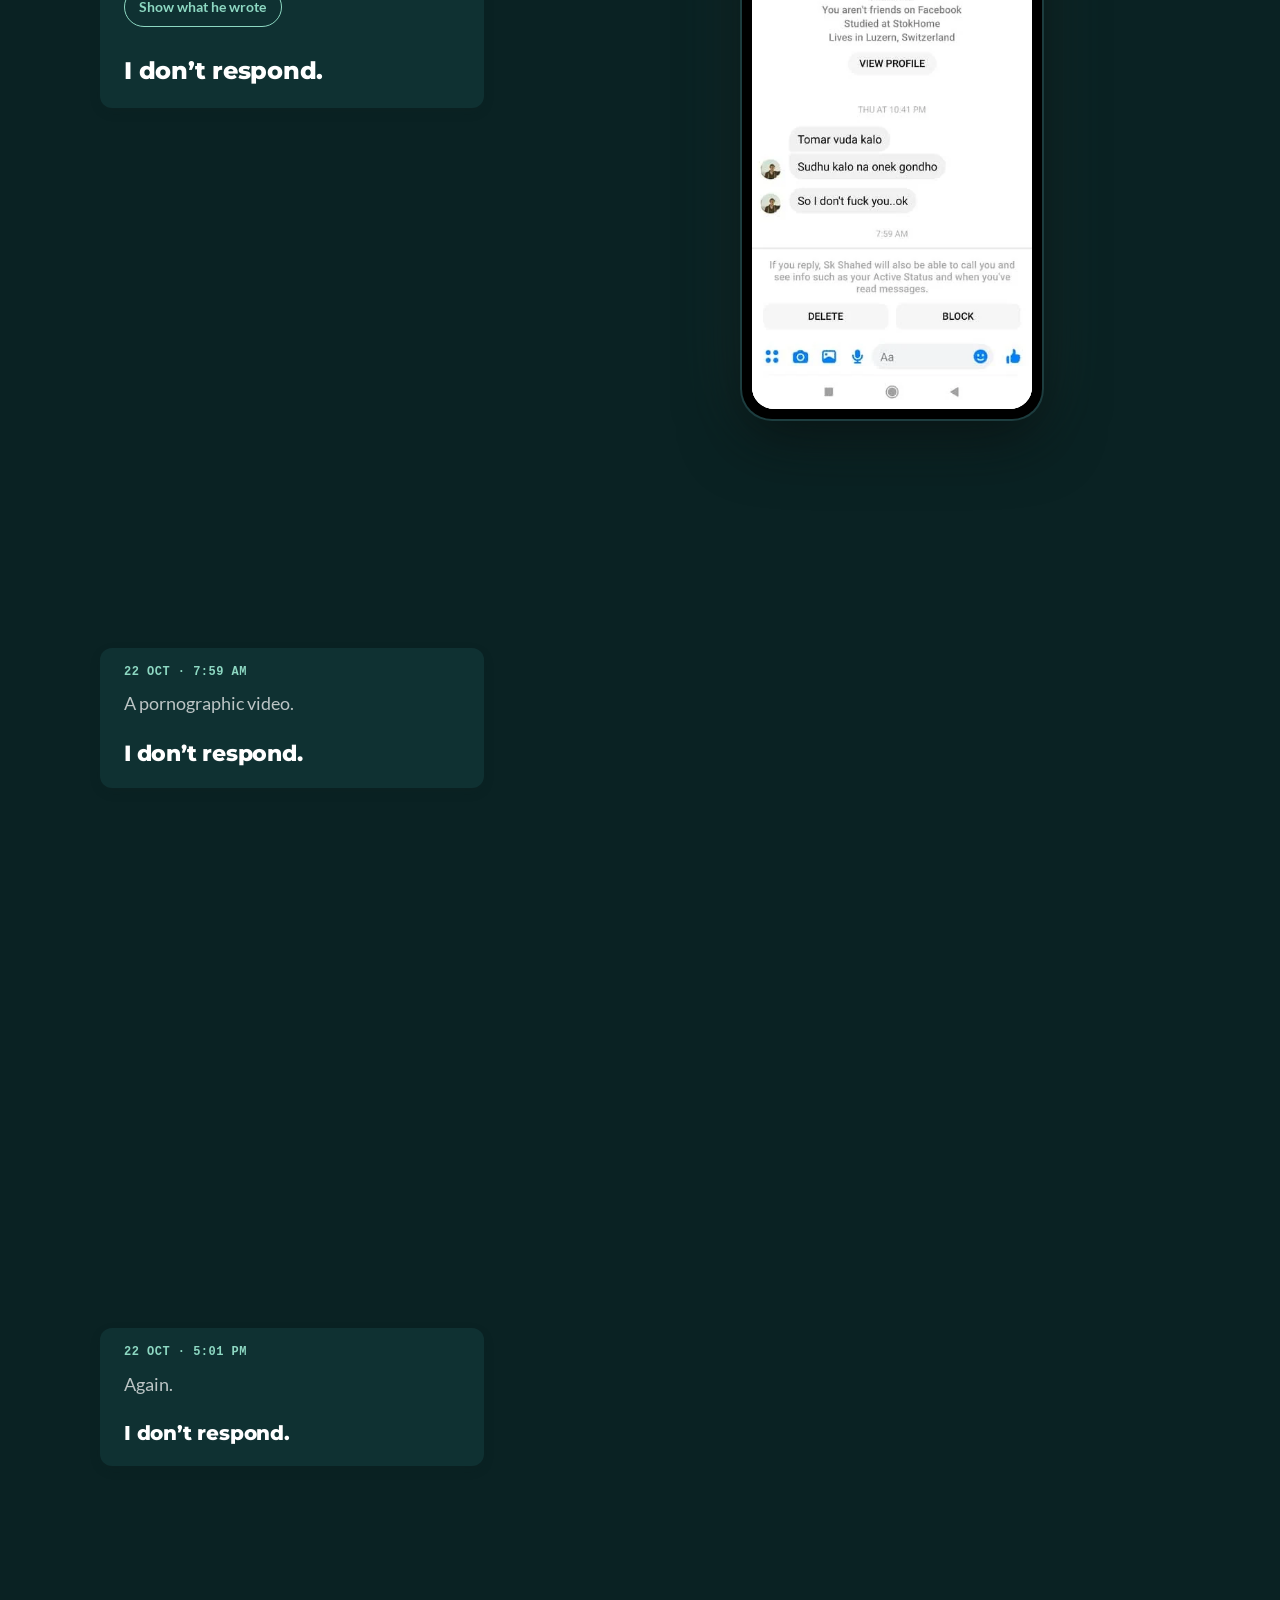
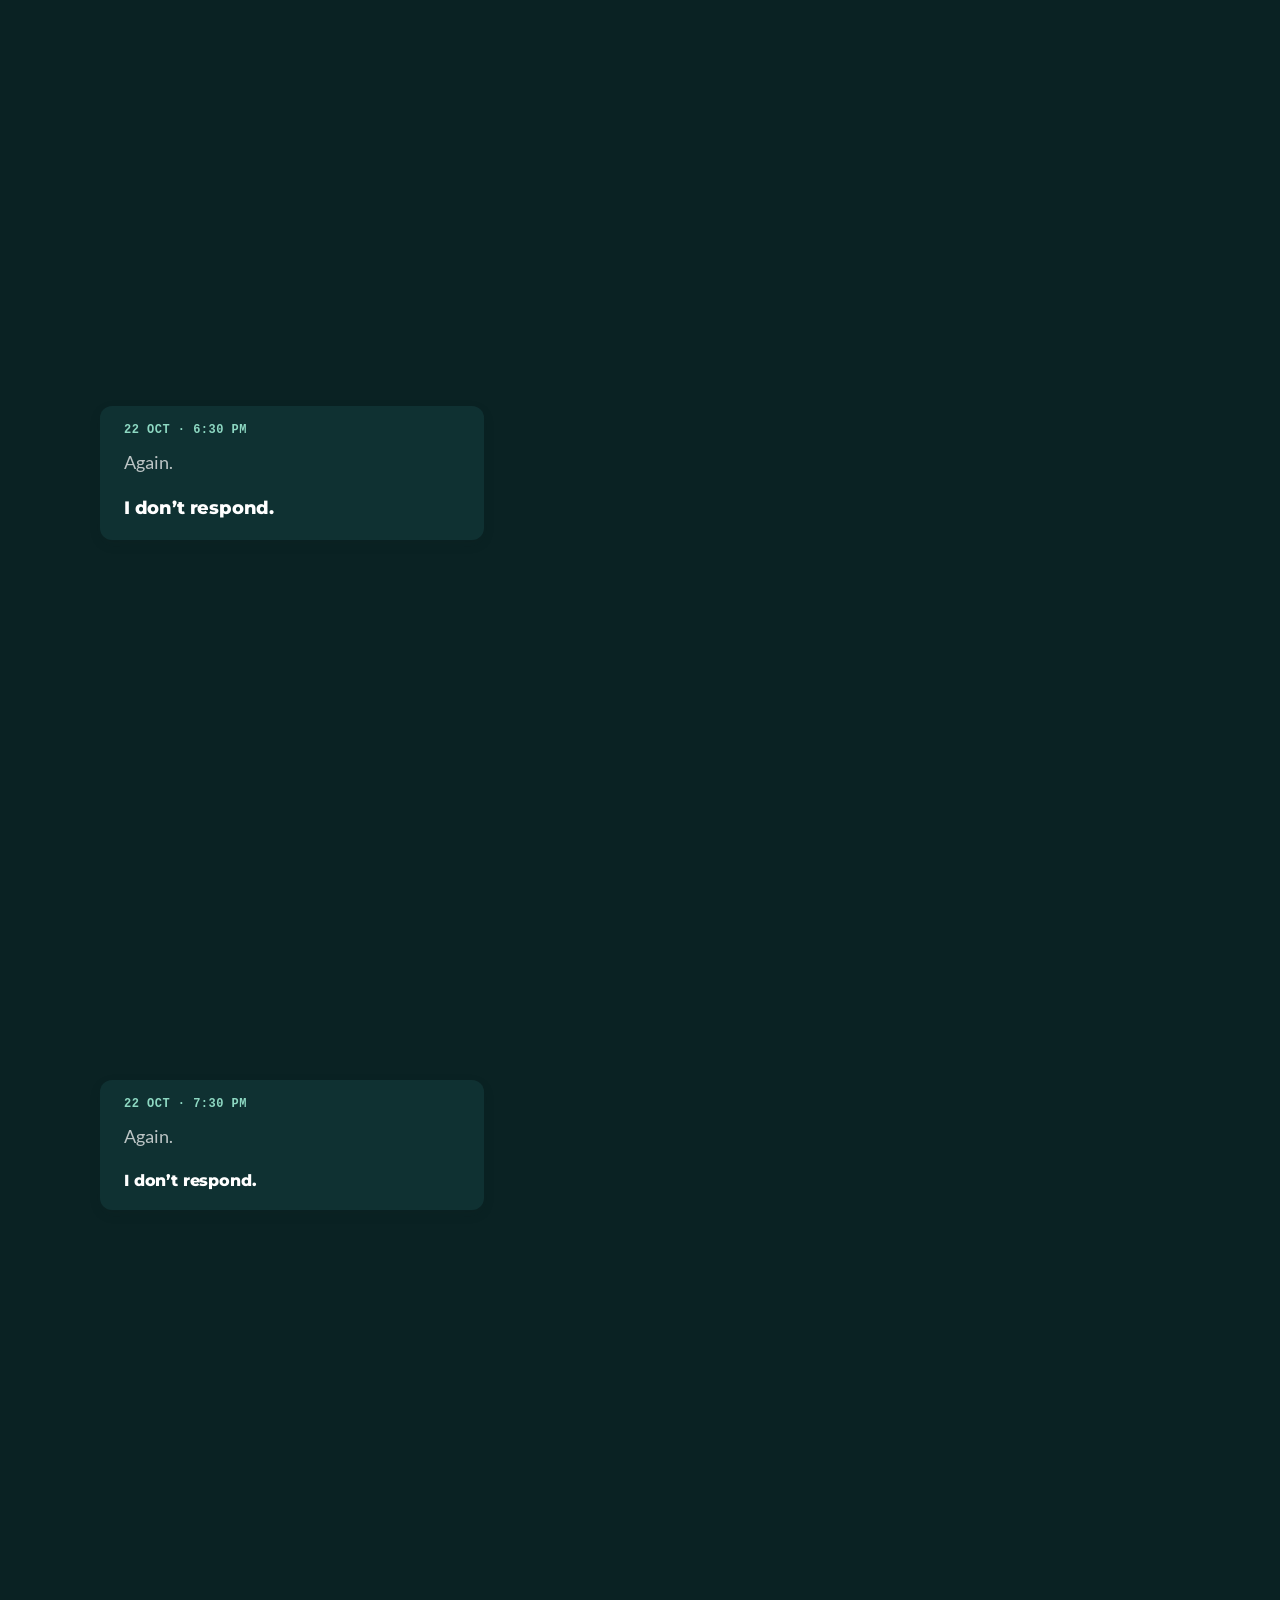
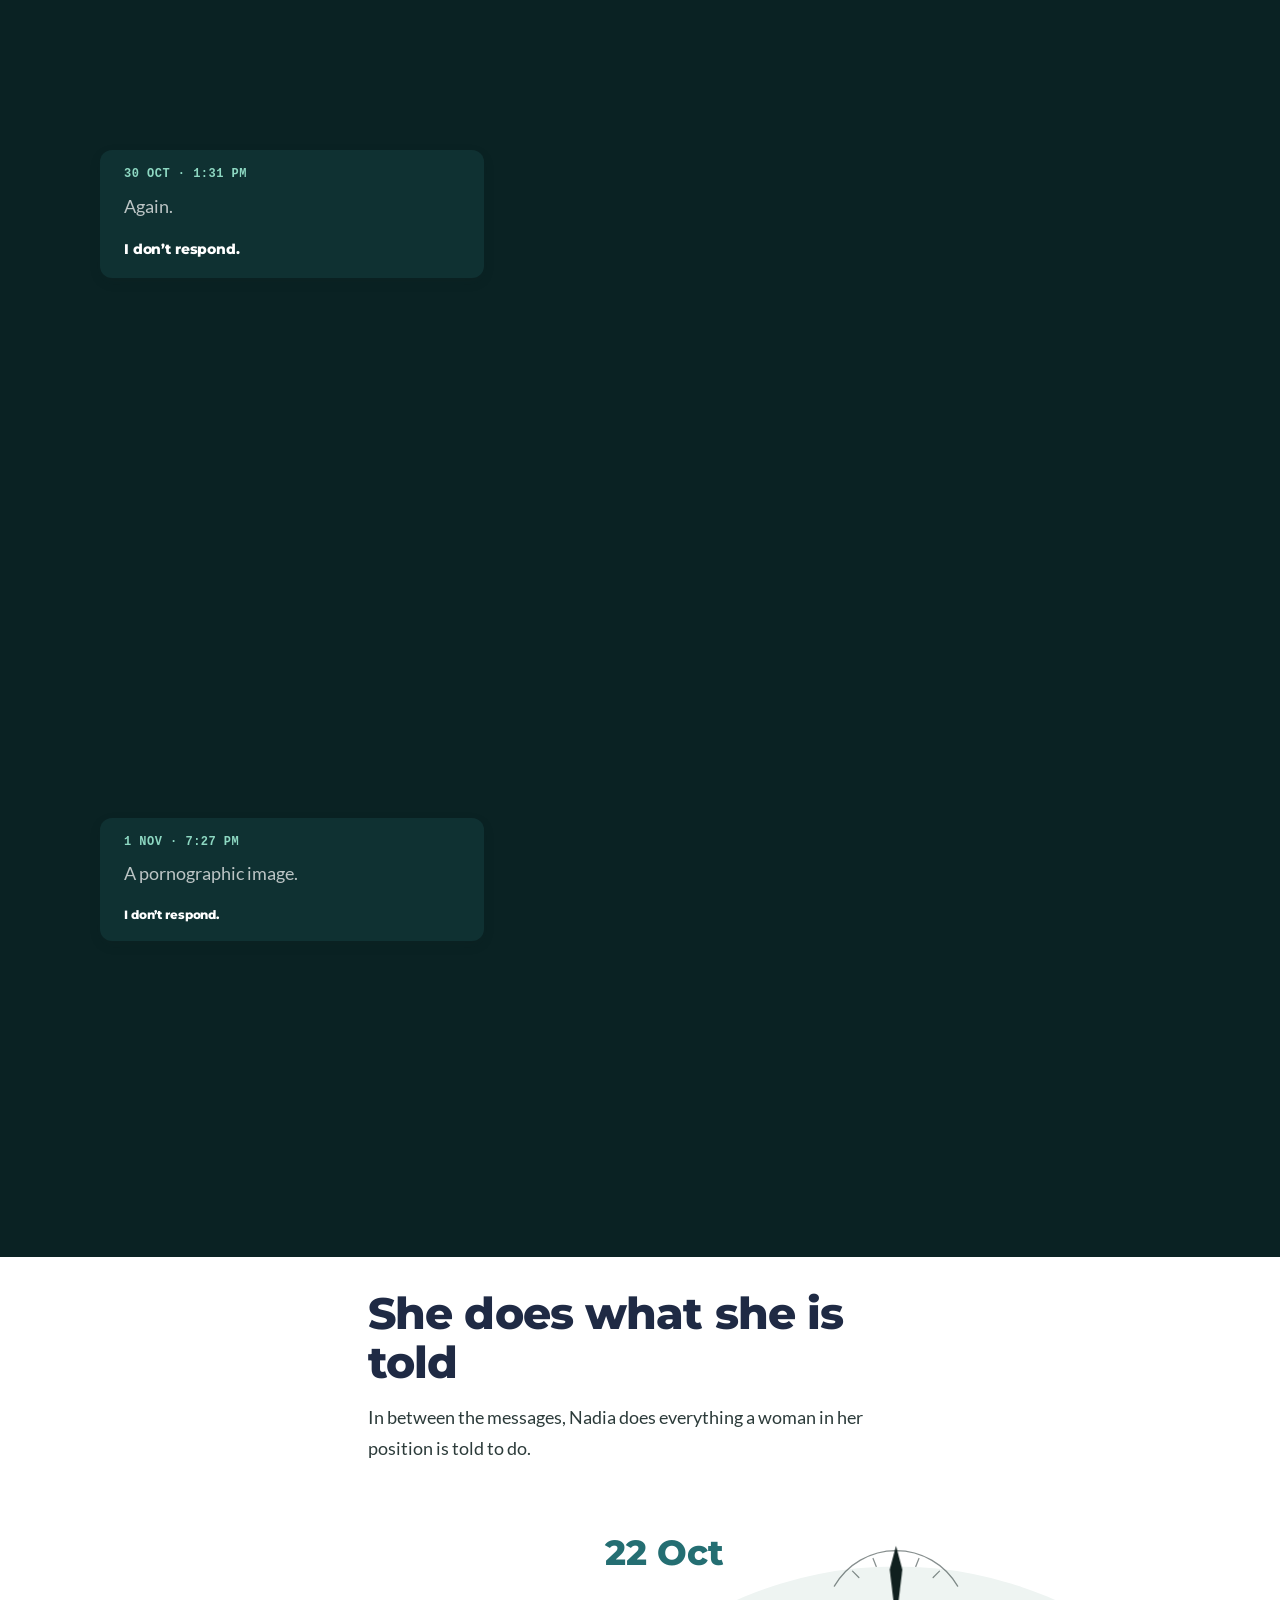
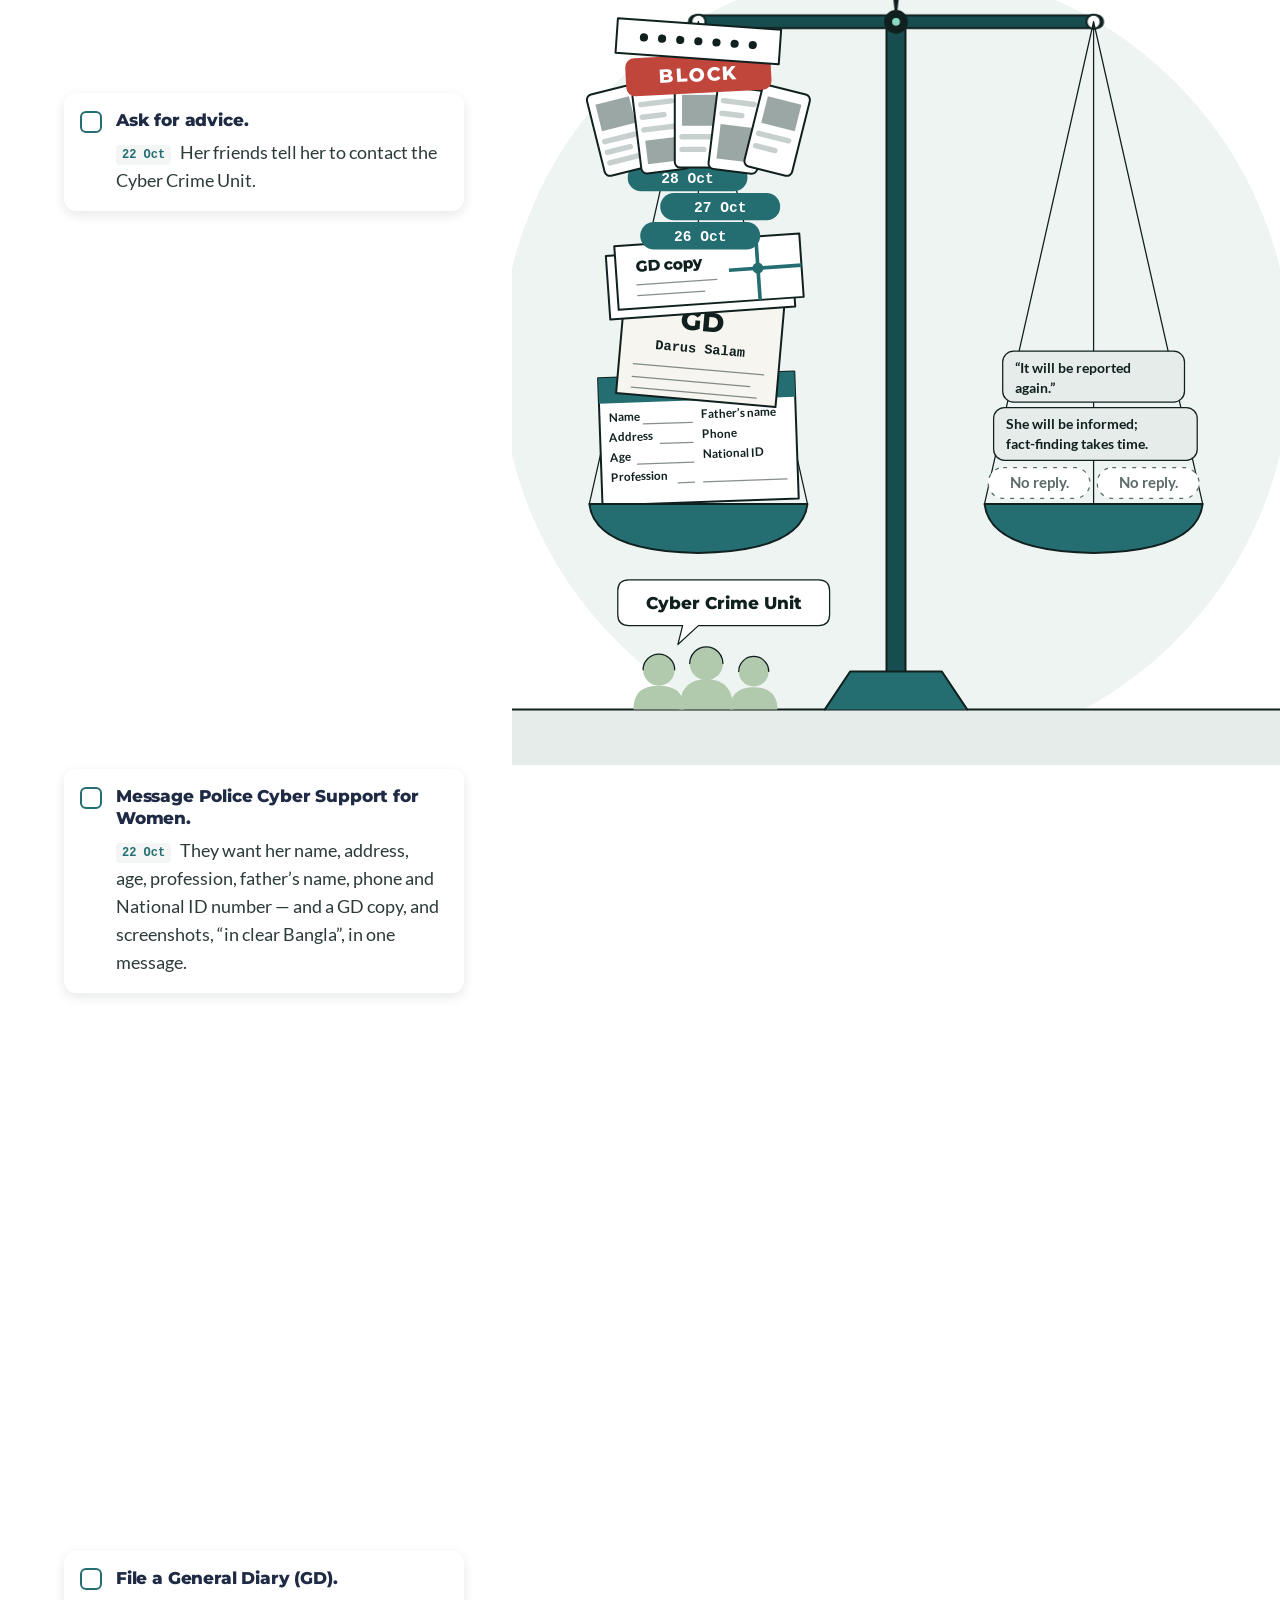
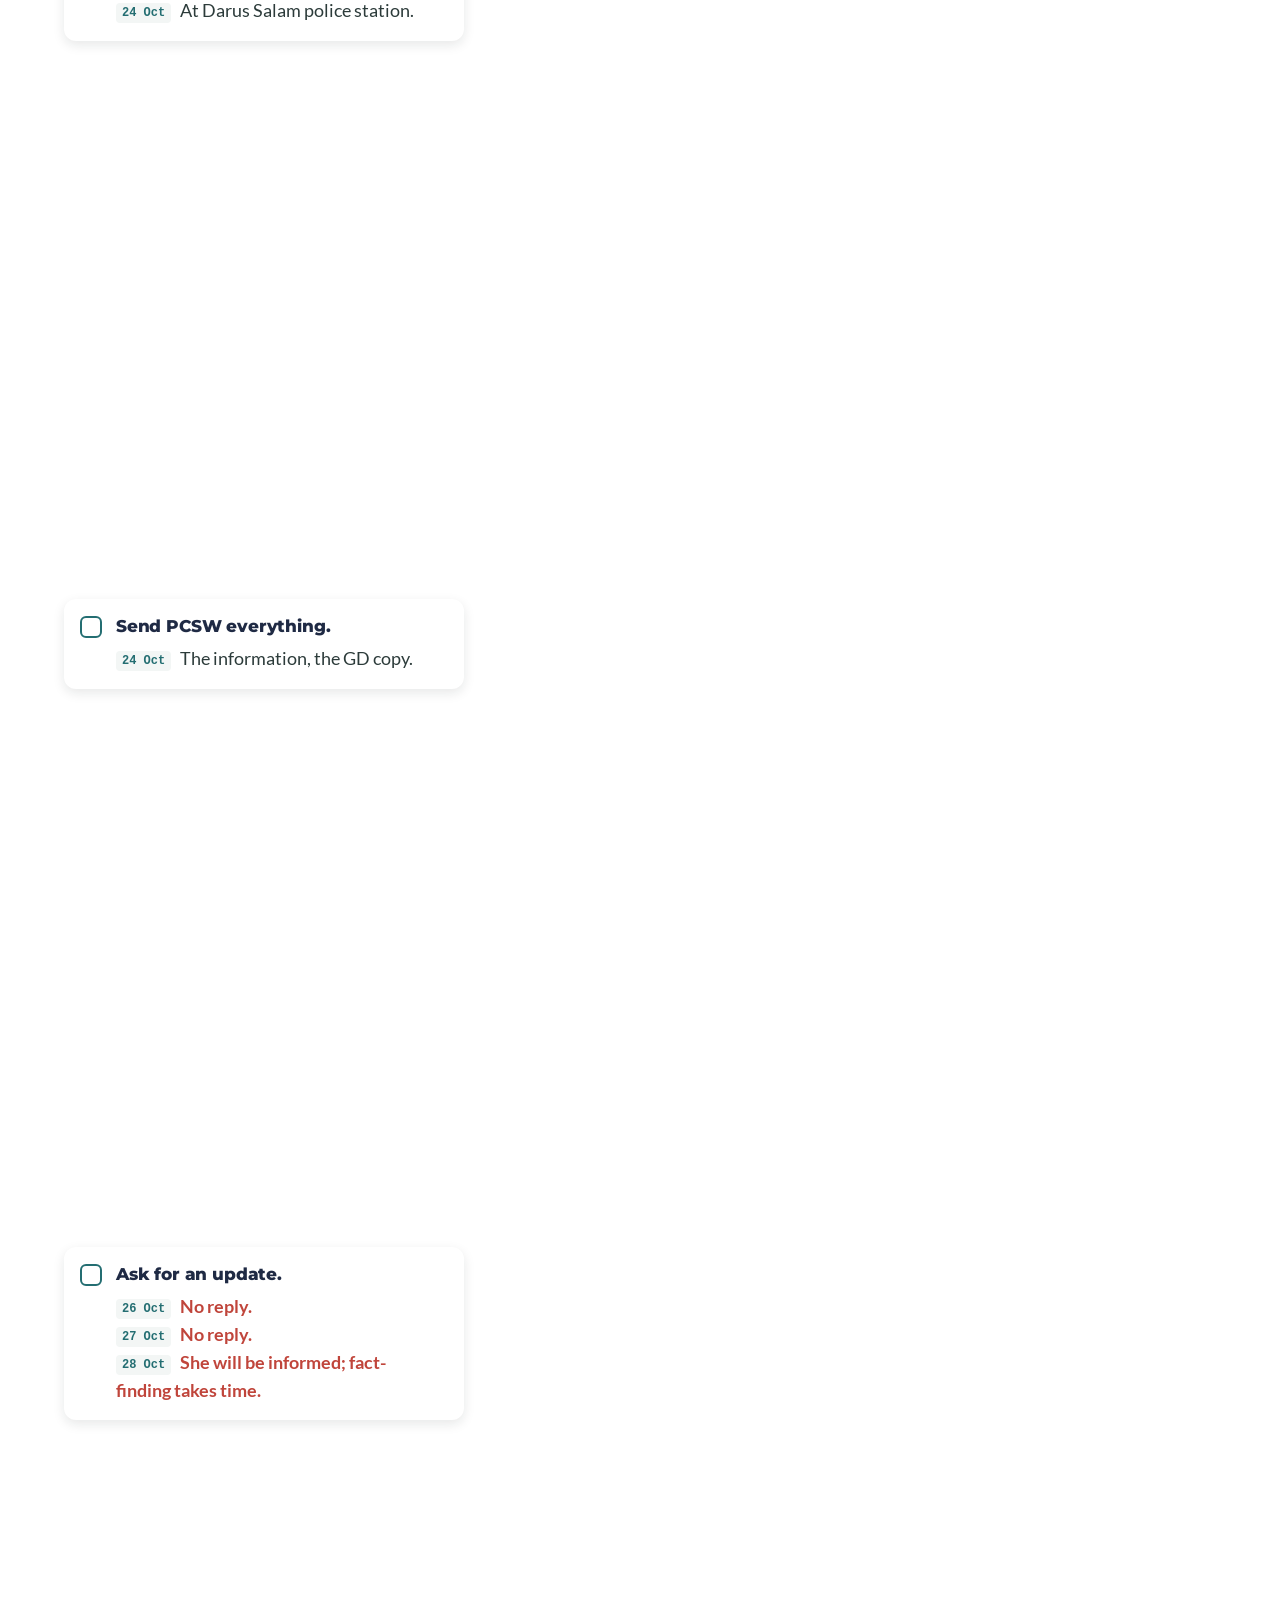
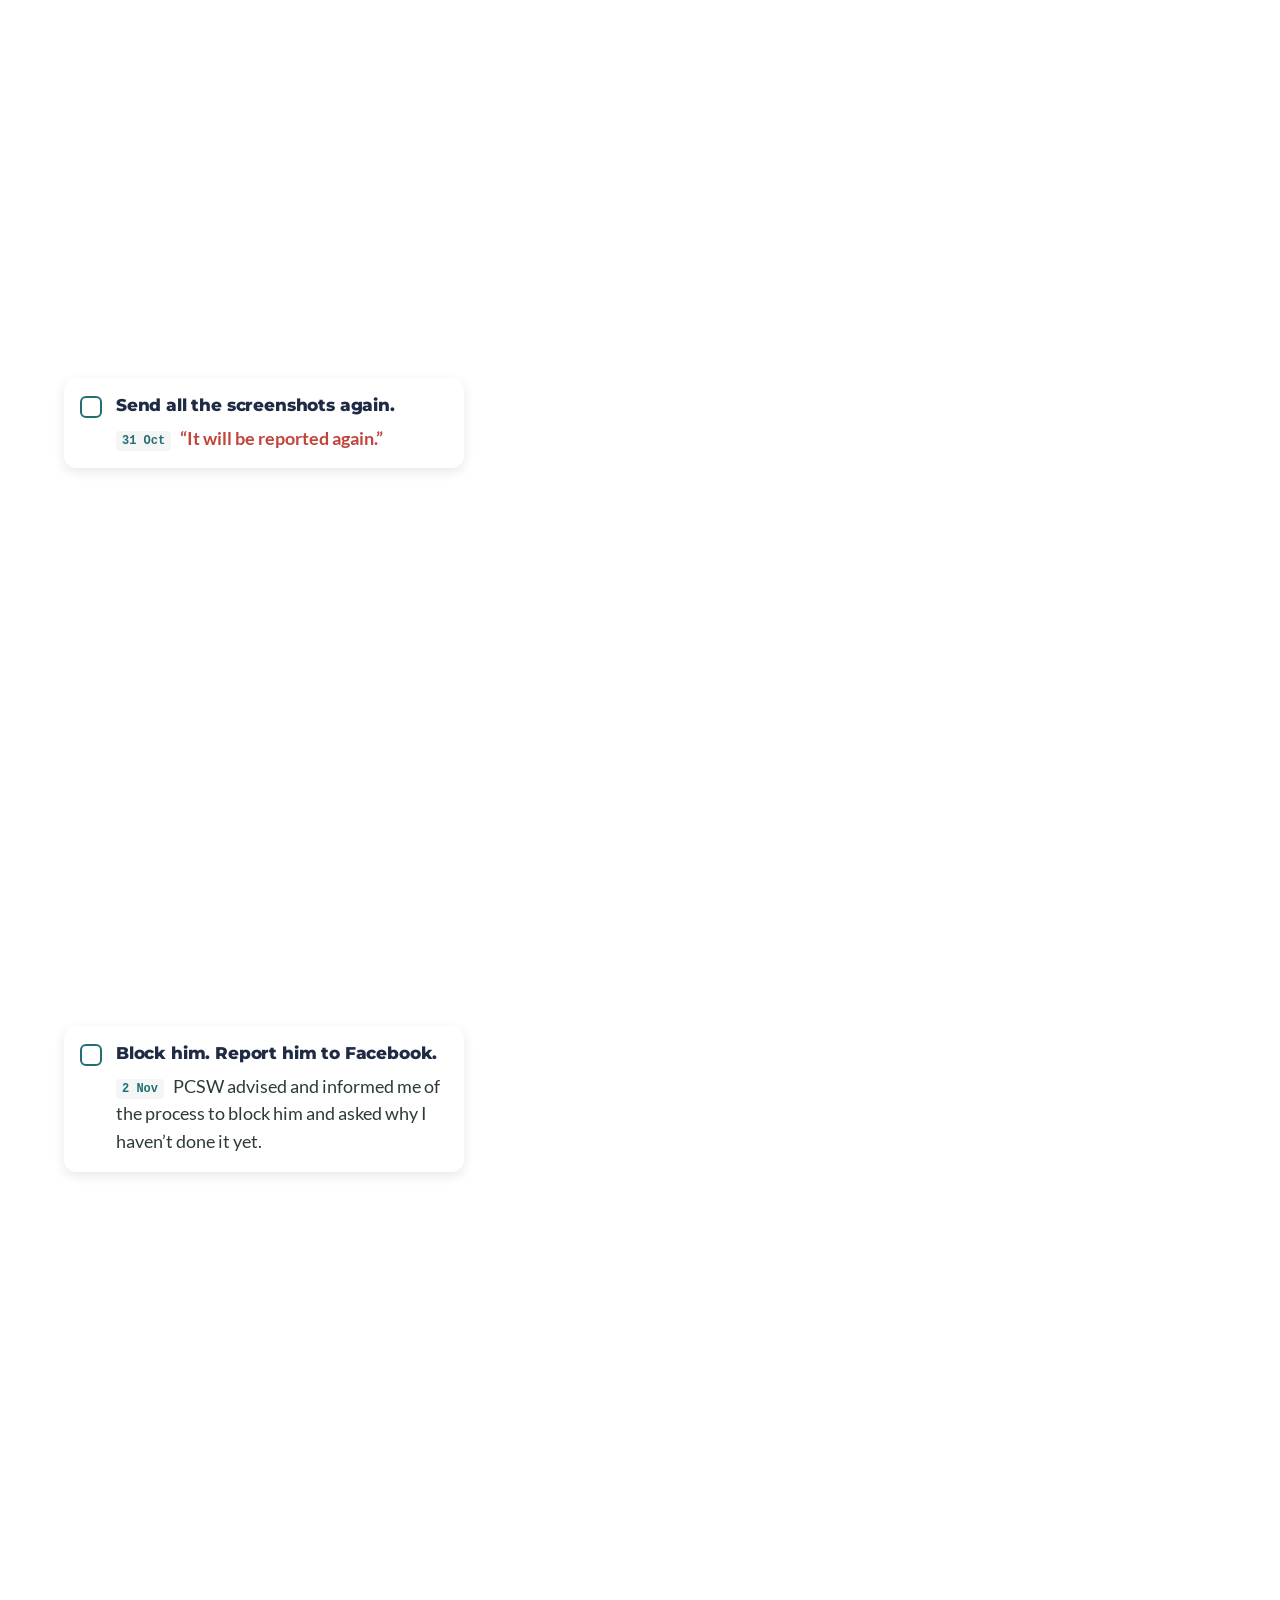
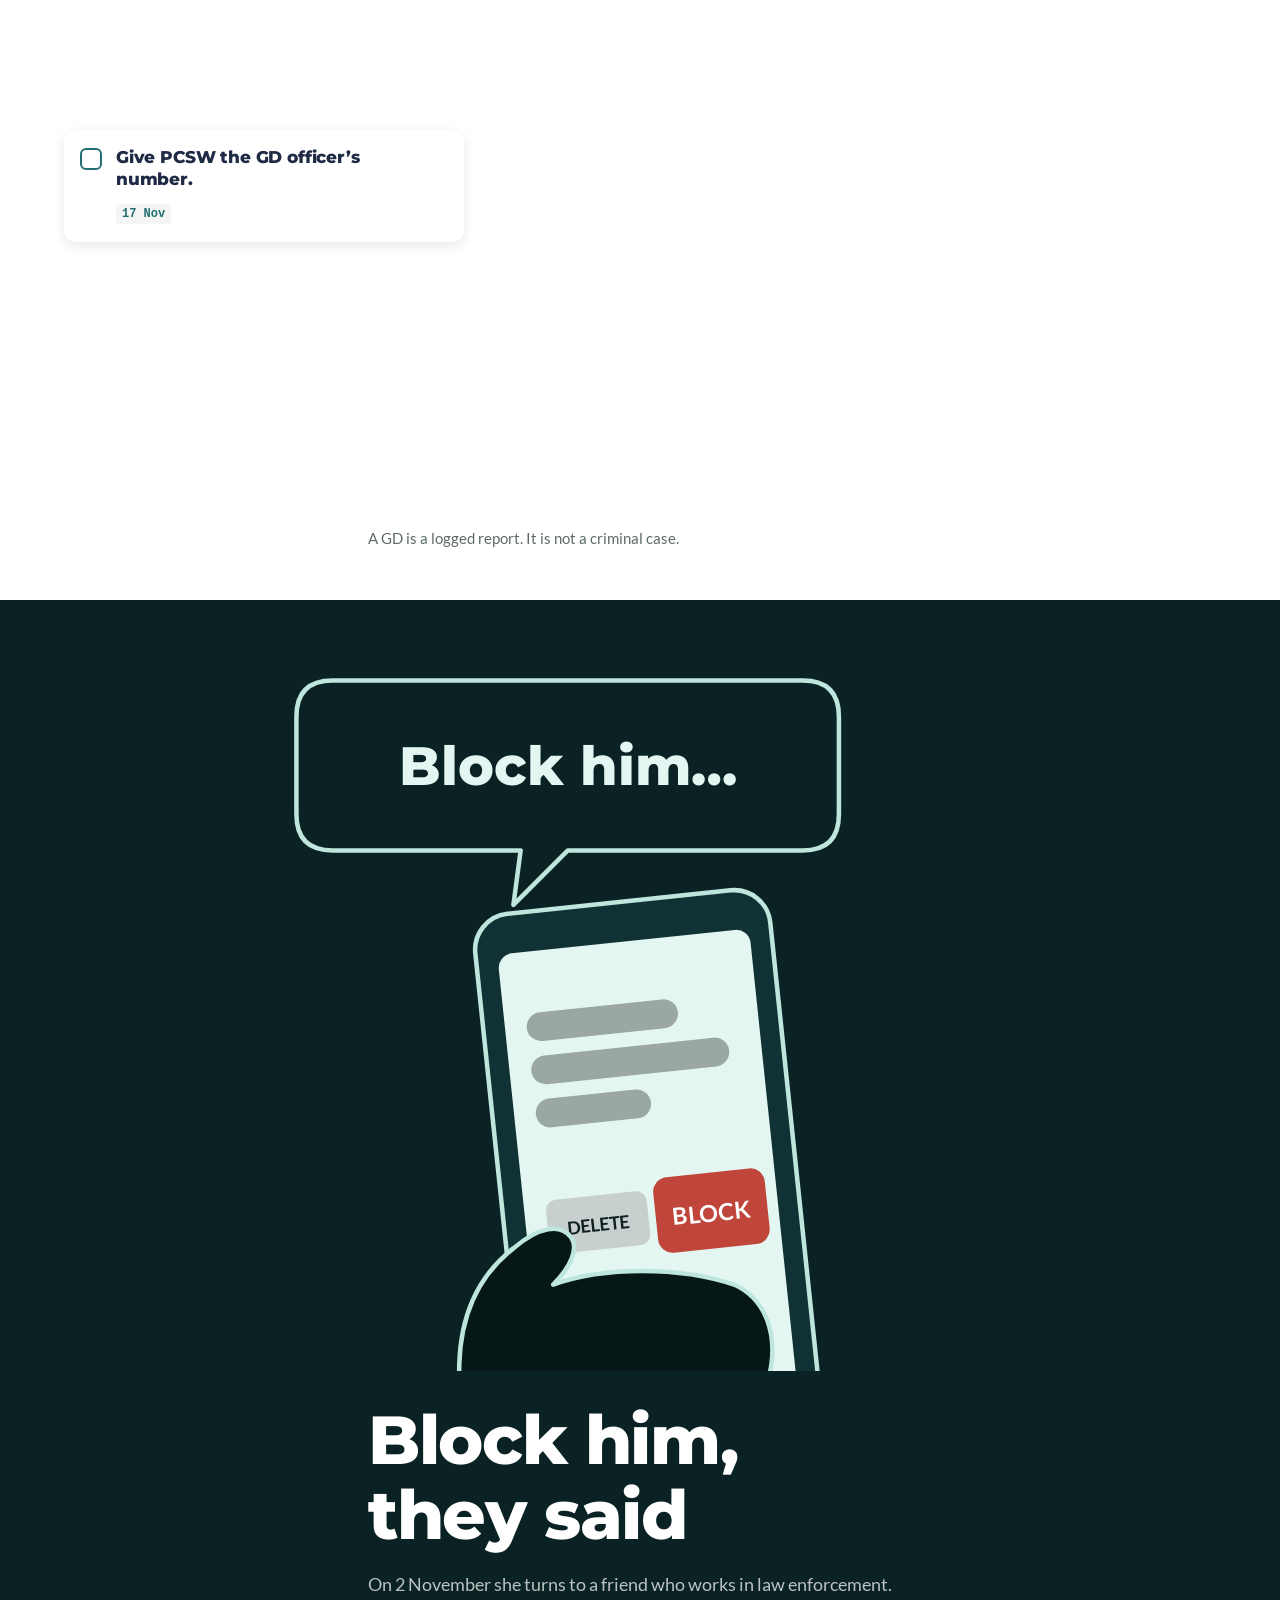
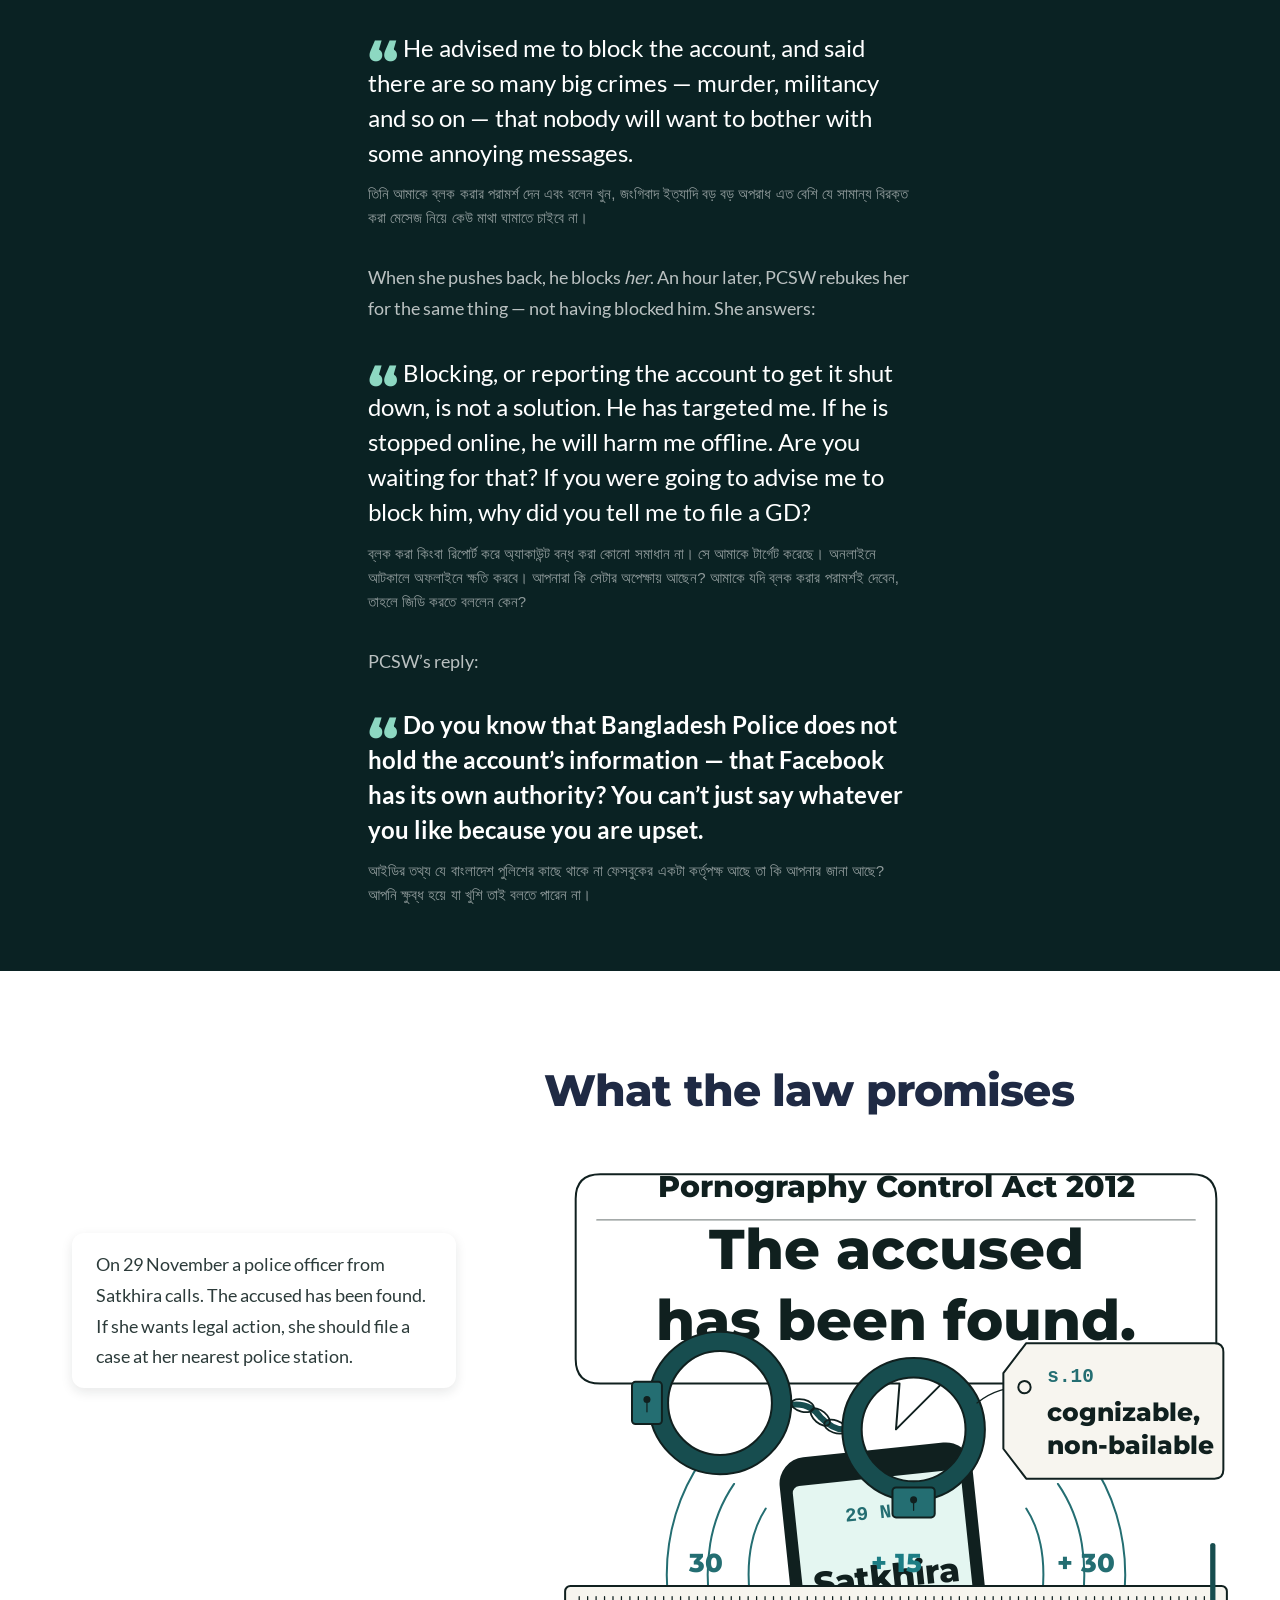
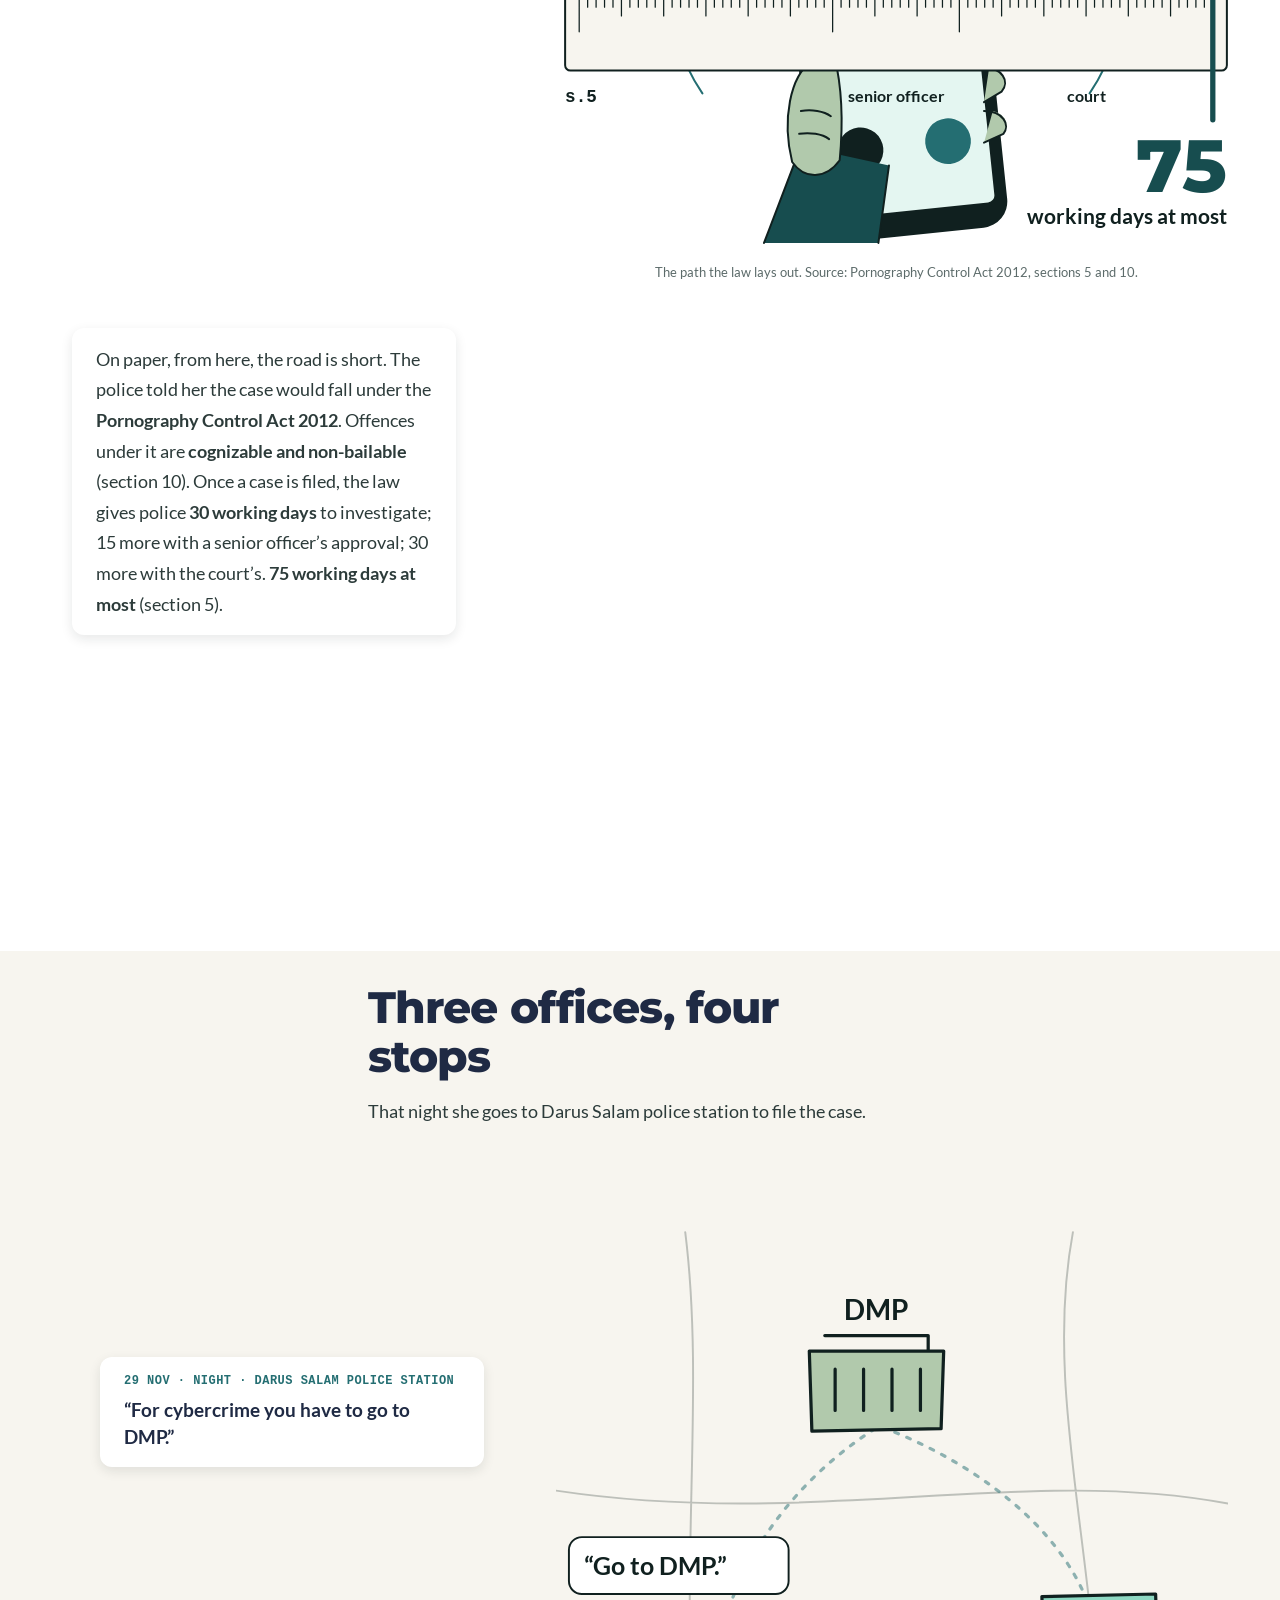
==== commit 603fc55d: "Unblur shot 1 on reveal, add 1,830-day beat, update PCSW data, simplify ch11 filter, collapsible sou" ====
--- a/site/index.html
+++ b/site/index.html
@@ -186,6 +186,10 @@
               <img class="phone__img is-on" data-shot="0" src="assets/evidence/msg-2.webp" width="405" height="878"
                 alt="Messenger screenshot, the first night: the account's profile card (photo removed), then three obscene messages, hidden."
                 loading="lazy" decoding="async">
+              <img class="phone__img phone__img--unblurred is-on" data-shot="0"
+                src="assets/evidence/msg-2-unblurred.webp" width="405" height="878"
+                alt="Unblurred Messenger screenshot, the first night: the Sk Shahed profile card and the three obscene messages sent at 10:41 PM."
+                loading="lazy" decoding="async">
               <img class="phone__img" data-shot="1" src="assets/evidence/msg-3.webp" width="405" height="878"
                 alt="Messenger screenshot, 22 October: a forwarded pornographic video, blurred, and obscene messages at 5:01 and 6:30 PM, hidden."
                 loading="lazy" decoding="async">
@@ -485,8 +489,8 @@
                 will be reported again.&rdquo;</i></p>
           </div>
           <div class="step check" data-step="6"><span class="check__box"></span>
-            <p><b>Block him. Report him to Facebook.</b> <span class="check__date">2 Nov</span> After being scolded for
-              not having done it already.</p>
+            <p><b>Block him. Report him to Facebook.</b> <span class="check__date">2 Nov</span> PCSW advised and
+              informed me of the process to block him and asked why I haven&rsquo;t done it yet.</p>
           </div>
           <div class="step check" data-step="7"><span class="check__box"></span>
             <p><b>Give PCSW the GD officer&rsquo;s number.</b> <span class="check__date">17 Nov</span></p>
@@ -536,7 +540,7 @@
           <p class="q__bn" lang="bn">তিনি আমাকে ব্লক করার পরামর্শ দেন এবং বলেন খুন, জংগিবাদ ইত্যাদি বড় বড় অপরাধ এত
             বেশি যে সামান্য বিরক্ত করা মেসেজ নিয়ে কেউ মাথা ঘামাতে চাইবে না।</p>
         </blockquote>
-        <p data-draft>When she pushes back, he blocks <em>her</em>. An hour later, PCSW scolds her for the same thing
+        <p data-draft>When she pushes back, he blocks <em>her</em>. An hour later, PCSW rebukes her for the same thing
           &mdash; not having blocked him. She answers:</p>
         <blockquote class="q q--hers">
           <p>Blocking, or reporting the account to get it shut down, is not a solution. He has targeted me. If he is
@@ -1483,6 +1487,20 @@
           <path class="s s-th o-25" d="M0 410 C200 400 600 400 800 410" />
         </svg><!-- /svg il-09 --></figure>
       <div class="prose">
+        <div class="wait-monument"
+          aria-label="1,830 days — five years and four days between the first message on 21 October 2021 and seeing the accused in court on 25 October 2026">
+          <p class="wait-monument__span">21 Oct 2021 &rarr; 25 Oct 2026</p>
+          <p class="wait-monument__num"><strong>1,830</strong> <span>days</span></p>
+          <p class="wait-monument__desc">Five years and four days after the first message &mdash; before she first saw
+            the face of the man who harassed her.</p>
+          <div class="wait-monument__bar" aria-hidden="true">
+            <span class="wait-monument__law"></span>
+          </div>
+          <p class="wait-monument__cap">
+            <span>The law&rsquo;s limit (~105 calendar days)</span>
+            <span>1,830 days to see him in court</span>
+          </p>
+        </div>
         <h2 class="ch-title"><span class="ch-time">25 October 2026</span> His face</h2>
         <blockquote class="q q--hers big">
           <p>After a long five-year wait, for the first time, I see the face of the accused. For five years I have
@@ -2060,16 +2078,21 @@
               tens of thousands of complaints.</p>
           </div>
           <div class="step" data-step="1">
-            <div class="dots__cap"><span class="dots__label">Complaints to Police Cyber Support for Women, 16 Nov 2020
-                &ndash; 31 Dec 2024:</span> <span class="dots__fig">42,642</span></div>
+            <div class="dots__cap">
+              <span class="dots__label">Complaints to Police Cyber Support for Women over five years (reported Mar
+                2026):</span>
+              <span class="dots__fig">87,727</span>
+              <span class="dots__sub">Action taken in <strong>52,702</strong> &mdash; only <strong
+                  class="alarm">180</strong> proceeded to formal litigation.</span>
+            </div>
           </div>
           <div class="step" data-step="2">
             <p>And most women never complain at all. In a 2022 ActionAid Bangladesh online survey of 359 women aged 15
               to 35, 63.5% said they had faced online violence &mdash; and more than 85% of those harassed
               <strong>stayed silent</strong>. Only 14.9% made a formal complaint.
             </p>
-            <p class="aside">Sources: PCSW report, via Prothom Alo (2025); ActionAid Bangladesh, via The Business
-              Standard (2022).</p>
+            <p class="aside">Sources: DIG Taptun Nasreen (Police HQ / PCSW), via Prothom Alo roundtable (Mar 2026);
+              ActionAid Bangladesh, via The Business Standard (2022).</p>
           </div>
         </div>
       </div>
@@ -2143,26 +2166,32 @@
           </div>
         </div>
 
-        <!-- Interactive Mode Ribbon -->
-        <div class="map-controls" role="region" aria-label="Explore the legal flowchart">
-          <div class="map-controls__group">
-            <span class="map-controls__label">Trace path:</span>
+        <!-- Interactive View Switcher -->
+        <div class="map-controls" role="region" aria-label="Filter the legal roadmap">
+          <div class="map-controls__top">
+            <span class="map-controls__label">Choose what you want to see</span>
+            <button class="expand-all-btn" type="button" aria-expanded="false">Open all legal notes</button>
+          </div>
+          <div class="map-controls__tabs" role="group" aria-label="Roadmap views">
             <button class="mode-btn" type="button" data-mode="all" aria-pressed="true">
-              <span class="mode-btn__dot" aria-hidden="true"></span>Full 9-step map
+              <span class="mode-btn__title">All 9 steps</span>
+              <span class="mode-btn__sub">Complete journey from reporting to appeal</span>
             </button>
             <button class="mode-btn mode-btn--alarm" type="button" data-mode="refusal" aria-pressed="false">
-              <span class="mode-btn__dot" aria-hidden="true"></span>If police refuse
+              <span class="mode-btn__title">Police refused my case?</span>
+              <span class="mode-btn__sub">Show only the Cyber Tribunal bypass (Sec 40(2))</span>
             </button>
             <button class="mode-btn" type="button" data-mode="clocks" aria-pressed="false">
-              <span class="mode-btn__dot" aria-hidden="true"></span>Legal deadlines
+              <span class="mode-btn__title">Legal deadlines</span>
+              <span class="mode-btn__sub">Show only the 24h, 135-day &amp; 270-day clocks</span>
             </button>
           </div>
-          <div class="map-controls__actions">
-            <button class="expand-all-btn" type="button" aria-expanded="false">Expand all legal notes</button>
-          </div>
         </div>
 
-        <p class="mode-banner" role="status" aria-live="polite" hidden></p>
+        <div class="mode-banner" role="status" aria-live="polite" hidden>
+          <p class="mode-banner__text"></p>
+          <button class="mode-banner__reset" type="button">Show all 9 steps</button>
+        </div>
 
         <!-- Quick Phase Jump Rail -->
         <nav class="phase-nav" aria-label="Jump to phase">
@@ -3000,62 +3029,66 @@
           identified only by rank. The accused is named as the account appears in her record. The trial is ongoing and
           the accused has not been convicted.
           Explicit images are blurred and offensive words hidden. Day counts are calculated from her dates.</p>
-        <h3>Sources</h3>
-        <div id="sources"><!-- @sources -->
-          <ol>
-            <li data-status="VERIFIED (official text saved in Digital">Govt of Bangladesh (bdlaws.minlaw.gov.bd), <a
-                href="http://bdlaws.minlaw.gov.bd/act-1091.html" rel="noopener">Pornography Control Act 2012
-                s.5(2)-(3)</a> (2012).</li>
-            <li data-status="VERIFIED (PORN.txt)">Govt of Bangladesh, <a
-                href="http://bdlaws.minlaw.gov.bd/act-1091.html" rel="noopener">Pornography Control Act 2012 s.10</a>
-              (2012).</li>
-            <li data-status="VERIFIED (PORN.txt)">Govt of Bangladesh, <a
-                href="http://bdlaws.minlaw.gov.bd/act-1091.html" rel="noopener">Pornography Control Act 2012 s.8(3)</a>
-              (2012).</li>
-            <li data-status="TO VERIFY (read full judgment)">Supreme Court of Bangladesh, <a
-                href="https://supremecourt.gov.bd/resources/bulletin/10_SCOB_HD_10.pdf" rel="noopener">10 SCOB HD 10
-                (High Court Division)</a> (—). <span class="src-flag">[unverified]</span></li>
-            <li data-status="TO VERIFY (fetch official text)">Govt of Bangladesh, <a
-                href="https://bdlaws.minlaw.gov.bd/act-75.html" rel="noopener">Code of Criminal Procedure 1898 s.90</a>
-              (1898). <span class="src-flag">[unverified]</span></li>
-            <li data-status="VERIFIED 2026-11-18 (page read)">The Business Standard, <a
-                href="https://www.tbsnews.net/bangladesh/crime/police-cyber-support-unit-received-25-complaints-within-6-hours-launch-158860"
-                rel="noopener">Police cyber support unit received 25 complaints within 6 hours of launch</a>
-              (2020-11-16).</li>
-            <li data-status="VERIFIED 2026-11-18 (page read)">Prothom Alo English, <a
-                href="https://en.prothomalo.com/bangladesh/n09z2iw96x" rel="noopener">Women &#x27;easy targets&#x27; in
-                cyberspace too</a> (2025-01-29 (updated)).</li>
-            <li data-status="VERIFIED 2026-11-18 via TBS report (27 N">The Business Standard (reporting ActionAid
-              Bangladesh study), <a
-                href="https://www.tbsnews.net/bangladesh/6351-women-bangladesh-face-online-violence-study-540106"
-                rel="noopener">63.51% women in Bangladesh face online violence: Study</a> (2022-11-27).</li>
-            <li data-status="SEARCH-SNIPPET (open report to confirm d">BBS / UNFPA, <a
-                href="https://asiapacific.unfpa.org/en/publications/bangladesh-violence-against-women-survey-2024"
-                rel="noopener">Bangladesh Violence Against Women Survey 2024</a> (2025-10-13). <span
-                class="src-flag">[unverified]</span></li>
-            <li data-status="SEARCH-SNIPPET (open to confirm date and">Prothom Alo English, <a
-                href="https://en.prothomalo.com/bangladesh/crime-and-law/cyber-crime-97-per-cent-cases-dismissed"
-                rel="noopener">Cybercrime: 97 per cent cases dismissed</a> (~2021). <span
-                class="src-flag">[unverified]</span></li>
-            <li data-status="TO VERIFY (outlet + figures uncertain)">The Daily Star (to confirm), <a
-                href="https://www.dhakatribune.com/bangladesh/235052/cybercrime-most-accused-go-unpunished"
-                rel="noopener">Search result via Daily Star / Dhaka Tribune coverage</a> (~2022). <span
-                class="src-flag">[unverified]</span></li>
-            <li data-status="VERIFIED 2026-11-18 (page read)">The Daily Star, <a
-                href="https://www.thedailystar.net/news/bangladesh/news/over-45-lakh-cases-pending-courts-3933306"
-                rel="noopener">Over 45 lakh cases pending in courts</a> (2025-07-05).</li>
-            <li data-status="TO VERIFY">IRB Canada via ecoi.net, <a href="https://www.ecoi.net/en/document/2128304.html"
-                rel="noopener">Bangladesh: Police general diaries (GD) ... (2023–June 2025)</a> (2025). <span
-                class="src-flag">[unverified]</span></li>
-            <li data-status="VERIFIED 2026-11-23 (bdlaws.minlaw.gov.bd)">Govt of Bangladesh, <a
-                href="https://bdlaws.minlaw.gov.bd/" rel="noopener">Cyber Security Act, 2026 (সাইবার সুরক্ষা আইন, ২০২৬;
-                Act No. 81 of 2026)</a> — s.2, s.5, s.9, s.25, s.30&ndash;46 (gazetted 10 April 2026; effective 21 May
-              2025).</li>
-            <li data-status="VERIFIED 2026-11-23 (bdlaws.minlaw.gov.bd)">Govt of Bangladesh, <a
-                href="https://bdlaws.minlaw.gov.bd/" rel="noopener">Information and Communication Technology Act, 2006</a>
-              — s.69, s.82&ndash;84; and <a href="https://bdlaws.minlaw.gov.bd/act-75.html" rel="noopener">Code of
-                Criminal Procedure, 1898</a> — s.154 &amp; Ch. XXIII.</li>
-          </ol>
+        <div class="sources-wrap">
+          <button class="sources-btn" type="button" aria-expanded="false" aria-controls="sources">
+            <span class="sources-btn__label">View sources <span class="sources-btn__count">(16)</span></span>
+            <span class="sources-btn__icon" aria-hidden="true">+</span>
+          </button>
+          <div id="sources" class="sources-panel" hidden><!-- @sources -->
+            <ol>
+              <li>Govt of Bangladesh (bdlaws.minlaw.gov.bd), <a
+                  href="http://bdlaws.minlaw.gov.bd/act-1091.html" rel="noopener">Pornography Control Act 2012
+                  s.5(2)-(3)</a> (2012).</li>
+              <li>Govt of Bangladesh, <a
+                  href="http://bdlaws.minlaw.gov.bd/act-1091.html" rel="noopener">Pornography Control Act 2012 s.10</a>
+                (2012).</li>
+              <li>Govt of Bangladesh, <a
+                  href="http://bdlaws.minlaw.gov.bd/act-1091.html" rel="noopener">Pornography Control Act 2012 s.8(3)</a>
+                (2012).</li>
+              <li>Supreme Court of Bangladesh, <a
+                  href="https://supremecourt.gov.bd/resources/bulletin/10_SCOB_HD_10.pdf" rel="noopener">10 SCOB HD 10
+                  (High Court Division)</a>.</li>
+              <li>Govt of Bangladesh, <a
+                  href="https://bdlaws.minlaw.gov.bd/act-75.html" rel="noopener">Code of Criminal Procedure 1898 s.90</a>
+                (1898).</li>
+              <li>The Business Standard, <a
+                  href="https://www.tbsnews.net/bangladesh/crime/police-cyber-support-unit-received-25-complaints-within-6-hours-launch-158860"
+                  rel="noopener">Police cyber support unit received 25 complaints within 6 hours of launch</a>
+                (2020-11-16).</li>
+              <li>Prothom Alo English (CSWC &amp; Prothom Alo roundtable), <a
+                  href="https://en.prothomalo.com/bangladesh/roundtable/ceovqn0pn8" rel="noopener">Social change
+                  essential to end online harassment against women</a> (2026-03-03).</li>
+              <li>Prothom Alo English, <a
+                  href="https://en.prothomalo.com/bangladesh/n09z2iw96x" rel="noopener">Women &#x27;easy targets&#x27; in
+                  cyberspace too</a> (2025-01-29).</li>
+              <li>The Business Standard (reporting ActionAid
+                Bangladesh study), <a
+                  href="https://www.tbsnews.net/bangladesh/6351-women-bangladesh-face-online-violence-study-540106"
+                  rel="noopener">63.51% women in Bangladesh face online violence: Study</a> (2022-11-27).</li>
+              <li>BBS / UNFPA, <a
+                  href="https://asiapacific.unfpa.org/en/publications/bangladesh-violence-against-women-survey-2024"
+                  rel="noopener">Bangladesh Violence Against Women Survey 2024</a> (2025-10-13).</li>
+              <li>Prothom Alo English, <a
+                  href="https://en.prothomalo.com/bangladesh/crime-and-law/cyber-crime-97-per-cent-cases-dismissed"
+                  rel="noopener">Cybercrime: 97 per cent cases dismissed</a> (~2021).</li>
+              <li>Dhaka Tribune, <a
+                  href="https://www.dhakatribune.com/bangladesh/235052/cybercrime-most-accused-go-unpunished"
+                  rel="noopener">Cybercrime: Most accused go unpunished</a> (~2022).</li>
+              <li>The Daily Star, <a
+                  href="https://www.thedailystar.net/news/bangladesh/news/over-45-lakh-cases-pending-courts-3933306"
+                  rel="noopener">Over 45 lakh cases pending in courts</a> (2025-07-05).</li>
+              <li>IRB Canada via ecoi.net, <a href="https://www.ecoi.net/en/document/2128304.html"
+                  rel="noopener">Bangladesh: Police general diaries (GD) (2023&ndash;June 2025)</a> (2025).</li>
+              <li>Govt of Bangladesh, <a
+                  href="https://bdlaws.minlaw.gov.bd/" rel="noopener">Cyber Security Act, 2026 (সাইবার সুরক্ষা আইন, ২০২৬;
+                  Act No. 81 of 2026)</a> &mdash; s.2, s.5, s.9, s.25, s.30&ndash;46 (gazetted 10 April 2026; effective
+                21 May 2025).</li>
+              <li>Govt of Bangladesh, <a
+                  href="https://bdlaws.minlaw.gov.bd/" rel="noopener">Information and Communication Technology Act, 2006</a>
+                &mdash; s.69, s.82&ndash;84; and <a href="https://bdlaws.minlaw.gov.bd/act-75.html" rel="noopener">Code
+                  of Criminal Procedure, 1898</a> &mdash; s.154 &amp; Ch. XXIII.</li>
+            </ol>
+          </div>
         </div>
       </div>
     </section>
--- a/site/css/story.css
+++ b/site/css/story.css
@@ -39,10 +39,10 @@
 .rail{position:fixed;top:0;left:0;right:0;z-index:50;height:30px;padding:6px 12px 0;background:rgba(10,34,35,.92);color:#fff;font:700 .75rem/1 var(--font-mono);display:flex;align-items:center;gap:10px;transform:translateY(-100%);transition:transform .3s var(--ease)}
 .rail.is-on{transform:none}
 .rail__bar{position:relative;flex:1;height:4px;background:rgba(255,255,255,.18);border-radius:2px;margin-bottom:6px}
-.rail__fill{position:absolute;left:0;top:0;bottom:0;width:calc(var(--rail,0) * 100%);background:var(--tgi-mint);border-radius:2px}
+.rail__fill{position:absolute;left:0;top:0;bottom:0;right:0;background:var(--tgi-mint);border-radius:2px;clip-path:inset(0 calc((1 - var(--rail,0)) * 100%) 0 0);will-change:clip-path}
 .rail__mark{position:absolute;top:-4px;width:2px;height:12px;background:#fff;left:calc(150 / 1873 * 100%)}
 .rail__mark.is-passed{background:var(--alarm)}
-.rail.is-late .rail__fill{background:linear-gradient(90deg,var(--tgi-mint) 0,var(--tgi-mint) calc(150 / 1873 * 100% / var(--rail,1)),var(--alarm) calc(150 / 1873 * 100% / var(--rail,1)))}
+.rail.is-late .rail__fill{background:linear-gradient(90deg,var(--tgi-mint) 0,var(--tgi-mint) calc(150 / 1873 * 100%),var(--alarm) calc(150 / 1873 * 100%))}
 .rail__label{white-space:nowrap;margin-bottom:6px}
 .rail__unit{font-weight:400;opacity:.75}
 @media (max-width:420px){.rail__long{display:none}}
@@ -106,6 +106,12 @@
 .js .phone__screen{height:0;padding-bottom:216.8%}
 .js .phone__img{position:absolute;top:0;right:0;bottom:0;left:0;height:100%;object-fit:cover;opacity:0;transition:opacity .35s var(--ease)}
 .js .phone__img.is-on{opacity:1}
+html:not(.js):not(.reduced) .phone__img--unblurred{display:none}
+.reduced .phone__img--unblurred{display:none}
+.reduced .phone.is-revealed .phone__img[data-shot="0"]:not(.phone__img--unblurred){display:none}
+.reduced .phone.is-revealed .phone__img--unblurred{display:block}
+.js .phone__img--unblurred{opacity:0;pointer-events:none}
+.js .phone.is-revealed .phone__img--unblurred.is-on{opacity:1}
 html:not(.js) .phone__img+.phone__img{margin-top:12px}
 .no-reply{font-family:var(--font-display);font-weight:800;color:#fff;font-size:calc(1.5rem - var(--i) * .125rem);letter-spacing:-.01em;margin-top:var(--space-3)}
 .reveal{font:700 .875rem/1 var(--font-body);color:var(--tgi-mint);background:none;border:1px solid currentColor;border-radius:999px;padding:.55rem .9rem;cursor:pointer;margin-bottom:var(--space-3);min-height:40px}
@@ -168,6 +174,17 @@
 .sr-summary{margin-top:var(--space-6)}
 
 /* ===== ch9 ===== */
+.wait-monument{margin:0 0 var(--space-7);padding:var(--space-5) 0;border-top:1px solid rgba(141,216,194,.24);border-bottom:1px solid rgba(141,216,194,.24)}
+.wait-monument__span{font:700 .75rem/1.3 var(--font-mono);letter-spacing:.09em;text-transform:uppercase;color:var(--tgi-mint);margin:0 0 var(--space-2)}
+.wait-monument__num{margin:0 0 var(--space-3);display:flex;align-items:baseline;gap:.3em;line-height:.95}
+.wait-monument__num strong{font:800 clamp(3.25rem,13vw,5.25rem)/.92 var(--font-display);letter-spacing:-.035em;color:#fff;font-variant-numeric:tabular-nums}
+.wait-monument__num span{font:800 clamp(1.25rem,4.5vw,2rem)/1 var(--font-display);color:#E8786E;letter-spacing:-.01em}
+.wait-monument__desc{font-size:clamp(1.0625rem,2.4vw,1.25rem);line-height:1.5;color:rgba(255,255,255,.88);margin:0 0 var(--space-4);max-width:30rem}
+.wait-monument__bar{height:8px;border-radius:999px;background:rgba(192,69,59,.88);overflow:hidden;margin:0 0 var(--space-2)}
+.wait-monument__law{display:block;height:100%;width:5.74%;min-width:10px;background:var(--tgi-mint);border-right:2px solid #fff}
+.wait-monument__cap{display:flex;flex-wrap:wrap;justify-content:space-between;gap:6px 14px;margin:0;font:700 .72rem/1.35 var(--font-mono);letter-spacing:.02em;color:rgba(255,255,255,.65)}
+.wait-monument__cap span:first-child{color:var(--tgi-mint)}
+.wait-monument__cap span:last-child{color:#E8786E}
 .next{font:800 1.375rem/1.3 var(--font-display);color:#fff;margin-top:var(--space-6)}
 .counter{font:700 .875rem/1.4 var(--font-mono);color:var(--tgi-mint)}
 
@@ -187,8 +204,20 @@
 .guide li{margin-bottom:var(--space-4)}
 .method{font-size:.9375rem}
 .method h3{font-size:1.125rem;margin-top:var(--space-6)}
-#sources ol{padding-left:1.25rem;font-size:.8125rem;line-height:1.5}
+.sources-wrap{margin-top:var(--space-6)}
+.sources-btn{appearance:none;width:100%;display:flex;align-items:center;justify-content:space-between;gap:12px;padding:14px 18px;border:2px solid var(--ink-900);border-radius:var(--radius-md);background:var(--paper);color:var(--tgi-navy);font:800 1rem/1.2 var(--font-display);letter-spacing:-.01em;cursor:pointer;box-shadow:4px 4px 0 rgba(16,32,31,.11);transition:background .2s var(--ease),color .2s var(--ease),border-color .2s var(--ease),transform .15s var(--ease)}
+.sources-btn:hover{background:#EEEAE0;transform:translateY(-1px)}
+.sources-btn[aria-expanded="true"]{background:var(--tgi-deep-teal);border-color:var(--tgi-deep-teal);color:#fff}
+.sources-btn__count{font:700 .8125rem/1 var(--font-mono);color:var(--tgi-teal);margin-left:6px}
+.sources-btn[aria-expanded="true"] .sources-btn__count{color:var(--tgi-mint)}
+.sources-btn__icon{flex:0 0 26px;width:26px;height:26px;border-radius:50%;border:1.5px solid currentColor;display:inline-flex;align-items:center;justify-content:center;font:700 1.0625rem/1 var(--font-mono)}
+.sources-panel{margin-top:var(--space-4);padding:var(--space-4) var(--space-5);background:var(--gray-50);border:1.5px solid var(--gray-200);border-radius:var(--radius-md)}
+.sources-panel[hidden]{display:none}
+html:not(.js) .sources-btn{display:none}
+html:not(.js) .sources-panel[hidden]{display:block}
+#sources ol{margin:0;padding-left:1.25rem;font-size:.8125rem;line-height:1.55}
 #sources li{margin-bottom:var(--space-3);word-break:break-word}
+#sources li:last-child{margin-bottom:0}
 
 /* ===== footer ===== */
 
--- a/site/css/ch2-ch4.css
+++ b/site/css/ch2-ch4.css
@@ -28,8 +28,8 @@
 @media (max-width:420px){.step.check{padding-left:3rem}.step.check b{font-size:1rem}}
 
 /* the art: items drop onto the pans; the beam and pans are moved from JS (final state is the CSS default) */
-.il03-beam{transform-origin:380px 130px;transform:rotate(-16deg);transition:transform .7s cubic-bezier(.3,1.25,.5,1)}
-.il03-pan{transition:transform .7s cubic-bezier(.3,1.25,.5,1)}
+.il03-beam{transform-origin:380px 130px;transform:rotate(-16deg);transition:transform .7s cubic-bezier(.3,1.25,.5,1);will-change:transform}
+.il03-pan{transition:transform .7s cubic-bezier(.3,1.25,.5,1);will-change:transform}
 .il03-pan--l{transform:translate(9.7px,68.9px)}
 .il03-pan--r{transform:translate(-9.7px,-68.9px)}
 .js #IL-03 .c{opacity:0;transform:translateY(-70px);transition:opacity .3s var(--ease),transform .45s cubic-bezier(.4,1.5,.6,1)}
--- a/site/css/ch7-ch10.css
+++ b/site/css/ch7-ch10.css
@@ -63,8 +63,8 @@
 .crowd{margin:0;position:relative;overflow:hidden;height:min(92vw,520px)}
 .js .crowd{position:absolute;top:0;left:0;right:0;bottom:0;height:auto}
 .crowd svg{position:absolute;top:0;left:0;width:100%;height:100%;max-width:none;overflow:visible}
-.crowd__cam{transform-origin:0 0;transition:transform 1.4s cubic-bezier(.6,0,.2,1)}
-.crowd use,.crowd g{transition:opacity .7s var(--ease),color .7s var(--ease),fill .7s var(--ease)}
+.crowd__cam{transform-origin:0 0;transition:transform 1.4s cubic-bezier(.6,0,.2,1);will-change:transform}
+.crowd .cr-back,.crowd .cr-r2 > g,.crowd .cr-front > g{transition:opacity .7s var(--ease),color .7s var(--ease),fill .7s var(--ease)}
 .crowd .cr-front{fill:#0E2C2E;color:#8DD8C2}
 .crowd .her{color:#E0564B;fill:#1B4648}
 .crowd__big{font:800 52px var(--font-display);fill:#fff;paint-order:stroke;stroke:#0A2223;stroke-width:10px;stroke-linejoin:round}
@@ -81,6 +81,9 @@
 .crowd.at-2 .crowd__label{opacity:1}
 .dots__fig{font:800 clamp(2.25rem,9vw,3.5rem)/1.1 var(--font-display);display:block;margin:var(--space-2) 0 0;color:#fff;letter-spacing:-.02em}
 .dots__label{font-size:.9375rem}
+.dots__sub{display:block;margin-top:var(--space-3);padding-top:var(--space-2);border-top:1px solid rgba(141,216,194,.22);font-size:.9375rem;line-height:1.45;color:var(--on-dark-muted)}
+.dots__sub strong{color:#fff}
+.dots__sub .alarm{color:#E8786E}
 @media (min-width:900px){
   .js #ch10 .scene__steps{width:42%;margin-top:calc(var(--vh,1vh)*-100 + 30px);padding:0 var(--space-6) 1px var(--space-8)}
   .js #ch10 .step{margin-left:0}
--- a/site/css/ch11.css
+++ b/site/css/ch11.css
@@ -24,19 +24,16 @@
   display: inline-flex;
   align-items: center;
   gap: 8px;
-  font: 700 .75rem/1.3 var(--font-mono);
-  letter-spacing: .07em;
+  font: 700 .75rem/1.25 var(--font-mono);
+  letter-spacing: .06em;
   text-transform: uppercase;
-  color: var(--tgi-teal);
-  margin-bottom: var(--space-3);
-}
-
-.roadguide__kicker::before {
-  content: "";
-  width: 18px;
-  height: 2px;
-  background: var(--tgi-teal);
-  border-radius: 2px;
+  color: #fff;
+  background: var(--tgi-deep-teal);
+  border: 2px solid var(--ink-900);
+  border-radius: 6px;
+  padding: 7px 14px;
+  box-shadow: 3px 3px 0 rgba(16, 32, 31, .16);
+  margin: 0 0 var(--space-4);
 }
 
 .roadguide__head .ch-title {
@@ -172,123 +169,172 @@
   color: var(--night) !important;
 }
 
-/* ===== Interactive Mode Control Bar ===== */
+/* ===== Interactive View Switcher ===== */
 .map-controls {
   position: sticky;
   top: 30px;
   z-index: 20;
-  background: rgba(247, 245, 239, .95);
+  background: rgba(247, 245, 239, .96);
   backdrop-filter: blur(8px);
   -webkit-backdrop-filter: blur(8px);
   border-top: 2px solid var(--ink-900);
   border-bottom: 1.5px solid rgba(16, 32, 31, .16);
   padding: var(--space-3) 0;
-  margin: 0 0 var(--space-6);
+  margin: 0 0 var(--space-5);
+}
+
+.map-controls__top {
   display: flex;
   flex-wrap: wrap;
   align-items: center;
   justify-content: space-between;
-  gap: var(--space-3);
-}
-
-.map-controls__group {
-  display: flex;
-  flex-wrap: wrap;
-  align-items: center;
   gap: 8px;
+  margin-bottom: 10px;
 }
 
 .map-controls__label {
-  font: 700 .6875rem/1 var(--font-mono);
-  letter-spacing: .08em;
+  font: 700 .72rem/1.2 var(--font-mono);
+  letter-spacing: .07em;
   text-transform: uppercase;
-  color: var(--muted);
-  margin-right: 4px;
+  color: var(--tgi-deep-teal);
+}
+
+.map-controls__tabs {
+  display: grid;
+  grid-template-columns: 1fr;
+  gap: 8px;
+}
+
+@media (min-width: 680px) {
+  .map-controls__tabs {
+    grid-template-columns: repeat(3, minmax(0, 1fr));
+    gap: 10px;
+  }
 }
 
 .mode-btn {
   appearance: none;
-  font: 700 .8125rem/1 var(--font-body);
-  padding: 9px 14px;
-  border-radius: 999px;
+  text-align: left;
+  padding: 10px 14px;
+  border-radius: var(--radius-md);
+  border: 2px solid var(--gray-200);
+  background: #fff;
+  color: var(--ink-900);
+  cursor: pointer;
+  display: flex;
+  flex-direction: column;
+  gap: 3px;
+  transition: background .2s var(--ease), color .2s var(--ease), border-color .2s var(--ease), box-shadow .2s var(--ease), transform .15s var(--ease);
+}
+
+.mode-btn:hover {
+  border-color: var(--tgi-teal);
+  background: var(--gray-50);
+  transform: translateY(-1px);
+}
+
+.mode-btn__title {
+  font: 800 .9rem/1.2 var(--font-display);
+  color: var(--tgi-navy);
+}
+
+.mode-btn__sub {
+  font: 400 .78rem/1.35 var(--font-body);
+  color: var(--muted);
+}
+
+.mode-btn[aria-pressed="true"] {
+  background: var(--tgi-deep-teal);
+  border-color: var(--ink-900);
+  color: #fff;
+  box-shadow: 3px 3px 0 rgba(16, 32, 31, .16);
+}
+
+.mode-btn[aria-pressed="true"] .mode-btn__title {
+  color: #fff;
+}
+
+.mode-btn[aria-pressed="true"] .mode-btn__sub {
+  color: rgba(255, 255, 255, .82);
+}
+
+.mode-btn--alarm[aria-pressed="true"] {
+  background: var(--alarm);
+  border-color: var(--ink-900);
+}
+
+.expand-all-btn {
+  appearance: none;
+  background: #fff;
+  border: 1.5px solid var(--tgi-teal);
+  border-radius: 6px;
+  padding: 6px 11px;
+  font: 700 .75rem/1 var(--font-mono);
+  color: var(--tgi-deep-teal);
+  cursor: pointer;
+  transition: background .2s var(--ease), color .2s var(--ease);
+}
+
+.expand-all-btn:hover {
+  background: var(--tgi-teal);
+  color: #fff;
+}
+
+html:not(.js) .map-controls {
+  display: none;
+}
+
+.mode-banner {
+  margin: calc(var(--space-3) * -1) 0 var(--space-5);
+  padding: 12px 16px;
+  border-radius: var(--radius-md);
+  border: 1.5px solid var(--tgi-teal);
+  border-left: 5px solid var(--tgi-teal);
+  background: rgba(167, 222, 209, .26);
+  display: flex;
+  flex-wrap: wrap;
+  align-items: center;
+  justify-content: space-between;
+  gap: 10px 16px;
+  font-size: .9375rem;
+  line-height: 1.5;
+  color: var(--ink-900);
+}
+
+.mode-banner__text {
+  margin: 0;
+  flex: 1 1 260px;
+}
+
+.mode-banner__reset {
+  appearance: none;
+  flex: 0 0 auto;
+  font: 700 .78rem/1 var(--font-mono);
+  padding: 8px 12px;
+  border-radius: 6px;
   border: 1.5px solid var(--ink-900);
   background: #fff;
   color: var(--ink-900);
   cursor: pointer;
-  display: inline-flex;
-  align-items: center;
-  gap: 6px;
-  transition: background .2s var(--ease), color .2s var(--ease), transform .15s var(--ease), border-color .2s var(--ease);
-}
-
-.mode-btn:hover {
-  background: var(--gray-50);
-  transform: translateY(-1px);
-}
-
-.mode-btn[aria-pressed="true"] {
-  background: var(--tgi-deep-teal);
-  border-color: var(--tgi-deep-teal);
-  color: #fff;
-}
-
-.mode-btn--alarm[aria-pressed="true"] {
-  background: var(--alarm);
+  transition: background .2s var(--ease), color .2s var(--ease);
+}
+
+.mode-banner__reset:hover {
+  background: var(--ink-900);
+  color: #fff;
+}
+
+.mode-banner[data-tone="alarm"] {
   border-color: var(--alarm);
-  color: #fff;
-}
-
-.mode-btn__dot {
-  width: 8px;
-  height: 8px;
-  border-radius: 50%;
-  background: currentColor;
-  opacity: .7;
-}
-
-.map-controls__actions {
-  display: flex;
-  align-items: center;
-  gap: 8px;
-}
-
-.expand-all-btn {
-  appearance: none;
-  background: none;
-  border: 1px dashed var(--tgi-teal);
-  border-radius: var(--radius-md);
-  padding: 7px 11px;
-  font: 700 .75rem/1 var(--font-mono);
-  color: var(--tgi-deep-teal);
-  cursor: pointer;
-  transition: background .2s var(--ease);
-}
-
-.expand-all-btn:hover {
-  background: rgba(36, 110, 114, .1);
-}
-
-html:not(.js) .map-controls {
+  border-left-color: var(--alarm);
+  background: rgba(192, 69, 59, .1);
+}
+
+.mode-banner[hidden] {
   display: none;
 }
 
-.mode-banner {
-  margin: calc(var(--space-4) * -1) 0 var(--space-5);
-  padding: var(--space-3) var(--space-4);
-  border-radius: var(--radius-md);
-  border-left: 4px solid var(--tgi-teal);
-  background: rgba(167, 222, 209, .24);
-  font-size: .9375rem;
-  line-height: 1.5;
-  color: var(--ink-900);
-}
-
-.mode-banner[data-tone="alarm"] {
-  border-left-color: var(--alarm);
-  background: rgba(192, 69, 59, .09);
-}
-
-.mode-banner[hidden] {
+.phase-nav[hidden] {
   display: none;
 }
 
@@ -1076,10 +1122,20 @@
   font-weight: 700;
 }
 
-/* ===== Interactive Path Highlighting Modes ===== */
+/* ===== Interactive Clean Filtering Modes ===== */
+.flow-chart[data-mode="refusal"] .flow-phase--3,
+.flow-chart[data-mode="refusal"] .flow-phase--4,
 .flow-chart[data-mode="refusal"] .flow-row:not([data-path~="refusal"]),
 .flow-chart[data-mode="refusal"] .flow-arrow:not([data-path~="refusal"]) {
-  opacity: .26;
+  display: none;
+}
+
+.flow-chart[data-mode="refusal"] #stage-3 {
+  display: block;
+}
+
+.flow-chart[data-mode="refusal"] .stage-card--dim-on-refusal {
+  display: none;
 }
 
 .flow-chart[data-mode="refusal"] [data-path~="refusal-focus"] {
@@ -1087,9 +1143,15 @@
   box-shadow: 0 0 0 3px rgba(192, 69, 59, .18), 5px 5px 0 rgba(192, 69, 59, .18);
 }
 
+.flow-chart[data-mode="clocks"] .flow-phase--1,
+.flow-chart[data-mode="clocks"] .flow-phase--4,
 .flow-chart[data-mode="clocks"] .flow-row:not([data-path~="clocks"]),
 .flow-chart[data-mode="clocks"] .flow-arrow {
-  opacity: .28;
+  display: none;
+}
+
+.flow-chart[data-mode="clocks"] .flow-row[data-path~="clocks"] + .flow-arrow + .flow-row[data-path~="clocks"] {
+  margin-top: var(--space-4);
 }
 
 .flow-chart[data-mode="clocks"] [data-path~="clocks"] .law-ruler,
@@ -1215,12 +1277,11 @@
     padding: var(--space-4);
   }
   .map-controls {
-    top: 30px;
-    padding: 10px 0;
+    position: static;
+    padding: 12px 0;
   }
   .mode-btn {
-    padding: 8px 11px;
-    font-size: .78rem;
+    padding: 9px 12px;
   }
   .law-ruler__seg {
     font-size: .6875rem;
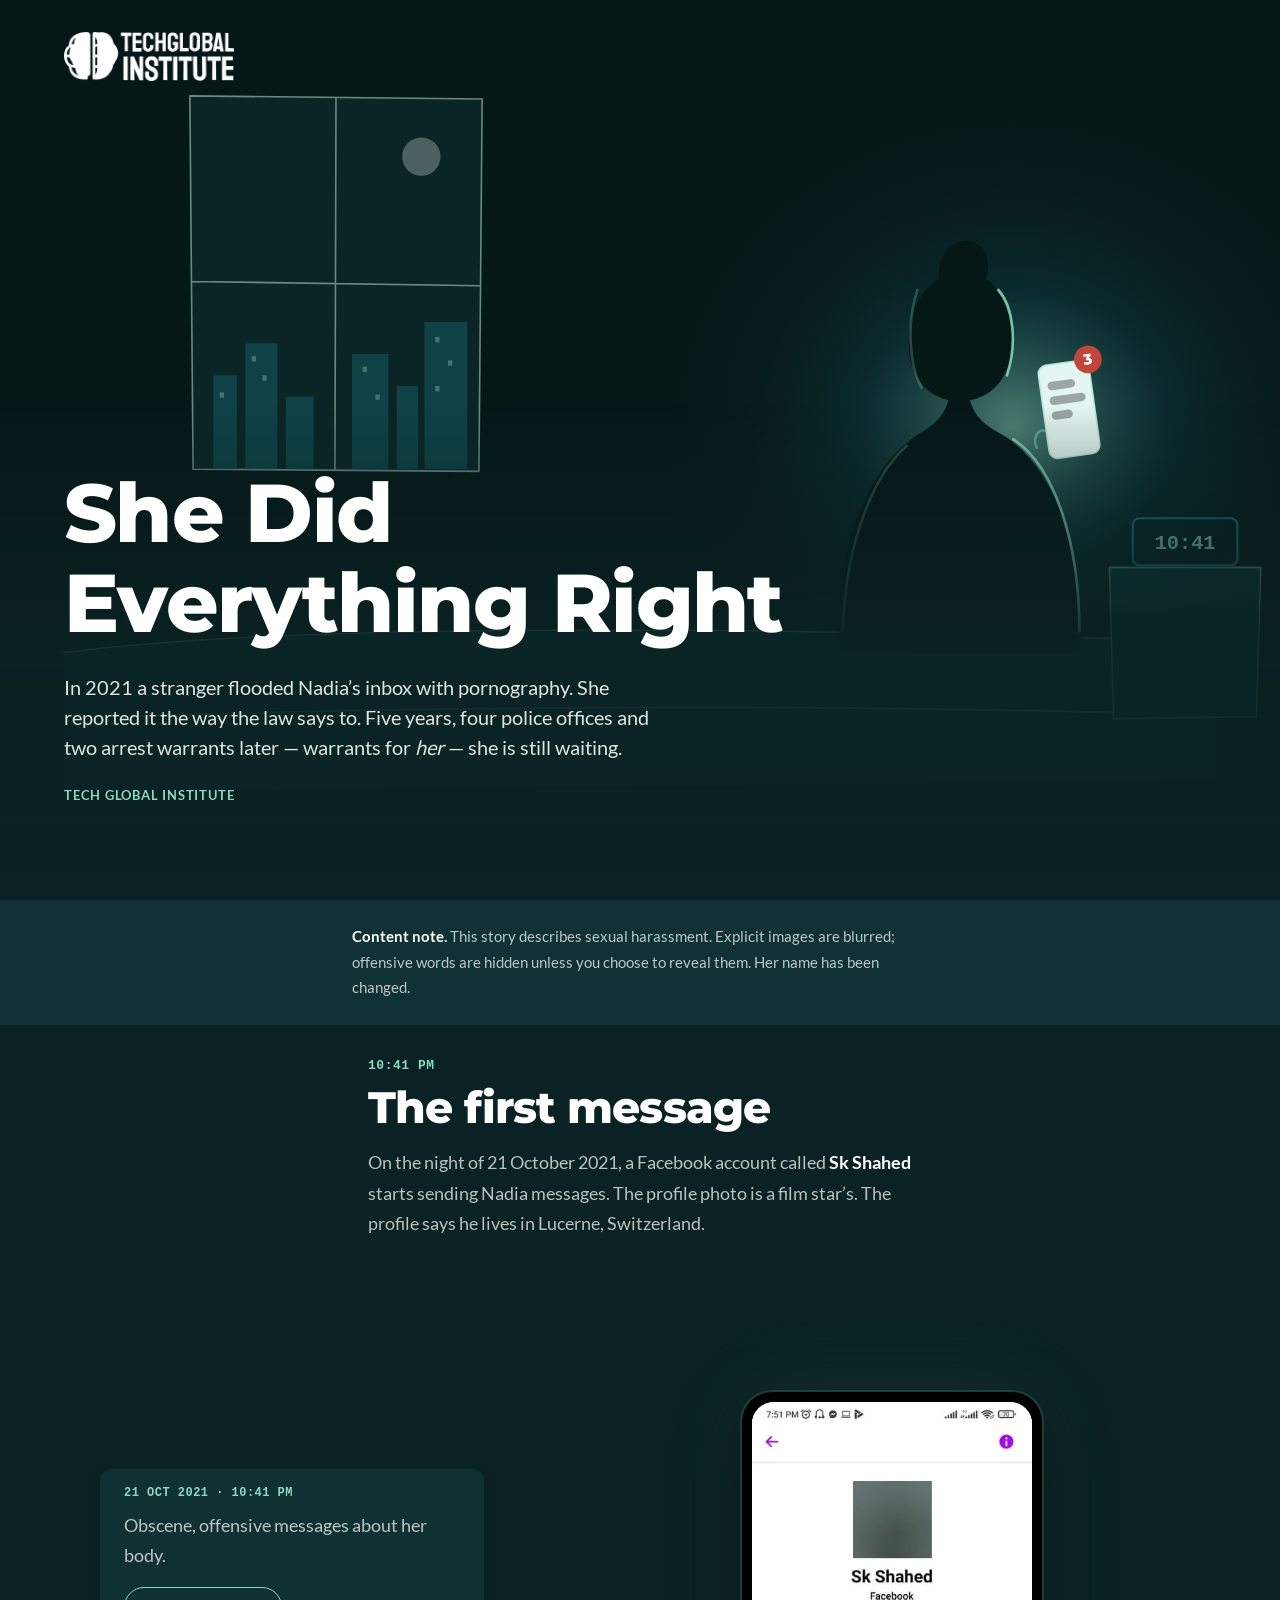
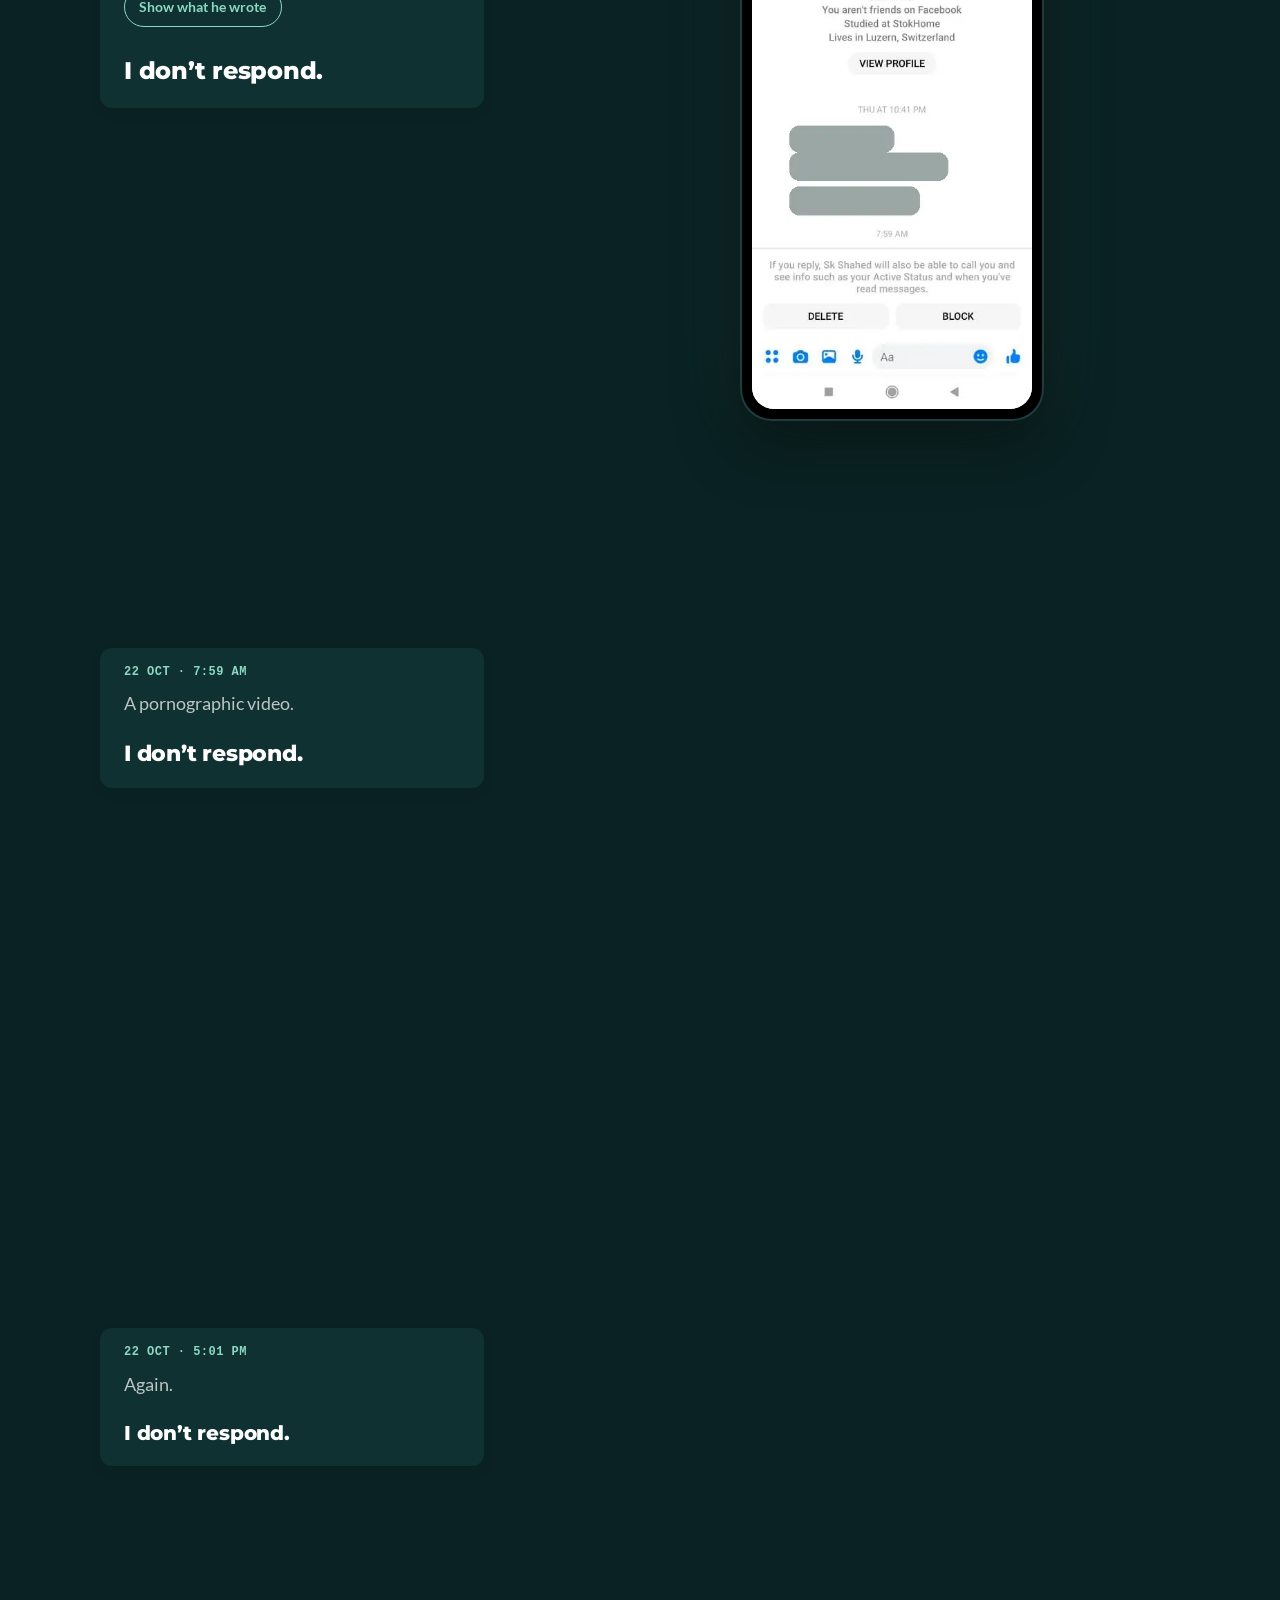
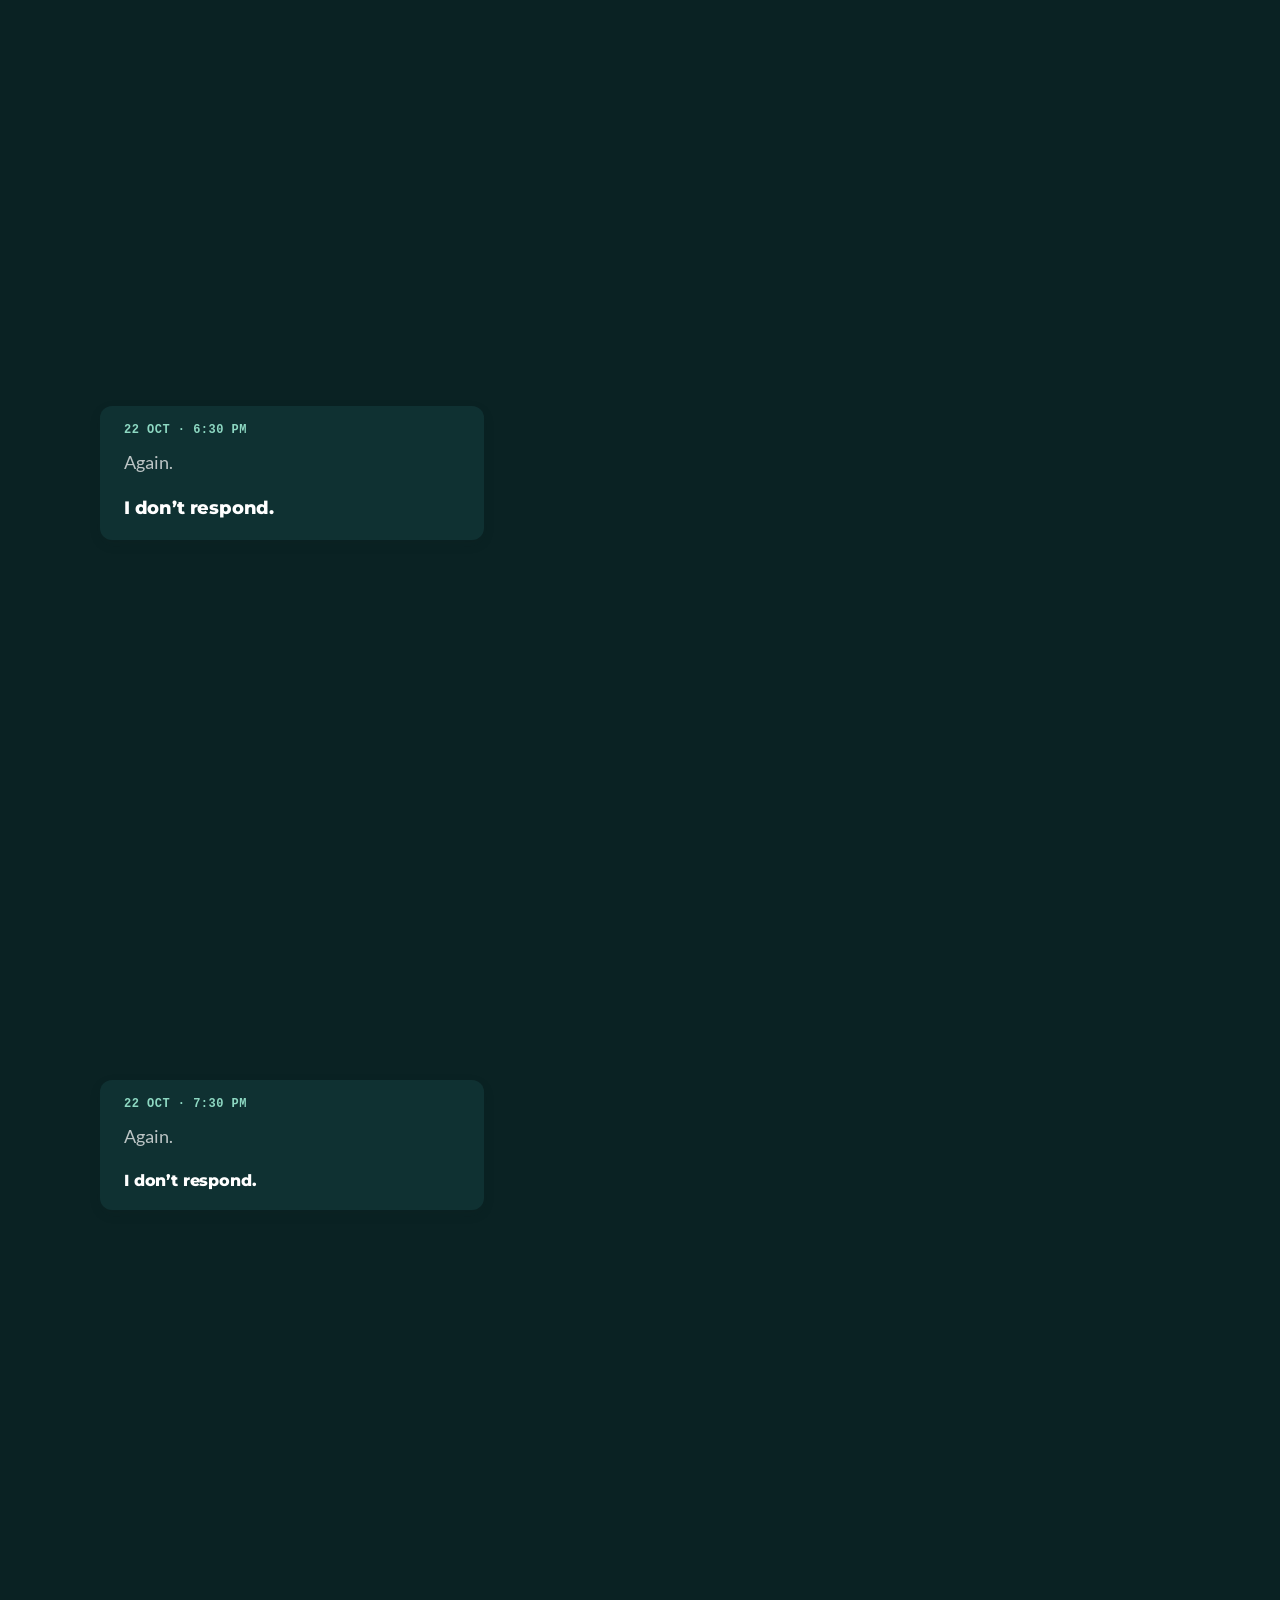
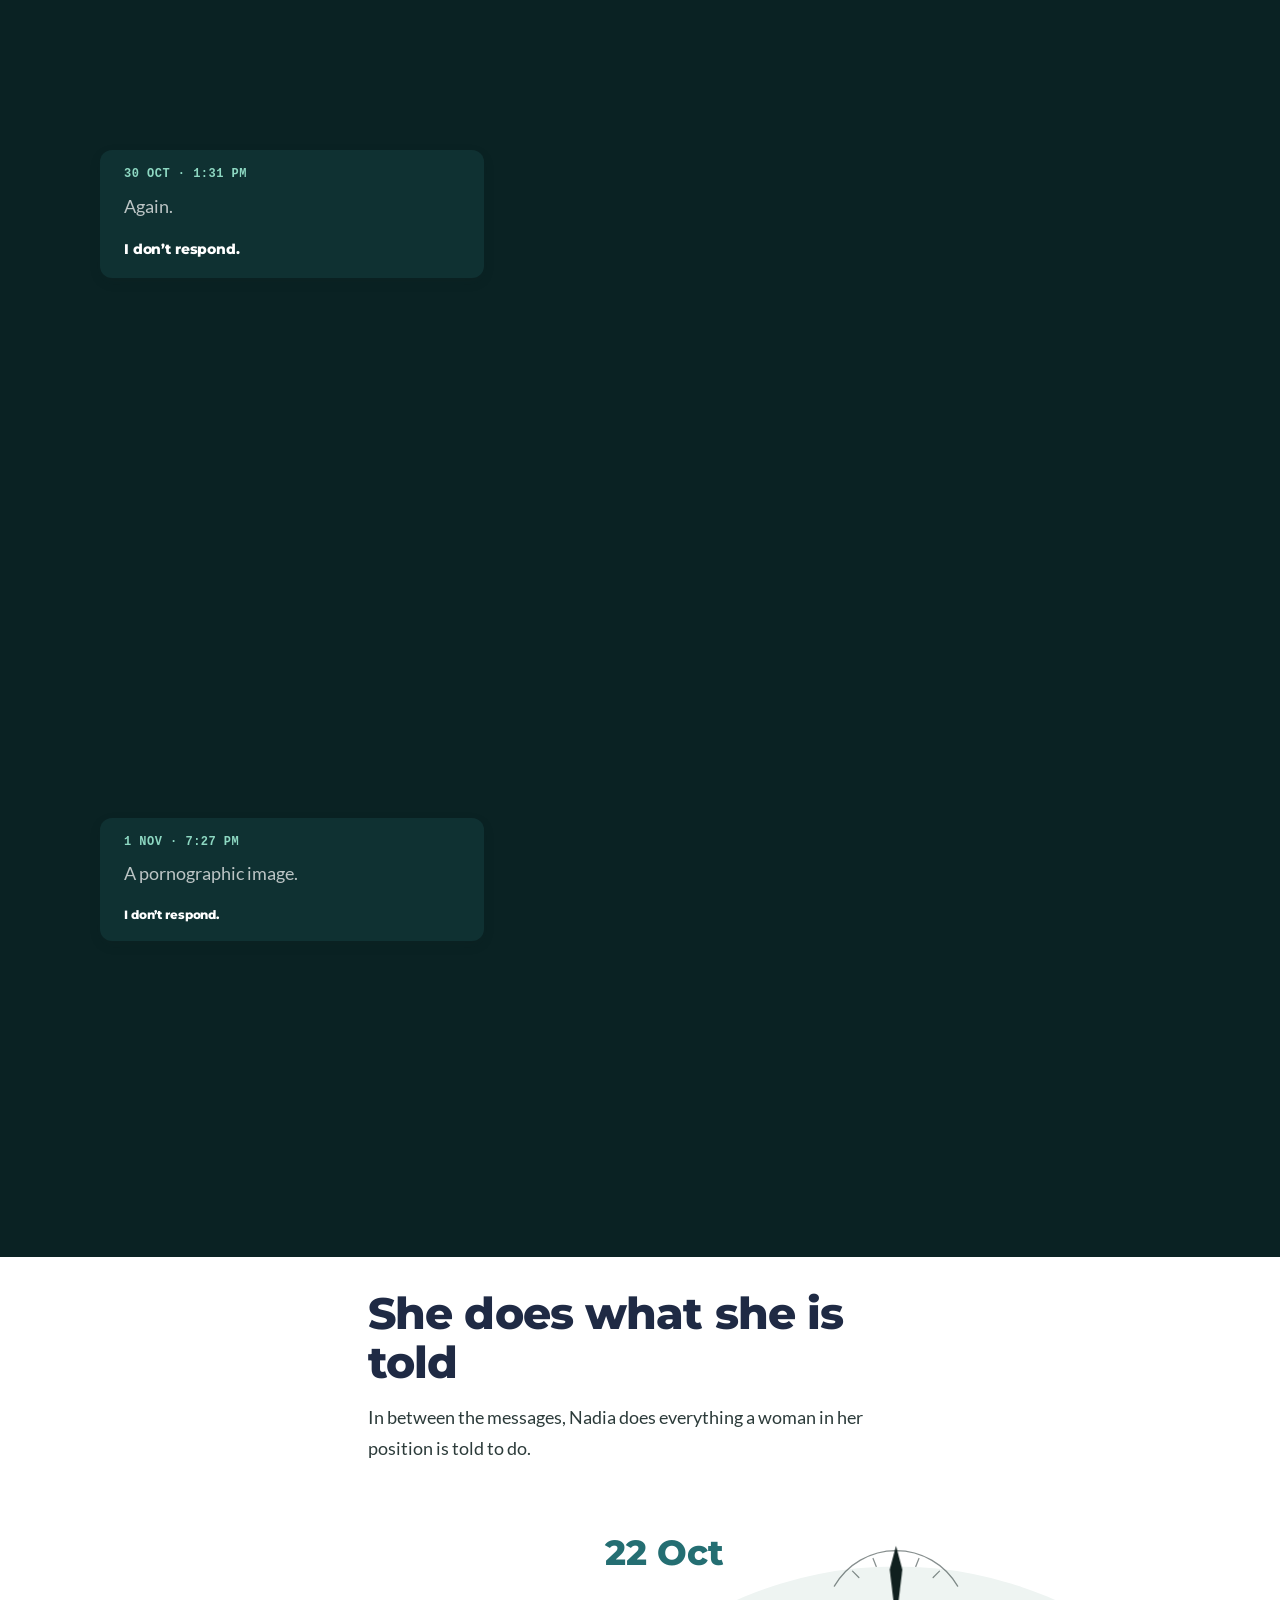
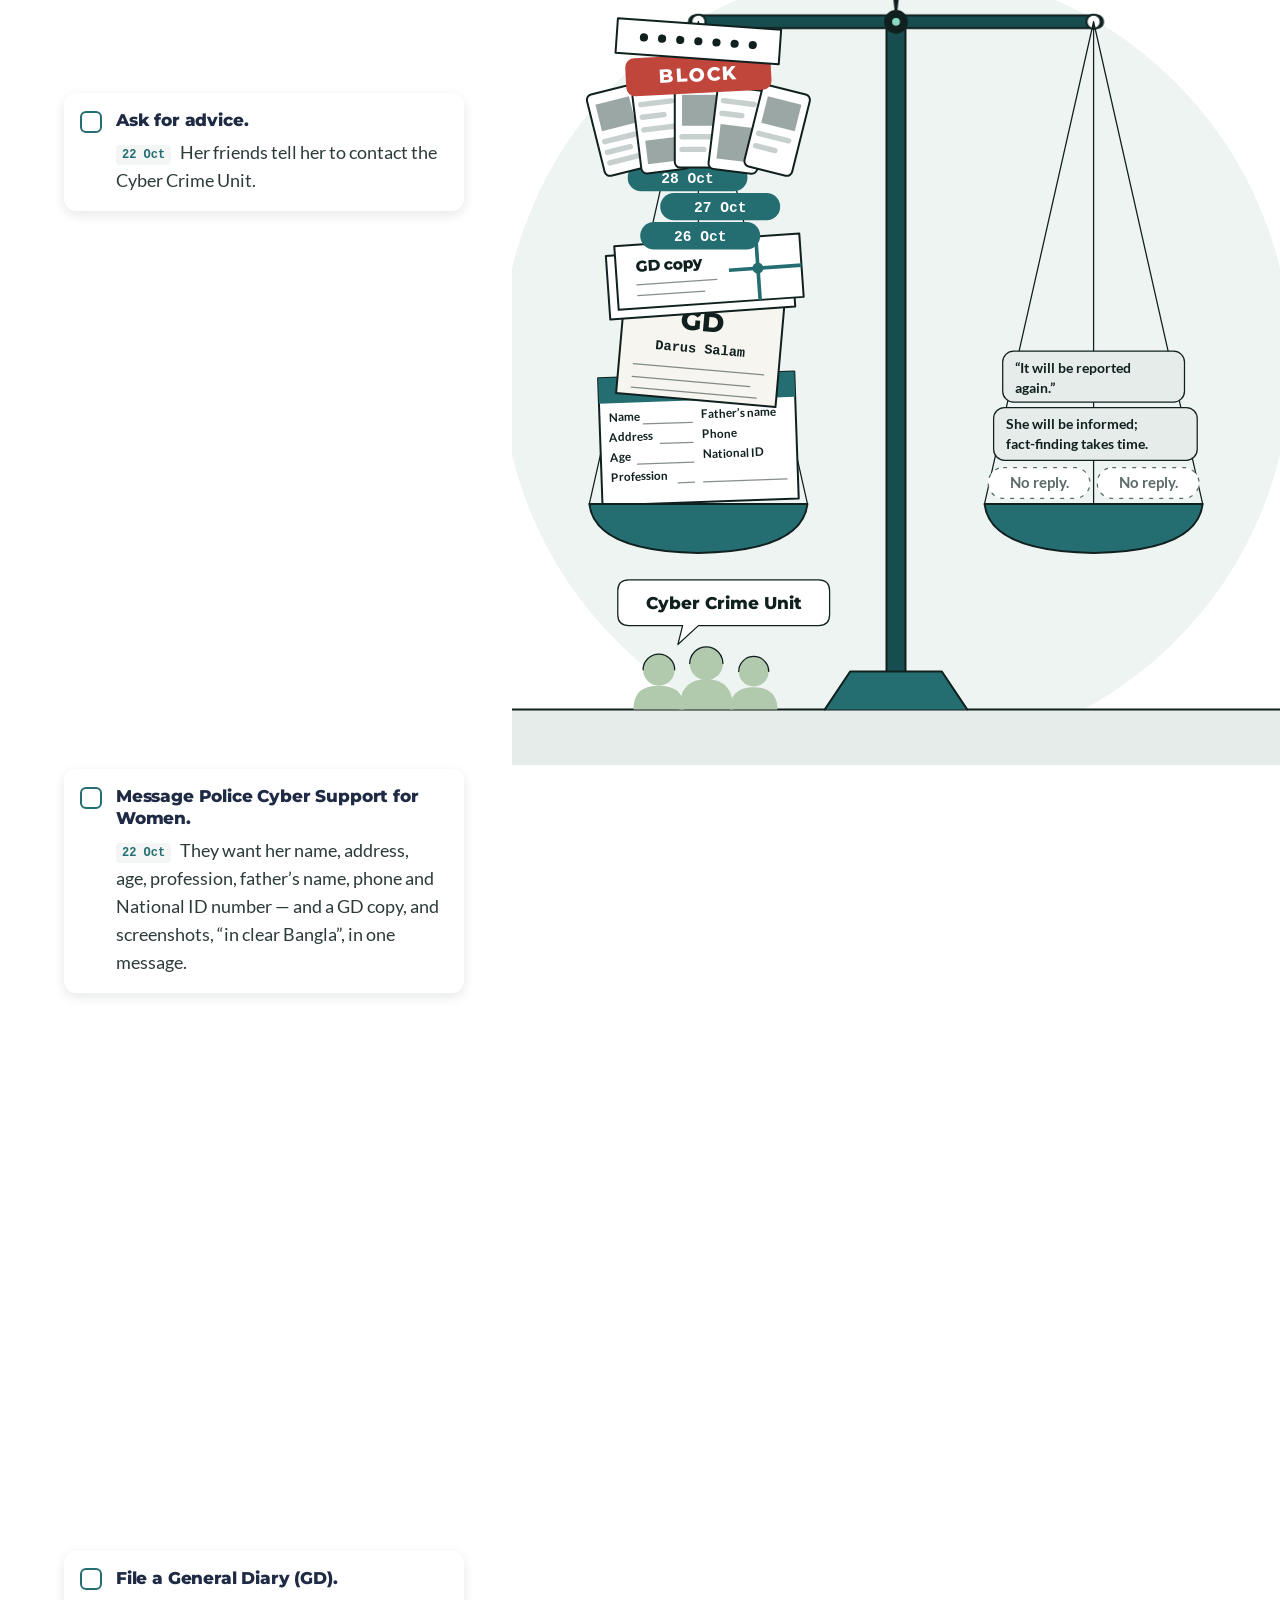
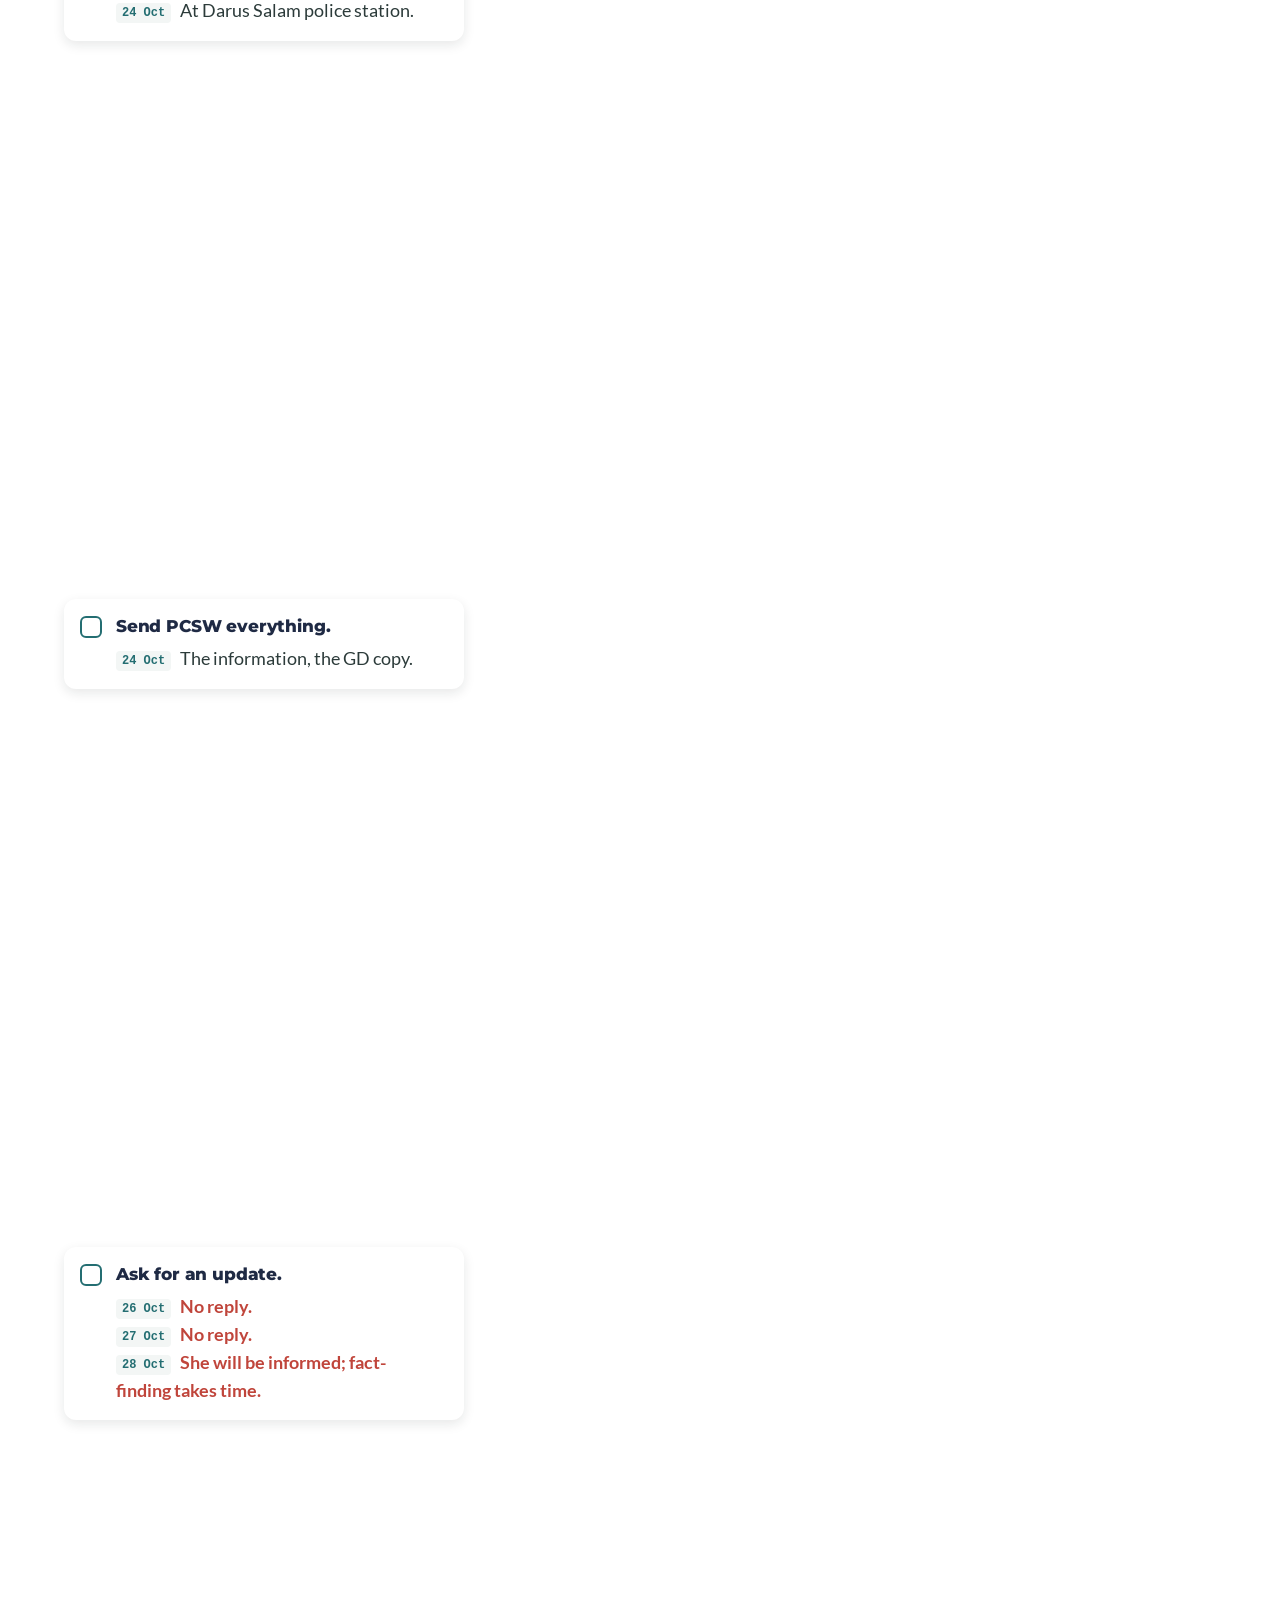
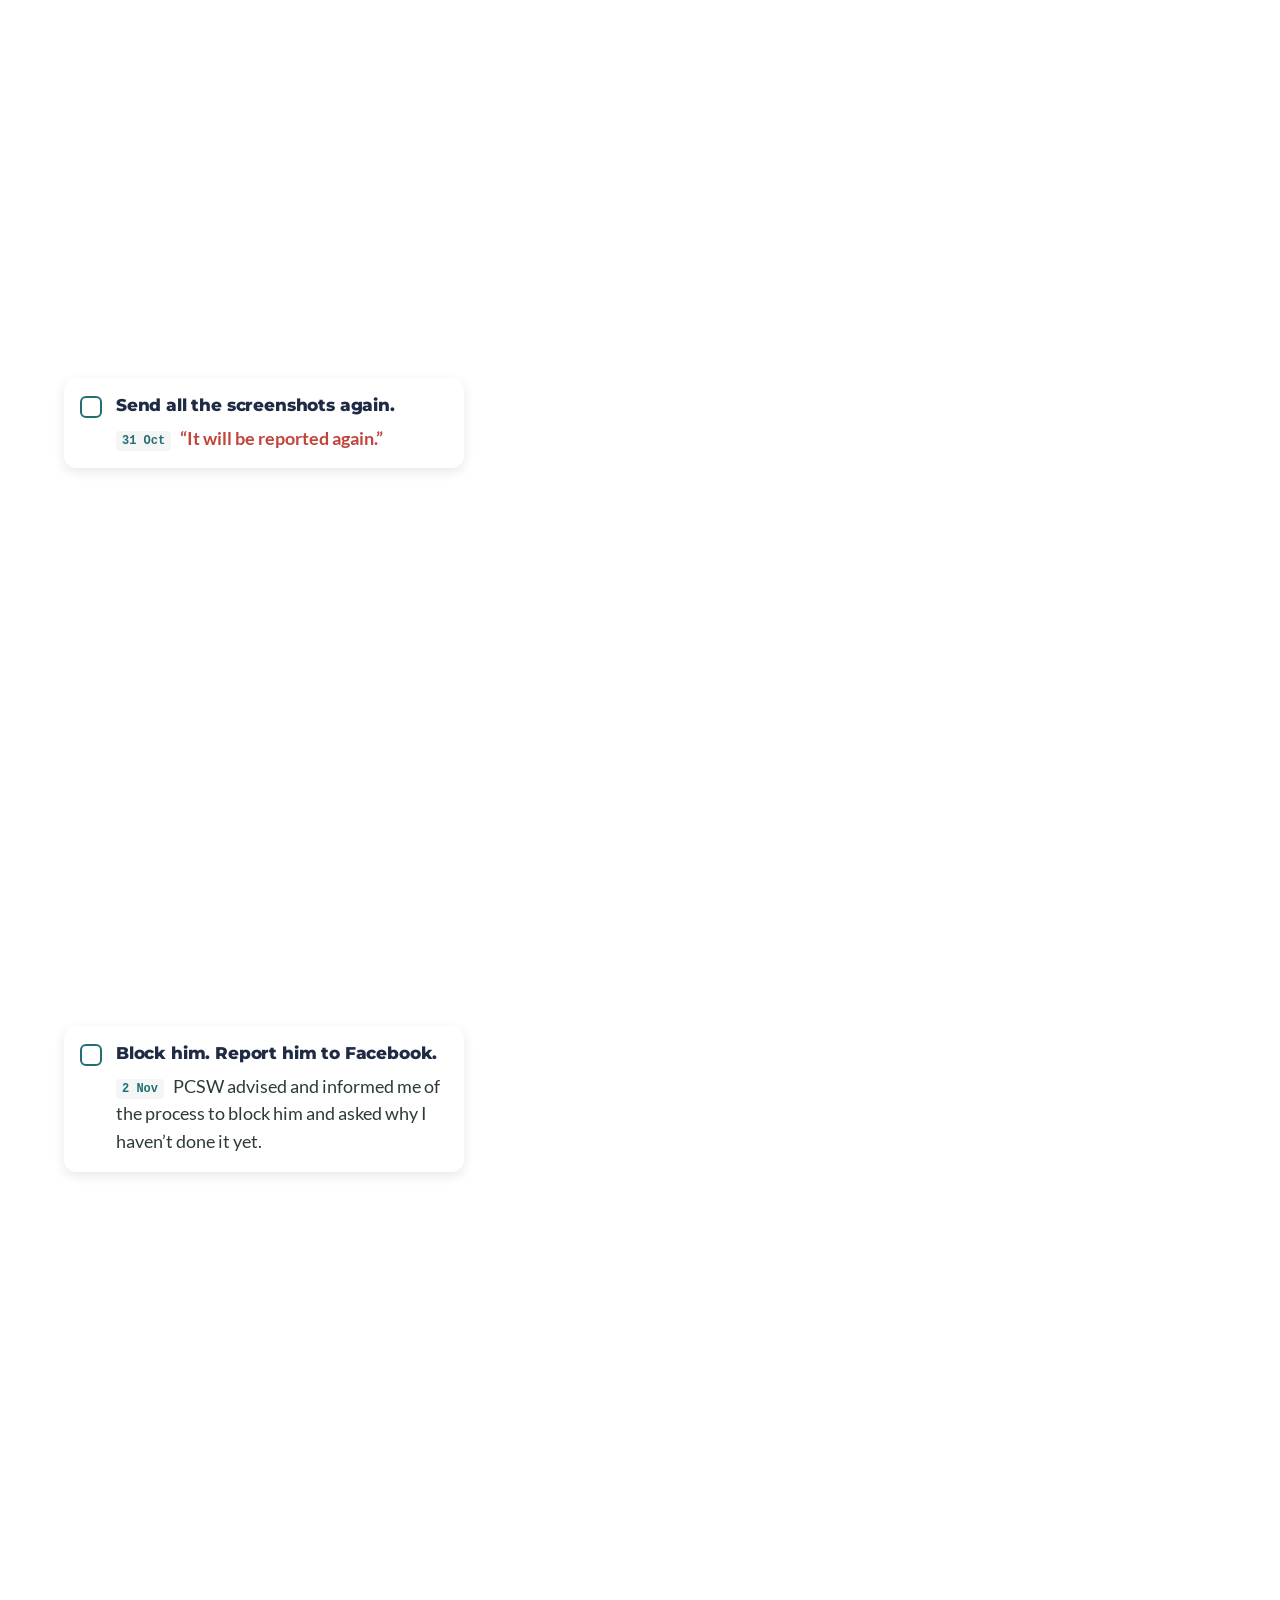
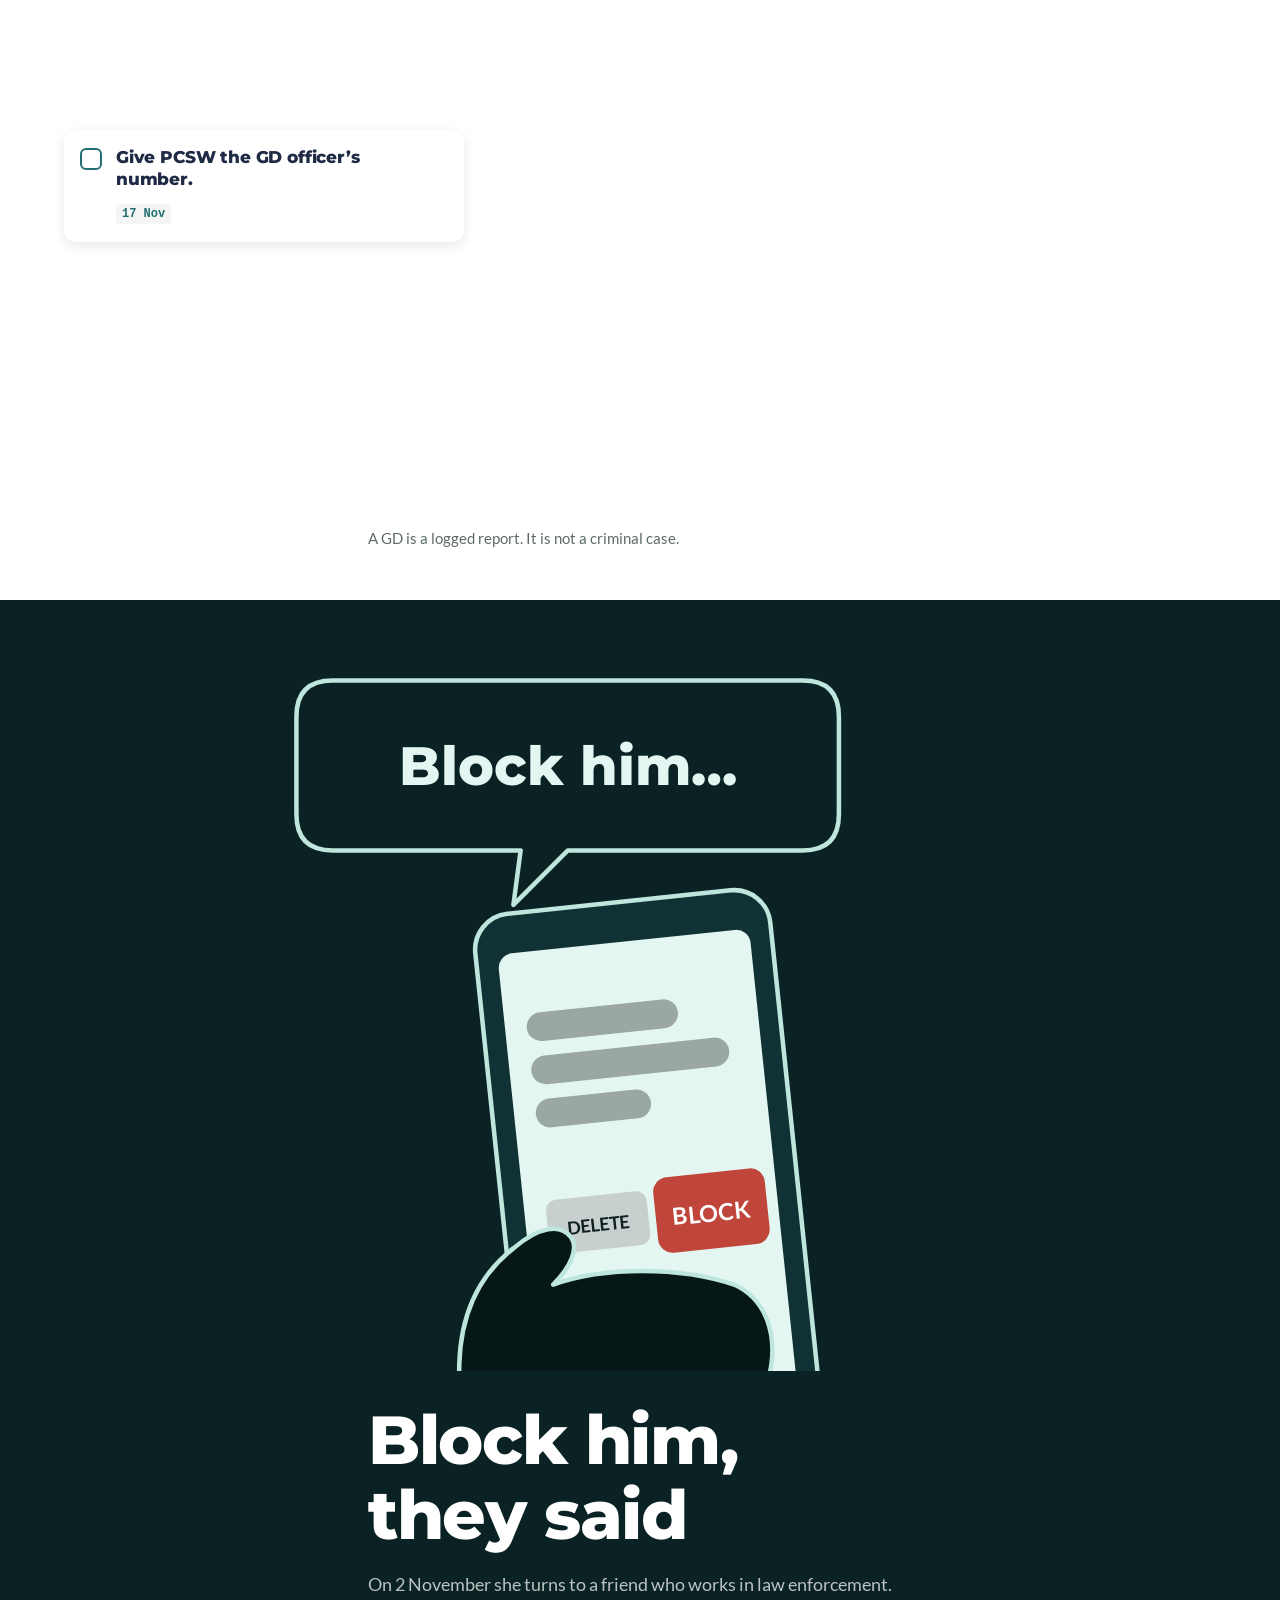
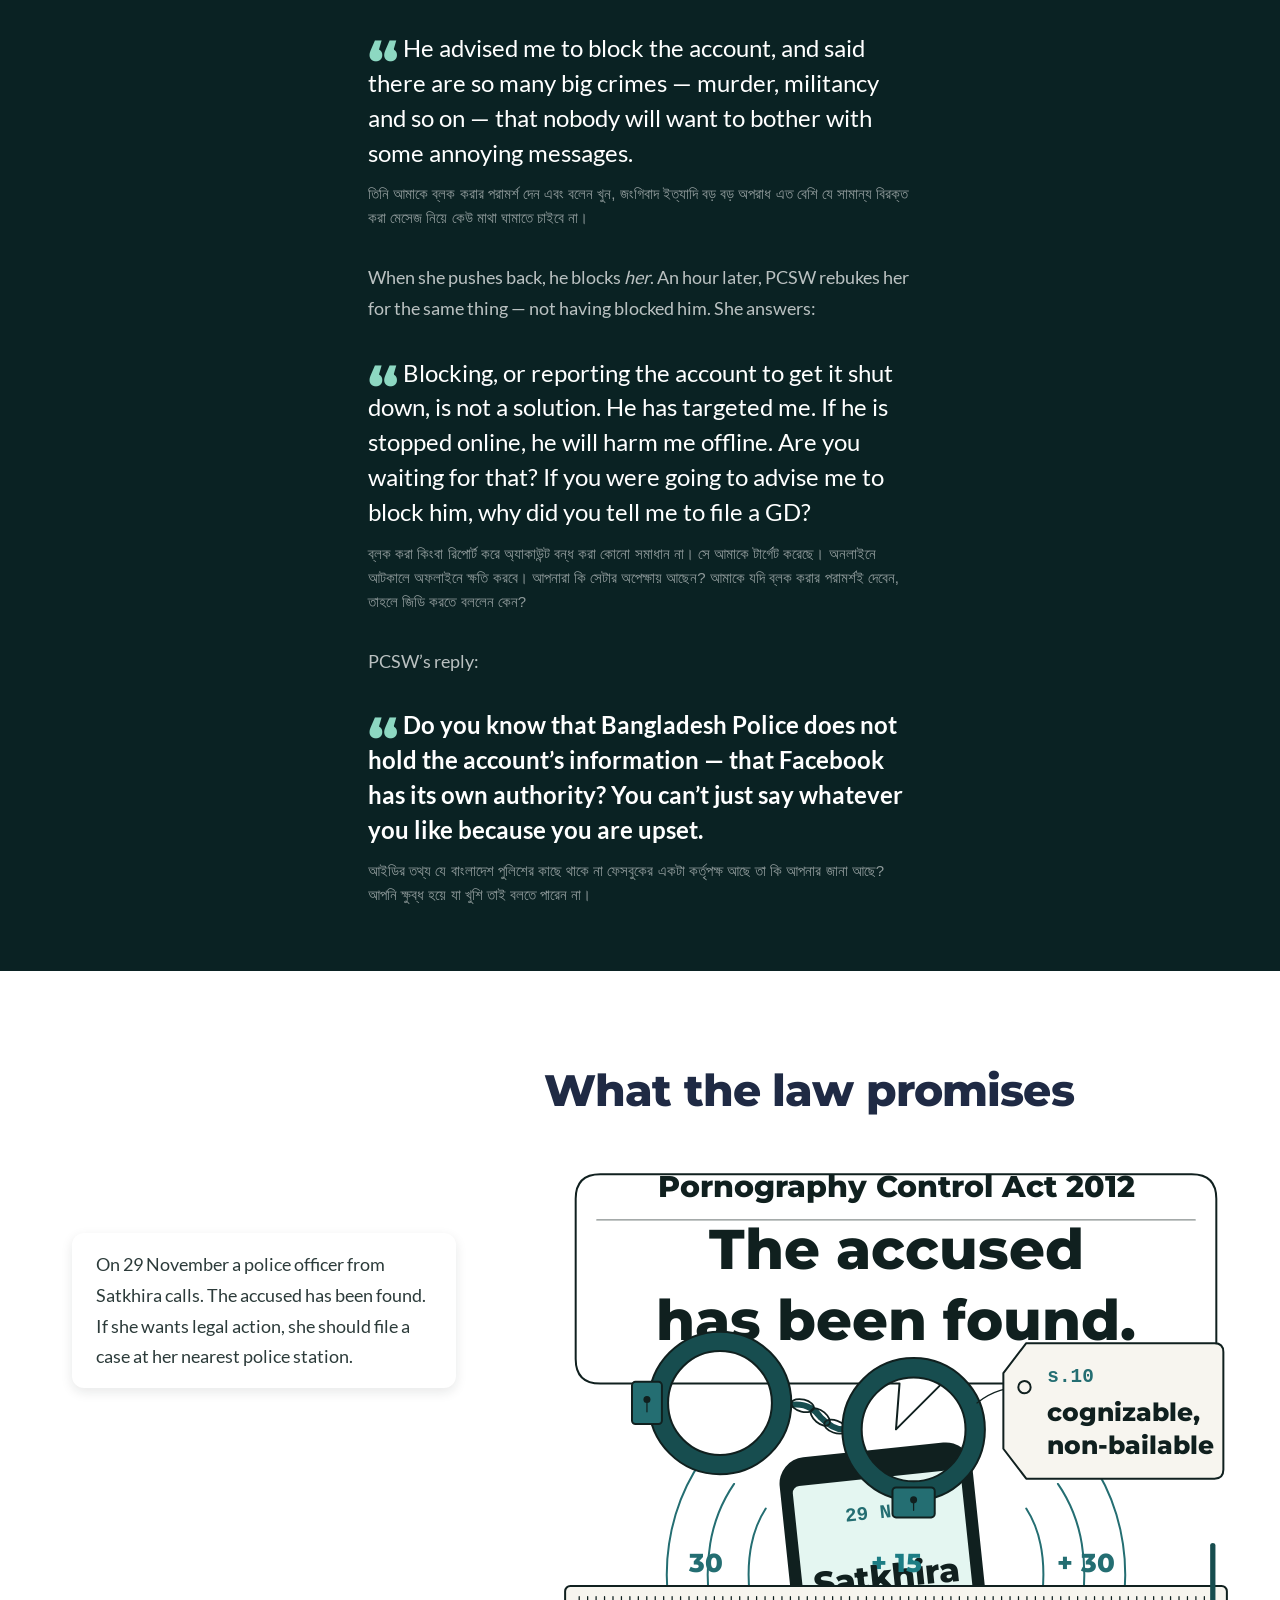
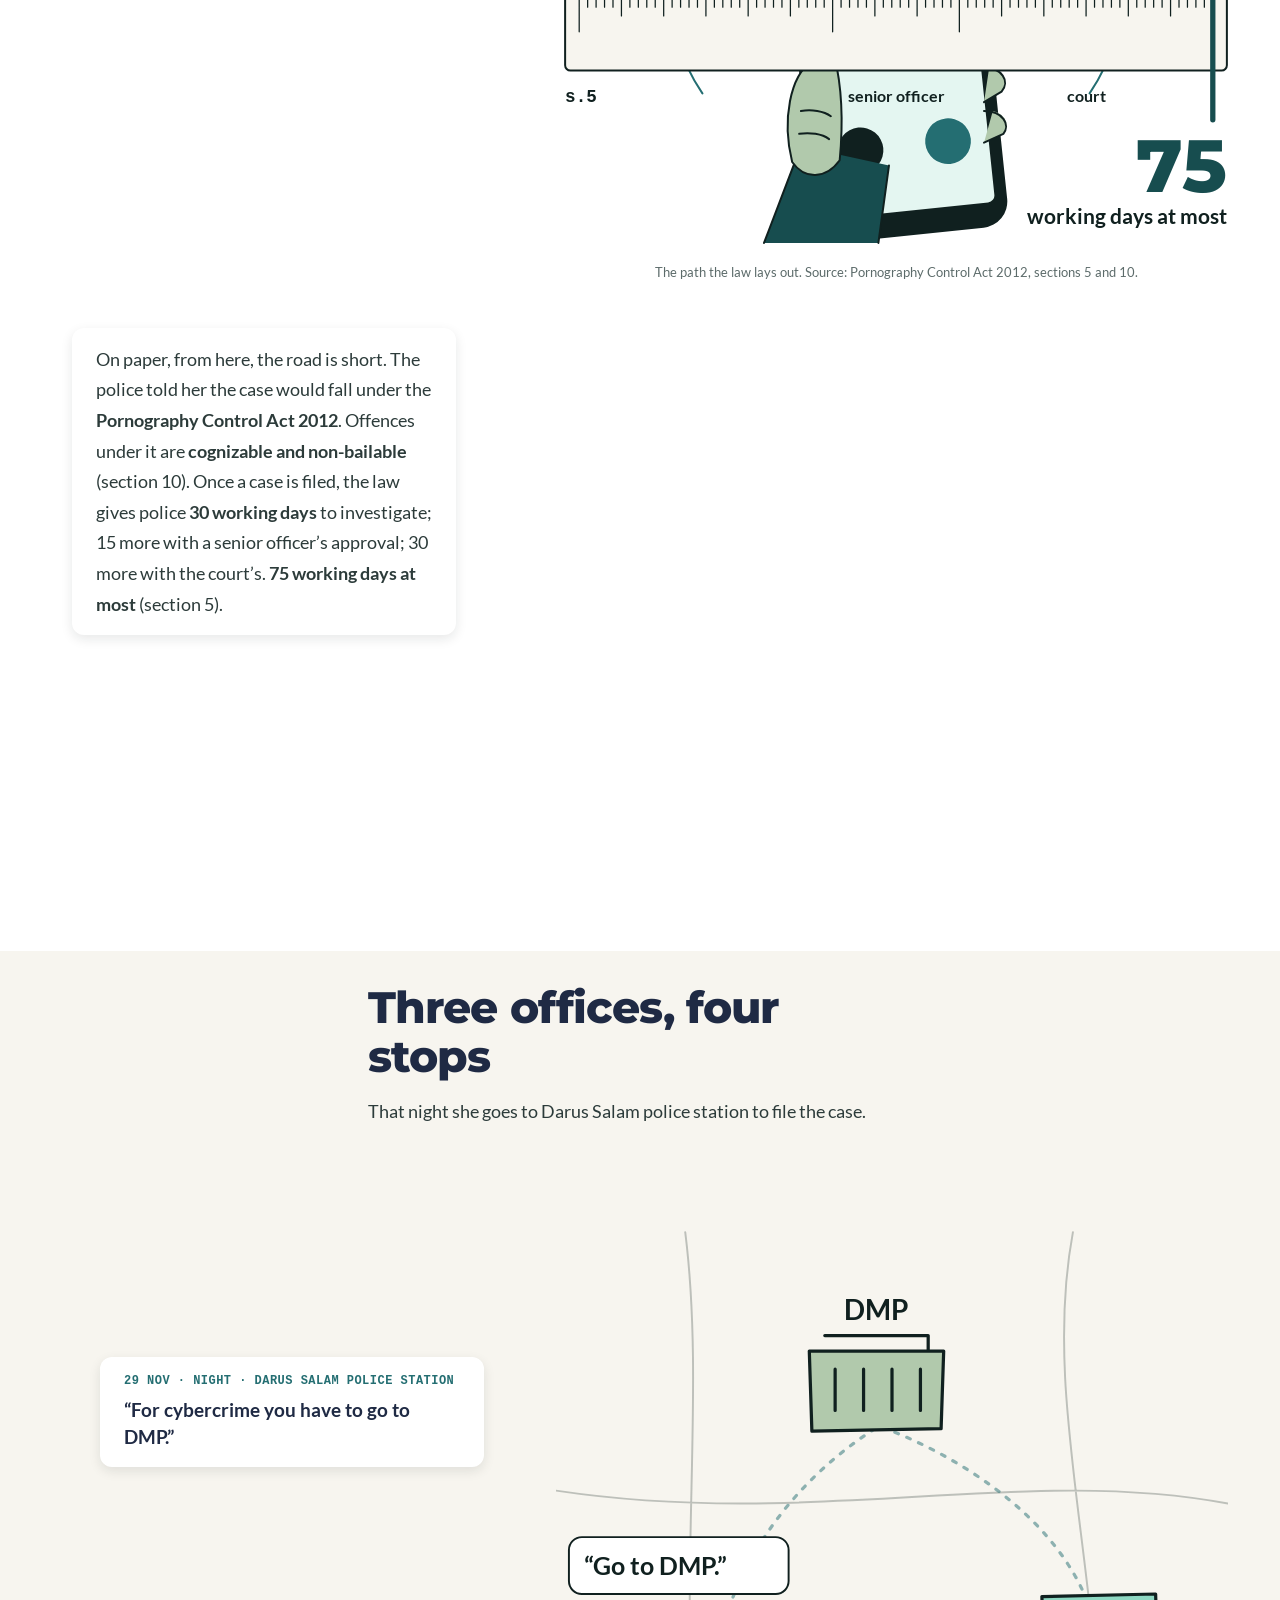
==== commit 6efe21ea: "Keep shot 1 blurred until clicked, add back-to-top button, and GPU-accelerate ch10 crowd animation" ====
--- a/site/index.html
+++ b/site/index.html
@@ -186,7 +186,7 @@
               <img class="phone__img is-on" data-shot="0" src="assets/evidence/msg-2.webp" width="405" height="878"
                 alt="Messenger screenshot, the first night: the account's profile card (photo removed), then three obscene messages, hidden."
                 loading="lazy" decoding="async">
-              <img class="phone__img phone__img--unblurred is-on" data-shot="0"
+              <img class="phone__img phone__img--unblurred" data-shot="0"
                 src="assets/evidence/msg-2-unblurred.webp" width="405" height="878"
                 alt="Unblurred Messenger screenshot, the first night: the Sk Shahed profile card and the three obscene messages sent at 10:41 PM."
                 loading="lazy" decoding="async">
@@ -3129,6 +3129,12 @@
     </div>
     <p class="footer__copy">&copy; 2026 Tech Global Institute. All rights reserved.</p>
   </footer>
+
+  <button class="to-top" type="button" aria-label="Back to top" title="Back to top">
+    <svg viewBox="0 0 24 24" aria-hidden="true">
+      <path d="M12 19V5M5 12l7-7 7 7" />
+    </svg>
+  </button>
 </body>
 
 </html>
--- a/site/css/story.css
+++ b/site/css/story.css
@@ -107,11 +107,11 @@
 .js .phone__img{position:absolute;top:0;right:0;bottom:0;left:0;height:100%;object-fit:cover;opacity:0;transition:opacity .35s var(--ease)}
 .js .phone__img.is-on{opacity:1}
 html:not(.js):not(.reduced) .phone__img--unblurred{display:none}
-.reduced .phone__img--unblurred{display:none}
+.reduced .phone:not(.is-revealed) .phone__img--unblurred{display:none}
 .reduced .phone.is-revealed .phone__img[data-shot="0"]:not(.phone__img--unblurred){display:none}
 .reduced .phone.is-revealed .phone__img--unblurred{display:block}
-.js .phone__img--unblurred{opacity:0;pointer-events:none}
-.js .phone.is-revealed .phone__img--unblurred.is-on{opacity:1}
+.js .phone:not(.is-revealed) .phone__img--unblurred{opacity:0;visibility:hidden;pointer-events:none}
+.js .phone.is-revealed .phone__img--unblurred.is-on{opacity:1;visibility:visible}
 html:not(.js) .phone__img+.phone__img{margin-top:12px}
 .no-reply{font-family:var(--font-display);font-weight:800;color:#fff;font-size:calc(1.5rem - var(--i) * .125rem);letter-spacing:-.01em;margin-top:var(--space-3)}
 .reveal{font:700 .875rem/1 var(--font-body);color:var(--tgi-mint);background:none;border:1px solid currentColor;border-radius:999px;padding:.55rem .9rem;cursor:pointer;margin-bottom:var(--space-3);min-height:40px}
@@ -309,3 +309,10 @@
 .footer__social svg{width:18px;height:18px;fill:none;stroke:currentColor;stroke-width:2;stroke-linecap:round;stroke-linejoin:round}
 .footer__copy{max-width:1240px;margin:var(--space-7) auto 0;padding-top:var(--space-4);border-top:1px solid rgba(255,255,255,.14);font-size:.875rem;color:rgba(255,255,255,.7)}
 @media (min-width:900px){.footer{padding-left:max(var(--space-7),5vw);padding-right:max(var(--space-7),5vw)}}
+/* back-to-top button (appears after scrolling past hero) */
+.to-top{position:fixed;right:16px;bottom:18px;z-index:45;width:44px;height:44px;padding:0;border-radius:50%;border:1.5px solid rgba(141,216,194,.55);background:rgba(10,34,35,.9);color:var(--tgi-mint);box-shadow:0 4px 14px rgba(0,0,0,.28);cursor:pointer;display:flex;align-items:center;justify-content:center;opacity:0;pointer-events:none;transform:translate3d(0,12px,0);transition:opacity .25s var(--ease),transform .25s var(--ease),background .2s var(--ease),border-color .2s var(--ease)}
+.to-top svg{width:20px;height:20px;fill:none;stroke:currentColor;stroke-width:2.25;stroke-linecap:round;stroke-linejoin:round}
+.to-top.is-on{opacity:1;pointer-events:auto;transform:translate3d(0,0,0)}
+.to-top:hover,.to-top:focus-visible{background:var(--tgi-deep-teal);border-color:var(--tgi-mint);color:#fff}
+html:not(.js):not(.reduced) .to-top{display:none}
+@media (min-width:900px){.to-top{right:24px;bottom:24px}}
--- a/site/css/ch7-ch10.css
+++ b/site/css/ch7-ch10.css
@@ -60,10 +60,27 @@
 .js #ch10 .scene__steps .step:last-child{margin-bottom:var(--space-5)}
 .crowd__title{position:relative;z-index:1;padding:var(--space-5) var(--space-4) 0;max-width:var(--measure);margin:0 auto}
 .js .crowd__title{position:absolute;top:0;left:0;right:0;max-width:none;text-shadow:0 1px 12px #0A2223,0 0 4px #0A2223}
-.crowd{margin:0;position:relative;overflow:hidden;height:min(92vw,520px)}
+.crowd{margin:0;position:relative;overflow:hidden;height:min(92vw,520px);contain:strict}
 .js .crowd{position:absolute;top:0;left:0;right:0;bottom:0;height:auto}
 .crowd svg{position:absolute;top:0;left:0;width:100%;height:100%;max-width:none;overflow:visible}
-.crowd__cam{transform-origin:0 0;transition:transform 1.4s cubic-bezier(.6,0,.2,1);will-change:transform}
+.crowd--gpu svg{display:none}
+.crowd__gpu{position:absolute;top:0;left:0;right:0;bottom:0;overflow:hidden;pointer-events:none}
+.crowd__stage{position:absolute;top:0;left:0;width:0;height:0;transform-origin:0 0;transition:transform 1.15s cubic-bezier(.55,0,.2,1);will-change:transform}
+.crowd__layer{position:absolute;display:block;max-width:none;transition:opacity .65s var(--ease);will-change:opacity;pointer-events:none}
+.crowd__layer--back{opacity:1}
+.crowd__layer--her{opacity:1}
+.crowd__layer--tw-lit{opacity:1}
+.crowd__layer--tw-end{opacity:0}
+.crowd.at-0 .crowd__layer--back,.crowd.at-0 .crowd__layer--tw-lit{opacity:.55}
+.crowd.at-2 .crowd__layer--back{opacity:.14}
+.crowd.at-2 .crowd__layer--her{opacity:.5}
+.crowd.at-2 .crowd__layer--tw-lit{opacity:0}
+.crowd.at-2 .crowd__layer--tw-end{opacity:1}
+.crowd__lbox{position:absolute;left:0;width:100%;text-align:center;opacity:0;transition:opacity .55s var(--ease);pointer-events:none;white-space:nowrap}
+.crowd.at-2 .crowd__lbox{opacity:1}
+.crowd__lbig{margin:0;font-family:var(--font-display);font-weight:800;line-height:1.15;color:#fff;text-shadow:-2px -2px 0 #0A2223,2px -2px 0 #0A2223,-2px 2px 0 #0A2223,2px 2px 0 #0A2223,0 3px 14px rgba(10,34,35,.95)}
+.crowd__lsmall{margin:.18em 0 0;font-family:var(--font-mono);font-weight:700;line-height:1.2;color:#8DD8C2;text-shadow:-2px -2px 0 #0A2223,2px -2px 0 #0A2223,-2px 2px 0 #0A2223,2px 2px 0 #0A2223,0 2px 10px rgba(10,34,35,.95)}
+.crowd__cam{transform-origin:0 0;transition:transform 1.4s cubic-bezier(.6,0,.2,1)}
 .crowd .cr-back,.crowd .cr-r2 > g,.crowd .cr-front > g{transition:opacity .7s var(--ease),color .7s var(--ease),fill .7s var(--ease)}
 .crowd .cr-front{fill:#0E2C2E;color:#8DD8C2}
 .crowd .her{color:#E0564B;fill:#1B4648}
